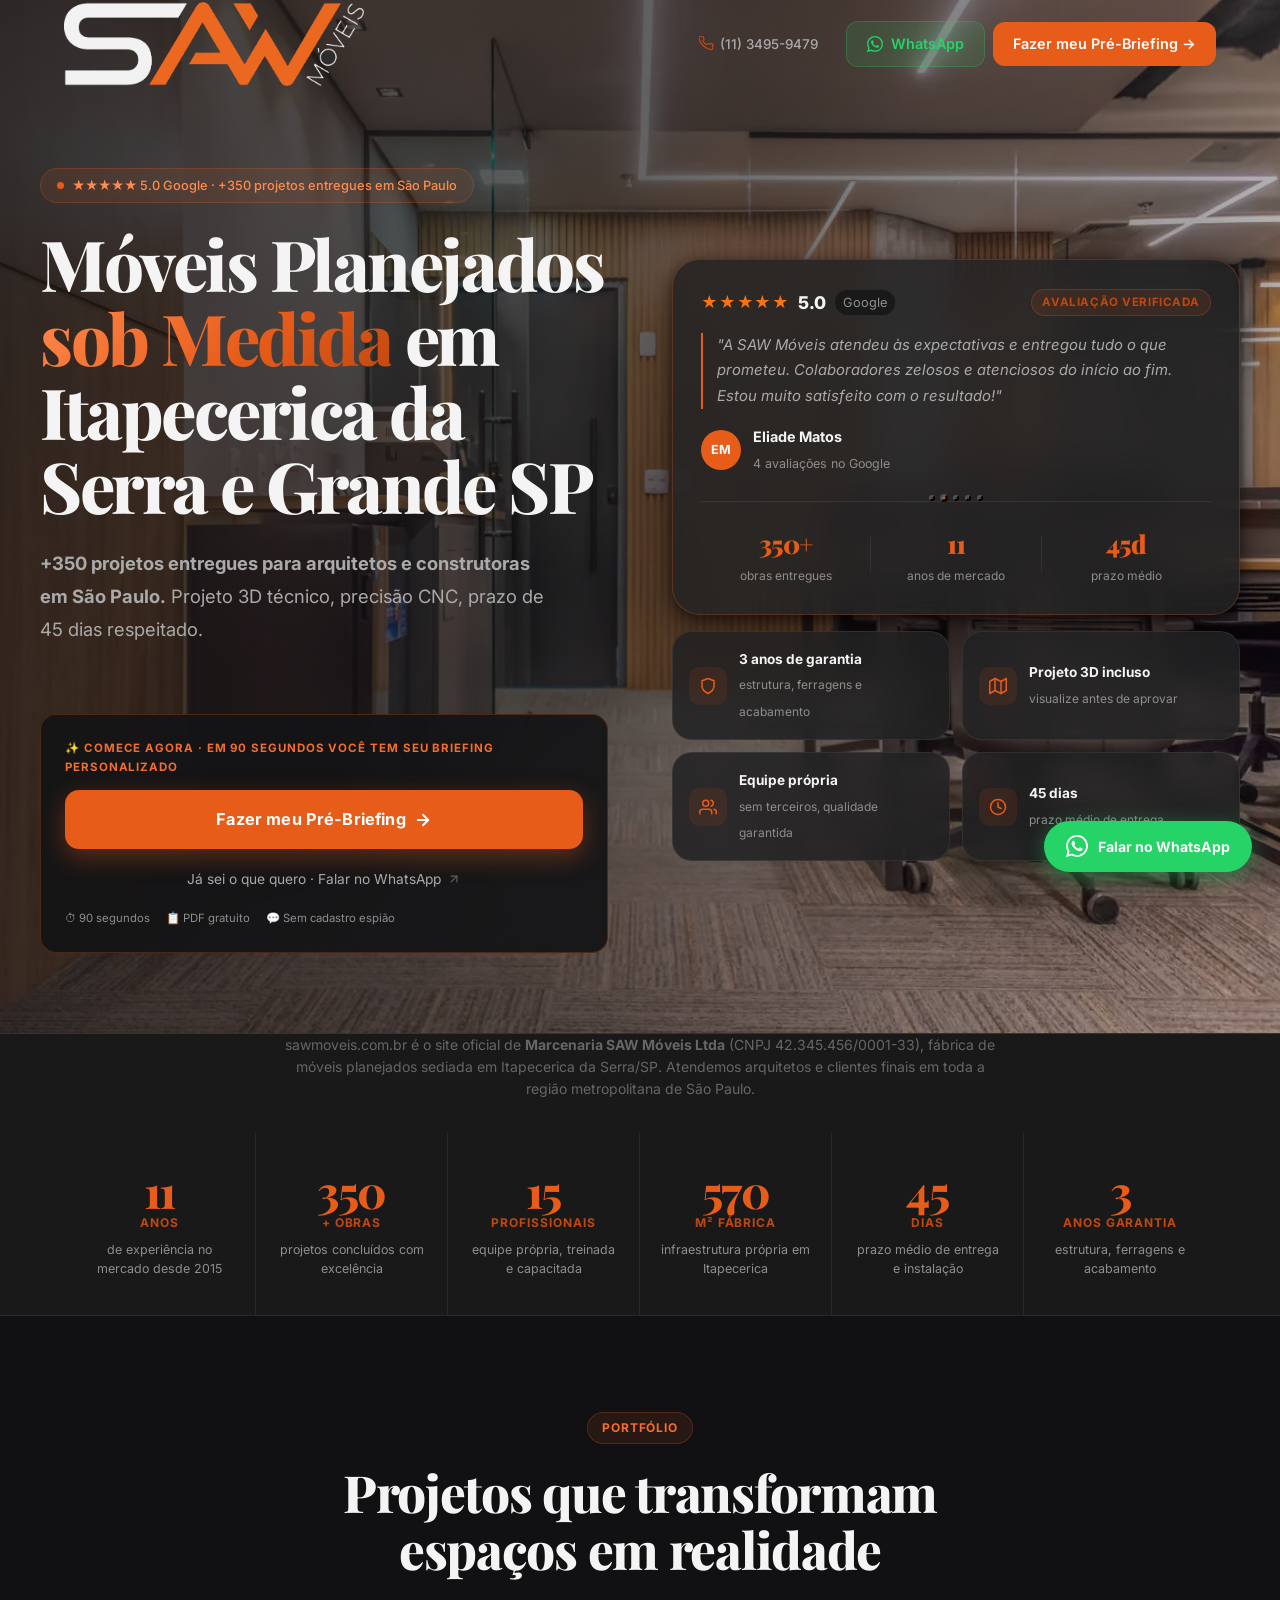
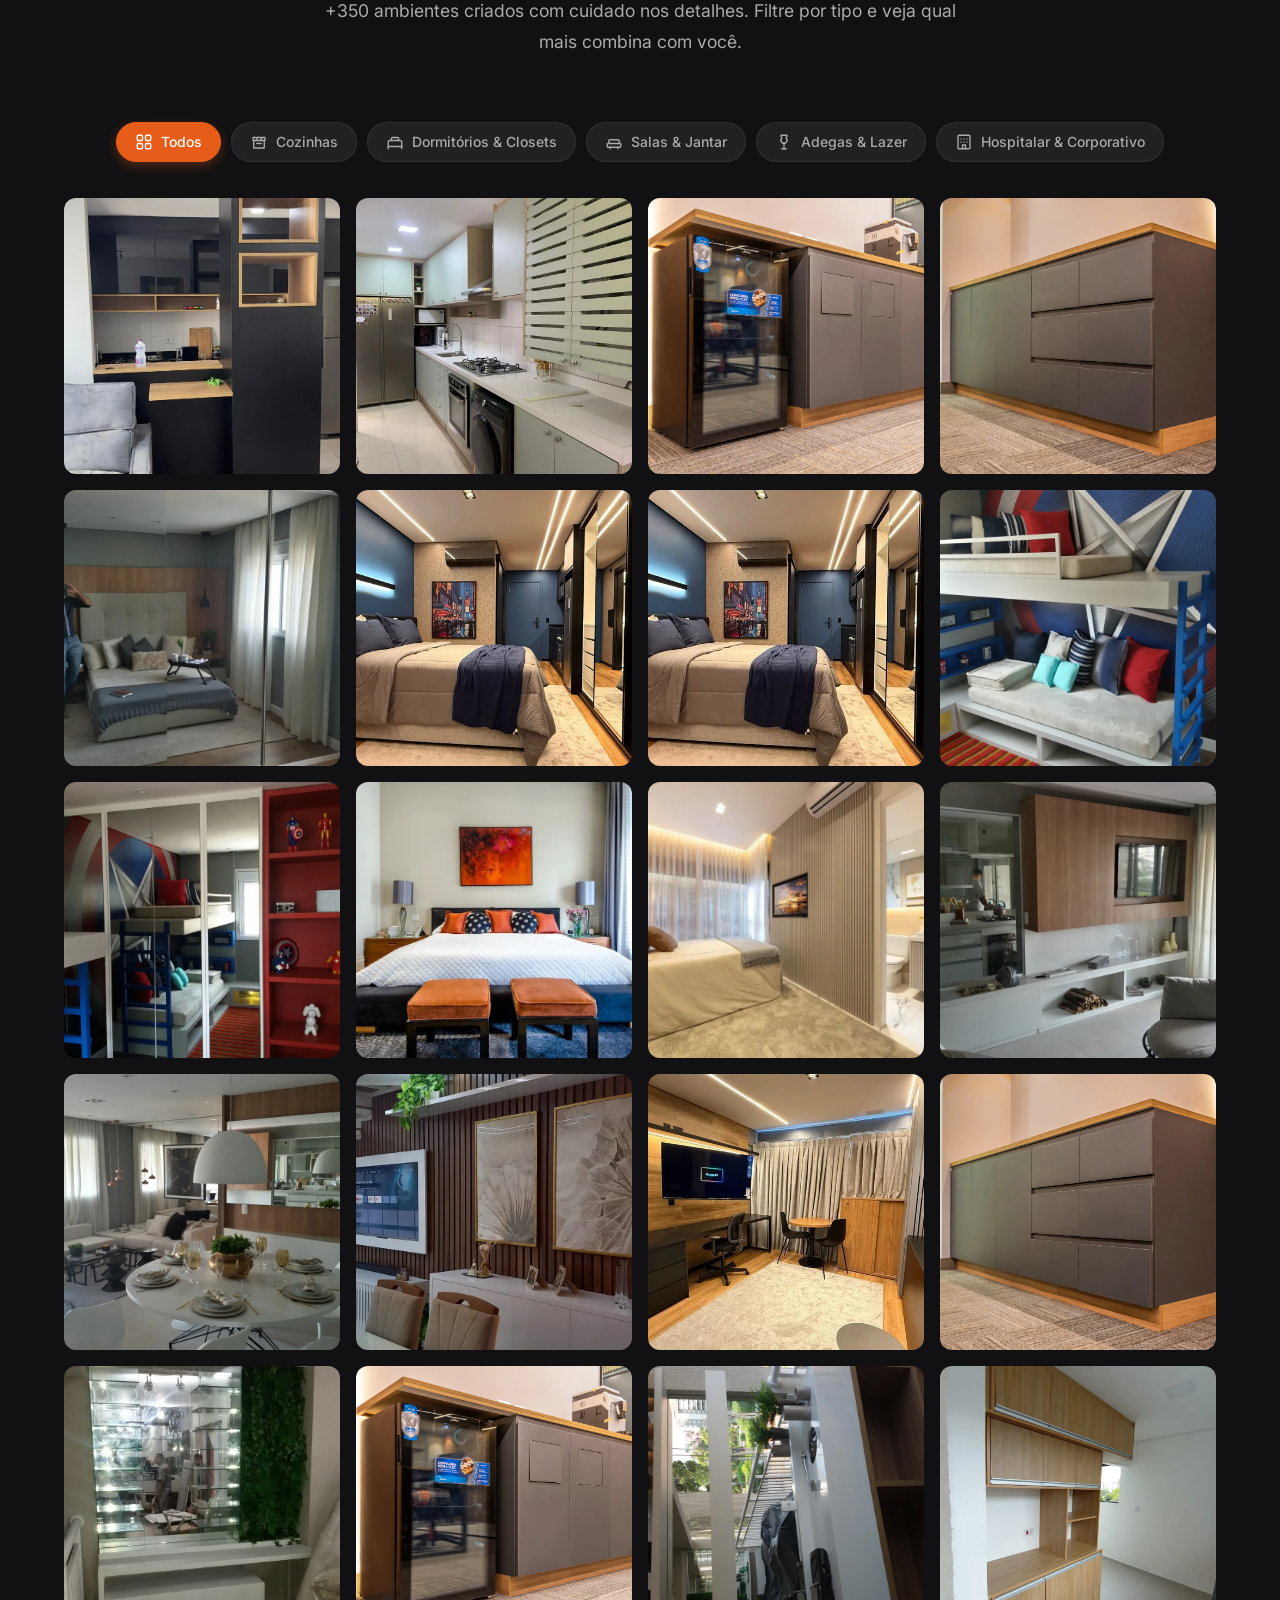
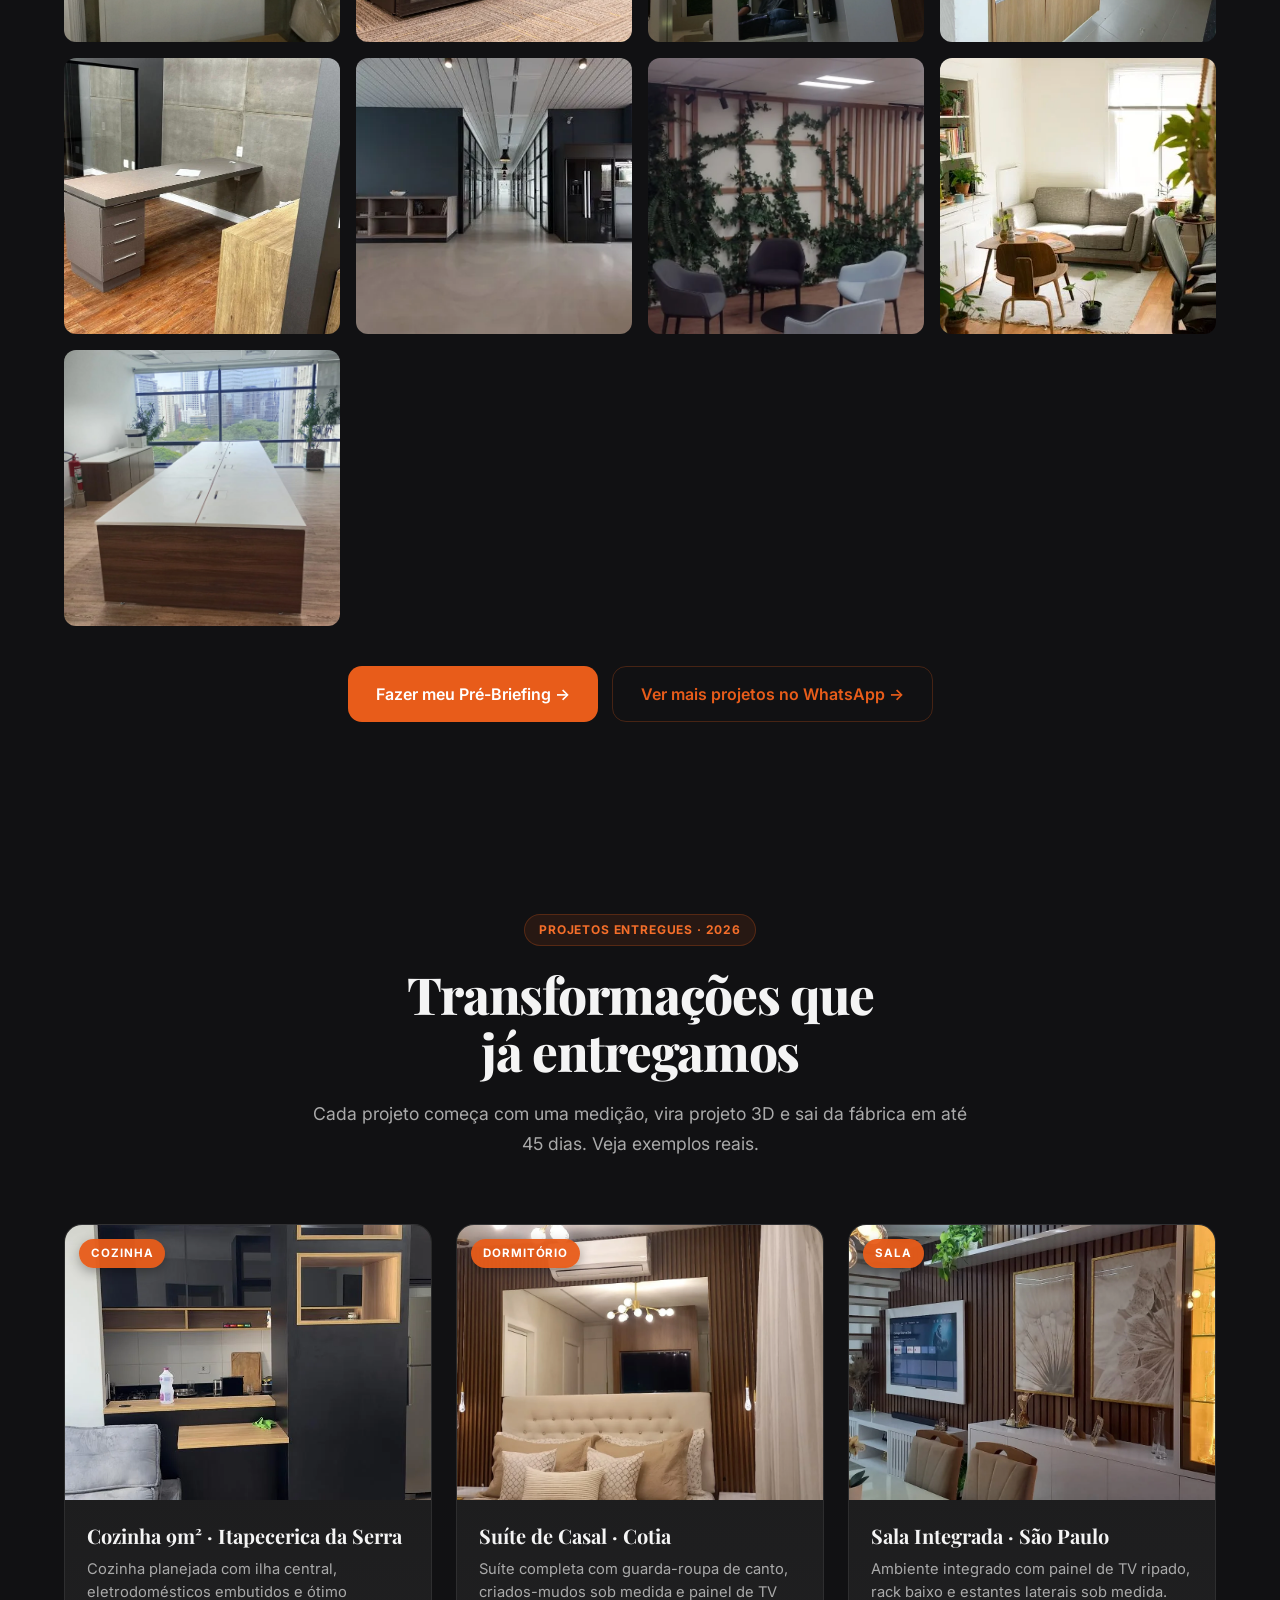
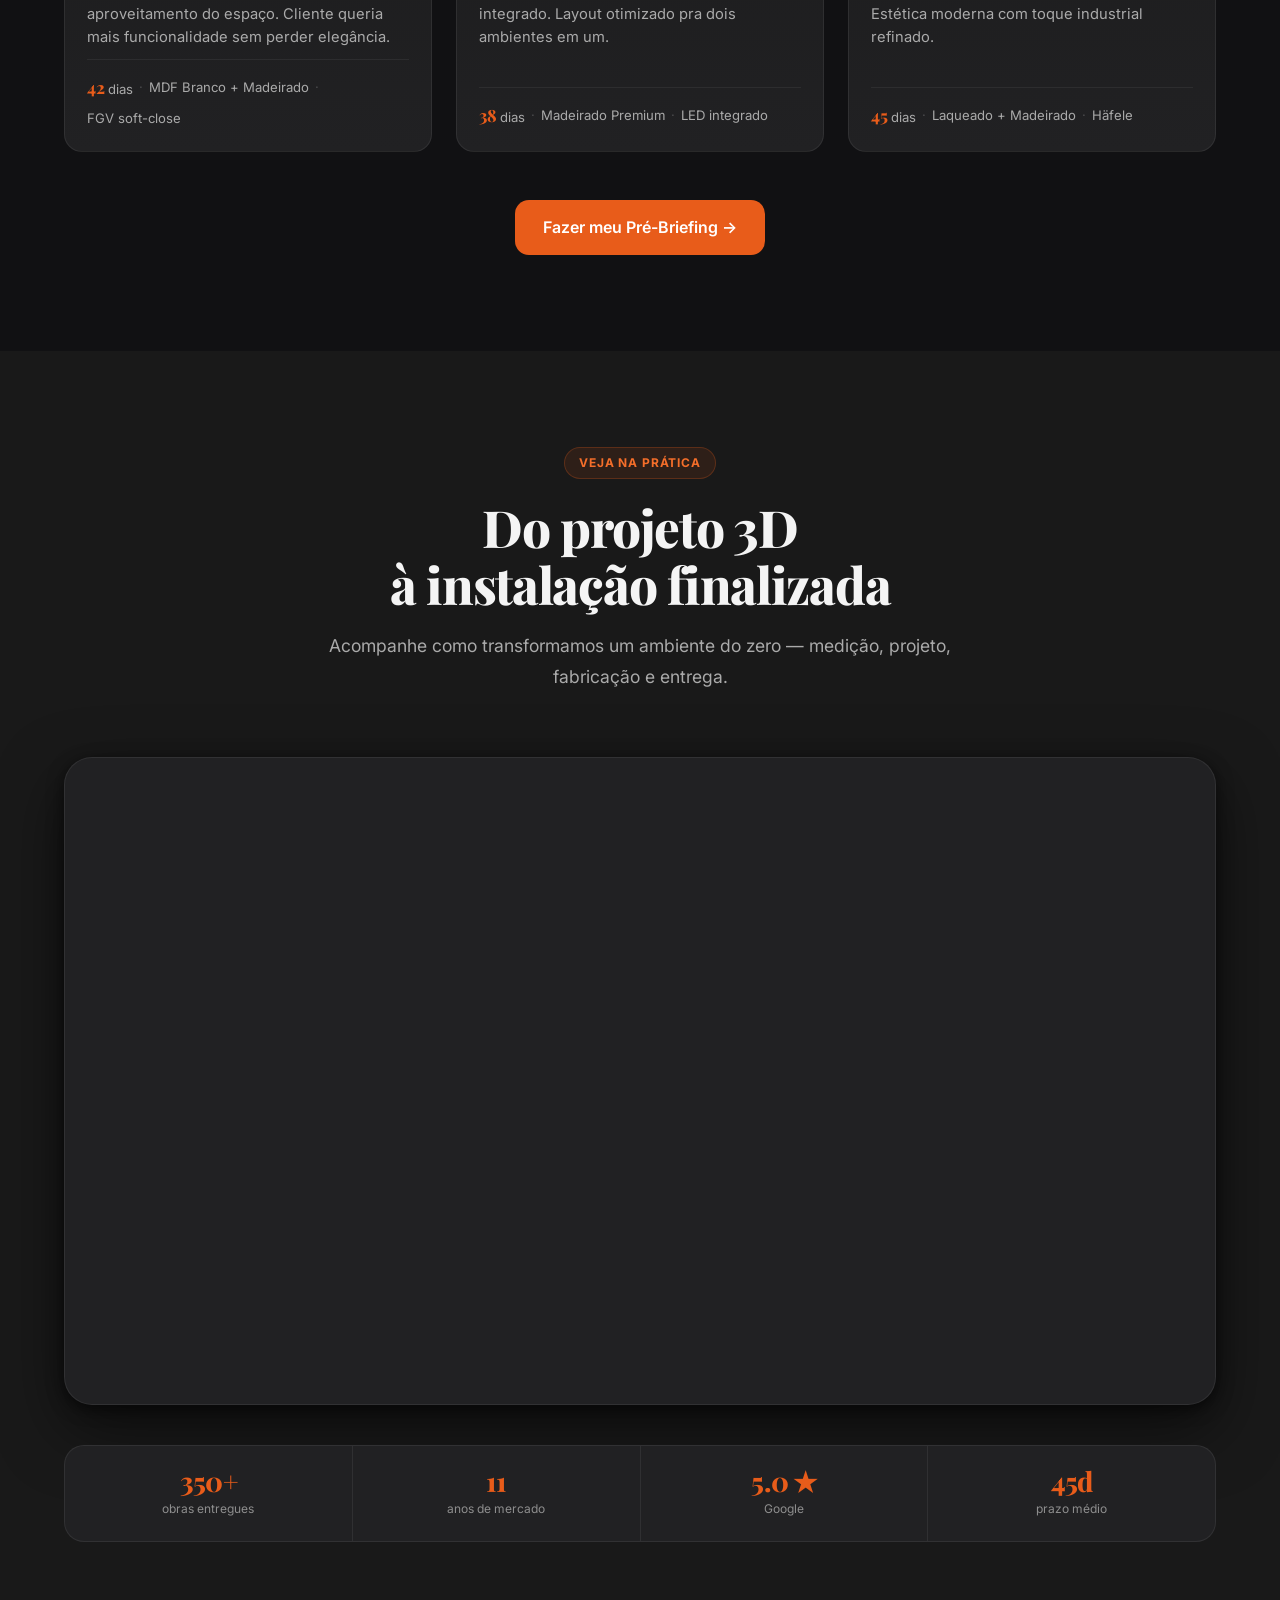
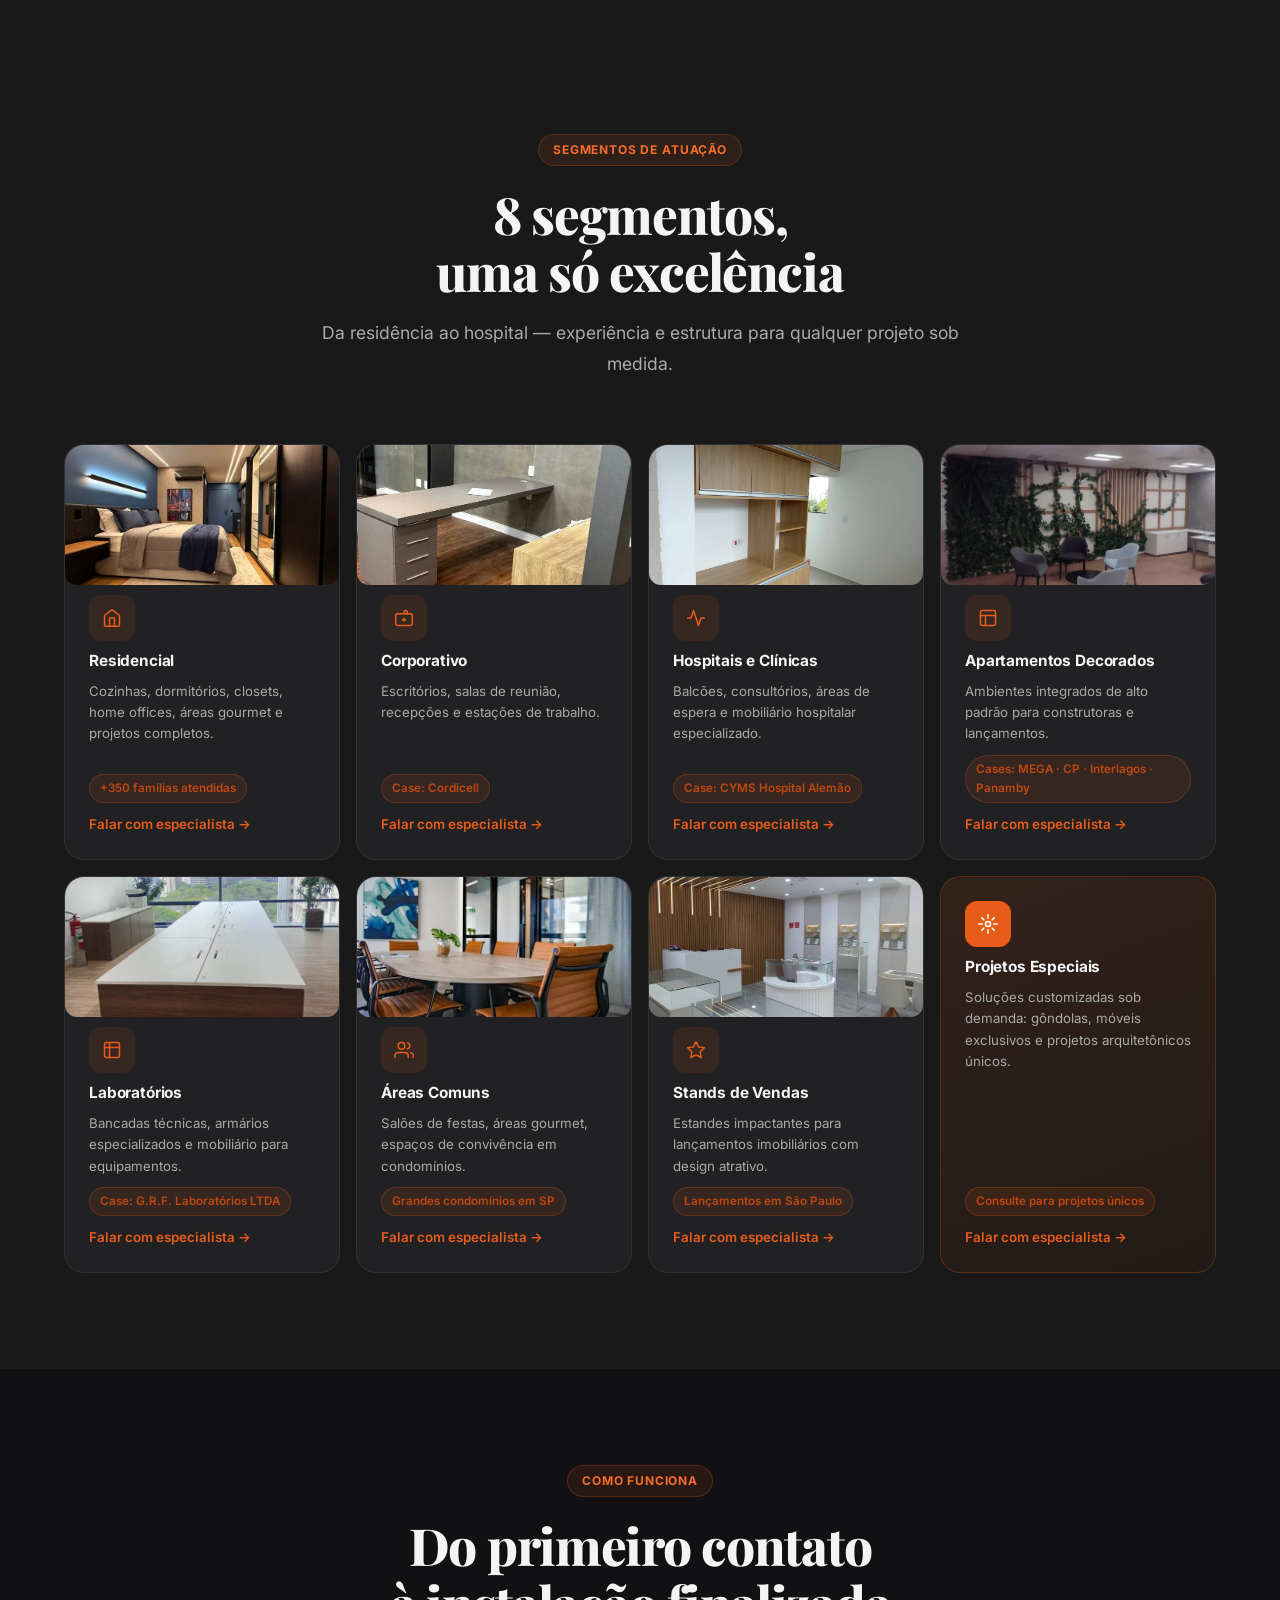
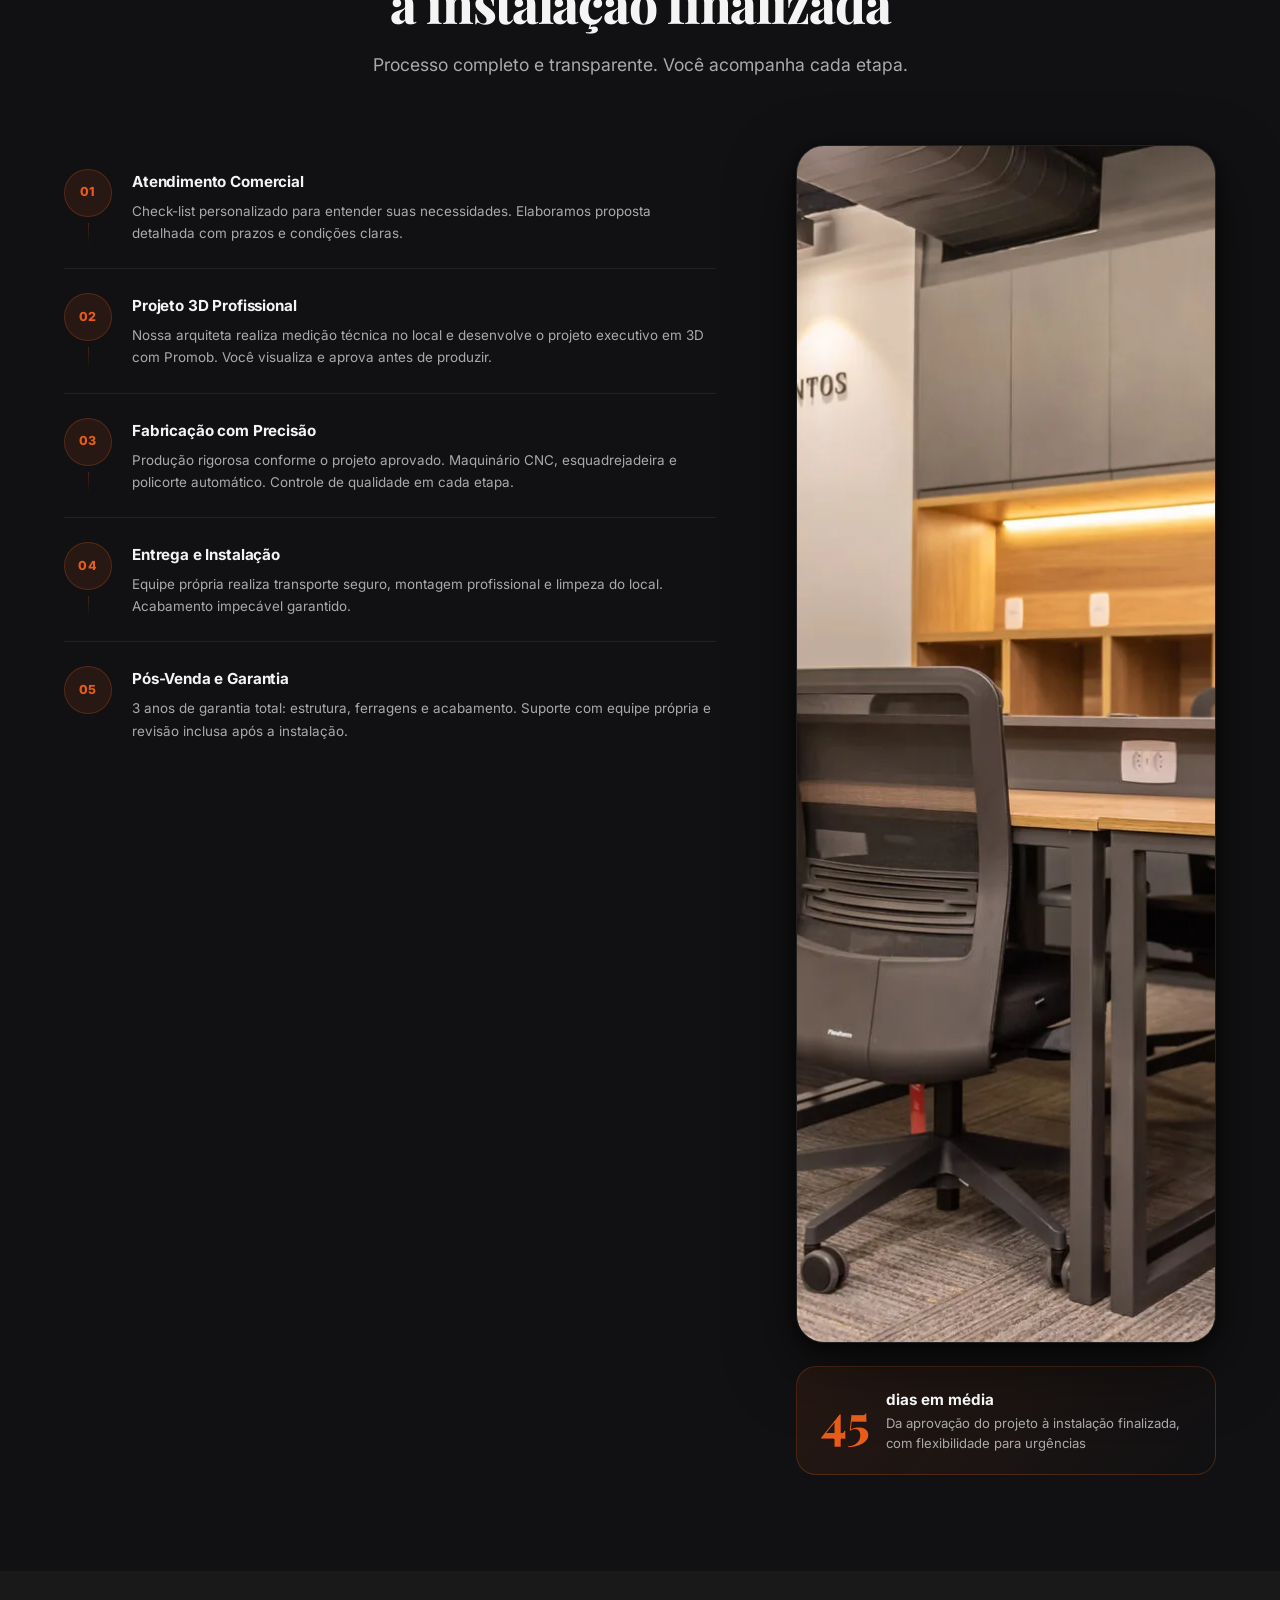
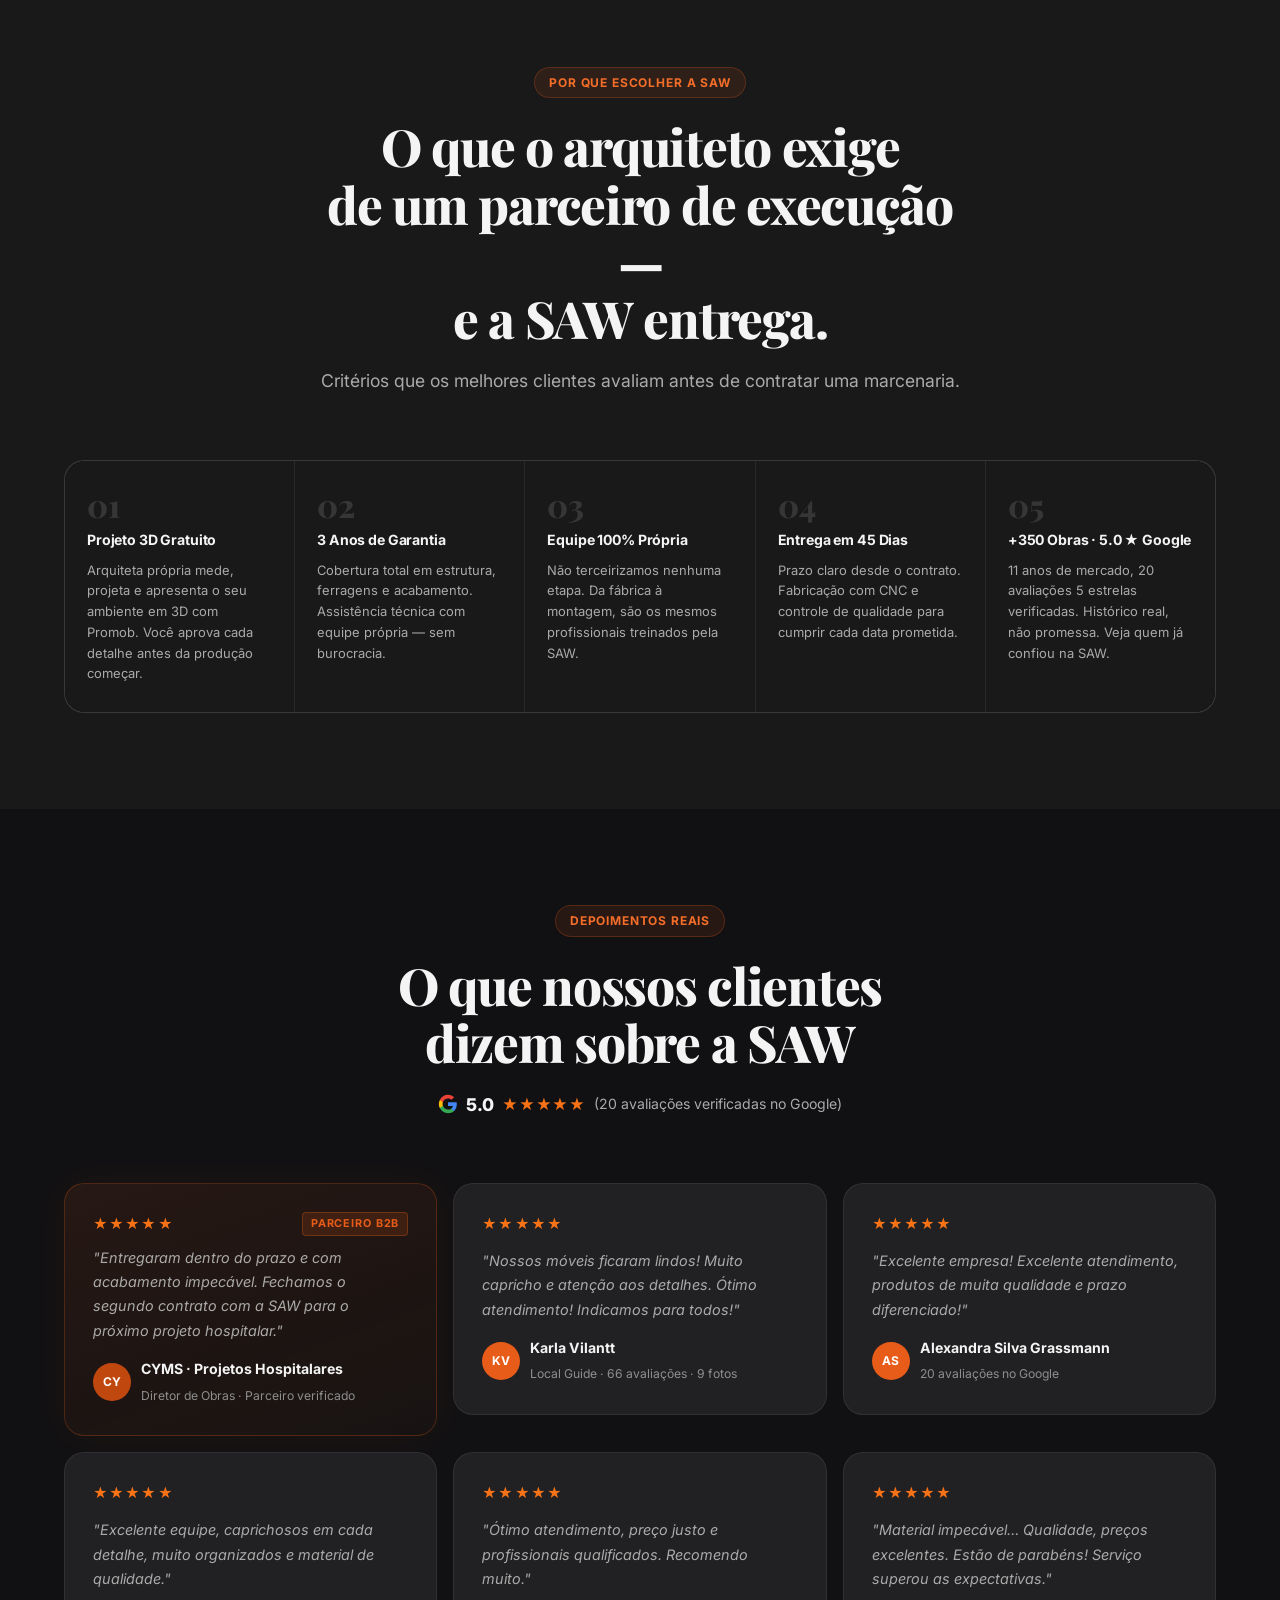
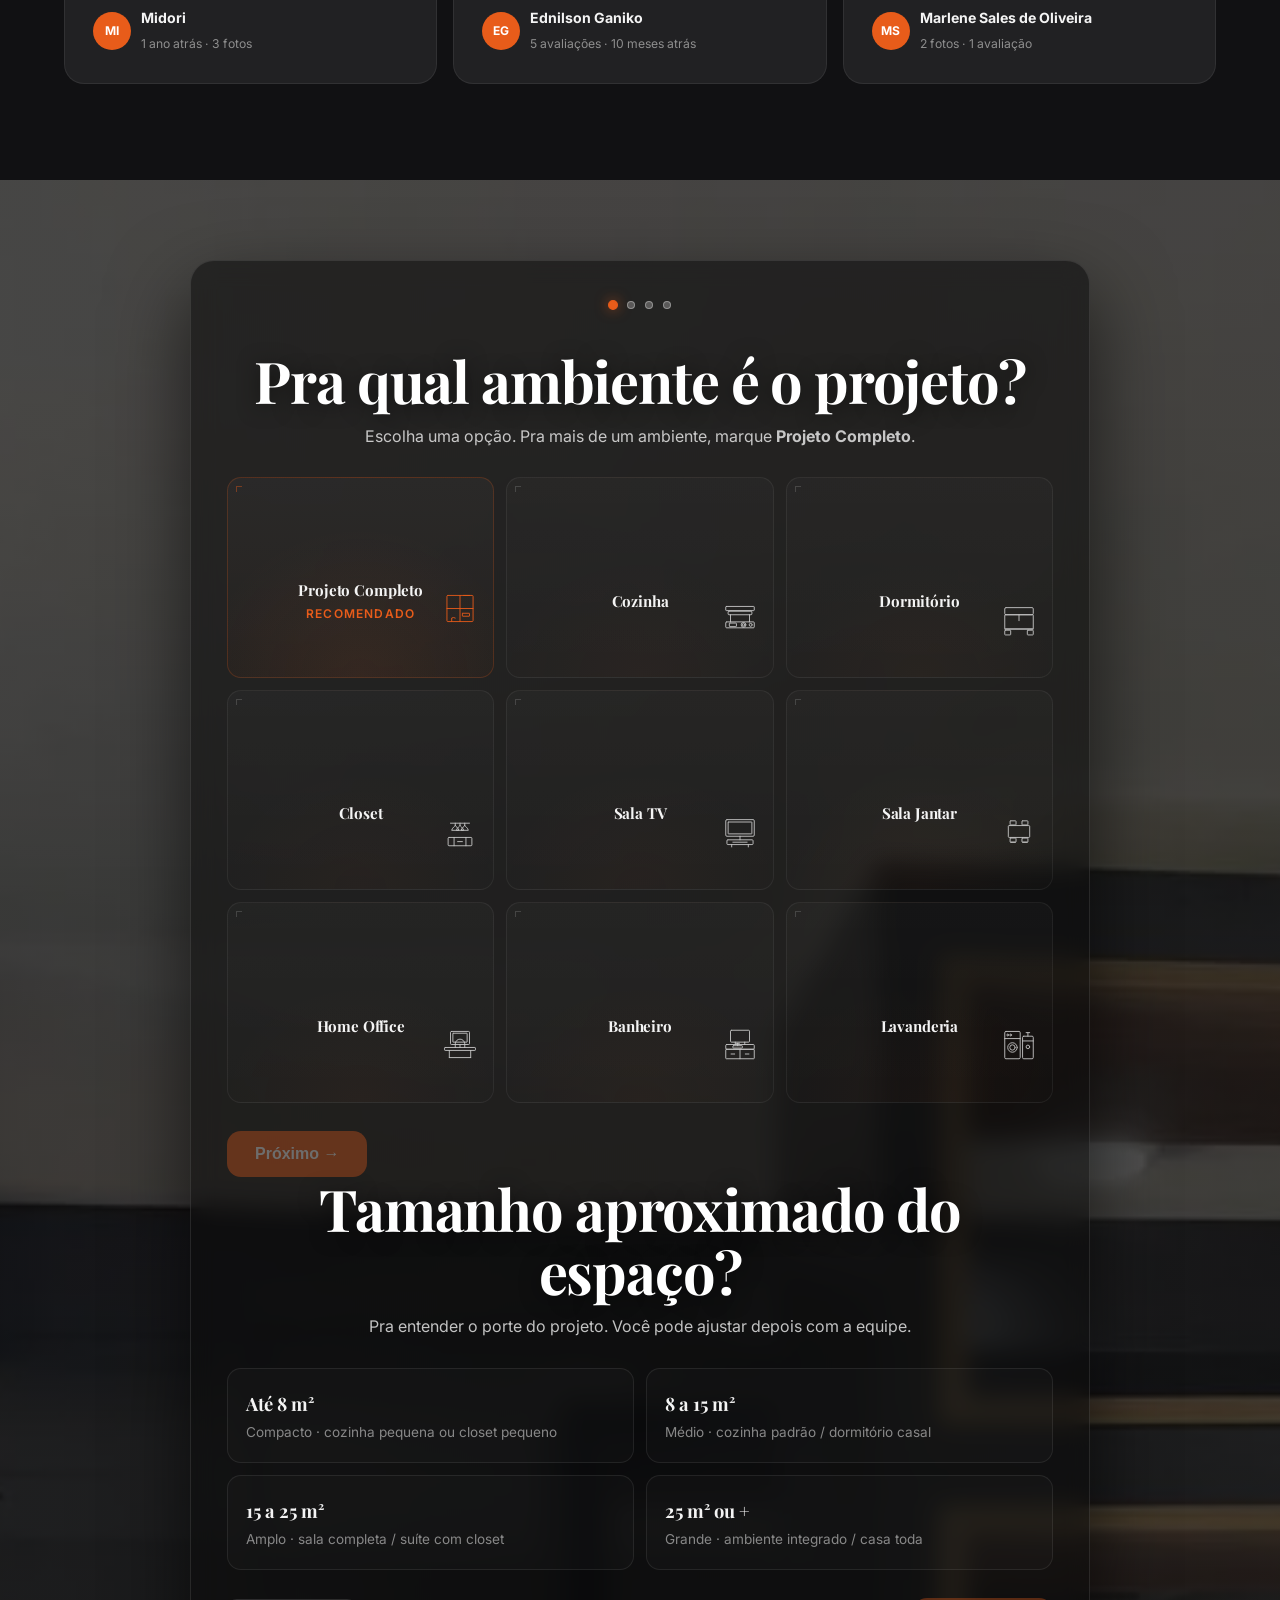
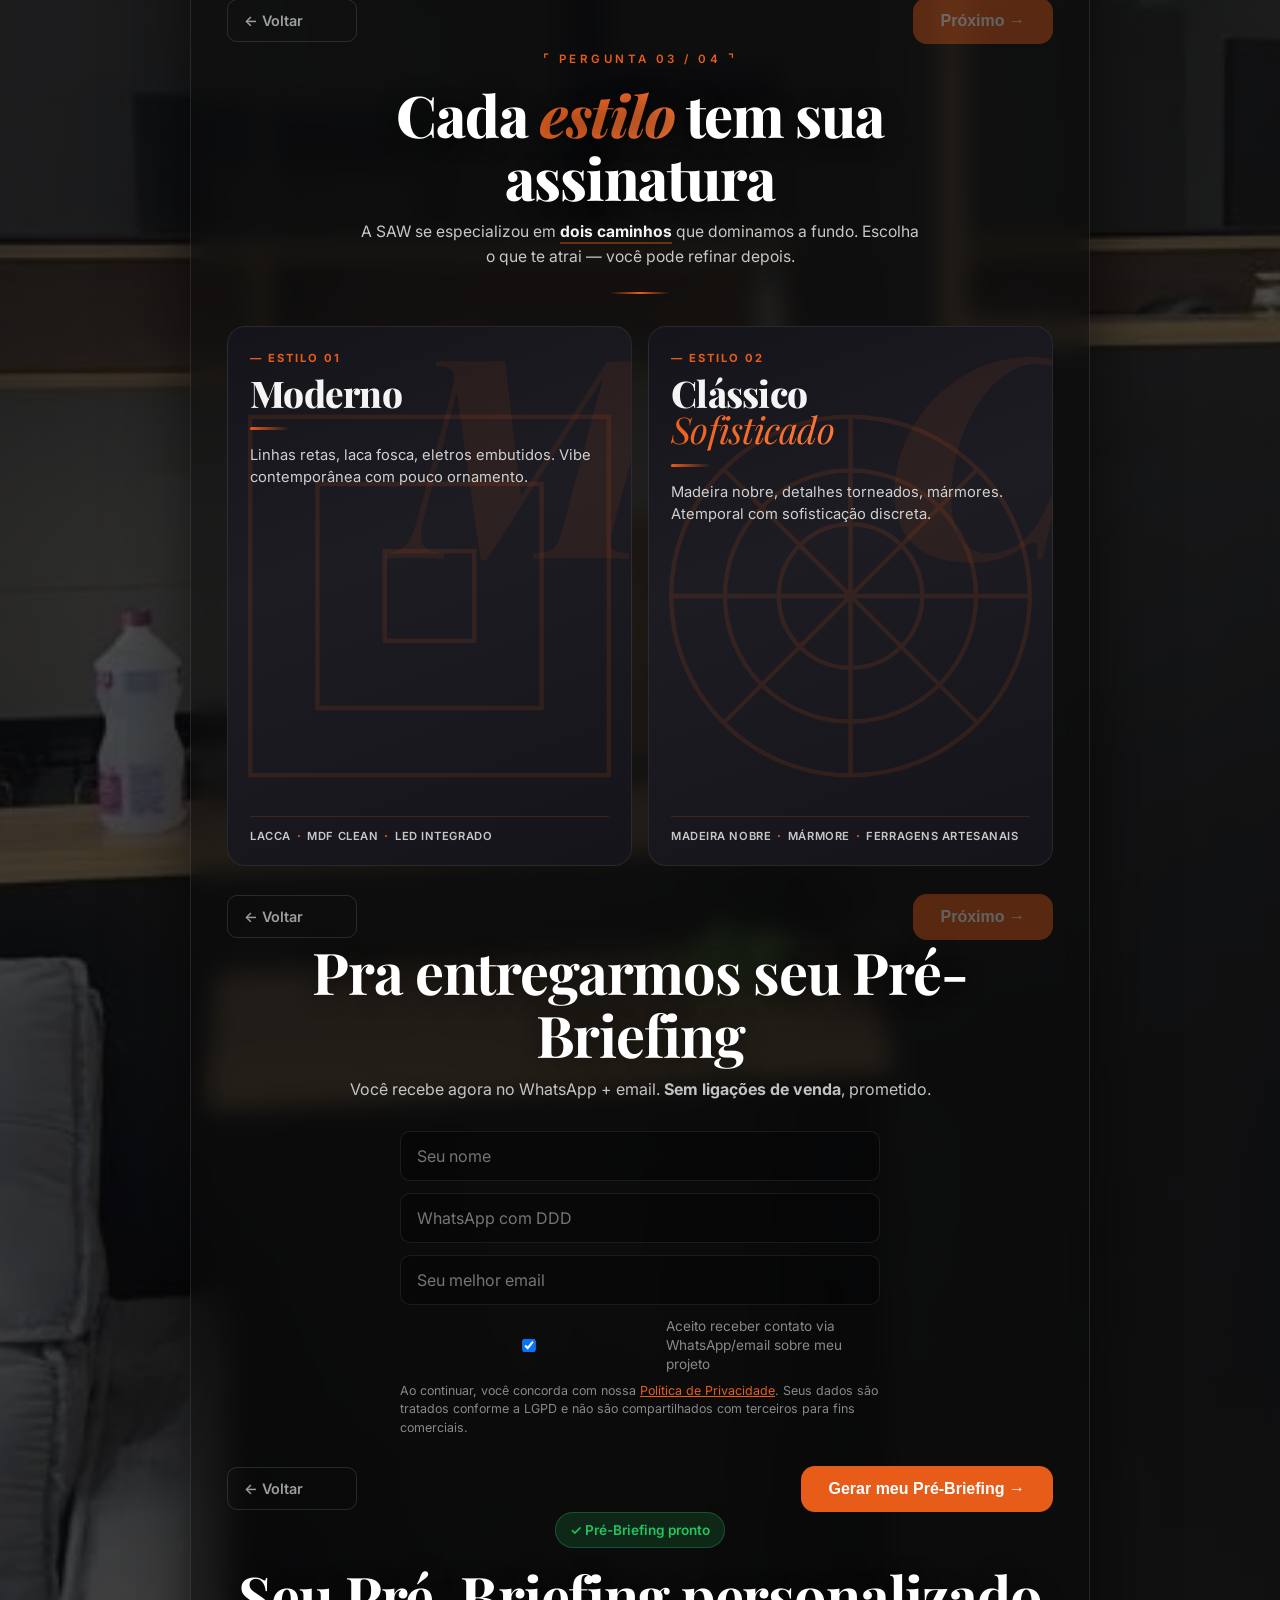
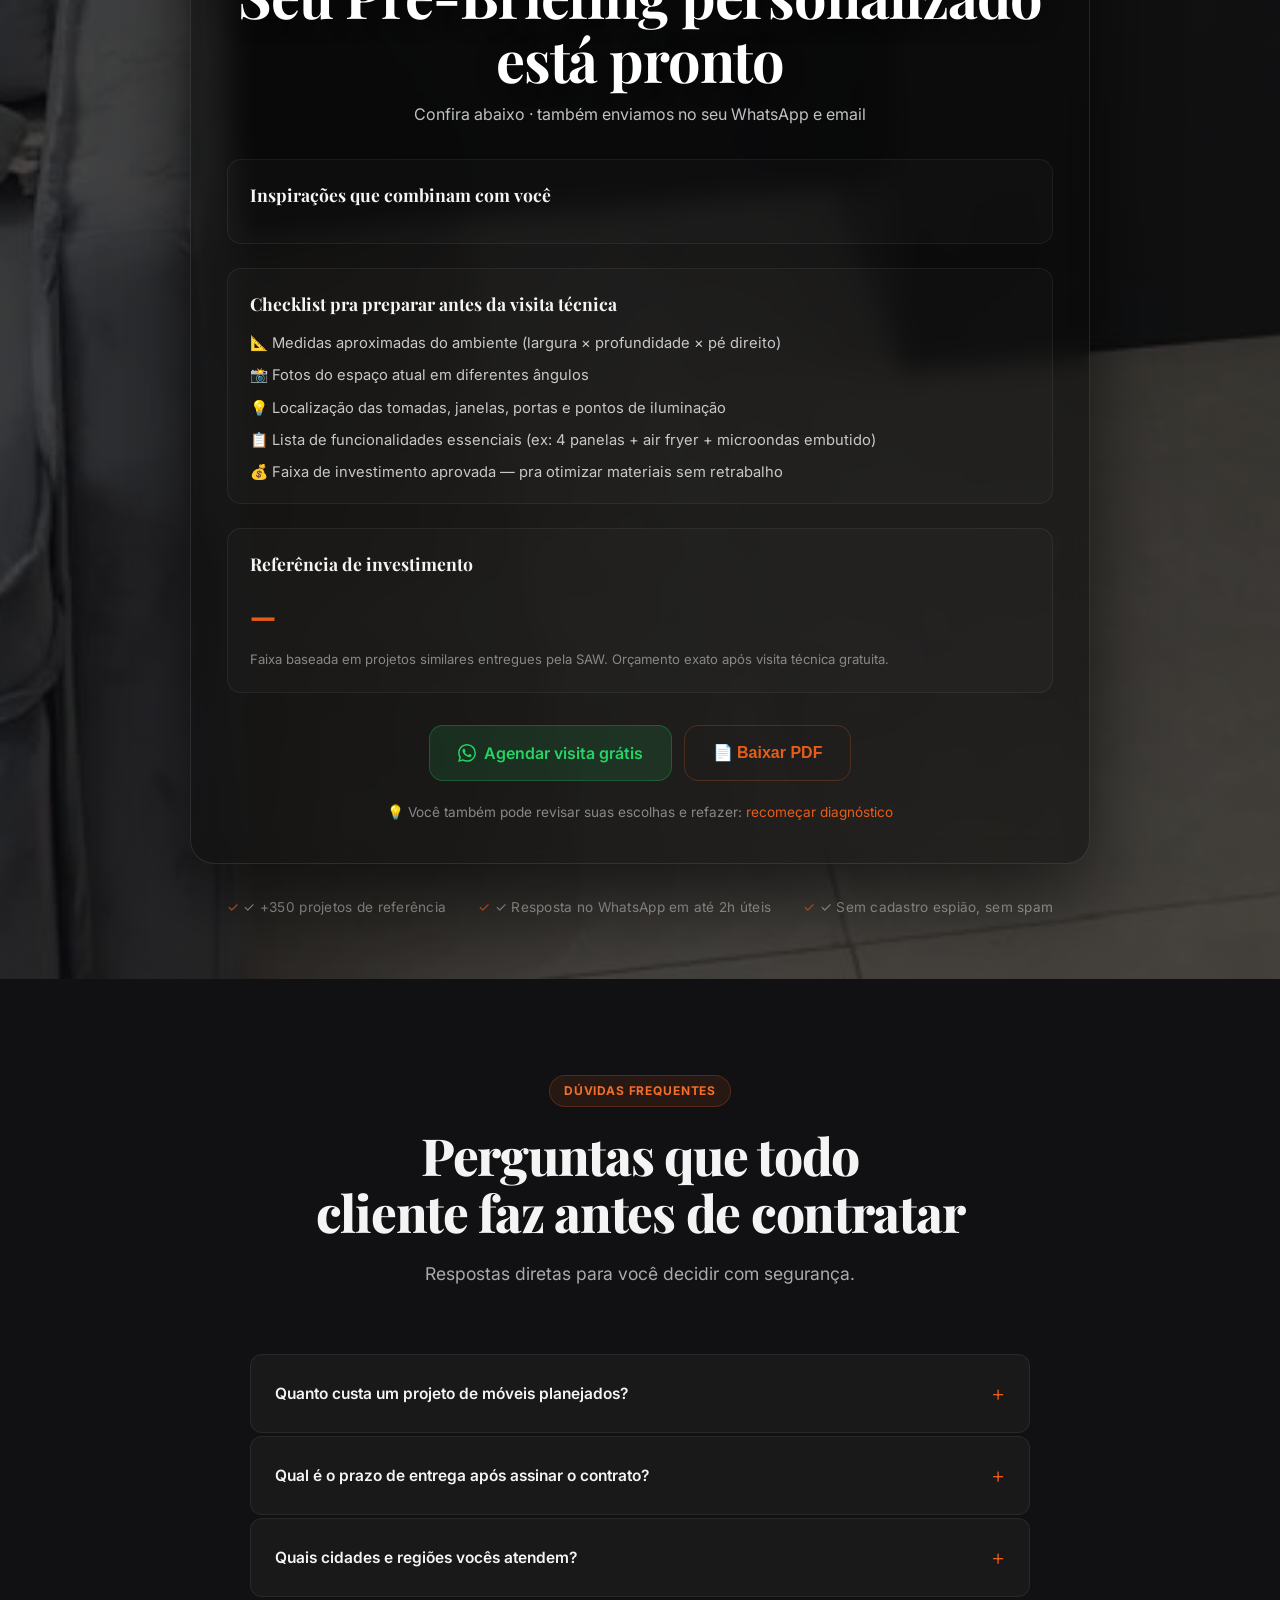
==== index.html @ ccc64287 "mobile: adiciona botão flutuante Pre-Briefing visível em telas < 768px - Botão fixo laranja canto in" ====
<!DOCTYPE html>
<html lang="pt-BR">
<head>
  <meta charset="UTF-8" />
  <meta name="viewport" content="width=device-width, initial-scale=1.0" />
  <title>SAW Móveis — Móveis Planejados sob Medida | Itapecerica da Serra/SP</title>
  <meta name="description" content="Fábrica de móveis planejados em Itapecerica da Serra. 11 anos, +350 obras, projeto 3D e 3 anos de garantia. Residencial, corporativo, hospitalar e construtoras." />
  <link rel="icon" type="image/x-icon" href="assets/favicon.ico" />
  <link rel="icon" type="image/png" sizes="32x32" href="assets/favicon-32.png" />
  <link rel="icon" type="image/png" sizes="16x16" href="assets/favicon-16.png" />
  <link rel="apple-touch-icon" sizes="180x180" href="assets/apple-touch-icon.png" />
  <link rel="stylesheet" href="style.css" />
  <link rel="preconnect" href="https://fonts.googleapis.com" />
  <link rel="preconnect" href="https://fonts.gstatic.com" crossorigin />
  <link rel="preconnect" href="https://connect.facebook.net" />
  <link rel="preconnect" href="https://www.googletagmanager.com" />
  <!-- Preload do LCP image (hero background) - acelera LCP em ~1-2s -->
  <link rel="preload" as="image" href="fotos/hero-bg.webp" fetchpriority="high" />
  <link href="https://fonts.googleapis.com/css2?family=Inter:ital,wght@0,300;0,400;0,500;0,600;0,700;0,800;0,900;1,400&family=Playfair+Display:wght@700;800&display=swap" rel="stylesheet" />

  <!-- ═══════════════════════════════════════════
       SEO CANONICAL + ROBOTS
  ════════════════════════════════════════════ -->
  <link rel="canonical" href="https://www.sawmoveis.com.br/" />
  <meta name="robots" content="index, follow, max-snippet:-1, max-image-preview:large, max-video-preview:-1" />
  <meta name="googlebot" content="index, follow" />
  <meta name="theme-color" content="#0a0a0a" />
  <meta name="author" content="SAW Móveis" />
  <meta name="publisher" content="SAW Móveis" />

  <!-- ═══════════════════════════════════════════
       GEO TAGS (busca local)
  ════════════════════════════════════════════ -->
  <meta name="geo.region" content="BR-SP" />
  <meta name="geo.placename" content="Itapecerica da Serra, São Paulo, Brasil" />
  <meta name="geo.position" content="-23.7156;-46.8492" />
  <meta name="ICBM" content="-23.7156, -46.8492" />

  <!-- ═══════════════════════════════════════════
       OPEN GRAPH (compartilhamento WhatsApp / Facebook / LinkedIn)
  ════════════════════════════════════════════ -->
  <meta property="og:type" content="website" />
  <meta property="og:site_name" content="SAW Móveis" />
  <meta property="og:title" content="SAW Móveis — Móveis Planejados sob Medida em Itapecerica da Serra/SP" />
  <meta property="og:description" content="Fábrica de móveis planejados em Itapecerica da Serra/SP. 11 anos, +350 obras, projeto 3D gratuito e 3 anos de garantia. Entrega em 45 dias." />
  <meta property="og:url" content="https://www.sawmoveis.com.br/" />
  <meta property="og:image" content="https://www.sawmoveis.com.br/assets/gal-cozinha2.webp" />
  <meta property="og:image:width" content="1200" />
  <meta property="og:image:height" content="630" />
  <meta property="og:locale" content="pt_BR" />

  <!-- ═══════════════════════════════════════════
       TWITTER CARDS
  ════════════════════════════════════════════ -->
  <meta name="twitter:card" content="summary_large_image" />
  <meta name="twitter:title" content="SAW Móveis — Móveis Planejados sob Medida em SP" />
  <meta name="twitter:description" content="Fábrica de móveis planejados em Itapecerica da Serra. +350 obras entregues, projeto 3D gratuito, entrega em 45 dias." />
  <meta name="twitter:image" content="https://www.sawmoveis.com.br/assets/gal-cozinha2.webp" />

  <!-- ═══════════════════════════════════════════
       SCHEMA.ORG / JSON-LD - LocalBusiness
       (faz aparecer no Google Maps + rich snippets)
  ════════════════════════════════════════════ -->
  <script type="application/ld+json">
  {
    "@context": "https://schema.org",
    "@type": "FurnitureStore",
    "@id": "https://www.sawmoveis.com.br/#business",
    "name": "SAW Móveis",
    "legalName": "Marcenaria SAW Móveis Ltda",
    "alternateName": "SAW Móveis Marcenaria",
    "taxID": "42.345.456/0001-33",
    "description": "Fábrica de móveis planejados sob medida em Itapecerica da Serra/SP, operada por Marcenaria SAW Móveis Ltda. Cozinhas, dormitórios, closets e ambientes corporativos. 11 anos de mercado, +350 obras entregues, projeto 3D gratuito, entrega em 45 dias e 3 anos de garantia.",
    "url": "https://www.sawmoveis.com.br/",
    "logo": "https://www.sawmoveis.com.br/assets/logo-principal.png",
    "image": "https://www.sawmoveis.com.br/assets/logo-principal.png",
    "telephone": "+55-11-3495-9479",
    "email": "vendas02@sawmoveis.com.br",
    "priceRange": "R$$",
    "address": {
      "@type": "PostalAddress",
      "streetAddress": "Rua Teixeira, 99",
      "addressLocality": "Itapecerica da Serra",
      "addressRegion": "SP",
      "postalCode": "06853-460",
      "addressCountry": "BR"
    },
    "geo": {
      "@type": "GeoCoordinates",
      "latitude": -23.7156,
      "longitude": -46.8492
    },
    "areaServed": [
      { "@type": "City", "name": "Itapecerica da Serra" },
      { "@type": "City", "name": "São Paulo" },
      { "@type": "City", "name": "Taboão da Serra" },
      { "@type": "City", "name": "Embu das Artes" },
      { "@type": "City", "name": "Cotia" }
    ],
    "openingHoursSpecification": [
      {
        "@type": "OpeningHoursSpecification",
        "dayOfWeek": ["Monday", "Tuesday", "Wednesday", "Thursday", "Friday"],
        "opens": "08:00",
        "closes": "18:00"
      },
      {
        "@type": "OpeningHoursSpecification",
        "dayOfWeek": "Saturday",
        "opens": "09:00",
        "closes": "13:00"
      }
    ],
    "sameAs": [
      "https://www.instagram.com/marcenariasawmoveis/",
      "https://www.facebook.com/sawmoveisecia/"
    ],
    "aggregateRating": {
      "@type": "AggregateRating",
      "ratingValue": "5.0",
      "reviewCount": "20",
      "bestRating": "5",
      "worstRating": "1"
    },
    "hasOfferCatalog": {
      "@type": "OfferCatalog",
      "name": "Móveis Planejados",
      "itemListElement": [
        { "@type": "Offer", "itemOffered": { "@type": "Service", "name": "Cozinhas Planejadas" } },
        { "@type": "Offer", "itemOffered": { "@type": "Service", "name": "Dormitórios Planejados" } },
        { "@type": "Offer", "itemOffered": { "@type": "Service", "name": "Closets Sob Medida" } },
        { "@type": "Offer", "itemOffered": { "@type": "Service", "name": "Móveis Corporativos" } },
        { "@type": "Offer", "itemOffered": { "@type": "Service", "name": "Móveis Hospitalares" } }
      ]
    }
  }
  </script>

  <!-- ═══════════════════════════════════════════
       GOOGLE ANALYTICS 4
       1. Acesse analytics.google.com
       2. Crie uma propriedade GA4
       3. Copie o ID (formato: G-VTE07M6DXV)
       4. Substitua "G-VTE07M6DXV" abaixo
  ════════════════════════════════════════════ -->
  <script async src="https://www.googletagmanager.com/gtag/js?id=G-VTE07M6DXV"></script>
  <script>
    window.dataLayer = window.dataLayer || [];
    function gtag(){ dataLayer.push(arguments); }
    gtag('js', new Date());
    gtag('config', 'G-VTE07M6DXV');
    /* Google Ads conversion pixel */
    gtag('config', 'AW-18138350559');
  </script>

  <!-- CLIQUE WHATSAPP → CONVERSÃO Google Ads -->
  <script>
    document.addEventListener('click', function (e) {
      var link = e.target.closest('a[href*="wa.me"]');
      if (!link) return;
      if (typeof gtag === 'function') {
        gtag('event', 'conversion', {
          'send_to': 'AW-18138350559/tYVQCMOXgK8cEN-HhclD',
          'value': 70.0,
          'currency': 'BRL'
        });
        gtag('event', 'whatsapp_click', {
          'link_url': link.href,
          'link_text': (link.innerText || '').trim().slice(0, 80)
        });
      }
      if (typeof fbq === 'function') {
        fbq('track', 'Contact');
      }
    });
  </script>

  <!-- ═══════════════════════════════════════════
       META PIXEL (Facebook / Instagram Ads)
       1. Acesse business.facebook.com → Gerenciador de Eventos
       2. Crie um Pixel → copie o ID numérico (ex: 1234567890123)
       3. Substitua "1781211002580448" abaixo pelos números
  ════════════════════════════════════════════ -->
  <script>
    !function(f,b,e,v,n,t,s){if(f.fbq)return;n=f.fbq=function(){n.callMethod?
    n.callMethod.apply(n,arguments):n.queue.push(arguments)};if(!f._fbq)f._fbq=n;
    n.push=n;n.loaded=!0;n.version='2.0';n.queue=[];t=b.createElement(e);t.async=!0;
    t.src=v;s=b.getElementsByTagName(e)[0];s.parentNode.insertBefore(t,s)}(window,
    document,'script','https://connect.facebook.net/en_US/fbevents.js');
    fbq('init', '1781211002580448');
    fbq('track', 'PageView');
  </script>
  <noscript><img height="1" width="1" style="display:none" src="https://www.facebook.com/tr?id=1781211002580448&ev=PageView&noscript=1"/></noscript>
</head>
<body>

  <!-- ===== NAV ===== -->
  <header class="nav" id="nav">
    <div class="container nav__inner">
      <a href="#" class="nav__logo">
        <img src="assets/logo-principal.png" alt="SAW Móveis" width="771" height="216" />
      </a>
      <div class="nav__phone">
        <svg width="15" height="15" viewBox="0 0 24 24" fill="none" stroke="currentColor" stroke-width="2" stroke-linecap="round" stroke-linejoin="round"><path d="M22 16.92v3a2 2 0 01-2.18 2 19.79 19.79 0 01-8.63-3.07A19.5 19.5 0 013.07 11a19.79 19.79 0 01-3.07-8.67A2 2 0 012 .18h3a2 2 0 012 1.72 12.84 12.84 0 00.7 2.81 2 2 0 01-.45 2.11L6.09 7.91a16 16 0 006 6l1.27-1.27a2 2 0 012.11-.45 12.84 12.84 0 002.81.7A2 2 0 0122 14v2.92z"/></svg>
        <a href="tel:1134959479">(11) 3495-9479</a>
      </div>
      <div class="nav__actions">
        <a href="https://wa.me/551134959479?text=Ol%C3%A1!%20Vim%20pelo%20site%20da%20SAW%20e%20gostaria%20de%20saber%20mais%20sobre%20m%C3%B3veis%20planejados." target="_blank" rel="noopener" class="btn btn--whatsapp">
          <svg width="16" height="16" viewBox="0 0 24 24" fill="currentColor"><path d="M17.472 14.382c-.297-.149-1.758-.867-2.03-.967-.273-.099-.471-.148-.67.15-.197.297-.767.966-.94 1.164-.173.199-.347.223-.644.075-.297-.15-1.255-.463-2.39-1.475-.883-.788-1.48-1.761-1.653-2.059-.173-.297-.018-.458.13-.606.134-.133.298-.347.446-.52.149-.174.198-.298.298-.497.099-.198.05-.371-.025-.52-.075-.149-.669-1.612-.916-2.207-.242-.579-.487-.5-.669-.51-.173-.008-.371-.01-.57-.01-.198 0-.52.074-.792.372-.272.297-1.04 1.016-1.04 2.479 0 1.462 1.065 2.875 1.213 3.074.149.198 2.096 3.2 5.077 4.487.709.306 1.262.489 1.694.625.712.227 1.36.195 1.871.118.571-.085 1.758-.719 2.006-1.413.248-.694.248-1.289.173-1.413-.074-.124-.272-.198-.57-.347m-5.421 7.403h-.004a9.87 9.87 0 01-5.031-1.378l-.361-.214-3.741.982.998-3.648-.235-.374a9.86 9.86 0 01-1.51-5.26c.001-5.45 4.436-9.884 9.888-9.884 2.64 0 5.122 1.03 6.988 2.898a9.825 9.825 0 012.893 6.994c-.003 5.45-4.437 9.884-9.885 9.884m8.413-18.297A11.815 11.815 0 0012.05 0C5.495 0 .16 5.335.157 11.892c0 2.096.547 4.142 1.588 5.945L.057 24l6.305-1.654a11.882 11.882 0 005.683 1.448h.005c6.554 0 11.89-5.335 11.893-11.893a11.821 11.821 0 00-3.48-8.413z"/></svg>
          WhatsApp
        </a>
        <a href="#diag-wizard" class="btn btn--primary">Fazer meu Pré-Briefing →</a>
      </div>
      <!-- botão compacto visível só em mobile (<900px), ao lado do burger -->
      <a href="#diag-wizard" class="nav__prebriefing-mobile" aria-label="Pré-Briefing">
        <svg width="15" height="15" viewBox="0 0 24 24" fill="none" stroke="currentColor" stroke-width="2.5" stroke-linecap="round" stroke-linejoin="round">
          <path d="M14 2H6a2 2 0 0 0-2 2v16a2 2 0 0 0 2 2h12a2 2 0 0 0 2-2V8z"/>
          <polyline points="14 2 14 8 20 8"/>
          <line x1="16" y1="13" x2="8" y2="13"/>
          <line x1="16" y1="17" x2="8" y2="17"/>
        </svg>
        Pre-Briefing →
      </a>
      <button class="nav__burger" id="burger" aria-label="Abrir menu" aria-expanded="false">
        <span></span><span></span><span></span>
      </button>
    </div>
    <div class="nav__mobile" id="mobileMenu">
      <a href="#galeria">Ver Projetos</a>
      <a href="#depoimentos">Depoimentos</a>
      <a href="#faq">Dúvidas Frequentes</a>
      <a href="https://wa.me/551134959479?text=Ol%C3%A1!%20Vim%20pelo%20site%20da%20SAW%20e%20gostaria%20de%20saber%20mais%20sobre%20m%C3%B3veis%20planejados." target="_blank" rel="noopener" class="btn btn--whatsapp">WhatsApp</a>
      <a href="#diag-wizard" class="btn btn--primary">Fazer meu Pré-Briefing →</a>
    </div>
  </header>

  <!-- ===== HERO ===== -->
  <section class="hero">
    <div class="hero__img"></div>
    <div class="container hero__inner">

      <!-- esquerda: texto -->
      <div class="hero__content">
        <div class="hero__badge reveal">
          <span class="badge__dot"></span>
          ★★★★★ 5.0 Google · +350 projetos entregues em São Paulo
        </div>

        <h1 class="hero__title reveal">Móveis Planejados <span class="gradient-text">sob Medida</span> em Itapecerica da Serra e Grande SP</h1>

        <p class="hero__sub reveal">
          <strong>+350 projetos entregues para arquitetos e construtoras em São Paulo.</strong> Projeto 3D técnico, precisão CNC, prazo de 45 dias respeitado.
        </p>

        <!-- CTA primário único pro Diagnóstico (substitui mini-form) -->
        <div class="hero__form reveal hero__form--cta-only">
          <span class="hero__form-label">✨ Comece agora · Em 90 segundos você tem seu briefing personalizado</span>
          <div class="hero__cta-stack">
            <a href="#diag-wizard" id="heroPreBriefingBtn" class="btn btn--primary btn--lg btn--full">
              Fazer meu Pré-Briefing
              <svg width="18" height="18" viewBox="0 0 24 24" fill="none" stroke="currentColor" stroke-width="2.5" stroke-linecap="round" stroke-linejoin="round"><line x1="5" y1="12" x2="19" y2="12"/><polyline points="12 5 19 12 12 19"/></svg>
            </a>
            <a href="https://wa.me/551134959479?text=Ol%C3%A1!%20Vim%20pelo%20site%20da%20SAW%20e%20j%C3%A1%20sei%20o%20que%20quero.%20Pode%20me%20chamar%3F" target="_blank" rel="noopener" id="heroWhatsBtn" class="hero__link-secondary">
              Já sei o que quero · Falar no WhatsApp
              <svg width="14" height="14" viewBox="0 0 24 24" fill="none" stroke="currentColor" stroke-width="2" stroke-linecap="round" stroke-linejoin="round"><path d="M7 17L17 7"/><path d="M7 7h10v10"/></svg>
            </a>
          </div>
          <div class="hero__form-note">
            <span>⏱ 90 segundos</span>
            <span>📋 PDF gratuito</span>
            <span>💬 Sem cadastro espião</span>
          </div>
        </div>
      </div>

      <!-- direita: card de prova social + mini cards -->
      <div class="hero__card-wrap reveal">
        <div class="hcard">
          <div class="hcard__top">
            <div class="hcard__rating">
              <span class="stars">★★★★★</span>
              <span class="rating-val">5.0</span>
              <span class="rating-source">Google</span>
            </div>
            <span class="hcard__tag">Avaliação verificada</span>
          </div>
          <blockquote class="hcard__quote">
            "Entregaram dentro do prazo e com acabamento impecável. Fechamos o segundo contrato."
          </blockquote>
          <div class="hcard__author">
            <div class="avatar-circle">CY</div>
            <div>
              <strong>CYMS · Projetos Hospitalares</strong>
              <span>Cliente B2B verificado · São Paulo</span>
            </div>
          </div>
          <div class="hcard__dots" id="hcardDots"></div>
          <div class="hcard__divider"></div>
          <div class="hcard__stats">
            <div class="hstat">
              <span class="hstat__num" data-target="350">350+</span>
              <span class="hstat__label">obras entregues</span>
            </div>
            <div class="hstat__sep"></div>
            <div class="hstat">
              <span class="hstat__num">11</span>
              <span class="hstat__label">anos de mercado</span>
            </div>
            <div class="hstat__sep"></div>
            <div class="hstat">
              <span class="hstat__num">45d</span>
              <span class="hstat__label">prazo médio</span>
            </div>
          </div>
        </div>

        <div class="hero__mini-cards">
          <div class="mini-card">
            <div class="mini-card__icon">
              <svg width="18" height="18" viewBox="0 0 24 24" fill="none" stroke="currentColor" stroke-width="2" stroke-linecap="round" stroke-linejoin="round"><path d="M12 22s8-4 8-10V5l-8-3-8 3v7c0 6 8 10 8 10z"/></svg>
            </div>
            <div>
              <strong>3 anos de garantia</strong>
              <span>estrutura, ferragens e acabamento</span>
            </div>
          </div>
          <div class="mini-card">
            <div class="mini-card__icon">
              <svg width="18" height="18" viewBox="0 0 24 24" fill="none" stroke="currentColor" stroke-width="2" stroke-linecap="round" stroke-linejoin="round"><polygon points="1 6 1 22 8 18 16 22 23 18 23 2 16 6 8 2 1 6"/><line x1="8" y1="2" x2="8" y2="18"/><line x1="16" y1="6" x2="16" y2="22"/></svg>
            </div>
            <div>
              <strong>Projeto 3D incluso</strong>
              <span>visualize antes de aprovar</span>
            </div>
          </div>
          <div class="mini-card">
            <div class="mini-card__icon">
              <svg width="18" height="18" viewBox="0 0 24 24" fill="none" stroke="currentColor" stroke-width="2" stroke-linecap="round" stroke-linejoin="round"><path d="M17 21v-2a4 4 0 00-4-4H5a4 4 0 00-4 4v2"/><circle cx="9" cy="7" r="4"/><path d="M23 21v-2a4 4 0 00-3-3.87M16 3.13a4 4 0 010 7.75"/></svg>
            </div>
            <div>
              <strong>Equipe própria</strong>
              <span>sem terceiros, qualidade garantida</span>
            </div>
          </div>
          <div class="mini-card">
            <div class="mini-card__icon">
              <svg width="18" height="18" viewBox="0 0 24 24" fill="none" stroke="currentColor" stroke-width="2" stroke-linecap="round" stroke-linejoin="round"><circle cx="12" cy="12" r="10"/><polyline points="12 6 12 12 16 14"/></svg>
            </div>
            <div>
              <strong>45 dias</strong>
              <span>prazo médio de entrega</span>
            </div>
          </div>
        </div>
      </div>

    </div>
  </section>

  <!-- ===== NÚMEROS ===== -->
  <section class="numeros" id="numeros">
    <div class="container" style="text-align:center; max-width:780px; margin:0 auto 32px;">
      <p style="font-size:14px; color:#666; line-height:1.6; margin:0;">
        sawmoveis.com.br é o site oficial de <strong>Marcenaria SAW Móveis Ltda</strong> (CNPJ 42.345.456/0001-33),
        fábrica de móveis planejados sediada em Itapecerica da Serra/SP.
        Atendemos arquitetos e clientes finais em toda a região metropolitana de São Paulo.
      </p>
    </div>
    <div class="numeros__grid container">
      <div class="numero-card reveal">
        <span class="numero-card__val" data-target="11">11</span>
        <span class="numero-card__unit">anos</span>
        <p>de experiência no mercado desde 2015</p>
      </div>
      <div class="numero-card reveal">
        <span class="numero-card__val" data-target="350">350</span>
        <span class="numero-card__unit">+ obras</span>
        <p>projetos concluídos com excelência</p>
      </div>
      <div class="numero-card reveal">
        <span class="numero-card__val" data-target="15">15</span>
        <span class="numero-card__unit">profissionais</span>
        <p>equipe própria, treinada e capacitada</p>
      </div>
      <div class="numero-card reveal">
        <span class="numero-card__val" data-target="570">570</span>
        <span class="numero-card__unit">m² fábrica</span>
        <p>infraestrutura própria em Itapecerica</p>
      </div>
      <div class="numero-card reveal">
        <span class="numero-card__val" data-target="45">45</span>
        <span class="numero-card__unit">dias</span>
        <p>prazo médio de entrega e instalação</p>
      </div>
      <div class="numero-card reveal">
        <span class="numero-card__val" data-target="3">3</span>
        <span class="numero-card__unit">anos garantia</span>
        <p>estrutura, ferragens e acabamento</p>
      </div>
    </div>
  </section>

  <!-- ===== GALERIA / PORTFÓLIO COM FILTROS ===== -->
  <section class="galeria section" id="galeria">
    <div class="container">
      <div class="section-header reveal">
        <span class="section-tag">Portfólio</span>
        <h2>Projetos que transformam<br />espaços em realidade</h2>
        <p>+350 ambientes criados com cuidado nos detalhes. Filtre por tipo e veja qual mais combina com você.</p>
      </div>

      <!-- Toggle mobile pra abrir filtros (escondido no desktop) -->
      <button class="galeria__toggle" id="galeriaToggle" type="button" aria-expanded="false" aria-controls="galeriaFilters">
        <span class="galeria__toggle-text">
          <span class="galeria__toggle-label">Filtrar por ambiente</span>
          <span class="galeria__toggle-current" id="galeriaToggleCurrent">Todos</span>
        </span>
        <svg width="20" height="20" viewBox="0 0 24 24" fill="none" stroke="currentColor" stroke-width="2" stroke-linecap="round" stroke-linejoin="round" class="galeria__toggle-chev">
          <polyline points="6 9 12 15 18 9"></polyline>
        </svg>
      </button>

      <!-- Filtros -->
      <div class="galeria__filters reveal" id="galeriaFilters">
        <button class="gal-filter is-active" data-filter="all">
          <svg class="gal-filter__icon" viewBox="0 0 24 24" fill="none" stroke="currentColor" stroke-width="1.8" stroke-linecap="round" stroke-linejoin="round" aria-hidden="true">
            <rect x="3" y="3" width="7" height="7" rx="1.5"/><rect x="14" y="3" width="7" height="7" rx="1.5"/>
            <rect x="3" y="14" width="7" height="7" rx="1.5"/><rect x="14" y="14" width="7" height="7" rx="1.5"/>
          </svg>
          Todos
        </button>
        <button class="gal-filter" data-filter="cozinha">
          <svg class="gal-filter__icon" viewBox="0 0 24 24" fill="none" stroke="currentColor" stroke-width="1.8" stroke-linecap="round" stroke-linejoin="round" aria-hidden="true">
            <path d="M4 6h16v4H4z"/><path d="M5 10v10h14V10"/><path d="M9 14h6"/><circle cx="9" cy="8" r="0.5" fill="currentColor"/><circle cx="15" cy="8" r="0.5" fill="currentColor"/>
          </svg>
          Cozinhas
        </button>
        <button class="gal-filter" data-filter="dormitorio">
          <svg class="gal-filter__icon" viewBox="0 0 24 24" fill="none" stroke="currentColor" stroke-width="1.8" stroke-linecap="round" stroke-linejoin="round" aria-hidden="true">
            <path d="M3 18v-6a2 2 0 012-2h14a2 2 0 012 2v6"/><path d="M3 18h18"/><path d="M3 21v-3M21 21v-3"/><path d="M7 10V8a2 2 0 012-2h6a2 2 0 012 2v2"/>
          </svg>
          Dormitórios &amp; Closets
        </button>
        <button class="gal-filter" data-filter="sala">
          <svg class="gal-filter__icon" viewBox="0 0 24 24" fill="none" stroke="currentColor" stroke-width="1.8" stroke-linecap="round" stroke-linejoin="round" aria-hidden="true">
            <path d="M3 14v4a1 1 0 001 1h16a1 1 0 001-1v-4"/><path d="M5 14v-3a2 2 0 012-2h10a2 2 0 012 2v3"/><path d="M5 14h14"/><path d="M7 19v2M17 19v2"/>
          </svg>
          Salas &amp; Jantar
        </button>
        <button class="gal-filter" data-filter="lazer">
          <svg class="gal-filter__icon" viewBox="0 0 24 24" fill="none" stroke="currentColor" stroke-width="1.8" stroke-linecap="round" stroke-linejoin="round" aria-hidden="true">
            <path d="M8 3h8l-1 4a4 4 0 11-6 0L8 3z"/><path d="M12 13v7"/><path d="M9 21h6"/>
          </svg>
          Adegas &amp; Lazer
        </button>
        <button class="gal-filter" data-filter="comercial">
          <svg class="gal-filter__icon" viewBox="0 0 24 24" fill="none" stroke="currentColor" stroke-width="1.8" stroke-linecap="round" stroke-linejoin="round" aria-hidden="true">
            <rect x="4" y="3" width="16" height="18" rx="1.5"/><line x1="8" y1="8" x2="8" y2="8"/><line x1="12" y1="8" x2="12" y2="8"/><line x1="16" y1="8" x2="16" y2="8"/><line x1="8" y1="12" x2="8" y2="12"/><line x1="12" y1="12" x2="12" y2="12"/><line x1="16" y1="12" x2="16" y2="12"/><path d="M10 21v-5h4v5"/>
          </svg>
          Hospitalar &amp; Corporativo
        </button>
      </div>

      <!-- Grid -->
      <div class="galeria__grid reveal" id="galeriaGrid">

        <!-- Cozinhas -->
        <div class="gal-item" data-categoria="cozinha">
          <img src="fotos/gal-cozinha-v2.webp" alt="Cozinha planejada sob medida em SP" loading="lazy" width="720" height="1280" />
          <div class="gal-item__overlay"><span class="gal-item__label">Cozinha Planejada</span></div>
        </div>
        <div class="gal-item" data-categoria="cozinha">
          <img src="fotos/gal-cozinha2.webp" alt="Cozinha planejada com ilha em São Paulo" loading="lazy" width="900" height="1200" />
          <div class="gal-item__overlay"><span class="gal-item__label">Cozinha com Ilha</span></div>
        </div>
        <div class="gal-item" data-categoria="cozinha">
          <img src="fotos/foto-prof-1.webp" alt="Cozinha gourmet planejada" loading="lazy" width="1200" height="801" />
          <div class="gal-item__overlay"><span class="gal-item__label">Cozinha Gourmet</span></div>
        </div>
        <div class="gal-item" data-categoria="cozinha">
          <img src="fotos/foto-prof-2.webp" alt="Cozinha completa planejada" loading="lazy" width="1200" height="801" />
          <div class="gal-item__overlay"><span class="gal-item__label">Cozinha Completa</span></div>
        </div>

        <!-- Dormitórios/Closets -->
        <div class="gal-item" data-categoria="dormitorio">
          <img src="fotos/Quarto Casal.webp" alt="Quarto de casal planejado" loading="lazy" width="1920" height="1440" />
          <div class="gal-item__overlay"><span class="gal-item__label">Quarto Casal</span></div>
        </div>
        <div class="gal-item" data-categoria="dormitorio">
          <img src="fotos/quarto-casal-01-v2.webp" alt="Suíte de casal sob medida" loading="lazy" width="1600" height="720" />
          <div class="gal-item__overlay"><span class="gal-item__label">Suíte de Casal</span></div>
        </div>
        <div class="gal-item" data-categoria="dormitorio">
          <img src="fotos/gal-dormitorio.webp" alt="Dormitório planejado completo" loading="lazy" width="1600" height="900" />
          <div class="gal-item__overlay"><span class="gal-item__label">Dormitório Completo</span></div>
        </div>
        <div class="gal-item" data-categoria="dormitorio">
          <img src="fotos/gal-dormitorio-v2.webp" alt="Quarto sob medida em SP" loading="lazy" width="900" height="506" />
          <div class="gal-item__overlay"><span class="gal-item__label">Closet Planejado</span></div>
        </div>
        <div class="gal-item" data-categoria="dormitorio">
          <img src="fotos/Quarto Menino 01.webp" alt="Quarto infantil planejado" loading="lazy" width="1920" height="1440" />
          <div class="gal-item__overlay"><span class="gal-item__label">Quarto Infantil</span></div>
        </div>
        <div class="gal-item" data-categoria="dormitorio">
          <img src="fotos/Quarto Menino 02.webp" alt="Quarto criança sob medida" loading="lazy" width="1920" height="1440" />
          <div class="gal-item__overlay"><span class="gal-item__label">Quarto Infantil</span></div>
        </div>
        <div class="gal-item" data-categoria="dormitorio">
          <img src="fotos/gal-dormitorio1.webp" alt="Dormitório clássico planejado" loading="lazy" width="900" height="609" />
          <div class="gal-item__overlay"><span class="gal-item__label">Dormitório Clássico</span></div>
        </div>
        <div class="gal-item" data-categoria="dormitorio">
          <img src="fotos/quarto.webp" alt="Quarto planejado moderno" loading="lazy" width="900" height="600" />
          <div class="gal-item__overlay"><span class="gal-item__label">Quarto Moderno</span></div>
        </div>

        <!-- Salas -->
        <div class="gal-item" data-categoria="sala">
          <img src="fotos/Sala de Tv 01.webp" alt="Sala de TV planejada" loading="lazy" width="1920" height="1440" />
          <div class="gal-item__overlay"><span class="gal-item__label">Sala de TV</span></div>
        </div>
        <div class="gal-item" data-categoria="sala">
          <img src="fotos/Sala de Jantar 01.webp" alt="Sala de jantar planejada" loading="lazy" width="1920" height="1440" />
          <div class="gal-item__overlay"><span class="gal-item__label">Sala de Jantar</span></div>
        </div>
        <div class="gal-item" data-categoria="sala">
          <img src="fotos/sala-ok-v2.webp" alt="Sala integrada planejada" loading="lazy" width="1600" height="720" />
          <div class="gal-item__overlay"><span class="gal-item__label">Sala Integrada</span></div>
        </div>
        <div class="gal-item" data-categoria="sala">
          <img src="fotos/sala-estar.webp" alt="Sala de estar moderna" loading="lazy" width="900" height="506" />
          <div class="gal-item__overlay"><span class="gal-item__label">Sala de Estar</span></div>
        </div>
        <div class="gal-item" data-categoria="sala">
          <img src="fotos/_D754356-Edit.webp" alt="Aparador planejado em ambiente corporativo" loading="lazy" width="1400" height="935" />
          <div class="gal-item__overlay"><span class="gal-item__label">Aparador Planejado</span></div>
        </div>

        <!-- Adega / Lazer -->
        <div class="gal-item" data-categoria="lazer">
          <img src="fotos/Adega 01.webp" alt="Adega planejada sob medida" loading="lazy" width="1536" height="2048" />
          <div class="gal-item__overlay"><span class="gal-item__label">Adega Planejada</span></div>
        </div>
        <div class="gal-item" data-categoria="lazer">
          <img src="fotos/_D754353.webp" alt="Móvel planejado com cervejeira embutida" loading="lazy" width="1400" height="935" />
          <div class="gal-item__overlay"><span class="gal-item__label">Bar com Cervejeira</span></div>
        </div>
        <div class="gal-item" data-categoria="lazer">
          <img src="fotos/Area de Lazer.webp" alt="Área de lazer planejada" loading="lazy" width="1920" height="1440" />
          <div class="gal-item__overlay"><span class="gal-item__label">Área de Lazer</span></div>
        </div>

        <!-- Hospitalar / Corporativo / Apartamentos -->
        <div class="gal-item" data-categoria="comercial">
          <img src="fotos/seg-hospitais-v2.webp" alt="Mobiliário hospitalar planejado" loading="lazy" width="960" height="1280" />
          <div class="gal-item__overlay"><span class="gal-item__label">Hospital · Case CYMS</span></div>
        </div>
        <div class="gal-item" data-categoria="comercial">
          <img src="fotos/seg-corporativo-v2.webp" alt="Escritório corporativo planejado" loading="lazy" width="720" height="1280" />
          <div class="gal-item__overlay"><span class="gal-item__label">Corporativo · Case Cordicell</span></div>
        </div>
        <div class="gal-item" data-categoria="comercial">
          <img src="fotos/seg-corporativo1.webp" alt="Sala de reunião corporativa" loading="lazy" width="600" height="401" />
          <div class="gal-item__overlay"><span class="gal-item__label">Sala de Reunião</span></div>
        </div>
        <div class="gal-item" data-categoria="comercial">
          <img src="fotos/seg-apartamentos-v2.webp" alt="Apartamento decorado MEGA" loading="lazy" width="1280" height="576" />
          <div class="gal-item__overlay"><span class="gal-item__label">Apto Decorado · MEGA</span></div>
        </div>
        <div class="gal-item" data-categoria="comercial">
          <img src="fotos/seg-apartamentos1.webp" alt="Apartamento Panamby planejado" loading="lazy" width="600" height="446" />
          <div class="gal-item__overlay"><span class="gal-item__label">Apto Decorado · Panamby</span></div>
        </div>
        <div class="gal-item" data-categoria="comercial">
          <img src="fotos/seg-laboratorio-v2.webp" alt="Laboratório planejado" loading="lazy" width="1204" height="1600" />
          <div class="gal-item__overlay"><span class="gal-item__label">Laboratório · Case GRF</span></div>
        </div>

      </div>

      <!-- Empty state quando filtro não tem resultados -->
      <div class="galeria__empty" id="galeriaEmpty" style="display:none;">
        <p>Nenhum projeto desta categoria nesta seleção.<br />Veja todos os <strong>+350 projetos</strong> direto pelo WhatsApp 👇</p>
      </div>

      <!-- CTA dupla -->
      <div class="galeria__cta reveal">
        <a href="#diag-wizard" class="btn btn--primary btn--lg">
          Fazer meu Pré-Briefing →
        </a>
        <a href="https://wa.me/551134959479?text=Ol%C3%A1!%20Quero%20ver%20mais%20projetos%20da%20SAW%20M%C3%B3veis." target="_blank" rel="noopener" class="btn btn--outline btn--lg">
          Ver mais projetos no WhatsApp →
        </a>
      </div>
    </div>
  </section>

  <!-- ===== ANTES & DEPOIS ===== -->
  <section class="transformacoes section" id="antes-depois">
    <div class="container">
      <div class="section-header reveal">
        <span class="section-tag">Projetos entregues · 2026</span>
        <h2>Transformações que<br />já entregamos</h2>
        <p>Cada projeto começa com uma medição, vira projeto 3D e sai da fábrica em até 45 dias. Veja exemplos reais.</p>
      </div>

      <div class="transf-grid">

        <article class="transf-card reveal">
          <div class="transf-card__media">
            <img src="fotos/gal-cozinha-v2.webp" alt="Cozinha planejada · Itapecerica da Serra" loading="lazy" width="720" height="1280" />
            <span class="transf-card__badge">Cozinha</span>
          </div>
          <div class="transf-card__body">
            <h3>Cozinha 9m² · Itapecerica da Serra</h3>
            <p>Cozinha planejada com ilha central, eletrodomésticos embutidos e ótimo aproveitamento do espaço. Cliente queria mais funcionalidade sem perder elegância.</p>
            <div class="transf-card__stats">
              <span><strong>42</strong>dias</span>
              <span class="dot">·</span>
              <span>MDF Branco + Madeirado</span>
              <span class="dot">·</span>
              <span>FGV soft-close</span>
            </div>
          </div>
        </article>

        <article class="transf-card reveal">
          <div class="transf-card__media">
            <img src="fotos/quarto-casal-01-v2.webp" alt="Suíte de casal · Cotia" loading="lazy" width="1600" height="720" />
            <span class="transf-card__badge">Dormitório</span>
          </div>
          <div class="transf-card__body">
            <h3>Suíte de Casal · Cotia</h3>
            <p>Suíte completa com guarda-roupa de canto, criados-mudos sob medida e painel de TV integrado. Layout otimizado pra dois ambientes em um.</p>
            <div class="transf-card__stats">
              <span><strong>38</strong>dias</span>
              <span class="dot">·</span>
              <span>Madeirado Premium</span>
              <span class="dot">·</span>
              <span>LED integrado</span>
            </div>
          </div>
        </article>

        <article class="transf-card reveal">
          <div class="transf-card__media">
            <img src="fotos/sala-ok-v2.webp" alt="Sala integrada · São Paulo" loading="lazy" width="1600" height="720" />
            <span class="transf-card__badge">Sala</span>
          </div>
          <div class="transf-card__body">
            <h3>Sala Integrada · São Paulo</h3>
            <p>Ambiente integrado com painel de TV ripado, rack baixo e estantes laterais sob medida. Estética moderna com toque industrial refinado.</p>
            <div class="transf-card__stats">
              <span><strong>45</strong>dias</span>
              <span class="dot">·</span>
              <span>Laqueado + Madeirado</span>
              <span class="dot">·</span>
              <span>Häfele</span>
            </div>
          </div>
        </article>

      </div>

      <div class="antes-depois__cta reveal">
        <a href="#diag-wizard" class="btn btn--primary btn--lg">Fazer meu Pré-Briefing →</a>
      </div>
    </div>
  </section>

  <style>
    /* ════════ Transformações (substituiu antes/depois) ════════ */
    .transf-grid { display: grid; grid-template-columns: repeat(3, 1fr); gap: 24px; margin-bottom: 48px; }
    @media (max-width: 920px) { .transf-grid { grid-template-columns: 1fr; gap: 18px; } }
    .transf-card {
      background: linear-gradient(180deg, var(--bg-2,#191919), var(--bg-3,#212123));
      border: 1px solid var(--border, rgba(255,255,255,0.07));
      border-radius: 18px;
      overflow: hidden;
      transition: all 0.35s cubic-bezier(0.4,0,0.2,1);
      display: flex; flex-direction: column;
    }
    .transf-card:hover {
      transform: translateY(-4px);
      border-color: rgba(232,92,26,0.35);
      box-shadow: 0 24px 48px rgba(0,0,0,0.4);
    }
    .transf-card__media {
      position: relative;
      aspect-ratio: 4/3;
      overflow: hidden;
    }
    .transf-card__media img {
      width: 100%; height: 100%; object-fit: cover;
      transition: transform 0.6s cubic-bezier(0.4,0,0.2,1);
    }
    .transf-card:hover .transf-card__media img { transform: scale(1.06); }
    .transf-card__badge {
      position: absolute; top: 14px; left: 14px;
      background: rgba(232,92,26,0.95);
      color: #fff;
      padding: 5px 12px;
      border-radius: 999px;
      font-size: 0.72rem;
      font-weight: 700;
      letter-spacing: 0.08em;
      text-transform: uppercase;
      box-shadow: 0 4px 12px rgba(0,0,0,0.3);
    }
    .transf-card__body { padding: 24px 22px 22px; display: flex; flex-direction: column; gap: 10px; flex: 1; }
    .transf-card__body h3 {
      font-family: 'Playfair Display', Georgia, serif;
      font-size: 1.25rem;
      font-weight: 700;
      color: var(--text,#F4F4F4);
      line-height: 1.2;
      margin: 0;
    }
    .transf-card__body p {
      color: var(--text-2,#AAA);
      font-size: 0.92rem;
      line-height: 1.55;
      margin: 0;
    }
    .transf-card__stats {
      display: flex; flex-wrap: wrap; align-items: center; gap: 6px;
      margin-top: auto;
      padding-top: 14px;
      border-top: 1px solid rgba(255,255,255,0.06);
      font-size: 0.82rem;
      color: var(--text-2,#888);
    }
    .transf-card__stats strong {
      color: #E85C1A;
      font-family: 'Playfair Display', serif;
      font-size: 1.05rem;
      font-weight: 800;
      margin-right: 3px;
    }
    .transf-card__stats .dot { color: rgba(255,255,255,0.2); }
  </style>

  <!-- ===== VÍDEO ===== -->
  <!-- ═══════════════════════════════════════════════════════════
       COMO ADICIONAR SEU VÍDEO:
       1. Suba o vídeo no YouTube (pode ser não listado/privado)
       2. Copie o ID do vídeo da URL (ex: youtube.com/watch?v=ABC123 → ID é ABC123)
       3. Substitua "SEU_VIDEO_ID" na linha do iframe abaixo
       ═══════════════════════════════════════════════════════════ -->
  <section class="video-section section" id="video">
    <div class="container">
      <div class="section-header reveal">
        <span class="section-tag">Veja na prática</span>
        <h2>Do projeto 3D<br />à instalação finalizada</h2>
        <p>Acompanhe como transformamos um ambiente do zero — medição, projeto, fabricação e entrega.</p>
      </div>
      <div class="video-wrap reveal">
        <iframe
          src="https://www.youtube.com/embed/mZpSuc0lFcU?rel=0&modestbranding=1&color=white"
          title="SAW Móveis — Do projeto à instalação"
          frameborder="0"
          allow="accelerometer; autoplay; clipboard-write; encrypted-media; gyroscope; picture-in-picture"
          allowfullscreen
          loading="lazy">
        </iframe>
      </div>
      <div class="video-trust reveal">
        <div class="vtrust-item">
          <span class="vtrust-num">350+</span>
          <span class="vtrust-label">obras entregues</span>
        </div>
        <div class="vtrust-sep"></div>
        <div class="vtrust-item">
          <span class="vtrust-num">11</span>
          <span class="vtrust-label">anos de mercado</span>
        </div>
        <div class="vtrust-sep"></div>
        <div class="vtrust-item">
          <span class="vtrust-num">5.0 ★</span>
          <span class="vtrust-label">Google</span>
        </div>
        <div class="vtrust-sep"></div>
        <div class="vtrust-item">
          <span class="vtrust-num">45d</span>
          <span class="vtrust-label">prazo médio</span>
        </div>
      </div>
    </div>
  </section>

  <!-- ===== SEGMENTOS ===== -->
  <section class="segmentos section" id="segmentos">
    <div class="container">
      <div class="section-header reveal">
        <span class="section-tag">Segmentos de atuação</span>
        <h2>8 segmentos,<br />uma só excelência</h2>
        <p>Da residência ao hospital — experiência e estrutura para qualquer projeto sob medida.</p>
      </div>
      <div class="segmentos__grid">

        <div class="seg-card reveal">
          <div class="seg-card__img">
            <img src="fotos/seg-residencial-v2.webp" alt="Cozinha planejada" loading="lazy" width="700" height="394" />
          </div>
          <div class="seg-card__icon seg-card__icon--orange">
            <svg width="20" height="20" viewBox="0 0 24 24" fill="none" stroke="currentColor" stroke-width="1.8" stroke-linecap="round" stroke-linejoin="round"><path d="M3 9l9-7 9 7v11a2 2 0 01-2 2H5a2 2 0 01-2-2z"/><polyline points="9 22 9 12 15 12 15 22"/></svg>
          </div>
          <h3>Residencial</h3>
          <p>Cozinhas, dormitórios, closets, home offices, áreas gourmet e projetos completos.</p>
          <div class="seg-card__case">+350 famílias atendidas</div>
          <a href="https://wa.me/551134959479?text=Ol%C3%A1!%20Vim%20pelo%20site%20da%20SAW.%20Tenho%20um%20projeto%20residencial%20e%20quero%20conversar." target="_blank" rel="noopener" class="seg-card__cta">Falar com especialista →</a>
        </div>

        <div class="seg-card reveal">
          <div class="seg-card__img">
            <img src="fotos/seg-corporativo-v2.webp" alt="Ambiente corporativo" loading="lazy" width="720" height="1280" />
          </div>
          <div class="seg-card__icon seg-card__icon--orange">
            <svg width="20" height="20" viewBox="0 0 24 24" fill="none" stroke="currentColor" stroke-width="1.8" stroke-linecap="round" stroke-linejoin="round"><rect x="2" y="7" width="20" height="14" rx="2"/><path d="M16 7V5a2 2 0 00-4 0v2M12 12v4M10 14h4"/></svg>
          </div>
          <h3>Corporativo</h3>
          <p>Escritórios, salas de reunião, recepções e estações de trabalho.</p>
          <div class="seg-card__case">Case: Cordicell</div>
          <a href="https://wa.me/551134959479?text=Ol%C3%A1!%20Vim%20pelo%20site%20da%20SAW.%20Tenho%20um%20projeto%20corporativo%20e%20quero%20conversar." target="_blank" rel="noopener" class="seg-card__cta">Falar com especialista →</a>
        </div>

        <div class="seg-card reveal">
          <div class="seg-card__img">
            <img src="fotos/seg-hospitais-v2.webp" alt="Mobiliário hospitalar planejado" loading="lazy" width="960" height="1280" />
          </div>
          <div class="seg-card__icon seg-card__icon--orange">
            <svg width="20" height="20" viewBox="0 0 24 24" fill="none" stroke="currentColor" stroke-width="1.8" stroke-linecap="round" stroke-linejoin="round"><path d="M22 12h-4l-3 9L9 3l-3 9H2"/></svg>
          </div>
          <h3>Hospitais e Clínicas</h3>
          <p>Balcões, consultórios, áreas de espera e mobiliário hospitalar especializado.</p>
          <div class="seg-card__case">Case: CYMS Hospital Alemão</div>
          <a href="https://wa.me/551134959479?text=Ol%C3%A1!%20Vim%20pelo%20site%20da%20SAW.%20Tenho%20um%20projeto%20hospitalar%20e%20quero%20conversar." target="_blank" rel="noopener" class="seg-card__cta">Falar com especialista →</a>
        </div>

        <div class="seg-card reveal">
          <div class="seg-card__img">
            <img src="fotos/seg-apartamentos-v2.webp" alt="Apartamento decorado" loading="lazy" width="1280" height="576" />
          </div>
          <div class="seg-card__icon seg-card__icon--orange">
            <svg width="20" height="20" viewBox="0 0 24 24" fill="none" stroke="currentColor" stroke-width="1.8" stroke-linecap="round" stroke-linejoin="round"><rect x="3" y="3" width="18" height="18" rx="2"/><path d="M3 9h18M9 21V9"/></svg>
          </div>
          <h3>Apartamentos Decorados</h3>
          <p>Ambientes integrados de alto padrão para construtoras e lançamentos.</p>
          <div class="seg-card__case">Cases: MEGA · CP · Interlagos · Panamby</div>
          <a href="https://wa.me/551134959479?text=Ol%C3%A1!%20Vim%20pelo%20site%20da%20SAW.%20Tenho%20um%20projeto%20de%20apartamento%20decorado%20e%20quero%20conversar." target="_blank" rel="noopener" class="seg-card__cta">Falar com especialista →</a>
        </div>

        <div class="seg-card reveal">
          <div class="seg-card__img">
            <img src="fotos/seg-laboratorio-v2.webp" alt="Laboratório" loading="lazy" width="1204" height="1600" />
          </div>
          <div class="seg-card__icon seg-card__icon--orange">
            <svg width="20" height="20" viewBox="0 0 24 24" fill="none" stroke="currentColor" stroke-width="1.8" stroke-linecap="round" stroke-linejoin="round"><path d="M9 3H5a2 2 0 00-2 2v4m6-6h10a2 2 0 012 2v4M9 3v18m0 0h10a2 2 0 002-2V9M9 21H5a2 2 0 01-2-2V9m0 0h18"/></svg>
          </div>
          <h3>Laboratórios</h3>
          <p>Bancadas técnicas, armários especializados e mobiliário para equipamentos.</p>
          <div class="seg-card__case">Case: G.R.F. Laboratórios LTDA</div>
          <a href="https://wa.me/551134959479?text=Ol%C3%A1!%20Vim%20pelo%20site%20da%20SAW.%20Tenho%20um%20projeto%20de%20laborat%C3%B3rio%20e%20quero%20conversar." target="_blank" rel="noopener" class="seg-card__cta">Falar com especialista →</a>
        </div>

        <div class="seg-card reveal">
          <div class="seg-card__img">
            <img src="fotos/seg-areas-comuns.webp" alt="Área de lazer planejada" loading="lazy" width="600" height="399" />
          </div>
          <div class="seg-card__icon seg-card__icon--orange">
            <svg width="20" height="20" viewBox="0 0 24 24" fill="none" stroke="currentColor" stroke-width="1.8" stroke-linecap="round" stroke-linejoin="round"><path d="M17 21v-2a4 4 0 00-4-4H5a4 4 0 00-4 4v2"/><circle cx="9" cy="7" r="4"/><path d="M23 21v-2a4 4 0 00-3-3.87M16 3.13a4 4 0 010 7.75"/></svg>
          </div>
          <h3>Áreas Comuns</h3>
          <p>Salões de festas, áreas gourmet, espaços de convivência em condomínios.</p>
          <div class="seg-card__case">Grandes condomínios em SP</div>
          <a href="https://wa.me/551134959479?text=Ol%C3%A1!%20Vim%20pelo%20site%20da%20SAW.%20Tenho%20um%20projeto%20de%20%C3%A1rea%20comum%20de%20condom%C3%ADnio%20e%20quero%20conversar." target="_blank" rel="noopener" class="seg-card__cta">Falar com especialista →</a>
        </div>

        <div class="seg-card reveal">
          <div class="seg-card__img">
            <img src="fotos/lojas.webp" alt="Stand de vendas planejado" loading="lazy" width="700" height="525" />
          </div>
          <div class="seg-card__icon seg-card__icon--orange">
            <svg width="20" height="20" viewBox="0 0 24 24" fill="none" stroke="currentColor" stroke-width="1.8" stroke-linecap="round" stroke-linejoin="round"><polygon points="12 2 15.09 8.26 22 9.27 17 14.14 18.18 21.02 12 17.77 5.82 21.02 7 14.14 2 9.27 8.91 8.26 12 2"/></svg>
          </div>
          <h3>Stands de Vendas</h3>
          <p>Estandes impactantes para lançamentos imobiliários com design atrativo.</p>
          <div class="seg-card__case">Lançamentos em São Paulo</div>
          <a href="https://wa.me/551134959479?text=Ol%C3%A1!%20Vim%20pelo%20site%20da%20SAW.%20Tenho%20um%20projeto%20de%20stand%20de%20vendas%20e%20quero%20conversar." target="_blank" rel="noopener" class="seg-card__cta">Falar com especialista →</a>
        </div>

        <div class="seg-card seg-card--highlight reveal">
          <div class="seg-card__icon seg-card__icon--dark">
            <svg width="20" height="20" viewBox="0 0 24 24" fill="none" stroke="currentColor" stroke-width="1.8" stroke-linecap="round" stroke-linejoin="round"><circle cx="12" cy="12" r="3"/><path d="M12 1v4M12 19v4M4.22 4.22l2.83 2.83M16.95 16.95l2.83 2.83M1 12h4M19 12h4M4.22 19.78l2.83-2.83M16.95 7.05l2.83-2.83"/></svg>
          </div>
          <h3>Projetos Especiais</h3>
          <p>Soluções customizadas sob demanda: gôndolas, móveis exclusivos e projetos arquitetônicos únicos.</p>
          <div class="seg-card__case">Consulte para projetos únicos</div>
          <a href="https://wa.me/551134959479?text=Ol%C3%A1!%20Vim%20pelo%20site%20da%20SAW.%20Tenho%20um%20projeto%20especial%20e%20quero%20conversar." target="_blank" rel="noopener" class="seg-card__cta">Falar com especialista →</a>
        </div>

      </div>
    </div>
  </section>

  <!-- ===== PROCESSO ===== -->
  <section class="processo section" id="processo">
    <div class="container">
      <div class="section-header reveal">
        <span class="section-tag">Como funciona</span>
        <h2>Do primeiro contato<br />à instalação finalizada</h2>
        <p>Processo completo e transparente. Você acompanha cada etapa.</p>
      </div>

      <div class="processo__layout">
        <div class="processo__steps">

          <div class="passo reveal">
            <div class="passo__left">
              <div class="passo__num">01</div>
              <div class="passo__vline"></div>
            </div>
            <div class="passo__content">
              <h3>Atendimento Comercial</h3>
              <p>Check-list personalizado para entender suas necessidades. Elaboramos proposta detalhada com prazos e condições claras.</p>
            </div>
          </div>

          <div class="passo reveal">
            <div class="passo__left">
              <div class="passo__num">02</div>
              <div class="passo__vline"></div>
            </div>
            <div class="passo__content">
              <h3>Projeto 3D Profissional</h3>
              <p>Nossa arquiteta realiza medição técnica no local e desenvolve o projeto executivo em 3D com Promob. Você visualiza e aprova antes de produzir.</p>
            </div>
          </div>

          <div class="passo reveal">
            <div class="passo__left">
              <div class="passo__num">03</div>
              <div class="passo__vline"></div>
            </div>
            <div class="passo__content">
              <h3>Fabricação com Precisão</h3>
              <p>Produção rigorosa conforme o projeto aprovado. Maquinário CNC, esquadrejadeira e policorte automático. Controle de qualidade em cada etapa.</p>
            </div>
          </div>

          <div class="passo reveal">
            <div class="passo__left">
              <div class="passo__num">04</div>
              <div class="passo__vline"></div>
            </div>
            <div class="passo__content">
              <h3>Entrega e Instalação</h3>
              <p>Equipe própria realiza transporte seguro, montagem profissional e limpeza do local. Acabamento impecável garantido.</p>
            </div>
          </div>

          <div class="passo reveal">
            <div class="passo__left">
              <div class="passo__num">05</div>
              <div class="passo__vline"></div>
            </div>
            <div class="passo__content">
              <h3>Pós-Venda e Garantia</h3>
              <p>3 anos de garantia total: estrutura, ferragens e acabamento. Suporte com equipe própria e revisão inclusa após a instalação.</p>
            </div>
          </div>

        </div>

        <div class="processo__visual">
          <img src="fotos/processo.webp" alt="Fabricação e instalação de móveis planejados" loading="lazy" width="800" height="1198" />
          <div class="processo__prazo">
            <span class="prazo-card__num">45</span>
            <div class="prazo-card">
              <strong>dias em média</strong>
              <p>Da aprovação do projeto à instalação finalizada, com flexibilidade para urgências</p>
            </div>
          </div>
        </div>
      </div>
    </div>
  </section>

  <!-- ===== DIFERENCIAIS ===== -->
  <section class="diferenciais section" id="diferenciais">
    <div class="container">
      <div class="section-header reveal">
        <span class="section-tag">Por que escolher a SAW</span>
        <h2>O que o arquiteto exige<br />de um parceiro de execução —<br />e a SAW entrega.</h2>
        <p>Critérios que os melhores clientes avaliam antes de contratar uma marcenaria.</p>
      </div>
      <div class="diferenciais__grid">
        <div class="dif-card reveal">
          <span class="dif-card__num">01</span>
          <h3>Projeto 3D Gratuito</h3>
          <p>Arquiteta própria mede, projeta e apresenta o seu ambiente em 3D com Promob. Você aprova cada detalhe antes da produção começar.</p>
        </div>
        <div class="dif-card reveal">
          <span class="dif-card__num">02</span>
          <h3>3 Anos de Garantia</h3>
          <p>Cobertura total em estrutura, ferragens e acabamento. Assistência técnica com equipe própria — sem burocracia.</p>
        </div>
        <div class="dif-card reveal">
          <span class="dif-card__num">03</span>
          <h3>Equipe 100% Própria</h3>
          <p>Não terceirizamos nenhuma etapa. Da fábrica à montagem, são os mesmos profissionais treinados pela SAW.</p>
        </div>
        <div class="dif-card reveal">
          <span class="dif-card__num">04</span>
          <h3>Entrega em 45 Dias</h3>
          <p>Prazo claro desde o contrato. Fabricação com CNC e controle de qualidade para cumprir cada data prometida.</p>
        </div>
        <div class="dif-card reveal">
          <span class="dif-card__num">05</span>
          <h3>+350 Obras · 5.0 ★ Google</h3>
          <p>11 anos de mercado, 20 avaliações 5 estrelas verificadas. Histórico real, não promessa. Veja quem já confiou na SAW.</p>
        </div>
      </div>
    </div>
  </section>

  <!-- ===== DEPOIMENTOS ===== -->
  <section class="depoimentos section" id="depoimentos">
    <div class="container">
      <div class="section-header reveal">
        <span class="section-tag">Depoimentos reais</span>
        <h2>O que nossos clientes<br />dizem sobre a SAW</h2>
        <div class="google-rating reveal">
          <svg width="20" height="20" viewBox="0 0 24 24" fill="none"><path d="M22.56 12.25c0-.78-.07-1.53-.2-2.25H12v4.26h5.92c-.26 1.37-1.04 2.53-2.21 3.31v2.77h3.57c2.08-1.92 3.28-4.74 3.28-8.09z" fill="#4285F4"/><path d="M12 23c2.97 0 5.46-.98 7.28-2.66l-3.57-2.77c-.98.66-2.23 1.06-3.71 1.06-2.86 0-5.29-1.93-6.16-4.53H2.18v2.84C3.99 20.53 7.7 23 12 23z" fill="#34A853"/><path d="M5.84 14.09c-.22-.66-.35-1.36-.35-2.09s.13-1.43.35-2.09V7.07H2.18C1.43 8.55 1 10.22 1 12s.43 3.45 1.18 4.93l3.66-2.84z" fill="#FBBC05"/><path d="M12 5.38c1.62 0 3.06.56 4.21 1.64l3.15-3.15C17.45 2.09 14.97 1 12 1 7.7 1 3.99 3.47 2.18 7.07l3.66 2.84c.87-2.6 3.3-4.53 6.16-4.53z" fill="#EA4335"/></svg>
          <strong>5.0</strong>
          <span class="depo-stars">★★★★★</span>
          <span>(20 avaliações verificadas no Google)</span>
        </div>
      </div>

      <div class="depoimentos__grid">
        <!-- CYMS B2B — posição 1 (destaque grade) -->
        <div class="depo-card depo-card--featured reveal">
          <div style="display:flex; justify-content:space-between; align-items:flex-start; gap:8px; margin-bottom:-4px;">
            <div class="depo-card__stars">★★★★★</div>
            <span style="font-size:.68rem; font-weight:700; letter-spacing:.08em; background:rgba(232,92,26,.15); color:#E85C1A; border:1px solid rgba(232,92,26,.3); border-radius:4px; padding:2px 8px; white-space:nowrap;">PARCEIRO B2B</span>
          </div>
          <p>"Entregaram dentro do prazo e com acabamento impecável. Fechamos o segundo contrato com a SAW para o próximo projeto hospitalar."</p>
          <div class="depo-card__author">
            <div class="avatar-pill" style="background:#C0480F;">CY</div>
            <div>
              <strong>CYMS · Projetos Hospitalares</strong>
              <span>Diretor de Obras · Parceiro verificado</span>
            </div>
          </div>
        </div>
        <div class="depo-card reveal">
          <div class="depo-card__stars">★★★★★</div>
          <p>"Nossos móveis ficaram lindos! Muito capricho e atenção aos detalhes. Ótimo atendimento! Indicamos para todos!"</p>
          <div class="depo-card__author">
            <div class="avatar-pill">KV</div>
            <div><strong>Karla Vilantt</strong><span>Local Guide · 66 avaliações · 9 fotos</span></div>
          </div>
        </div>
        <div class="depo-card reveal">
          <div class="depo-card__stars">★★★★★</div>
          <p>"Excelente empresa! Excelente atendimento, produtos de muita qualidade e prazo diferenciado!"</p>
          <div class="depo-card__author">
            <div class="avatar-pill">AS</div>
            <div><strong>Alexandra Silva Grassmann</strong><span>20 avaliações no Google</span></div>
          </div>
        </div>
        <div class="depo-card reveal">
          <div class="depo-card__stars">★★★★★</div>
          <p>"Excelente equipe, caprichosos em cada detalhe, muito organizados e material de qualidade."</p>
          <div class="depo-card__author">
            <div class="avatar-pill">MI</div>
            <div><strong>Midori</strong><span>1 ano atrás · 3 fotos</span></div>
          </div>
        </div>
        <div class="depo-card reveal">
          <div class="depo-card__stars">★★★★★</div>
          <p>"Ótimo atendimento, preço justo e profissionais qualificados. Recomendo muito."</p>
          <div class="depo-card__author">
            <div class="avatar-pill">EG</div>
            <div><strong>Ednilson Ganiko</strong><span>5 avaliações · 10 meses atrás</span></div>
          </div>
        </div>
        <div class="depo-card reveal">
          <div class="depo-card__stars">★★★★★</div>
          <p>"Material impecável… Qualidade, preços excelentes. Estão de parabéns! Serviço superou as expectativas."</p>
          <div class="depo-card__author">
            <div class="avatar-pill">MS</div>
            <div><strong>Marlene Sales de Oliveira</strong><span>2 fotos · 1 avaliação</span></div>
          </div>
        </div>
      </div>
    </div>
  </section>

  <!-- ===== DIAGNÓSTICO DE PROJETO — visual Conceito A fullscreen ===== -->
  <section class="diagnostico diagnostico--imersiva" id="diagnostico">
    <!-- âncora de scroll: id="diag-wizard" está direto no .diag, etapa 1 ativa -->
    <div class="diag-imersiva__bg" id="diagBg" aria-hidden="true"></div>
    <div class="container diag-imersiva__container">

      <div class="diag" id="diagWizard">

        <!-- Progress dots minimalistas — Conceito A -->
        <div class="diag__progress-dots" id="diagDots">
          <div class="diag__dot active" data-step="1"></div>
          <div class="diag__dot" data-step="2"></div>
          <div class="diag__dot" data-step="3"></div>
          <div class="diag__dot" data-step="4"></div>
        </div>

        <!-- Progress bar legacy (oculto via CSS) -->
        <div class="diag__progress">
          <div class="diag__progress-bar" id="diagBar" style="width:25%"></div>
          <div class="diag__progress-steps">
            <span class="active" data-step="1">1</span>
            <span data-step="2">2</span>
            <span data-step="3">3</span>
            <span data-step="4">4</span>
          </div>
        </div>

        <!-- ETAPA 1 — Ambiente -->
        <div class="diag__step active" data-step="1" id="diag-wizard">
          <h3>Pra qual ambiente é o projeto?</h3>
          <p class="diag__sub">Escolha uma opção. Pra mais de um ambiente, marque <strong>Projeto Completo</strong>.</p>
          <div class="diag__cards diag__cards--3col diag__cards--minimal" data-field="ambiente">
            <button type="button" class="diag-card diag-card--minimal diag-card--featured" data-value="completo">
              <span class="diag-card__check-mark" aria-hidden="true">✓</span>
              <span class="diag-card__svg" aria-hidden="true">
                <svg viewBox="0 0 64 64" fill="none" stroke="currentColor" stroke-width="1.5" stroke-linecap="round" stroke-linejoin="round">
                  <!-- planta baixa: quatro cômodos vista superior -->
                  <rect x="10" y="10" width="44" height="44" rx="1.5"/>
                  <line x1="10" y1="32" x2="54" y2="32"/>
                  <line x1="32" y1="10" x2="32" y2="54"/>
                  <!-- porta cômodo inferior esq -->
                  <path d="M18 54 v-6 a6 6 0 0 1 6 0"/>
                  <!-- janela cômodo superior dir -->
                  <line x1="38" y1="10" x2="48" y2="10"/>
                  <!-- bancada cômodo inferior dir -->
                  <rect x="36" y="40" width="12" height="5" rx="0.5"/>
                </svg>
              </span>
              <span class="diag-card__label">Projeto Completo</span>
              <span class="diag-card__hint">recomendado</span>
            </button>
            <button type="button" class="diag-card diag-card--minimal" data-value="cozinha">
              <span class="diag-card__check-mark" aria-hidden="true">✓</span>
              <span class="diag-card__svg" aria-hidden="true">
                <svg viewBox="0 0 64 64" fill="none" stroke="currentColor" stroke-width="1.5" stroke-linecap="round" stroke-linejoin="round">
                  <!-- bancada: tampo longo -->
                  <rect x="8" y="36" width="48" height="10" rx="1.5"/>
                  <!-- cuba embutida -->
                  <rect x="14" y="38" width="12" height="6" rx="1"/>
                  <!-- cooktop: 2 queimadores + grill -->
                  <circle cx="38" cy="41" r="4"/>
                  <circle cx="38" cy="41" r="2"/>
                  <circle cx="50" cy="41" r="2.5"/>
                  <!-- capote: perfil acima da bancada -->
                  <rect x="12" y="18" width="40" height="6" rx="1.5"/>
                  <!-- suporte capote esq/dir -->
                  <line x1="16" y1="24" x2="16" y2="36"/>
                  <line x1="48" y1="24" x2="48" y2="36"/>
                  <!-- armários superiores -->
                  <rect x="8" y="10" width="48" height="7" rx="1"/>
                </svg>
              </span>
              <span class="diag-card__label">Cozinha</span>
            </button>
            <button type="button" class="diag-card diag-card--minimal" data-value="dormitorio">
              <span class="diag-card__check-mark" aria-hidden="true">✓</span>
              <span class="diag-card__svg" aria-hidden="true">
                <svg viewBox="0 0 64 64" fill="none" stroke="currentColor" stroke-width="1.5" stroke-linecap="round" stroke-linejoin="round">
                  <!-- cabeceira -->
                  <rect x="8" y="12" width="48" height="12" rx="2"/>
                  <!-- colchão / plataforma cama -->
                  <rect x="8" y="24" width="48" height="24" rx="1"/>
                  <!-- divisória travesseiros -->
                  <line x1="32" y1="24" x2="32" y2="34"/>
                  <!-- criado-mudo esquerdo -->
                  <rect x="8" y="50" width="10" height="8" rx="1"/>
                  <!-- criado-mudo direito -->
                  <rect x="46" y="50" width="10" height="8" rx="1"/>
                  <!-- pé da cama -->
                  <line x1="8" y1="48" x2="56" y2="48"/>
                </svg>
              </span>
              <span class="diag-card__label">Dormitório</span>
            </button>
            <button type="button" class="diag-card diag-card--minimal" data-value="closet">
              <span class="diag-card__check-mark" aria-hidden="true">✓</span>
              <span class="diag-card__svg" aria-hidden="true">
                <svg viewBox="0 0 64 64" fill="none" stroke="currentColor" stroke-width="1.5" stroke-linecap="round" stroke-linejoin="round">
                  <!-- trilho cabide: haste horizontal -->
                  <line x1="16" y1="18" x2="48" y2="18"/>
                  <!-- 3 cabides pendurados -->
                  <path d="M24 18 v4 m0 0 c0 0 -6 5 -6 8 h12 c0-3-6-8-6-8"/>
                  <path d="M32 18 v4 m0 0 c0 0 -6 5 -6 8 h12 c0-3-6-8-6-8"/>
                  <path d="M40 18 v4 m0 0 c0 0 -6 5 -6 8 h12 c0-3-6-8-6-8"/>
                  <!-- gaveta abaixo: bloco com puxador -->
                  <rect x="12" y="42" width="40" height="14" rx="1.5"/>
                  <line x1="22" y1="42" x2="22" y2="56"/>
                  <line x1="42" y1="42" x2="42" y2="56"/>
                  <!-- puxador central gaveta -->
                  <line x1="28" y1="49" x2="36" y2="49"/>
                </svg>
              </span>
              <span class="diag-card__label">Closet</span>
            </button>
            <button type="button" class="diag-card diag-card--minimal" data-value="sala-tv">
              <span class="diag-card__check-mark" aria-hidden="true">✓</span>
              <span class="diag-card__svg" aria-hidden="true">
                <svg viewBox="0 0 64 64" fill="none" stroke="currentColor" stroke-width="1.5" stroke-linecap="round" stroke-linejoin="round">
                  <!-- TV: moldura fina -->
                  <rect x="8" y="12" width="48" height="28" rx="2"/>
                  <!-- tela interna (bisel) -->
                  <rect x="12" y="16" width="40" height="20" rx="0.5"/>
                  <!-- pescoço + base -->
                  <line x1="32" y1="40" x2="32" y2="46"/>
                  <!-- rack baixo: tampo -->
                  <rect x="10" y="46" width="44" height="8" rx="1.5"/>
                  <!-- 2 patas rack -->
                  <line x1="18" y1="54" x2="18" y2="58"/>
                  <line x1="46" y1="54" x2="46" y2="58"/>
                  <!-- detalhe led rack -->
                  <line x1="20" y1="50" x2="44" y2="50"/>
                </svg>
              </span>
              <span class="diag-card__label">Sala TV</span>
            </button>
            <button type="button" class="diag-card diag-card--minimal" data-value="sala-jantar">
              <span class="diag-card__check-mark" aria-hidden="true">✓</span>
              <span class="diag-card__svg" aria-hidden="true">
                <svg viewBox="0 0 64 64" fill="none" stroke="currentColor" stroke-width="1.5" stroke-linecap="round" stroke-linejoin="round">
                  <!-- mesa retangular vista superior -->
                  <rect x="14" y="22" width="36" height="20" rx="1.5"/>
                  <!-- 4 cadeiras: 2 em cima, 2 embaixo -->
                  <!-- cadeira topo esq -->
                  <rect x="17" y="14" width="10" height="7" rx="1"/>
                  <!-- cadeira topo dir -->
                  <rect x="37" y="14" width="10" height="7" rx="1"/>
                  <!-- cadeira base esq -->
                  <rect x="17" y="43" width="10" height="7" rx="1"/>
                  <!-- cadeira base dir -->
                  <rect x="37" y="43" width="10" height="7" rx="1"/>
                  <!-- encosto das cadeiras de baixo -->
                  <line x1="18" y1="50" x2="26" y2="50"/>
                  <line x1="38" y1="50" x2="46" y2="50"/>
                </svg>
              </span>
              <span class="diag-card__label">Sala Jantar</span>
            </button>
            <button type="button" class="diag-card diag-card--minimal" data-value="home-office">
              <span class="diag-card__check-mark" aria-hidden="true">✓</span>
              <span class="diag-card__svg" aria-hidden="true">
                <svg viewBox="0 0 64 64" fill="none" stroke="currentColor" stroke-width="1.5" stroke-linecap="round" stroke-linejoin="round">
                  <!-- monitor: moldura -->
                  <rect x="16" y="10" width="32" height="22" rx="1.5"/>
                  <!-- tela interna -->
                  <rect x="20" y="13" width="24" height="15" rx="0.5"/>
                  <!-- pescoço monitor -->
                  <line x1="32" y1="32" x2="32" y2="37"/>
                  <!-- mesa: tampo longo e fino -->
                  <rect x="6" y="37" width="52" height="5" rx="1"/>
                  <!-- pernas mesa -->
                  <line x1="14" y1="42" x2="14" y2="54"/>
                  <line x1="50" y1="42" x2="50" y2="54"/>
                  <!-- travessa inferior mesa -->
                  <line x1="14" y1="54" x2="50" y2="54"/>
                  <!-- cadeira: encosto atrás da mesa -->
                  <path d="M24 37 v-6 a8 8 0 0 1 16 0 v6"/>
                </svg>
              </span>
              <span class="diag-card__label">Home Office</span>
            </button>
            <button type="button" class="diag-card diag-card--minimal" data-value="banheiro">
              <span class="diag-card__check-mark" aria-hidden="true">✓</span>
              <span class="diag-card__svg" aria-hidden="true">
                <svg viewBox="0 0 64 64" fill="none" stroke="currentColor" stroke-width="1.5" stroke-linecap="round" stroke-linejoin="round">
                  <!-- espelho retangular -->
                  <rect x="16" y="8" width="32" height="20" rx="1.5"/>
                  <!-- suporte espelho -->
                  <line x1="24" y1="28" x2="24" y2="32"/>
                  <line x1="40" y1="28" x2="40" y2="32"/>
                  <!-- bancada -->
                  <rect x="8" y="32" width="48" height="8" rx="1.5"/>
                  <!-- cuba embutida no tampo -->
                  <rect x="20" y="34" width="16" height="4" rx="1"/>
                  <!-- misturador (torneira) -->
                  <line x1="28" y1="34" x2="28" y2="30"/>
                  <line x1="25" y1="30" x2="31" y2="30"/>
                  <!-- armário abaixo da bancada -->
                  <rect x="8" y="40" width="48" height="16" rx="1"/>
                  <line x1="32" y1="40" x2="32" y2="56"/>
                  <!-- puxadores -->
                  <line x1="17" y1="48" x2="23" y2="48"/>
                  <line x1="41" y1="48" x2="47" y2="48"/>
                </svg>
              </span>
              <span class="diag-card__label">Banheiro</span>
            </button>
            <button type="button" class="diag-card diag-card--minimal" data-value="lavanderia">
              <span class="diag-card__check-mark" aria-hidden="true">✓</span>
              <span class="diag-card__svg" aria-hidden="true">
                <svg viewBox="0 0 64 64" fill="none" stroke="currentColor" stroke-width="1.5" stroke-linecap="round" stroke-linejoin="round">
                  <!-- máquina de lavar: caixa -->
                  <rect x="8" y="10" width="26" height="46" rx="2"/>
                  <!-- painel superior máquina -->
                  <line x1="8" y1="22" x2="34" y2="22"/>
                  <!-- visor circular -->
                  <circle cx="21" cy="37" r="8"/>
                  <circle cx="21" cy="37" r="4.5"/>
                  <!-- botão painel esq -->
                  <circle cx="13" cy="16" r="1.5"/>
                  <circle cx="18" cy="16" r="1.5"/>
                  <!-- tanque ao lado: caixa -->
                  <rect x="38" y="18" width="18" height="38" rx="2"/>
                  <!-- borda superior tanque -->
                  <line x1="38" y1="26" x2="56" y2="26"/>
                  <!-- torneira tanque -->
                  <line x1="47" y1="18" x2="47" y2="12"/>
                  <line x1="44" y1="12" x2="50" y2="12"/>
                  <!-- ralo tanque -->
                  <circle cx="47" cy="36" r="3"/>
                </svg>
              </span>
              <span class="diag-card__label">Lavanderia</span>
            </button>
          </div>
          <div class="diag__nav">
            <button type="button" class="btn btn--primary btn--lg" data-action="next" disabled>Próximo →</button>
          </div>
        </div>

        <!-- ETAPA 2 — Tamanho -->
        <div class="diag__step" data-step="2">
          <h3>Tamanho aproximado do espaço?</h3>
          <p class="diag__sub">Pra entender o porte do projeto. Você pode ajustar depois com a equipe.</p>
          <div class="diag__cards diag__cards--2col" data-field="tamanho">
            <button type="button" class="diag-card diag-card--lg" data-value="ate-8">
              <span class="diag-card__title">Até 8 m²</span>
              <span class="diag-card__sub">Compacto · cozinha pequena ou closet pequeno</span>
            </button>
            <button type="button" class="diag-card diag-card--lg" data-value="8-15">
              <span class="diag-card__title">8 a 15 m²</span>
              <span class="diag-card__sub">Médio · cozinha padrão / dormitório casal</span>
            </button>
            <button type="button" class="diag-card diag-card--lg" data-value="15-25">
              <span class="diag-card__title">15 a 25 m²</span>
              <span class="diag-card__sub">Amplo · sala completa / suíte com closet</span>
            </button>
            <button type="button" class="diag-card diag-card--lg" data-value="25-plus">
              <span class="diag-card__title">25 m² ou +</span>
              <span class="diag-card__sub">Grande · ambiente integrado / casa toda</span>
            </button>
          </div>
          <div class="diag__nav">
            <button type="button" class="btn btn--ghost" data-action="back">← Voltar</button>
            <button type="button" class="btn btn--primary btn--lg" data-action="next" disabled>Próximo →</button>
          </div>
        </div>

        <!-- ETAPA 3 — Estilo -->
        <div class="diag__step" data-step="3">
          <!-- Chamada magnética antes dos cards -->
          <div class="diag-style__intro">
            <span class="diag-style__pretitle">⌜ Pergunta 03 / 04 ⌝</span>
            <h3 class="diag-style__title">Cada <em>estilo</em> tem sua assinatura</h3>
            <p class="diag-style__sub">A SAW se especializou em <strong>dois caminhos</strong> que dominamos a fundo. Escolha o que te atrai — você pode refinar depois.</p>
            <div class="diag-style__divider" aria-hidden="true"></div>
          </div>

          <div class="diag__cards diag__cards--2col diag__cards--editorial" data-field="estilo">
            <button type="button" class="diag-card diag-card--editorial" data-value="moderno">
              <span class="diag-card__check-mark" aria-hidden="true">✓</span>
              <span class="diag-editorial__letter" aria-hidden="true">M</span>
              <span class="diag-editorial__pattern" aria-hidden="true">
                <svg viewBox="0 0 120 120" fill="none" stroke="currentColor" stroke-width="1" preserveAspectRatio="xMidYMid slice">
                  <rect x="20" y="20" width="80" height="80"/>
                  <rect x="35" y="35" width="50" height="50"/>
                  <rect x="50" y="50" width="20" height="20"/>
                </svg>
              </span>
              <div class="diag-editorial__body">
                <span class="diag-editorial__kicker">— Estilo 01</span>
                <h4 class="diag-editorial__title">Moderno</h4>
                <span class="diag-editorial__accent-line" aria-hidden="true"></span>
                <p class="diag-editorial__desc">Linhas retas, laca fosca, eletros embutidos. Vibe contemporânea com pouco ornamento.</p>
                <span class="diag-editorial__tags">
                  <span>Lacca</span>
                  <span class="diag-editorial__sep">·</span>
                  <span>MDF clean</span>
                  <span class="diag-editorial__sep">·</span>
                  <span>LED integrado</span>
                </span>
              </div>
            </button>
            <button type="button" class="diag-card diag-card--editorial" data-value="classico">
              <span class="diag-card__check-mark" aria-hidden="true">✓</span>
              <span class="diag-editorial__letter" aria-hidden="true">C</span>
              <span class="diag-editorial__pattern" aria-hidden="true">
                <svg viewBox="0 0 120 120" fill="none" stroke="currentColor" stroke-width="1" preserveAspectRatio="xMidYMid slice">
                  <circle cx="60" cy="60" r="40"/>
                  <circle cx="60" cy="60" r="28"/>
                  <circle cx="60" cy="60" r="16"/>
                  <path d="M60 20v80M20 60h80M32 32l56 56M88 32l-56 56"/>
                </svg>
              </span>
              <div class="diag-editorial__body">
                <span class="diag-editorial__kicker">— Estilo 02</span>
                <h4 class="diag-editorial__title">Clássico<br/><em>Sofisticado</em></h4>
                <span class="diag-editorial__accent-line" aria-hidden="true"></span>
                <p class="diag-editorial__desc">Madeira nobre, detalhes torneados, mármores. Atemporal com sofisticação discreta.</p>
                <span class="diag-editorial__tags">
                  <span>Madeira nobre</span>
                  <span class="diag-editorial__sep">·</span>
                  <span>Mármore</span>
                  <span class="diag-editorial__sep">·</span>
                  <span>Ferragens artesanais</span>
                </span>
              </div>
            </button>
          </div>
          <div class="diag__nav">
            <button type="button" class="btn btn--ghost" data-action="back">← Voltar</button>
            <button type="button" class="btn btn--primary btn--lg" data-action="next" disabled>Próximo →</button>
          </div>
        </div>

        <!-- ETAPA 4 — Contato -->
        <div class="diag__step" data-step="4">
          <h3>Pra entregarmos seu Pré-Briefing</h3>
          <p class="diag__sub">Você recebe agora no WhatsApp + email. <strong>Sem ligações de venda</strong>, prometido.</p>
          <div class="diag__form">
            <input type="text" id="diag-nome" placeholder="Seu nome" required />
            <input type="tel" id="diag-tel" placeholder="WhatsApp com DDD" required />
            <input type="email" id="diag-email" placeholder="Seu melhor email" />
            <label class="diag__check">
              <input type="checkbox" id="diag-consent" checked /> Aceito receber contato via WhatsApp/email sobre meu projeto
            </label>
            <p style="font-size:.78rem; color:#888; margin-top:-4px; line-height:1.5;">
              Ao continuar, você concorda com nossa <a href="/politica-de-privacidade.html" target="_blank" rel="noopener" style="color:#E85C1A; text-decoration:underline;">Política de Privacidade</a>. Seus dados são tratados conforme a LGPD e não são compartilhados com terceiros para fins comerciais.
            </p>
          </div>
          <div class="diag__nav">
            <button type="button" class="btn btn--ghost" data-action="back">← Voltar</button>
            <button type="button" class="btn btn--primary btn--lg" data-action="finish">Gerar meu Pré-Briefing →</button>
          </div>
        </div>

        <!-- ETAPA FINAL — Resultado -->
        <div class="diag__step diag__final" data-step="5">
          <div class="diag__final-badge">✓ Pré-Briefing pronto</div>
          <h3>Seu Pré-Briefing personalizado <span id="diagNomeFinal">está pronto</span></h3>
          <p class="diag__sub">Confira abaixo · também enviamos no seu WhatsApp e email</p>

          <div class="diag__result">
            <div class="diag__result-block">
              <h4>Inspirações que combinam com você</h4>
              <div class="diag__inspirations" id="diagInsp"></div>
            </div>
            <div class="diag__result-block">
              <h4>Checklist pra preparar antes da visita técnica</h4>
              <ul class="diag__checklist">
                <li>📐 Medidas aproximadas do ambiente (largura × profundidade × pé direito)</li>
                <li>📸 Fotos do espaço atual em diferentes ângulos</li>
                <li>💡 Localização das tomadas, janelas, portas e pontos de iluminação</li>
                <li>📋 Lista de funcionalidades essenciais (ex: 4 panelas + air fryer + microondas embutido)</li>
                <li>💰 Faixa de investimento aprovada — pra otimizar materiais sem retrabalho</li>
              </ul>
            </div>
            <div class="diag__result-block diag__budget" id="diagBudget">
              <h4>Referência de investimento</h4>
              <p class="diag__budget-range" id="diagBudgetRange">—</p>
              <small>Faixa baseada em projetos similares entregues pela SAW. Orçamento exato após visita técnica gratuita.</small>
            </div>
          </div>

          <div class="diag__final-cta">
            <a href="#" id="diagWhatsBtn" target="_blank" rel="noopener" class="btn btn--whatsapp btn--lg">
              <svg width="18" height="18" viewBox="0 0 24 24" fill="currentColor"><path d="M17.472 14.382c-.297-.149-1.758-.867-2.03-.967-.273-.099-.471-.148-.67.15-.197.297-.767.966-.94 1.164-.173.199-.347.223-.644.075-.297-.15-1.255-.463-2.39-1.475-.883-.788-1.48-1.761-1.653-2.059-.173-.297-.018-.458.13-.606.134-.133.298-.347.446-.52.149-.174.198-.298.298-.497.099-.198.05-.371-.025-.52-.075-.149-.669-1.612-.916-2.207-.242-.579-.487-.5-.669-.51-.173-.008-.371-.01-.57-.01-.198 0-.52.074-.792.372-.272.297-1.04 1.016-1.04 2.479 0 1.462 1.065 2.875 1.213 3.074.149.198 2.096 3.2 5.077 4.487.709.306 1.262.489 1.694.625.712.227 1.36.195 1.871.118.571-.085 1.758-.719 2.006-1.413.248-.694.248-1.289.173-1.413-.074-.124-.272-.198-.57-.347m-5.421 7.403h-.004a9.87 9.87 0 01-5.031-1.378l-.361-.214-3.741.982.998-3.648-.235-.374a9.86 9.86 0 01-1.51-5.26c.001-5.45 4.436-9.884 9.888-9.884 2.64 0 5.122 1.03 6.988 2.898a9.825 9.825 0 012.893 6.994c-.003 5.45-4.437 9.884-9.885 9.884m8.413-18.297A11.815 11.815 0 0012.05 0C5.495 0 .16 5.335.157 11.892c0 2.096.547 4.142 1.588 5.945L.057 24l6.305-1.654a11.882 11.882 0 005.683 1.448h.005c6.554 0 11.89-5.335 11.893-11.893a11.821 11.821 0 00-3.48-8.413z"/></svg>
              Agendar visita grátis
            </a>
            <button type="button" id="diagPdfBtn" class="btn btn--outline btn--lg">📄 Baixar PDF</button>
          </div>
          <p class="diag__final-foot">💡 Você também pode revisar suas escolhas e refazer: <a href="#" id="diagRestart">recomeçar diagnóstico</a></p>
        </div>

      </div>

      <div class="diag-imersiva__trust">
        <span>✓ +350 projetos de referência</span>
        <span>✓ Resposta no WhatsApp em até 2h úteis</span>
        <span>✓ Sem cadastro espião, sem spam</span>
      </div>
    </div>
  </section>

  <!-- Estilos do Diagnóstico — visual Conceito A fullscreen imersivo -->
  <style>
    /* ════ SEÇÃO FULLSCREEN IMERSIVA ════ */
    .diagnostico--imersiva {
      position: relative;
      min-height: 100vh;
      padding: 0;
      overflow: hidden;
      display: flex;
      align-items: center;
    }
    .diag-imersiva__bg {
      position: absolute;
      inset: 0;
      background-size: cover;
      background-position: center;
      background-repeat: no-repeat;
      transition: background-image 0.6s ease, opacity 0.4s ease;
      z-index: 0;
    }
    .diag-imersiva__bg::after {
      content: '';
      position: absolute;
      inset: 0;
      background: linear-gradient(rgba(10,10,10,0.72), rgba(10,10,10,0.72));
    }
    .diag-imersiva__container {
      position: relative;
      z-index: 2;
      width: 100%;
      padding-top: 80px;
      padding-bottom: 60px;
    }

    /* ════ DOTS DE PROGRESSO MINIMALISTAS ════ */
    .diag__progress-dots {
      display: flex;
      justify-content: center;
      gap: 10px;
      margin-bottom: 40px;
    }
    .diag__dot {
      width: 8px;
      height: 8px;
      border-radius: 50%;
      background: rgba(255,255,255,0.25);
      border: 1px solid rgba(255,255,255,0.35);
      transition: all 0.35s cubic-bezier(0.4,0,0.2,1);
      cursor: default;
    }
    .diag__dot.active {
      background: #E85C1A;
      border-color: #E85C1A;
      box-shadow: 0 0 10px rgba(232,92,26,0.6);
      transform: scale(1.25);
    }
    .diag__dot.done {
      background: rgba(232,92,26,0.45);
      border-color: rgba(232,92,26,0.5);
    }

    /* ════ CARD WIZARD TRANSPARENTE NO FULLSCREEN ════ */
    .diag { max-width: 900px; margin: 0 auto; background: rgba(10,10,10,0.55); backdrop-filter: blur(12px); -webkit-backdrop-filter: blur(12px); border: 1px solid rgba(255,255,255,0.1); border-radius: 24px; padding: 40px 36px; box-shadow: 0 32px 80px rgba(0,0,0,0.6); }
    @media (max-width:680px){ .diag{ padding: 28px 18px; border-radius: 18px; } }

    /* Progresso bar original — oculto (substituído pelos dots) */
    .diag__progress { display: none; }

    #diag-wizard { scroll-margin-top: 80px; }
    @keyframes diagFade { from { opacity: 0; transform: translateY(12px); } to { opacity: 1; transform: translateY(0); } }
    /* Headline Playfair gigante — Conceito A */
    .diag__step h3 { font-family: 'Playfair Display', serif; font-size: clamp(2rem, 5vw, 3.6rem); color: #fff; margin-bottom: 10px; text-align: center; line-height: 1.1; letter-spacing: -0.02em; text-shadow: 0 2px 20px rgba(0,0,0,0.5); }
    .diag__sub { color: rgba(255,255,255,0.75); margin-bottom: 28px; font-size: 1rem; text-align: center; }
    .diag__cards { display: grid; gap: 12px; margin-bottom: 28px; }
    .diag__cards--3col { grid-template-columns: repeat(3, 1fr); }
    .diag__cards--2col { grid-template-columns: repeat(2, 1fr); }
    @media (max-width:680px){ .diag__cards--3col, .diag__cards--2col { grid-template-columns: repeat(2,1fr); } }
    .diag-card { padding: 16px 12px; background: rgba(255,255,255,0.02); border: 1.5px solid rgba(255,255,255,0.08); border-radius: 14px; color: #F4F4F4; font-family: inherit; font-size: 0.92rem; cursor: pointer; transition: all 0.2s; display: flex; flex-direction: column; align-items: center; gap: 8px; text-align: center; }
    .diag-card:hover { border-color: rgba(232,92,26,0.5); background: rgba(232,92,26,0.05); transform: translateY(-2px); }
    .diag-card.selected { border-color: #E85C1A; background: rgba(232,92,26,0.12); box-shadow: 0 4px 16px rgba(232,92,26,0.2); }
    .diag-card__emoji { font-size: 1.6rem; }

    /* ════════ Cards MINIMAL (boutique premium · SVG line-art) ════════
       Refinamentos sutis (sites premium usam, ninguém percebe que percebeu):
       - corner-pip no canto superior esquerdo (indica "clicável")
       - sweep gradient ao selecionar (animação radial laranja)
       - SVG stroke-dasharray "desenho" no hover
       - aspect 4:3 mais compacto, padding ajustado
    ════════════════════════════════════════════════════════════════════ */
    .diag__cards--minimal { gap: 12px; }
    .diag-card--minimal {
      padding: 18px 14px 16px;
      aspect-ratio: 4/3;
      position: relative;
      background:
        radial-gradient(ellipse 70% 80% at 50% 100%, rgba(232,92,26,0.03) 0%, transparent 75%),
        linear-gradient(180deg, rgba(255,255,255,0.022), rgba(255,255,255,0.008));
      border: 1px solid rgba(255,255,255,0.06);
      border-radius: 14px;
      transition: all 0.3s cubic-bezier(0.4,0,0.2,1);
      display: flex;
      flex-direction: column;
      align-items: center;
      justify-content: center;
      gap: 8px;
      overflow: hidden;
    }
    /* SURPRESA 1 — corner-pip discreto no canto (indica "isso é clicável") */
    .diag-card--minimal::before {
      content: '';
      position: absolute;
      top: 8px;
      left: 8px;
      width: 6px;
      height: 6px;
      border-top: 1px solid rgba(255,255,255,0.15);
      border-left: 1px solid rgba(255,255,255,0.15);
      transition: all 0.3s;
      pointer-events: none;
    }
    /* SURPRESA 2 — sweep gradient ao selecionar (faz "luz passar" pelo card) */
    .diag-card--minimal::after {
      content: '';
      position: absolute;
      inset: -2px;
      background: conic-gradient(from 0deg at 50% 50%,
        transparent 0deg,
        rgba(232,92,26,0.25) 60deg,
        transparent 120deg,
        transparent 360deg);
      opacity: 0;
      animation: none;
      pointer-events: none;
      border-radius: inherit;
      z-index: 0;
    }
    .diag-card--minimal:hover {
      border-color: rgba(232,92,26,0.35);
      transform: translateY(-2px);
      box-shadow: 0 8px 24px rgba(0,0,0,0.25);
    }
    .diag-card--minimal:hover::before {
      border-color: rgba(232,92,26,0.6);
      transform: scale(1.2);
    }
    .diag-card--minimal .diag-card__svg {
      width: 38px;
      height: 38px;
      color: #C8C8C8;
      transition: color 0.3s, transform 0.35s cubic-bezier(0.4,0,0.2,1);
      flex-shrink: 0;
      position: relative;
      z-index: 1;
    }
    /* SURPRESA 3 — stroke "desenha" no hover (efeito assinatura premium) */
    .diag-card--minimal .diag-card__svg svg * {
      stroke-dasharray: 500;
      stroke-dashoffset: 0;
      transition: stroke-dashoffset 0.8s cubic-bezier(0.4,0,0.2,1);
    }
    .diag-card--minimal:hover .diag-card__svg svg * {
      animation: drawStroke 1.2s cubic-bezier(0.4,0,0.2,1);
    }
    @keyframes drawStroke {
      0%   { stroke-dashoffset: 500; }
      100% { stroke-dashoffset: 0; }
    }
    .diag-card--minimal:hover .diag-card__svg {
      color: #E85C1A;
      transform: scale(1.05) translateY(-1px);
    }
    .diag-card--minimal .diag-card__label {
      font-family: 'Playfair Display', Georgia, serif;
      font-size: 0.95rem;
      font-weight: 700;
      color: #F4F4F4;
      letter-spacing: -0.01em;
      text-align: center;
      line-height: 1.15;
      position: relative;
      z-index: 1;
    }
    .diag-card--minimal .diag-card__hint {
      font-size: 0.62rem;
      color: #E85C1A;
      text-transform: uppercase;
      letter-spacing: 1.2px;
      font-weight: 600;
      margin-top: -2px;
      position: relative;
      z-index: 1;
    }
    .diag-card--minimal.selected {
      border-color: #E85C1A;
      background:
        radial-gradient(ellipse 80% 100% at 50% 100%, rgba(232,92,26,0.15) 0%, transparent 75%),
        linear-gradient(180deg, rgba(232,92,26,0.06), rgba(232,92,26,0.02));
      box-shadow:
        0 0 0 2px rgba(232,92,26,0.18),
        0 8px 24px rgba(232,92,26,0.18);
      transform: translateY(-2px);
    }
    .diag-card--minimal.selected::after {
      opacity: 1;
      animation: sweepGlow 0.7s cubic-bezier(0.4,0,0.2,1);
    }
    @keyframes sweepGlow {
      0%   { opacity: 0; transform: rotate(0deg); }
      50%  { opacity: 1; }
      100% { opacity: 0; transform: rotate(180deg); }
    }
    .diag-card--minimal.selected::before {
      border-color: #E85C1A;
      transform: scale(1.4);
    }
    .diag-card--minimal.selected .diag-card__svg {
      color: #E85C1A;
    }
    .diag-card--minimal.selected .diag-card__label {
      color: #fff;
    }
    .diag-card--minimal .diag-card__check-mark {
      position: absolute;
      top: 8px;
      right: 8px;
      width: 22px;
      height: 22px;
      background: #E85C1A;
      color: #fff;
      border-radius: 50%;
      display: flex;
      align-items: center;
      justify-content: center;
      font-size: 0.72rem;
      font-weight: 800;
      opacity: 0;
      transform: scale(0.4) rotate(-90deg);
      transition: all 0.35s cubic-bezier(0.34, 1.56, 0.64, 1);
      box-shadow: 0 3px 10px rgba(232,92,26,0.5);
      z-index: 3;
    }
    .diag-card--minimal.selected .diag-card__check-mark {
      opacity: 1;
      transform: scale(1) rotate(0);
    }
    /* Featured card (Projeto Completo) — recomendado */
    .diag-card--featured {
      background:
        radial-gradient(ellipse 80% 100% at 50% 100%, rgba(232,92,26,0.08) 0%, transparent 75%),
        linear-gradient(180deg, rgba(255,255,255,0.03), rgba(232,92,26,0.02));
      border-color: rgba(232,92,26,0.22);
    }
    .diag-card--featured .diag-card__svg { color: #E85C1A; }
    .diag-card--featured::before { border-color: rgba(232,92,26,0.4); }
    @media (max-width: 680px) {
      .diag-card--minimal { padding: 14px 10px 12px; aspect-ratio: 4/3; }
      .diag-card--minimal .diag-card__svg { width: 32px; height: 32px; }
      .diag-card--minimal .diag-card__label { font-size: 0.85rem; }
      .diag-card--minimal .diag-card__hint { font-size: 0.58rem; }
    }

    /* ════════ Cards com FOTO real do portfólio SAW ════════ */
    .diag__cards--photo { gap: 14px; }
    .diag-card--photo {
      padding: 0;
      overflow: hidden;
      aspect-ratio: 4/3;
      position: relative;
      border-radius: 16px;
      border-width: 2px;
      align-items: stretch;
      transform-origin: center;
    }
    .diag-card--photo img {
      position: absolute;
      inset: 0;
      width: 100%;
      height: 100%;
      object-fit: cover;
      transition: transform 0.5s cubic-bezier(0.4,0,0.2,1), filter 0.3s;
      filter: brightness(0.85) saturate(1.05);
    }
    .diag-card--photo::after {
      /* Gradient escuro pra texto legível */
      content: '';
      position: absolute;
      inset: 0;
      background: linear-gradient(180deg, rgba(0,0,0,0) 30%, rgba(0,0,0,0.85) 100%);
      pointer-events: none;
      transition: opacity 0.3s;
    }
    .diag-card--photo:hover img {
      transform: scale(1.08);
      filter: brightness(0.95) saturate(1.15);
    }
    .diag-card--photo .diag-card__label {
      position: absolute;
      bottom: 12px;
      left: 14px;
      right: 14px;
      color: #fff;
      font-family: 'Playfair Display', Georgia, serif;
      font-size: 1.1rem;
      font-weight: 700;
      text-shadow: 0 2px 8px rgba(0,0,0,0.6);
      letter-spacing: -0.01em;
      z-index: 2;
      text-align: left;
    }
    .diag-card__check-mark {
      position: absolute;
      top: 10px;
      right: 10px;
      width: 28px;
      height: 28px;
      background: #E85C1A;
      color: #fff;
      border-radius: 50%;
      display: flex;
      align-items: center;
      justify-content: center;
      font-size: 0.95rem;
      font-weight: 800;
      opacity: 0;
      transform: scale(0.5);
      transition: all 0.25s cubic-bezier(0.34, 1.56, 0.64, 1);
      box-shadow: 0 4px 12px rgba(232,92,26,0.4);
      z-index: 2;
    }
    .diag-card--photo.selected {
      border-color: #E85C1A;
      box-shadow: 0 0 0 4px rgba(232,92,26,0.25), 0 8px 24px rgba(232,92,26,0.4);
      transform: translateY(-4px);
    }
    .diag-card--photo.selected img {
      filter: brightness(1.05) saturate(1.2);
      transform: scale(1.05);
    }
    .diag-card--photo.selected::after {
      background: linear-gradient(180deg, rgba(232,92,26,0.1) 0%, rgba(0,0,0,0.85) 100%);
    }
    .diag-card--photo.selected .diag-card__check-mark {
      opacity: 1;
      transform: scale(1);
    }
    /* Icon variant (banheiro, lavanderia — sem foto) */
    .diag-card--icon {
      background: linear-gradient(135deg, #1A1A1C 0%, #232325 100%);
    }
    .diag-card--icon img { display: none; }
    .diag-card--icon::after {
      background: linear-gradient(180deg, rgba(232,92,26,0.06) 0%, rgba(0,0,0,0.4) 100%);
    }
    .diag-card__svg {
      position: absolute;
      top: 50%;
      left: 50%;
      transform: translate(-50%, -75%);
      width: 56px;
      height: 56px;
      color: #E85C1A;
      transition: all 0.3s;
      z-index: 1;
    }
    .diag-card__svg svg { width: 100%; height: 100%; }
    .diag-card--icon:hover .diag-card__svg {
      color: #FF7B3B;
      transform: translate(-50%, -78%) scale(1.1);
    }
    .diag-card--icon.selected .diag-card__svg {
      color: #fff;
      transform: translate(-50%, -78%);
    }
    /* Special: Projeto Completo (mais destacado) */
    .diag-card--special {
      grid-column: span 1;
    }
    .diag-card--special .diag-card__label--special {
      background: linear-gradient(135deg, rgba(232,92,26,0.95), rgba(200,74,14,0.95));
      padding: 6px 14px;
      border-radius: 999px;
      display: inline-block;
      font-size: 0.95rem;
      bottom: 14px;
      left: 50%;
      right: auto;
      transform: translateX(-50%);
      text-align: center;
      white-space: nowrap;
    }
    @media (max-width: 680px) {
      .diag-card--photo .diag-card__label { font-size: 1rem; bottom: 10px; left: 10px; right: 10px; }
      .diag-card__svg { width: 44px; height: 44px; }
    }

    .diag-card--lg { padding: 22px 18px; align-items: flex-start; text-align: left; }
    .diag-card--lg .diag-card__title { font-family: 'Playfair Display', serif; font-size: 1.15rem; font-weight: 700; color: #F4F4F4; }
    .diag-card--lg .diag-card__sub { color: #888; font-size: 0.85rem; }
    .diag-card--style { padding: 0; overflow: hidden; align-items: stretch; }
    .diag-card--style img { width: 100%; aspect-ratio: 4/3; object-fit: cover; }
    .diag-card--style > div { padding: 14px 16px; text-align: left; }
    .diag-card--style .diag-card__title { display: block; font-family: 'Playfair Display', serif; font-size: 1.1rem; color: #F4F4F4; margin-bottom: 4px; }
    .diag-card--style .diag-card__sub { display: block; color: #888; font-size: 0.82rem; line-height: 1.4; }

    /* ════════ Chamada magnética antes dos cards de estilo ════════ */
    .diag-style__intro {
      text-align: center;
      margin: 0 auto 32px;
      max-width: 560px;
      position: relative;
    }
    .diag-style__pretitle {
      display: inline-block;
      font-size: 0.72rem;
      letter-spacing: 0.3em;
      color: #E85C1A;
      font-weight: 600;
      text-transform: uppercase;
      margin-bottom: 14px;
      font-family: 'Inter', sans-serif;
    }
    .diag-style__title {
      font-family: 'Playfair Display', Georgia, serif;
      font-size: clamp(1.7rem, 3.5vw, 2.3rem);
      font-weight: 800;
      line-height: 1.1;
      color: #F4F4F4;
      letter-spacing: -0.02em;
      margin: 0 0 14px;
    }
    .diag-style__title em {
      font-style: italic;
      color: #E85C1A;
      background: linear-gradient(135deg, #E85C1A, #FF7B3B);
      -webkit-background-clip: text;
      -webkit-text-fill-color: transparent;
      background-clip: text;
    }
    .diag-style__sub {
      color: #C8C8C8;
      font-size: 0.98rem;
      line-height: 1.6;
      margin: 0 0 22px;
    }
    .diag-style__sub strong {
      color: #F4F4F4;
      border-bottom: 2px solid rgba(232,92,26,0.4);
      padding-bottom: 1px;
    }
    .diag-style__divider {
      width: 60px;
      height: 2px;
      background: linear-gradient(90deg, transparent, #E85C1A, transparent);
      margin: 0 auto;
    }

    /* ════════ Cards EDITORIAL (estilo "menu premium" tipográfico) ════════
       Inspiração: cardápios de restaurantes alta gastronomia + revistas Wallpaper/Vogue
       Sem foto, foco em tipografia + letra inicial gigante + pattern geométrico sutil
    ════════════════════════════════════════════════════════════════════════ */
    .diag__cards--editorial { gap: 16px; }
    .diag-card--editorial {
      padding: 0;
      aspect-ratio: 3/4;
      position: relative;
      overflow: hidden;
      align-items: stretch;
      background: linear-gradient(160deg, #14141a 0%, #1c1c22 40%, #14141a 100%);
      border: 1px solid rgba(255,255,255,0.08);
      border-radius: 18px;
      transition: all 0.4s cubic-bezier(0.4,0,0.2,1);
      isolation: isolate;
    }
    @media (max-width: 680px) { .diag-card--editorial { aspect-ratio: 4/5; } }
    .diag-card--editorial:hover {
      border-color: rgba(232,92,26,0.5);
      transform: translateY(-4px);
      box-shadow: 0 24px 48px rgba(0,0,0,0.4), 0 0 32px rgba(232,92,26,0.08);
    }
    /* Letra inicial gigante decorativa */
    .diag-editorial__letter {
      position: absolute;
      top: -24px;
      right: -16px;
      font-family: 'Playfair Display', Georgia, serif;
      font-size: clamp(180px, 24vw, 280px);
      font-weight: 800;
      line-height: 1;
      color: rgba(232,92,26,0.08);
      letter-spacing: -0.04em;
      pointer-events: none;
      z-index: 0;
      transition: all 0.4s cubic-bezier(0.4,0,0.2,1);
      font-style: italic;
    }
    .diag-card--editorial:hover .diag-editorial__letter {
      color: rgba(232,92,26,0.15);
      transform: scale(1.05) rotate(-2deg);
    }
    /* Pattern geométrico de fundo */
    .diag-editorial__pattern {
      position: absolute;
      inset: 0;
      opacity: 0.12;
      color: #E85C1A;
      z-index: 0;
      pointer-events: none;
      transition: opacity 0.4s;
    }
    .diag-editorial__pattern svg {
      width: 100%; height: 100%;
      stroke-dasharray: 400;
      stroke-dashoffset: 0;
      transition: stroke-dashoffset 1.5s cubic-bezier(0.4,0,0.2,1);
    }
    .diag-card--editorial:hover .diag-editorial__pattern svg {
      animation: editorialDraw 2s cubic-bezier(0.4,0,0.2,1);
    }
    @keyframes editorialDraw {
      0%   { stroke-dashoffset: 400; opacity: 0.18; }
      100% { stroke-dashoffset: 0; opacity: 0.12; }
    }
    /* Corpo do card — nova ordem: kicker → título → linha laranja → descrição → tags */
    .diag-editorial__body {
      position: relative;
      z-index: 2;
      display: flex;
      flex-direction: column;
      justify-content: flex-start;  /* mudou: agora flui de cima pra baixo */
      align-items: flex-start;
      width: 100%;
      height: 100%;
      padding: 24px 22px 22px;
      text-align: left;
      gap: 10px;
    }
    .diag-editorial__kicker {
      display: inline-block;
      font-size: 0.7rem;
      font-weight: 700;
      color: #E85C1A;
      letter-spacing: 0.18em;
      text-transform: uppercase;
      margin: 0;
    }
    .diag-editorial__title {
      font-family: 'Playfair Display', Georgia, serif;
      font-size: clamp(1.7rem, 3.2vw, 2.3rem);
      font-weight: 800;
      color: #F4F4F4;
      line-height: 1.0;
      letter-spacing: -0.02em;
      margin: 0;
    }
    .diag-editorial__title em {
      font-style: italic;
      font-weight: 400;
      background: linear-gradient(135deg, #E85C1A, #FF7B3B);
      -webkit-background-clip: text;
      -webkit-text-fill-color: transparent;
      background-clip: text;
    }
    /* Linha laranja decorativa entre título e descrição */
    .diag-editorial__accent-line {
      display: block;
      width: 40px;
      height: 3px;
      background: linear-gradient(90deg, #E85C1A, transparent);
      border-radius: 2px;
      margin: 6px 0 4px;
      transition: width 0.4s cubic-bezier(0.4,0,0.2,1);
    }
    .diag-card--editorial:hover .diag-editorial__accent-line {
      width: 80px;
      background: linear-gradient(90deg, #FF7B3B, #E85C1A 50%, transparent);
    }
    .diag-card--editorial.selected .diag-editorial__accent-line {
      width: 100px;
      background: linear-gradient(90deg, #FF7B3B, #E85C1A 60%, transparent);
      height: 4px;
    }
    .diag-editorial__desc {
      font-size: 0.92rem;
      color: #D0D0D0;
      line-height: 1.5;
      margin: 0;
      max-width: 100%;
    }
    .diag-editorial__tags {
      display: flex;
      flex-wrap: wrap;
      align-items: center;
      gap: 6px;
      font-size: 0.7rem;
      color: #888;
      letter-spacing: 0.05em;
      text-transform: uppercase;
      font-weight: 600;
      margin-top: auto;
      padding-top: 12px;
      border-top: 1px solid rgba(232,92,26,0.18);
      width: 100%;
    }
    .diag-editorial__tags > span:not(.diag-editorial__sep) {
      color: #C8C8C8;
    }
    .diag-editorial__sep {
      color: #E85C1A;
      font-weight: 800;
    }
    /* Selected state */
    .diag-card--editorial.selected {
      border-color: #E85C1A;
      box-shadow: 0 0 0 2px rgba(232,92,26,0.25), 0 20px 48px rgba(232,92,26,0.25);
      transform: translateY(-4px);
      background: linear-gradient(160deg, #1f1610 0%, #251a13 40%, #1c1410 100%);
    }
    .diag-card--editorial.selected .diag-editorial__letter {
      color: rgba(232,92,26,0.25);
    }
    .diag-card--editorial.selected .diag-editorial__pattern {
      opacity: 0.22;
    }
    .diag-card--editorial.selected .diag-editorial__title {
      color: #fff;
    }
    .diag-card--editorial .diag-card__check-mark {
      position: absolute;
      top: 16px;
      right: 16px;
      width: 28px;
      height: 28px;
      background: #E85C1A;
      color: #fff;
      border-radius: 50%;
      display: flex;
      align-items: center;
      justify-content: center;
      font-size: 0.85rem;
      font-weight: 800;
      opacity: 0;
      transform: scale(0.4) rotate(-90deg);
      transition: all 0.35s cubic-bezier(0.34, 1.56, 0.64, 1);
      box-shadow: 0 4px 12px rgba(232,92,26,0.5);
      z-index: 3;
    }
    .diag-card--editorial.selected .diag-card__check-mark {
      opacity: 1;
      transform: scale(1) rotate(0);
    }
    @media (max-width: 680px) {
      .diag-editorial__body { padding: 22px 18px; }
      .diag-editorial__letter { font-size: 180px; top: -20px; right: -10px; }
    }
    .diag__form { display: flex; flex-direction: column; gap: 12px; max-width: 480px; margin: 0 auto 28px; }
    .diag__form input { width: 100%; padding: 14px 16px; background: rgba(0,0,0,0.3); border: 1px solid rgba(255,255,255,0.08); border-radius: 10px; color: #F4F4F4; font-family: inherit; font-size: 1rem; transition: border 0.2s; }
    .diag__form input:focus { outline: none; border-color: #E85C1A; }
    .diag__check { display: flex; align-items: center; gap: 8px; color: #888; font-size: 0.85rem; line-height: 1.4; }
    .diag__nav { display: flex; gap: 12px; justify-content: space-between; align-items: center; }
    .diag__nav .btn { min-width: 130px; }
    .diag__nav .btn--ghost { background: transparent; color: #888; border: none; padding: 12px 16px; cursor: pointer; font-family: inherit; }
    .diag__nav .btn--ghost:hover { color: #F4F4F4; }
    .diag__nav .btn[disabled] { opacity: 0.4; cursor: not-allowed; }
    .diag__final { text-align: center; }
    .diag__final-badge { display: inline-block; padding: 6px 14px; background: rgba(34,197,94,0.15); color: #22c55e; border: 1px solid rgba(34,197,94,0.3); border-radius: 999px; font-size: 0.85rem; font-weight: 600; margin-bottom: 16px; }
    .diag__result { text-align: left; margin: 32px 0; display: flex; flex-direction: column; gap: 24px; }
    .diag__result-block { background: rgba(255,255,255,0.02); border: 1px solid rgba(255,255,255,0.06); border-radius: 14px; padding: 20px 22px; }
    .diag__result-block h4 { font-family: 'Playfair Display', serif; font-size: 1.1rem; color: #F4F4F4; margin-bottom: 14px; }
    .diag__inspirations { display: grid; grid-template-columns: repeat(3, 1fr); gap: 10px; }
    @media (max-width:680px){ .diag__inspirations { grid-template-columns: 1fr; } }
    .diag__inspirations img { width: 100%; aspect-ratio: 4/3; object-fit: cover; border-radius: 10px; }
    .diag__checklist { list-style: none; padding: 0; margin: 0; display: flex; flex-direction: column; gap: 10px; color: #C8C8C8; font-size: 0.92rem; line-height: 1.5; }
    .diag__budget-range { font-family: 'Playfair Display', serif; font-size: 1.8rem; color: #E85C1A; font-weight: 800; margin-bottom: 6px; }
    .diag__budget small { color: #888; font-size: 0.82rem; line-height: 1.5; }
    .diag__final-cta { display: flex; gap: 12px; justify-content: center; flex-wrap: wrap; margin-bottom: 20px; }
    .diag__final-foot { font-size: 0.85rem; color: #888; }
    .diag__final-foot a { color: #E85C1A; text-decoration: none; }

    /* ════ TRUST BAR IMERSIVA ════ */
    .diag-imersiva__trust {
      display: flex;
      justify-content: center;
      flex-wrap: wrap;
      gap: 20px 32px;
      margin-top: 32px;
      color: rgba(255,255,255,0.55);
      font-size: 0.85rem;
      letter-spacing: 0.02em;
    }
    .diag-imersiva__trust span::before { content: '✓ '; color: #E85C1A; }

    /* ════ CARD HOVER LARANJA SAW — reforço Conceito A ════ */
    .diag-card:hover {
      border-color: #E85C1A !important;
      background: rgba(232,92,26,0.1) !important;
      transform: translateY(-2px);
    }
    .diag-card.selected {
      border-color: #E85C1A !important;
      background: rgba(232,92,26,0.14) !important;
      box-shadow: 0 0 0 2px rgba(232,92,26,0.25), 0 8px 24px rgba(232,92,26,0.2);
    }

    /* ════ NAV ════ */
    .diag__nav { display: flex; gap: 12px; justify-content: space-between; align-items: center; margin-top: 8px; }
    .diag__nav .btn--ghost { background: transparent; color: rgba(255,255,255,0.6); border: 1px solid rgba(255,255,255,0.12); padding: 12px 16px; cursor: pointer; font-family: inherit; border-radius: 10px; transition: all 0.2s; }
    .diag__nav .btn--ghost:hover { color: #fff; border-color: rgba(255,255,255,0.3); }
    .diag__nav .btn[disabled] { opacity: 0.35; cursor: not-allowed; }
  </style>

  <!-- ===== FAQ ===== -->
  <section class="faq section" id="faq">
    <div class="container">
      <div class="section-header reveal">
        <span class="section-tag">Dúvidas frequentes</span>
        <h2>Perguntas que todo<br />cliente faz antes de contratar</h2>
        <p>Respostas diretas para você decidir com segurança.</p>
      </div>
      <div class="faq__list">

        <details class="faq__item reveal">
          <summary>Quanto custa um projeto de móveis planejados?</summary>
          <div class="faq__body">
            O valor varia conforme o ambiente, metragem, materiais e acabamentos escolhidos. Uma cozinha planejada completa começa em torno de R$ 8.000 e pode chegar a R$ 40.000+ dependendo do projeto. O orçamento é feito sob medida e totalmente gratuito — sem visita você não saberá o preço real. Entre em contato e nossa equipe prepara uma proposta detalhada em até 24h.
          </div>
        </details>

        <details class="faq__item reveal">
          <summary>Qual é o prazo de entrega após assinar o contrato?</summary>
          <div class="faq__body">
            O prazo médio é de <strong>45 dias</strong> contados a partir da aprovação do projeto 3D e assinatura do contrato. Esse prazo inclui medição técnica, projeto, fabricação, transporte e instalação. Para projetos urgentes (obras com data fixa), consulte nossa equipe — trabalhamos com flexibilidade quando a agenda permite.
          </div>
        </details>

        <details class="faq__item reveal">
          <summary>Quais cidades e regiões vocês atendem?</summary>
          <div class="faq__body">
            Atendemos toda a <strong>Região Metropolitana de São Paulo</strong>, incluindo São Paulo capital, Itapecerica da Serra, Embu das Artes, Taboão da Serra, Cotia, São Bernardo do Campo, Santo André, Osasco, Barueri e cidades vizinhas. Para projetos fora dessa área, consulte disponibilidade — analisamos caso a caso.
          </div>
        </details>

        <details class="faq__item reveal">
          <summary>Como funciona o processo de aprovação do projeto 3D?</summary>
          <div class="faq__body">
            Nossa arquiteta vai até o seu imóvel para realizar a medição técnica gratuita. Em seguida, desenvolve o projeto executivo em 3D com software Promob. Você recebe a visualização completa do ambiente e pode solicitar quantas alterações forem necessárias <strong>antes de qualquer produção começar</strong>. Só aprovamos e iniciamos a fabricação quando você estiver 100% satisfeito com o projeto.
          </div>
        </details>

        <details class="faq__item reveal">
          <summary>O que cobre a garantia de 3 anos?</summary>
          <div class="faq__body">
            Nossa garantia cobre <strong>estrutura dos móveis, ferragens (dobradiças, corrediças, puxadores) e acabamento</strong> contra defeitos de fabricação e instalação. Em caso de problema, nossa equipe própria realiza a visita técnica e resolve sem custo adicional. A garantia não cobre danos causados por mau uso, umidade excessiva ou modificações feitas por terceiros.
          </div>
        </details>

      </div>
    </div>
  </section>

  <!-- ===== FAQ B2B — ARQUITETOS & PARCEIROS ===== -->
  <section class="faq section" id="faq-b2b" style="background: var(--bg-2); border-top: 1px solid var(--border);">
    <div class="container">
      <div class="section-header reveal">
        <span class="section-tag">Para arquitetos e parceiros</span>
        <h2>Dúvidas frequentes<br />de quem projeta</h2>
        <p>A SAW pensa antes de cortar a primeira chapa. Aqui estão as respostas que escritórios de arquitetura e design pedem antes de indicar.</p>
      </div>

      <!-- BLOCO 1: Parceria e suporte técnico -->
      <div class="faq__list reveal" style="margin-bottom: 32px;">
        <p style="font-size:.75rem; font-weight:700; letter-spacing:.12em; text-transform:uppercase; color:var(--orange); margin-bottom:12px;">Parceria e suporte técnico</p>

        <!-- P1 — ABERTA por padrão (top 5) -->
        <details class="faq__item reveal" open>
          <summary>Como funciona a parceria da SAW com arquitetos e designers de interiores?</summary>
          <div class="faq__body">
            <p>A SAW trabalha diretamente com escritórios de arquitetura e design há mais de 11 anos. O fluxo é simples: você traz o projeto, a gente viabiliza — com medição técnica, compatibilização de plantas, renderização em Promob e acompanhamento até a instalação.</p>
            <p>Seu cliente é atendido com o padrão SAW, e você mantém a curadoria do projeto. Não existe conflito de relacionamento: nunca abordamos o cliente final fora do seu projeto sem sua ciência.</p>
          </div>
        </details>

        <!-- P2 — ABERTA por padrão (top 5) -->
        <details class="faq__item reveal" open>
          <summary>Qual suporte técnico vocês oferecem ao projeto do arquiteto?</summary>
          <div class="faq__body">
            <p>Compatibilizamos o seu projeto executivo com nossa linha de produção. Oferecemos projeto 3D em Promob para validação visual, consultoria de especificação (materiais, ferragens, acabamentos), visita técnica de medição e laudo de instalação ao final.</p>
            <p>Se o projeto tiver detalhes fora do padrão — nicho de embutir, perfil de alumínio específico, altura fora do módulo — nosso projetista analisa a viabilidade antes de qualquer compromisso de prazo.</p>
          </div>
        </details>

        <!-- P3 — ABERTA por padrão (top 5) -->
        <details class="faq__item reveal" open>
          <summary>A SAW executa exatamente o que está no projeto — inclusive chapas e acabamentos fora do catálogo padrão?</summary>
          <div class="faq__body">
            <p>Sim, dentro do que a cadeia de fornecimento permite. Trabalhamos com chapas MDF e MDP de fabricantes nacionais de primeira linha e conseguimos acessar referências especiais mediante consulta. Antes de fechar o contrato, validamos com o setor de compras se o material especificado está disponível no prazo da obra.</p>
            <p>O que não aceitamos: comprometer prazo de entrega por material com lead time imprevisível sem sinalizar isso ao arquiteto com antecedência. Transparência na entrada evita problema na entrega.</p>
          </div>
        </details>

        <!-- P4 — ABERTA por padrão (top 5) -->
        <details class="faq__item reveal" open>
          <summary>Quais ferragens vocês usam? É possível especificar marca?</summary>
          <div class="faq__body">
            <p>Nossa alocação padrão: corrediças <strong>FGV</strong> (italiana) e <strong>Häfele</strong> (alemã), dobradiças <strong>Rena</strong> (brasileira). São marcas que entregam consistência de qualidade em escala, com peças de reposição disponíveis no mercado nacional.</p>
            <p>Se o seu projeto especifica outra ferragem por razão técnica ou estética, avaliamos caso a caso. Desde que o fornecimento seja garantido dentro do prazo da obra, adaptamos. O que não fazemos é trocar ferragem sem alinhar com você — a especificação do projeto é sua.</p>
          </div>
        </details>

        <!-- P5 — ABERTA por padrão (top 5) -->
        <details class="faq__item reveal" open>
          <summary>Vocês conseguem absorver obras com prazo apertado ou em andamento?</summary>
          <div class="faq__body">
            <p>Depende da agenda de produção no momento da consulta. Não prometemos prazo sem verificar. O que fazemos: ao receber o briefing do seu projeto, consultamos a linha de produção e damos um retorno honesto em até 24h sobre viabilidade e data de início.</p>
            <p>Para obras com data de chaves fixa, recomendamos acionar com no mínimo 60 dias de antecedência. Projetos com menos prazo entram em análise especial — e se não tivermos janela, falamos isso antes, não depois de assinar.</p>
          </div>
        </details>

      </div>

      <!-- BLOCO 2: Comissão e relacionamento comercial -->
      <div class="faq__list reveal" style="margin-bottom: 32px;">
        <p style="font-size:.75rem; font-weight:700; letter-spacing:.12em; text-transform:uppercase; color:var(--orange); margin-bottom:12px;">Comissão e relacionamento comercial</p>

        <!-- P6 — colapsada -->
        <details class="faq__item reveal">
          <summary>A SAW tem política formal de comissão para arquiteto indicador?</summary>
          <div class="faq__body">
            <p>Sim. Arquitetos e designers que indicam clientes e acompanham o projeto recebem comissão de até <strong>10%</strong> sobre o valor total do orçamento aprovado. O pagamento é feito após a assinatura do contrato com o cliente final.</p>
            <p>A política é formal e documentada. Antes de qualquer indicação, assinamos um acordo de parceria que define percentual, forma de pagamento e responsabilidades de cada parte. Não trabalhamos com acerto informal — isso protege você tanto quanto protege a gente.</p>
          </div>
        </details>

        <!-- P7 — colapsada -->
        <details class="faq__item reveal">
          <summary>Posso usar os projetos SAW no meu portfólio? Como funciona o NDA?</summary>
          <div class="faq__body">
            <p>Respeitamos NDAs solicitados. Os cases publicados no nosso site e redes sociais têm autorização explícita do cliente final. Projetos sob sigilo contratual são discutidos somente após assinatura de acordo de confidencialidade entre SAW e o escritório parceiro.</p>
            <p>Se você quer usar o projeto no seu portfólio, a tratativa é direta: alinhamos com o cliente final antes de qualquer publicação. Você não precisa deixar de mostrar o seu trabalho por causa de sigilo SAW.</p>
          </div>
        </details>

        <!-- P8 — colapsada -->
        <details class="faq__item reveal">
          <summary>A SAW emite nota fiscal e documentação completa para construtoras e obras corporativas?</summary>
          <div class="faq__body">
            <p>Sim. A <strong>Marcenaria SAW Móveis Ltda</strong> (Itapecerica da Serra/SP) emite NF de prestação de serviço e venda de produto conforme exigência do contratante. Para obras corporativas, consórcios ou construtoras que exigem documentação específica (ART, laudo de instalação, certificado de garantia por ambiente), consulte nossa equipe antes de fechar — documentamos o que for necessário.</p>
          </div>
        </details>

        <!-- P9 — colapsada -->
        <details class="faq__item reveal">
          <summary>Como funcionam os marcos de pagamento para projetos B2B?</summary>
          <div class="faq__body">
            <p>O formato padrão é: <strong>30% de sinal</strong> na assinatura do contrato, <strong>30% na medição definitiva</strong>, <strong>30% no início da instalação</strong> e <strong>10% na entrega com aceite</strong>. Ajustável conforme contrato — aceitamos boleto, PIX e transferência bancária.</p>
            <p>Para projetos com múltiplos ambientes ou entregas parciais, estruturamos marcos de pagamento por fase de entrega. O cronograma financeiro é definido antes da assinatura e não muda sem acordo por escrito das duas partes.</p>
          </div>
        </details>

        <!-- P10 — colapsada -->
        <details class="faq__item reveal">
          <summary>Quais regiões vocês atendem? Fazem projetos fora da Grande SP?</summary>
          <div class="faq__body">
            <p>Atendemos a <strong>Grande São Paulo</strong> com estrutura completa de medição, produção e instalação própria. Itapecerica da Serra, capital, ABC, Osasco/Barueri e cidades do entorno são cobertura padrão.</p>
            <p>Interior do estado e outras regiões: atendemos mediante consulta. O orçamento nesses casos inclui logística de transporte e equipe de instalação — colocamos esse custo na mesa antes de qualquer proposta. Se a obra for relevante, não negamos de cara; analisamos com você.</p>
          </div>
        </details>

      </div>

      <!-- BLOCO 3: Produção, prazo e garantia -->
      <div class="faq__list reveal" style="margin-bottom: 32px;">
        <p style="font-size:.75rem; font-weight:700; letter-spacing:.12em; text-transform:uppercase; color:var(--orange); margin-bottom:12px;">Produção, prazo e garantia</p>

        <!-- P11 — colapsada -->
        <details class="faq__item reveal">
          <summary>Qual a garantia contratual de prazo para projetos com data de obra definida?</summary>
          <div class="faq__body">
            <p>Garantimos <strong>45 dias úteis</strong> de prazo de produção e instalação contados a partir da assinatura do contrato e da medição definitiva aprovada. Em caso de atraso por responsabilidade SAW, aplicamos multa contratual conforme acordado.</p>
            <p>Atraso causado por terceiros — obra atrasada, mudança de projeto pelo cliente, acesso negado ao imóvel, entrega de materiais de responsabilidade do contratante — resulta em reagendamento sem ônus para a SAW. Essas condições ficam explícitas no contrato antes da assinatura.</p>
          </div>
        </details>

        <!-- P12 — colapsada -->
        <details class="faq__item reveal">
          <summary>A SAW consegue atender múltiplos projetos simultâneos do mesmo escritório?</summary>
          <div class="faq__body">
            <p>Sim, e é justamente esse o modelo que funciona melhor para escritórios com demanda recorrente. Com parceria formalizada, priorizamos a fila de projetos do escritório parceiro na programação de produção.</p>
            <p>O que não fazemos é comprometer uma entrega existente para encaixar um projeto novo sem margem. Quando a agenda permite, informamos. Quando não permite, falamos antes de comprometer. Volume de trabalho contínuo é bem-vindo — desde que gerenciado com transparência nos dois lados.</p>
          </div>
        </details>

        <!-- P13 — colapsada -->
        <details class="faq__item reveal">
          <summary>Vocês fornecem amostras e padrões de chapas para aprovação antes da produção?</summary>
          <div class="faq__body">
            <p>Sim. Disponibilizamos catálogo físico de chapas e acabamentos para consulta no showroom ou, para escritórios parceiros, enviamos amostras das referências mais solicitadas. Para projetos com especificação de material fora do catálogo padrão, consultamos disponibilidade do fornecedor antes de incluir no orçamento.</p>
            <p>A aprovação de material é uma etapa do projeto, não um detalhe de última hora. Fazemos questão de resolver isso antes de qualquer produção começar.</p>
          </div>
        </details>

        <!-- P14 — colapsada -->
        <details class="faq__item reveal">
          <summary>Como funciona a visita técnica para projetos em andamento ou pré-entrega de obra?</summary>
          <div class="faq__body">
            <p>A visita técnica de medição é gratuita e realizada pela equipe SAW. Para obras em andamento, agendamos a visita na janela mais próxima da entrega da alvenaria — momento ideal para medição definitiva sem risco de correção posterior.</p>
            <p>Para obras em estágio inicial, podemos fazer uma visita prévia de levantamento com planta — mas o contrato e a produção só iniciam após medição definitiva do imóvel finalizado. Isso evita retrabalho dos dois lados.</p>
          </div>
        </details>

        <!-- P15 — colapsada -->
        <details class="faq__item reveal">
          <summary>Qual o projeto mínimo para uma parceria B2B com a SAW?</summary>
          <div class="faq__body">
            <p>Não trabalhamos com ticket mínimo fixo para parceiros — avaliamos o projeto. O que define a viabilidade de atendimento é a complexidade do projeto, o prazo disponível e a localização da obra, não um número de corte.</p>
            <p>Se você tem um projeto residencial de alto padrão com um único ambiente ou um complexo corporativo com 40 ambientes, o processo de consulta é o mesmo: traga o projeto, a gente analisa e responde com honestidade sobre o que consegue entregar e quando.</p>
          </div>
        </details>

      </div>

      <div class="reveal" style="text-align:center; margin-top: 8px;">
        <p style="font-size:.92rem; color:var(--text-2); margin-bottom:20px;">Tem uma dúvida que não está aqui? Fala direto com nossa equipe técnica.</p>
        <a href="https://wa.me/5511947345529?text=Ol%C3%A1%2C+sou+arquiteto%2Fa+e+tenho+d%C3%BAvidas+sobre+parceria+com+a+SAW." class="btn btn--primary" target="_blank" rel="noopener">Falar com a equipe SAW</a>
      </div>

    </div>
  </section>

  <!-- ===== FORMULÁRIO DE PROJETO ===== -->
  <section class="formulario section" id="formulario">
    <div class="container">
      <div class="section-header reveal">
        <span class="section-tag">Caminho alternativo</span>
        <h2>Prefere preencher um<br />formulário rápido?</h2>
        <p>Se já sabe o que quer e não precisa do <a href="#diagnostico" style="color:#E85C1A;text-decoration:underline;">Pré-Briefing</a>, preencha aqui. Nossa equipe responde em até 2h com proposta personalizada.</p>
      </div>

      <div class="formulario__simples reveal">
        <form class="form-simples" id="projetoForm" novalidate>

          <div class="form-simples__fields">
            <div class="form-group">
              <label for="f-nome">Seu nome *</label>
              <input type="text" id="f-nome" name="nome" placeholder="Como podemos te chamar?" required />
            </div>
            <div class="form-group">
              <label for="f-tel">WhatsApp *</label>
              <input type="tel" id="f-tel" name="telefone" placeholder="(11) 9 0000-0000" required />
            </div>
            <div class="form-group">
              <label for="f-amb">Qual ambiente? *</label>
              <select id="f-amb" name="ambiente" required>
                <option value="">Selecione o ambiente</option>
                <option>Cozinha</option>
                <option>Dormitório / Closet</option>
                <option>Sala de TV / Estar</option>
                <option>Sala de Jantar</option>
                <option>Home Office</option>
                <option>Área Gourmet / Lazer</option>
                <option>Projeto Completo</option>
                <option>Corporativo / Escritório</option>
                <option>Outro</option>
              </select>
            </div>
            <div class="form-group form-group--full">
              <label for="f-desc">Mensagem (opcional)</label>
              <textarea id="f-desc" name="descricao" placeholder="Conta um pouco sobre o projeto — tamanho do espaço, estilo, prazo..."></textarea>
            </div>
          </div>

          <button type="submit" class="btn btn--primary btn--full btn--lg form-simples__btn">
            <svg width="20" height="20" viewBox="0 0 24 24" fill="currentColor"><path d="M17.472 14.382c-.297-.149-1.758-.867-2.03-.967-.273-.099-.471-.148-.67.15-.197.297-.767.966-.94 1.164-.173.199-.347.223-.644.075-.297-.15-1.255-.463-2.39-1.475-.883-.788-1.48-1.761-1.653-2.059-.173-.297-.018-.458.13-.606.134-.133.298-.347.446-.52.149-.174.198-.298.298-.497.099-.198.05-.371-.025-.52-.075-.149-.669-1.612-.916-2.207-.242-.579-.487-.5-.669-.51-.173-.008-.371-.01-.57-.01-.198 0-.52.074-.792.372-.272.297-1.04 1.016-1.04 2.479 0 1.462 1.065 2.875 1.213 3.074.149.198 2.096 3.2 5.077 4.487.709.306 1.262.489 1.694.625.712.227 1.36.195 1.871.118.571-.085 1.758-.719 2.006-1.413.248-.694.248-1.289.173-1.413-.074-.124-.272-.198-.57-.347m-5.421 7.403h-.004a9.87 9.87 0 01-5.031-1.378l-.361-.214-3.741.982.998-3.648-.235-.374a9.86 9.86 0 01-1.51-5.26c.001-5.45 4.436-9.884 9.888-9.884 2.64 0 5.122 1.03 6.988 2.898a9.825 9.825 0 012.893 6.994c-.003 5.45-4.437 9.884-9.885 9.884m8.413-18.297A11.815 11.815 0 0012.05 0C5.495 0 .16 5.335.157 11.892c0 2.096.547 4.142 1.588 5.945L.057 24l6.305-1.654a11.882 11.882 0 005.683 1.448h.005c6.554 0 11.89-5.335 11.893-11.893a11.821 11.821 0 00-3.48-8.413z"/></svg>
            Falar com a SAW
          </button>

          <div class="form-simples__trust">
            <span>🔒 Sem spam</span>
            <span>✓ Resposta em até 2h</span>
            <span>✓ Visita gratuita</span>
            <span>✓ Atendimento técnico</span>
          </div>

        </form>

        <div class="form-simples__aside">
          <div class="aside-trust">
            <div class="aside-stars">★★★★★ <strong>5.0</strong> <span>no Google</span></div>
            <blockquote>"A SAW Móveis entregou tudo o que prometeu. Colaboradores zelosos e atenciosos do início ao fim."</blockquote>
            <div class="aside-author">
              <div class="avatar-circle">EM</div>
              <div><strong>Eliade Matos</strong><span>Cliente verificado</span></div>
            </div>
          </div>
          <div class="aside-stats">
            <div class="aside-stat">
              <strong>350+</strong><span>obras entregues</span>
            </div>
            <div class="aside-stat">
              <strong>11 anos</strong><span>de experiência</span>
            </div>
            <div class="aside-stat">
              <strong>3 anos</strong><span>de garantia</span>
            </div>
            <div class="aside-stat">
              <strong>45 dias</strong><span>prazo médio</span>
            </div>
          </div>
          <a href="https://wa.me/551134959479?text=Ol%C3%A1!%20Vi%20os%20projetos%20no%20site%20e%20quero%20conversar%20sobre%20um%20or%C3%A7amento." target="_blank" rel="noopener" class="aside-whatsapp">
            <svg width="18" height="18" viewBox="0 0 24 24" fill="currentColor"><path d="M17.472 14.382c-.297-.149-1.758-.867-2.03-.967-.273-.099-.471-.148-.67.15-.197.297-.767.966-.94 1.164-.173.199-.347.223-.644.075-.297-.15-1.255-.463-2.39-1.475-.883-.788-1.48-1.761-1.653-2.059-.173-.297-.018-.458.13-.606.134-.133.298-.347.446-.52.149-.174.198-.298.298-.497.099-.198.05-.371-.025-.52-.075-.149-.669-1.612-.916-2.207-.242-.579-.487-.5-.669-.51-.173-.008-.371-.01-.57-.01-.198 0-.52.074-.792.372-.272.297-1.04 1.016-1.04 2.479 0 1.462 1.065 2.875 1.213 3.074.149.198 2.096 3.2 5.077 4.487.709.306 1.262.489 1.694.625.712.227 1.36.195 1.871.118.571-.085 1.758-.719 2.006-1.413.248-.694.248-1.289.173-1.413-.074-.124-.272-.198-.57-.347m-5.421 7.403h-.004a9.87 9.87 0 01-5.031-1.378l-.361-.214-3.741.982.998-3.648-.235-.374a9.86 9.86 0 01-1.51-5.26c.001-5.45 4.436-9.884 9.888-9.884 2.64 0 5.122 1.03 6.988 2.898a9.825 9.825 0 012.893 6.994c-.003 5.45-4.437 9.884-9.885 9.884m8.413-18.297A11.815 11.815 0 0012.05 0C5.495 0 .16 5.335.157 11.892c0 2.096.547 4.142 1.588 5.945L.057 24l6.305-1.654a11.882 11.882 0 005.683 1.448h.005c6.554 0 11.89-5.335 11.893-11.893a11.821 11.821 0 00-3.48-8.413z"/></svg>
            Prefere chamar direto no WhatsApp?
          </a>
        </div>
      </div>
    </div>
  </section>

  <!-- ===== ORÇAMENTO / CTA ===== -->
  <section class="orcamento section" id="orcamento">
    <div class="container">
      <div class="orcamento__card reveal">
        <div class="orcamento__orb orcamento__orb--1"></div>
        <div class="orcamento__orb orcamento__orb--2"></div>
        <div class="orcamento__content">
          <span class="section-tag">Solicite seu orçamento</span>
          <h2>Transforme seu projeto<br />em realidade agora</h2>
          <p>Entre em contato e receba atendimento personalizado. Da medição ao projeto 3D — render incluso no orçamento.</p>
          <div class="orcamento__actions">
            <a href="https://wa.me/551134959479?text=Ol%C3%A1!%20Vi%20os%20projetos%20no%20site%20e%20quero%20conversar%20sobre%20um%20or%C3%A7amento." target="_blank" rel="noopener" class="btn btn--whatsapp btn--lg">
              <svg width="18" height="18" viewBox="0 0 24 24" fill="currentColor"><path d="M17.472 14.382c-.297-.149-1.758-.867-2.03-.967-.273-.099-.471-.148-.67.15-.197.297-.767.966-.94 1.164-.173.199-.347.223-.644.075-.297-.15-1.255-.463-2.39-1.475-.883-.788-1.48-1.761-1.653-2.059-.173-.297-.018-.458.13-.606.134-.133.298-.347.446-.52.149-.174.198-.298.298-.497.099-.198.05-.371-.025-.52-.075-.149-.669-1.612-.916-2.207-.242-.579-.487-.5-.669-.51-.173-.008-.371-.01-.57-.01-.198 0-.52.074-.792.372-.272.297-1.04 1.016-1.04 2.479 0 1.462 1.065 2.875 1.213 3.074.149.198 2.096 3.2 5.077 4.487.709.306 1.262.489 1.694.625.712.227 1.36.195 1.871.118.571-.085 1.758-.719 2.006-1.413.248-.694.248-1.289.173-1.413-.074-.124-.272-.198-.57-.347m-5.421 7.403h-.004a9.87 9.87 0 01-5.031-1.378l-.361-.214-3.741.982.998-3.648-.235-.374a9.86 9.86 0 01-1.51-5.26c.001-5.45 4.436-9.884 9.888-9.884 2.64 0 5.122 1.03 6.988 2.898a9.825 9.825 0 012.893 6.994c-.003 5.45-4.437 9.884-9.885 9.884m8.413-18.297A11.815 11.815 0 0012.05 0C5.495 0 .16 5.335.157 11.892c0 2.096.547 4.142 1.588 5.945L.057 24l6.305-1.654a11.882 11.882 0 005.683 1.448h.005c6.554 0 11.89-5.335 11.893-11.893a11.821 11.821 0 00-3.48-8.413z"/></svg>
              Falar no WhatsApp
            </a>
            <a href="tel:1134959479" class="btn btn--ghost btn--lg">
              <svg width="16" height="16" viewBox="0 0 24 24" fill="none" stroke="currentColor" stroke-width="2" stroke-linecap="round" stroke-linejoin="round"><path d="M22 16.92v3a2 2 0 01-2.18 2 19.79 19.79 0 01-8.63-3.07A19.5 19.5 0 013.07 11a19.79 19.79 0 01-3.07-8.67A2 2 0 012 .18h3a2 2 0 012 1.72 12.84 12.84 0 00.7 2.81 2 2 0 01-.45 2.11L6.09 7.91a16 16 0 006 6l1.27-1.27a2 2 0 012.11-.45 12.84 12.84 0 002.81.7A2 2 0 0122 14v2.92z"/></svg>
              (11) 3495-9479
            </a>
          </div>
          <p class="orcamento__note">Atendemos toda a região metropolitana de São Paulo</p>
        </div>
        <div class="orcamento__info">
          <div class="info-item">
            <svg width="18" height="18" viewBox="0 0 24 24" fill="none" stroke="currentColor" stroke-width="2" stroke-linecap="round" stroke-linejoin="round"><path d="M21 10c0 7-9 13-9 13s-9-6-9-13a9 9 0 0118 0z"/><circle cx="12" cy="10" r="3"/></svg>
            <div><strong>Endereço</strong><span>Rua Teixeira, 99 — Jardim Itapecerica<br />Itapecerica da Serra/SP · CEP 06853-460</span></div>
          </div>
          <div class="info-item">
            <svg width="18" height="18" viewBox="0 0 24 24" fill="none" stroke="currentColor" stroke-width="2" stroke-linecap="round" stroke-linejoin="round"><path d="M22 16.92v3a2 2 0 01-2.18 2 19.79 19.79 0 01-8.63-3.07A19.5 19.5 0 013.07 11a19.79 19.79 0 01-3.07-8.67A2 2 0 012 .18h3a2 2 0 012 1.72 12.84 12.84 0 00.7 2.81 2 2 0 01-.45 2.11L6.09 7.91a16 16 0 006 6l1.27-1.27a2 2 0 012.11-.45 12.84 12.84 0 002.81.7A2 2 0 0122 14v2.92z"/></svg>
            <div><strong>Telefone / WhatsApp</strong><span>(11) 3495-9479</span></div>
          </div>
          <div class="info-item">
            <svg width="18" height="18" viewBox="0 0 24 24" fill="none" stroke="currentColor" stroke-width="2" stroke-linecap="round" stroke-linejoin="round"><path d="M4 4h16c1.1 0 2 .9 2 2v12c0 1.1-.9 2-2 2H4c-1.1 0-2-.9-2-2V6c0-1.1.9-2 2-2z"/><polyline points="22,6 12,13 2,6"/></svg>
            <div><strong>E-mail</strong><span>vendas02@sawmoveis.com.br</span></div>
          </div>
          <div class="info-item">
            <svg width="18" height="18" viewBox="0 0 24 24" fill="none" stroke="currentColor" stroke-width="2" stroke-linecap="round" stroke-linejoin="round"><rect x="2" y="2" width="20" height="20" rx="5"/><path d="M16 11.37A4 4 0 1112.63 8 4 4 0 0116 11.37zM17.5 6.5h.01"/></svg>
            <div><strong>Instagram</strong><span>@marcenariasawmoveis</span></div>
          </div>
        </div>
      </div>
    </div>
  </section>

  <!-- ===== FOOTER ===== -->
  <footer class="footer">
    <div class="container footer__inner">
      <div class="footer__brand">
        <a href="#" class="nav__logo" style="margin-bottom:14px; display:inline-flex;">
          <img src="assets/logo-principal.png" alt="SAW Móveis" width="771" height="216" style="height:64px; width:auto;" />
        </a>
        <p>"Produtividade de fábrica<br />com essência artesanal"</p>
        <div class="footer__google">
          <span class="stars-sm">★★★★★</span>
          <span>5.0 no Google · 20 avaliações</span>
        </div>
      </div>
      <div class="footer__links">
        <div class="footer__col">
          <strong>Segmentos</strong>
          <a href="#segmentos">Residencial</a>
          <a href="#segmentos">Corporativo</a>
          <a href="#segmentos">Hospitalar</a>
          <a href="#segmentos">Laboratorial</a>
          <a href="#segmentos">Construtoras</a>
        </div>
        <div class="footer__col">
          <strong>Empresa</strong>
          <a href="#numeros">Quem somos</a>
          <a href="#processo">Como funciona</a>
          <a href="#diferenciais">Diferenciais</a>
          <a href="#depoimentos">Depoimentos</a>
          <a href="#galeria">Portfólio</a>
          <a href="catalogo-saw-moveis.pdf" download="Catalogo-SAW-Moveis.pdf" id="footerCatalogoLink">📄 Baixar Catálogo</a>
          <a href="/politica-de-privacidade.html">Política de Privacidade</a>
        </div>
        <div class="footer__col">
          <strong>Contato</strong>
          <a href="https://wa.me/551134959479" target="_blank" rel="noopener">(11) 3495-9479</a>
          <a href="mailto:vendas02@sawmoveis.com.br">vendas02@sawmoveis.com.br</a>
          <a href="https://www.sawmoveis.com.br" target="_blank" rel="noopener">www.sawmoveis.com.br</a>
          <a href="https://www.instagram.com/marcenariasawmoveis/" target="_blank" rel="noopener">@marcenariasawmoveis</a>
        </div>
      </div>
    </div>
    <div class="container footer__bottom">
      <span>© 2026 Marcenaria SAW Móveis Ltda · CNPJ 42.345.456/0001-33</span>
      <span>R. Teixeira, 99 · Jardim Itapecerica · Itapecerica da Serra/SP · CEP 06853-460</span>
      <span>vendas02@sawmoveis.com.br · (11) 3495-9479</span>
    </div>
    <div class="container footer__legal" style="padding: 16px 0 24px; font-size: 0.78rem; color: rgba(255,255,255,0.6); line-height: 1.6; max-width: 920px;">
      <p style="margin: 0;">
        <strong>Dados da empresa:</strong> a marca <strong>SAW Móveis</strong> é operada pela pessoa jurídica
        <strong>Marcenaria SAW Móveis Ltda</strong> (CNPJ <strong>42.345.456/0001-33</strong>), com sede em Itapecerica da Serra/SP — Região Metropolitana de São Paulo.
        Todos os contratos, notas fiscais e atendimentos comerciais são emitidos por esta entidade legal.
        Contato oficial: <a href="mailto:atendimento@sawmoveis.com.br" style="color: inherit; text-decoration: underline;">atendimento@sawmoveis.com.br</a>.
      </p>
    </div>
  </footer>

  <!-- ===== PRÉ-BRIEFING FLUTUANTE (mobile only — esquerda) ===== -->
  <a href="#diag-wizard" class="pre-briefing-float" aria-label="Fazer meu Pré-Briefing">
    <svg width="18" height="18" viewBox="0 0 24 24" fill="none" stroke="currentColor" stroke-width="2.5" stroke-linecap="round" stroke-linejoin="round">
      <path d="M14 2H6a2 2 0 0 0-2 2v16a2 2 0 0 0 2 2h12a2 2 0 0 0 2-2V8z"/>
      <polyline points="14 2 14 8 20 8"/>
      <line x1="16" y1="13" x2="8" y2="17"/>
    </svg>
    <span>Pré-Briefing</span>
  </a>

  <!-- ===== WHATSAPP FLUTUANTE ===== -->
  <a href="https://wa.me/551134959479?text=Ol%C3%A1!%20Vim%20pelo%20site%20da%20SAW%20e%20gostaria%20de%20saber%20mais%20sobre%20m%C3%B3veis%20planejados." target="_blank" rel="noopener" class="whatsapp-float" aria-label="Falar no WhatsApp">
    <svg width="22" height="22" viewBox="0 0 24 24" fill="currentColor"><path d="M17.472 14.382c-.297-.149-1.758-.867-2.03-.967-.273-.099-.471-.148-.67.15-.197.297-.767.966-.94 1.164-.173.199-.347.223-.644.075-.297-.15-1.255-.463-2.39-1.475-.883-.788-1.48-1.761-1.653-2.059-.173-.297-.018-.458.13-.606.134-.133.298-.347.446-.52.149-.174.198-.298.298-.497.099-.198.05-.371-.025-.52-.075-.149-.669-1.612-.916-2.207-.242-.579-.487-.5-.669-.51-.173-.008-.371-.01-.57-.01-.198 0-.52.074-.792.372-.272.297-1.04 1.016-1.04 2.479 0 1.462 1.065 2.875 1.213 3.074.149.198 2.096 3.2 5.077 4.487.709.306 1.262.489 1.694.625.712.227 1.36.195 1.871.118.571-.085 1.758-.719 2.006-1.413.248-.694.248-1.289.173-1.413-.074-.124-.272-.198-.57-.347m-5.421 7.403h-.004a9.87 9.87 0 01-5.031-1.378l-.361-.214-3.741.982.998-3.648-.235-.374a9.86 9.86 0 01-1.51-5.26c.001-5.45 4.436-9.884 9.888-9.884 2.64 0 5.122 1.03 6.988 2.898a9.825 9.825 0 012.893 6.994c-.003 5.45-4.437 9.884-9.885 9.884m8.413-18.297A11.815 11.815 0 0012.05 0C5.495 0 .16 5.335.157 11.892c0 2.096.547 4.142 1.588 5.945L.057 24l6.305-1.654a11.882 11.882 0 005.683 1.448h.005c6.554 0 11.89-5.335 11.893-11.893a11.821 11.821 0 00-3.48-8.413z"/></svg>
    <span>Falar no WhatsApp</span>
  </a>

  <!-- ===== BOTÃO FLUTUANTE — CATÁLOGO PDF ===== -->
  <button type="button" class="catalogo-float" id="openCatalogo" aria-label="Baixar catálogo grátis">
    <span class="catalogo-float__icon">📘</span>
    <span class="catalogo-float__text">
      <strong>Baixar Catálogo</strong>
      <small>30 projetos · grátis</small>
    </span>
  </button>

  <!-- ===== MODAL — CAPTURA EMAIL PARA CATÁLOGO ===== -->
  <div class="catalogo-modal" id="catalogoModal" aria-hidden="true">
    <div class="catalogo-modal__backdrop" data-close-modal></div>
    <div class="catalogo-modal__dialog" role="dialog" aria-labelledby="catalogoModalTitle">
      <button type="button" class="catalogo-modal__close" data-close-modal aria-label="Fechar">×</button>

      <div class="catalogo-modal__header">
        <span class="catalogo-modal__badge">📘 Catálogo Grátis</span>
        <h3 id="catalogoModalTitle">30 projetos reais da SAW Móveis em PDF</h3>
        <p>Cozinhas, dormitórios, closets, salas e áreas de lazer · Detalhes de acabamento, materiais e dimensões.</p>
      </div>

      <form class="catalogo-form" id="catalogoForm" novalidate>
        <div class="catalogo-form__field">
          <label for="cat-nome">Como podemos te chamar?</label>
          <input type="text" id="cat-nome" name="nome" placeholder="Seu nome" />
        </div>

        <div class="catalogo-form__field">
          <label for="cat-email">Seu melhor e-mail <span class="req">*</span></label>
          <input type="email" id="cat-email" name="email" placeholder="email@exemplo.com" required />
        </div>

        <div class="catalogo-form__field">
          <label for="cat-tel">WhatsApp (opcional, pra mandar projetos extras)</label>
          <input type="tel" id="cat-tel" name="telefone" placeholder="(11) 9 0000-0000" />
        </div>

        <button type="submit" class="btn btn--primary btn--full btn--lg">
          📥 Baixar Catálogo Agora
        </button>

        <p class="catalogo-form__note">🔒 Sem spam. Você recebe APENAS o catálogo. Sem ligação invasiva.</p>
      </form>

      <div class="catalogo-modal__benefits">
        <span>✓ 30 projetos</span>
        <span>✓ 8 segmentos</span>
        <span>✓ Materiais detalhados</span>
        <span>✓ Faixa de preço por ambiente</span>
      </div>
    </div>
  </div>

  <script src="script.js?v=2026-05-13-2"></script>

  <!-- ════════ DIAGNÓSTICO DE PROJETO — Lógica do wizard ════════ -->
  <script>
  (function() {
    const wizard = document.getElementById('diagWizard');
    if (!wizard) return;

    // Inicializa background da seção imersiva na etapa 1
    (function() {
      const bg = document.getElementById('diagBg');
      if (bg) bg.style.backgroundImage = "url('fotos/gal-cozinha-v2.webp')";
    })();

    const state = {
      step: 1,
      ambiente: null,
      tamanho: null,
      estilo: null,
      nome: '',
      tel: '',
      email: '',
      consent: true,
    };

    // Mapeamento de inspirações por estilo (3 fotos do catálogo SAW)
    const INSP = {
      moderno: ['fotos/gal-cozinha-v2.webp', 'fotos/sala-estar.webp', 'fotos/gal-dormitorio1.webp'],
      classico: ['fotos/gal-cozinha2.webp', 'fotos/sala-ok-v2.webp', 'fotos/gal-dormitorio.webp'],
    };

    // Faixas de valor por tamanho × estilo (referência 2026, Grande SP)
    const BUDGET = {
      'ate-8':     { moderno: [6,12],   classico: [8,15]   },
      '8-15':      { moderno: [12,22],  classico: [15,28]  },
      '15-25':     { moderno: [22,38],  classico: [28,48]  },
      '25-plus':   { moderno: [38,80],  classico: [48,120] },
    };

    // Mapa de nome de etapa pro GA4/Meta
    const STEP_NAMES = { 1: 'ambiente', 2: 'tamanho', 3: 'estilo', 4: 'contato' };

    // Mapa de background por etapa — Conceito A
    const STEP_BG = {
      1: 'fotos/gal-cozinha-v2.webp',
      2: 'fotos/gal-dormitorio-v2.webp',
      3: 'fotos/sala-ok-v2.webp',
      4: 'fotos/gal-sala.webp',
      5: 'fotos/gal-cozinha2.webp'
    };
    const diagBgEl = document.getElementById('diagBg');

    function updateDiagBg(n) {
      if (!diagBgEl) return;
      const img = STEP_BG[n] || STEP_BG[1];
      diagBgEl.style.backgroundImage = `url('${img}')`;
    }

    function updateDots(n) {
      document.querySelectorAll('#diagDots .diag__dot').forEach(dot => {
        const s = parseInt(dot.dataset.step, 10);
        dot.classList.remove('active', 'done');
        if (s < n) dot.classList.add('done');
        else if (s === n) dot.classList.add('active');
      });
    }

    function showStep(n) {
      wizard.querySelectorAll('.diag__step').forEach(s => s.classList.remove('active'));
      wizard.querySelector(`.diag__step[data-step="${n}"]`)?.classList.add('active');
      // progress bar legacy
      const totalSteps = 4;
      const pct = Math.min(100, (Math.min(n, totalSteps) / totalSteps) * 100);
      document.getElementById('diagBar').style.width = pct + '%';
      // step indicators legacy
      wizard.querySelectorAll('.diag__progress-steps span').forEach(el => {
        const step = parseInt(el.dataset.step, 10);
        el.classList.remove('active', 'done');
        if (step < n) el.classList.add('done');
        else if (step === n) el.classList.add('active');
      });
      // NOVO — dots + bg por etapa (Conceito A)
      updateDots(n);
      updateDiagBg(n);
      state.step = n;
      // Scroll suave pro topo da seção fullscreen
      const diagSec = document.getElementById('diagnostico');
      if (diagSec) diagSec.scrollIntoView({ behavior: 'smooth', block: 'start' });
      // Tracking de etapa (GA4 + Meta) — só etapas 1-4
      if (n >= 1 && n <= 4) {
        const stepName = STEP_NAMES[n] || String(n);
        if (typeof gtag !== 'undefined') {
          gtag('event', 'diagnostic_step', { step: n, step_name: stepName, event_category: 'wizard' });
        }
        if (typeof fbq !== 'undefined') {
          fbq('trackCustom', 'DiagnosticStep', { step: n, step_name: stepName });
        }
      }
    }

    function updateNext() {
      const stepEl = wizard.querySelector(`.diag__step[data-step="${state.step}"]`);
      if (!stepEl) return;
      const nextBtn = stepEl.querySelector('[data-action="next"], [data-action="finish"]');
      if (!nextBtn) return;
      let ok = false;
      if (state.step === 1) ok = !!state.ambiente;
      else if (state.step === 2) ok = !!state.tamanho;
      else if (state.step === 3) ok = !!state.estilo;
      else if (state.step === 4) ok = state.nome.length > 2 && state.tel.length >= 10;
      nextBtn.disabled = !ok;
    }

    // Cards (ambiente, tamanho, estilo)
    wizard.querySelectorAll('.diag__cards').forEach(group => {
      const field = group.dataset.field;
      const multi = group.dataset.multi === 'true';
      group.querySelectorAll('.diag-card').forEach(card => {
        card.addEventListener('click', () => {
          const val = card.dataset.value;
          if (multi) {
            // Toggle
            const idx = state[field].indexOf(val);
            if (idx >= 0) state[field].splice(idx, 1);
            else state[field].push(val);
            card.classList.toggle('selected');
            updateNext();
          } else {
            // Single-select: marca + AUTO-AVANÇA depois de 500ms
            // (delay pra usuário ver o feedback visual da seleção: glow, check, sweep)
            group.querySelectorAll('.diag-card').forEach(c => c.classList.remove('selected'));
            card.classList.add('selected');
            state[field] = val;
            updateNext();
            // Auto-avança se não for a última etapa
            if (state.step < 4) {
              setTimeout(() => {
                if (state.step < 4) showStep(state.step + 1);
                updateNext();
              }, 500);
            }
          }
        });
      });
    });

    // Inputs da etapa 4
    document.getElementById('diag-nome')?.addEventListener('input', e => { state.nome = e.target.value.trim(); updateNext(); });
    document.getElementById('diag-tel')?.addEventListener('input', e => { state.tel = e.target.value.trim(); updateNext(); });
    document.getElementById('diag-email')?.addEventListener('input', e => { state.email = e.target.value.trim(); });
    document.getElementById('diag-consent')?.addEventListener('change', e => { state.consent = e.target.checked; });

    // Navegação
    wizard.addEventListener('click', e => {
      const t = e.target.closest('[data-action]');
      if (!t) return;
      const action = t.dataset.action;
      if (action === 'back') {
        if (state.step > 1) showStep(state.step - 1);
      } else if (action === 'next') {
        if (state.step < 4) {
          showStep(state.step + 1);
          updateNext();
        }
      } else if (action === 'finish') {
        finishDiagnostico();
      }
    });

    // Restart
    document.getElementById('diagRestart')?.addEventListener('click', e => {
      e.preventDefault();
      // Reset state
      state.ambiente = null; state.tamanho = null; state.estilo = null;
      state.nome = ''; state.tel = ''; state.email = '';
      wizard.querySelectorAll('.diag-card.selected').forEach(c => c.classList.remove('selected'));
      ['diag-nome','diag-tel','diag-email'].forEach(id => { const el = document.getElementById(id); if (el) el.value = ''; });
      showStep(1);
      updateNext();
    });

    // Finaliza diagnóstico
    function finishDiagnostico() {
      // Preencher tela final
      document.getElementById('diagNomeFinal').textContent = state.nome ? state.nome.split(' ')[0] + ', está pronto!' : 'está pronto!';

      // Inspirações
      const insp = INSP[state.estilo] || INSP['moderno'];
      document.getElementById('diagInsp').innerHTML = insp.map(src =>
        `<img src="${src}" alt="Inspiração ${state.estilo}" loading="lazy"/>`
      ).join('');

      // Budget
      const range = (BUDGET[state.tamanho] && BUDGET[state.tamanho][state.estilo]) || [10, 30];
      const min = range[0].toLocaleString('pt-BR');
      const max = range[1].toLocaleString('pt-BR');
      document.getElementById('diagBudgetRange').textContent = `R$ ${min} mil – R$ ${max} mil`;

      // Mensagem WhatsApp pré-preenchida
      const ambientes = state.ambiente ? state.ambiente.charAt(0).toUpperCase() + state.ambiente.slice(1) : '';
      const msg =
        `Olá! Acabei de fazer o Pré-Briefing pelo site.%0A%0A` +
        `*Nome:* ${state.nome}%0A` +
        `*Ambiente(s):* ${ambientes}%0A` +
        `*Tamanho:* ${state.tamanho}%0A` +
        `*Estilo:* ${state.estilo}%0A` +
        `*Faixa de referência:* R$ ${min}k – R$ ${max}k%0A%0A` +
        `Quero agendar a visita grátis.`;
      const whatsBtn = document.getElementById('diagWhatsBtn');
      if (whatsBtn) whatsBtn.href = `https://wa.me/551134959479?text=${msg}`;

      // PDF download
      document.getElementById('diagPdfBtn')?.addEventListener('click', () => gerarPDF(state, min, max));

      // Captura no Worker (mesma URL do form principal — auto-detect localhost)
      const CAMPANHAS_API = (location.hostname === 'localhost' || location.hostname === '127.0.0.1')
        ? 'http://localhost:3000'
        : 'https://saw-leads.ivan-fbarbosa31.workers.dev';

      fetch(CAMPANHAS_API + '/leads', {
        method: 'POST',
        headers: { 'Content-Type': 'application/json' },
        body: JSON.stringify({
          nome: state.nome,
          telefone: state.tel,
          interesse: ambientes,
          origem: 'pre_briefing_imersivo',
          tags: ['pre-briefing', 'cliente-final', 'morno'],
          metadata: {
            email: state.email,
            ambiente: state.ambiente,
            tamanho: state.tamanho,
            estilo: state.estilo,
            faixa_min: range[0],
            faixa_max: range[1],
            score: 70,
            consent: state.consent
          }
        })
      })
      .then(r => r.json())
      .then(d => {
        console.log('[pre-briefing] OK lead:', d?.lead?.id || 'sem-id');
        // Redireciona pra obrigado com nome
        const primeiroNome = encodeURIComponent((state.nome || '').split(' ')[0]);
        window.location.href = 'obrigado.html?nome=' + primeiroNome;
      })
      .catch(err => {
        console.error('[pre-briefing] FALHOU:', err.message);
        // Mesmo com erro de rede: redireciona (lead pode não ter gravado, mas UX não quebra)
        const primeiroNome = encodeURIComponent((state.nome || '').split(' ')[0]);
        window.location.href = 'obrigado.html?nome=' + primeiroNome;
      });

      // Tracking
      if (typeof gtag !== 'undefined') gtag('event', 'diagnostic_completed', { event_category: 'lead_qualification', value: 70 });
      if (typeof fbq !== 'undefined') fbq('track', 'Lead', { content_category: 'diagnostico', value: 70, currency: 'BRL' });

      // Vai pra tela final
      showStep(5);
    }

    // Carrega jsPDF dinâmicamente (CDN) só quando necessário
    function carregarJsPDF() {
      return new Promise((resolve, reject) => {
        if (window.jspdf) return resolve(window.jspdf);
        const s = document.createElement('script');
        s.src = 'https://cdnjs.cloudflare.com/ajax/libs/jspdf/2.5.1/jspdf.umd.min.js';
        s.onload = () => resolve(window.jspdf);
        s.onerror = () => reject(new Error('Falha ao carregar jsPDF'));
        document.head.appendChild(s);
      });
    }

    // Gera PDF profissional do Pré-Briefing (visual SAW + branding)
    async function gerarPDF(s, min, max) {
      const ambientes = Array.isArray(s.ambiente)
        ? s.ambiente.join(', ')
        : (s.ambiente || '—');
      const tamanhos = {'ate-8': 'até 8 m²', '8-15': '8 a 15 m²', '15-25': '15 a 25 m²', '25-plus': '25 m² ou +'};
      const tamanhoLabel = tamanhos[s.tamanho] || s.tamanho || '—';
      const estiloLabel = (s.estilo === 'moderno') ? 'Moderno' : (s.estilo === 'classico' ? 'Clássico / Sofisticado' : s.estilo || '—');
      const dataAtual = new Date().toLocaleDateString('pt-BR', { day: '2-digit', month: 'long', year: 'numeric' });

      try {
        const { jsPDF } = await carregarJsPDF();
        const doc = new jsPDF({ unit: 'pt', format: 'a4' });
        const W = doc.internal.pageSize.getWidth();
        const H = doc.internal.pageSize.getHeight();

        // Paleta SAW
        const orange = [232, 92, 26];
        const orangeLight = [255, 123, 59];
        const dark = [17, 17, 19];
        const text = [50, 50, 55];
        const muted = [120, 120, 125];

        // ═══ FUNDO ESCURO TOPO ═══
        doc.setFillColor(...dark);
        doc.rect(0, 0, W, 130, 'F');
        // Faixa laranja
        doc.setFillColor(...orange);
        doc.rect(0, 125, W, 6, 'F');

        // Logo SAW (texto)
        doc.setFont('helvetica', 'bold');
        doc.setTextColor(255, 255, 255);
        doc.setFontSize(28);
        doc.text('SAW', 40, 60);
        doc.setTextColor(...orange);
        doc.text('MÓVEIS', 100, 60);

        doc.setFont('helvetica', 'normal');
        doc.setTextColor(200, 200, 200);
        doc.setFontSize(9);
        doc.text('Móveis Planejados sob Medida · 11 anos · +350 obras entregues', 40, 80);

        doc.setFontSize(8);
        doc.setTextColor(150, 150, 150);
        doc.text(`Documento gerado em ${dataAtual}`, W - 40, 80, { align: 'right' });

        // ═══ TÍTULO ═══
        doc.setTextColor(...dark);
        doc.setFont('helvetica', 'bold');
        doc.setFontSize(22);
        doc.text('Pré-Briefing Personalizado', 40, 175);

        doc.setFont('helvetica', 'normal');
        doc.setFontSize(11);
        doc.setTextColor(...muted);
        doc.text(`Preparado para ${s.nome || 'você'}`, 40, 195);

        // ═══ DADOS DO CLIENTE ═══
        let y = 230;
        doc.setFontSize(10);
        doc.setFont('helvetica', 'bold');
        doc.setTextColor(...orange);
        doc.text('CLIENTE', 40, y);
        doc.setDrawColor(...orange);
        doc.setLineWidth(1);
        doc.line(40, y + 4, 110, y + 4);
        y += 22;

        doc.setFont('helvetica', 'normal');
        doc.setFontSize(11);
        doc.setTextColor(...text);
        doc.text(`Nome:  ${s.nome || '—'}`, 40, y); y += 18;
        doc.text(`WhatsApp:  ${s.tel || '—'}`, 40, y); y += 18;
        if (s.email) { doc.text(`E-mail:  ${s.email}`, 40, y); y += 18; }
        y += 10;

        // ═══ PROJETO ═══
        doc.setFont('helvetica', 'bold');
        doc.setFontSize(10);
        doc.setTextColor(...orange);
        doc.text('SEU PROJETO', 40, y);
        doc.line(40, y + 4, 150, y + 4);
        y += 22;

        doc.setFont('helvetica', 'normal');
        doc.setFontSize(11);
        doc.setTextColor(...text);
        doc.text(`Ambiente:  ${ambientes.charAt(0).toUpperCase() + ambientes.slice(1)}`, 40, y); y += 18;
        doc.text(`Tamanho:  ${tamanhoLabel}`, 40, y); y += 18;
        doc.text(`Estilo:  ${estiloLabel}`, 40, y); y += 28;

        // ═══ INVESTIMENTO (destaque) ═══
        doc.setFillColor(252, 245, 240);
        doc.roundedRect(40, y, W - 80, 80, 6, 6, 'F');
        doc.setDrawColor(...orange);
        doc.setLineWidth(0.5);
        doc.roundedRect(40, y, W - 80, 80, 6, 6, 'S');

        doc.setFont('helvetica', 'bold');
        doc.setFontSize(9);
        doc.setTextColor(...orange);
        doc.text('REFERÊNCIA DE INVESTIMENTO', 56, y + 22);

        doc.setFont('helvetica', 'bold');
        doc.setFontSize(22);
        doc.setTextColor(...dark);
        doc.text(`R$ ${min} mil  –  R$ ${max} mil`, 56, y + 50);

        doc.setFont('helvetica', 'italic');
        doc.setFontSize(9);
        doc.setTextColor(...muted);
        doc.text('Baseado em projetos similares já entregues pela SAW. Orçamento exato após visita técnica.', 56, y + 70);
        y += 105;

        // ═══ CHECKLIST ═══
        doc.setFont('helvetica', 'bold');
        doc.setFontSize(10);
        doc.setTextColor(...orange);
        doc.text('CHECKLIST PARA SUA VISITA TÉCNICA', 40, y);
        doc.line(40, y + 4, 230, y + 4);
        y += 22;

        const items = [
          'Medidas aproximadas do ambiente (largura × profundidade × pé direito)',
          'Fotos do espaço atual em diferentes ângulos',
          'Localização de tomadas, janelas, portas e pontos de iluminação',
          'Lista de funcionalidades essenciais (ex: 4 panelas + air fryer)',
          'Faixa de investimento aprovada — otimiza materiais sem retrabalho'
        ];
        doc.setFont('helvetica', 'normal');
        doc.setFontSize(10);
        doc.setTextColor(...text);
        items.forEach(item => {
          doc.setTextColor(...orange);
          doc.text('☐', 42, y);
          doc.setTextColor(...text);
          const linhas = doc.splitTextToSize(item, W - 90);
          doc.text(linhas, 58, y);
          y += linhas.length * 14 + 4;
        });
        y += 10;

        // ═══ FOOTER (rodapé escuro) ═══
        const footerY = H - 90;
        doc.setFillColor(...dark);
        doc.rect(0, footerY, W, 90, 'F');
        doc.setFillColor(...orange);
        doc.rect(0, footerY, W, 4, 'F');

        doc.setTextColor(255, 255, 255);
        doc.setFont('helvetica', 'bold');
        doc.setFontSize(12);
        doc.text('Quando estiver pronto:', 40, footerY + 28);

        doc.setFont('helvetica', 'normal');
        doc.setFontSize(11);
        doc.setTextColor(...orangeLight);
        doc.text('WhatsApp:', 40, footerY + 48);
        doc.setTextColor(255, 255, 255);
        doc.text(' (11) 3495-9479', 100, footerY + 48);

        doc.setTextColor(...orangeLight);
        doc.text('Endereço:', 40, footerY + 64);
        doc.setTextColor(255, 255, 255);
        doc.text(' Rua Taquaral, Sala 10 — Itapecerica da Serra/SP', 100, footerY + 64);

        doc.setFontSize(8);
        doc.setTextColor(150, 150, 150);
        doc.text('11 anos · +350 obras · 45 dias entrega · 3 anos garantia', W / 2, footerY + 82, { align: 'center' });

        // Salvar
        const filename = `pre-briefing-saw-${(s.nome || 'cliente').split(' ')[0].toLowerCase()}.pdf`;
        doc.save(filename);

        if (typeof gtag !== 'undefined') gtag('event', 'pre_briefing_pdf_downloaded', { format: 'pdf' });
        return;
      } catch (err) {
        console.error('[gerarPDF] falhou jsPDF, fallback pra TXT:', err);
      }

      // Fallback TXT (se jsPDF falhar — sem internet, etc)
      const conteudo = `SAW MÓVEIS — Pré-Briefing\n\nCliente: ${s.nome}\nWhatsApp: ${s.tel}\nAmbiente: ${ambientes}\nTamanho: ${tamanhoLabel}\nEstilo: ${estiloLabel}\n\nReferência: R$ ${min} mil – R$ ${max} mil\n\nContato: (11) 3495-9479`;
      const blob = new Blob([conteudo], { type: 'text/plain;charset=utf-8' });
      const url = URL.createObjectURL(blob);
      const link = document.createElement('a');
      link.href = url;
      link.download = `pre-briefing-saw-${(s.nome || 'cliente').split(' ')[0].toLowerCase()}.txt`;
      document.body.appendChild(link);
      link.click();
      document.body.removeChild(link);
      setTimeout(() => URL.revokeObjectURL(url), 100);

      if (typeof gtag !== 'undefined') gtag('event', 'diagnostic_pdf_download', {});
    }

    // Inicializa
    updateNext();
  })();
  </script>

  <!-- ════════ Tracking pre_briefing_start (consolidação CTAs) ════════ -->
  <script>
  (function() {
    // Botão primário do Hero
    const heroBtn = document.getElementById('heroPreBriefingBtn');
    if (heroBtn) {
      heroBtn.addEventListener('click', function() {
        if (typeof gtag !== 'undefined') gtag('event', 'pre_briefing_start', { location: 'hero', cta: 'primary' });
        if (typeof fbq !== 'undefined') fbq('trackCustom', 'PreBriefingStart', { location: 'hero' });
      });
    }
    // Link secundário WhatsApp do Hero
    const heroWhats = document.getElementById('heroWhatsBtn');
    if (heroWhats) {
      heroWhats.addEventListener('click', function() {
        if (typeof gtag !== 'undefined') gtag('event', 'whatsapp_click', { location: 'hero_secondary' });
        if (typeof fbq !== 'undefined') fbq('trackCustom', 'WhatsAppClick', { location: 'hero_secondary' });
      });
    }
    // Outros CTAs primários que vão pro Diagnóstico
    document.querySelectorAll('a[href="#diag-wizard"].btn--primary').forEach(function(a) {
      if (a.id === 'heroPreBriefingBtn') return; // já tem tracking
      a.addEventListener('click', function() {
        if (typeof gtag !== 'undefined') gtag('event', 'pre_briefing_start', { location: 'inline', cta: 'primary' });
        if (typeof fbq !== 'undefined') fbq('trackCustom', 'PreBriefingStart', { location: 'inline' });
      });
    });
    // Catálogo no rodapé
    const footerCat = document.getElementById('footerCatalogoLink');
    if (footerCat) {
      footerCat.addEventListener('click', function() {
        if (typeof gtag !== 'undefined') gtag('event', 'catalog_pdf_downloaded', { location: 'footer' });
        if (typeof fbq !== 'undefined') fbq('trackCustom', 'CatalogDownloaded', { location: 'footer' });
      });
    }
  })();
  </script>
</body>
</html>
---- style.css ----
/* =============================================
   SAW MÓVEIS — Design System
   Paleta oficial: laranja #E85C1A · escuro #1A1A1C
   ============================================= */

:root {
  /* Backgrounds escuros */
  --bg:      #111113;
  --bg-2:    #191919;
  --bg-3:    #212123;
  --bg-4:    #2A2A2C;

  /* Laranja oficial da marca */
  --orange:        #E85C1A;
  --orange-2:      #F46E2A;
  --orange-3:      #C04810;
  --orange-light:  #FF8B4E;
  --orange-glow:   rgba(232,92,26,.30);
  --orange-subtle: rgba(232,92,26,.10);
  --orange-border: rgba(232,92,26,.25);

  /* Text */
  --text:   #F4F4F4;
  --text-2: #AAAAAA;
  --text-3: #8E8E8E;
  --text-4: #3A3A3A;

  /* Borders */
  --border:        rgba(255,255,255,.07);
  --border-2:      rgba(255,255,255,.13);
  --border-orange: rgba(232,92,26,.25);

  /* Misc */
  --radius:    12px;
  --radius-lg: 20px;
  --radius-xl: 28px;
  --shadow:    0 2px 8px rgba(0,0,0,.5), 0 8px 32px rgba(0,0,0,.35);
  --shadow-lg: 0 4px 16px rgba(0,0,0,.6), 0 24px 64px rgba(0,0,0,.5);
  --transition: .25s cubic-bezier(.4,0,.2,1);
}

/* ── RESET ── */
*, *::before, *::after { box-sizing: border-box; margin: 0; padding: 0; }
html { scroll-behavior: smooth; }
body {
  font-family: 'Inter', system-ui, -apple-system, sans-serif;
  font-size: 16px;
  background: var(--bg);
  color: var(--text);
  line-height: 1.65;
  overflow-x: hidden;
  -webkit-font-smoothing: antialiased;
  -moz-osx-font-smoothing: grayscale;
}

/* ── UTILITIES ── */
.container { width: 100%; max-width: 1200px; margin: 0 auto; padding: 0 24px; }
.section { padding: 96px 0; }

.gradient-text {
  background: linear-gradient(135deg, var(--orange-light) 0%, var(--orange) 60%, var(--orange-3) 100%);
  -webkit-background-clip: text;
  -webkit-text-fill-color: transparent;
  background-clip: text;
}

.section-tag {
  display: inline-flex;
  align-items: center;
  gap: 6px;
  padding: 5px 14px;
  background: var(--orange-subtle);
  border: 1px solid var(--orange-border);
  border-radius: 100px;
  font-size: .75rem;
  font-weight: 700;
  letter-spacing: .07em;
  text-transform: uppercase;
  color: var(--orange-2);
  margin-bottom: 20px;
}

.section-header { text-align: center; max-width: 660px; margin: 0 auto 64px; }
.section-header h2 {
  font-family: 'Playfair Display', 'Georgia', serif;
  font-size: clamp(2.2rem, 4.5vw, 3.2rem);
  font-weight: 800;
  line-height: 1.12;
  letter-spacing: -.025em;
  margin-bottom: 18px;
}
.section-header p { font-size: 1.1rem; color: var(--text-2); line-height: 1.75; }

/* ── REVEAL ── */
.reveal { opacity: 0; transform: translateY(24px); transition: opacity .65s ease, transform .65s ease; }
.reveal.is-visible { opacity: 1; transform: translateY(0); }

/* ── BUTTONS ── */
.btn {
  display: inline-flex; align-items: center; gap: 8px;
  padding: 10px 20px; border-radius: var(--radius);
  font-size: .9rem; font-weight: 600; cursor: pointer;
  text-decoration: none; border: none; transition: var(--transition);
  white-space: nowrap;
}
.btn--primary {
  background: var(--orange);
  color: #fff;
  box-shadow: 0 0 0 0 var(--orange-glow);
}
.btn--primary:hover {
  background: var(--orange-2);
  box-shadow: 0 0 28px 6px var(--orange-glow);
  transform: translateY(-2px);
}
.btn--ghost {
  background: transparent; color: var(--text-2); border: 1px solid var(--border-2);
}
.btn--ghost:hover { background: var(--bg-3); color: var(--text); border-color: var(--orange-border); }
.btn--outline {
  background: transparent; color: var(--orange); border: 1.5px solid var(--orange-border);
}
.btn--outline:hover { background: var(--orange-subtle); border-color: var(--orange); }
.btn--whatsapp {
  background: rgba(37,211,102,.12); color: #25D366; border: 1px solid rgba(37,211,102,.25);
}
.btn--whatsapp:hover { background: rgba(37,211,102,.22); transform: translateY(-1px); }
.btn--lg { padding: 14px 28px; font-size: 1rem; border-radius: 14px; }
.btn--full { width: 100%; justify-content: center; }

/* ══════════════════════════════
   NAV
══════════════════════════════ */
.nav {
  position: fixed; top: 0; left: 0; right: 0; z-index: 100;
  transition: background var(--transition), border-color var(--transition);
  border-bottom: 1px solid transparent;
}
.nav.scrolled {
  background: rgba(17,17,19,.93);
  backdrop-filter: blur(20px);
  -webkit-backdrop-filter: blur(20px);
  border-bottom-color: var(--border);
}
.nav__inner { display: flex; align-items: center; height: 88px; gap: 28px; }
.nav__logo { display: flex; align-items: center; gap: 0; text-decoration: none; flex-shrink: 0; }
.nav__logo img { height: 84px; width: auto; display: block; }

.nav__links { display: flex; align-items: center; gap: 4px; margin-left: auto; }
.nav__links a {
  color: var(--text-2); text-decoration: none; font-size: .88rem;
  font-weight: 500; padding: 6px 12px; border-radius: 8px; transition: var(--transition);
}
.nav__links a:hover { color: var(--text); background: var(--bg-3); }

.nav__phone {
  display: flex; align-items: center; gap: 6px;
  font-size: .84rem; font-weight: 500; color: var(--text-2);
  margin-left: auto;
}
.nav__phone svg { color: var(--orange-3); flex-shrink: 0; }
.nav__phone a { color: inherit; text-decoration: none; transition: color var(--transition); }
.nav__phone a:hover { color: var(--text); }

.nav__actions { display: flex; align-items: center; gap: 8px; }

.nav__burger {
  display: none; flex-direction: column; gap: 5px;
  background: none; border: none; cursor: pointer; padding: 6px; margin-left: auto;
}
.nav__burger span {
  display: block; width: 22px; height: 2px;
  background: var(--text-2); border-radius: 2px; transition: var(--transition);
}

.nav__mobile {
  display: none; flex-direction: column; gap: 4px;
  padding: 12px 24px 20px;
  border-top: 1px solid var(--orange-border);
  background: rgba(17,17,19,.97);
  backdrop-filter: blur(20px);
}
.nav__mobile a {
  color: var(--text-2); text-decoration: none; font-size: .95rem;
  font-weight: 500; padding: 10px 12px; border-radius: 8px; transition: var(--transition);
}
.nav__mobile a:hover { color: var(--text); background: var(--bg-3); }
.nav__mobile .btn { margin-top: 8px; }
.nav__mobile.is-open { display: flex; }

/* ══════════════════════════════
   HERO
══════════════════════════════ */
.hero {
  position: relative;
  min-height: 100svh;
  display: flex; align-items: center;
  overflow: hidden;
  padding-top: 88px;
}

.hero__img {
  position: absolute; inset: 0;
  background-image: url('fotos/hero-bg.webp');
  background-size: cover;
  background-position: center;
  z-index: 0;
}
.hero__img::after {
  content: '';
  position: absolute; inset: 0;
  background: linear-gradient(
    105deg,
    rgba(17,17,19,.85) 0%,
    rgba(17,17,19,.65) 45%,
    rgba(17,17,19,.40) 75%,
    rgba(17,17,19,.20) 100%
  );
}

.hero__inner {
  position: relative; z-index: 1;
  display: grid;
  grid-template-columns: 1fr 1fr;
  gap: 64px;
  align-items: center;
  padding: 80px 0;
}

.hero__content { display: flex; flex-direction: column; align-items: flex-start; }

.hero__badge {
  display: inline-flex; align-items: center; gap: 8px;
  padding: 6px 16px;
  background: var(--orange-subtle);
  border: 1px solid var(--orange-border);
  border-radius: 100px;
  font-size: .8rem; font-weight: 500; color: var(--orange-light);
  margin-bottom: 24px;
}
.badge__dot {
  width: 7px; height: 7px; background: var(--orange); border-radius: 50%;
  animation: pulse 2.2s infinite;
}
@keyframes pulse {
  0%,100% { opacity:1; transform:scale(1); box-shadow:0 0 0 0 rgba(232,92,26,.4); }
  50%      { opacity:.7; transform:scale(.85); box-shadow:0 0 0 5px rgba(232,92,26,0); }
}

.hero__title {
  font-family: 'Playfair Display', 'Georgia', serif;
  font-size: clamp(3rem, 5.5vw, 5rem);
  font-weight: 800; line-height: 1.05; letter-spacing: -.035em;
  margin-bottom: 24px;
  text-align: left;
}

.hero__sub {
  font-size: 1.15rem; color: var(--text-2); line-height: 1.8;
  margin-bottom: 36px; max-width: 520px;
}

.hero__cta { display: flex; gap: 12px; flex-wrap: wrap; margin-bottom: 32px; }

.hero__trust { display: flex; flex-direction: column; gap: 10px; }
.trust-row { display: flex; align-items: center; gap: 8px; font-size: .84rem; color: var(--text-3); }
.trust-row svg { color: var(--orange); flex-shrink: 0; }

/* hero card (right side) */
.hero__card-wrap {
  display: flex; flex-direction: column; gap: 16px; align-items: stretch;
}

.hcard {
  background: rgba(33,33,35,.85);
  backdrop-filter: blur(20px);
  border: 1px solid var(--orange-border);
  border-radius: var(--radius-xl);
  padding: 28px;
  box-shadow: var(--shadow-lg), 0 0 60px rgba(232,92,26,.08);
}

.hcard__top { display: flex; align-items: center; justify-content: space-between; margin-bottom: 16px; }
.hcard__rating { display: flex; align-items: center; gap: 8px; }
.stars { color: #F97316; font-size: 1rem; letter-spacing: .05em; }
.rating-val { font-size: 1.1rem; font-weight: 800; }
.rating-source {
  font-size: .8rem; color: var(--text-3);
  background: var(--bg-2); padding: 2px 8px;
  border-radius: 100px; border: 1px solid var(--border);
}
.hcard__tag {
  font-size: .72rem; font-weight: 700;
  color: var(--orange-3); background: var(--orange-subtle);
  padding: 3px 10px; border-radius: 100px;
  border: 1px solid var(--orange-border);
  text-transform: uppercase; letter-spacing: .05em;
}

.hcard__quote {
  font-size: .93rem; color: var(--text-2); line-height: 1.7;
  font-style: italic;
  border-left: 2px solid var(--orange); padding-left: 14px;
  margin-bottom: 16px;
  transition: opacity .4s ease, transform .4s ease;
}

.hcard__author { display: flex; align-items: center; gap: 12px; margin-bottom: 20px;
  transition: opacity .4s ease, transform .4s ease;
}

.hcard__quote.fading,
.hcard__author.fading {
  opacity: 0;
  transform: translateY(6px);
}

/* Indicadores de slide */
.hcard__dots {
  display: flex; gap: 6px; justify-content: center; margin-top: 14px;
}
.hcard__dot {
  width: 6px; height: 6px; border-radius: 50%;
  background: var(--border-2);
  transition: background .3s ease, transform .3s ease;
  cursor: pointer;
}
.hcard__dot.active {
  background: var(--orange);
  transform: scale(1.3);
}
.avatar-circle {
  width: 40px; height: 40px; border-radius: 50%;
  background: var(--orange); display: grid; place-items: center;
  font-size: .78rem; font-weight: 700; color: #fff; flex-shrink: 0;
}
.hcard__author strong { display: block; font-size: .9rem; }
.hcard__author span   { font-size: .78rem; color: var(--text-3); }

.hcard__divider { height: 1px; background: var(--border); margin-bottom: 20px; }

.hcard__stats { display: flex; align-items: center; }
.hstat { flex: 1; display: flex; flex-direction: column; align-items: center; gap: 2px; }
.hstat__num {
  font-size: 1.6rem; font-weight: 900; color: var(--orange);
  letter-spacing: -.03em; font-family: 'Playfair Display', serif;
}
.hstat__label { font-size: .75rem; color: var(--text-3); }
.hstat__sep { width: 1px; height: 36px; background: var(--border); }

/* mini cards abaixo do hcard */
.hero__mini-cards { display: grid; grid-template-columns: 1fr 1fr; gap: 12px; }
.mini-card {
  background: rgba(33,33,35,.85); backdrop-filter: blur(12px);
  border: 1px solid var(--border); border-radius: var(--radius-lg);
  padding: 16px; display: flex; align-items: center; gap: 12px;
}
.mini-card__icon {
  width: 38px; height: 38px; border-radius: 10px;
  background: var(--orange-subtle); display: grid; place-items: center;
  color: var(--orange); flex-shrink: 0;
}
.mini-card strong { display: block; font-size: .85rem; font-weight: 700; }
.mini-card span   { font-size: .75rem; color: var(--text-3); }

/* ══════════════════════════════
   NÚMEROS
══════════════════════════════ */
.numeros {
  background: var(--bg-2);
  border-top: 1px solid var(--orange-border);
  border-bottom: 1px solid var(--border);
  padding: 0;
}
.numeros__grid { display: grid; grid-template-columns: repeat(6, 1fr); }
.numero-card {
  padding: 36px 20px; text-align: center;
  border-right: 1px solid var(--border);
  transition: background var(--transition);
}
.numero-card:last-child { border-right: none; }
.numero-card:hover { background: var(--bg-3); }
.numero-card__val {
  display: block;
  font-family: 'Playfair Display', serif;
  font-size: 2.8rem; font-weight: 800; color: var(--orange);
  line-height: 1; letter-spacing: -.03em;
}
.numero-card__unit {
  display: block; font-size: .75rem; font-weight: 700;
  color: var(--orange-3); text-transform: uppercase;
  letter-spacing: .08em; margin-bottom: 8px;
}
.numero-card__label { display: inline; font-size: 1.2rem; font-weight: 700; color: var(--orange-3); }
.numero-card p { font-size: .78rem; color: var(--text-3); line-height: 1.5; margin-top: 4px; }

/* ══════════════════════════════
   GALERIA / PORTFÓLIO
══════════════════════════════ */
.galeria { background: var(--bg); padding: 96px 0; }

.galeria__mosaic {
  display: grid;
  grid-template-columns: repeat(12, 1fr);
  grid-template-rows: 260px 260px;
  gap: 12px;
}

.gal-item {
  position: relative; overflow: hidden; border-radius: var(--radius-lg);
  cursor: pointer;
}
.gal-item:nth-child(1) { grid-column: span 5; grid-row: span 2; } /* grande esquerda */
.gal-item:nth-child(2) { grid-column: span 4; grid-row: span 1; }
.gal-item:nth-child(3) { grid-column: span 3; grid-row: span 1; }
.gal-item:nth-child(4) { grid-column: span 3; grid-row: span 1; }
.gal-item:nth-child(5) { grid-column: span 4; grid-row: span 1; }
.gal-item:nth-child(6) { grid-column: span 5; grid-row: span 1; display: none; }

.gal-item img {
  width: 100%; height: 100%; object-fit: cover;
  transition: transform .6s ease;
  display: block;
}
.gal-item:hover img { transform: scale(1.06); }

.gal-item__overlay {
  position: absolute; inset: 0;
  background: linear-gradient(to top, rgba(17,17,19,.85) 0%, transparent 60%);
  opacity: 0; transition: opacity var(--transition);
  display: flex; align-items: flex-end; padding: 20px;
}
.gal-item:hover .gal-item__overlay { opacity: 1; }
.gal-item__label {
  font-size: .85rem; font-weight: 700; color: #fff;
  display: flex; align-items: center; gap: 6px;
}
.gal-item__label span {
  width: 6px; height: 6px; background: var(--orange);
  border-radius: 50%; flex-shrink: 0;
}

.galeria__cta {
  text-align: center;
  margin-top: 32px;
}

/* ══════════════════════════════
   SEGMENTOS
══════════════════════════════ */
.segmentos { background: var(--bg-2); }
.segmentos__grid { display: grid; grid-template-columns: repeat(4, 1fr); gap: 16px; }
.seg-card {
  padding: 24px; background: var(--bg-3);
  border: 1px solid var(--border); border-radius: var(--radius-lg);
  transition: border-color var(--transition), transform var(--transition), box-shadow var(--transition);
  display: flex; flex-direction: column; gap: 10px; overflow: hidden;
}
.seg-card:hover {
  border-color: var(--orange-border);
  transform: translateY(-3px);
  box-shadow: 0 8px 32px rgba(232,92,26,.08);
}
.seg-card--highlight {
  background: linear-gradient(160deg, rgba(232,92,26,.12), rgba(192,72,16,.05));
  border-color: var(--orange-border);
}
.seg-card__img {
  height: 140px; border-radius: var(--radius);
  overflow: hidden; margin: -24px -24px 0; flex-shrink: 0;
}
.seg-card__img img { width: 100%; height: 100%; object-fit: cover; transition: transform .5s ease; }
.seg-card:hover .seg-card__img img { transform: scale(1.07); }
.seg-card__icon {
  width: 46px; height: 46px; border-radius: 12px;
  display: grid; place-items: center; flex-shrink: 0;
}
.seg-card__icon--orange { background: var(--orange-subtle); color: var(--orange); }
.seg-card__icon--dark   { background: var(--orange); color: #fff; }
.seg-card h3 { font-size: .96rem; font-weight: 700; letter-spacing: -.01em; line-height: 1.3; }
.seg-card p  { font-size: .83rem; color: var(--text-2); line-height: 1.6; flex: 1; }
.seg-card__case {
  font-size: .73rem; font-weight: 600; color: var(--orange-3);
  background: var(--orange-subtle); padding: 4px 10px;
  border-radius: 100px; border: 1px solid var(--orange-border); width: fit-content;
}
.seg-card__cta { font-size: .84rem; font-weight: 600; color: var(--orange); text-decoration: none; transition: color var(--transition); }
.seg-card__cta:hover { color: var(--orange-light); }

/* ══════════════════════════════
   PROCESSO
══════════════════════════════ */
.processo { background: var(--bg); }

/* 2-column layout: timeline left, image right */
.processo__layout {
  display: grid; grid-template-columns: 1fr 420px; gap: 80px; align-items: start;
}

.processo__steps { display: flex; flex-direction: column; gap: 0; }

.passo {
  display: flex; gap: 20px; padding: 24px 0;
  border-bottom: 1px solid var(--border);
  transition: background var(--transition);
}
.passo:last-child { border-bottom: none; }

.passo__left { display: flex; flex-direction: column; align-items: center; flex-shrink: 0; }
.passo__num {
  width: 48px; height: 48px; border-radius: 50%;
  background: var(--orange-subtle); border: 1.5px solid var(--orange-border);
  display: grid; place-items: center;
  font-size: .78rem; font-weight: 800; color: var(--orange);
  letter-spacing: .05em; transition: background var(--transition), color var(--transition);
}
.passo:hover .passo__num { background: var(--orange); color: #fff; border-color: var(--orange); }
.passo__vline {
  width: 1px; flex: 1; min-height: 16px;
  background: linear-gradient(180deg, var(--orange-border), transparent);
  margin-top: 6px;
}
.passo:last-child .passo__vline { display: none; }

.passo__content h3 { font-size: .95rem; font-weight: 700; margin-bottom: 6px; letter-spacing: -.01em; }
.passo__content p  { font-size: .84rem; color: var(--text-2); line-height: 1.65; }

.processo__visual { position: sticky; top: 100px; }
.processo__visual img {
  width: 100%; aspect-ratio: 3/4; object-fit: cover;
  border-radius: var(--radius-xl);
  border: 1px solid var(--border);
  box-shadow: var(--shadow-lg);
}
.processo__prazo {
  margin-top: 16px;
  background: linear-gradient(135deg, var(--orange-subtle), transparent);
  border: 1px solid var(--orange-border);
  border-radius: var(--radius-lg); padding: 20px 24px;
  display: flex; align-items: center; gap: 16px;
}
.prazo-card__num {
  font-family: 'Playfair Display', serif;
  font-size: 3rem; font-weight: 800; color: var(--orange); line-height: 1;
}
.prazo-card strong { display: block; font-size: .95rem; font-weight: 700; margin-bottom: 2px; }
.prazo-card p { font-size: .82rem; color: var(--text-2); line-height: 1.5; }

/* ══════════════════════════════
   DIFERENCIAIS
══════════════════════════════ */
.diferenciais { background: var(--bg-2); }
.diferenciais__grid {
  display: grid; grid-template-columns: repeat(5, 1fr);
  gap: 1px; background: var(--border);
  border: 1px solid var(--border); border-radius: var(--radius-lg); overflow: hidden;
}
.dif-card { padding: 28px 22px; background: var(--bg-2); display: flex; flex-direction: column; gap: 10px; transition: background var(--transition); }
.dif-card:hover { background: var(--bg-3); }
.dif-card__num {
  font-family: 'Playfair Display', serif;
  font-size: 2rem; font-weight: 800; color: var(--border-2); line-height: 1;
  transition: color var(--transition);
}
.dif-card:hover .dif-card__num { color: var(--orange); }
.dif-card h3 { font-size: .88rem; font-weight: 700; letter-spacing: -.01em; line-height: 1.3; }
.dif-card p  { font-size: .81rem; color: var(--text-2); line-height: 1.6; }

/* ══════════════════════════════
   DEPOIMENTOS
══════════════════════════════ */
.depoimentos { background: var(--bg); }
.google-rating {
  display: flex; align-items: center; justify-content: center;
  gap: 8px; margin-top: 12px; font-size: .88rem; color: var(--text-2);
}
.depo-stars { color: #F97316; letter-spacing: .05em; font-size: .95rem; }
.google-rating strong { font-size: 1.1rem; font-weight: 800; color: var(--text); }

.depoimentos__grid { display: grid; grid-template-columns: repeat(3, 1fr); gap: 16px; align-items: start; }
.depo-card {
  padding: 28px; background: var(--bg-3);
  border: 1px solid var(--border); border-radius: var(--radius-lg);
  display: flex; flex-direction: column; gap: 14px; transition: border-color var(--transition);
}
.depo-card:hover { border-color: var(--orange-border); }
.depo-card--featured {
  background: linear-gradient(160deg, rgba(232,92,26,.10), rgba(192,72,16,.04));
  border-color: var(--orange-border);
  box-shadow: 0 0 40px rgba(232,92,26,.07);
  transform: scale(1.02);
}
.depo-card__stars { color: #F97316; font-size: .88rem; letter-spacing: .08em; }
.depo-card p { font-size: .9rem; color: var(--text-2); line-height: 1.7; font-style: italic; }
.depo-card__author { display: flex; align-items: center; gap: 10px; margin-top: auto; }
.avatar-pill {
  width: 38px; height: 38px; border-radius: 50%;
  background: var(--orange); display: grid; place-items: center;
  font-size: .75rem; font-weight: 700; color: #fff; flex-shrink: 0;
}
.depo-card__author strong { display: block; font-size: .88rem; font-weight: 700; }
.depo-card__author span   { font-size: .76rem; color: var(--text-3); }

/* ══════════════════════════════
   ORÇAMENTO / CTA
══════════════════════════════ */
.orcamento { background: var(--bg-2); }
.orcamento__card {
  background: var(--bg-3); border: 1px solid var(--orange-border);
  border-radius: var(--radius-xl); display: grid; grid-template-columns: 1fr 1fr;
  overflow: hidden; position: relative;
  box-shadow: 0 0 80px rgba(232,92,26,.08);
}
.orcamento__orb { position: absolute; border-radius: 50%; filter: blur(70px); pointer-events: none; }
.orcamento__orb--1 {
  width: 400px; height: 400px;
  background: radial-gradient(circle, rgba(232,92,26,.18) 0%, transparent 70%);
  top: -150px; left: -100px;
}
.orcamento__orb--2 {
  width: 300px; height: 300px;
  background: radial-gradient(circle, rgba(232,92,26,.10) 0%, transparent 70%);
  bottom: -100px; right: 0;
}
.orcamento__content {
  padding: 60px 48px; position: relative; border-right: 1px solid var(--orange-border);
}
.orcamento__content h2 {
  font-family: 'Playfair Display', serif;
  font-size: clamp(1.8rem, 3vw, 2.4rem); font-weight: 800;
  line-height: 1.2; letter-spacing: -.03em; margin-bottom: 16px;
}
.orcamento__content > p { font-size: 1rem; color: var(--text-2); line-height: 1.7; margin-bottom: 28px; }
.orcamento__actions { display: flex; gap: 12px; flex-wrap: wrap; margin-bottom: 12px; }
.orcamento__note { font-size: .82rem; color: var(--text-3); }
.orcamento__info { padding: 60px 48px; display: flex; flex-direction: column; gap: 28px; justify-content: center; }
.info-item { display: flex; align-items: flex-start; gap: 14px; }
.info-item svg { color: var(--orange-3); flex-shrink: 0; margin-top: 2px; }
.info-item strong { display: block; font-size: .85rem; font-weight: 700; margin-bottom: 2px; }
.info-item span   { font-size: .83rem; color: var(--text-2); line-height: 1.5; }

/* ══════════════════════════════
   FOOTER
══════════════════════════════ */
.footer { background: var(--bg); border-top: 1px solid var(--border); }
.footer__inner { display: grid; grid-template-columns: 1.2fr 2fr; gap: 64px; padding: 60px 24px 48px; }
.footer__brand .nav__logo { margin-bottom: 14px; }
.footer__brand p { font-size: .87rem; color: var(--text-3); line-height: 1.7; font-style: italic; margin-bottom: 14px; }
.footer__google { display: flex; align-items: center; gap: 6px; font-size: .8rem; color: var(--text-3); }
.stars-sm { color: #F97316; font-size: .85rem; }
.footer__links { display: grid; grid-template-columns: repeat(3, 1fr); gap: 32px; }
.footer__col { display: flex; flex-direction: column; gap: 10px; }
.footer__col strong { font-size: .78rem; font-weight: 700; color: var(--orange-3); text-transform: uppercase; letter-spacing: .08em; margin-bottom: 6px; }
.footer__col a { font-size: .85rem; color: var(--text-3); text-decoration: none; transition: color var(--transition); }
.footer__col a:hover { color: var(--text-2); }
.footer__bottom { display: flex; align-items: center; justify-content: space-between; padding: 20px 24px; border-top: 1px solid var(--border); font-size: .8rem; color: var(--text-4); }

/* ══════════════════════════════
   URGENCY BAR
══════════════════════════════ */
.urgency-bar {
  background: var(--orange-3);
  color: #fff;
  text-align: center;
  padding: 10px 24px;
  font-size: .82rem;
  font-weight: 500;
  position: relative;
  z-index: 101;
  letter-spacing: .01em;
}
.urgency-bar a {
  color: #fff;
  font-weight: 700;
  text-decoration: underline;
  text-underline-offset: 2px;
  margin-left: 6px;
}
.urgency-bar a:hover { opacity: .85; }

/* ══════════════════════════════
   HERO MINI-FORM
══════════════════════════════ */
.hero__form {
  background: rgba(20,20,22,.92);
  backdrop-filter: blur(16px);
  -webkit-backdrop-filter: blur(16px);
  border: 1px solid var(--orange-border);
  border-radius: 16px;
  padding: 22px 24px 18px;
  margin-top: 32px;
}
.hero__form-label {
  display: block;
  font-size: .72rem;
  font-weight: 700;
  text-transform: uppercase;
  letter-spacing: .08em;
  color: var(--orange-2);
  margin-bottom: 13px;
}
.hero__form-fields {
  display: grid;
  grid-template-columns: 1fr 1fr;
  gap: 10px;
}
.hero__form-fields input,
.hero__form-fields select {
  background: var(--bg-3);
  border: 1px solid var(--border-2);
  border-radius: 10px;
  padding: 13px 14px;
  font-size: .88rem;
  font-family: inherit;
  color: var(--text);
  outline: none;
  transition: border-color var(--transition), box-shadow var(--transition);
  width: 100%;
}
.hero__form-fields input::placeholder { color: var(--text-3); }
.hero__form-fields input:focus,
.hero__form-fields select:focus {
  border-color: var(--orange);
  box-shadow: 0 0 0 3px rgba(232,92,26,.12);
}
.hero__form-fields select {
  appearance: none; -webkit-appearance: none; cursor: pointer;
  background-image: url("data:image/svg+xml,%3Csvg xmlns='http://www.w3.org/2000/svg' width='12' height='12' viewBox='0 0 24 24' fill='none' stroke='%236A6A6A' stroke-width='2.5'%3E%3Cpolyline points='6 9 12 15 18 9'/%3E%3C/svg%3E");
  background-repeat: no-repeat; background-position: right 12px center; background-size: 13px;
  padding-right: 36px;
}
.hero__form-fields select option { background: var(--bg-2); }
.hero__form-fields .btn { grid-column: span 2; justify-content: center; padding: 14px; }
.hero__form-note {
  display: flex; gap: 16px; flex-wrap: wrap;
  margin-top: 11px; font-size: .71rem; color: var(--text-3);
}

/* ════════ Hero novo (consolidação CTAs — diagnóstico como caminho principal) ════════ */
.hero__form--cta-only { padding: 24px; }
.hero__cta-stack {
  display: flex;
  flex-direction: column;
  gap: 12px;
  align-items: center;
}
.hero__cta-stack .btn--primary {
  padding: 16px 28px;
  font-size: 1.02rem;
  font-weight: 700;
  letter-spacing: 0.01em;
  box-shadow: 0 8px 24px rgba(232,92,26,0.35);
}
.hero__cta-stack .btn--primary:hover {
  transform: translateY(-2px);
  box-shadow: 0 12px 32px rgba(232,92,26,0.5);
}
.hero__link-secondary {
  display: inline-flex;
  align-items: center;
  gap: 6px;
  color: var(--text-2);
  font-size: 0.86rem;
  text-decoration: none;
  padding: 6px 12px;
  border-radius: 999px;
  transition: all 0.2s;
  border: 1px solid transparent;
}
.hero__link-secondary:hover {
  color: #25D366;
  border-color: rgba(37,211,102,0.25);
  background: rgba(37,211,102,0.05);
}
.hero__link-secondary svg { opacity: 0.5; transition: opacity 0.2s; }
.hero__link-secondary:hover svg { opacity: 1; }

/* ══════════════════════════════
   WHATSAPP FLUTUANTE
══════════════════════════════ */
.whatsapp-float {
  position: fixed; bottom: 28px; right: 28px; z-index: 998;
  background: #25D366; color: #fff;
  border-radius: 50px; padding: 14px 22px;
  display: flex; align-items: center; gap: 10px;
  font-weight: 700; font-size: .88rem;
  text-decoration: none;
  box-shadow: 0 4px 20px rgba(37,211,102,.45), 0 2px 8px rgba(0,0,0,.3);
  transition: transform .2s ease, box-shadow .2s ease;
  animation: wa-glow 3s ease-in-out infinite;
}
.whatsapp-float:hover {
  transform: translateY(-3px) scale(1.04);
  box-shadow: 0 8px 36px rgba(37,211,102,.6);
}
@keyframes wa-glow {
  0%,100% { box-shadow: 0 4px 20px rgba(37,211,102,.45), 0 2px 8px rgba(0,0,0,.3); }
  50%      { box-shadow: 0 4px 36px rgba(37,211,102,.7),  0 2px 8px rgba(0,0,0,.3); }
}

/* ═══════════════════════════════════════
   PRÉ-BRIEFING FLUTUANTE (mobile only)
═══════════════════════════════════════ */
.pre-briefing-float {
  position: fixed;
  bottom: 28px;
  left: 28px;
  z-index: 9999;
  background: #E85C1A;
  color: #fff;
  padding: 14px 18px;
  border-radius: 50px;
  font-family: Inter, sans-serif;
  font-weight: 700;
  font-size: .88rem;
  box-shadow: 0 4px 20px rgba(232,92,26,.45), 0 2px 8px rgba(0,0,0,.3);
  display: none;
  align-items: center;
  gap: 8px;
  text-decoration: none;
  transition: transform .2s ease, box-shadow .2s ease;
  animation: pb-glow 3s ease-in-out infinite;
}
.pre-briefing-float:hover {
  transform: translateY(-3px) scale(1.04);
  box-shadow: 0 8px 36px rgba(232,92,26,.6);
  color: #fff;
}
@keyframes pb-glow {
  0%,100% { box-shadow: 0 4px 20px rgba(232,92,26,.45), 0 2px 8px rgba(0,0,0,.3); }
  50%      { box-shadow: 0 4px 36px rgba(232,92,26,.7),  0 2px 8px rgba(0,0,0,.3); }
}
@media (max-width: 768px) {
  .pre-briefing-float { display: inline-flex; }
}
@media (max-width: 640px) {
  .pre-briefing-float { bottom: 16px; left: 16px; padding: 12px; border-radius: 50%; }
  .pre-briefing-float span { display: none; }
}

/* Header mobile — botão Pre-Briefing compacto ao lado do burger */
.nav__prebriefing-mobile {
  display: none;
  align-items: center;
  gap: 6px;
  background: #E85C1A;
  color: #fff;
  padding: 8px 14px;
  border-radius: 50px;
  font-weight: 700;
  font-size: .78rem;
  text-decoration: none;
  white-space: nowrap;
  transition: opacity .2s;
}
.nav__prebriefing-mobile:hover { opacity: .88; color: #fff; }
@media (max-width: 900px) {
  .nav__prebriefing-mobile { display: inline-flex; }
}

/* ══════════════════════════════
   FAQ
══════════════════════════════ */
.faq { background: var(--bg); }
.faq__list { max-width: 780px; margin: 0 auto; display: flex; flex-direction: column; gap: 3px; }
.faq__item {
  background: var(--bg-2);
  border: 1px solid var(--border);
  border-radius: var(--radius);
  overflow: hidden;
  transition: border-color var(--transition);
}
.faq__item:hover,
.faq__item[open] { border-color: var(--orange-border); }
.faq__item summary {
  padding: 20px 24px; font-size: .97rem; font-weight: 600;
  cursor: pointer; display: flex; justify-content: space-between; align-items: center;
  list-style: none; user-select: none; gap: 16px;
}
.faq__item summary::-webkit-details-marker { display: none; }
.faq__item summary::after {
  content: '+'; font-size: 1.4rem; color: var(--orange); font-weight: 300;
  flex-shrink: 0; transition: transform .3s ease;
}
.faq__item[open] summary::after { transform: rotate(45deg); }
.faq__body {
  padding: 0 24px 22px; font-size: .92rem;
  color: var(--text-2); line-height: 1.78;
  border-top: 1px solid var(--border);
  padding-top: 16px;
}

/* ══════════════════════════════
   FORMULÁRIO DE PROJETO
══════════════════════════════ */
.formulario { background: var(--bg); }

.formulario__card {
  background: var(--bg-2);
  border: 1px solid var(--orange-border);
  border-radius: var(--radius-xl);
  display: grid;
  grid-template-columns: 1fr 1.7fr;
  overflow: hidden;
  box-shadow: 0 0 80px rgba(232,92,26,.06);
}

.formulario__left {
  padding: 56px 44px;
  background: linear-gradient(160deg, rgba(232,92,26,.12), rgba(17,17,19,0));
  border-right: 1px solid var(--orange-border);
  display: flex;
  flex-direction: column;
  gap: 24px;
  justify-content: center;
}

.formulario__left h3 {
  font-family: 'Playfair Display', serif;
  font-size: clamp(1.5rem, 2.5vw, 1.9rem);
  font-weight: 800;
  line-height: 1.25;
  letter-spacing: -.02em;
}

.formulario__left > p {
  font-size: .95rem;
  color: var(--text-2);
  line-height: 1.75;
}

.form-trust { display: flex; flex-direction: column; gap: 14px; margin-top: 8px; }
.form-trust-item {
  display: flex;
  align-items: center;
  gap: 10px;
  font-size: .88rem;
  color: var(--text-2);
}
.form-trust-item svg { color: var(--orange); flex-shrink: 0; }

.formulario__form {
  padding: 56px 48px;
  display: flex;
  flex-direction: column;
  gap: 18px;
}

.form-row { display: grid; grid-template-columns: 1fr 1fr; gap: 16px; }

.form-group { display: flex; flex-direction: column; gap: 7px; }

.form-group label {
  font-size: .75rem;
  font-weight: 700;
  color: var(--text-3);
  text-transform: uppercase;
  letter-spacing: .06em;
}

.form-group input,
.form-group select,
.form-group textarea {
  background: var(--bg-3);
  border: 1px solid var(--border-2);
  border-radius: var(--radius);
  padding: 13px 16px;
  font-size: .95rem;
  font-family: inherit;
  color: var(--text);
  transition: border-color var(--transition), box-shadow var(--transition);
  outline: none;
  width: 100%;
}

.form-group input::placeholder,
.form-group textarea::placeholder { color: var(--text-3); }

.form-group input:focus,
.form-group select:focus,
.form-group textarea:focus {
  border-color: var(--orange);
  box-shadow: 0 0 0 3px rgba(232,92,26,.12);
}

.form-group select {
  cursor: pointer;
  appearance: none;
  -webkit-appearance: none;
  background-image: url("data:image/svg+xml,%3Csvg xmlns='http://www.w3.org/2000/svg' width='12' height='12' viewBox='0 0 24 24' fill='none' stroke='%236A6A6A' stroke-width='2.5' stroke-linecap='round' stroke-linejoin='round'%3E%3Cpolyline points='6 9 12 15 18 9'/%3E%3C/svg%3E");
  background-repeat: no-repeat;
  background-position: right 14px center;
  background-size: 14px;
  padding-right: 40px;
}

.form-group select option { background: var(--bg-2); color: var(--text); }

.form-group textarea { resize: vertical; min-height: 120px; line-height: 1.6; }

/* Upload de arquivo */
.file-upload {
  display: flex;
  flex-direction: column;
  align-items: center;
  justify-content: center;
  gap: 6px;
  padding: 22px 20px;
  background: var(--bg-3);
  border: 2px dashed var(--border-2);
  border-radius: var(--radius);
  cursor: pointer;
  transition: border-color var(--transition), background var(--transition);
  text-align: center;
  color: var(--text-2);
}
.file-upload:hover {
  border-color: var(--orange);
  background: var(--orange-subtle);
  color: var(--text);
}
.file-upload svg { color: var(--orange); margin-bottom: 2px; }
.file-upload span { font-size: .9rem; font-weight: 500; }
.file-upload small { font-size: .75rem; color: var(--text-3); }
.file-upload.has-file {
  border-color: var(--orange);
  background: var(--orange-subtle);
}
.file-upload.has-file span { color: var(--orange); font-weight: 600; }

.form-disclaimer {
  font-size: .77rem;
  color: var(--text-3);
  text-align: center;
  margin-top: -4px;
}

/* ══════════════════════════════
   VÍDEO
══════════════════════════════ */
.video-section { background: var(--bg-2); }

.video-wrap {
  position: relative;
  border-radius: var(--radius-xl);
  overflow: hidden;
  aspect-ratio: 16/9;
  background: var(--bg-3);
  border: 1px solid var(--border);
  box-shadow: var(--shadow-lg);
  margin-bottom: 40px;
}
.video-wrap iframe {
  position: absolute; inset: 0;
  width: 100%; height: 100%;
  border: none;
}

/* Placeholder enquanto não há vídeo */
.video-placeholder {
  position: absolute; inset: 0;
  display: flex; align-items: center; justify-content: center;
  background: var(--bg-3);
  border-radius: var(--radius-xl);
}
.video-placeholder__inner {
  display: flex; flex-direction: column; align-items: center; gap: 14px;
  text-align: center; padding: 40px;
}
.video-placeholder__icon {
  width: 72px; height: 72px; border-radius: 50%;
  background: var(--orange-subtle); border: 1.5px solid var(--orange-border);
  display: grid; place-items: center;
  font-size: 1.8rem; color: var(--orange);
}
.video-placeholder__inner strong { font-size: 1.1rem; color: var(--text); }
.video-placeholder__inner span  { font-size: .85rem; color: var(--text-3); max-width: 340px; line-height: 1.6; }

.video-trust {
  display: flex; align-items: center; justify-content: center;
  gap: 0; background: var(--bg-3);
  border: 1px solid var(--border); border-radius: var(--radius-lg);
  overflow: hidden;
}
.vtrust-item {
  flex: 1; padding: 22px 16px; text-align: center;
  display: flex; flex-direction: column; gap: 4px;
}
.vtrust-num {
  font-family: 'Playfair Display', serif;
  font-size: 1.7rem; font-weight: 800; color: var(--orange);
  line-height: 1; letter-spacing: -.03em;
}
.vtrust-label { font-size: .75rem; color: var(--text-3); }
.vtrust-sep { width: 1px; background: var(--border); align-self: stretch; }

/* ══════════════════════════════
   FORMULÁRIO SIMPLIFICADO
══════════════════════════════ */
.formulario__simples {
  display: grid;
  grid-template-columns: 1.4fr 1fr;
  gap: 48px;
  align-items: start;
  max-width: 1000px;
  margin: 0 auto;
}

.form-simples {
  background: var(--bg-2);
  border: 1px solid var(--orange-border);
  border-radius: var(--radius-xl);
  padding: 40px;
  box-shadow: 0 0 60px rgba(232,92,26,.06);
}

.form-simples__fields {
  display: grid;
  grid-template-columns: 1fr 1fr;
  gap: 16px;
  margin-bottom: 20px;
}
.form-group--full { grid-column: span 2; }

.form-simples__btn {
  font-size: 1.05rem;
  padding: 16px 28px;
  margin-bottom: 16px;
}

.form-simples__trust {
  display: flex; gap: 16px; flex-wrap: wrap;
  font-size: .76rem; color: var(--text-3);
  justify-content: center;
}

/* Coluna lateral do formulário */
.form-simples__aside {
  display: flex; flex-direction: column; gap: 24px;
}

.aside-trust {
  background: var(--bg-2);
  border: 1px solid var(--border);
  border-radius: var(--radius-lg);
  padding: 28px;
}
.aside-stars {
  display: flex; align-items: center; gap: 8px;
  color: #F97316; font-size: .95rem; margin-bottom: 14px;
}
.aside-stars strong { color: var(--text); font-size: 1.1rem; font-weight: 800; }
.aside-stars span   { color: var(--text-3); font-size: .8rem; }
.aside-trust blockquote {
  font-size: .9rem; color: var(--text-2); line-height: 1.7;
  font-style: italic; border-left: 2px solid var(--orange);
  padding-left: 14px; margin-bottom: 16px;
}
.aside-author { display: flex; align-items: center; gap: 10px; }
.aside-author strong { display: block; font-size: .88rem; font-weight: 700; }
.aside-author span   { font-size: .76rem; color: var(--text-3); }

.aside-stats {
  display: grid; grid-template-columns: 1fr 1fr; gap: 12px;
}
.aside-stat {
  background: var(--bg-2); border: 1px solid var(--border);
  border-radius: var(--radius); padding: 16px;
  display: flex; flex-direction: column; gap: 3px;
  transition: border-color var(--transition);
}
.aside-stat:hover { border-color: var(--orange-border); }
.aside-stat strong {
  font-family: 'Playfair Display', serif;
  font-size: 1.3rem; font-weight: 800; color: var(--orange); line-height: 1;
}
.aside-stat span { font-size: .76rem; color: var(--text-3); }

.aside-whatsapp {
  display: flex; align-items: center; gap: 10px;
  padding: 14px 20px; border-radius: var(--radius-lg);
  background: rgba(37,211,102,.10); border: 1px solid rgba(37,211,102,.25);
  color: #25D366; font-size: .88rem; font-weight: 600;
  text-decoration: none; transition: background var(--transition);
}
.aside-whatsapp:hover { background: rgba(37,211,102,.18); }

/* ══════════════════════════════
   RESPONSIVE
══════════════════════════════ */
@media (max-width: 1100px) {
  .hero__inner { gap: 40px; }
  .numeros__grid { grid-template-columns: repeat(3, 1fr); }
  .numero-card:nth-child(3) { border-right: none; }
  .numero-card { border-bottom: 1px solid var(--border); }
  .segmentos__grid { grid-template-columns: repeat(2, 1fr); }
  .diferenciais__grid { grid-template-columns: repeat(2, 1fr); }
  .processo__layout { grid-template-columns: 1fr; }
  .processo__visual { display: none; }
  .formulario__simples { grid-template-columns: 1fr; gap: 32px; }
  .form-simples__aside { display: grid; grid-template-columns: 1fr 1fr; gap: 16px; }
  .aside-trust { grid-column: span 2; }
}

@media (max-width: 900px) {
  .nav__links, .nav__actions, .nav__phone { display: none; }
  .nav__burger { display: flex; }
  .video-trust { flex-wrap: wrap; }
  .vtrust-sep { display: none; }
  .vtrust-item { flex: 0 0 50%; border-bottom: 1px solid var(--border); }
  .vtrust-item:last-child, .vtrust-item:nth-last-child(2) { border-bottom: none; }
  .form-simples__aside { grid-template-columns: 1fr; }
  .aside-trust { grid-column: span 1; }
  .hero__inner { grid-template-columns: 1fr; gap: 40px; padding: 60px 0; }
  .hero__img::after { background: rgba(17,17,19,.75); }
  .hero__content { align-items: center; text-align: center; }
  .hero__title { font-size: clamp(2.5rem, 7vw, 3.5rem); text-align: center; }
  .hero__sub { text-align: center; max-width: 100%; }
  .hero__cta { justify-content: center; }
  .hero__trust { align-items: center; }
  .hero__card-wrap { display: none; }
  .galeria__mosaic { grid-template-rows: 200px 200px; }
  .gal-item:nth-child(1) { grid-column: span 6; grid-row: span 1; }
  .gal-item:nth-child(2) { grid-column: span 6; }
  .gal-item:nth-child(3) { grid-column: span 4; }
  .gal-item:nth-child(4) { grid-column: span 4; }
  .gal-item:nth-child(5) { grid-column: span 4; }
  .depoimentos__grid { grid-template-columns: 1fr; }
  .depo-card--featured { transform: none; }
  .orcamento__card { grid-template-columns: 1fr; }
  .orcamento__content { border-right: none; border-bottom: 1px solid var(--orange-border); padding: 40px 28px; }
  .orcamento__info { padding: 36px 28px; }
  .formulario__card { grid-template-columns: 1fr; }
  .formulario__left { border-right: none; border-bottom: 1px solid var(--orange-border); padding: 40px 28px; }
  .formulario__form { padding: 40px 28px; }
  .footer__inner { grid-template-columns: 1fr; gap: 36px; }
  .footer__links { grid-template-columns: repeat(2, 1fr); }
}

@media (max-width: 640px) {
  .whatsapp-float { padding: 14px; border-radius: 50%; }
  .whatsapp-float span { display: none; }
  .form-simples { padding: 28px 20px; }
  .form-simples__fields { grid-template-columns: 1fr; }
  .form-group--full { grid-column: span 1; }
  .aside-stats { grid-template-columns: 1fr 1fr; }
  .section { padding: 64px 0; }
  .hero { padding-top: 88px; }
  .hero__title { font-size: clamp(2rem, 9vw, 2.8rem); }
  .hero__sub { font-size: 1rem; line-height: 1.7; padding-inline: 4px; }
  .hero__cta { flex-direction: column; align-items: stretch; }
  .numeros__grid { grid-template-columns: 1fr 1fr; }
  .segmentos__grid { grid-template-columns: 1fr; }
  .diferenciais__grid { grid-template-columns: 1fr; }
  .galeria__mosaic { grid-template-columns: 1fr 1fr; grid-template-rows: auto; }
  .gal-item { grid-column: span 1 !important; grid-row: span 1 !important; height: 180px; }
  .footer__links { grid-template-columns: 1fr; }
  .footer__bottom { flex-direction: column; gap: 6px; text-align: center; }
  .hero__mini-cards { grid-template-columns: 1fr; }
  .form-row { grid-template-columns: 1fr; }
  .formulario__form { padding: 32px 20px; }
  .formulario__left { padding: 32px 20px; }
}

/* ═══════════════════════════════════════════════════════════
   GALERIA EXPANDIDA COM FILTROS
   ═══════════════════════════════════════════════════════════ */
.galeria__filters {
  display: flex; flex-wrap: wrap; gap: 10px;
  justify-content: center; margin: 0 auto 36px;
}
/* Toggle do mobile (escondido no desktop) */
.galeria__toggle {
  display: none;
  width: 100%; max-width: 420px; margin: 0 auto 16px;
  background: var(--bg-3);
  border: 1px solid var(--border);
  border-radius: 14px;
  padding: 14px 18px;
  align-items: center; justify-content: space-between;
  cursor: pointer; font-family: inherit;
  color: var(--text);
  transition: var(--transition);
}
.galeria__toggle:hover { border-color: var(--orange-border); }
.galeria__toggle[aria-expanded="true"] { border-color: var(--orange); }
.galeria__toggle-text { display: flex; flex-direction: column; align-items: flex-start; gap: 2px; }
.galeria__toggle-label { font-size: 11px; color: var(--text-2); text-transform: uppercase; letter-spacing: 0.08em; font-weight: 600; }
.galeria__toggle-current { font-family: 'Playfair Display', serif; font-size: 1.1rem; color: var(--text); font-weight: 700; }
.galeria__toggle-chev { transition: transform 0.3s ease; color: var(--orange); flex-shrink: 0; }
.galeria__toggle[aria-expanded="true"] .galeria__toggle-chev { transform: rotate(180deg); }

.gal-filter {
  background: var(--bg-3); color: var(--text-2);
  border: 1px solid var(--border);
  padding: 10px 18px; border-radius: 50px;
  font-size: 14px; font-weight: 500; cursor: pointer;
  transition: var(--transition); font-family: inherit;
  display: inline-flex; align-items: center; gap: 8px;
  line-height: 1;
}
.gal-filter__icon {
  width: 18px !important; height: 18px !important;
  max-width: 18px; max-height: 18px;
  stroke: currentColor;
  flex-shrink: 0;
  transition: transform 0.25s cubic-bezier(0.4,0,0.2,1);
}
.gal-filter:hover { border-color: var(--orange-border); color: var(--text); background: var(--bg-4); }
.gal-filter:hover .gal-filter__icon { transform: scale(1.15) rotate(-3deg); }
.gal-filter.is-active { background: var(--orange); color: white; border-color: var(--orange); box-shadow: 0 4px 12px rgba(232,92,26,0.3); }
.gal-filter.is-active .gal-filter__icon { stroke: white; }
.galeria__grid {
  display: grid; grid-template-columns: repeat(4, 1fr);
  gap: 16px; margin-bottom: 40px;
}
.galeria__grid .gal-item {
  position: relative; aspect-ratio: 1;
  border-radius: var(--radius); overflow: hidden;
  cursor: zoom-in; background: var(--bg-3);
  transition: transform var(--transition);
  grid-column: auto !important; grid-row: auto !important; height: auto !important;
}
.galeria__grid .gal-item:hover { transform: translateY(-4px); }
.galeria__grid .gal-item img {
  width: 100%; height: 100%; object-fit: cover;
  transition: transform .4s cubic-bezier(.4,0,.2,1);
}
.galeria__grid .gal-item:hover img { transform: scale(1.05); }
.galeria__grid .gal-item__overlay {
  position: absolute; inset: 0;
  background: linear-gradient(180deg, transparent 50%, rgba(0,0,0,.85) 100%);
  display: flex; align-items: flex-end; justify-content: center;
  padding: 16px; opacity: 0; transition: opacity var(--transition);
}
.galeria__grid .gal-item:hover .gal-item__overlay { opacity: 1; }
.galeria__grid .gal-item__label {
  color: white; font-weight: 600; font-size: 13px;
  letter-spacing: .3px; text-transform: uppercase;
}
.galeria__grid .gal-item.is-hidden { display: none; }
.galeria__empty {
  text-align: center; padding: 60px 20px;
  color: var(--text-2); background: var(--bg-2);
  border-radius: var(--radius-lg); margin-bottom: 32px;
}
.galeria__cta {
  display: flex; flex-wrap: wrap; gap: 14px;
  justify-content: center; margin-top: 36px;
}
@media (max-width: 980px) {
  .galeria__grid { grid-template-columns: repeat(3, 1fr); gap: 12px; }
}
@media (max-width: 640px) {
  .galeria__grid { grid-template-columns: repeat(2, 1fr); gap: 10px; }
  .gal-filter { padding: 8px 14px; font-size: 13px; }
}

/* ═══════════════════════════════════════════════════════════
   LIGHTBOX
   ═══════════════════════════════════════════════════════════ */
.lightbox {
  position: fixed; inset: 0;
  background: rgba(0,0,0,.95); z-index: 9999;
  display: none; align-items: center; justify-content: center;
  padding: 40px; cursor: zoom-out; animation: lbFade .25s ease;
}
.lightbox.is-open { display: flex; }
@keyframes lbFade { from { opacity: 0; } to { opacity: 1; } }
.lightbox img {
  max-width: 100%; max-height: 90vh;
  border-radius: var(--radius); box-shadow: var(--shadow-lg);
}
.lightbox__close {
  position: absolute; top: 24px; right: 24px;
  background: rgba(255,255,255,.1); border: none; color: white;
  width: 44px; height: 44px; border-radius: 50%;
  font-size: 28px; cursor: pointer;
  display: flex; align-items: center; justify-content: center;
  transition: var(--transition);
}
.lightbox__close:hover { background: rgba(255,255,255,.2); }

/* ═══════════════════════════════════════════════════════════
   ANTES & DEPOIS
   ═══════════════════════════════════════════════════════════ */
.antes-depois { background: linear-gradient(180deg, var(--bg) 0%, var(--bg-2) 50%, var(--bg) 100%); }
.ad-grid { display: grid; grid-template-columns: 1fr; gap: 32px; margin-bottom: 40px; }
@media (min-width: 980px) {
  .ad-grid { grid-template-columns: repeat(2, 1fr); }
  .ad-card:first-child { grid-column: 1 / -1; }
}
.ad-card {
  background: var(--bg-2); border: 1px solid var(--border);
  border-radius: var(--radius-lg); overflow: hidden;
}
.ad-slider { position: relative; aspect-ratio: 16 / 10; overflow: hidden; user-select: none; }
.ad-img { position: absolute; inset: 0; width: 100%; height: 100%; object-fit: cover; pointer-events: none; }
.ad-img-clip {
  position: absolute; inset: 0; width: 50%; overflow: hidden;
  border-right: 3px solid var(--orange);
  box-shadow: 4px 0 20px rgba(0,0,0,.4);
}
.ad-img-clip .ad-img--before { width: calc(100% / 0.5); max-width: none; }
.ad-range {
  position: absolute; inset: 0; width: 100%; height: 100%;
  opacity: 0; cursor: ew-resize; z-index: 10; margin: 0;
}
.ad-handle {
  position: absolute; top: 50%; left: 50%;
  transform: translate(-50%, -50%);
  width: 44px; height: 44px;
  background: var(--orange); color: white; border-radius: 50%;
  display: flex; align-items: center; justify-content: center;
  pointer-events: none;
  box-shadow: 0 4px 16px rgba(0,0,0,.5), 0 0 0 4px rgba(232,92,26,.2);
  z-index: 5;
}
.ad-tag {
  position: absolute; top: 16px; padding: 6px 12px;
  border-radius: 50px; font-size: 11px; font-weight: 700;
  text-transform: uppercase; letter-spacing: .5px;
  z-index: 4; pointer-events: none;
}
.ad-tag--before { left: 16px; background: rgba(0,0,0,.7); color: white; border: 1px solid rgba(255,255,255,.2); }
.ad-tag--after { right: 16px; background: var(--orange); color: white; }
.ad-info { padding: 24px; }
.ad-info h3 { font-size: 18px; font-weight: 700; margin-bottom: 8px; color: var(--text); }
.ad-info p { color: var(--text-2); font-size: 14px; margin-bottom: 12px; line-height: 1.6; }
.ad-meta {
  display: inline-block; background: var(--orange-subtle); color: var(--orange-2);
  padding: 5px 12px; border-radius: 50px; font-size: 12px; font-weight: 600;
}
.antes-depois__cta { text-align: center; margin-top: 16px; }

/* ═══════════════════════════════════════════════════════════
   CALCULADORA DE ORÇAMENTO
   ═══════════════════════════════════════════════════════════ */
.calc { background: var(--bg); }
.calc__wrap {
  display: grid; grid-template-columns: 1fr 1fr; gap: 24px;
  background: var(--bg-2); border: 1px solid var(--border);
  border-radius: var(--radius-xl); padding: 40px;
  max-width: 1080px; margin: 0 auto;
}
@media (max-width: 880px) { .calc__wrap { grid-template-columns: 1fr; padding: 28px 20px; } }
.calc__form { display: flex; flex-direction: column; gap: 18px; }
.calc-field { display: flex; flex-direction: column; gap: 6px; }
.calc-field label { font-size: 13px; font-weight: 600; color: var(--text-2); margin-left: 4px; }
.calc-field select {
  background: var(--bg-3); border: 1px solid var(--border); color: var(--text);
  padding: 14px 16px; border-radius: var(--radius);
  font-size: 15px; font-family: inherit; cursor: pointer; transition: var(--transition);
}
.calc-field select:focus { outline: none; border-color: var(--orange); }
.calc__result {
  background: var(--bg-3); border-radius: var(--radius-lg); padding: 28px;
  display: flex; flex-direction: column; justify-content: center; align-items: center;
  text-align: center; min-height: 280px; border: 1px dashed var(--border-2);
}
.calc__placeholder p { color: var(--text-3); font-size: 14px; max-width: 240px; margin-top: 16px; }
.calc__output { width: 100%; }
.calc__output-label {
  display: block; font-size: 13px; font-weight: 600; color: var(--orange-2);
  text-transform: uppercase; letter-spacing: .8px; margin-bottom: 12px;
}
.calc__output-range {
  display: flex; flex-wrap: wrap; align-items: baseline; justify-content: center;
  gap: 8px; margin-bottom: 18px; line-height: 1;
}
.calc__output-currency { font-size: 20px; color: var(--text-2); font-weight: 600; }
.calc__output-min, .calc__output-max {
  font-size: 42px; font-weight: 800; color: var(--text);
  background: linear-gradient(135deg, var(--orange-light), var(--orange));
  -webkit-background-clip: text; -webkit-text-fill-color: transparent; background-clip: text;
}
.calc__output-sep { font-size: 18px; color: var(--text-3); font-style: italic; }
.calc__output-disclaimer {
  font-size: 12px; color: var(--text-3); margin-bottom: 18px;
  line-height: 1.5; max-width: 320px;
}
.calc__trust {
  display: flex; flex-wrap: wrap; justify-content: center; gap: 24px;
  margin-top: 24px; color: var(--text-3); font-size: 13px;
}

/* ═══════════════════════════════════════════════════════════
   BOTÃO FLUTUANTE — CATÁLOGO
   ═══════════════════════════════════════════════════════════ */
.catalogo-float {
  /* REMOVIDO do site em todos os breakpoints — virou link no rodapé.
     Decisão CRO: reduzir CTAs concorrentes (Lei de Hick).
     Catálogo ainda acessível via rodapé pra cliente que procura. */
  display: none !important;
  position: fixed; bottom: 24px; left: 24px; z-index: 999;
  background: linear-gradient(135deg, var(--bg-3), var(--bg-4));
  color: var(--text); border: 1px solid var(--orange-border);
  padding: 12px 18px; border-radius: 50px;
  align-items: center; gap: 12px; cursor: pointer;
  box-shadow: 0 8px 24px rgba(0,0,0,.4), 0 0 0 1px rgba(232,92,26,.1);
  transition: var(--transition); font-family: inherit;
  animation: catalogoBounce 2.5s ease-in-out 3s infinite;
}
.catalogo-float:hover {
  transform: translateY(-2px);
  box-shadow: 0 12px 32px rgba(232,92,26,.3);
  border-color: var(--orange);
}
@keyframes catalogoBounce {
  0%, 100% { transform: translateY(0); }
  50% { transform: translateY(-6px); }
}
.catalogo-float__icon { font-size: 22px; }
.catalogo-float__text { display: flex; flex-direction: column; text-align: left; line-height: 1.2; }
.catalogo-float__text strong { font-size: 13px; font-weight: 700; }
.catalogo-float__text small { font-size: 11px; color: var(--text-2); }
@media (max-width: 640px) {
  /* Esconde no mobile: WhatsApp flutuante já cobre essa função, evita poluição visual sobrepondo conteúdo */
  .catalogo-float { display: none !important; }
}

/* ════════ Mobile UX fixes (auditoria 2026-05-13) ════════ */
@media (max-width: 768px) {
  /* Prevenir overflow horizontal global (era 397>390px) */
  html, body { overflow-x: hidden; max-width: 100vw; }
  /* Container respeita viewport */
  .container { max-width: 100%; padding-left: 16px; padding-right: 16px; }
  /* Tamanho mínimo legível pra textos do hero/form */
  .hero__form-label, .hero__form-note, .hero__pills span,
  .hero__form-fields input, .hero__form-fields select { font-size: 13px !important; }
  /* Botão WhatsApp flutuante menor + posicionamento que não cobre form */
  .whatsapp-float { bottom: 16px; right: 16px; padding: 12px !important; }
}
@media (max-width: 768px) {
  /* No diagnóstico, esconde botão "Próximo" das etapas single-select (auto-avança) */
  .diag__step[data-step="1"] [data-action="next"],
  .diag__step[data-step="2"] [data-action="next"],
  .diag__step[data-step="3"] [data-action="next"] { display: none; }
  /* Labels dos cards do diagnóstico maiores (eram 11.52px, agora 13px+) */
  .diag-card--minimal .diag-card__label { font-size: 0.95rem !important; }
  .diag-card--minimal .diag-card__hint { font-size: 0.66rem !important; }

  /* Galeria: troca filtros horizontais por accordion ─────────────────── */
  .galeria__toggle { display: flex !important; }
  /* Esconde filtros por padrão no mobile, só mostra quando toggle abre */
  .galeria__filters {
    display: none;
    flex-direction: column;
    max-width: 420px;
    margin: 0 auto 24px;
    padding: 12px;
    background: var(--bg-2);
    border: 1px solid var(--border);
    border-radius: 14px;
    gap: 4px;
  }
  .galeria__filters.is-open { display: flex !important; animation: galFiltersOpen 0.25s cubic-bezier(0.4,0,0.2,1); }
  @keyframes galFiltersOpen {
    from { opacity: 0; transform: translateY(-8px); }
    to   { opacity: 1; transform: translateY(0); }
  }
  /* Filtros viram lista vertical compacta */
  .gal-filter {
    width: 100%;
    justify-content: flex-start;
    padding: 12px 16px;
    border-radius: 10px;
    font-size: 15px;
  }
  .gal-filter.is-active {
    background: rgba(232,92,26,0.12);
    color: var(--orange);
    border-color: var(--orange-border);
    box-shadow: none;
  }
  .gal-filter.is-active .gal-filter__icon { stroke: var(--orange); }
  .gal-filter__icon { width: 20px !important; height: 20px !important; }
}

/* ═══════════════════════════════════════════════════════════
   MODAL CATÁLOGO
   ═══════════════════════════════════════════════════════════ */
.catalogo-modal {
  position: fixed; inset: 0; z-index: 10000;
  display: none; align-items: center; justify-content: center; padding: 20px;
}
.catalogo-modal.is-open { display: flex; animation: lbFade .25s ease; }
.catalogo-modal__backdrop {
  position: absolute; inset: 0;
  background: rgba(0,0,0,.85); backdrop-filter: blur(4px);
}
.catalogo-modal__dialog {
  position: relative; background: var(--bg-2);
  border: 1px solid var(--border-2); border-radius: var(--radius-xl);
  padding: 36px 28px 28px; max-width: 480px; width: 100%;
  max-height: 95vh; overflow-y: auto; box-shadow: var(--shadow-lg);
  animation: modalSlide .35s cubic-bezier(.4,0,.2,1);
}
@keyframes modalSlide {
  from { transform: translateY(20px); opacity: 0; }
  to { transform: translateY(0); opacity: 1; }
}
.catalogo-modal__close {
  position: absolute; top: 12px; right: 12px;
  background: var(--bg-3); border: none;
  width: 36px; height: 36px; border-radius: 50%;
  font-size: 24px; color: var(--text-2); cursor: pointer;
  display: flex; align-items: center; justify-content: center;
  transition: var(--transition);
}
.catalogo-modal__close:hover { background: var(--bg-4); color: var(--text); }
.catalogo-modal__header { text-align: center; margin-bottom: 24px; }
.catalogo-modal__badge {
  display: inline-block; background: var(--orange-subtle); color: var(--orange-2);
  padding: 6px 14px; border-radius: 50px;
  font-size: 12px; font-weight: 700; letter-spacing: .5px; margin-bottom: 16px;
}
.catalogo-modal__header h3 {
  font-family: 'Playfair Display', serif; font-size: 24px;
  font-weight: 700; margin-bottom: 10px; line-height: 1.2;
}
.catalogo-modal__header p { color: var(--text-2); font-size: 14px; line-height: 1.5; }
.catalogo-form { display: flex; flex-direction: column; gap: 14px; }
.catalogo-form__field { display: flex; flex-direction: column; gap: 5px; }
.catalogo-form__field label { font-size: 13px; font-weight: 600; color: var(--text-2); margin-left: 4px; }
.catalogo-form__field label .req { color: var(--orange); }
.catalogo-form__field input {
  background: var(--bg-3); border: 1px solid var(--border); color: var(--text);
  padding: 12px 14px; border-radius: var(--radius);
  font-size: 14px; font-family: inherit; transition: var(--transition);
}
.catalogo-form__field input:focus { outline: none; border-color: var(--orange); }
.catalogo-form__note { text-align: center; font-size: 11px; color: var(--text-3); margin-top: 8px; }
.catalogo-modal__benefits {
  display: flex; flex-wrap: wrap; justify-content: center; gap: 12px;
  margin-top: 18px; padding-top: 18px; border-top: 1px solid var(--border);
  font-size: 12px; color: var(--text-3);
}

/* ===== FIXES DE LEGIBILIDADE MOBILE — audit 2026-05-13 ===== */
/* Fonte mínima 12px em mobile pra labels pequenos (era 10.56-11.52px) */
.galeria__toggle-label { font-size: 12px; }
.transf-card__badge { font-size: 12px; font-weight: 600; }
.diag-card--minimal .diag-card__hint { font-size: 0.75rem !important; }
.diag-card__hint { font-size: 12px; }
/* Hamburger nav — touch target >= 44px (era 28px) */
.nav__burger { padding: 12px; }
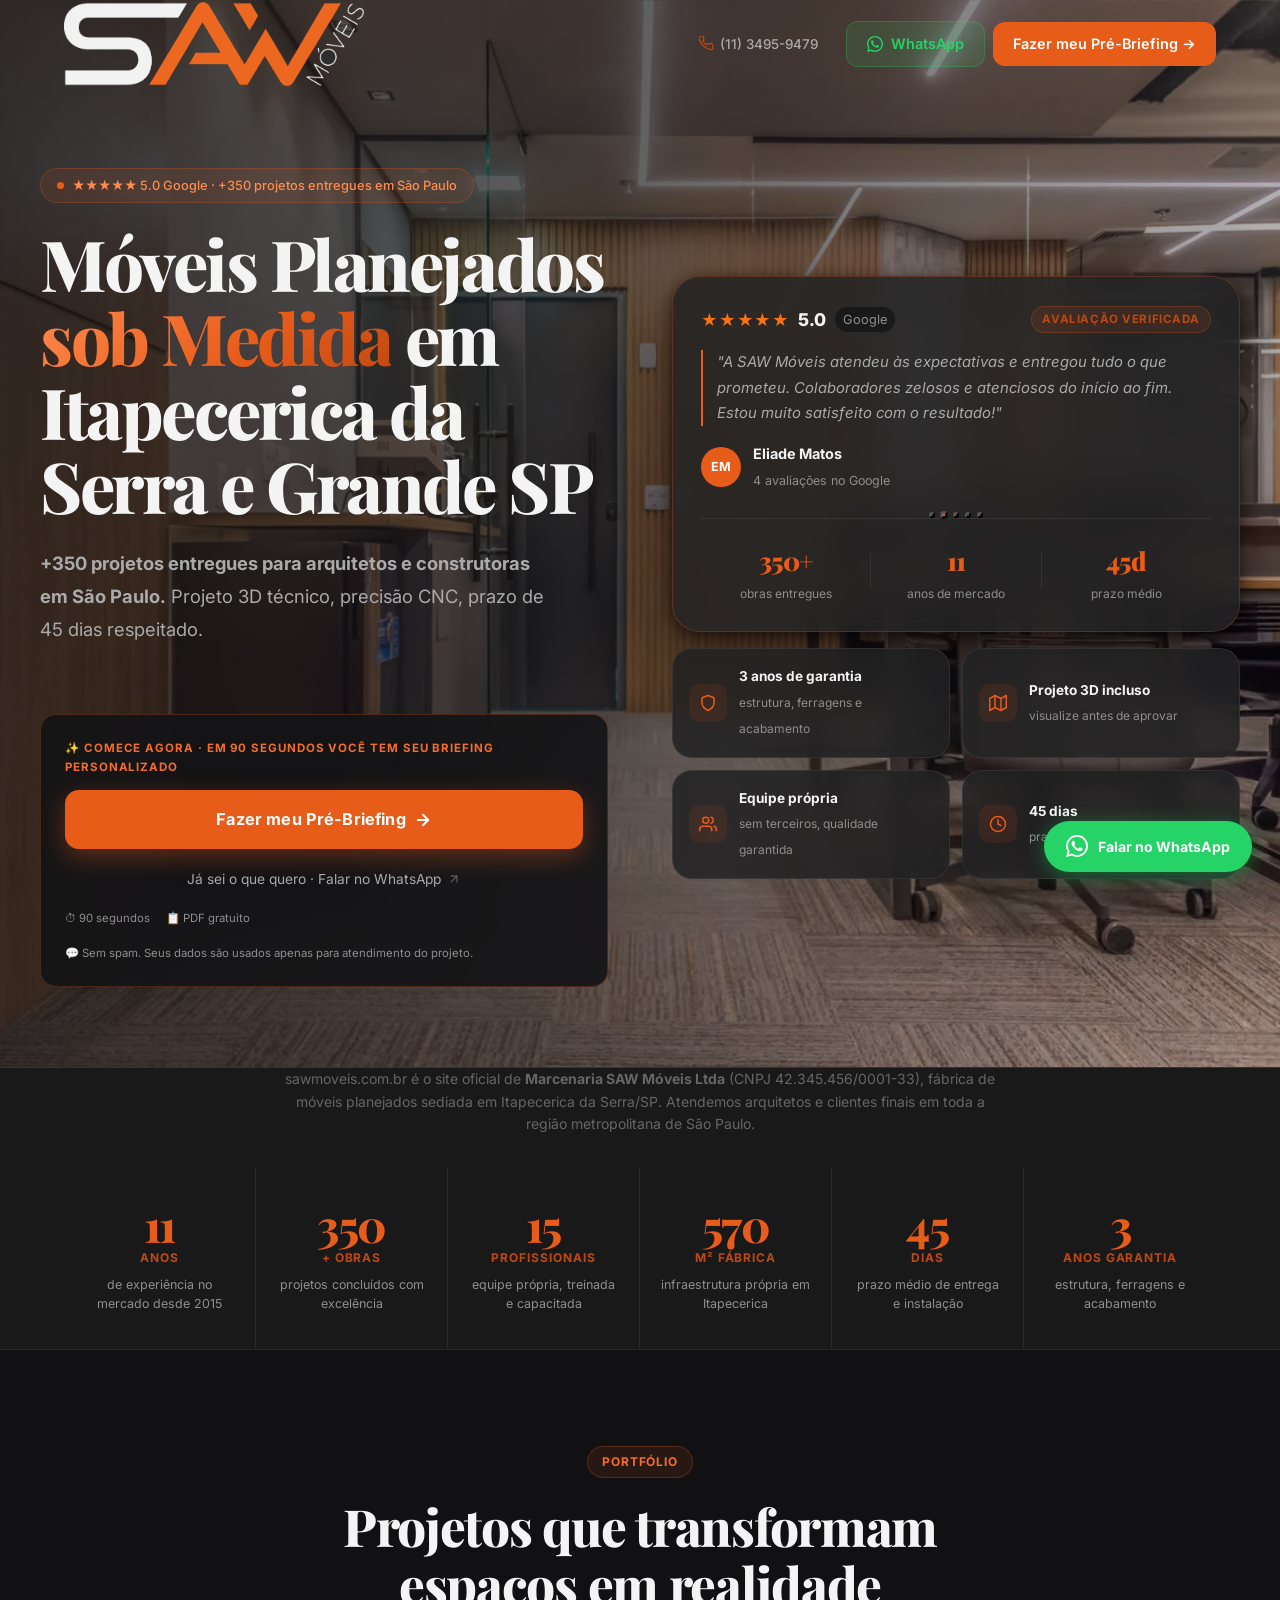
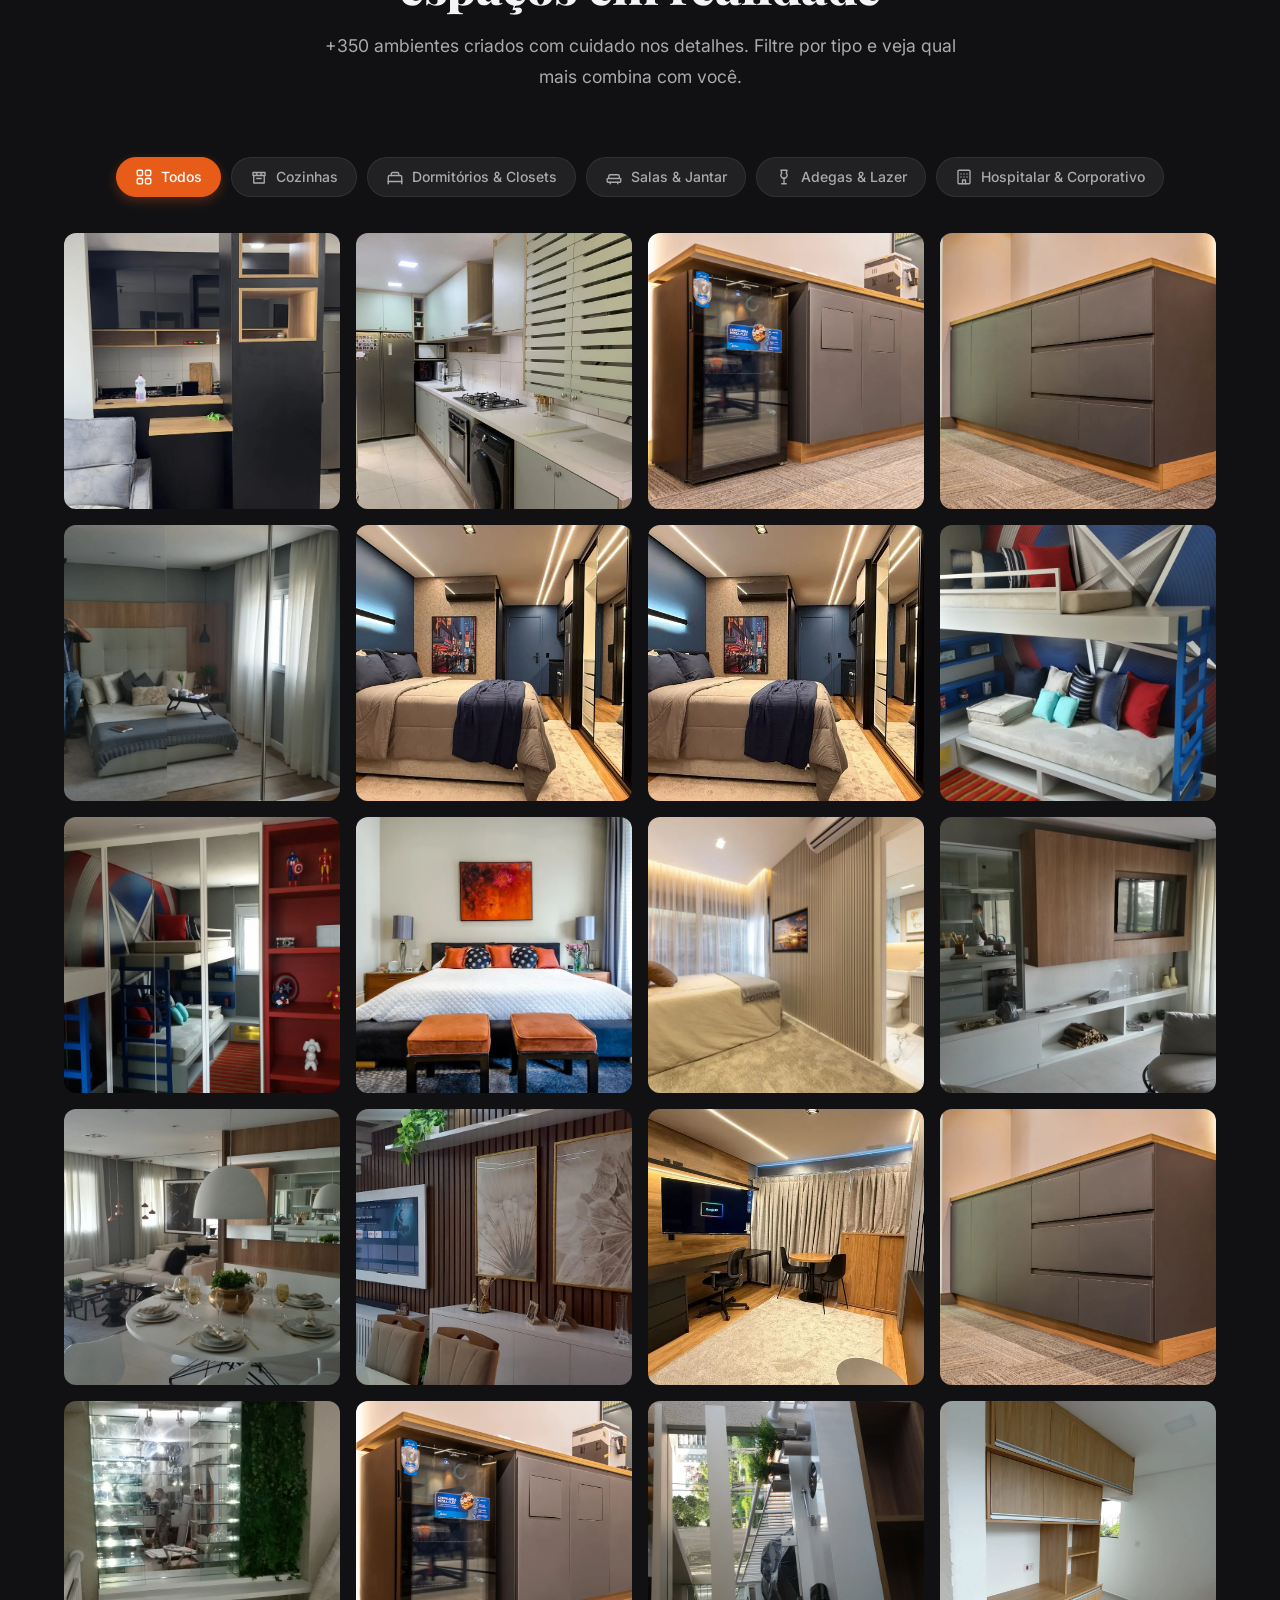
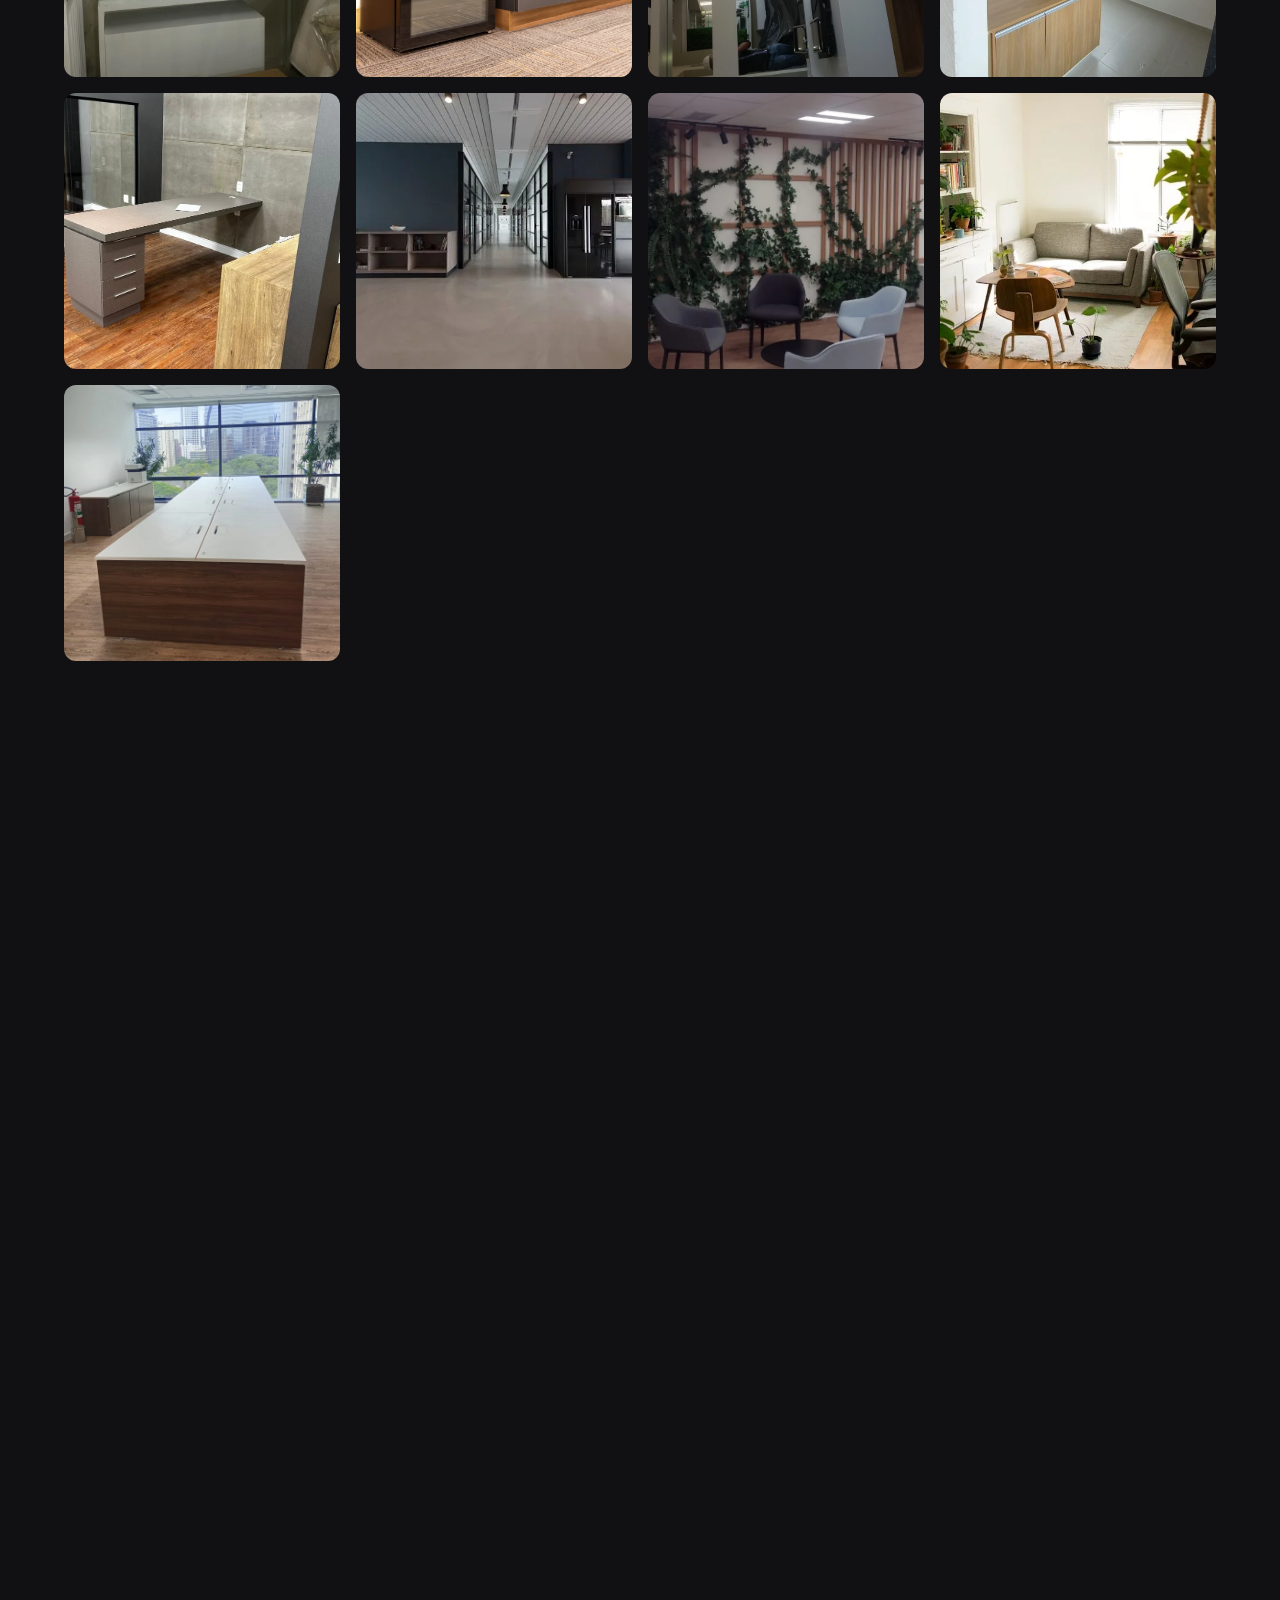
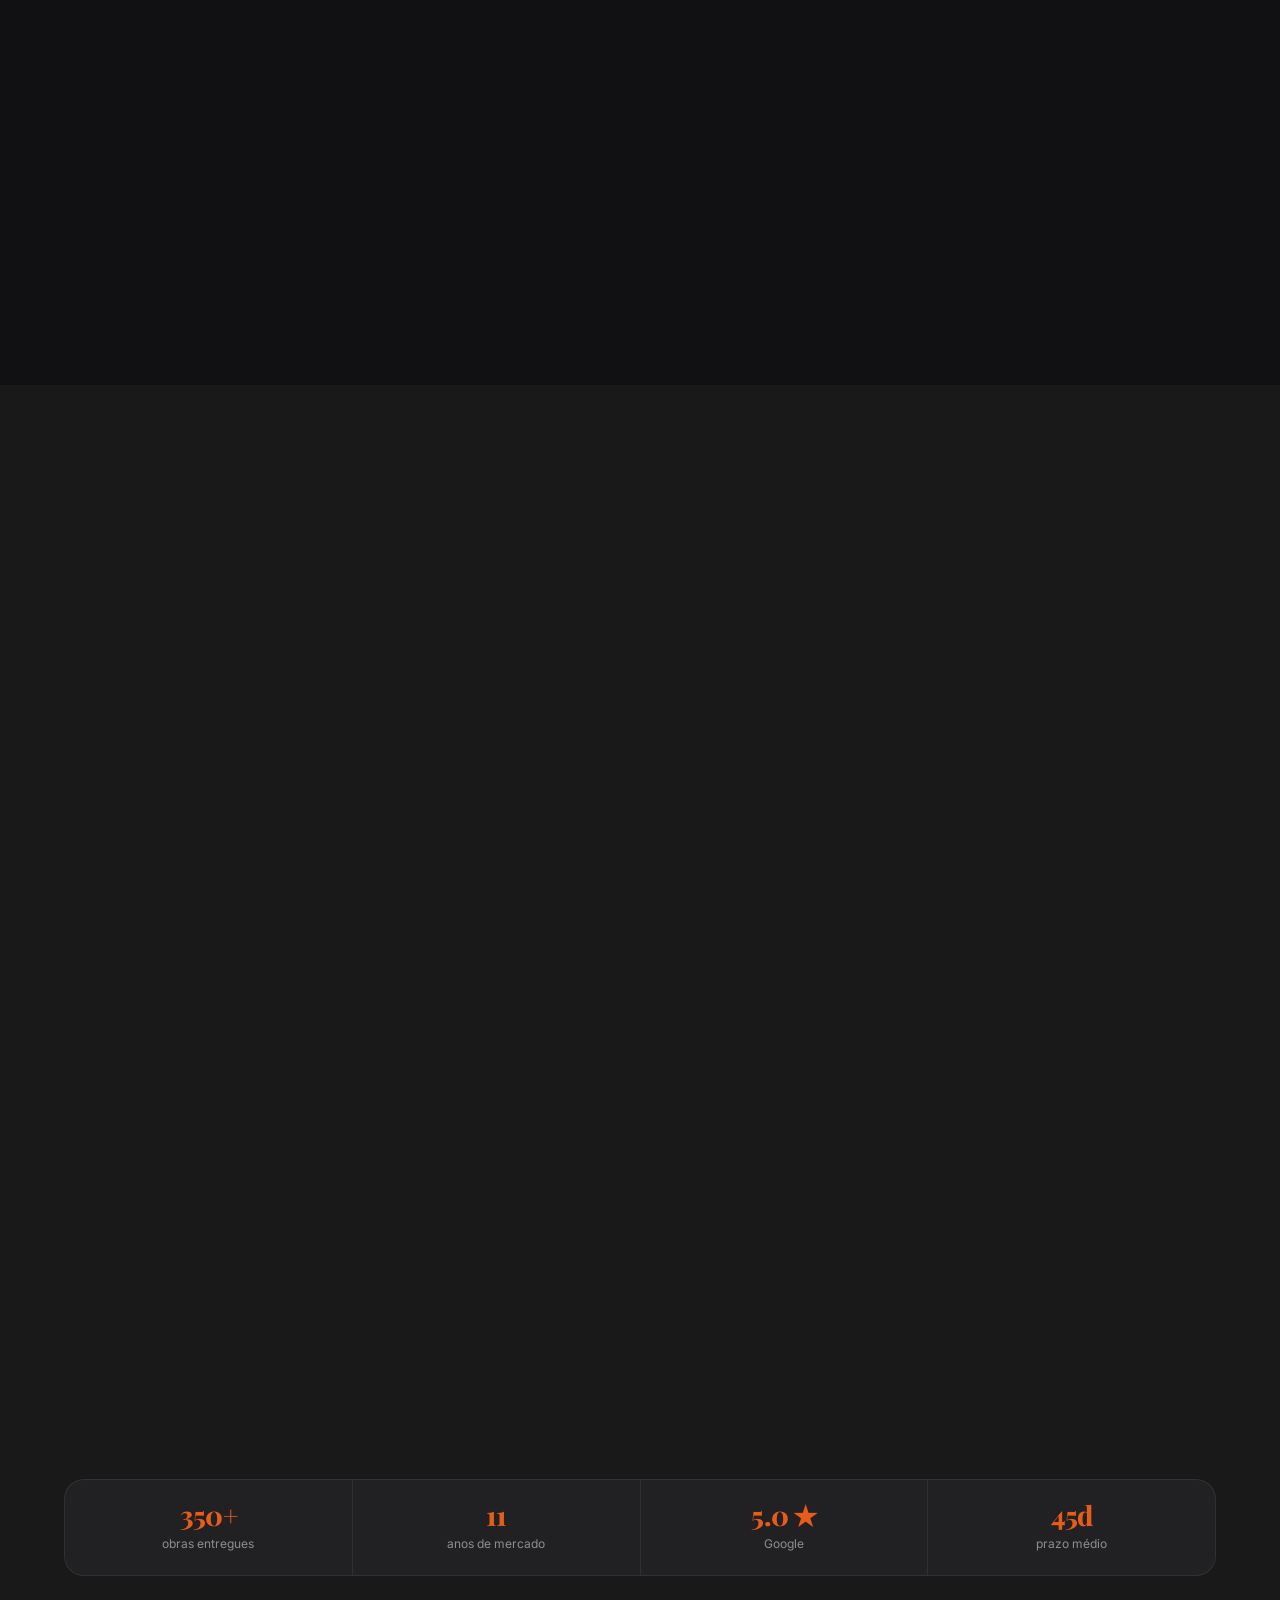
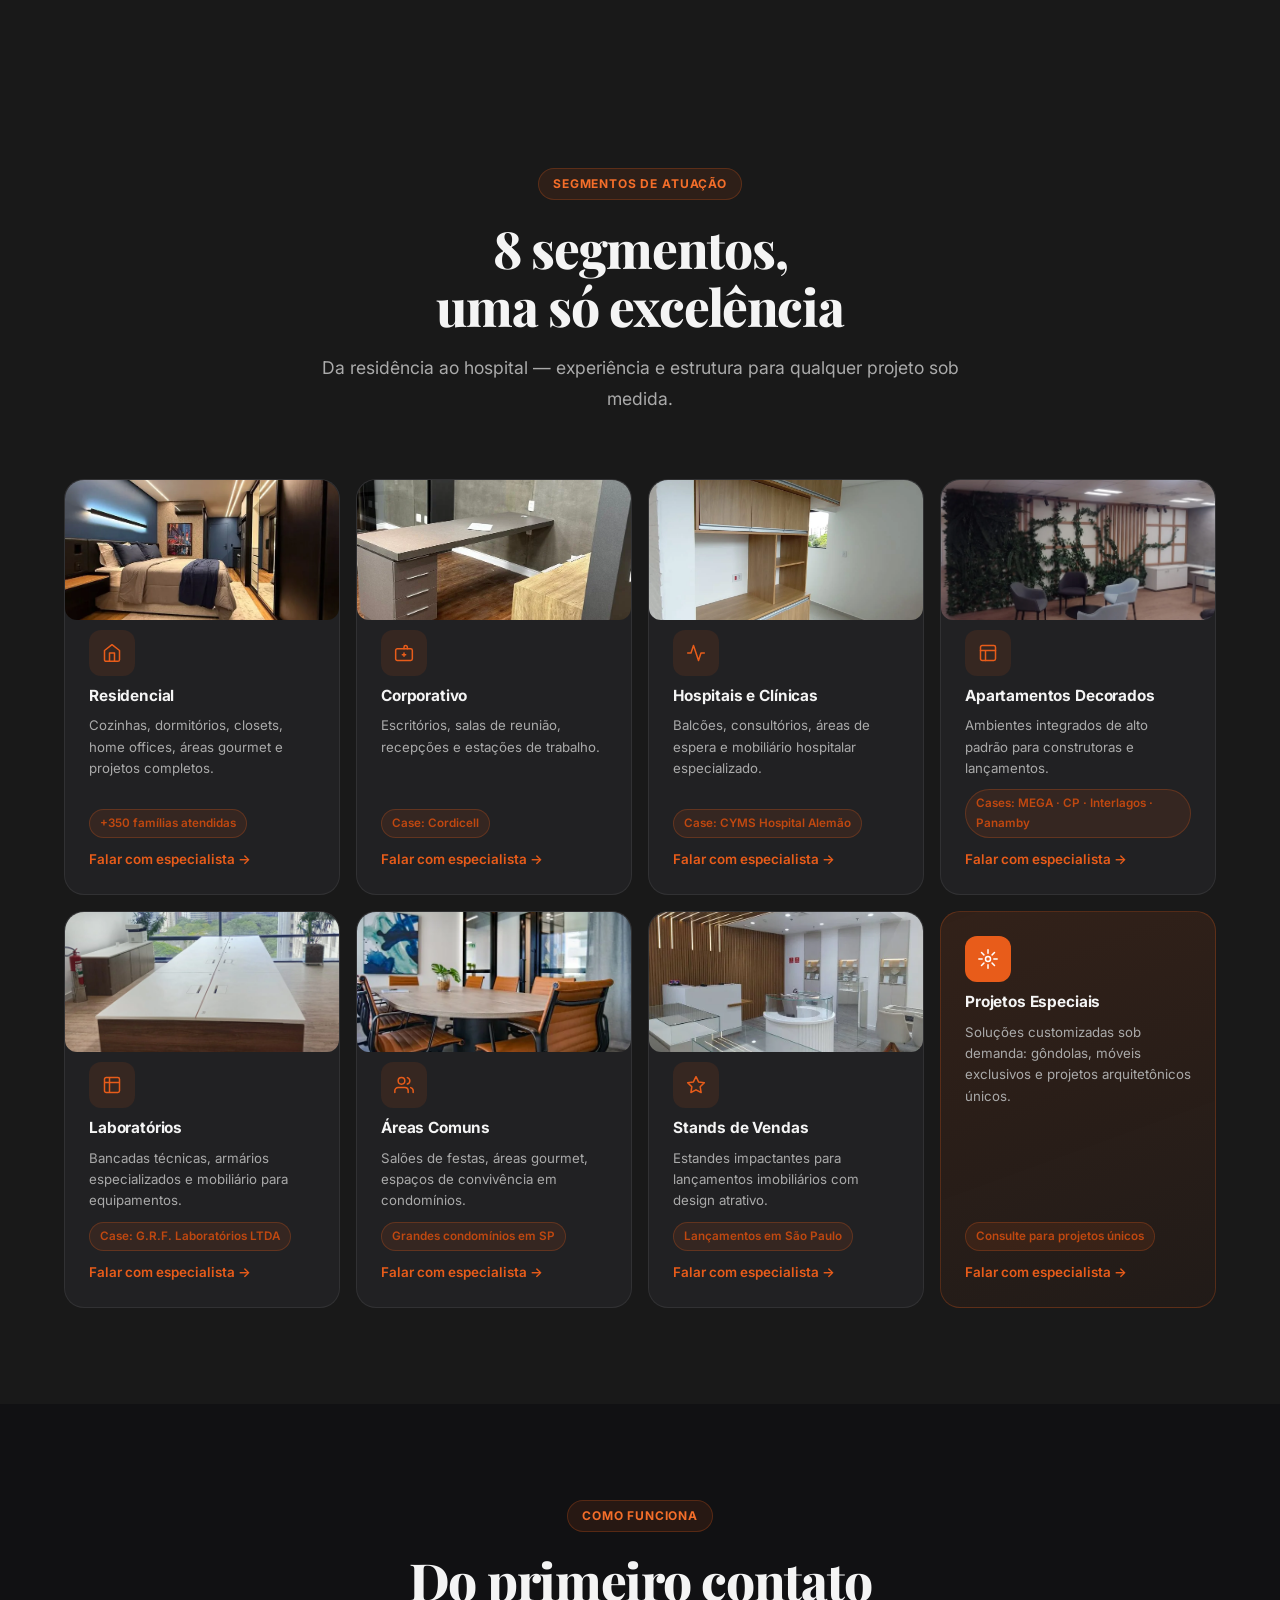
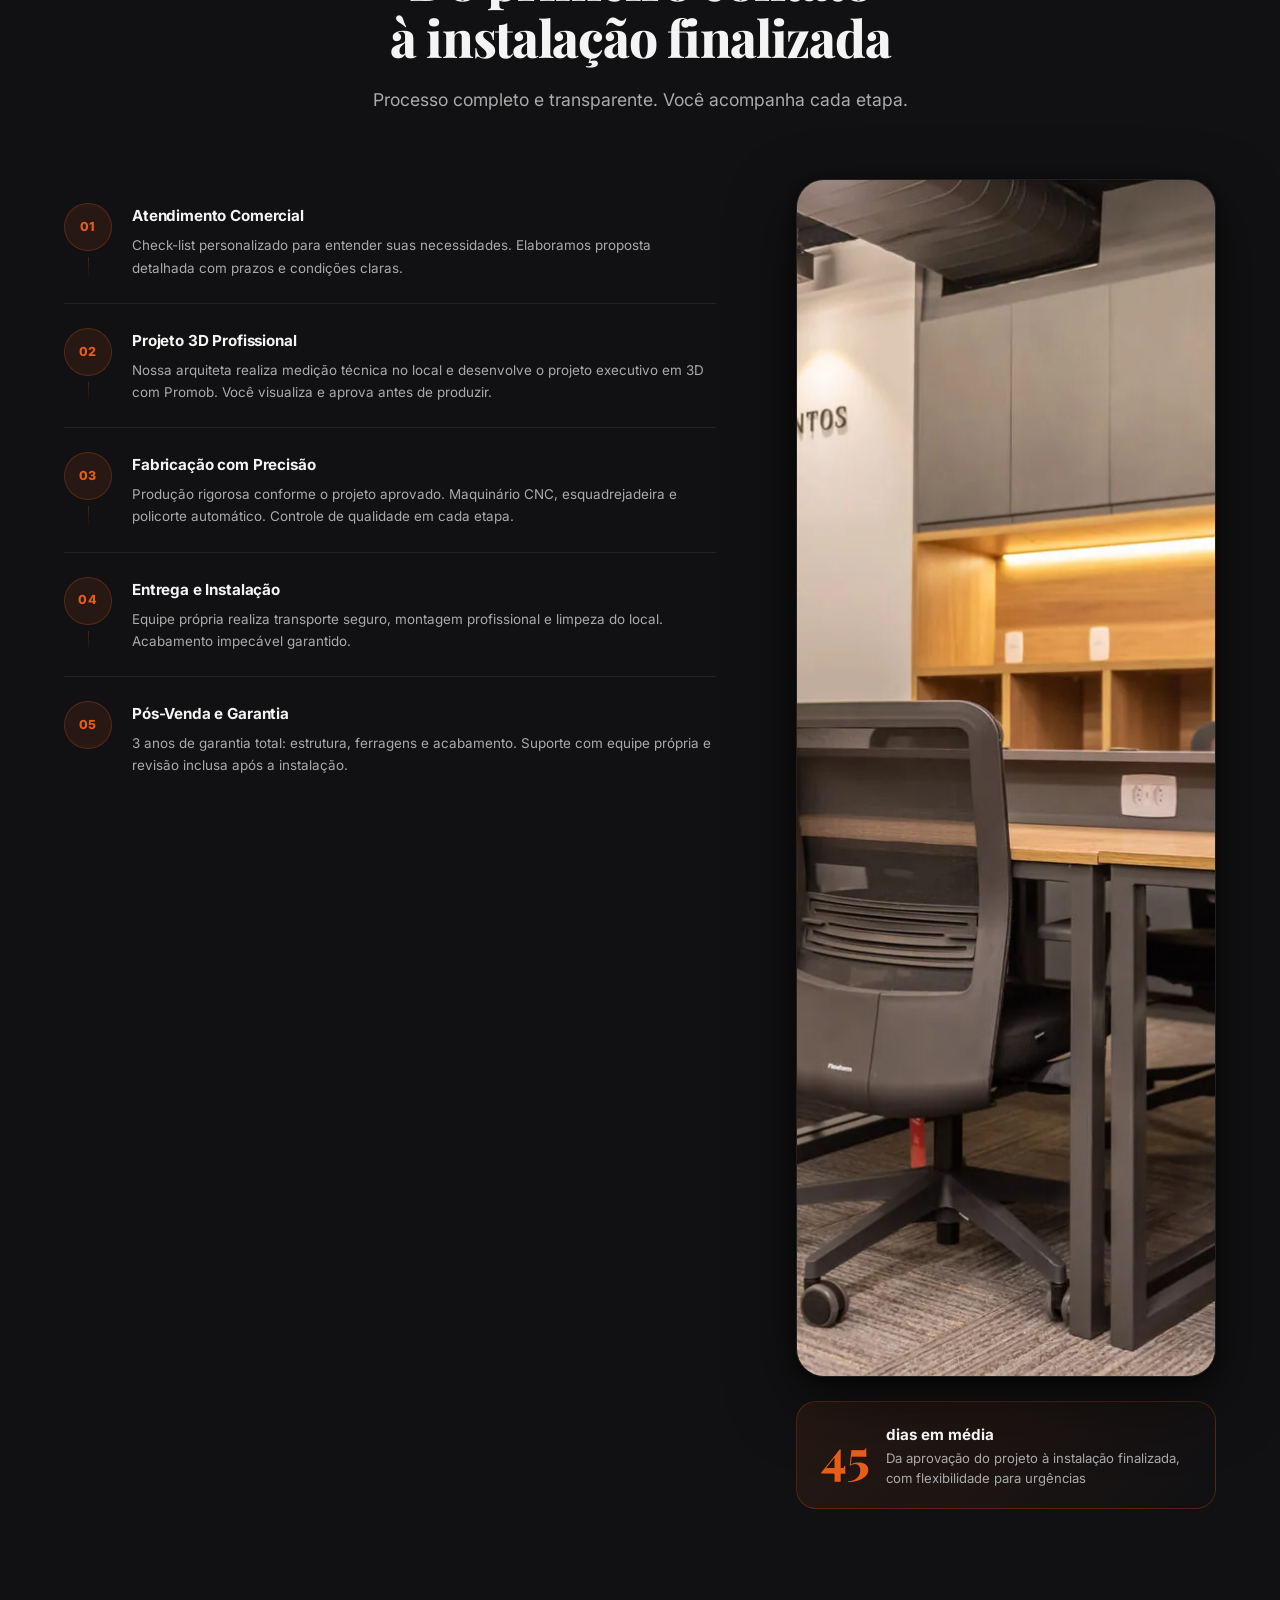
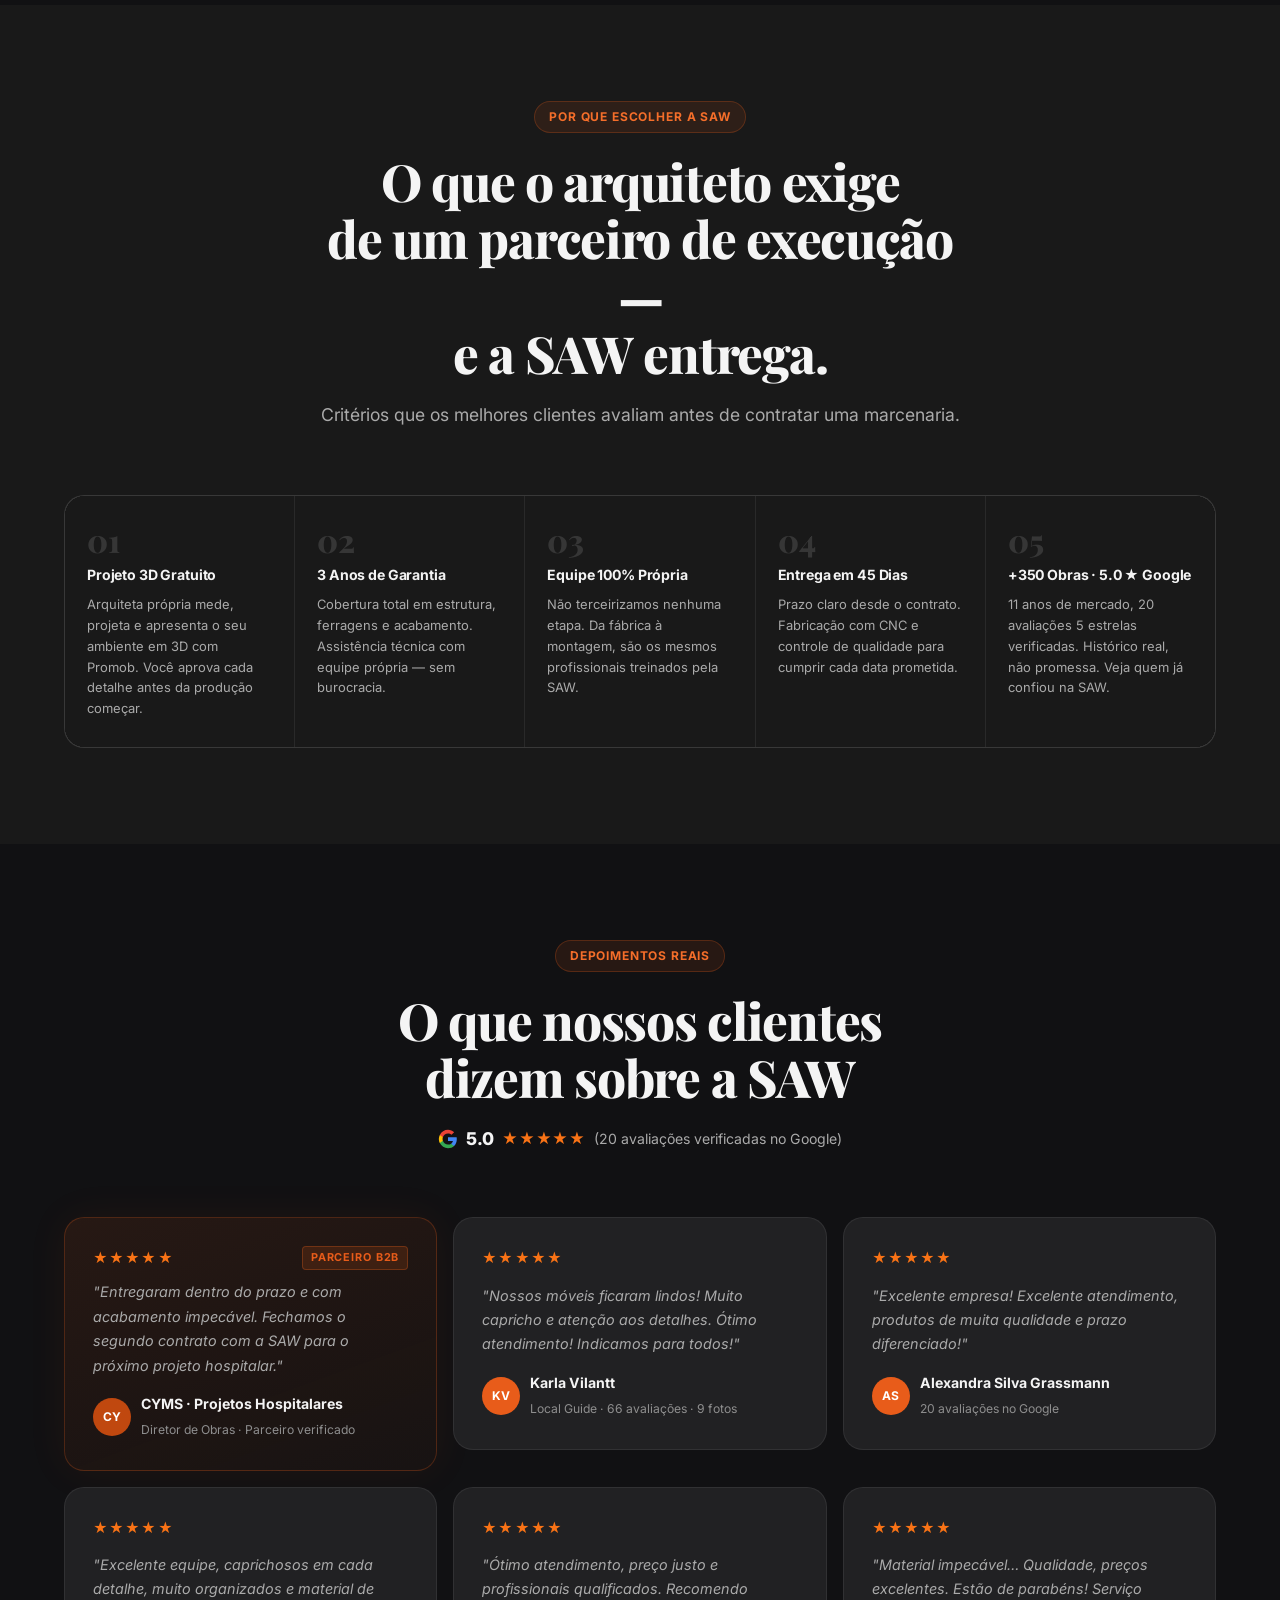
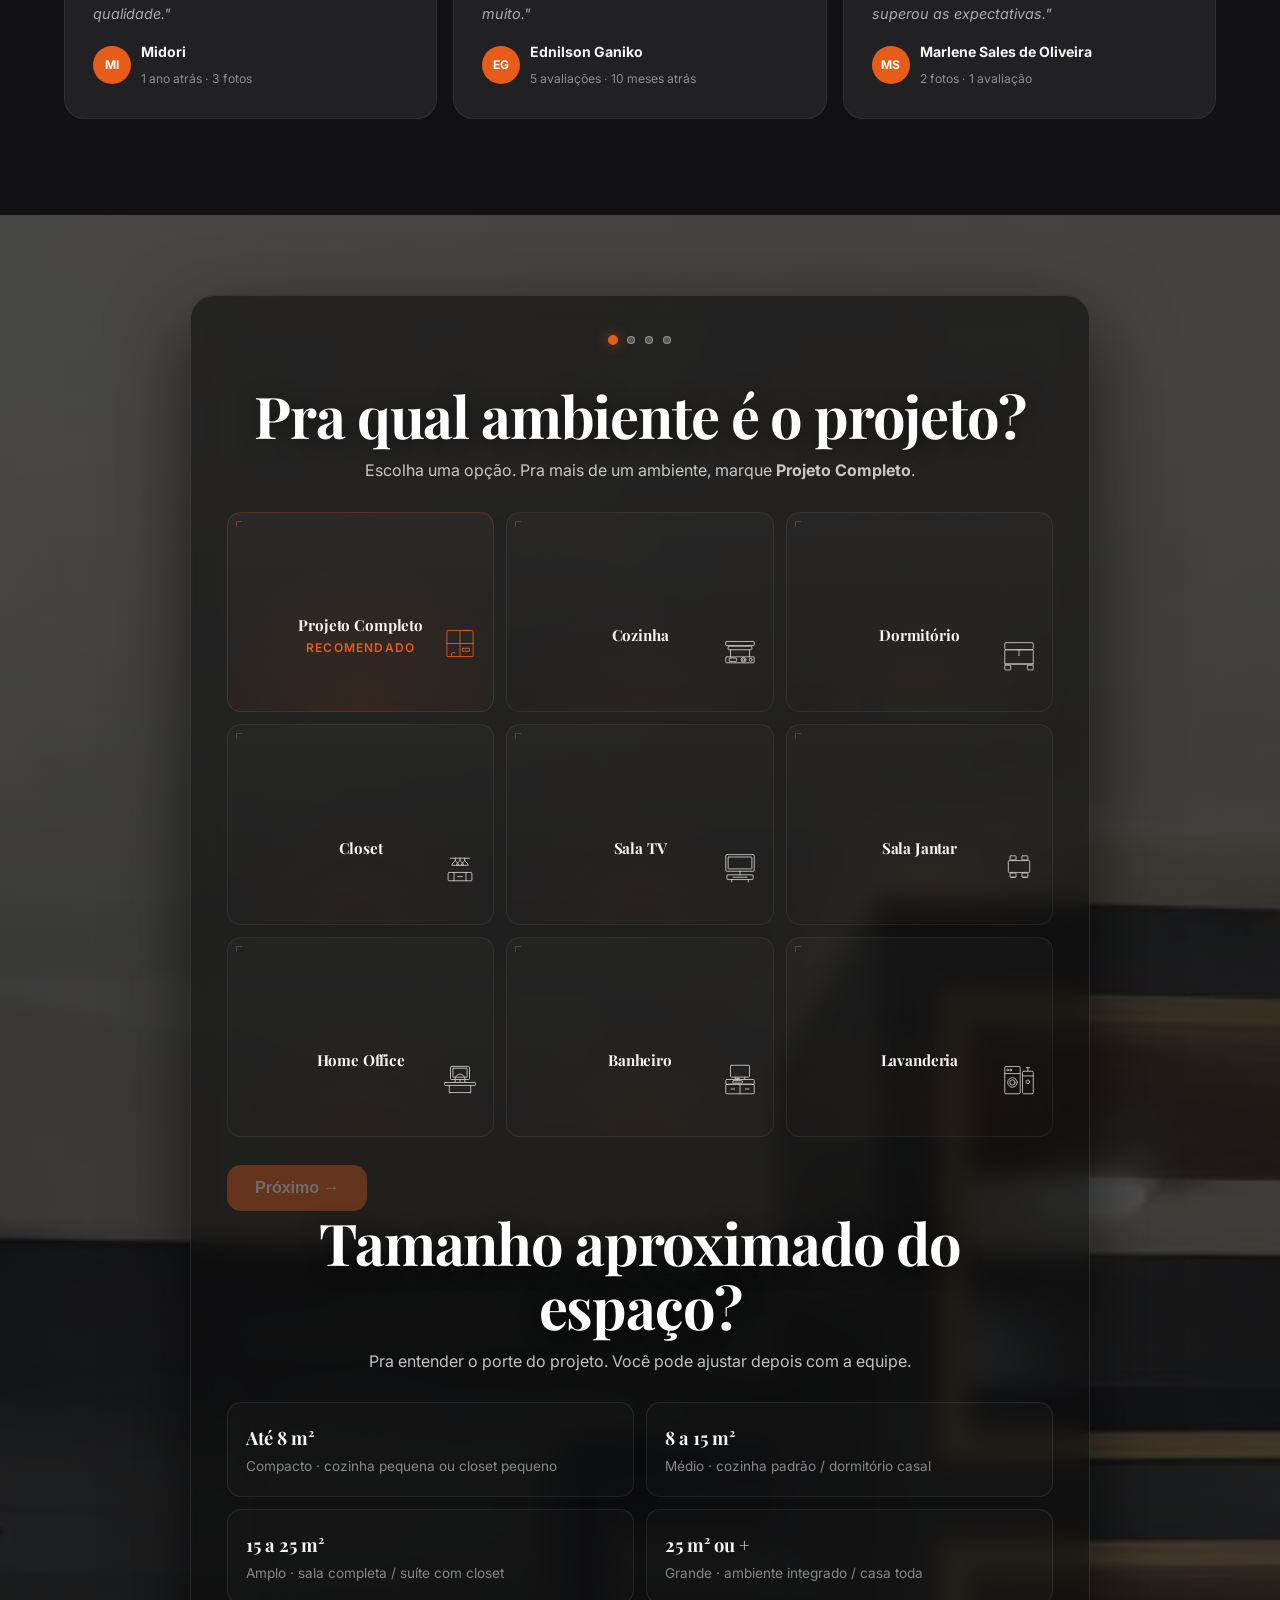
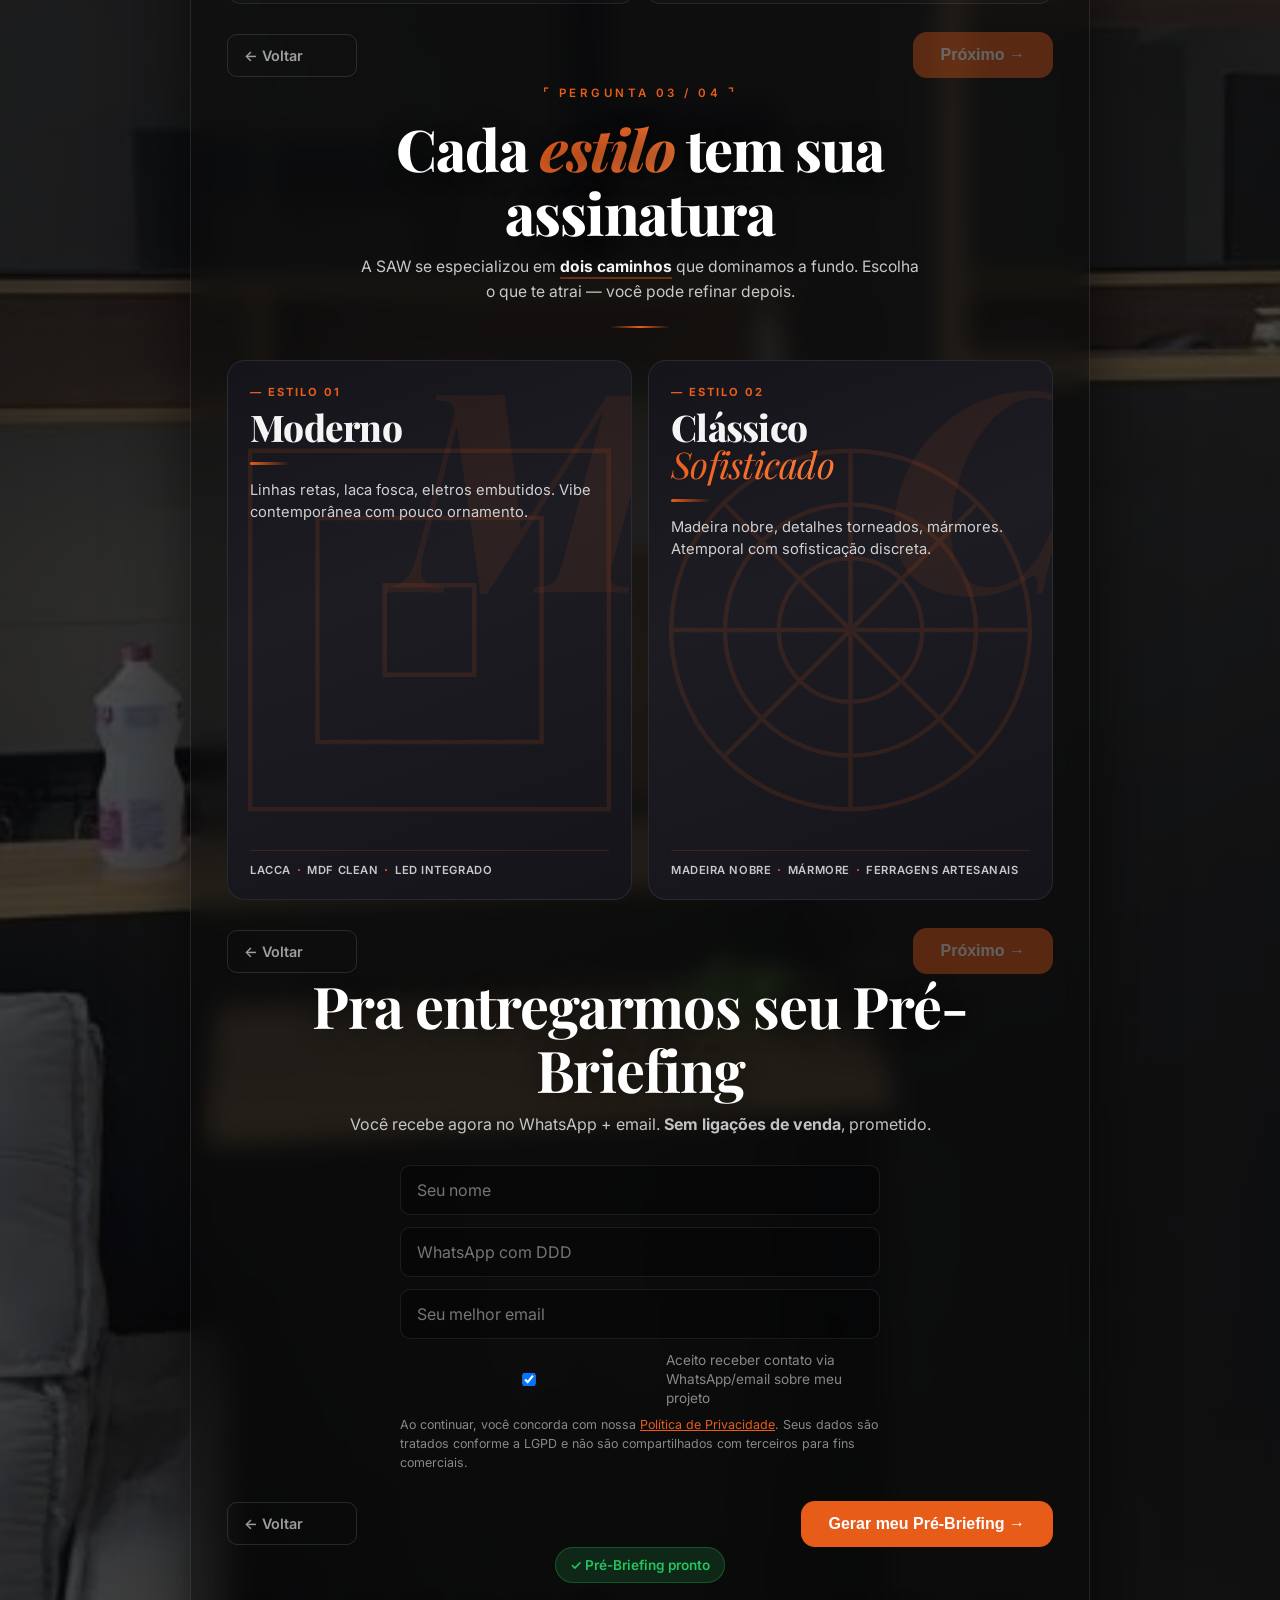
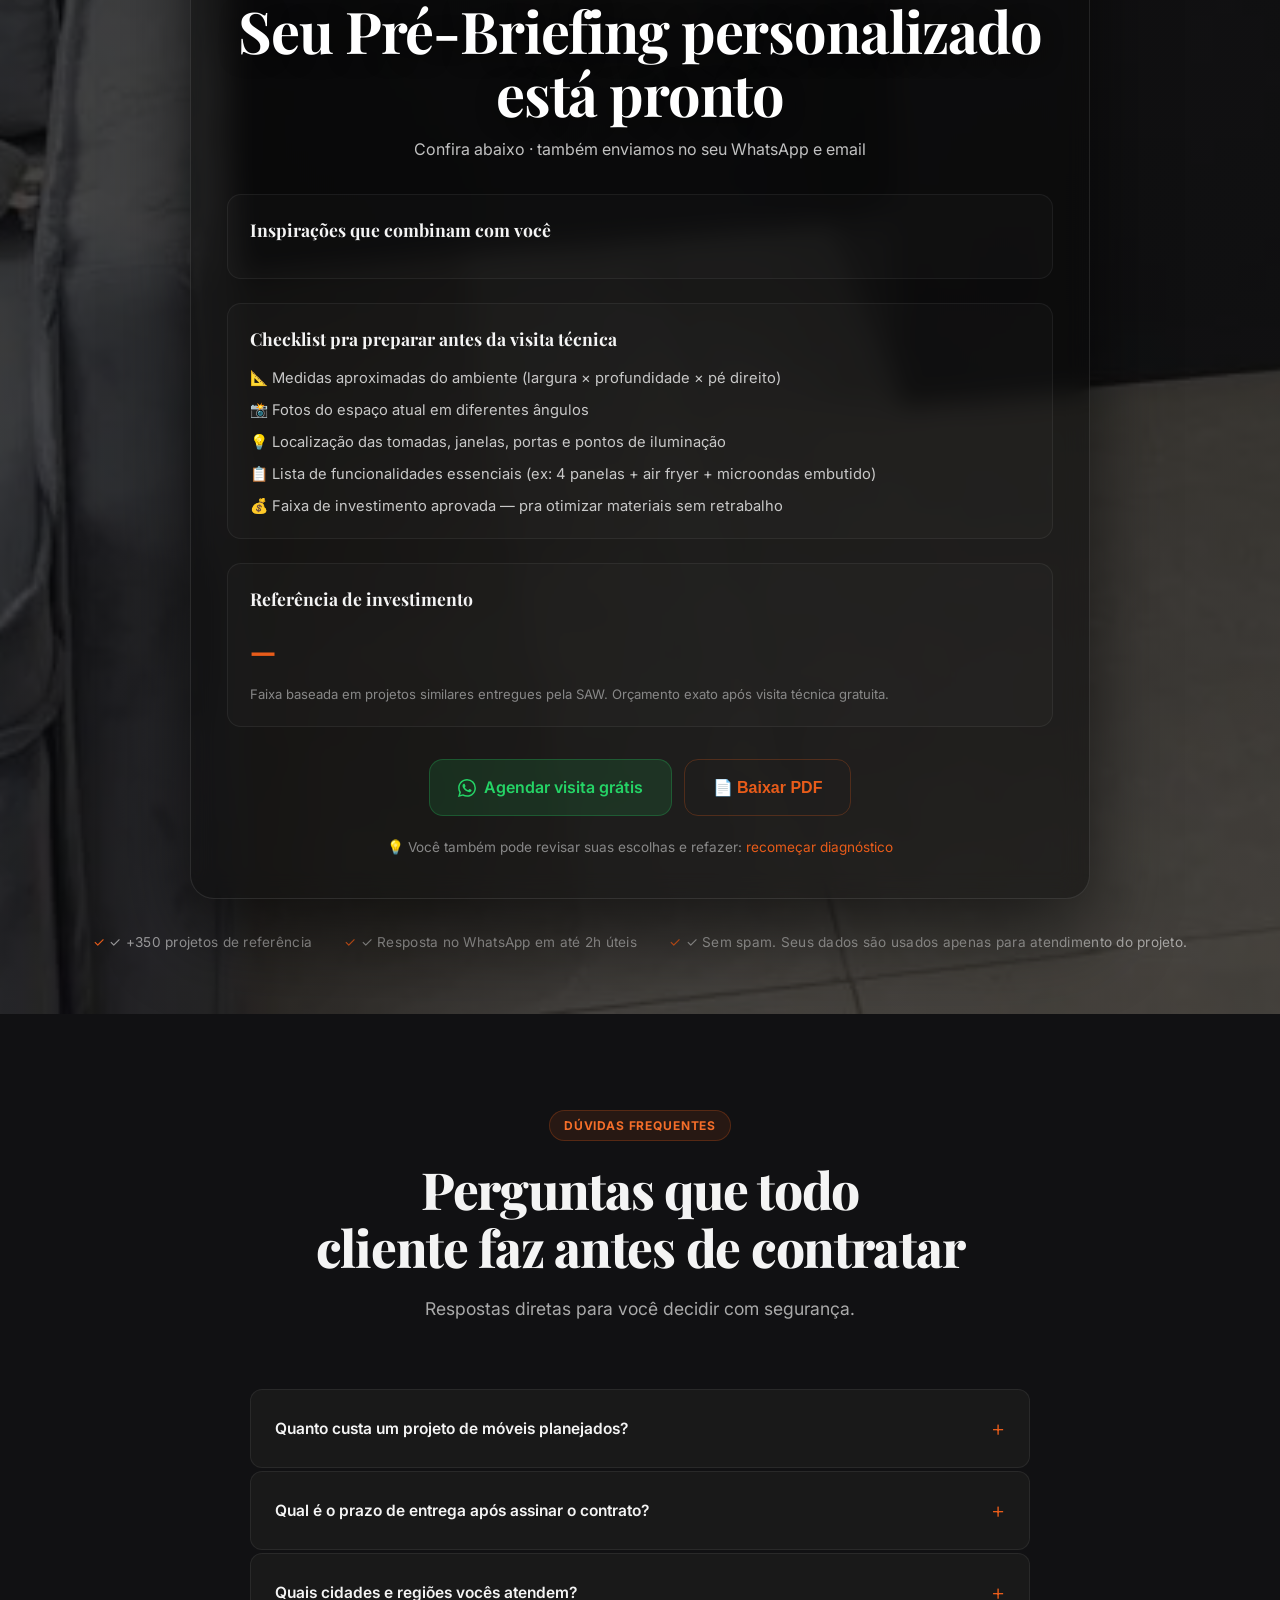
==== commit d1335787: "fix: substituir copy LGPD informal por linguagem premium Remove 'Sem cadastro espiao' (2 ocorrencias" ====
--- a/index.html
+++ b/index.html
@@ -268,7 +268,7 @@
           <div class="hero__form-note">
             <span>⏱ 90 segundos</span>
             <span>📋 PDF gratuito</span>
-            <span>💬 Sem cadastro espião</span>
+            <span>💬 Sem spam. Seus dados são usados apenas para atendimento do projeto.</span>
           </div>
         </div>
       </div>
@@ -1498,7 +1498,7 @@
       <div class="diag-imersiva__trust">
         <span>✓ +350 projetos de referência</span>
         <span>✓ Resposta no WhatsApp em até 2h úteis</span>
-        <span>✓ Sem cadastro espião, sem spam</span>
+        <span>✓ Sem spam. Seus dados são usados apenas para atendimento do projeto.</span>
       </div>
     </div>
   </section>
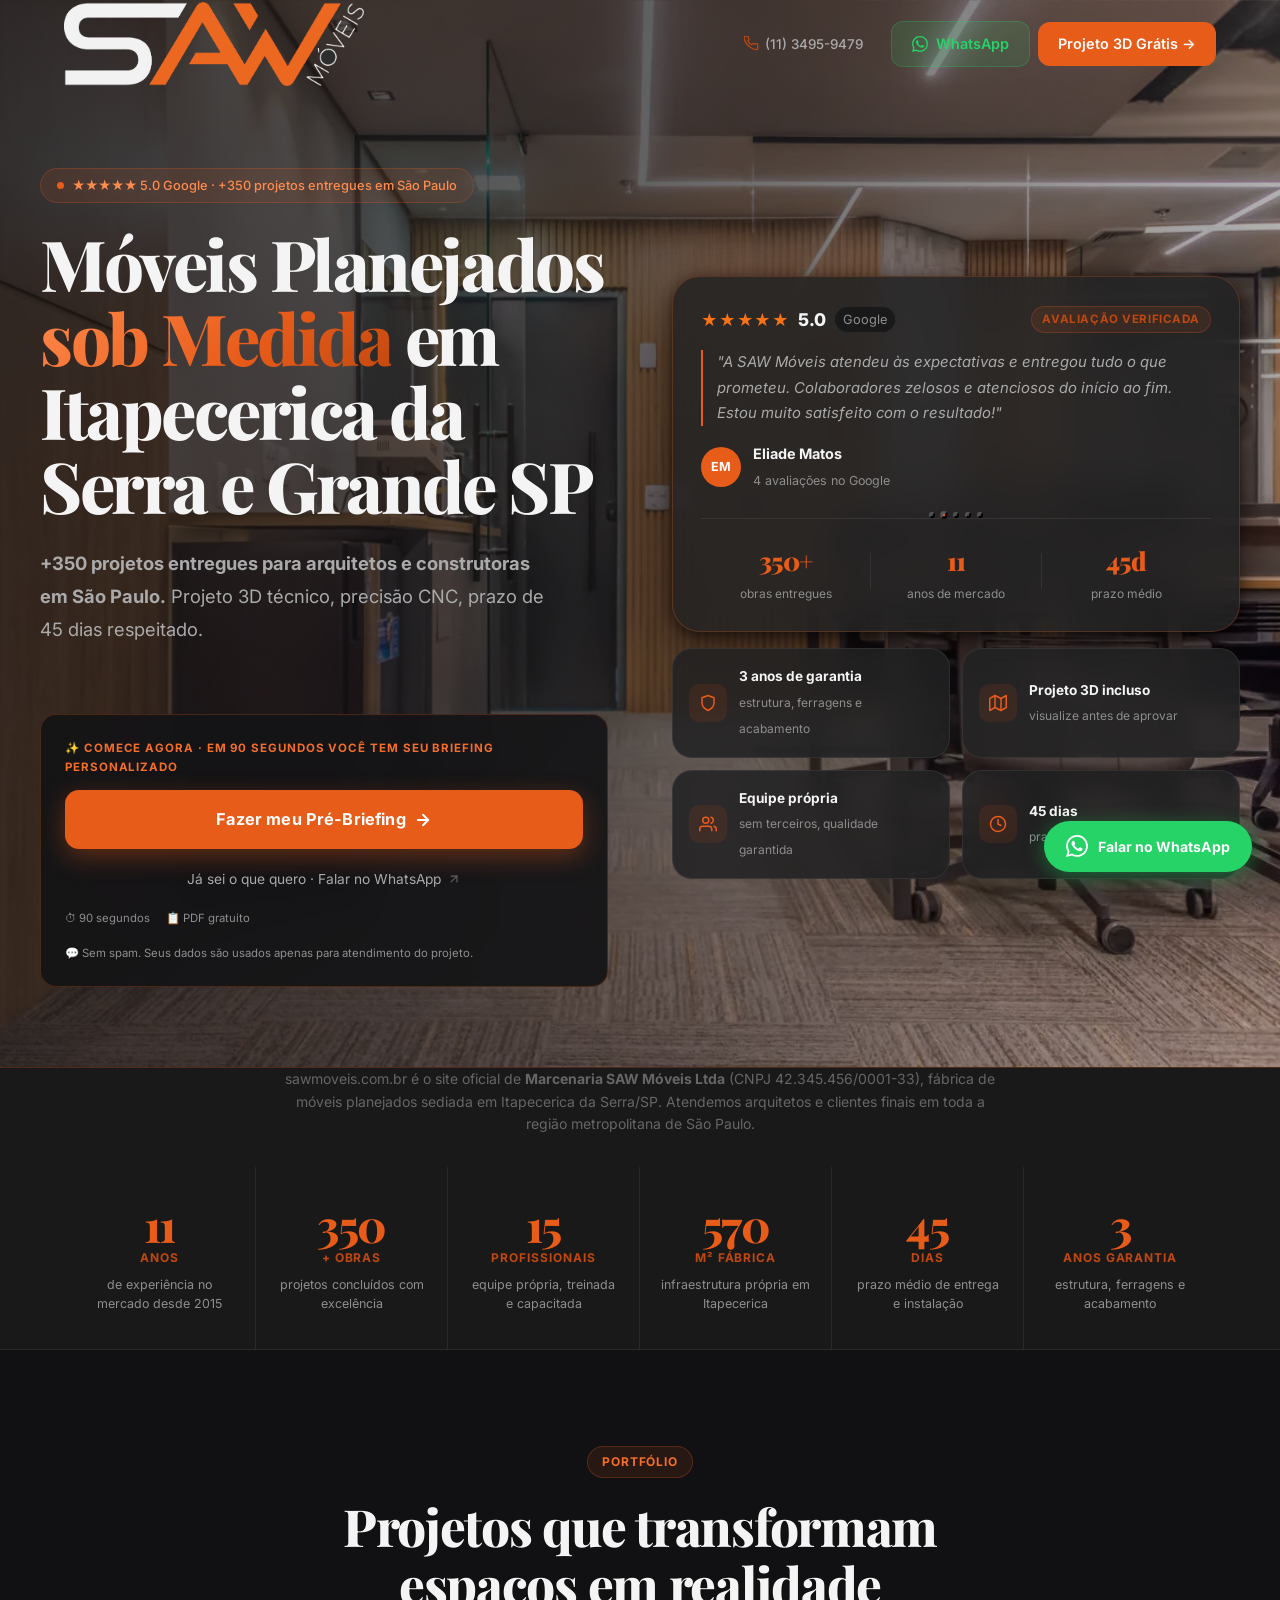
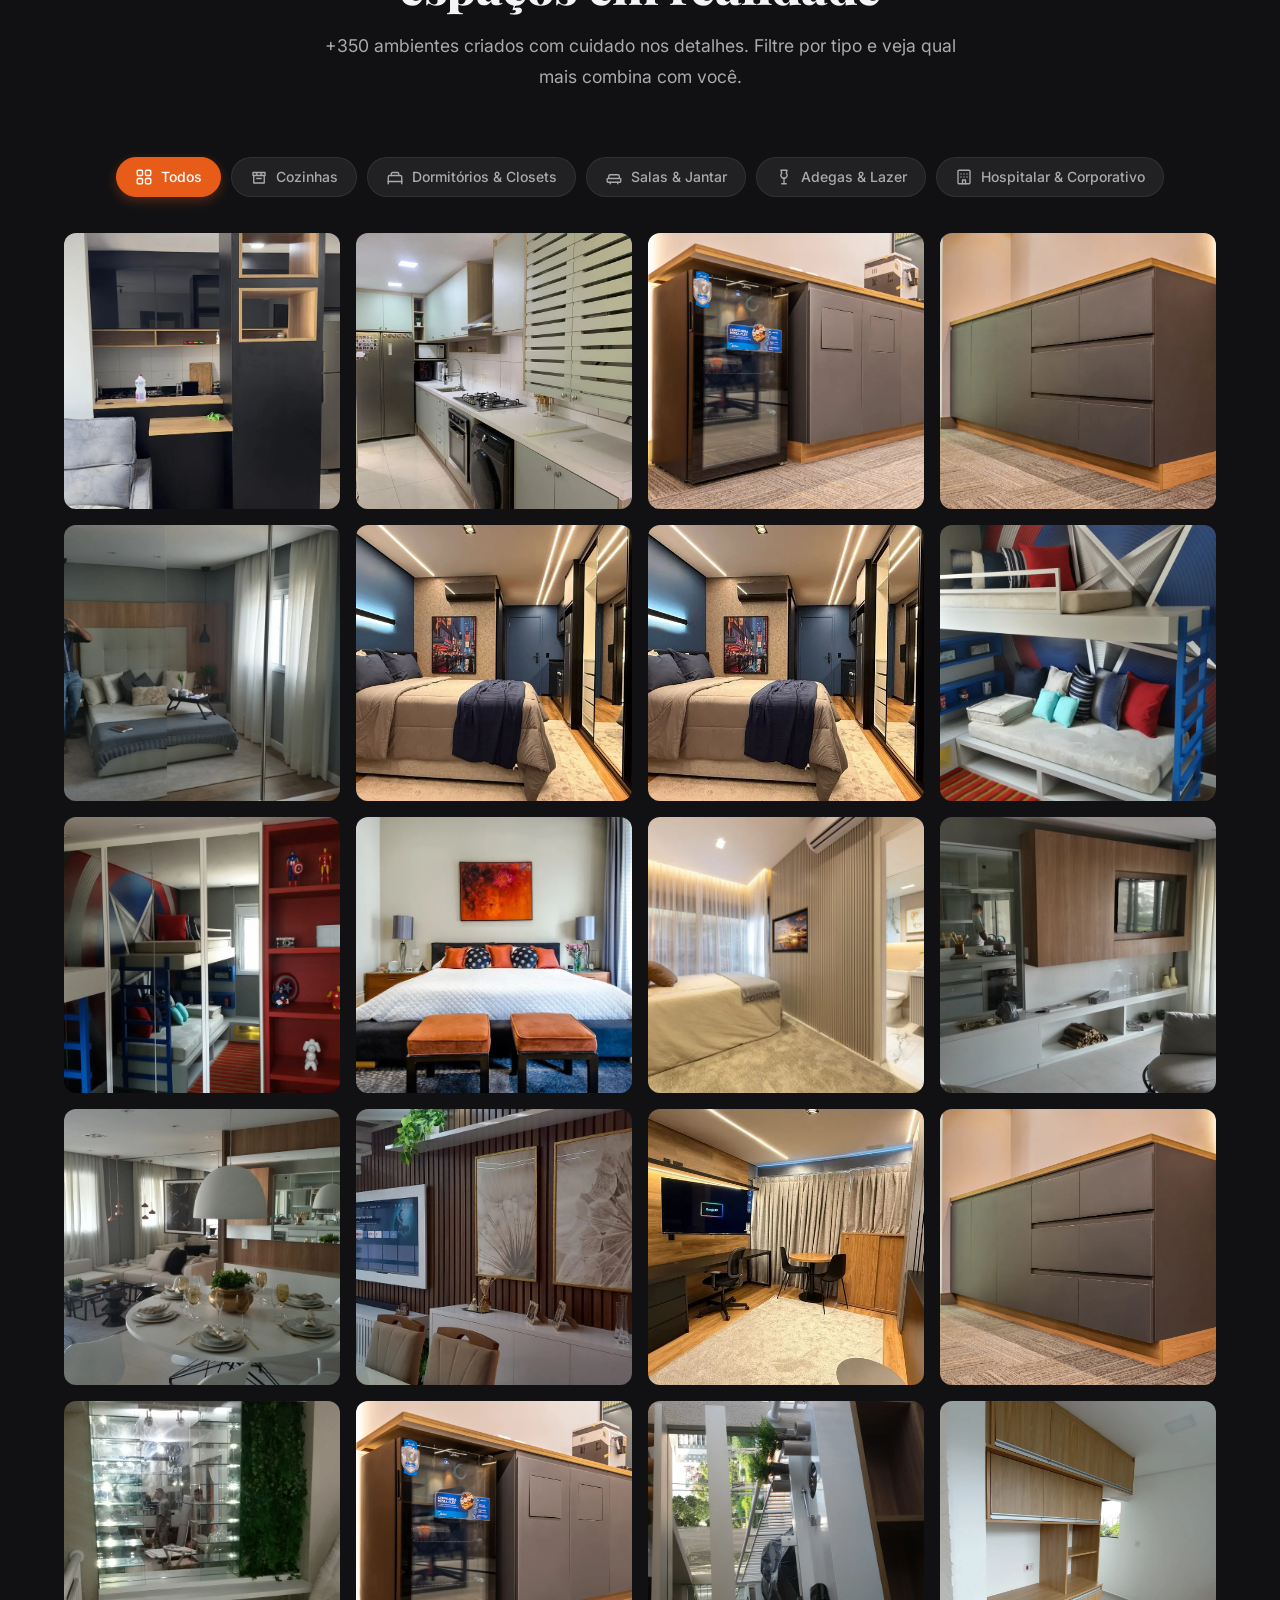
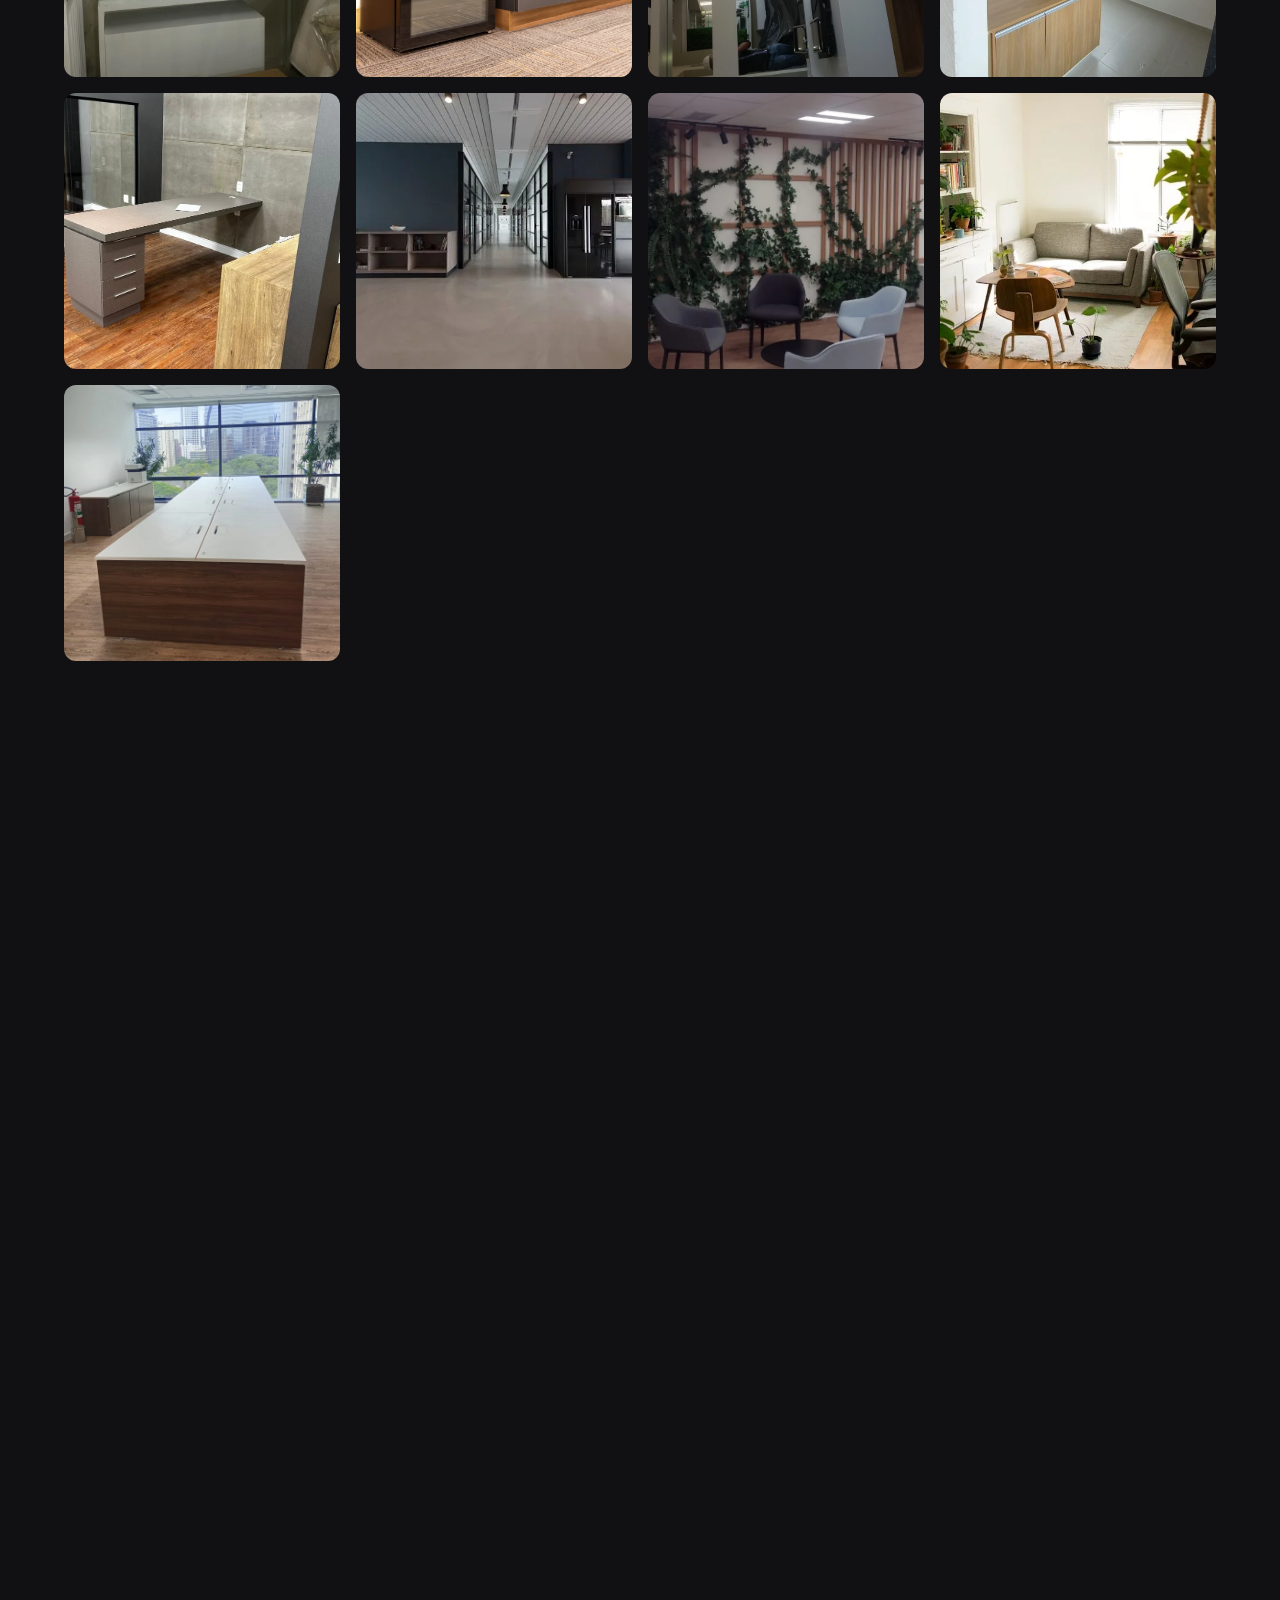
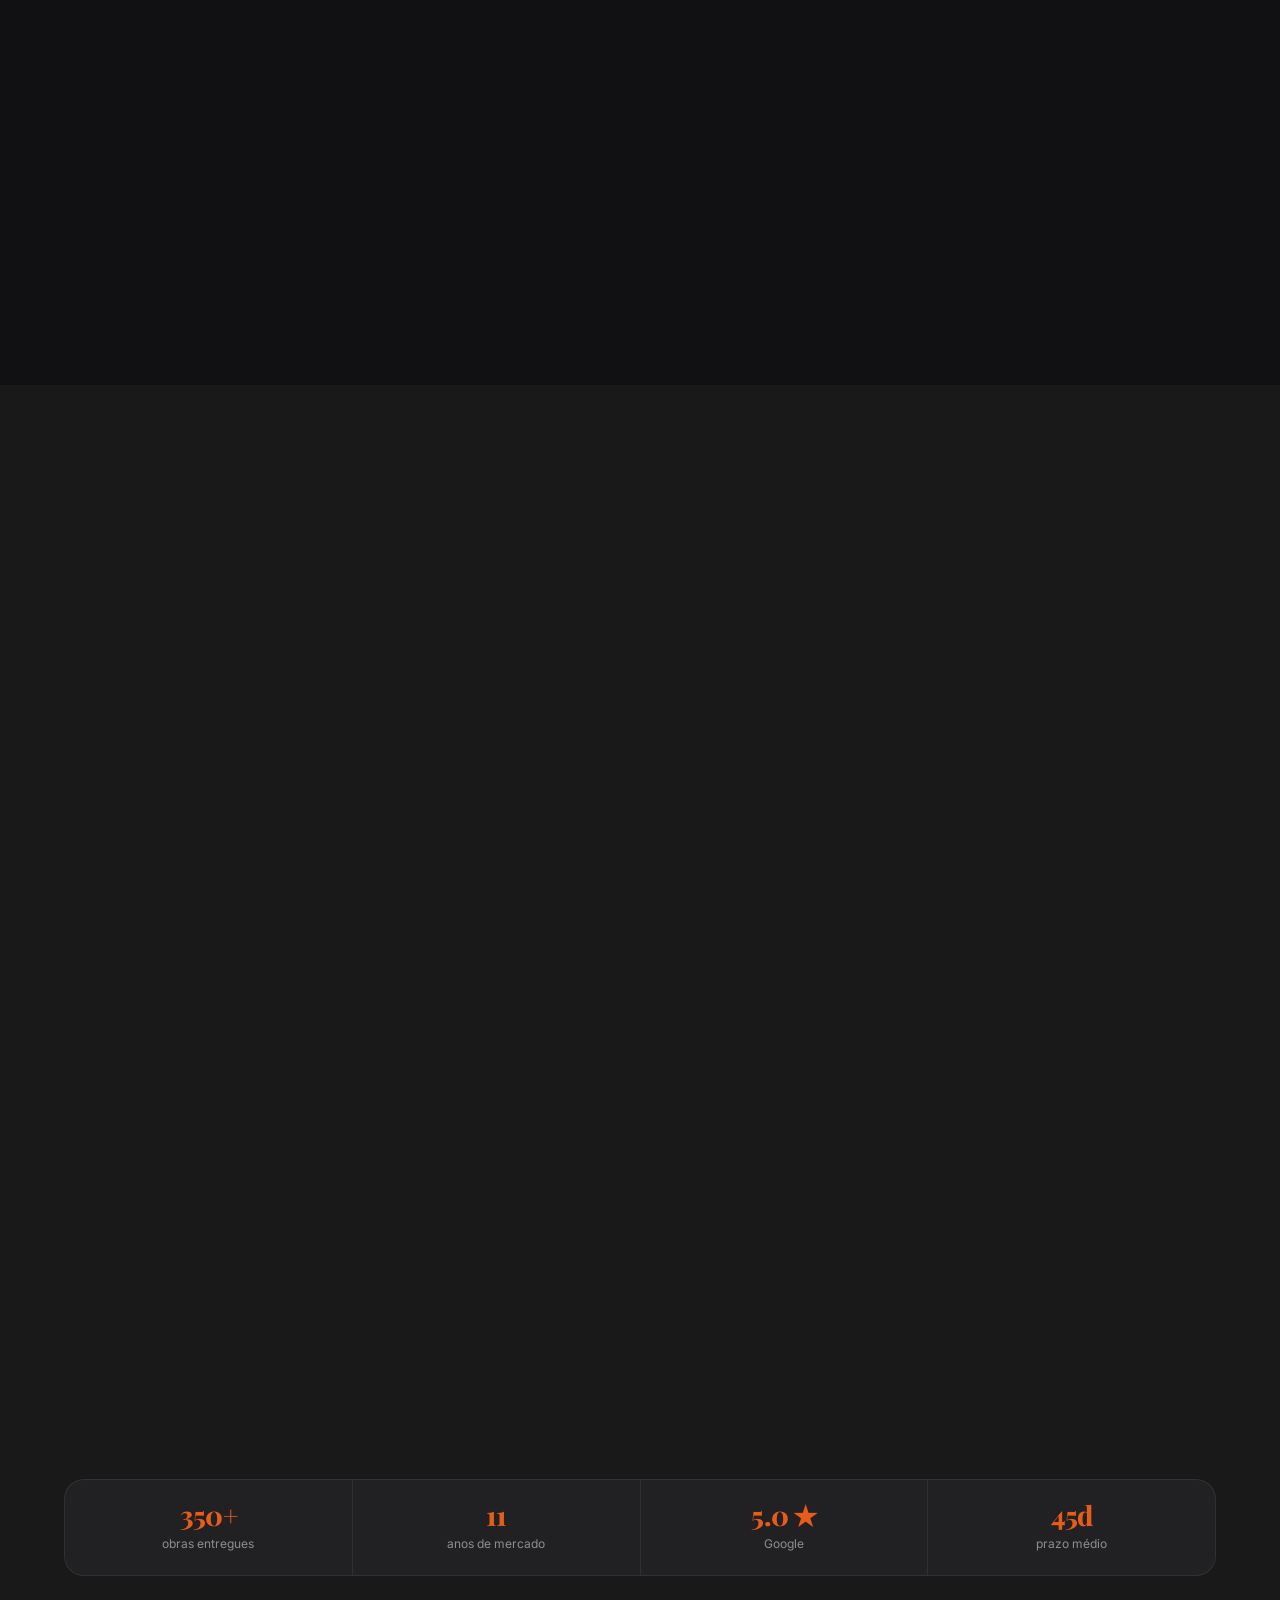
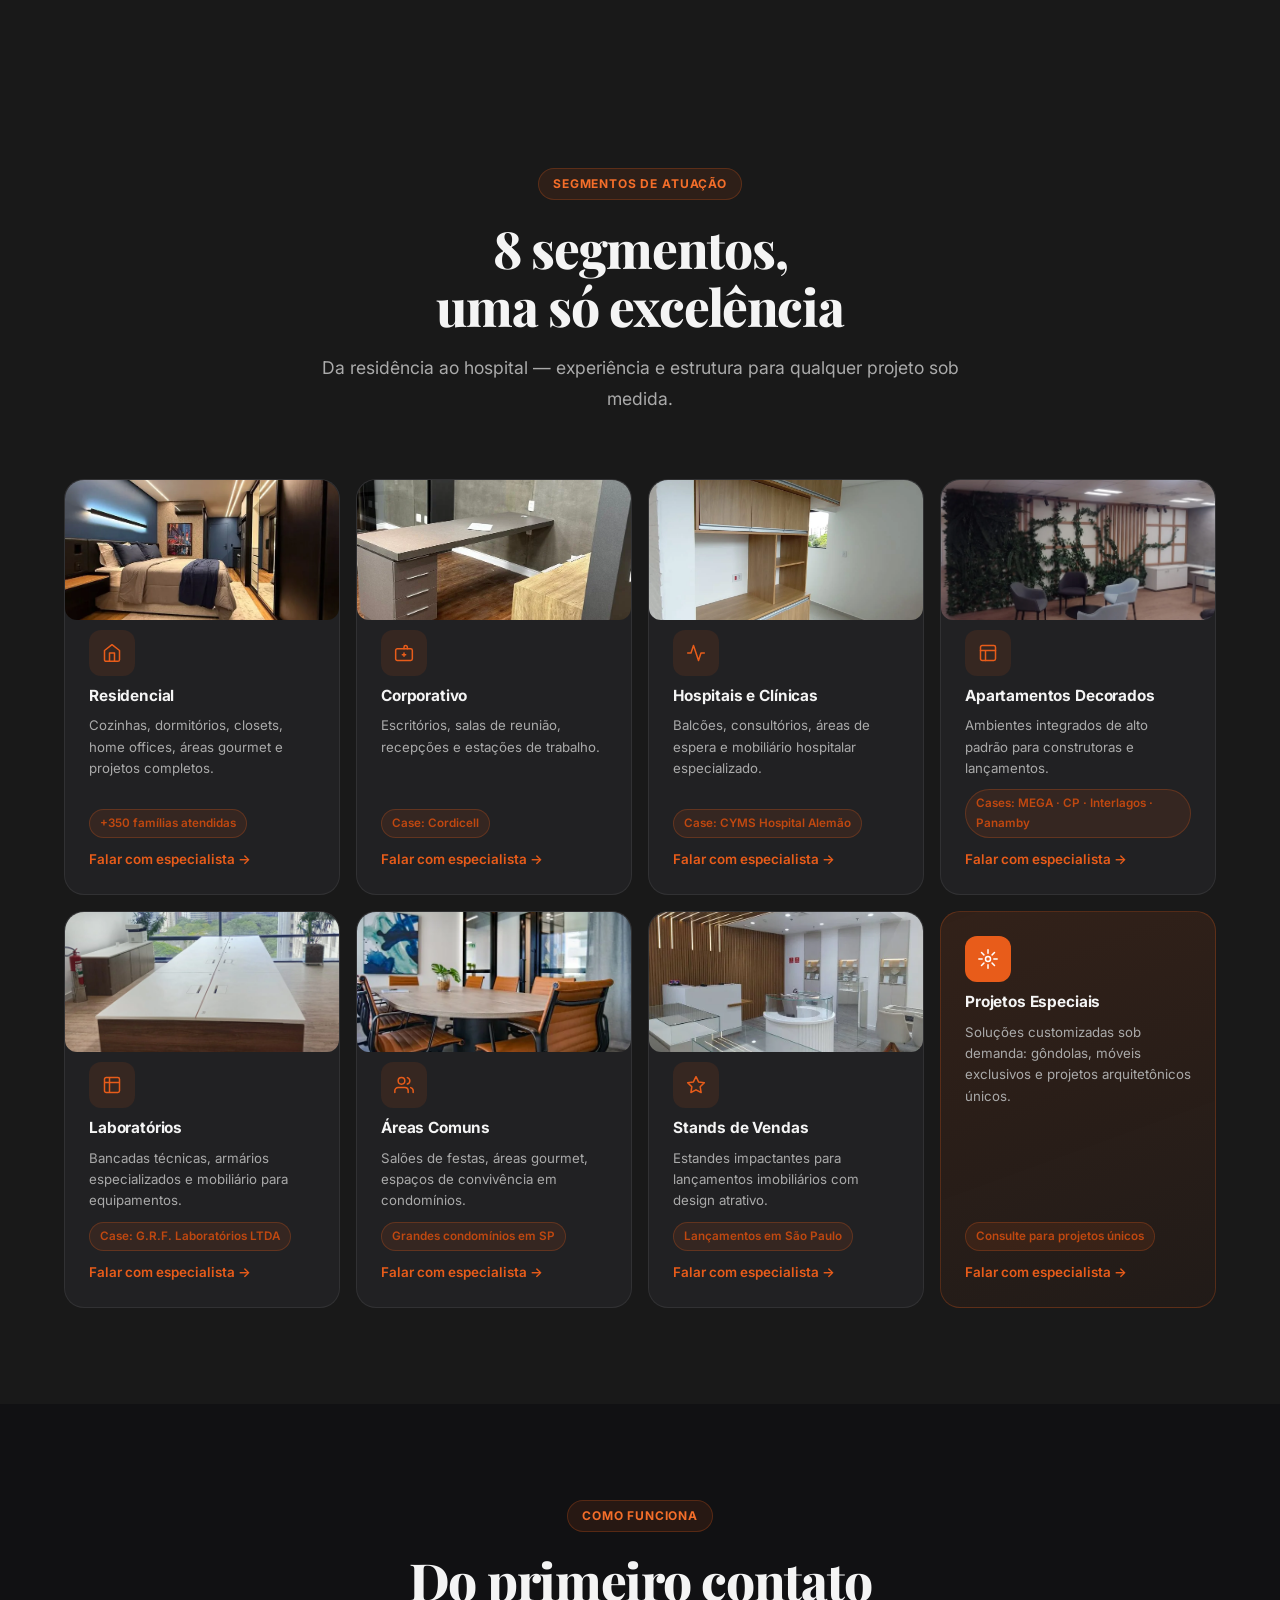
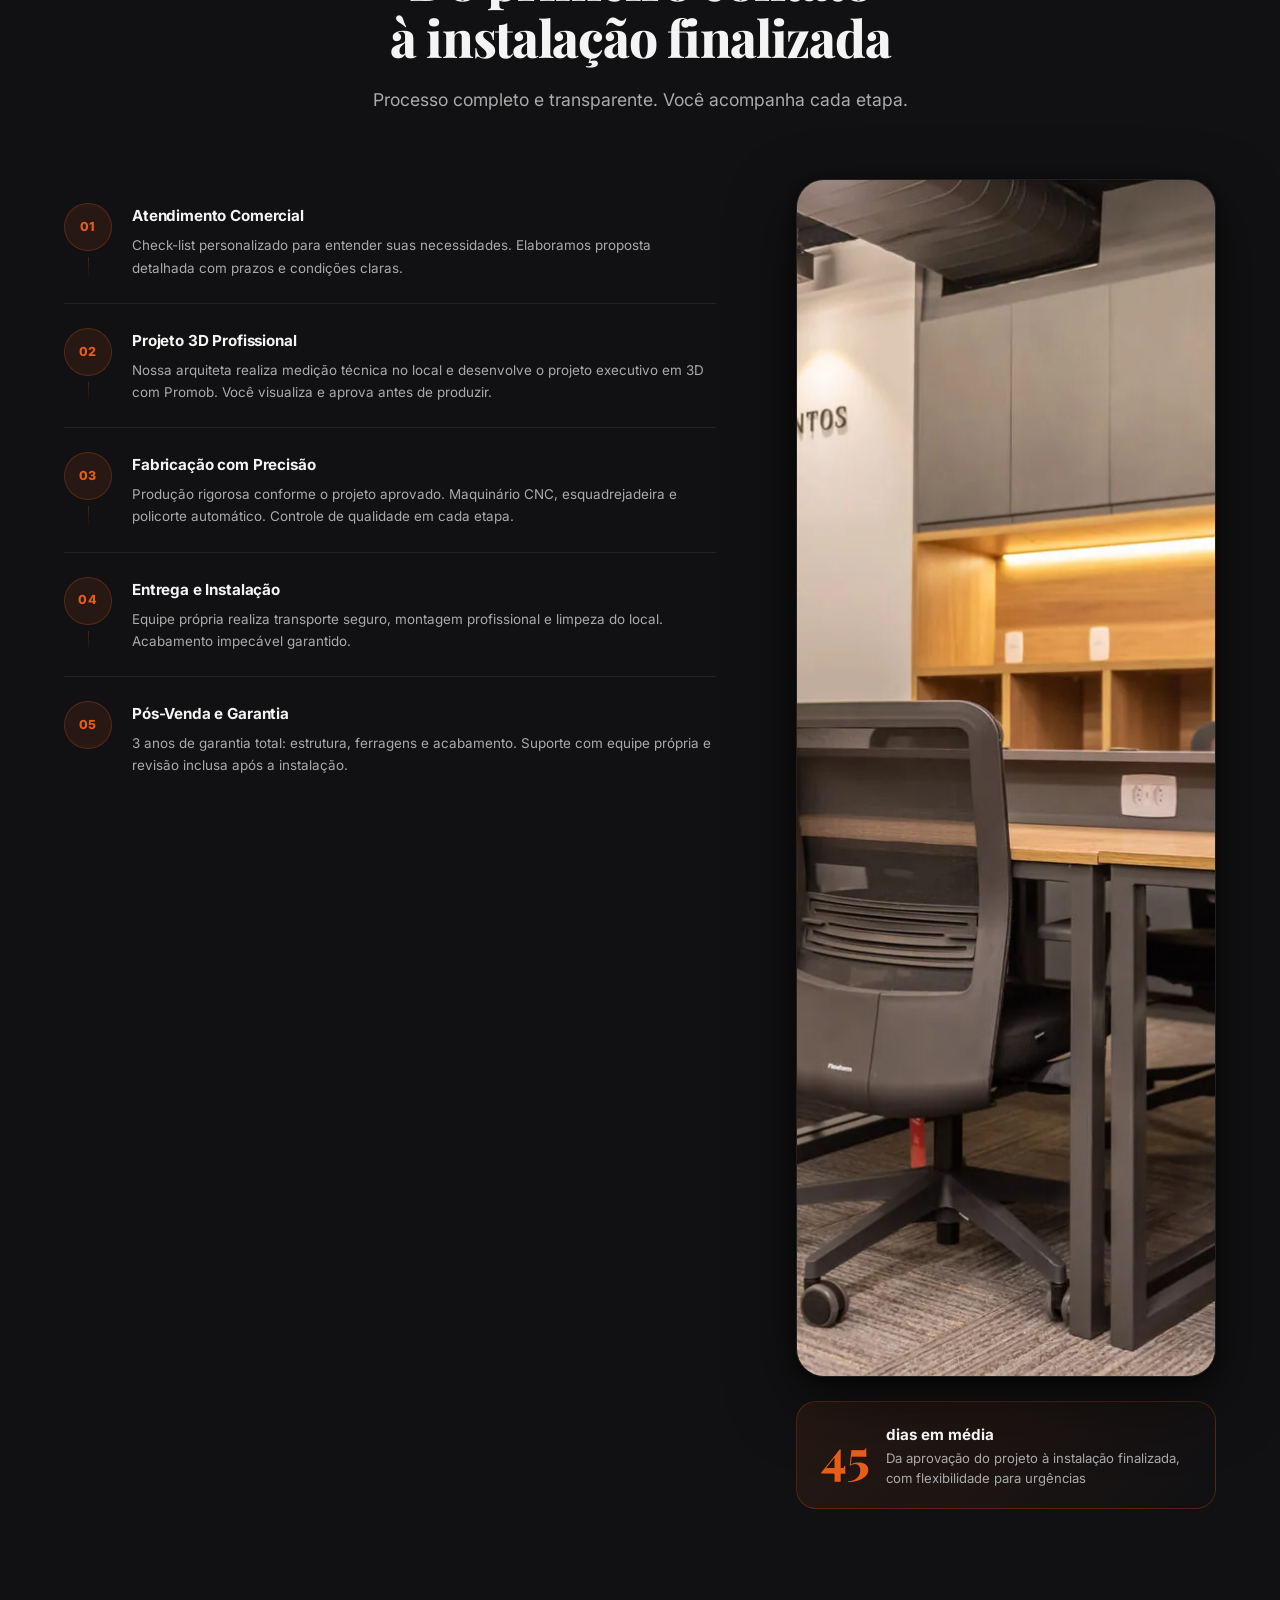
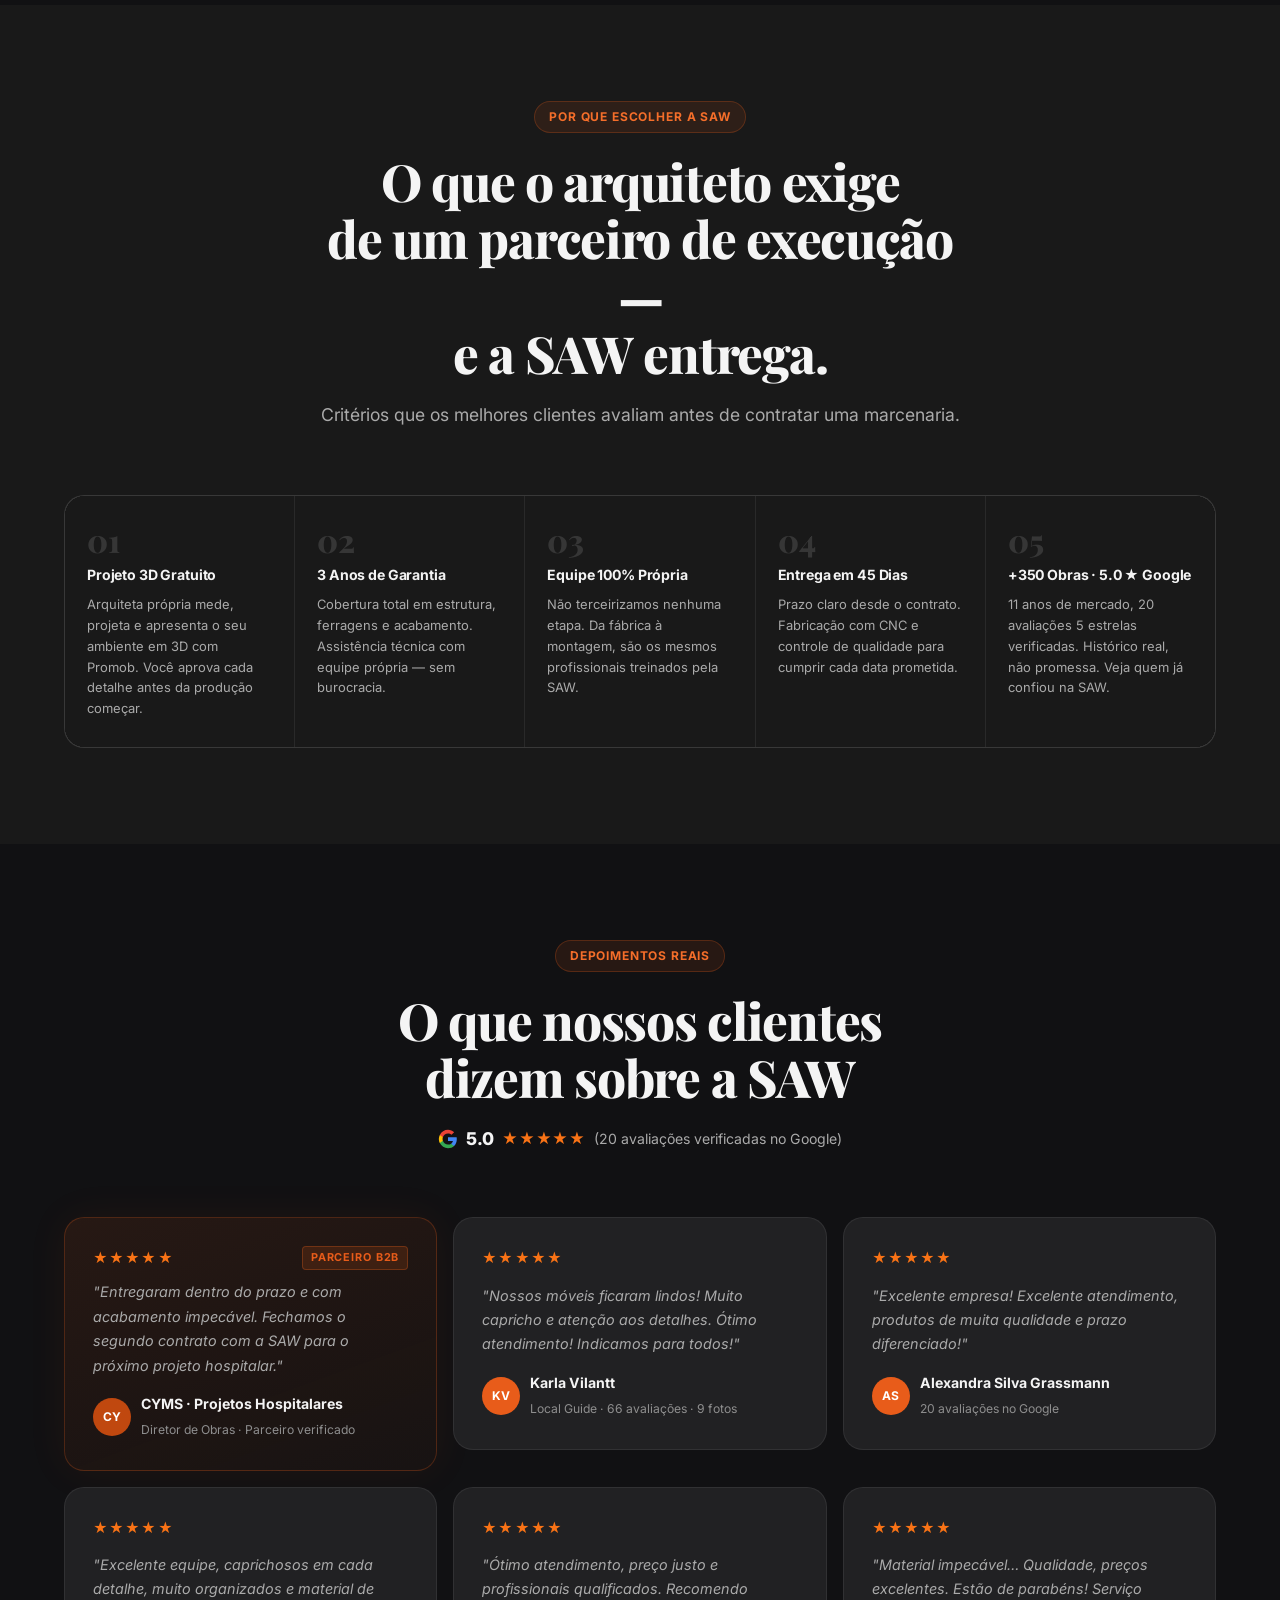
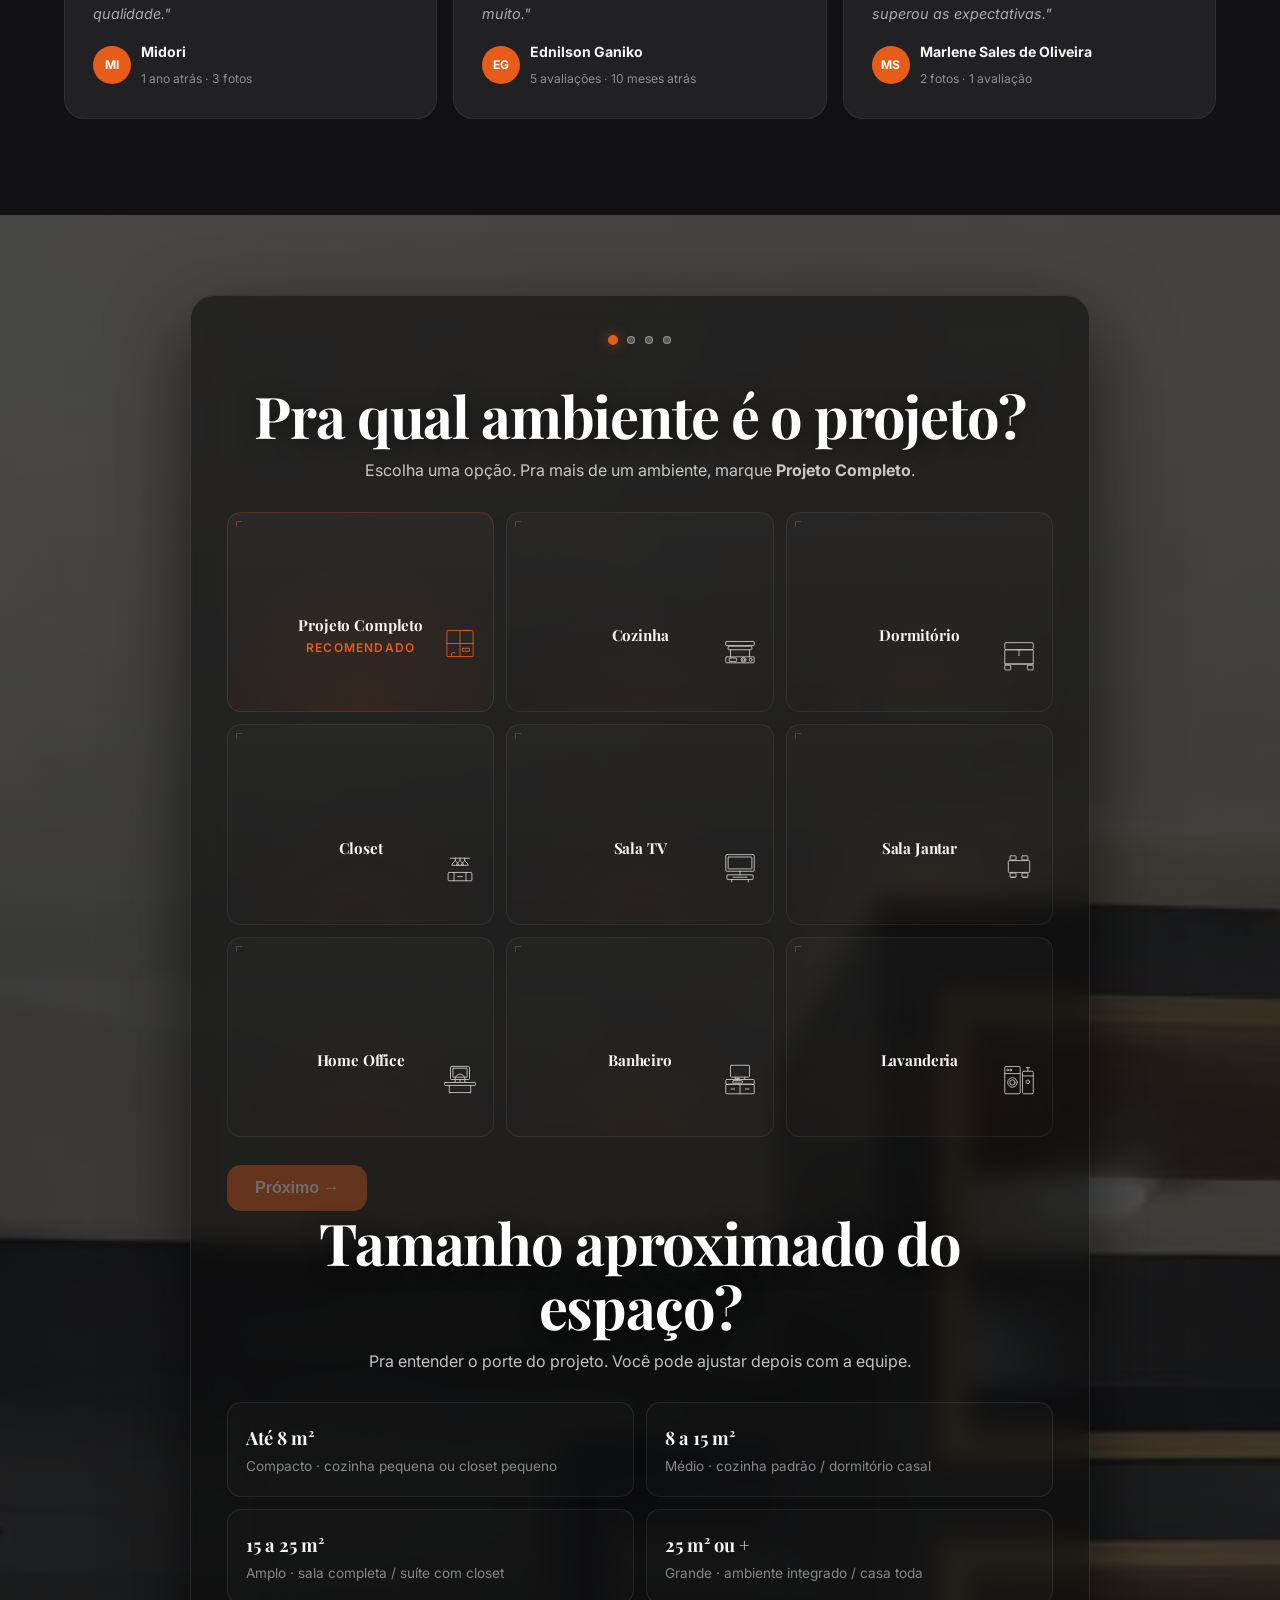
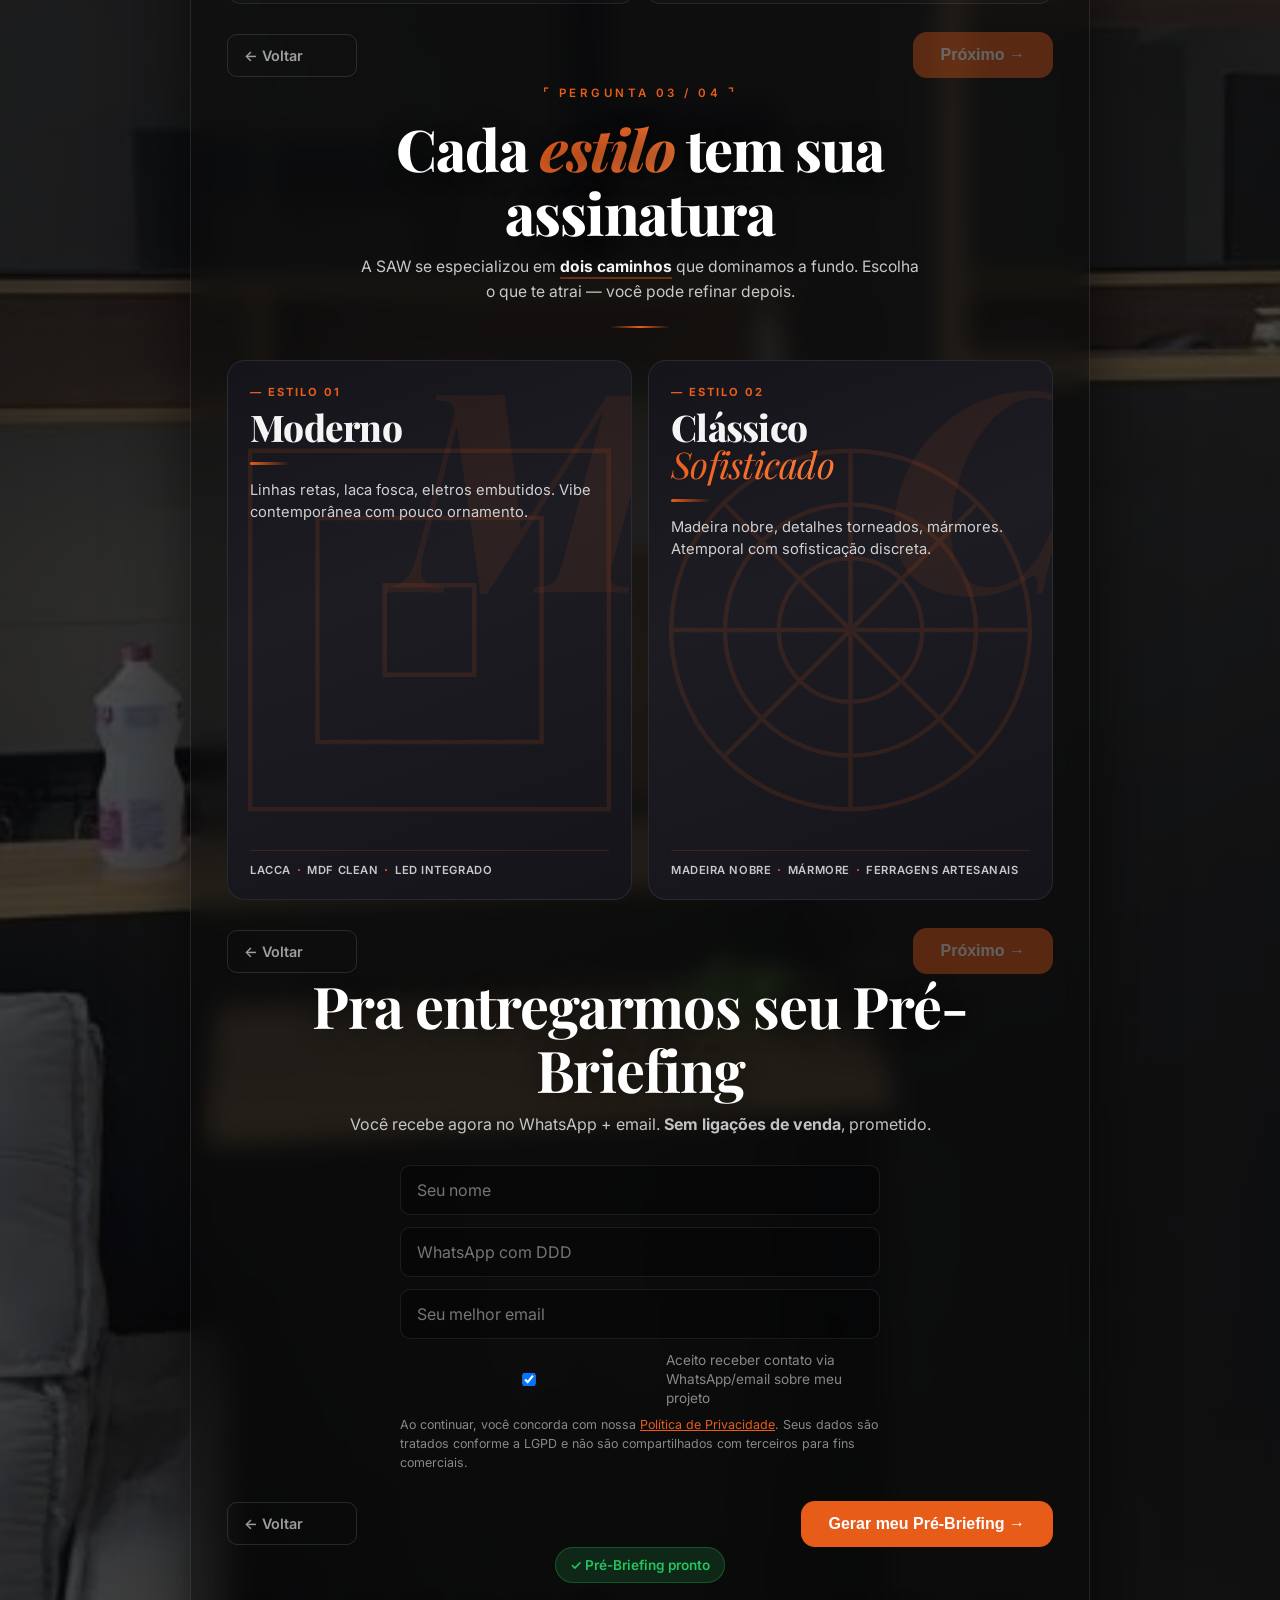
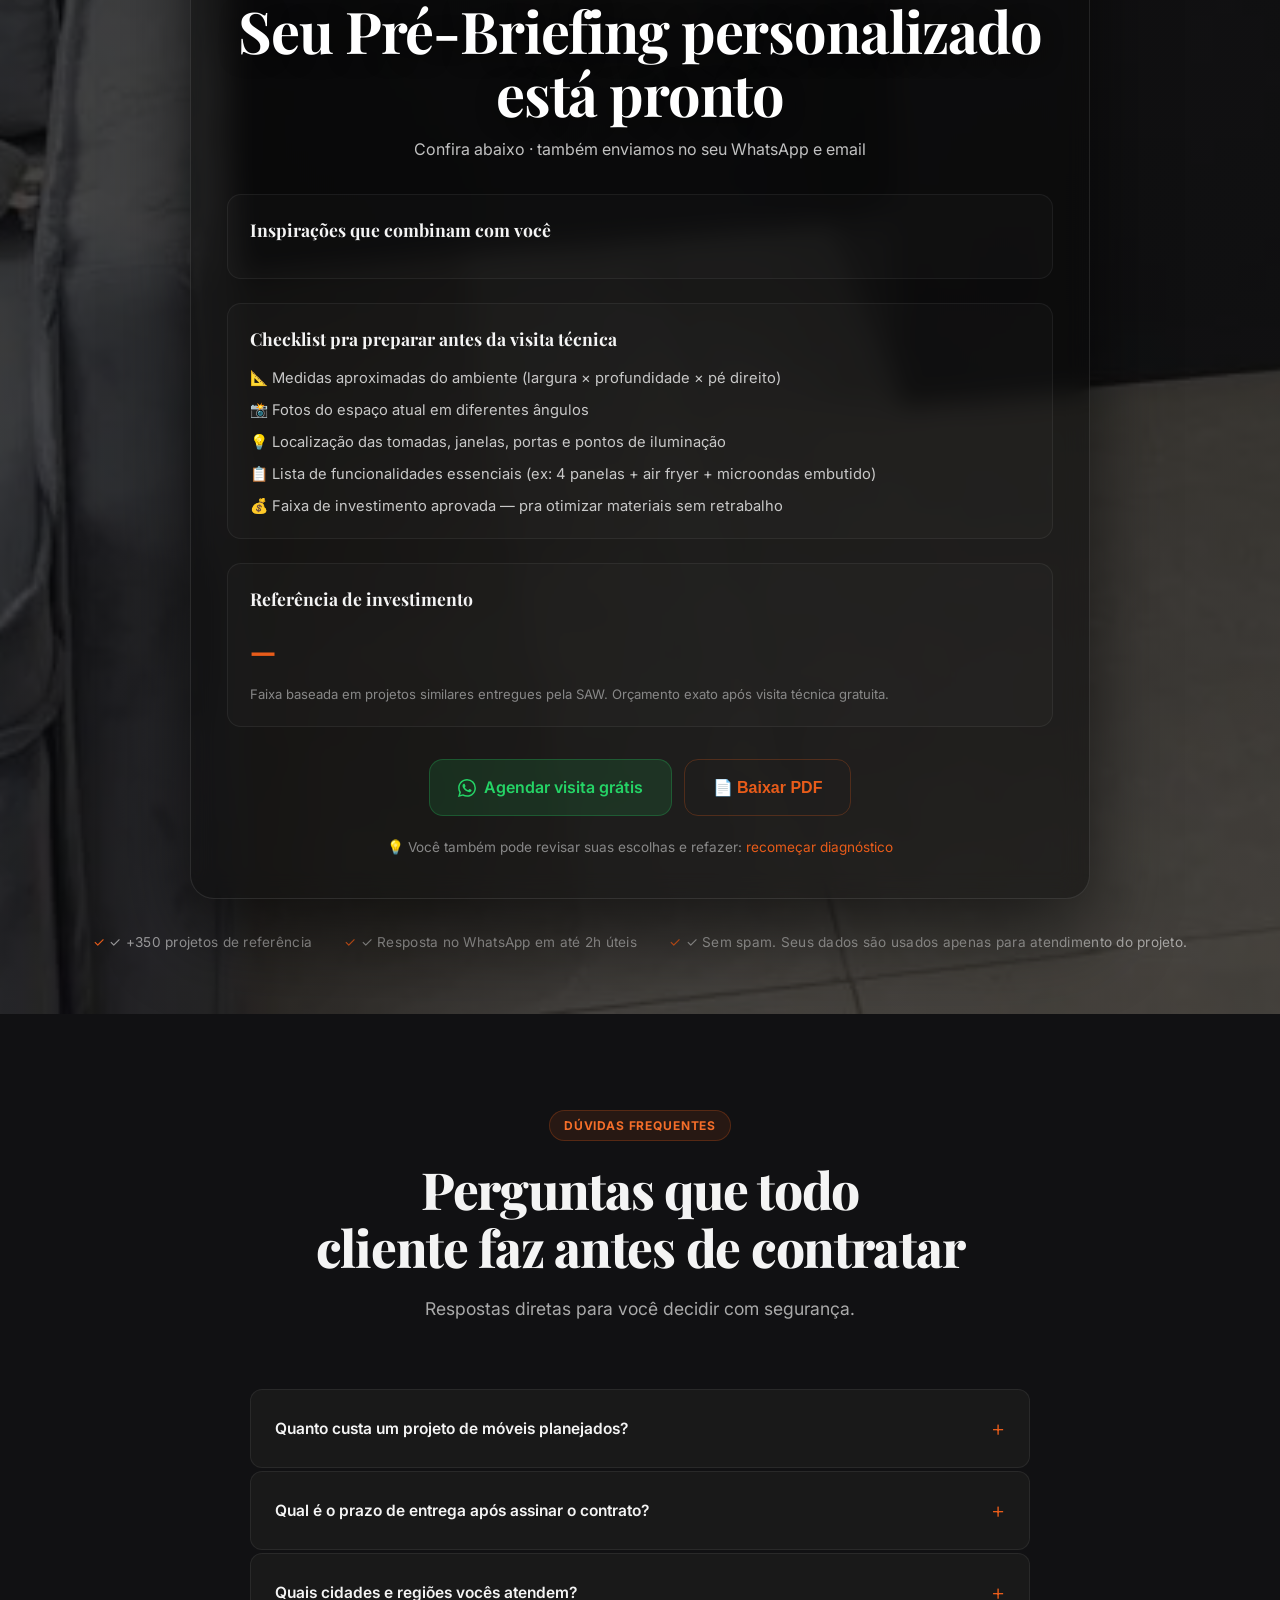
==== commit 4d01882b: "cta: Pre-Briefing atrativo - copy 'Projeto 3D Gratis' + badge GRATIS + pulse + icone planta baixa - " ====
--- a/index.html
+++ b/index.html
@@ -209,17 +209,17 @@
           <svg width="16" height="16" viewBox="0 0 24 24" fill="currentColor"><path d="M17.472 14.382c-.297-.149-1.758-.867-2.03-.967-.273-.099-.471-.148-.67.15-.197.297-.767.966-.94 1.164-.173.199-.347.223-.644.075-.297-.15-1.255-.463-2.39-1.475-.883-.788-1.48-1.761-1.653-2.059-.173-.297-.018-.458.13-.606.134-.133.298-.347.446-.52.149-.174.198-.298.298-.497.099-.198.05-.371-.025-.52-.075-.149-.669-1.612-.916-2.207-.242-.579-.487-.5-.669-.51-.173-.008-.371-.01-.57-.01-.198 0-.52.074-.792.372-.272.297-1.04 1.016-1.04 2.479 0 1.462 1.065 2.875 1.213 3.074.149.198 2.096 3.2 5.077 4.487.709.306 1.262.489 1.694.625.712.227 1.36.195 1.871.118.571-.085 1.758-.719 2.006-1.413.248-.694.248-1.289.173-1.413-.074-.124-.272-.198-.57-.347m-5.421 7.403h-.004a9.87 9.87 0 01-5.031-1.378l-.361-.214-3.741.982.998-3.648-.235-.374a9.86 9.86 0 01-1.51-5.26c.001-5.45 4.436-9.884 9.888-9.884 2.64 0 5.122 1.03 6.988 2.898a9.825 9.825 0 012.893 6.994c-.003 5.45-4.437 9.884-9.885 9.884m8.413-18.297A11.815 11.815 0 0012.05 0C5.495 0 .16 5.335.157 11.892c0 2.096.547 4.142 1.588 5.945L.057 24l6.305-1.654a11.882 11.882 0 005.683 1.448h.005c6.554 0 11.89-5.335 11.893-11.893a11.821 11.821 0 00-3.48-8.413z"/></svg>
           WhatsApp
         </a>
-        <a href="#diag-wizard" class="btn btn--primary">Fazer meu Pré-Briefing →</a>
+        <a href="#diag-wizard" class="btn btn--primary">Projeto 3D Grátis →</a>
       </div>
       <!-- botão compacto visível só em mobile (<900px), ao lado do burger -->
-      <a href="#diag-wizard" class="nav__prebriefing-mobile" aria-label="Pré-Briefing">
-        <svg width="15" height="15" viewBox="0 0 24 24" fill="none" stroke="currentColor" stroke-width="2.5" stroke-linecap="round" stroke-linejoin="round">
-          <path d="M14 2H6a2 2 0 0 0-2 2v16a2 2 0 0 0 2 2h12a2 2 0 0 0 2-2V8z"/>
-          <polyline points="14 2 14 8 20 8"/>
-          <line x1="16" y1="13" x2="8" y2="13"/>
-          <line x1="16" y1="17" x2="8" y2="17"/>
+      <a href="#diag-wizard" class="nav__prebriefing-mobile" aria-label="Projeto 3D Grátis">
+        <svg width="15" height="15" viewBox="0 0 24 24" fill="none" stroke="currentColor" stroke-width="2" stroke-linecap="round" stroke-linejoin="round">
+          <rect x="3" y="3" width="18" height="18" rx="1"/>
+          <line x1="3" y1="12" x2="12" y2="12"/>
+          <line x1="12" y1="3" x2="12" y2="21"/>
+          <line x1="12" y1="17" x2="21" y2="17"/>
         </svg>
-        Pre-Briefing →
+        Projeto 3D Grátis →
       </a>
       <button class="nav__burger" id="burger" aria-label="Abrir menu" aria-expanded="false">
         <span></span><span></span><span></span>
@@ -230,7 +230,7 @@
       <a href="#depoimentos">Depoimentos</a>
       <a href="#faq">Dúvidas Frequentes</a>
       <a href="https://wa.me/551134959479?text=Ol%C3%A1!%20Vim%20pelo%20site%20da%20SAW%20e%20gostaria%20de%20saber%20mais%20sobre%20m%C3%B3veis%20planejados." target="_blank" rel="noopener" class="btn btn--whatsapp">WhatsApp</a>
-      <a href="#diag-wizard" class="btn btn--primary">Fazer meu Pré-Briefing →</a>
+      <a href="#diag-wizard" class="btn btn--primary">Projeto 3D Grátis →</a>
     </div>
   </header>
 
@@ -2620,13 +2620,14 @@
   </footer>
 
   <!-- ===== PRÉ-BRIEFING FLUTUANTE (mobile only — esquerda) ===== -->
-  <a href="#diag-wizard" class="pre-briefing-float" aria-label="Fazer meu Pré-Briefing">
-    <svg width="18" height="18" viewBox="0 0 24 24" fill="none" stroke="currentColor" stroke-width="2.5" stroke-linecap="round" stroke-linejoin="round">
-      <path d="M14 2H6a2 2 0 0 0-2 2v16a2 2 0 0 0 2 2h12a2 2 0 0 0 2-2V8z"/>
-      <polyline points="14 2 14 8 20 8"/>
-      <line x1="16" y1="13" x2="8" y2="17"/>
+  <a href="#diag-wizard" class="pre-briefing-float" aria-label="Projeto 3D Grátis">
+    <svg width="20" height="20" viewBox="0 0 24 24" fill="none" stroke="currentColor" stroke-width="2" stroke-linecap="round" stroke-linejoin="round">
+      <rect x="3" y="3" width="18" height="18" rx="1"/>
+      <line x1="3" y1="12" x2="12" y2="12"/>
+      <line x1="12" y1="3" x2="12" y2="21"/>
+      <line x1="12" y1="17" x2="21" y2="17"/>
     </svg>
-    <span>Pré-Briefing</span>
+    <span>Projeto 3D Grátis</span>
   </a>
 
   <!-- ===== WHATSAPP FLUTUANTE ===== -->
--- a/style.css
+++ b/style.css
@@ -800,7 +800,12 @@
 
 /* ═══════════════════════════════════════
    PRÉ-BRIEFING FLUTUANTE (mobile only)
+   v2 — "Projeto 3D Grátis" · badge · pulse
 ═══════════════════════════════════════ */
+@keyframes prebriefing-pulse {
+  0%, 100% { transform: scale(1); }
+  50%       { transform: scale(1.04); }
+}
 .pre-briefing-float {
   position: fixed;
   bottom: 28px;
@@ -808,33 +813,48 @@
   z-index: 9999;
   background: #E85C1A;
   color: #fff;
-  padding: 14px 18px;
+  padding: 15px 22px;
   border-radius: 50px;
   font-family: Inter, sans-serif;
   font-weight: 700;
   font-size: .88rem;
-  box-shadow: 0 4px 20px rgba(232,92,26,.45), 0 2px 8px rgba(0,0,0,.3);
+  box-shadow: 0 6px 20px rgba(232,92,26,.5), 0 2px 8px rgba(0,0,0,.3);
   display: none;
   align-items: center;
   gap: 8px;
   text-decoration: none;
   transition: transform .2s ease, box-shadow .2s ease;
-  animation: pb-glow 3s ease-in-out infinite;
+  animation: prebriefing-pulse 4s ease-in-out infinite;
+}
+/* badge GRÁTIS */
+.pre-briefing-float::before {
+  content: 'GRÁTIS';
+  position: absolute;
+  top: -9px;
+  right: -4px;
+  background: #FFD700;
+  color: #1a1a1a;
+  font-size: 10px;
+  font-weight: 800;
+  letter-spacing: .5px;
+  padding: 3px 8px;
+  border-radius: 100px;
+  box-shadow: 0 2px 6px rgba(0,0,0,.3);
 }
 .pre-briefing-float:hover {
-  transform: translateY(-3px) scale(1.04);
-  box-shadow: 0 8px 36px rgba(232,92,26,.6);
+  animation: none;
+  transform: scale(1.08);
+  box-shadow: 0 8px 36px rgba(232,92,26,.65);
   color: #fff;
-}
-@keyframes pb-glow {
-  0%,100% { box-shadow: 0 4px 20px rgba(232,92,26,.45), 0 2px 8px rgba(0,0,0,.3); }
-  50%      { box-shadow: 0 4px 36px rgba(232,92,26,.7),  0 2px 8px rgba(0,0,0,.3); }
 }
 @media (max-width: 768px) {
   .pre-briefing-float { display: inline-flex; }
 }
 @media (max-width: 640px) {
-  .pre-briefing-float { bottom: 16px; left: 16px; padding: 12px; border-radius: 50%; }
+  .pre-briefing-float { bottom: 16px; left: 16px; padding: 14px 18px; border-radius: 50px; }
+}
+@media (max-width: 420px) {
+  .pre-briefing-float { padding: 14px; border-radius: 50%; }
   .pre-briefing-float span { display: none; }
 }
 
@@ -845,10 +865,10 @@
   gap: 6px;
   background: #E85C1A;
   color: #fff;
-  padding: 8px 14px;
+  padding: 9px 15px;
   border-radius: 50px;
   font-weight: 700;
-  font-size: .78rem;
+  font-size: .82rem;
   text-decoration: none;
   white-space: nowrap;
   transition: opacity .2s;
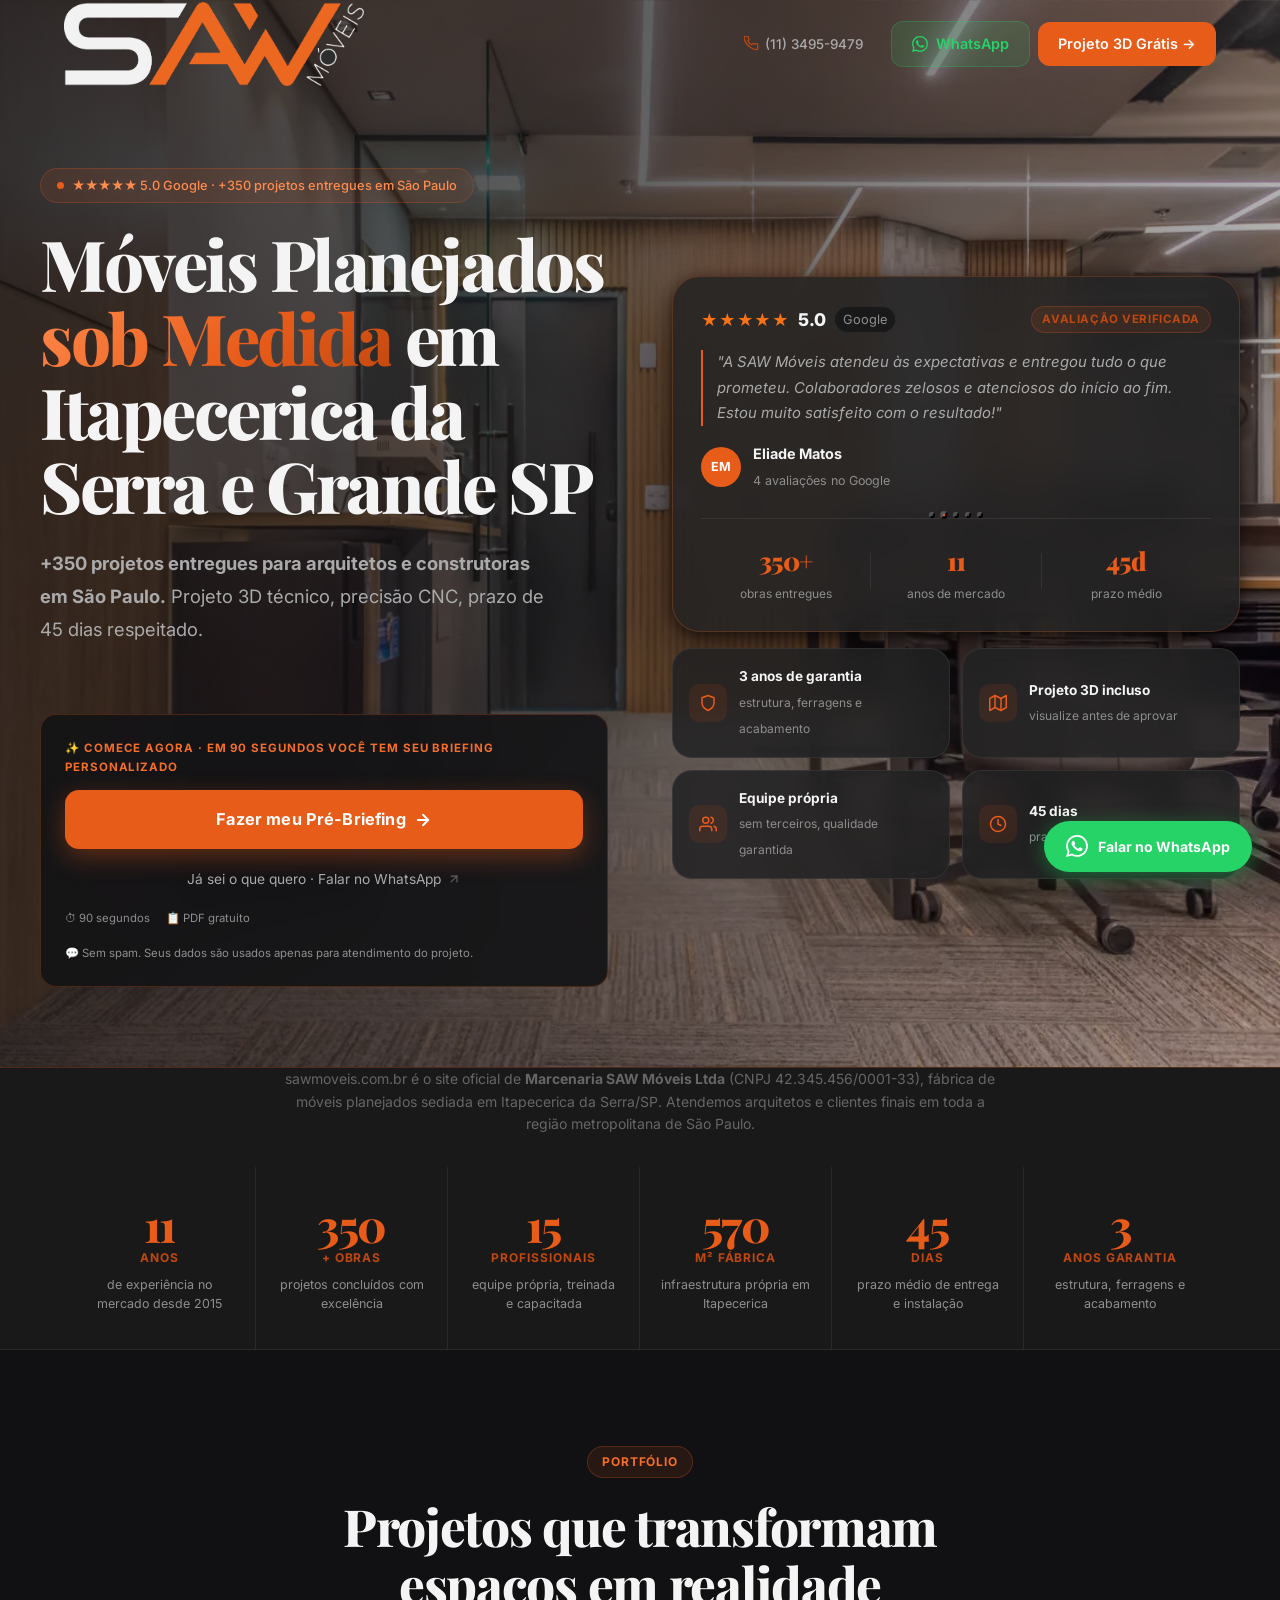
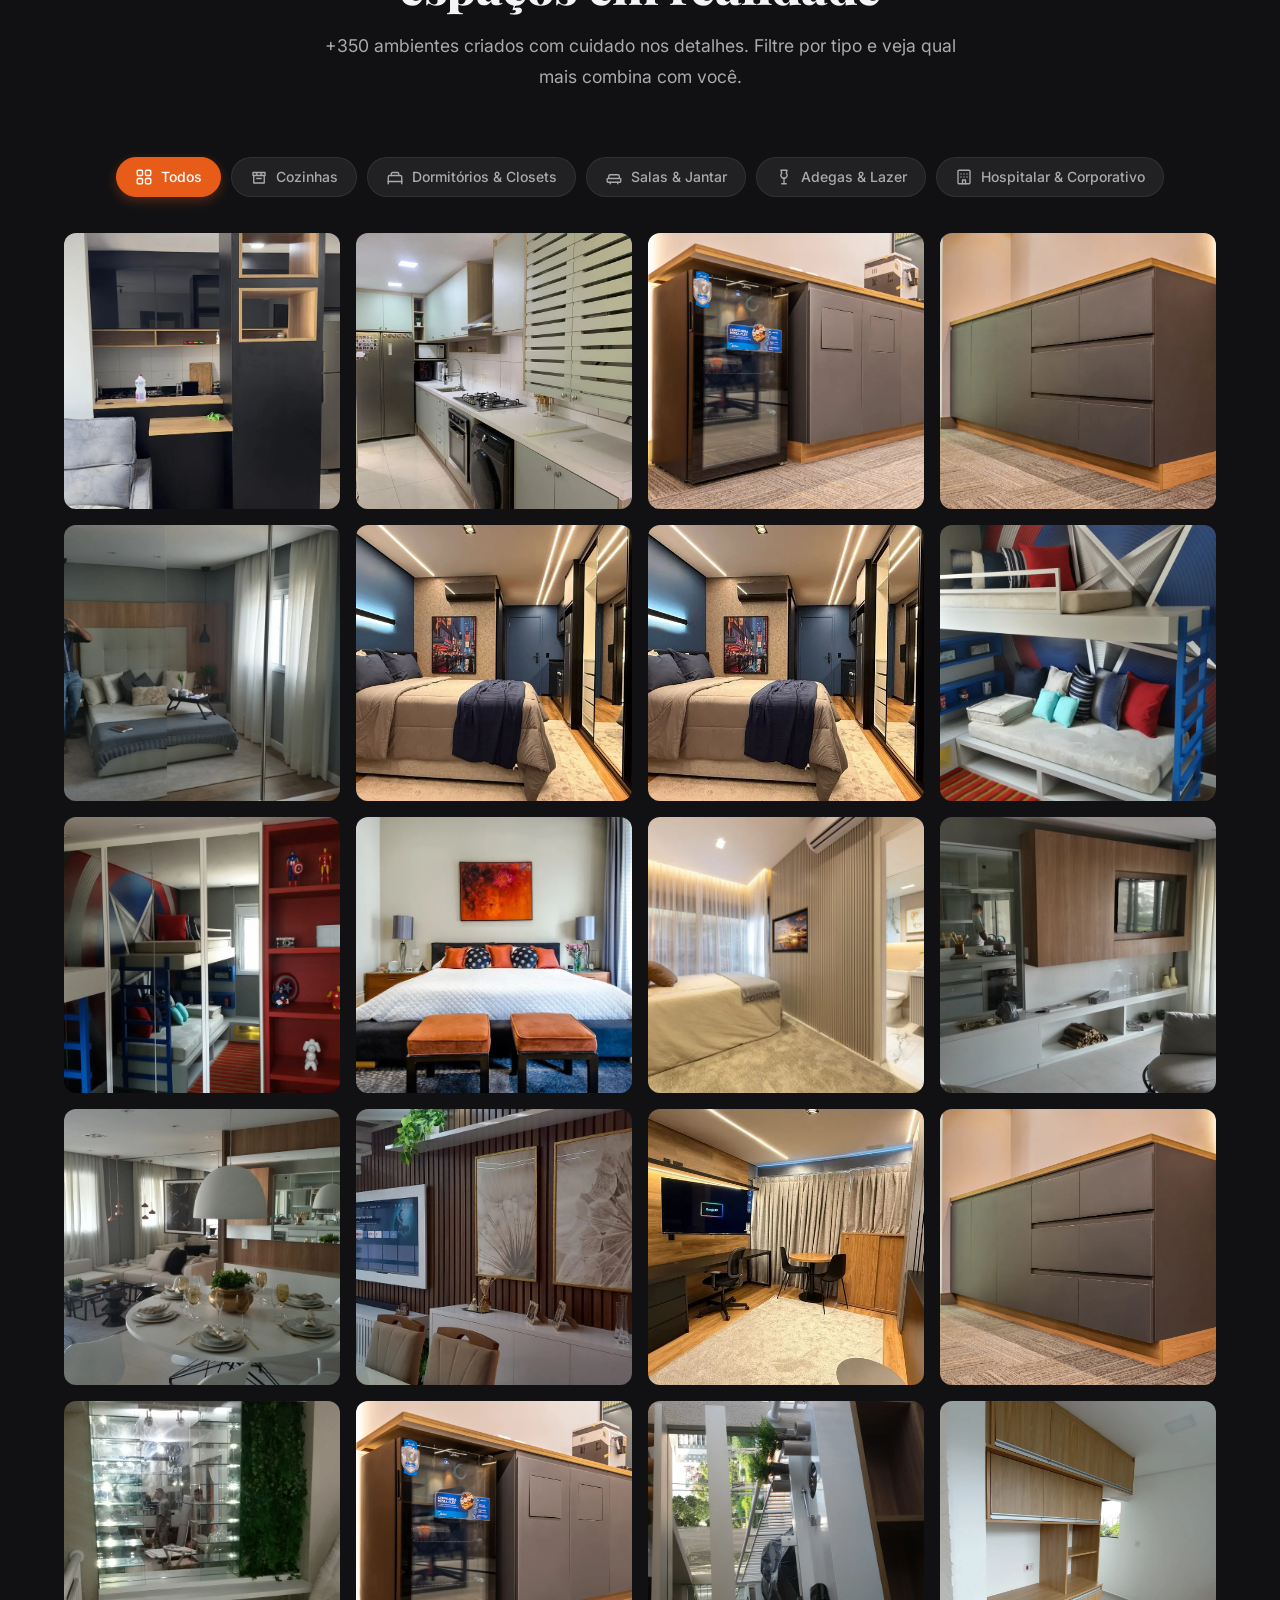
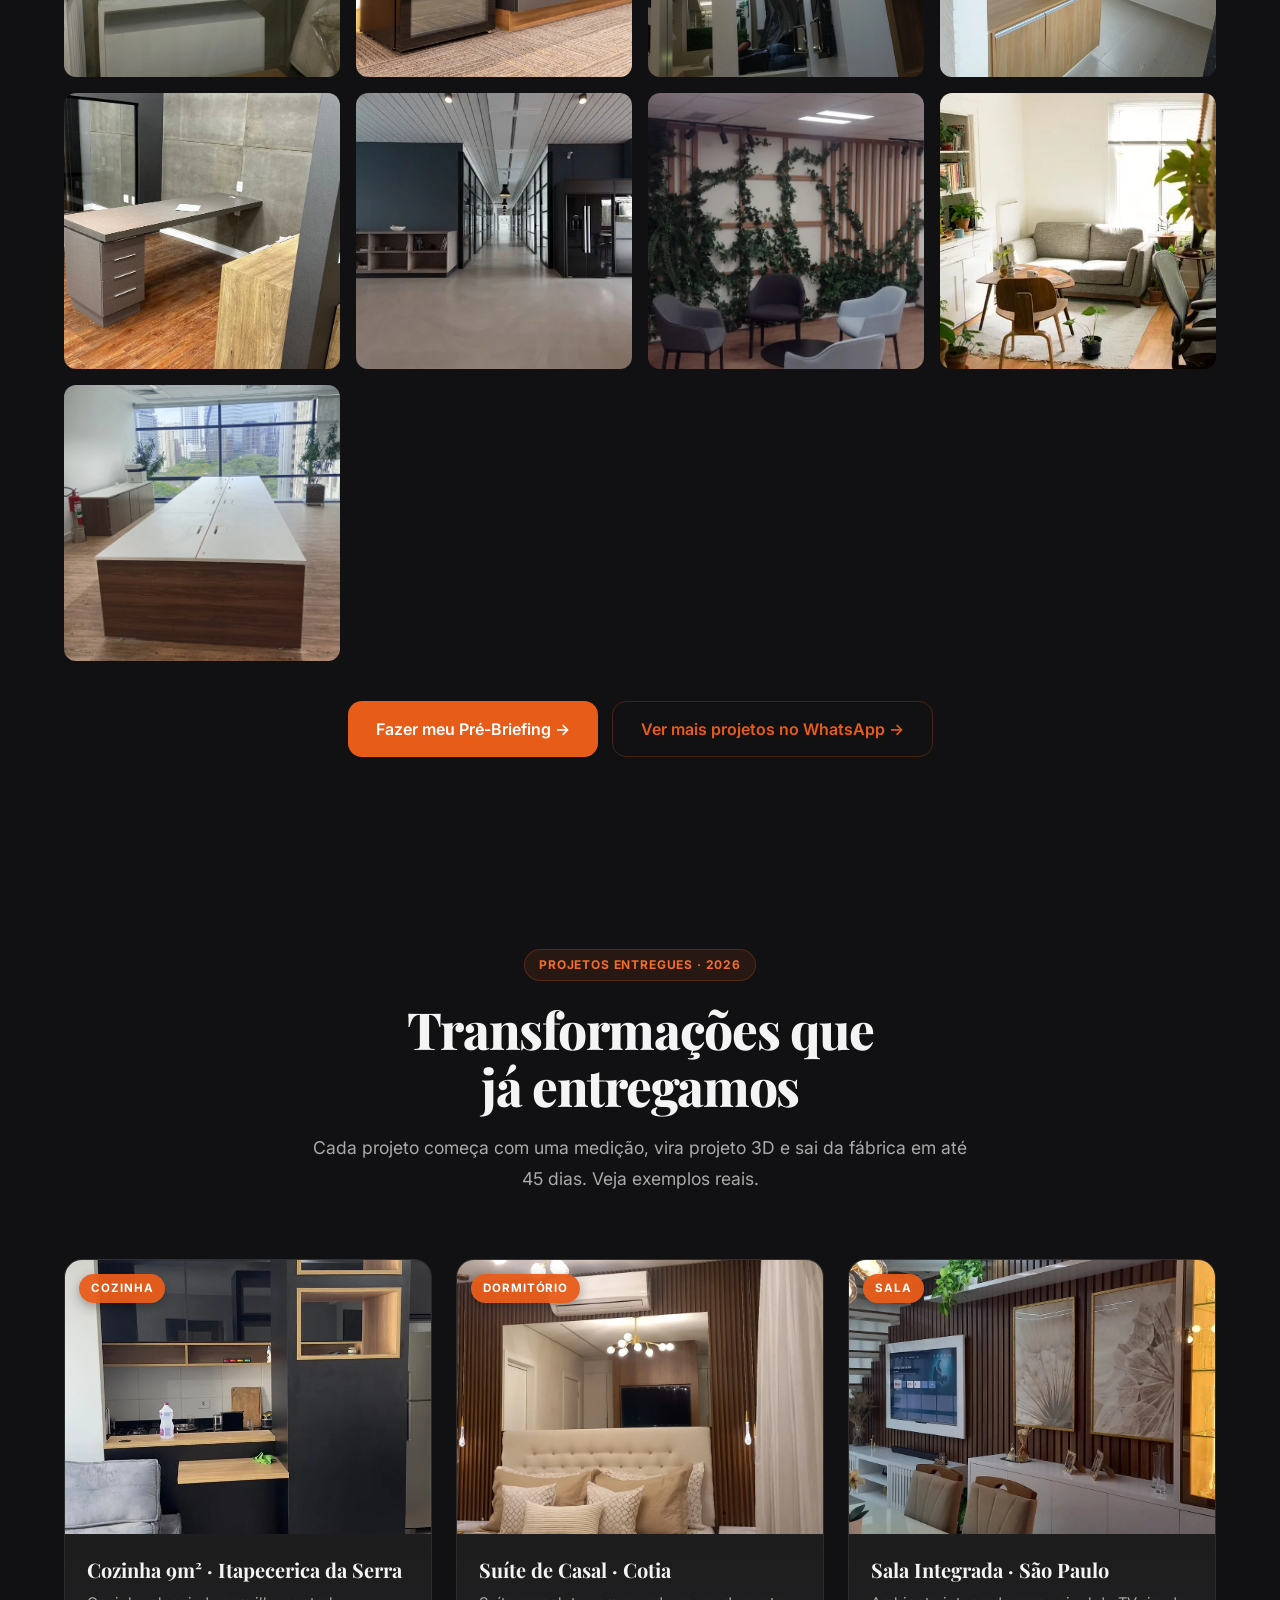
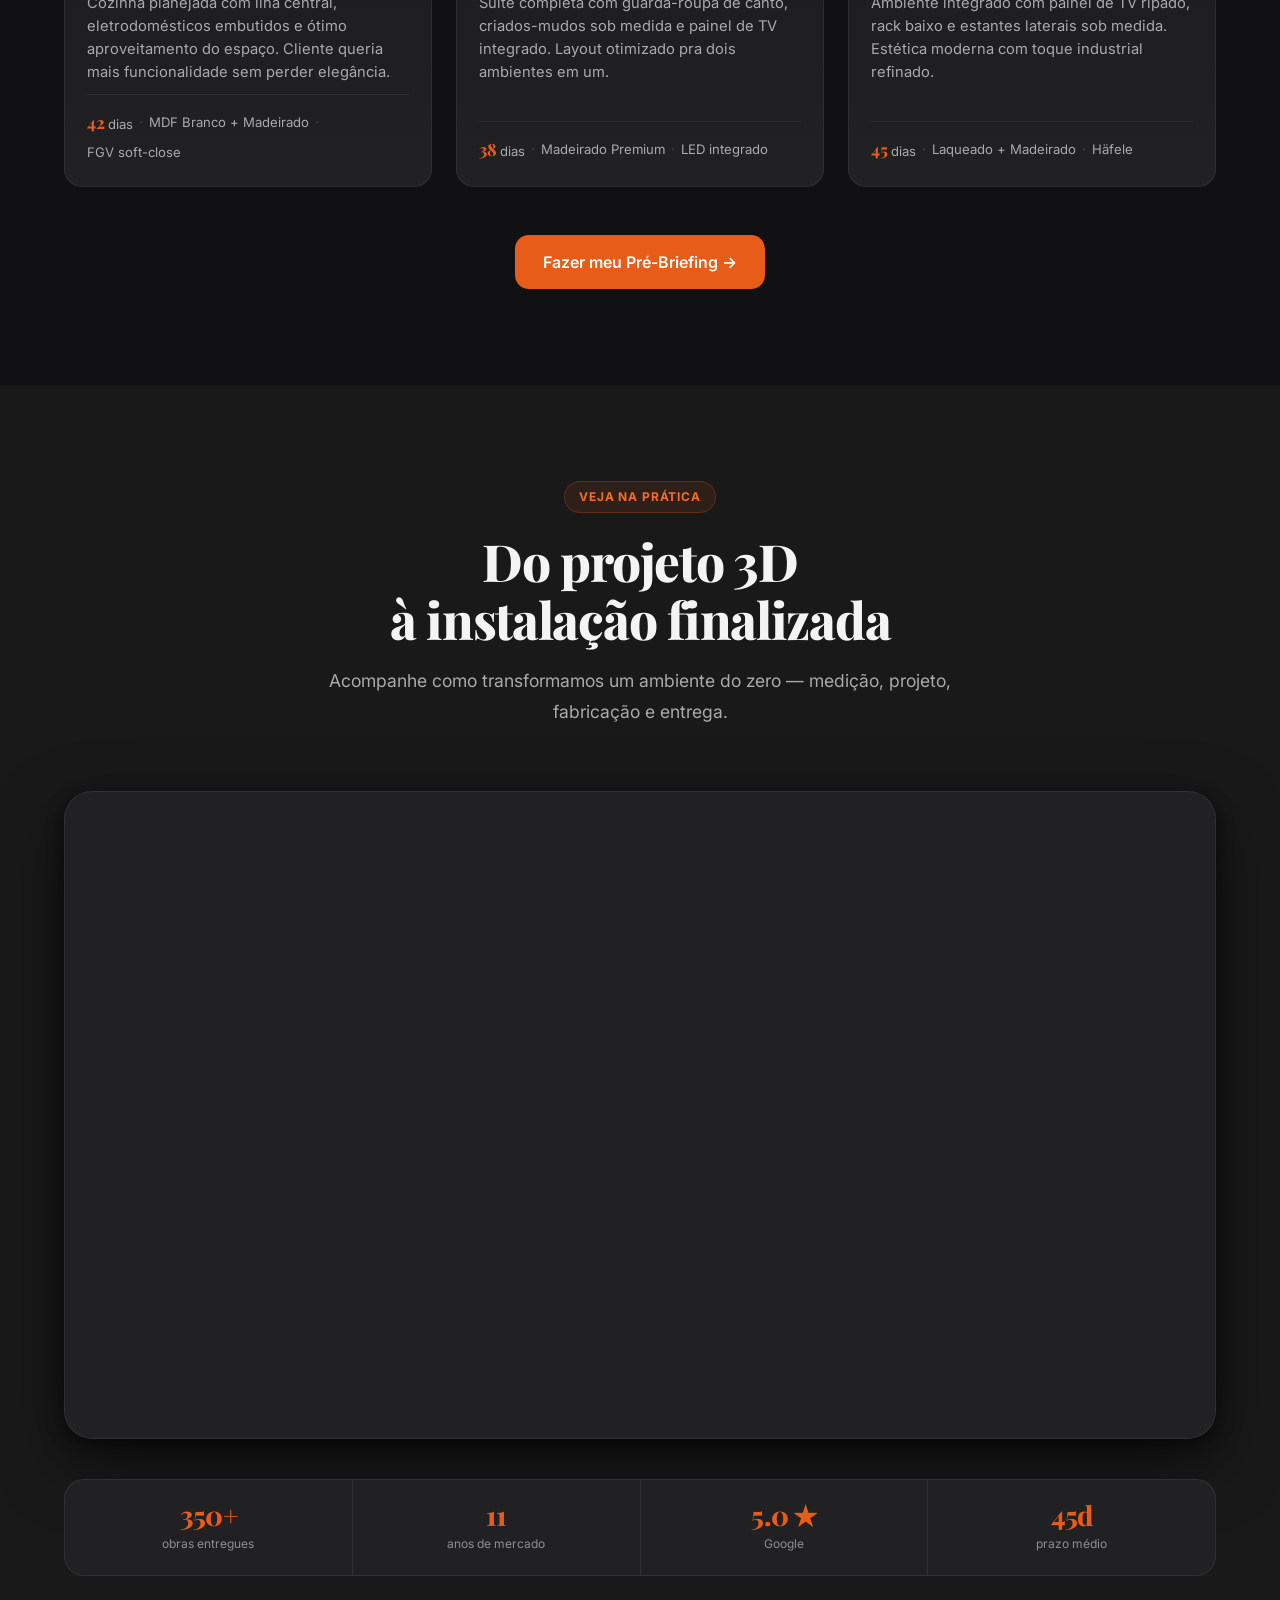
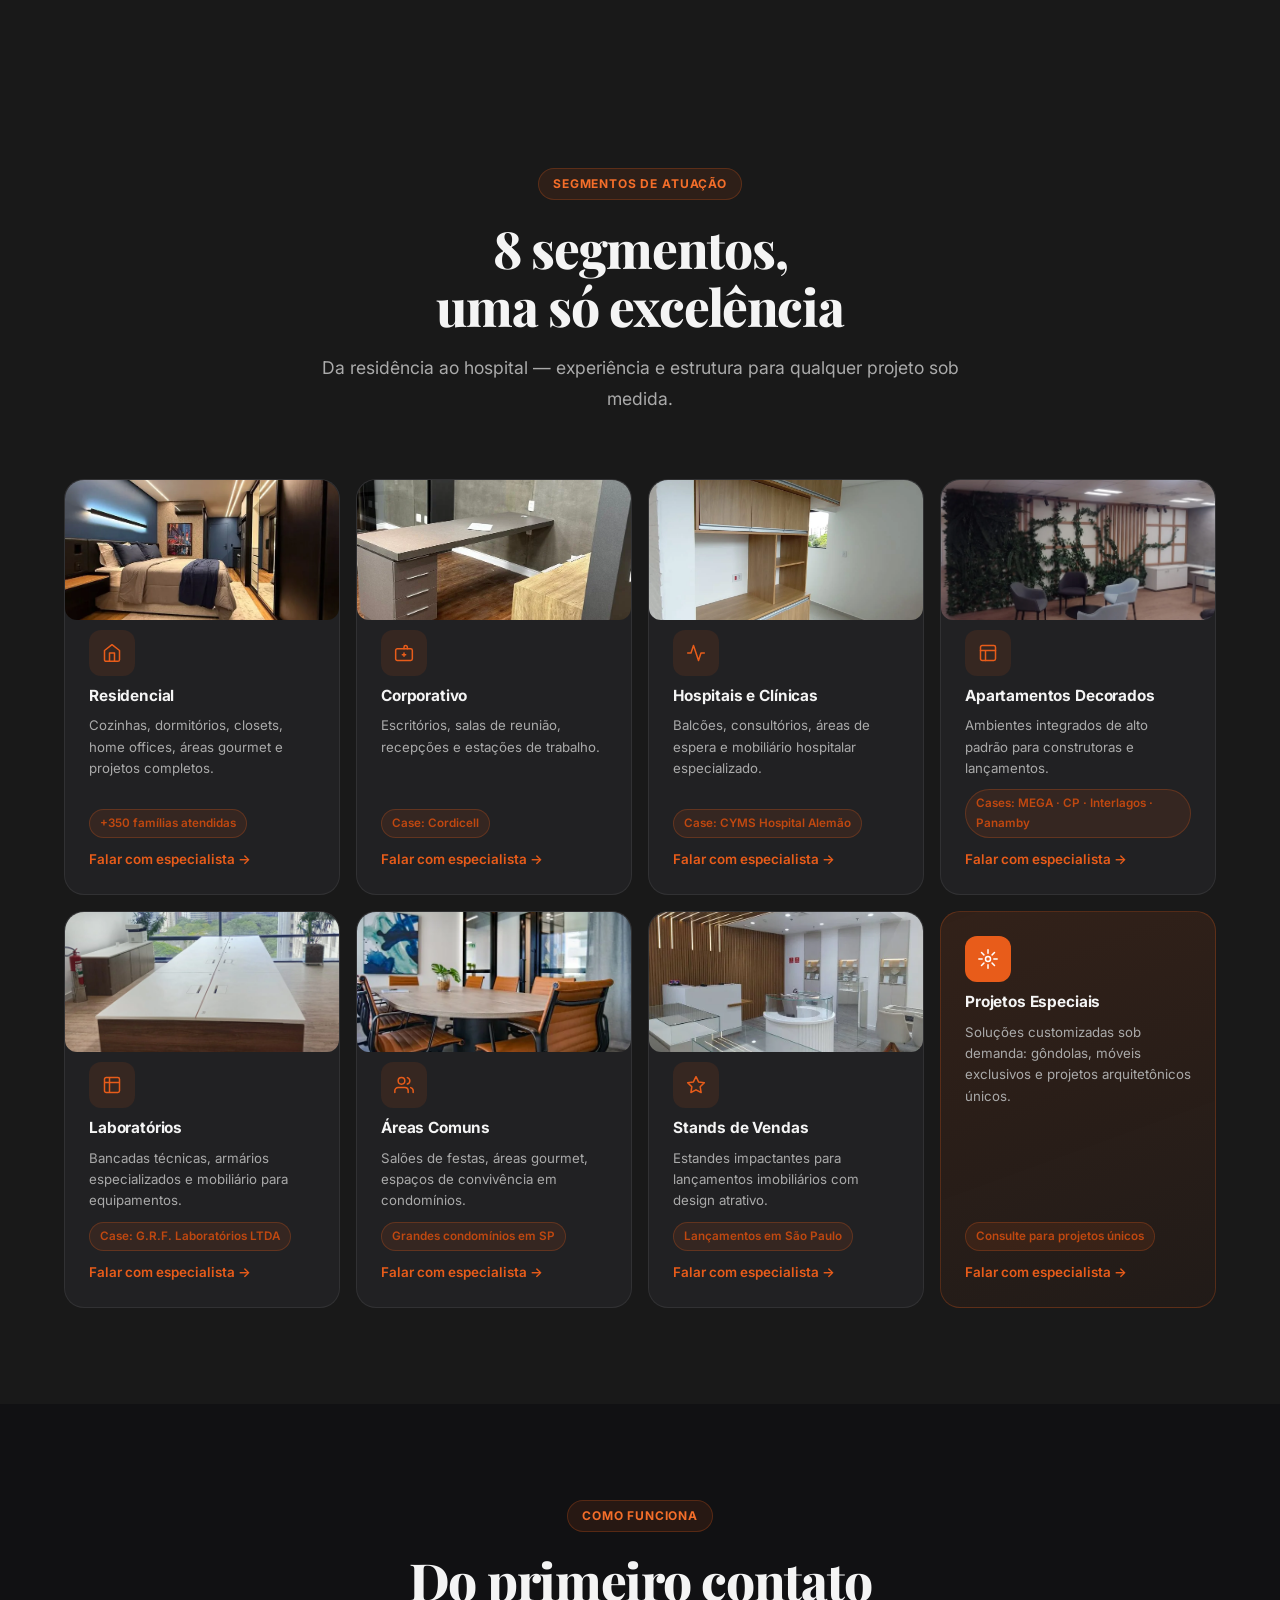
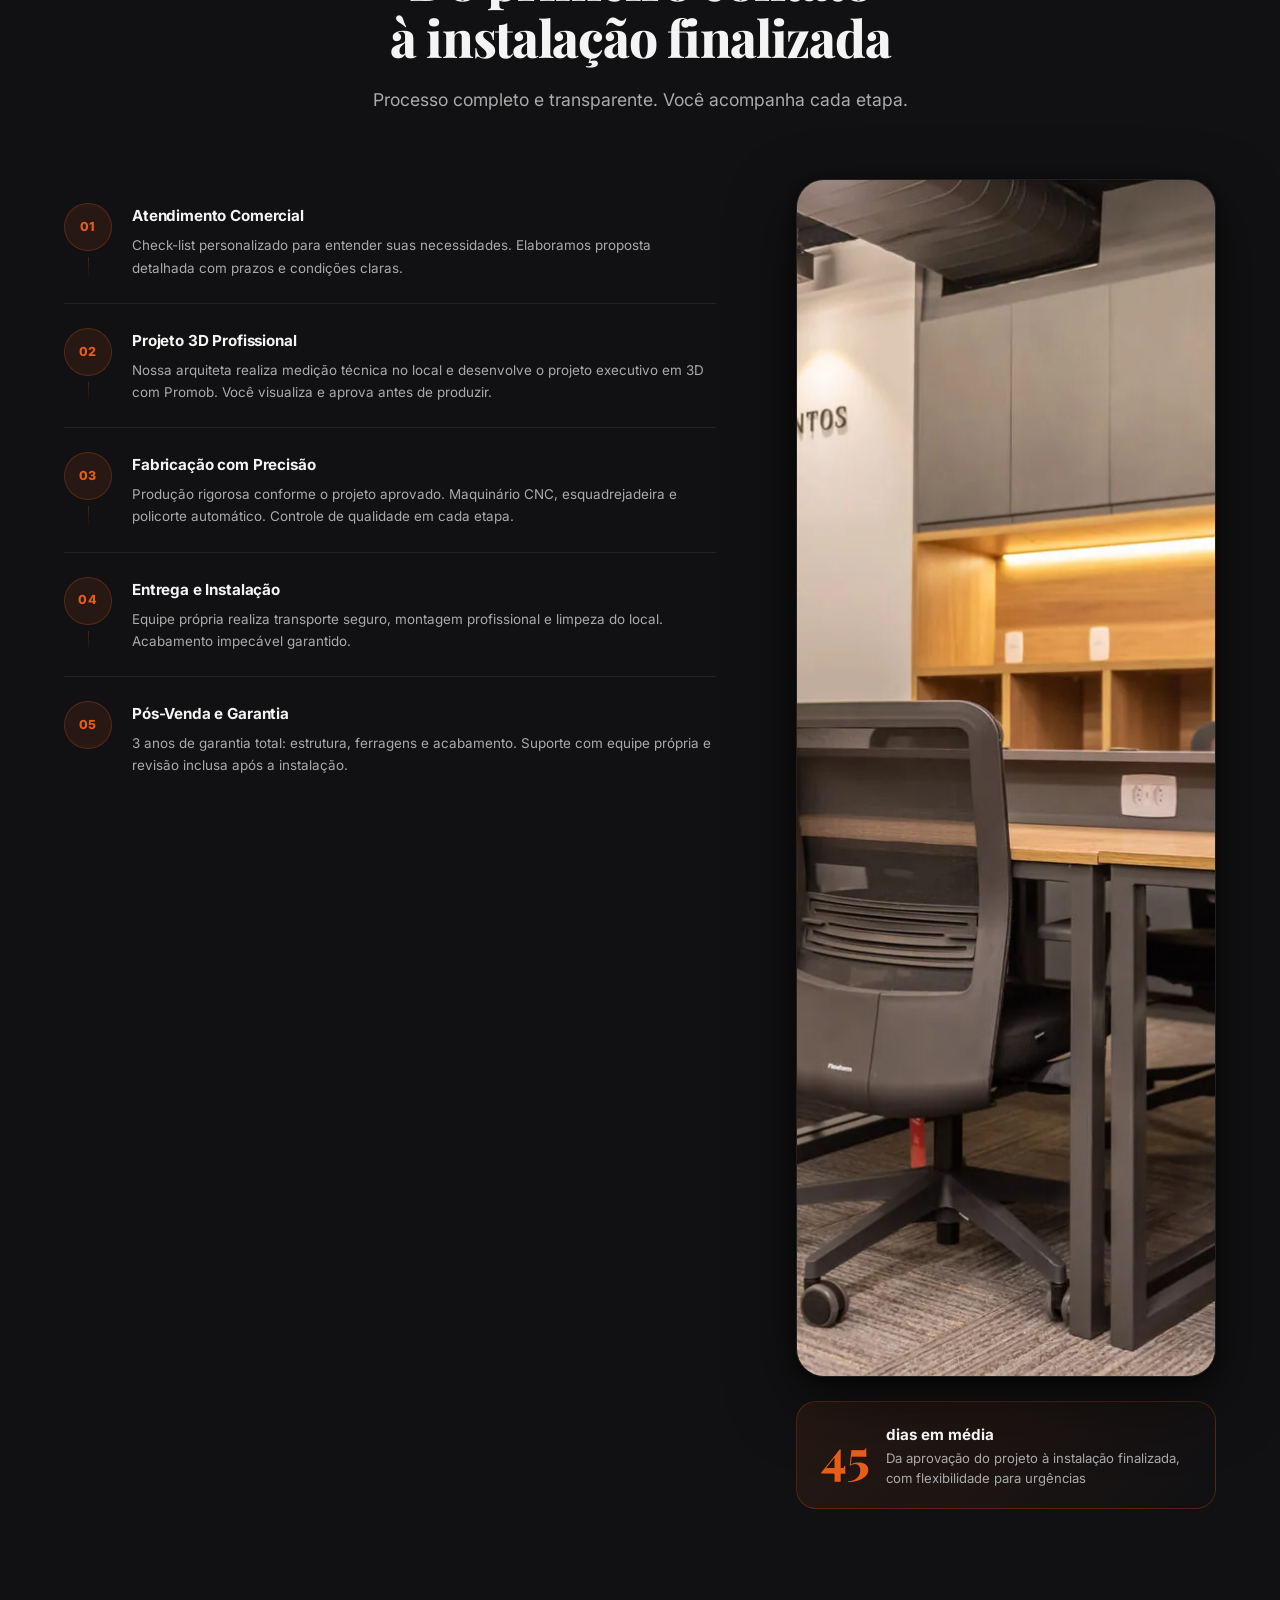
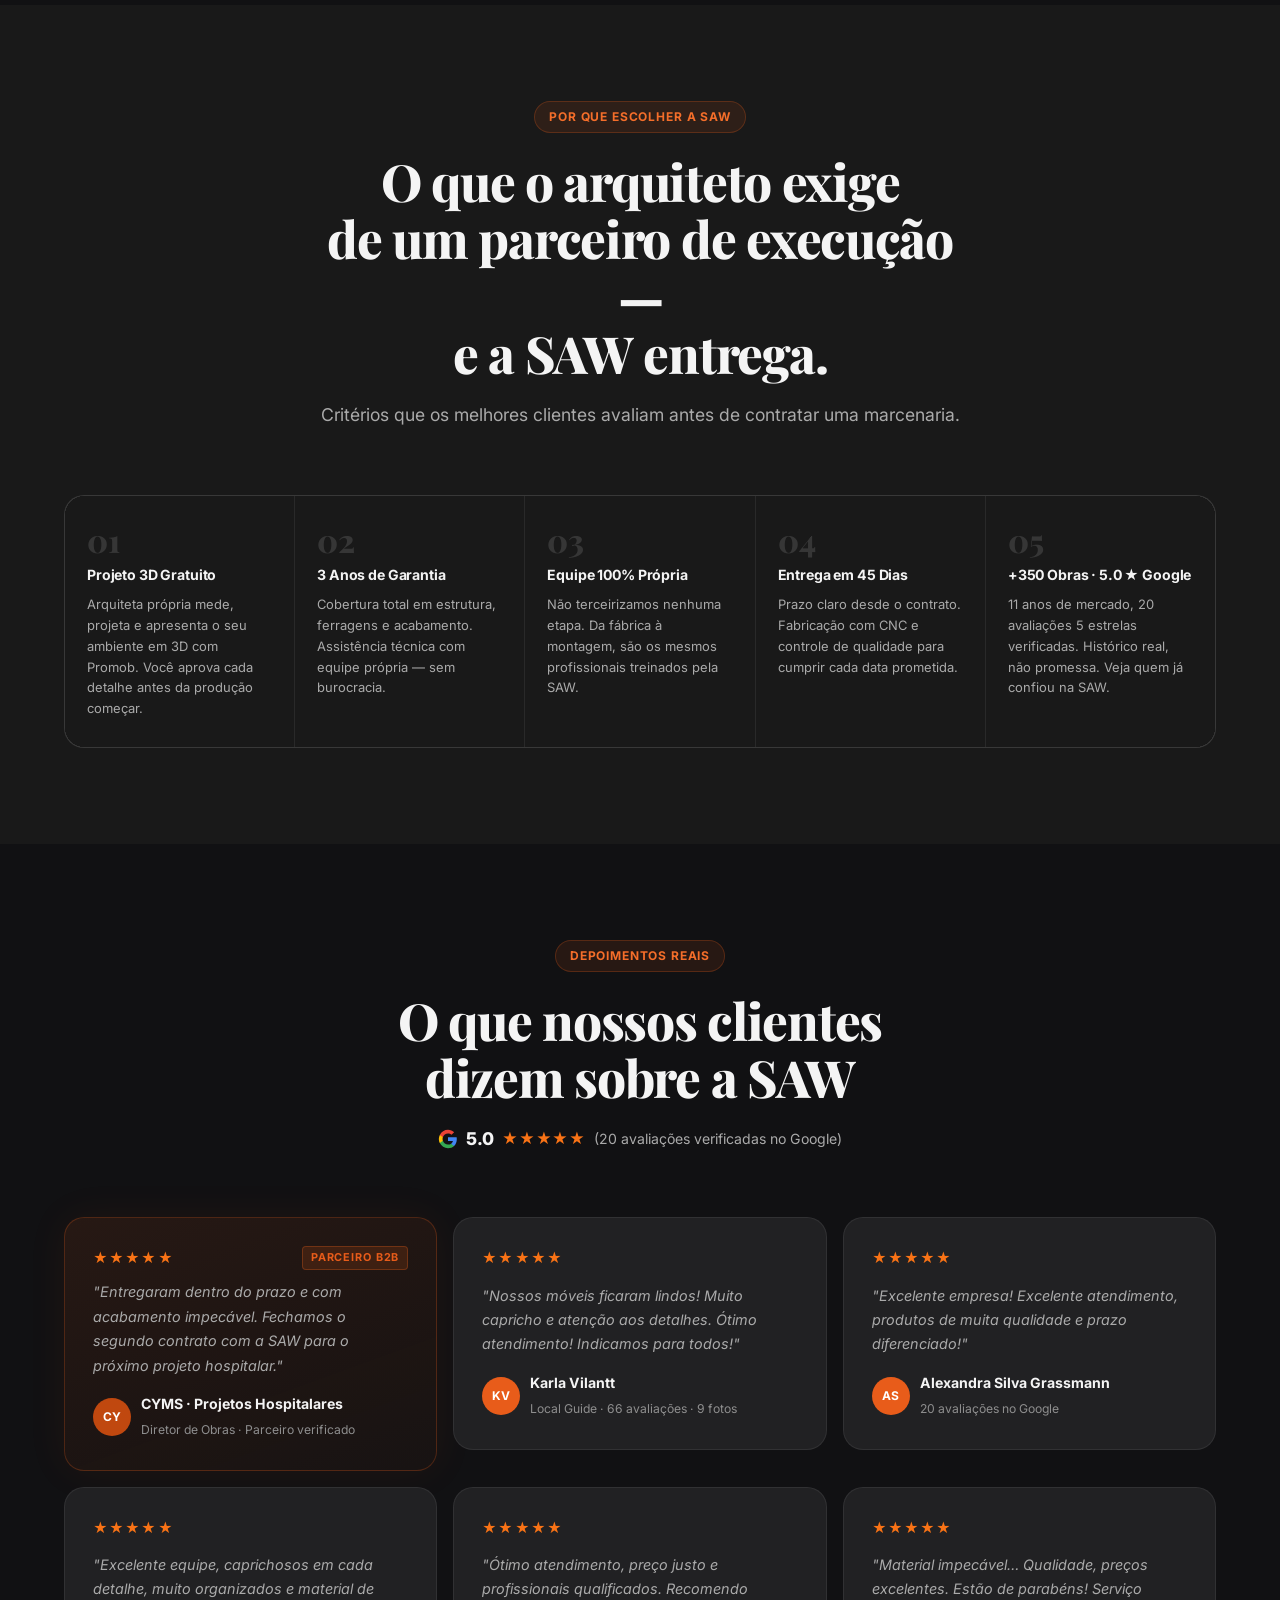
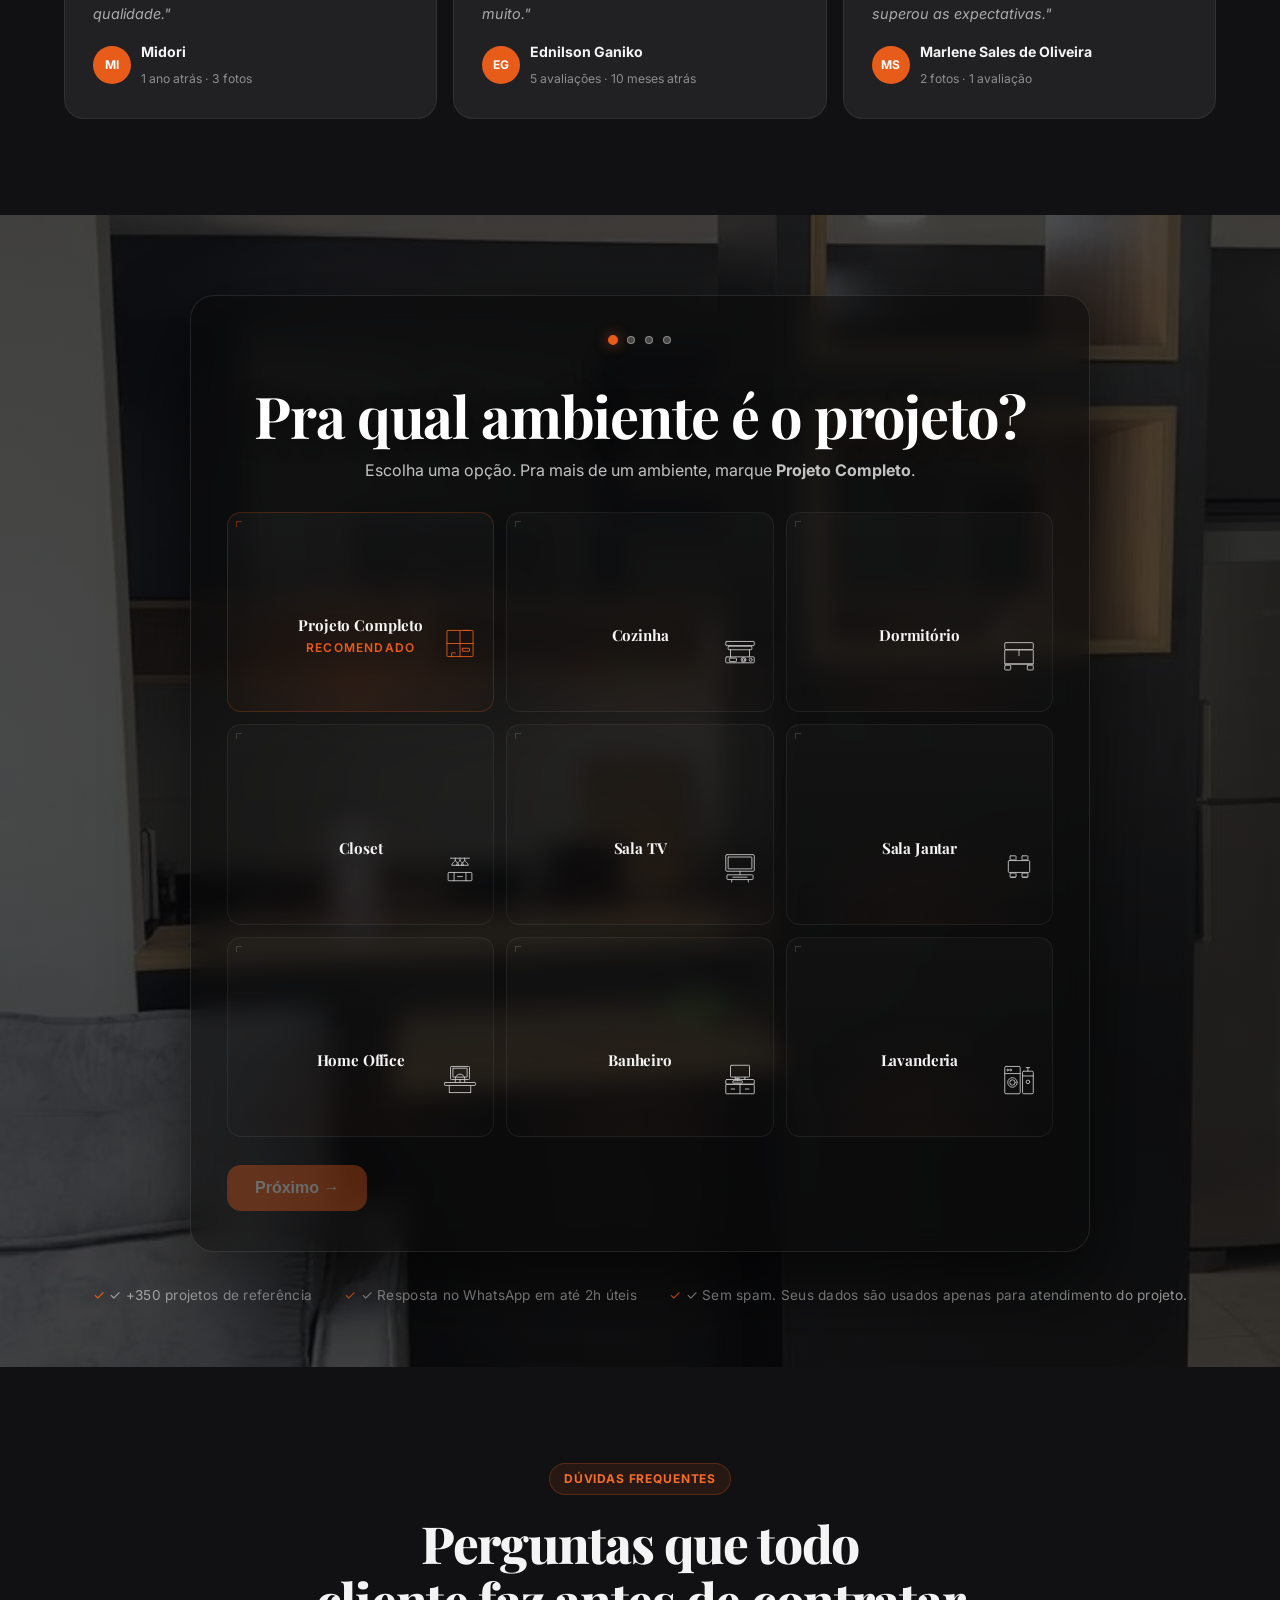
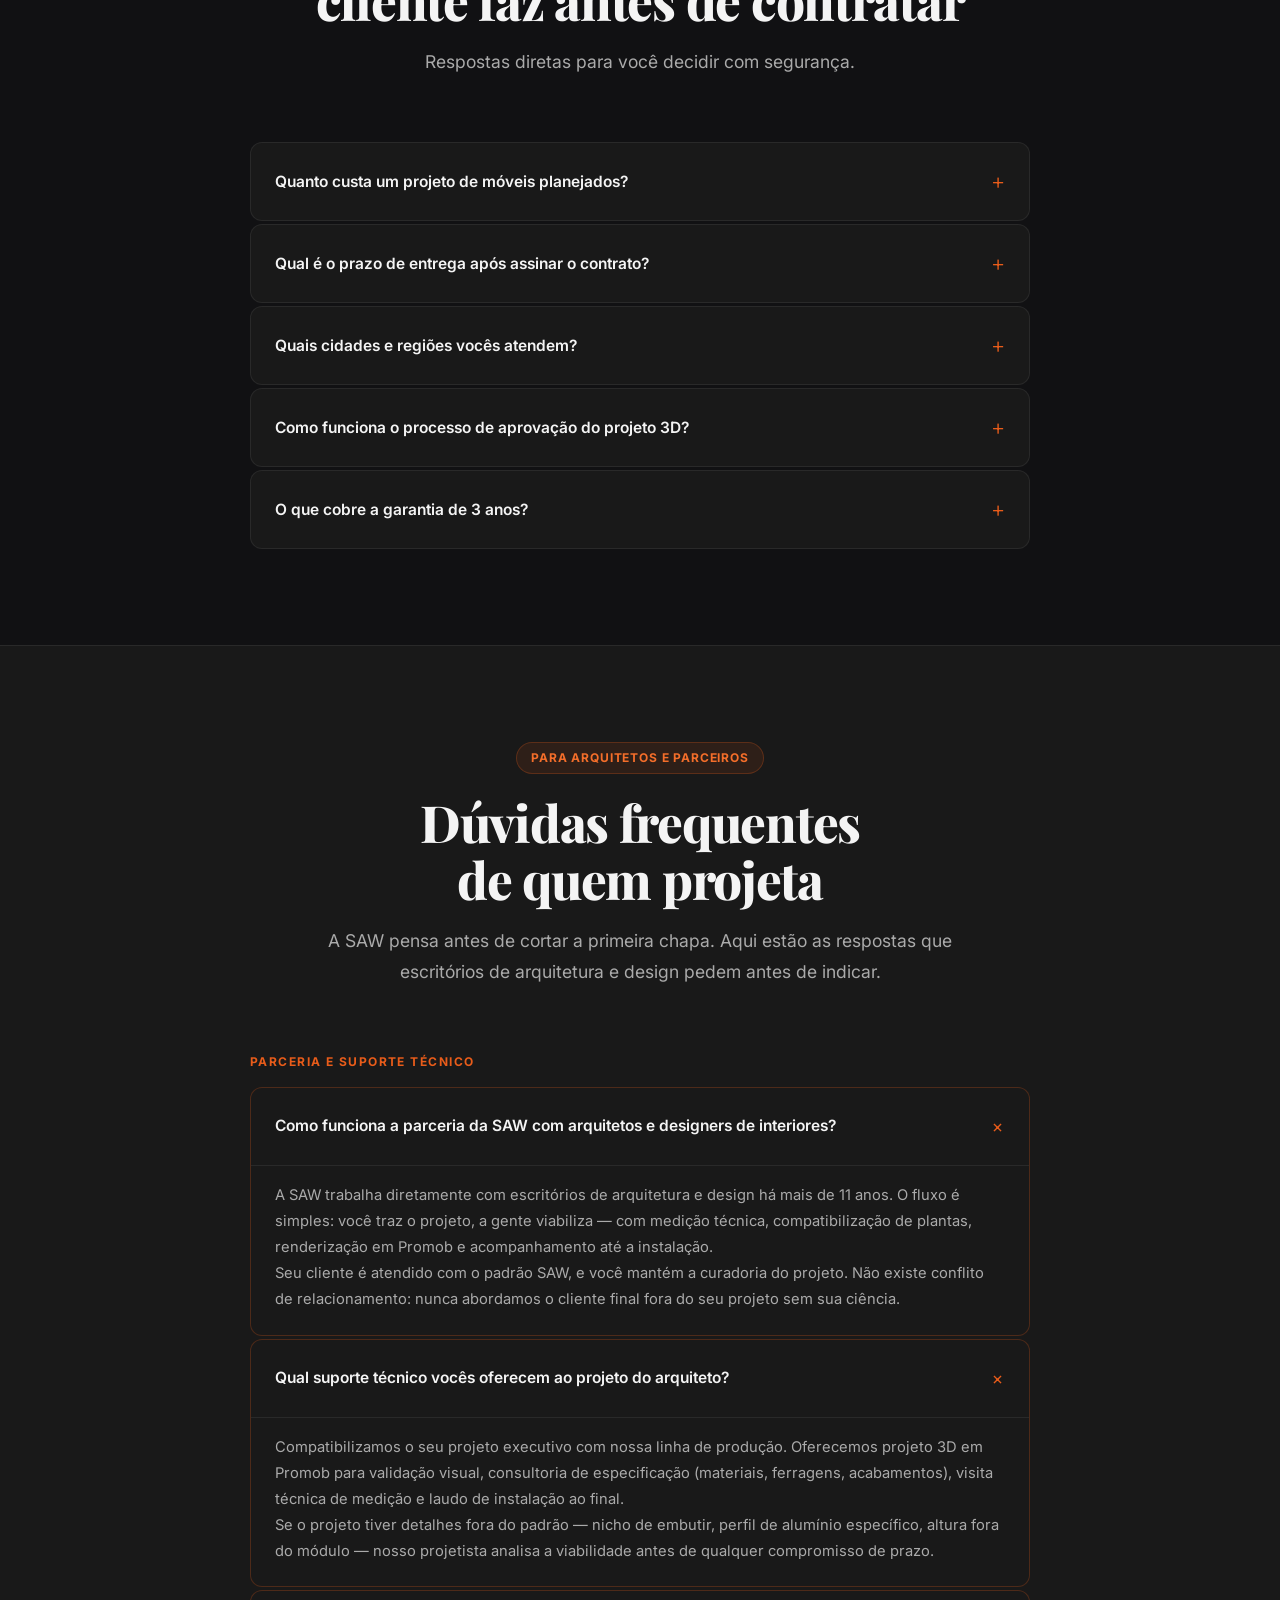
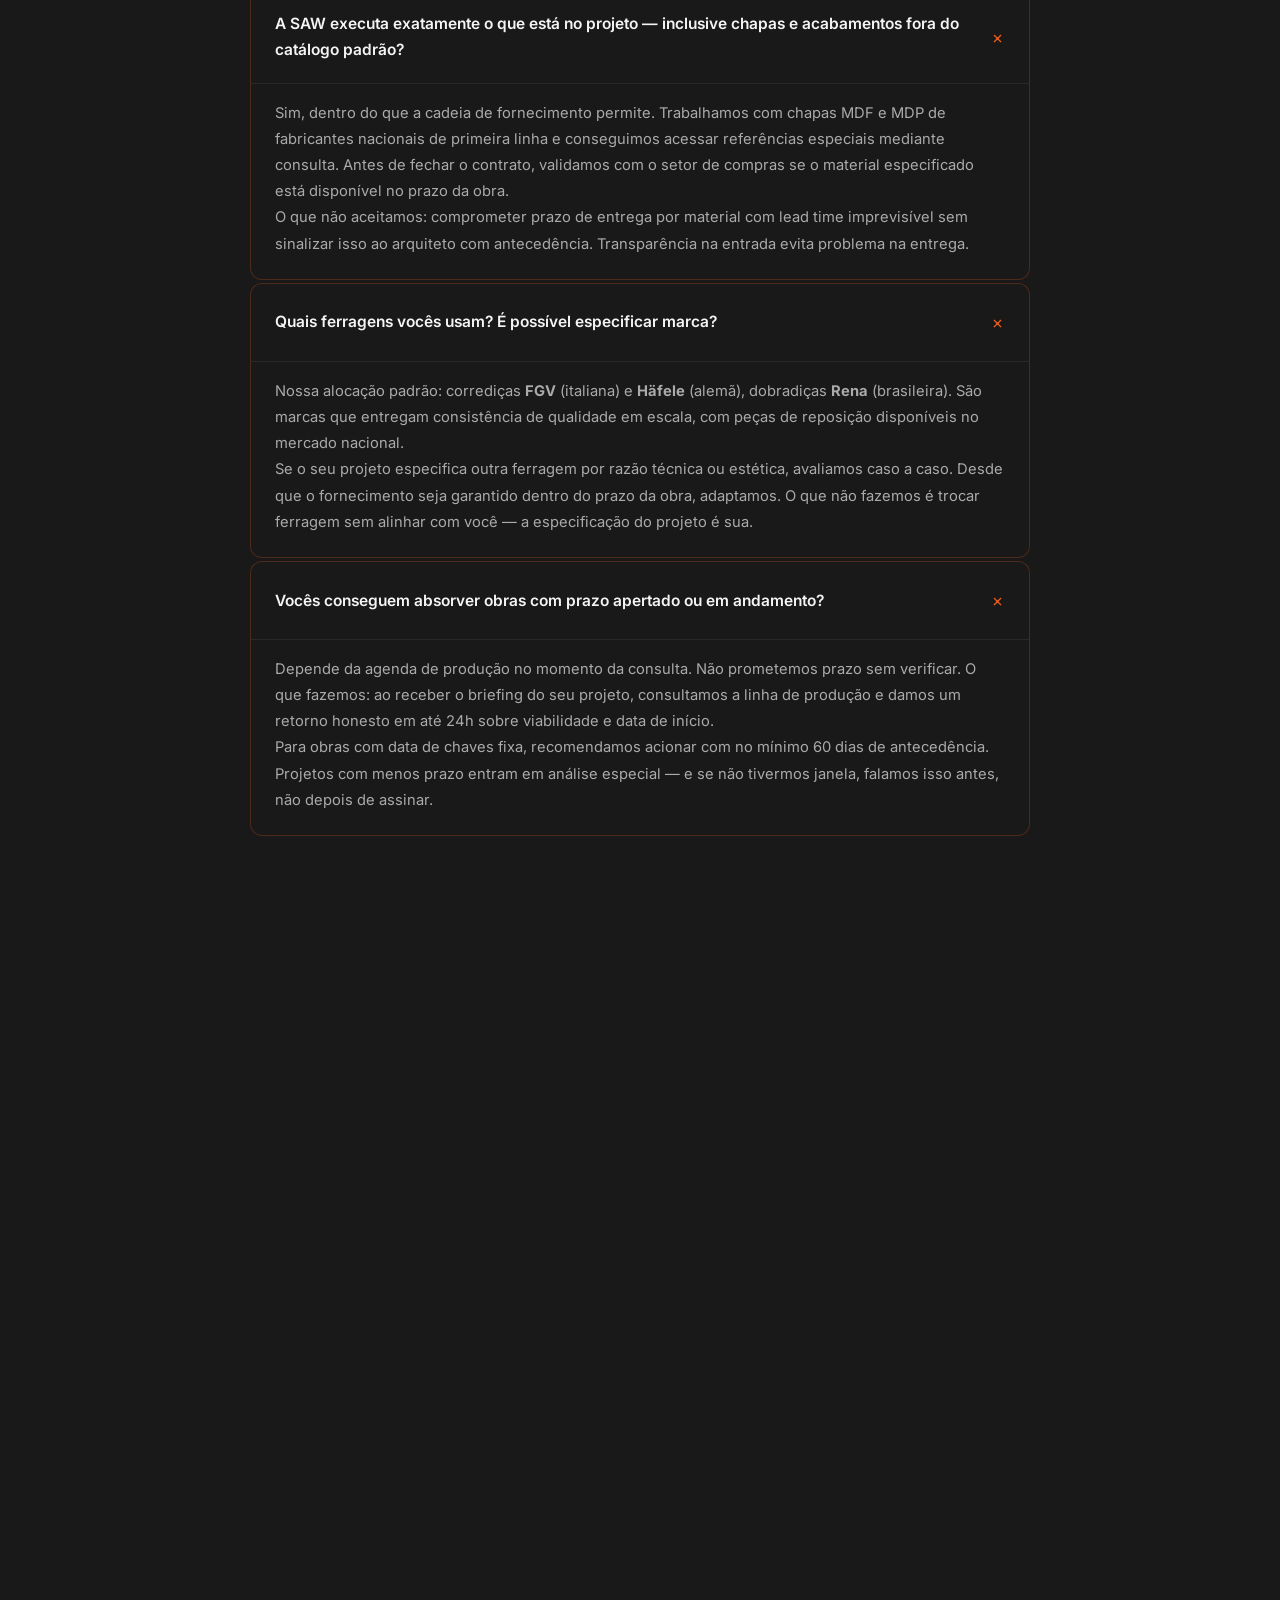
==== commit 49f9357a: "fix: wizard travado etapa 1 — adiciona display:none/active nos diag__step CSS obrigatorio para contr" ====
--- a/index.html
+++ b/index.html
@@ -1571,6 +1571,10 @@
     /* Progresso bar original — oculto (substituído pelos dots) */
     .diag__progress { display: none; }
 
+    /* ════ CONTROLE DE ETAPAS — obrigatório pra navegação funcionar ════ */
+    .diag__step { display: none; }
+    .diag__step.active { display: block; }
+
     #diag-wizard { scroll-margin-top: 80px; }
     @keyframes diagFade { from { opacity: 0; transform: translateY(12px); } to { opacity: 1; transform: translateY(0); } }
     /* Headline Playfair gigante — Conceito A */
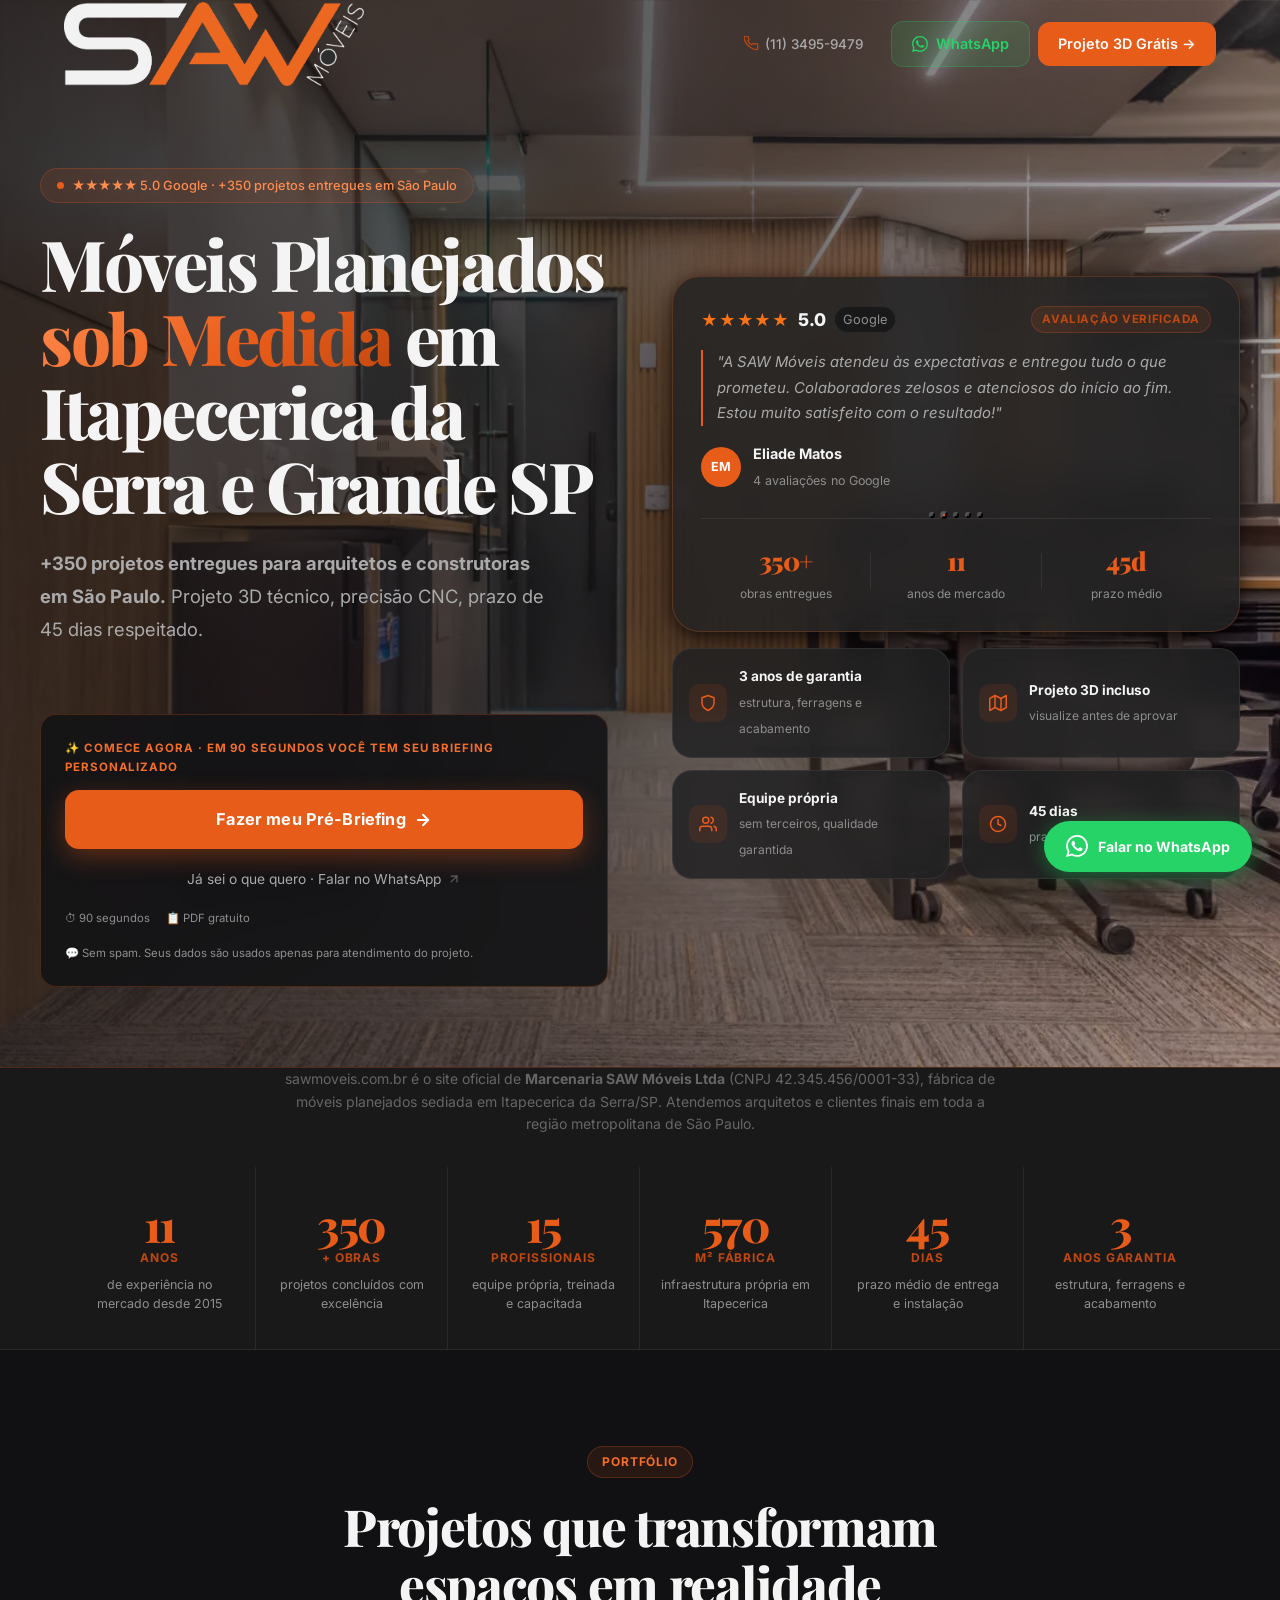
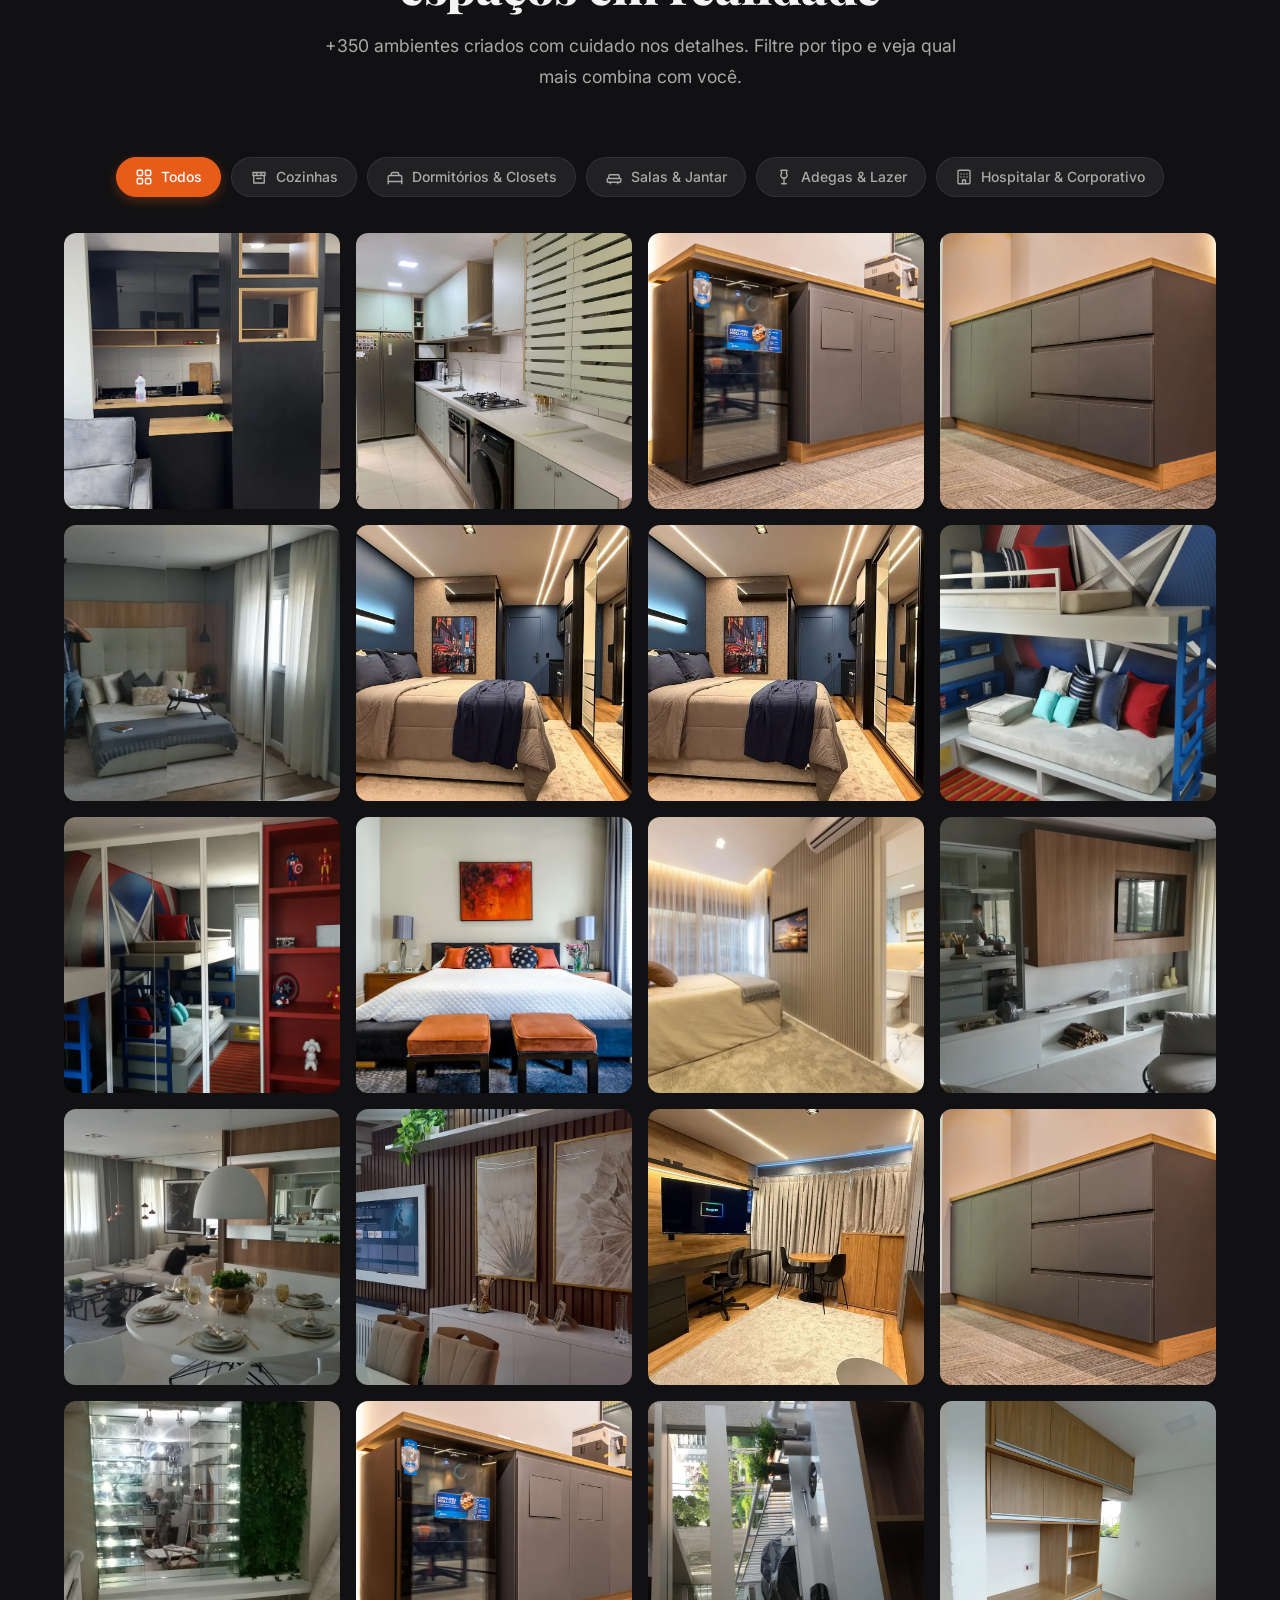
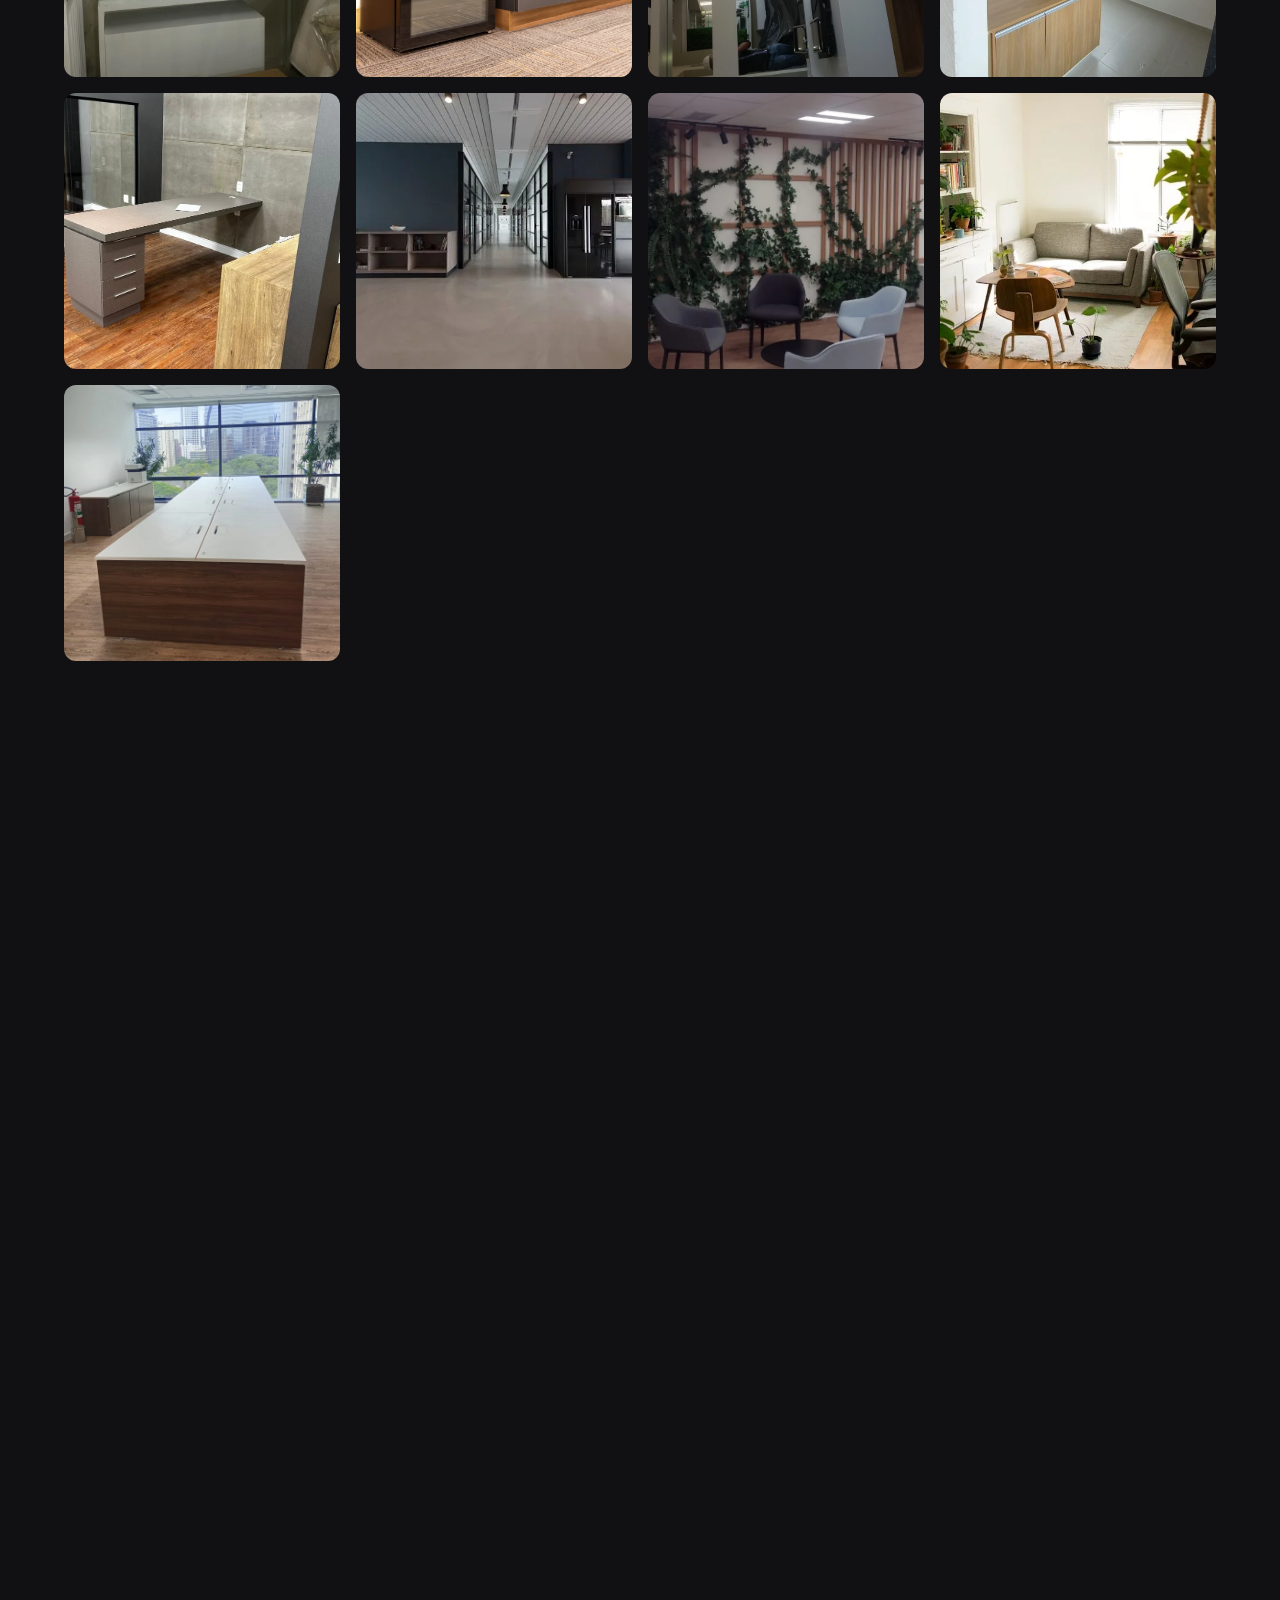
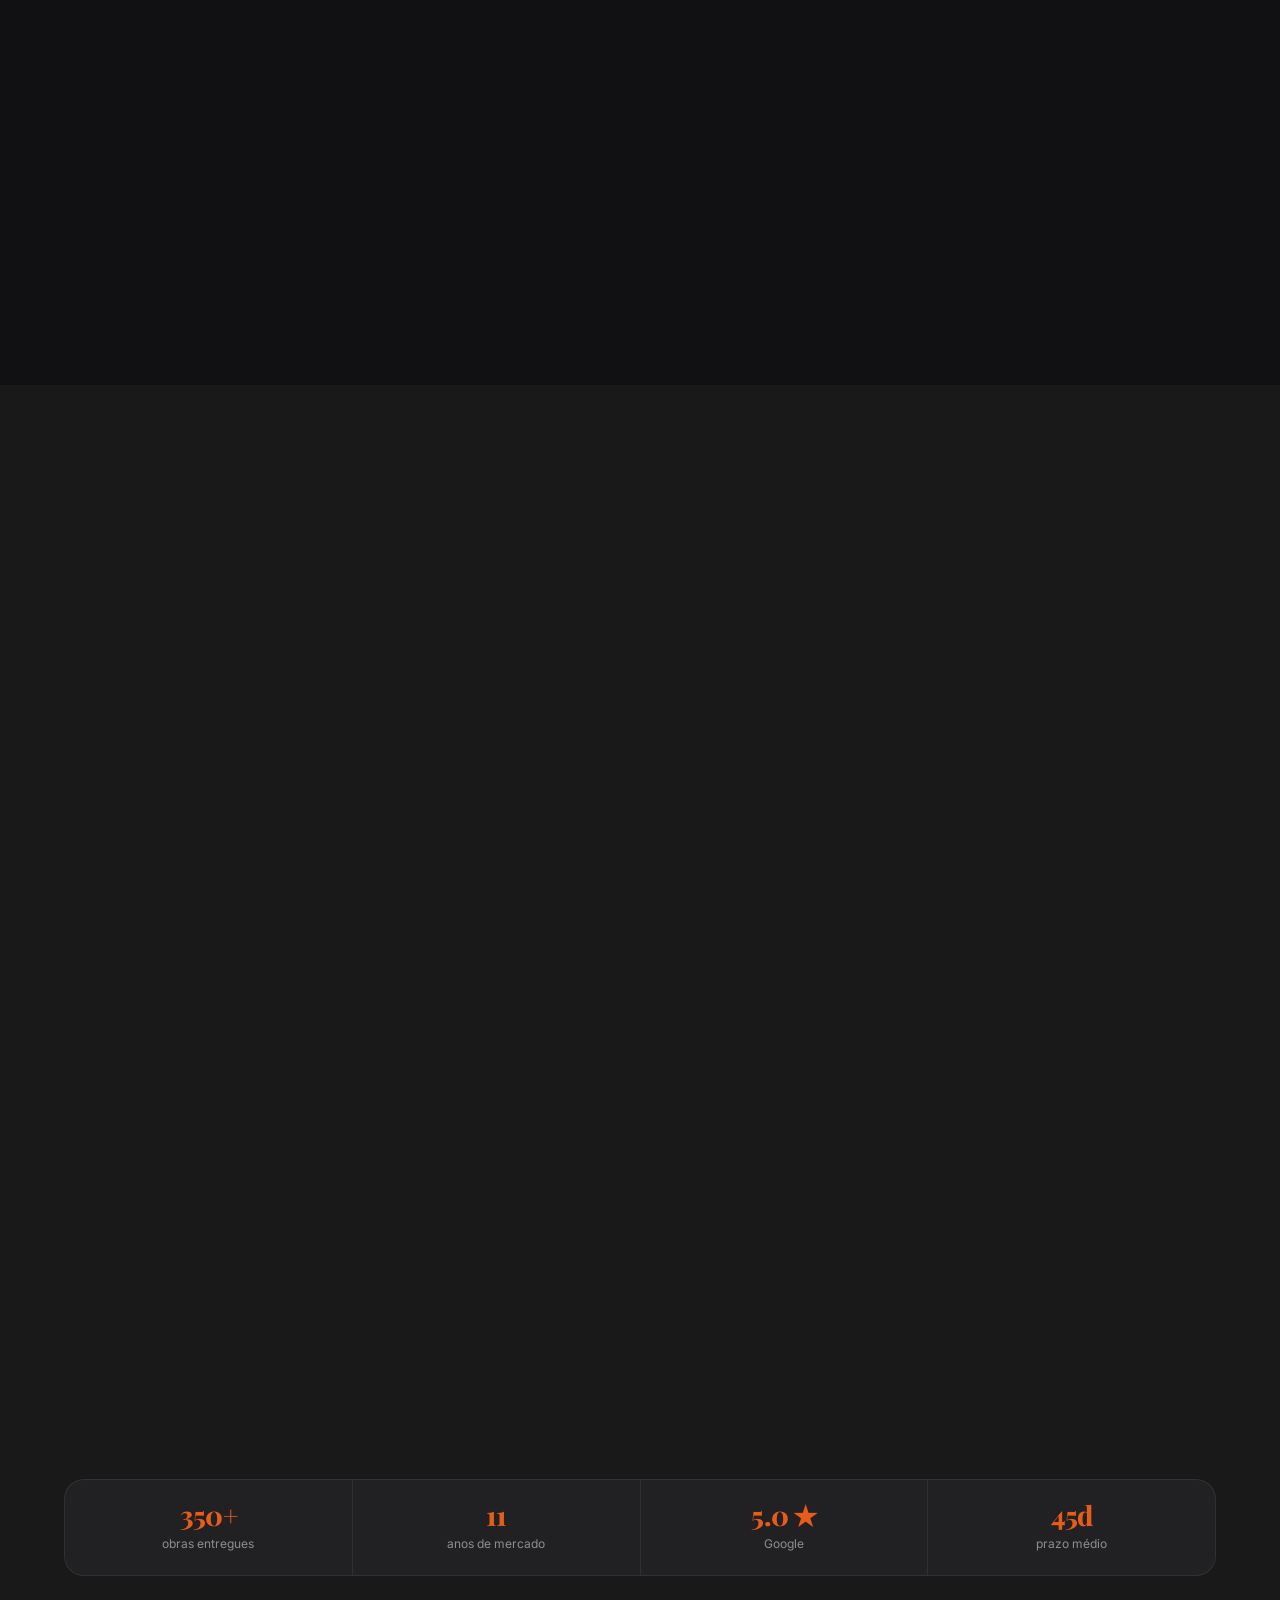
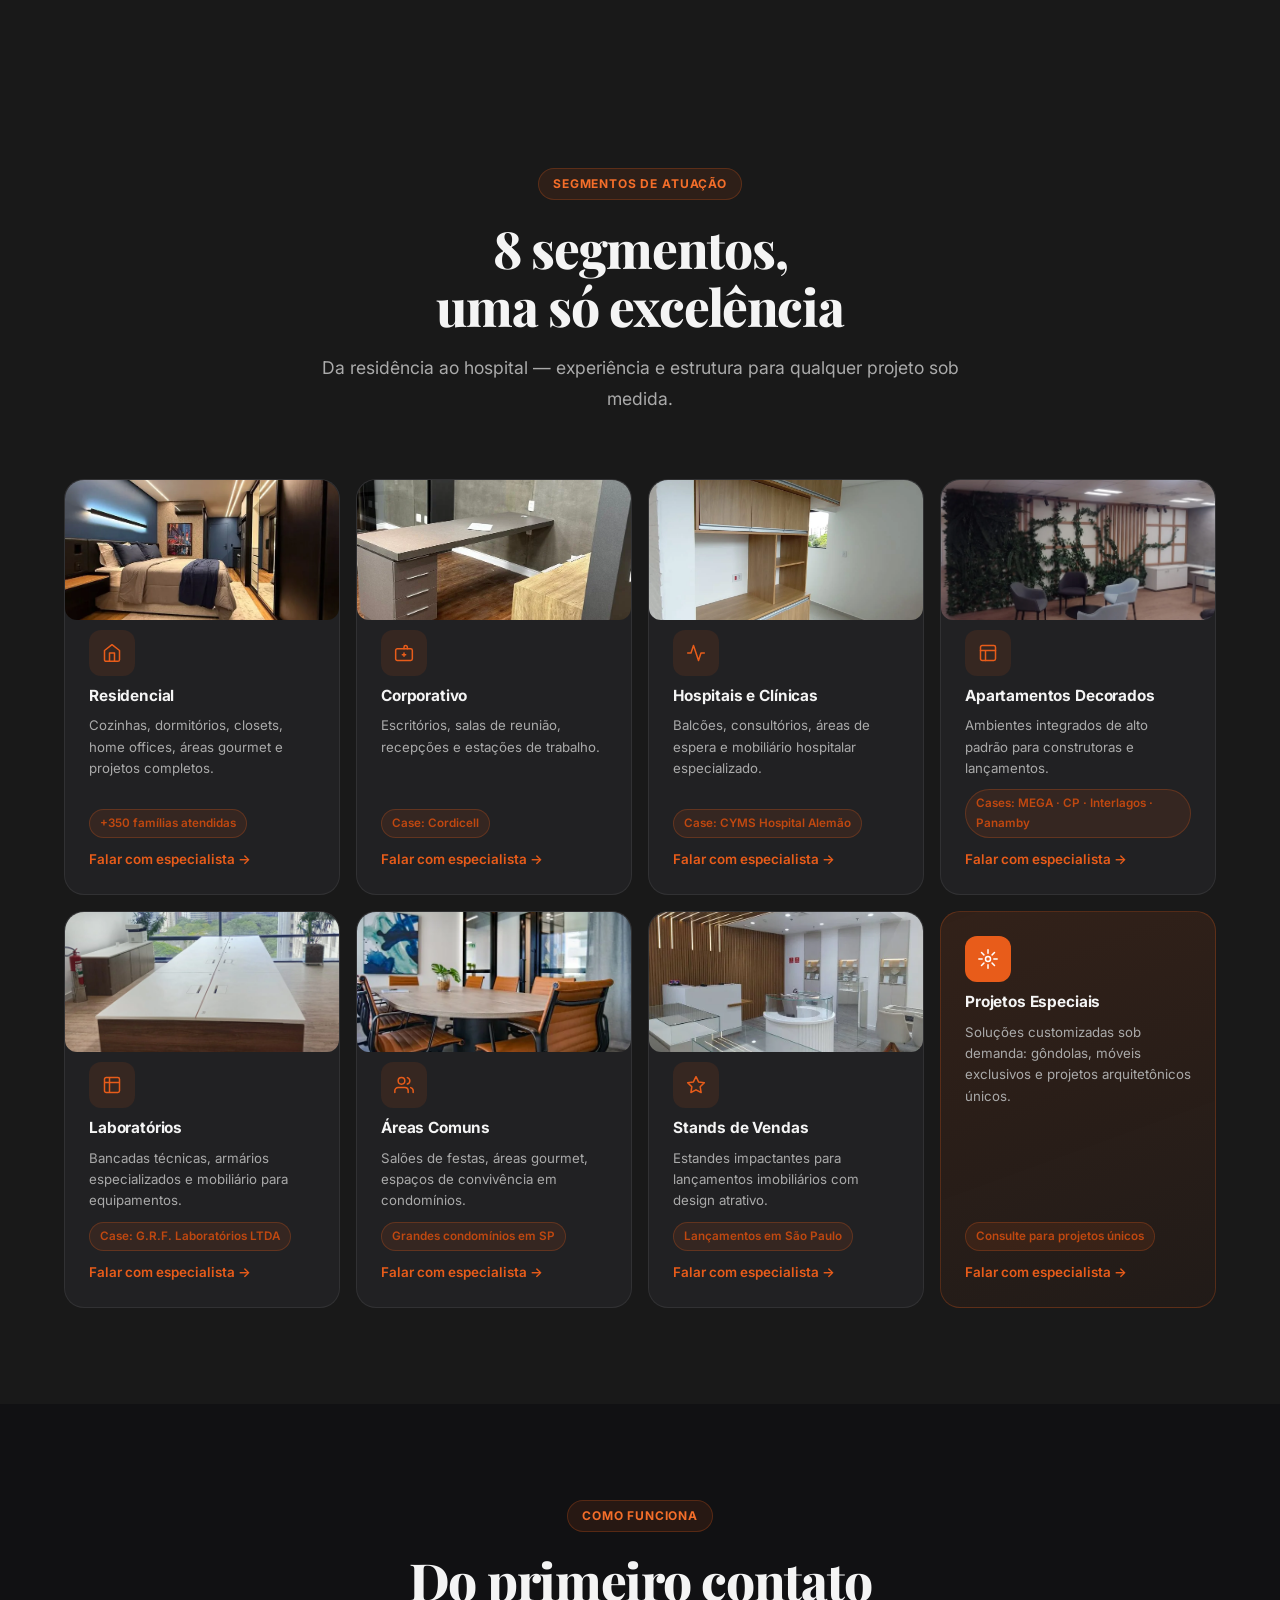
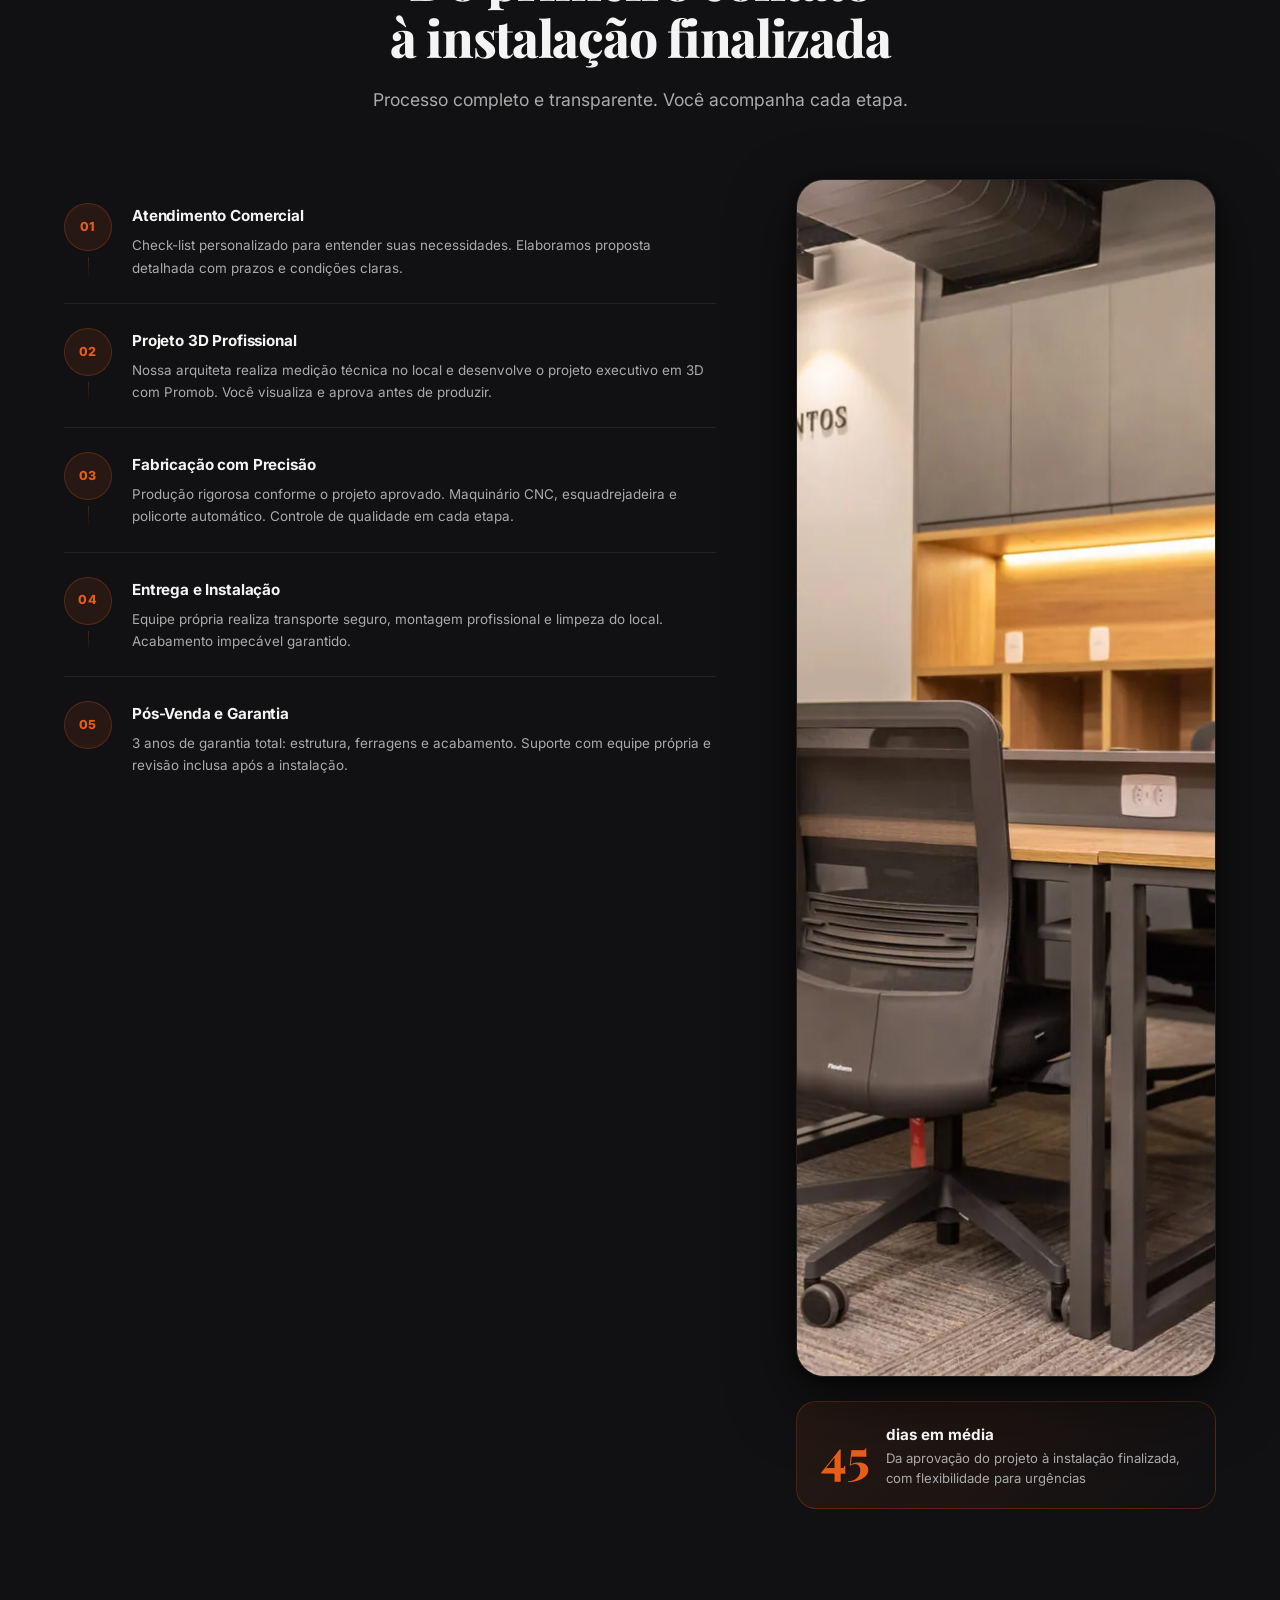
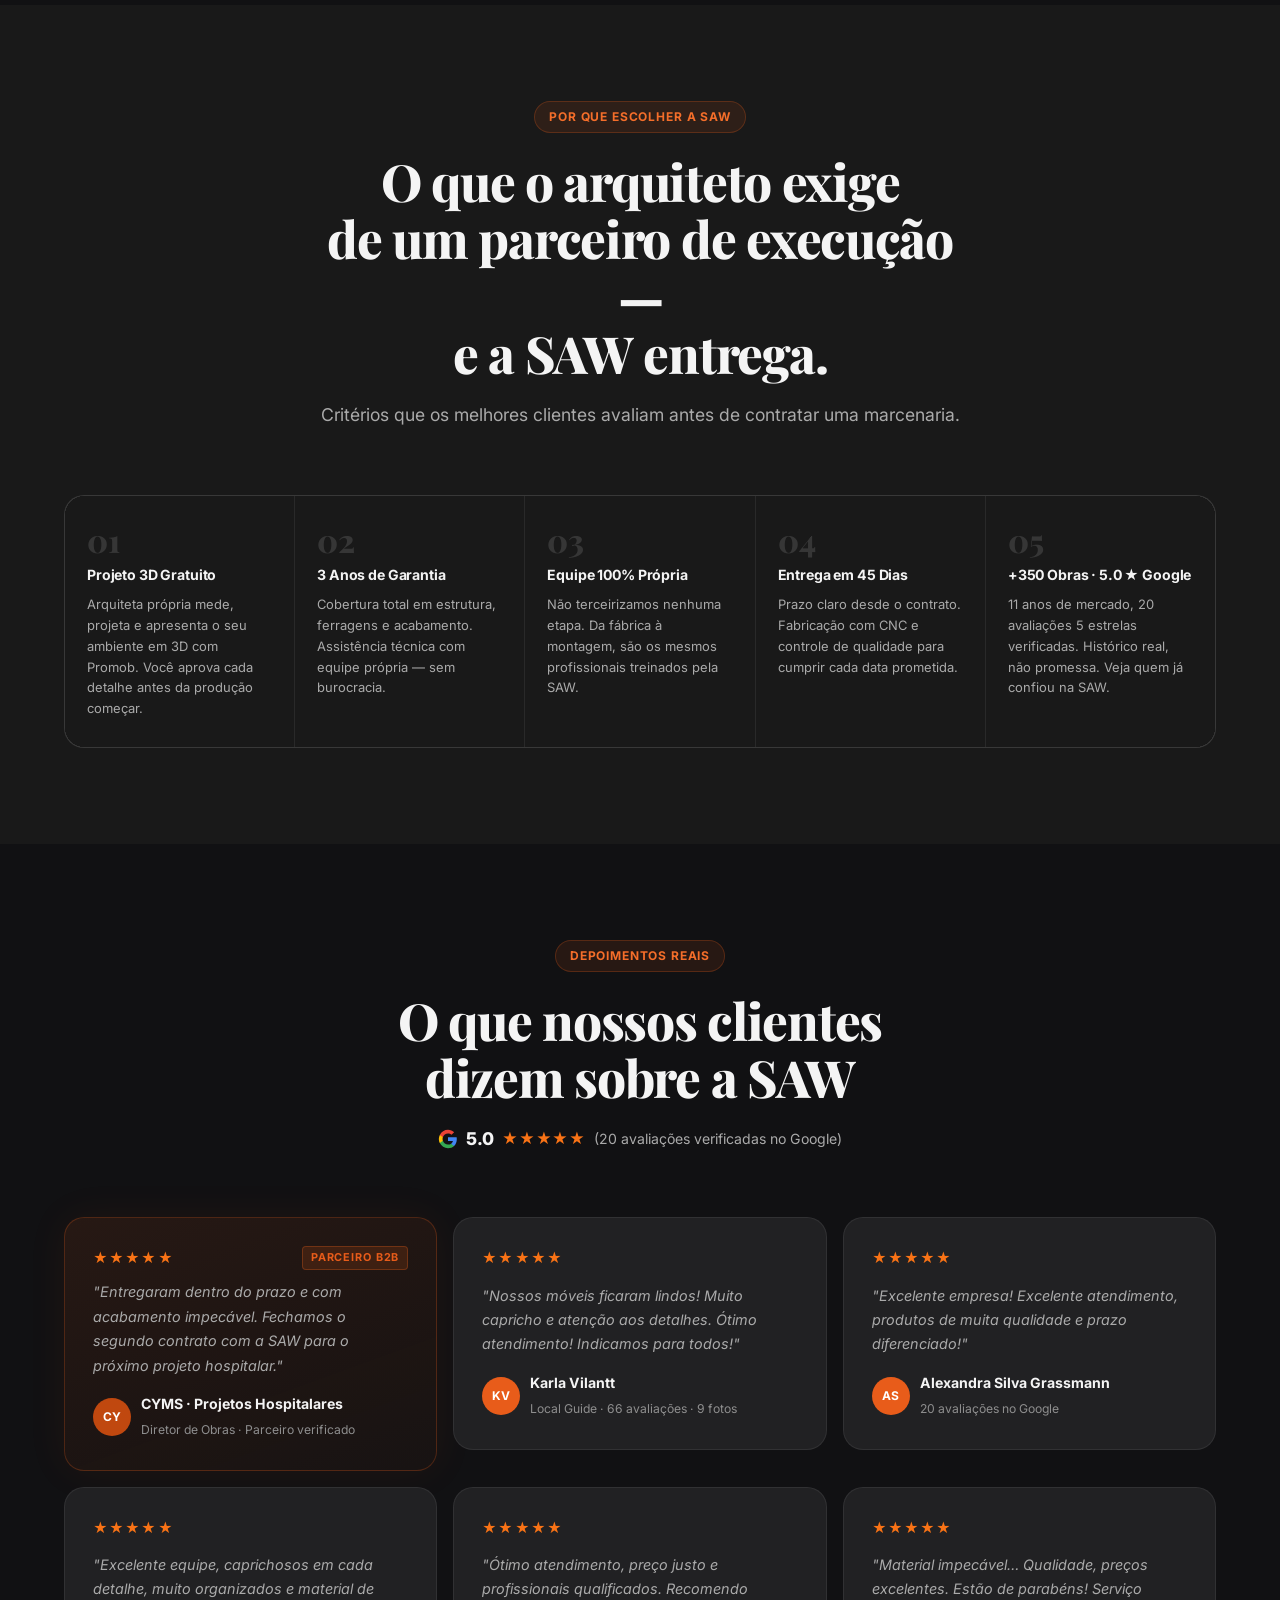
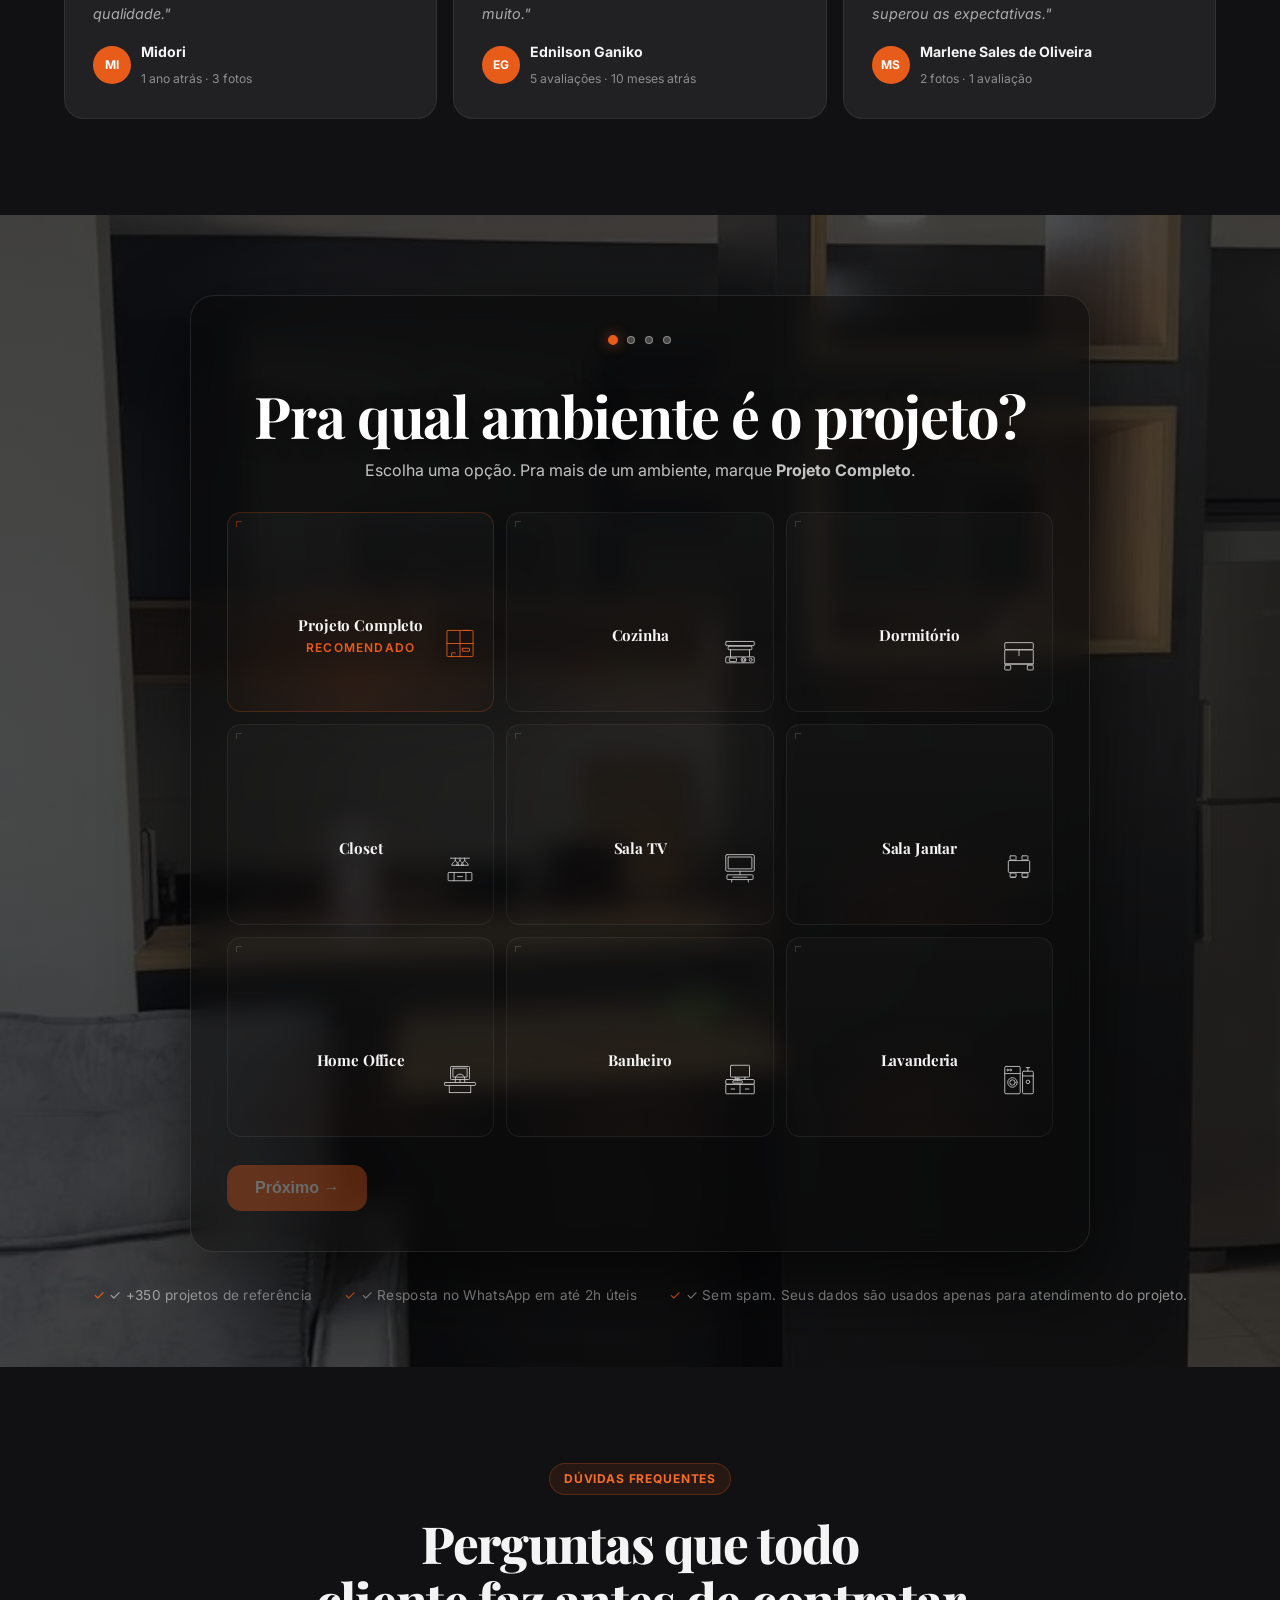
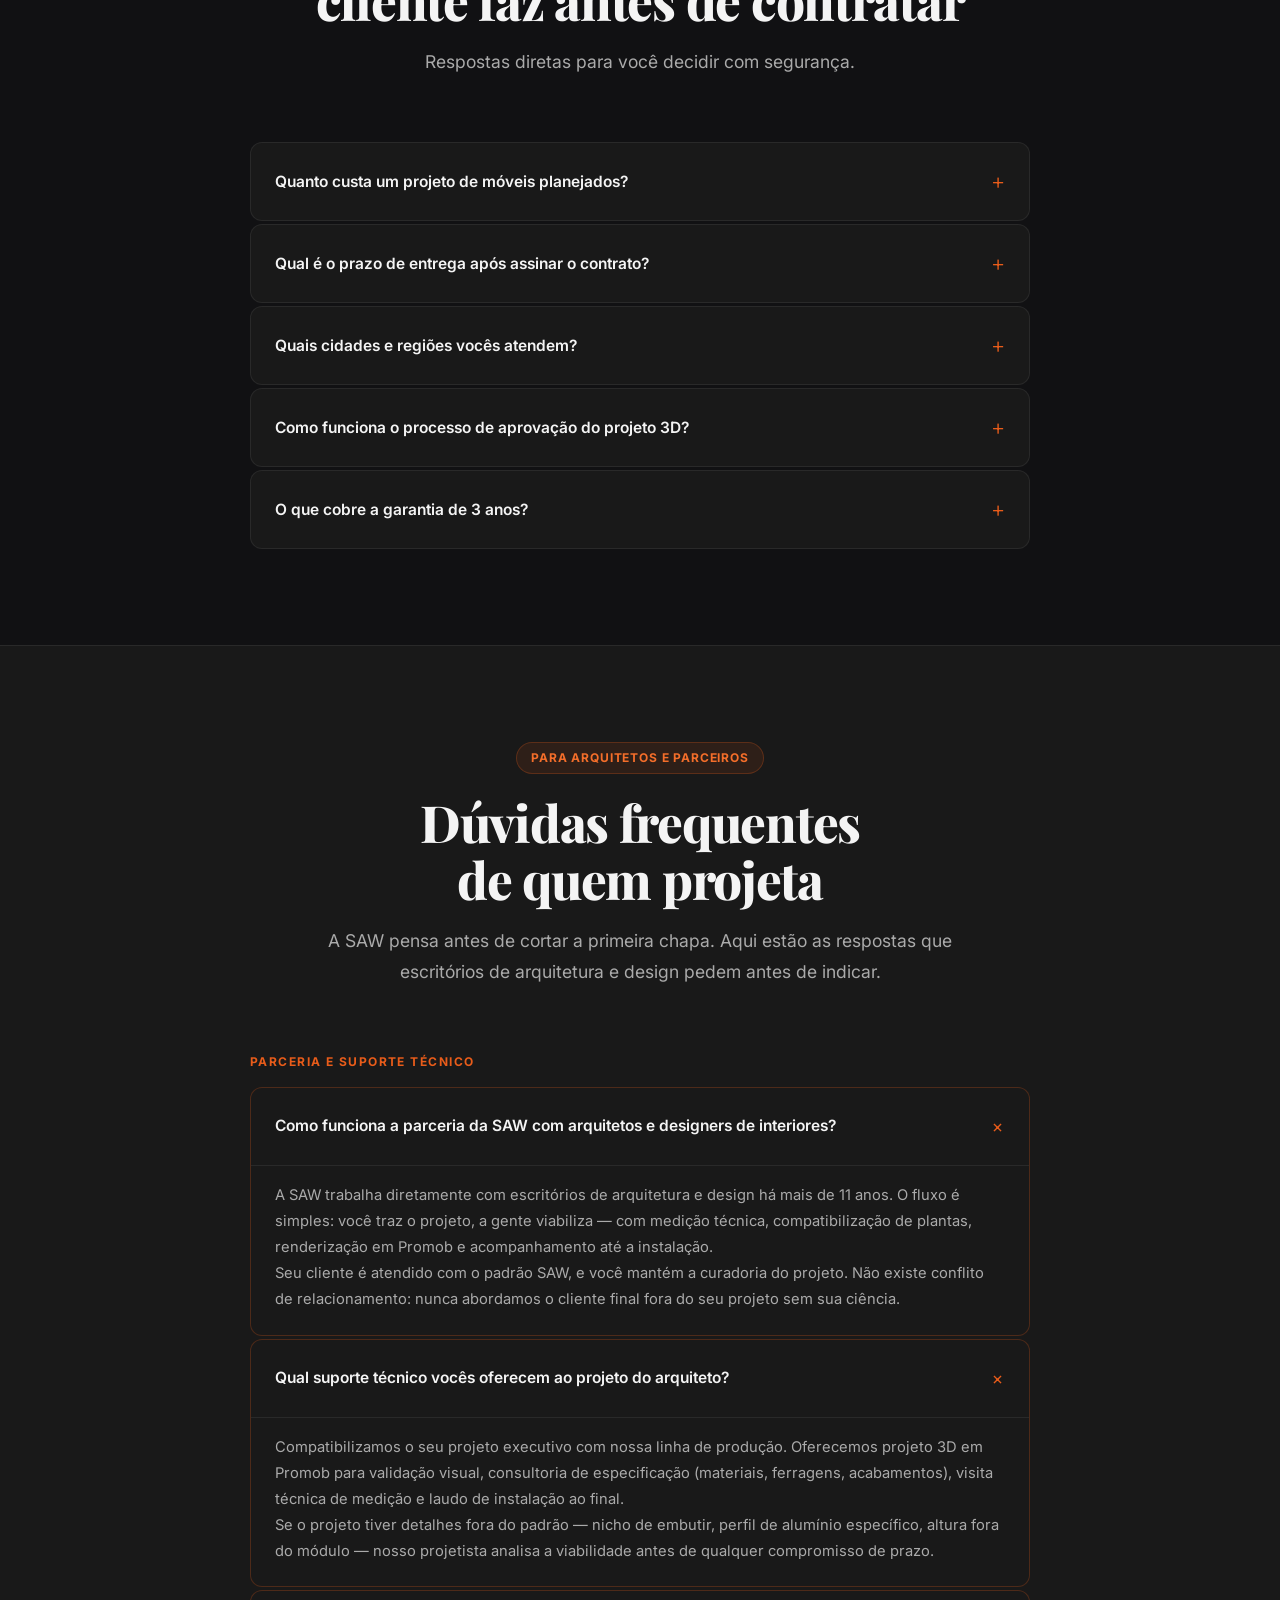
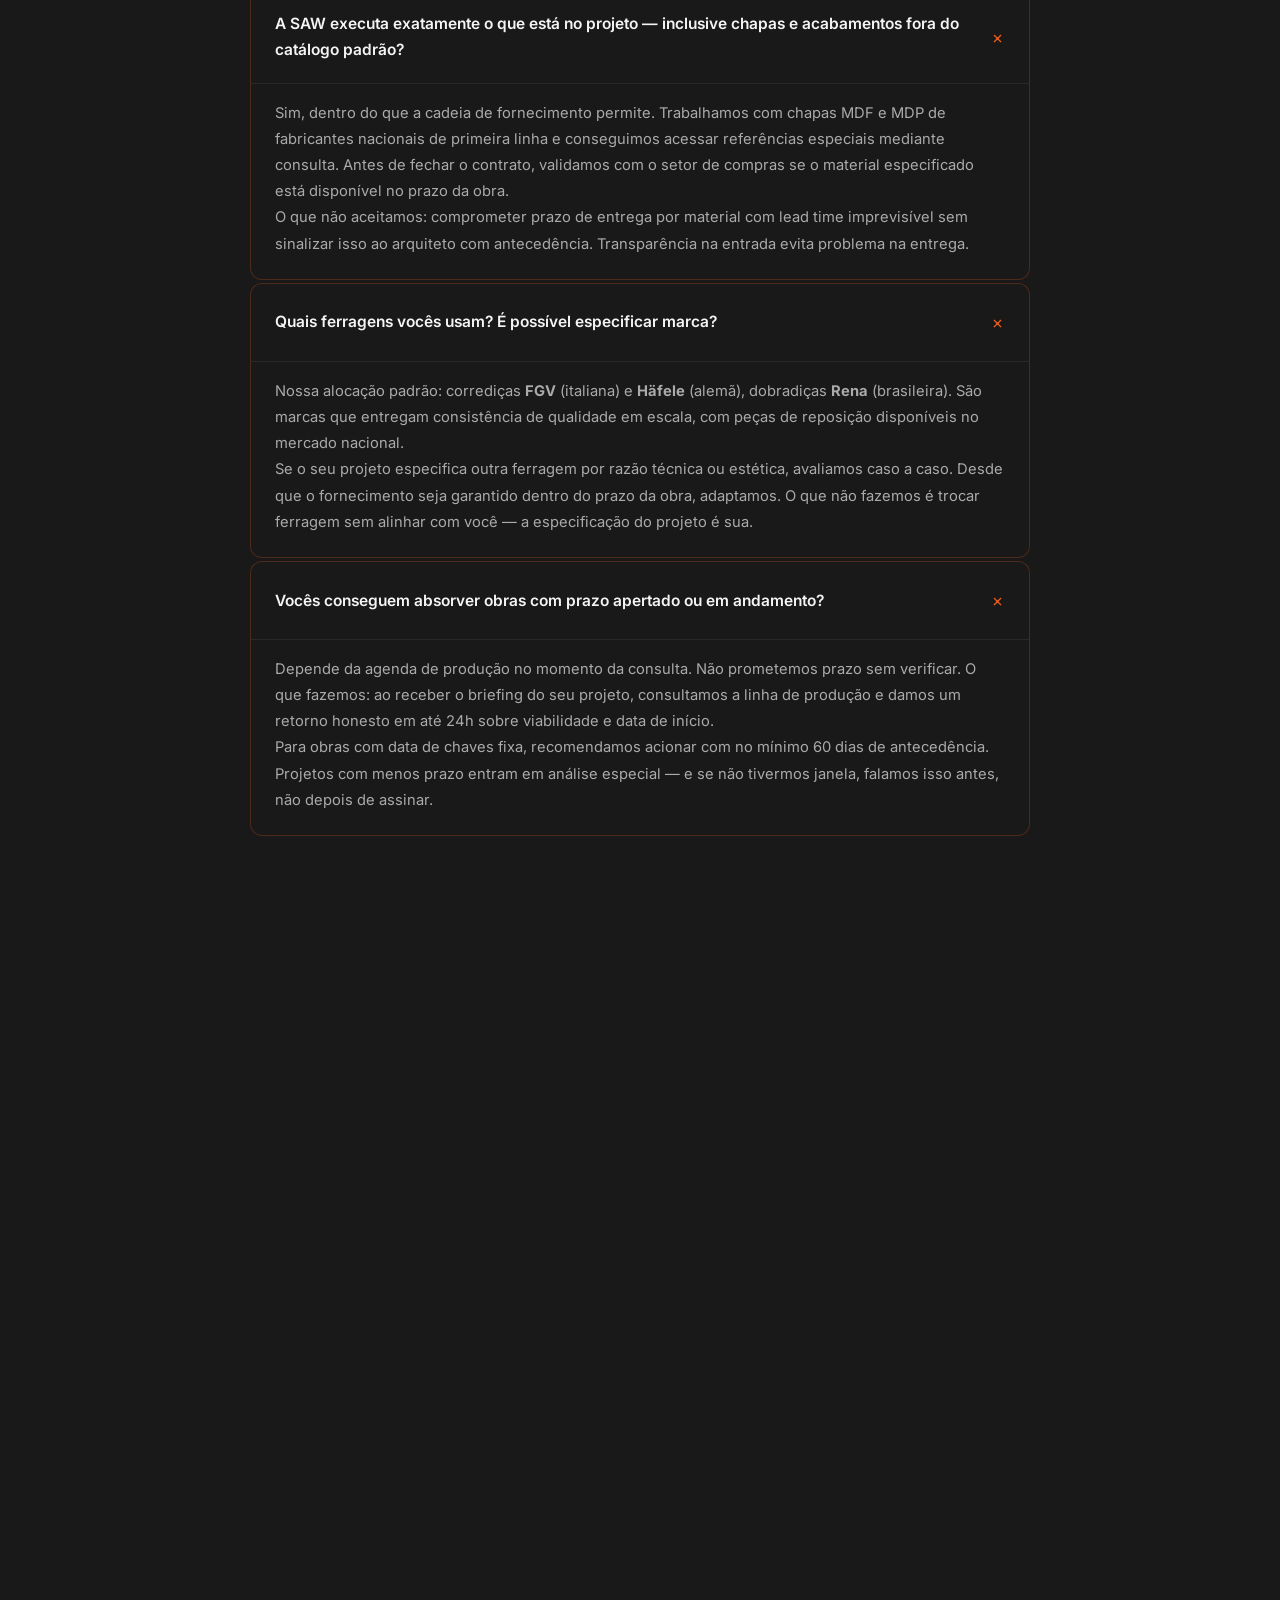
==== commit 072e0d1e: "fix: Etapa 5 wizard — remove CTA WhatsApp, foco em entrega de briefing ao cliente Sara recebe os dad" ====
--- a/index.html
+++ b/index.html
@@ -1459,7 +1459,7 @@
         <div class="diag__step diag__final" data-step="5">
           <div class="diag__final-badge">✓ Pré-Briefing pronto</div>
           <h3>Seu Pré-Briefing personalizado <span id="diagNomeFinal">está pronto</span></h3>
-          <p class="diag__sub">Confira abaixo · também enviamos no seu WhatsApp e email</p>
+          <p class="diag__sub">Recebemos seu projeto — nossa equipe entra em contato pelo WhatsApp em até 2h úteis</p>
 
           <div class="diag__result">
             <div class="diag__result-block">
@@ -1484,12 +1484,9 @@
           </div>
 
           <div class="diag__final-cta">
-            <a href="#" id="diagWhatsBtn" target="_blank" rel="noopener" class="btn btn--whatsapp btn--lg">
-              <svg width="18" height="18" viewBox="0 0 24 24" fill="currentColor"><path d="M17.472 14.382c-.297-.149-1.758-.867-2.03-.967-.273-.099-.471-.148-.67.15-.197.297-.767.966-.94 1.164-.173.199-.347.223-.644.075-.297-.15-1.255-.463-2.39-1.475-.883-.788-1.48-1.761-1.653-2.059-.173-.297-.018-.458.13-.606.134-.133.298-.347.446-.52.149-.174.198-.298.298-.497.099-.198.05-.371-.025-.52-.075-.149-.669-1.612-.916-2.207-.242-.579-.487-.5-.669-.51-.173-.008-.371-.01-.57-.01-.198 0-.52.074-.792.372-.272.297-1.04 1.016-1.04 2.479 0 1.462 1.065 2.875 1.213 3.074.149.198 2.096 3.2 5.077 4.487.709.306 1.262.489 1.694.625.712.227 1.36.195 1.871.118.571-.085 1.758-.719 2.006-1.413.248-.694.248-1.289.173-1.413-.074-.124-.272-.198-.57-.347m-5.421 7.403h-.004a9.87 9.87 0 01-5.031-1.378l-.361-.214-3.741.982.998-3.648-.235-.374a9.86 9.86 0 01-1.51-5.26c.001-5.45 4.436-9.884 9.888-9.884 2.64 0 5.122 1.03 6.988 2.898a9.825 9.825 0 012.893 6.994c-.003 5.45-4.437 9.884-9.885 9.884m8.413-18.297A11.815 11.815 0 0012.05 0C5.495 0 .16 5.335.157 11.892c0 2.096.547 4.142 1.588 5.945L.057 24l6.305-1.654a11.882 11.882 0 005.683 1.448h.005c6.554 0 11.89-5.335 11.893-11.893a11.821 11.821 0 00-3.48-8.413z"/></svg>
-              Agendar visita grátis
-            </a>
-            <button type="button" id="diagPdfBtn" class="btn btn--outline btn--lg">📄 Baixar PDF</button>
-          </div>
+            <button type="button" id="diagPdfBtn" class="btn btn--primary btn--lg">📄 Baixar PDF do meu Pré-Briefing</button>
+          </div>
+          <p class="diag__final-sla">Nossa equipe já recebeu seus dados e vai chamar você no WhatsApp em até 2h úteis.</p>
           <p class="diag__final-foot">💡 Você também pode revisar suas escolhas e refazer: <a href="#" id="diagRestart">recomeçar diagnóstico</a></p>
         </div>
 
@@ -2184,6 +2181,7 @@
     .diag__final-cta { display: flex; gap: 12px; justify-content: center; flex-wrap: wrap; margin-bottom: 20px; }
     .diag__final-foot { font-size: 0.85rem; color: #888; }
     .diag__final-foot a { color: #E85C1A; text-decoration: none; }
+    .diag__final-sla { font-size: 0.92rem; color: #C8C8C8; margin-top: 16px; line-height: 1.5; }
 
     /* ════ TRUST BAR IMERSIVA ════ */
     .diag-imersiva__trust {
@@ -2890,19 +2888,6 @@
       const min = range[0].toLocaleString('pt-BR');
       const max = range[1].toLocaleString('pt-BR');
       document.getElementById('diagBudgetRange').textContent = `R$ ${min} mil – R$ ${max} mil`;
-
-      // Mensagem WhatsApp pré-preenchida
-      const ambientes = state.ambiente ? state.ambiente.charAt(0).toUpperCase() + state.ambiente.slice(1) : '';
-      const msg =
-        `Olá! Acabei de fazer o Pré-Briefing pelo site.%0A%0A` +
-        `*Nome:* ${state.nome}%0A` +
-        `*Ambiente(s):* ${ambientes}%0A` +
-        `*Tamanho:* ${state.tamanho}%0A` +
-        `*Estilo:* ${state.estilo}%0A` +
-        `*Faixa de referência:* R$ ${min}k – R$ ${max}k%0A%0A` +
-        `Quero agendar a visita grátis.`;
-      const whatsBtn = document.getElementById('diagWhatsBtn');
-      if (whatsBtn) whatsBtn.href = `https://wa.me/551134959479?text=${msg}`;
 
       // PDF download
       document.getElementById('diagPdfBtn')?.addEventListener('click', () => gerarPDF(state, min, max));
--- a/style.css
+++ b/style.css
@@ -1666,3 +1666,22 @@
 /* Hamburger nav — touch target >= 44px (era 28px) */
 .nav__burger { padding: 12px; }
 
+/* ===== FIX MOBILE — botão "Gerar meu Pré-Briefing" Etapa 4 wizard (2026-06-05) ===== */
+/* Fonte menor e padding reduzido para evitar texto vazando em telas <768px (~390px iPhone) */
+@media (max-width: 768px) {
+  .diag__nav .btn--lg {
+    font-size: clamp(0.82rem, 3.5vw, 1rem);
+    padding: 14px 16px;
+    max-width: 100%;
+    overflow: hidden;
+    text-overflow: ellipsis;
+  }
+}
+
+@media (max-width: 420px) {
+  .diag__nav .btn--lg {
+    padding: 14px 12px;
+    font-size: 0.82rem;
+  }
+}
+
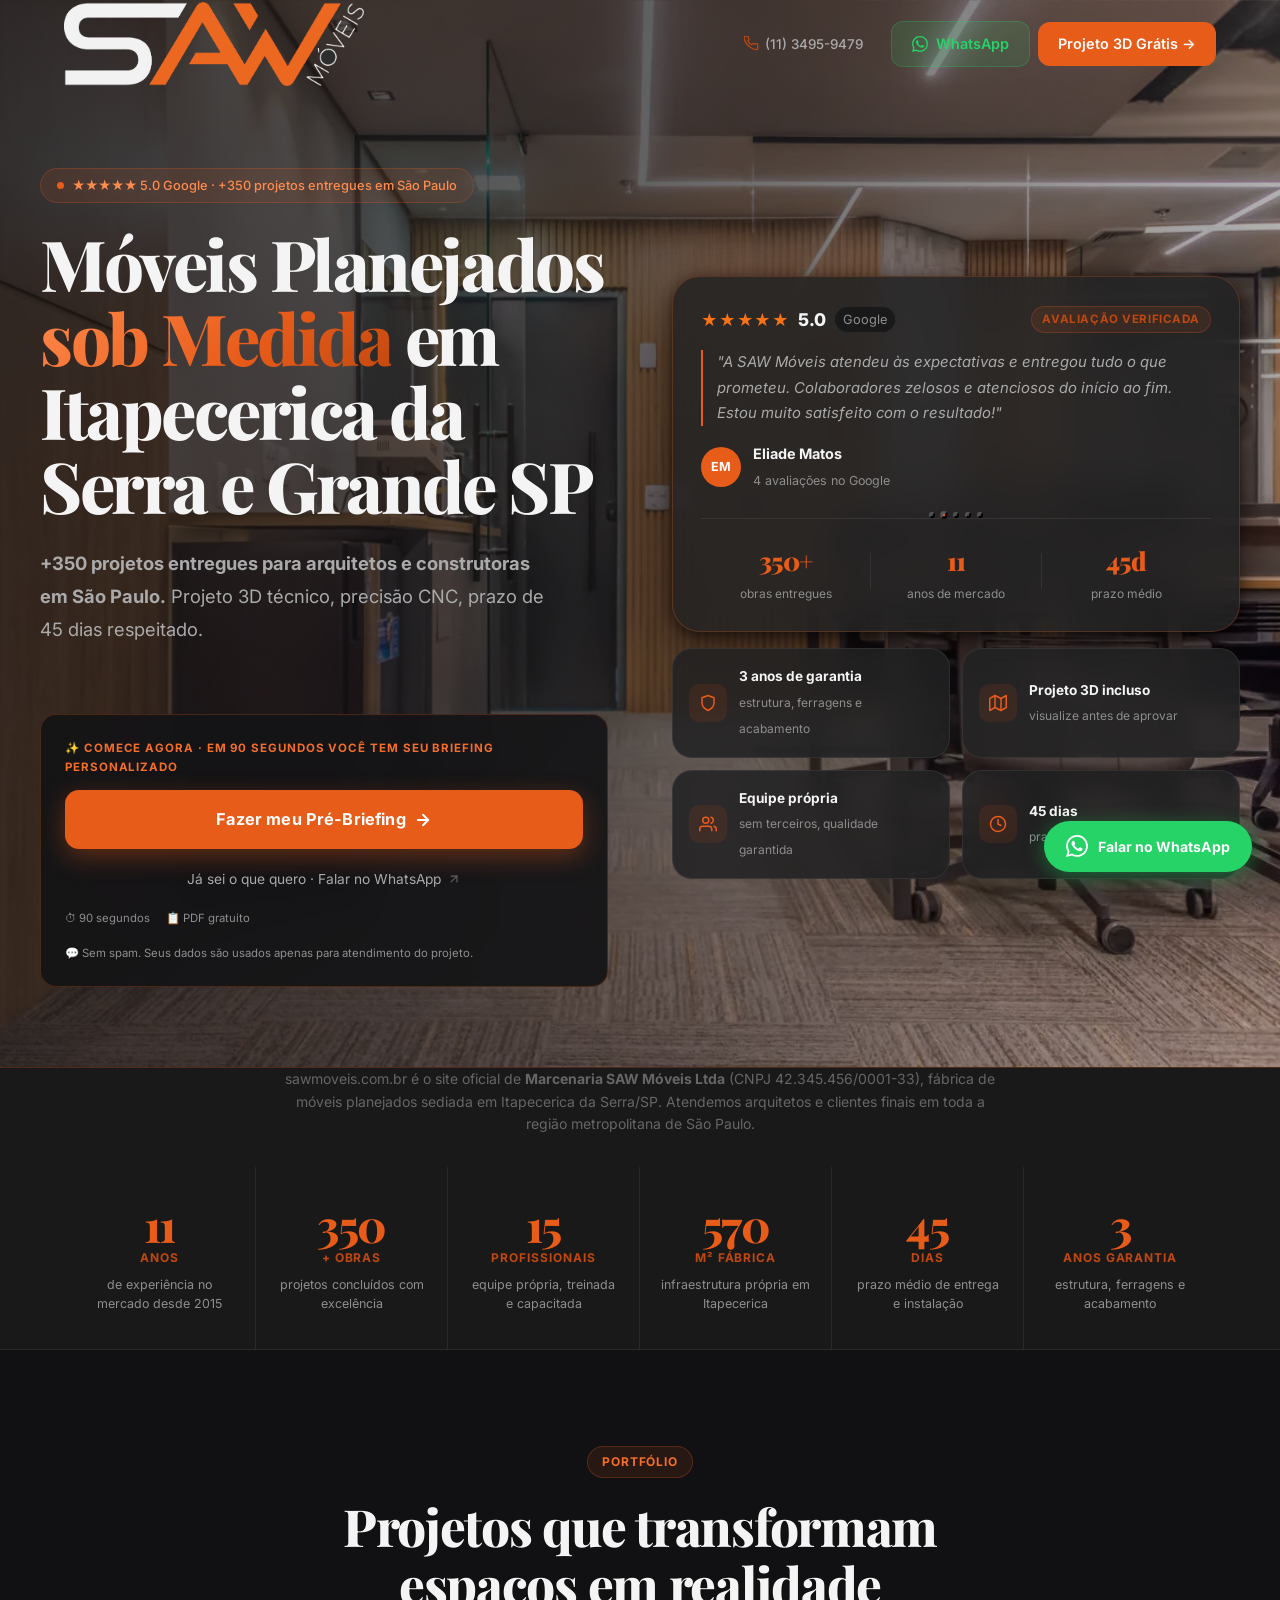
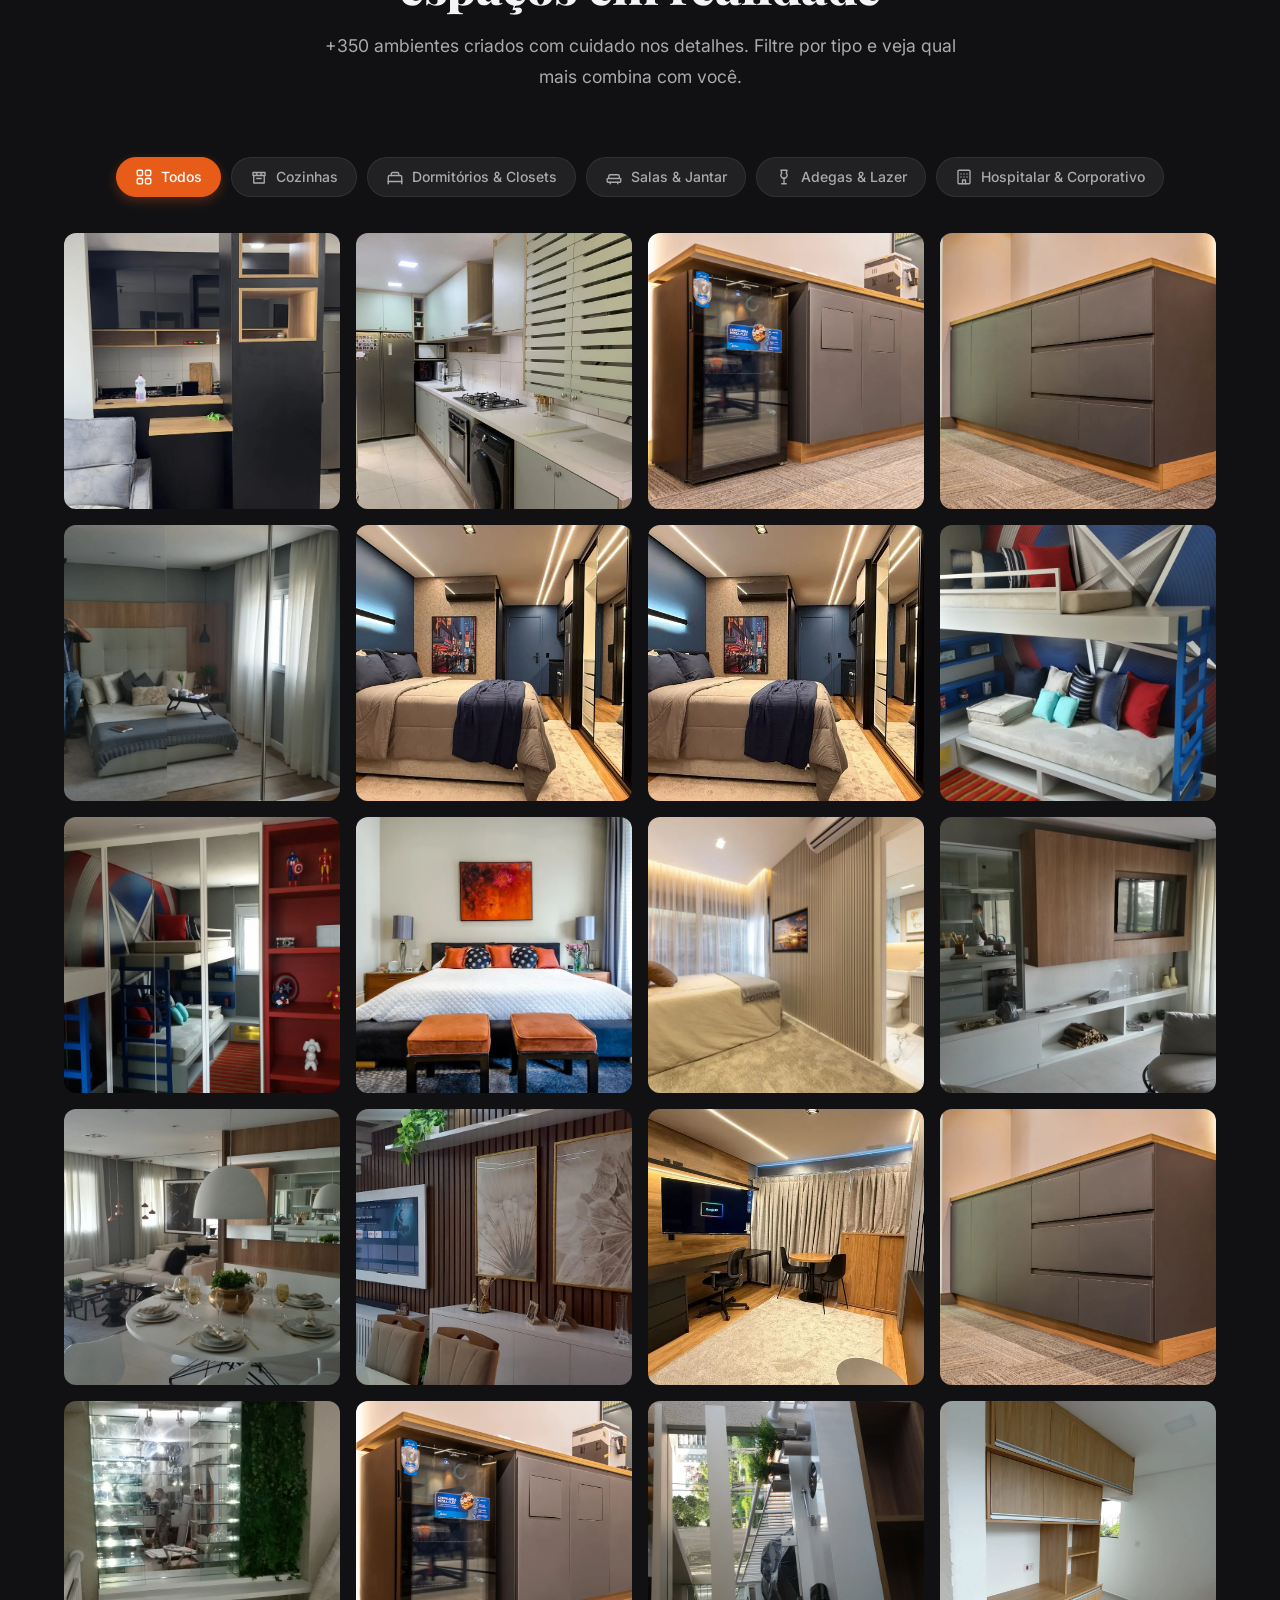
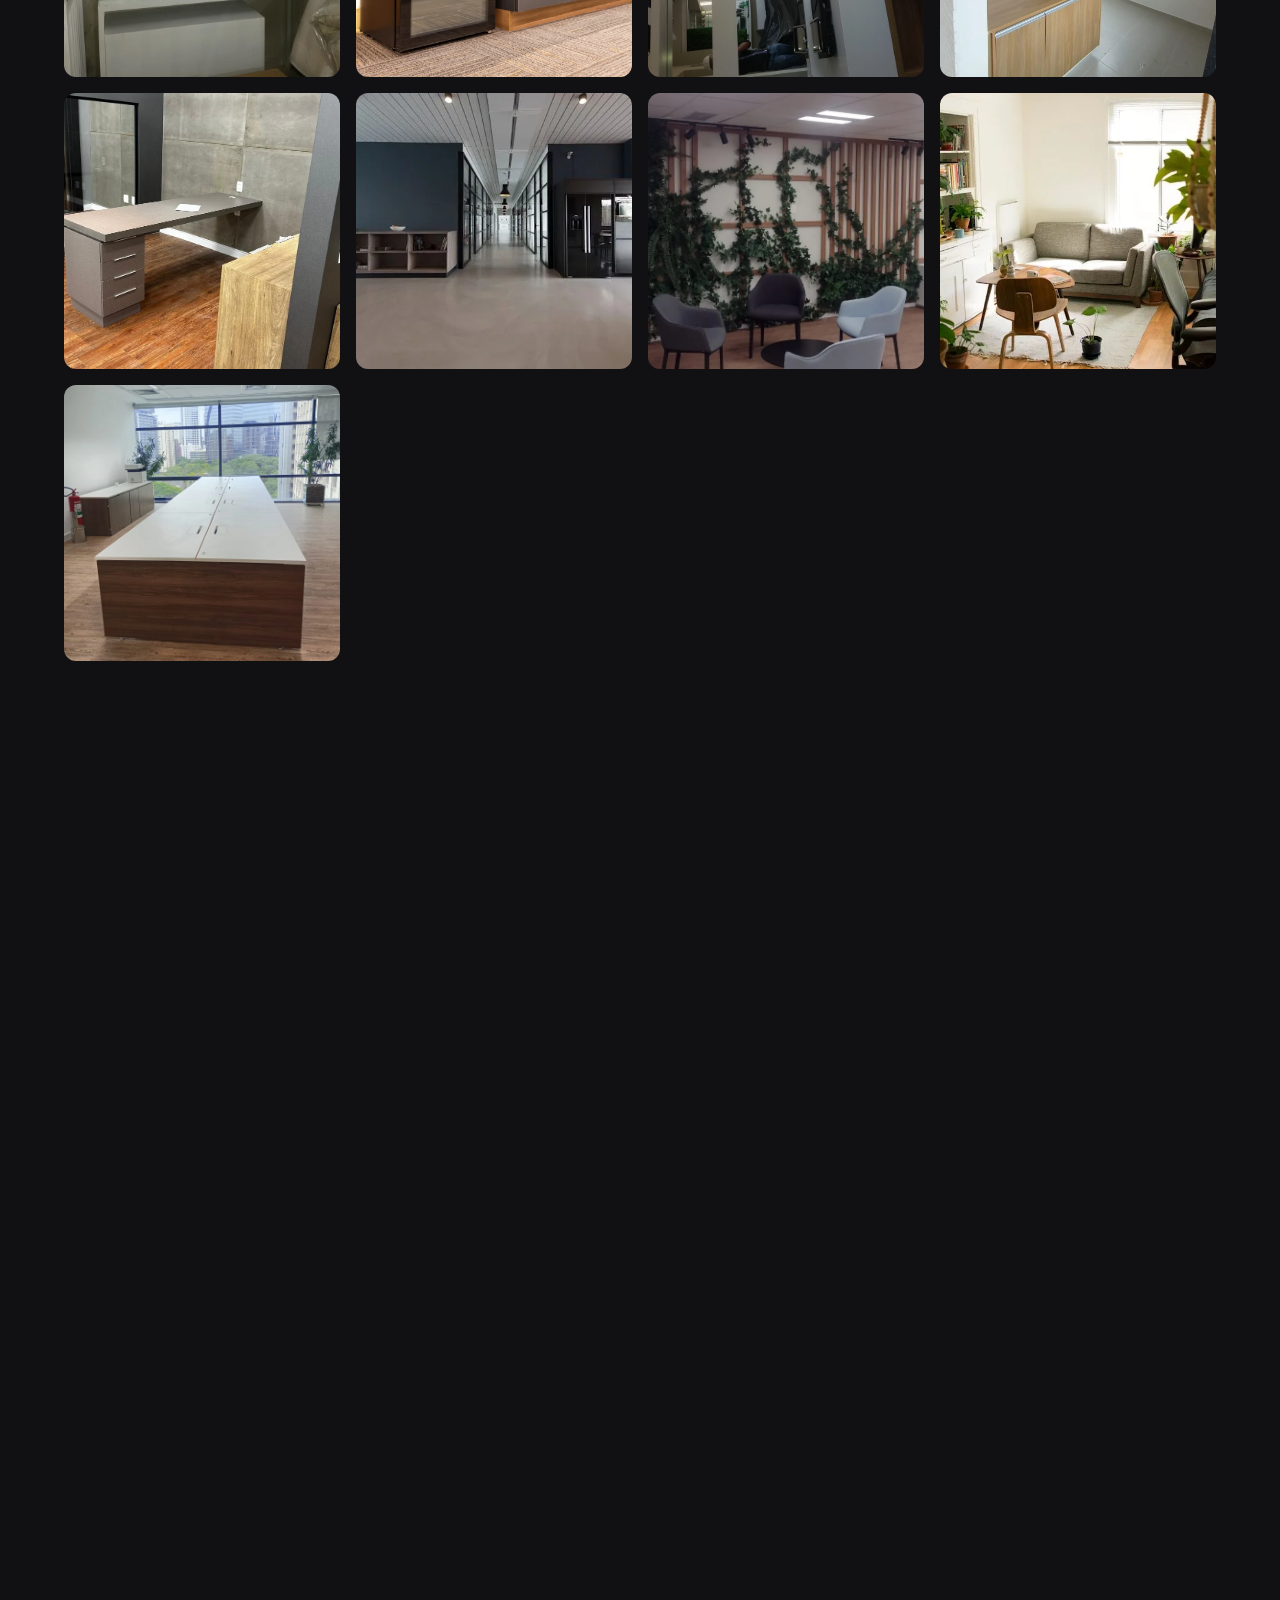
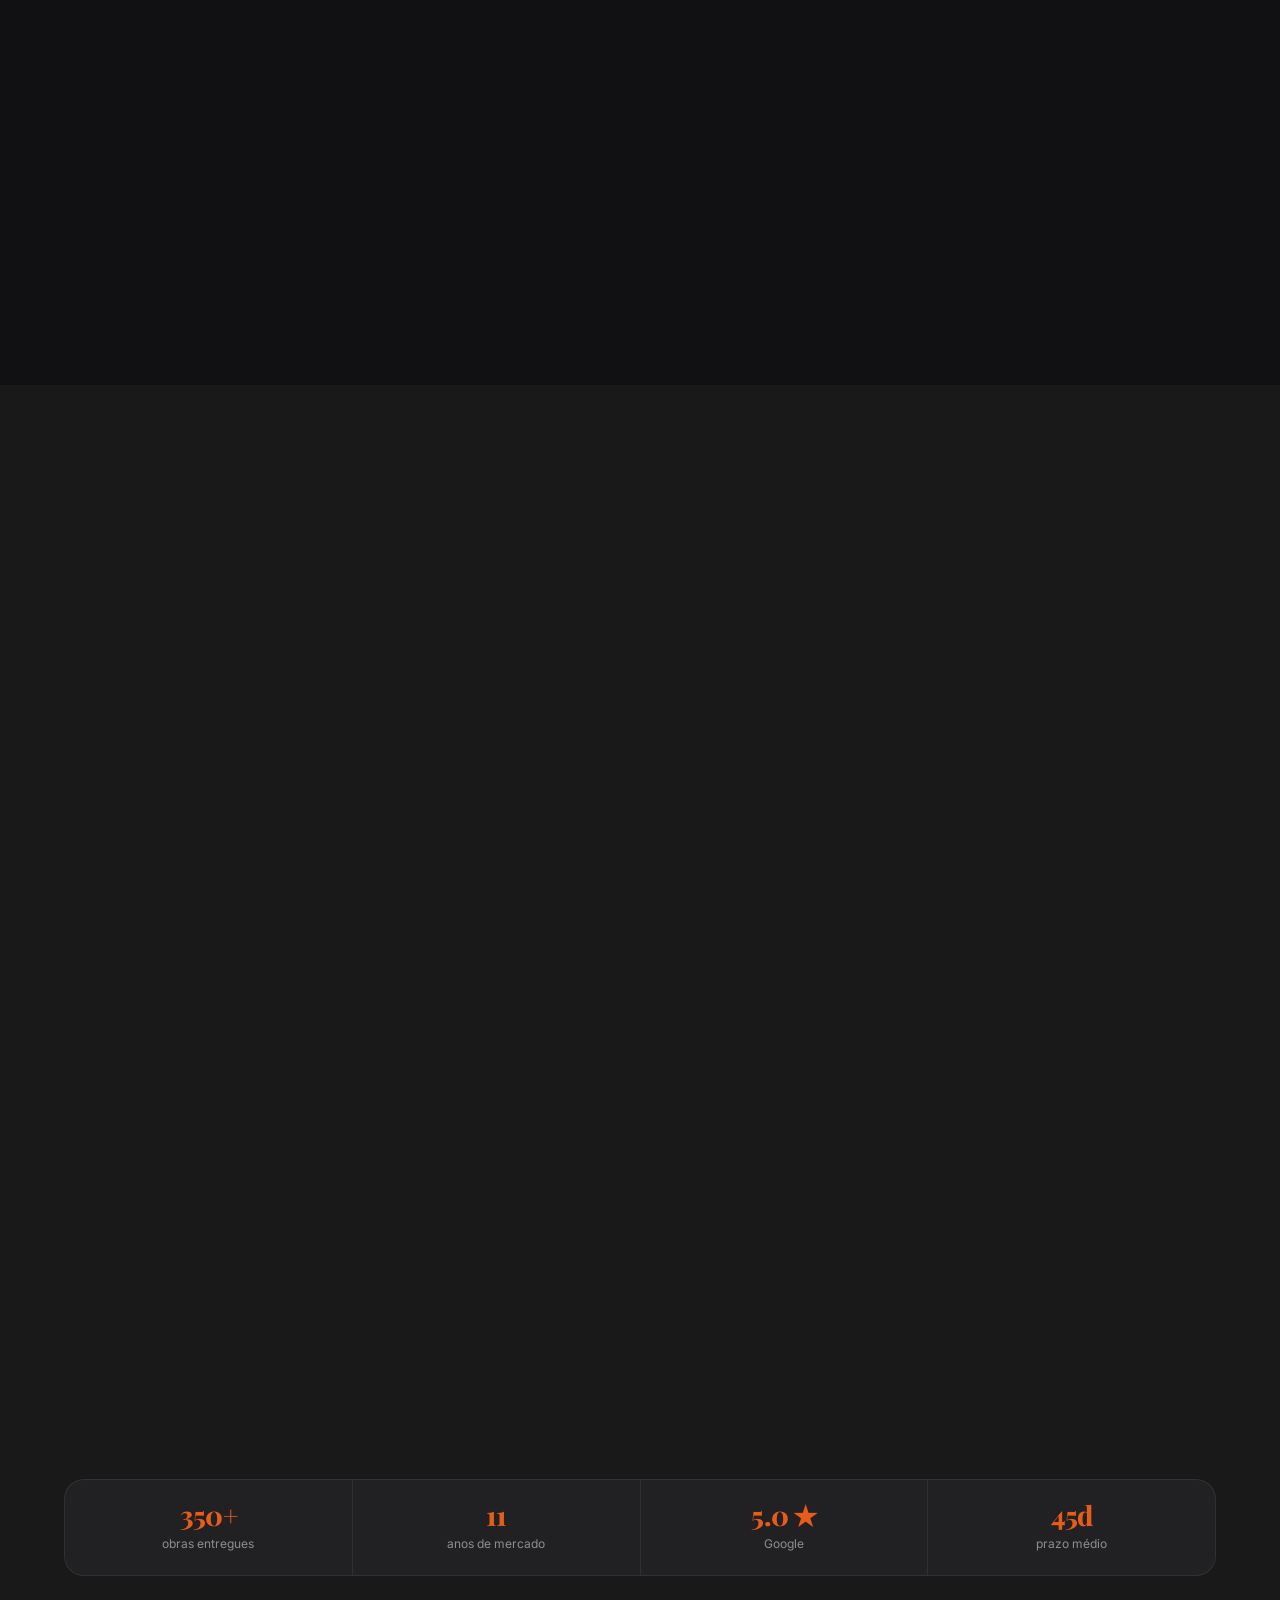
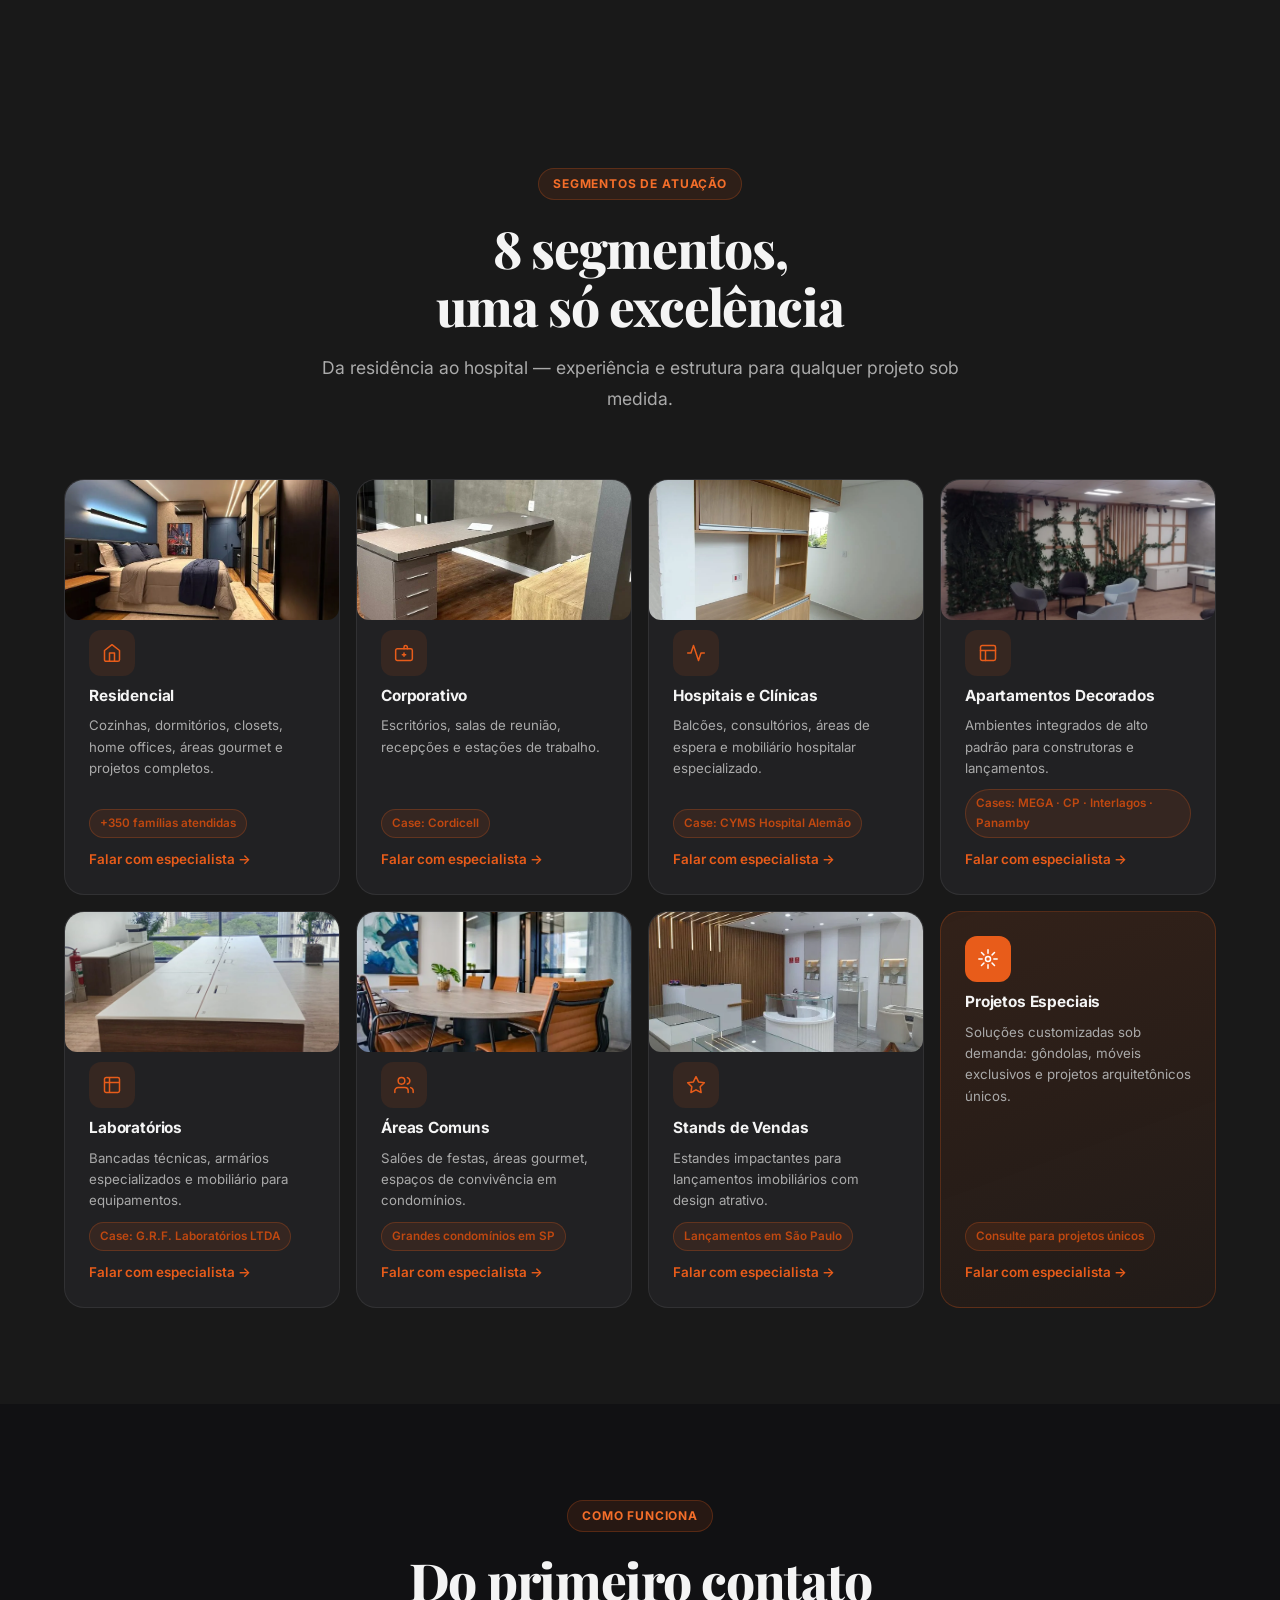
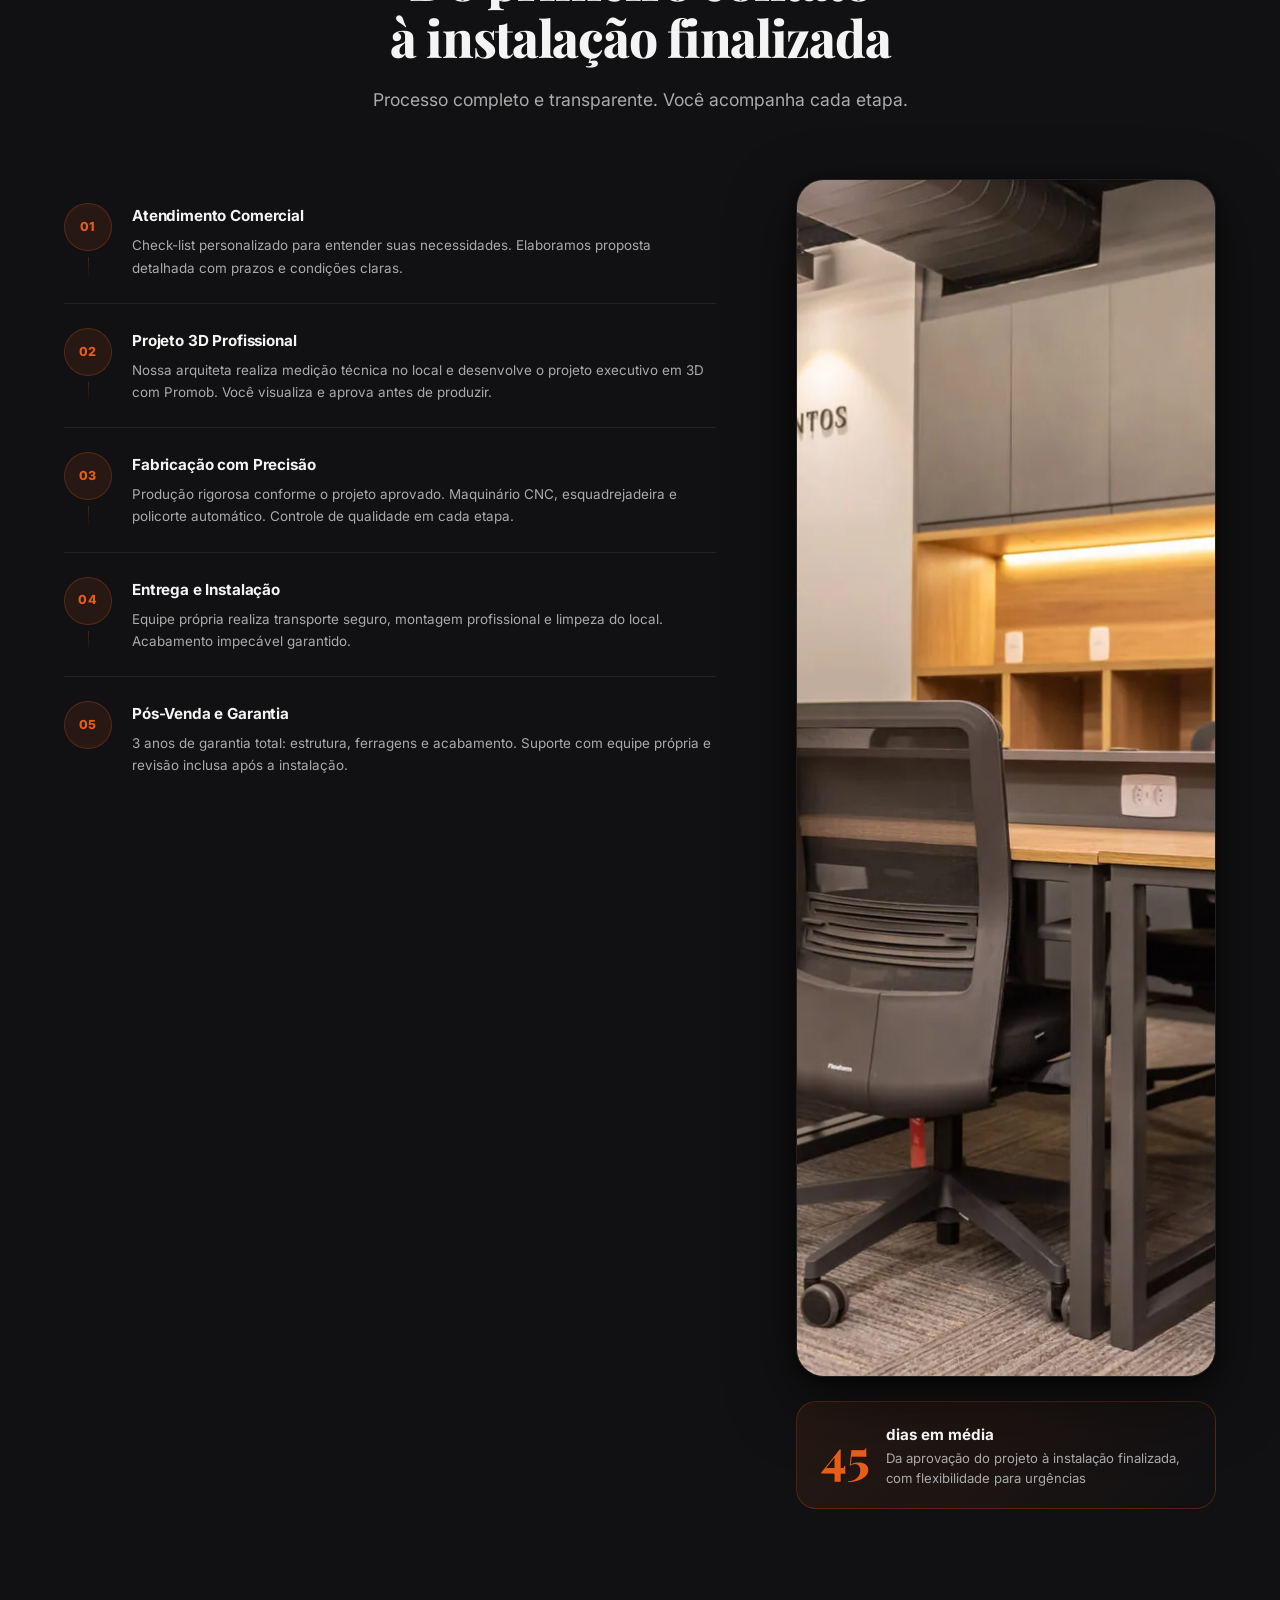
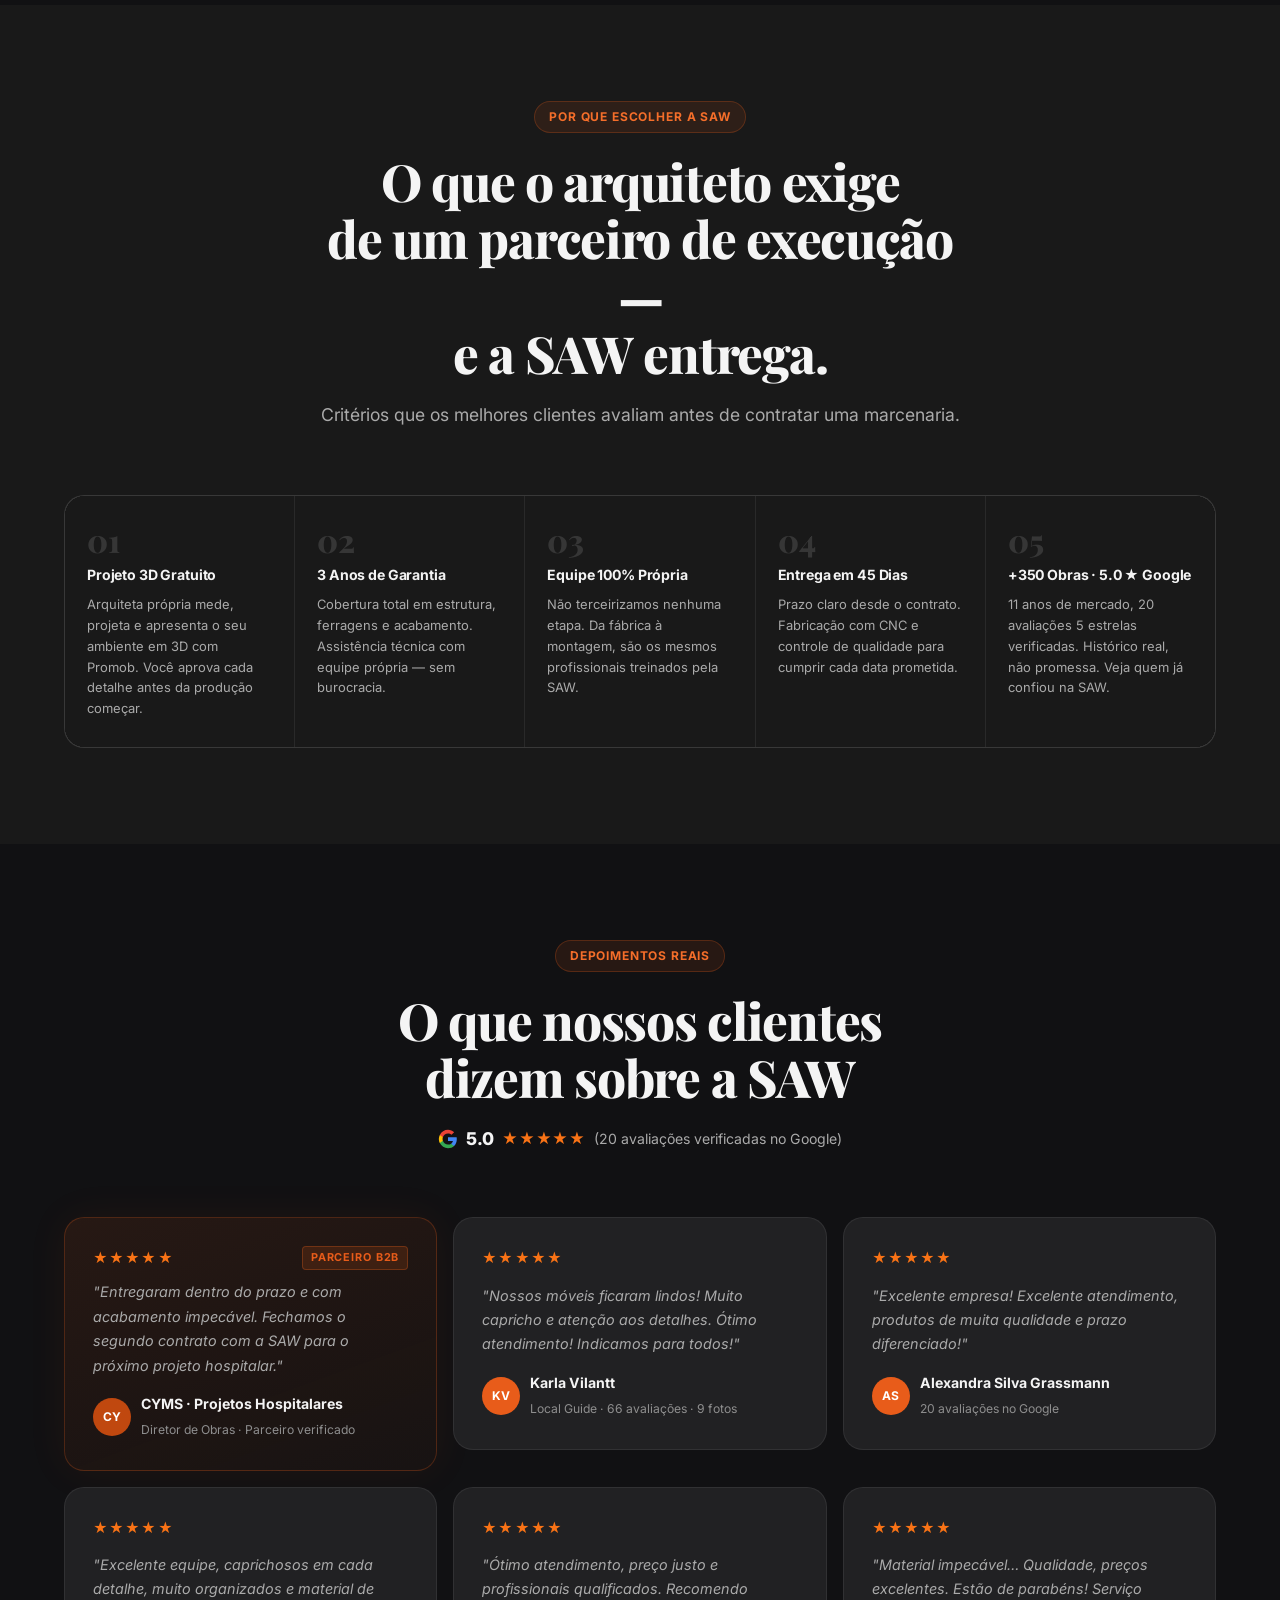
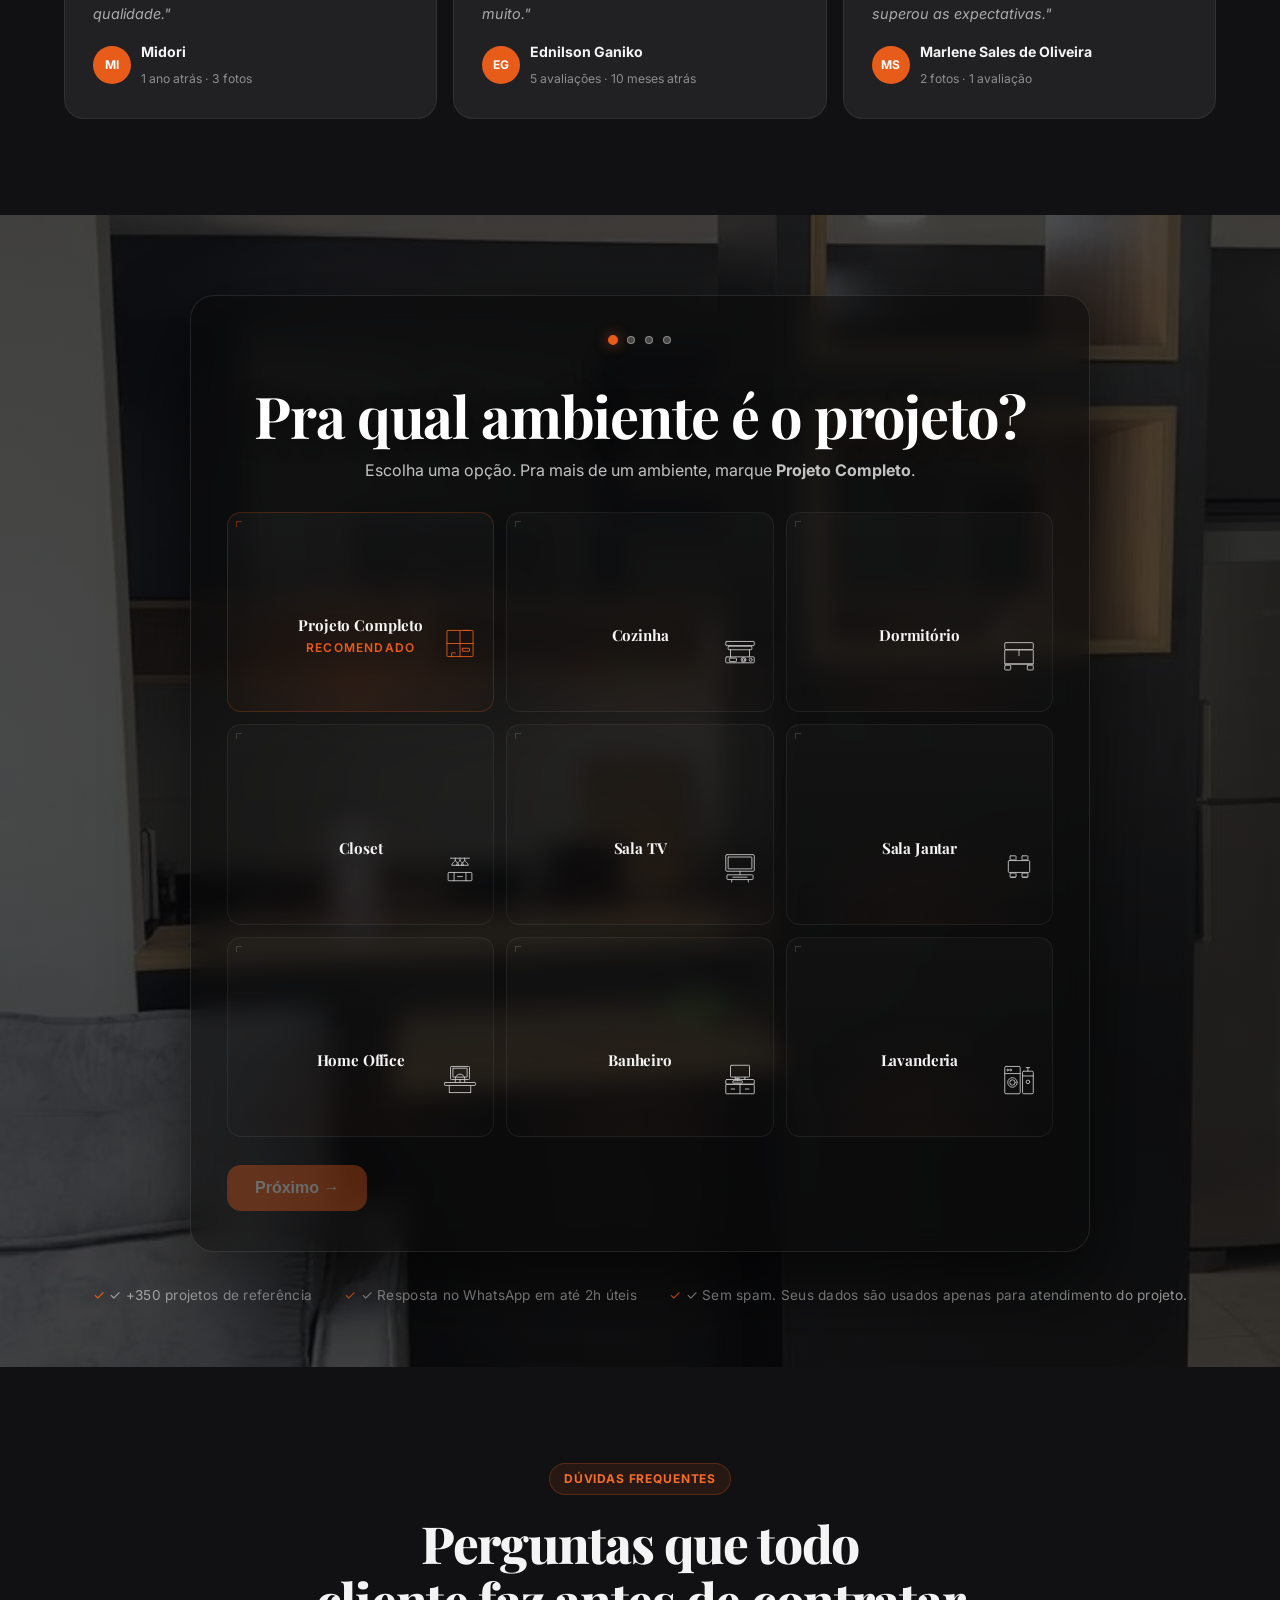
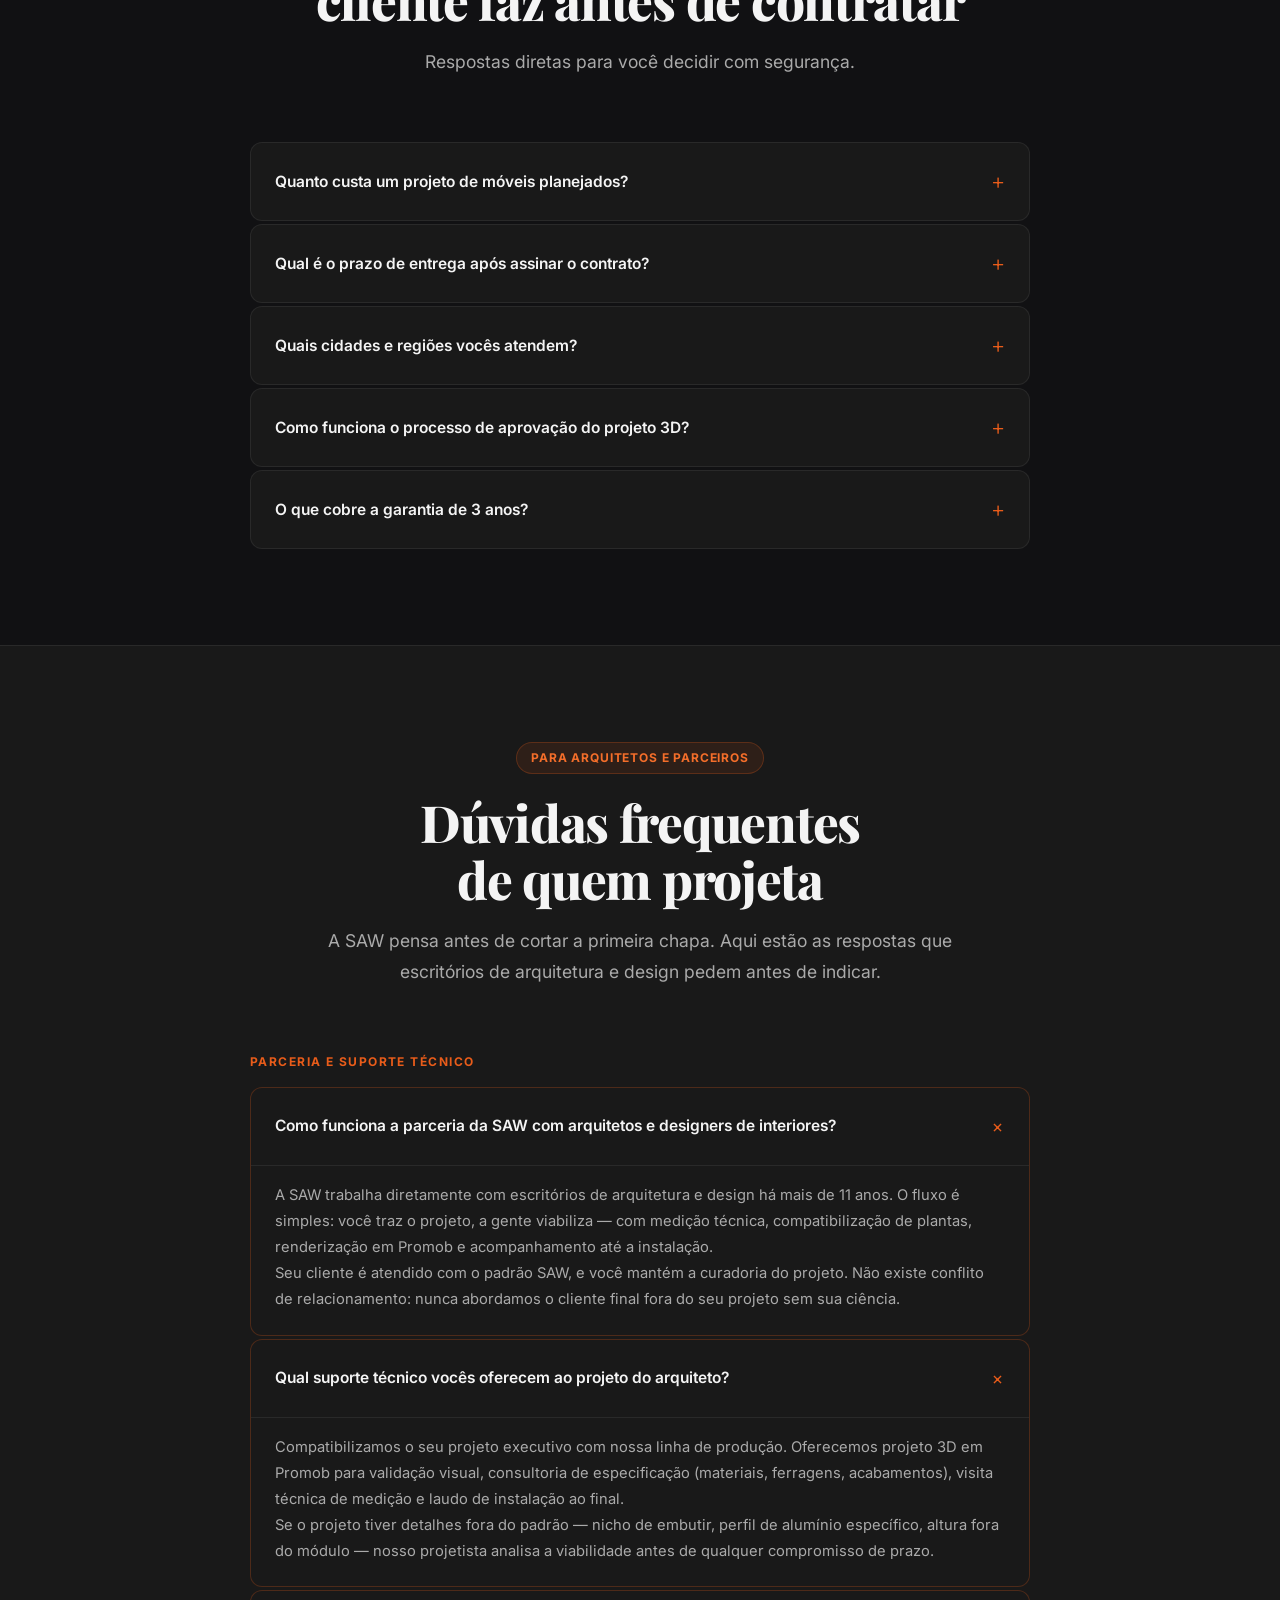
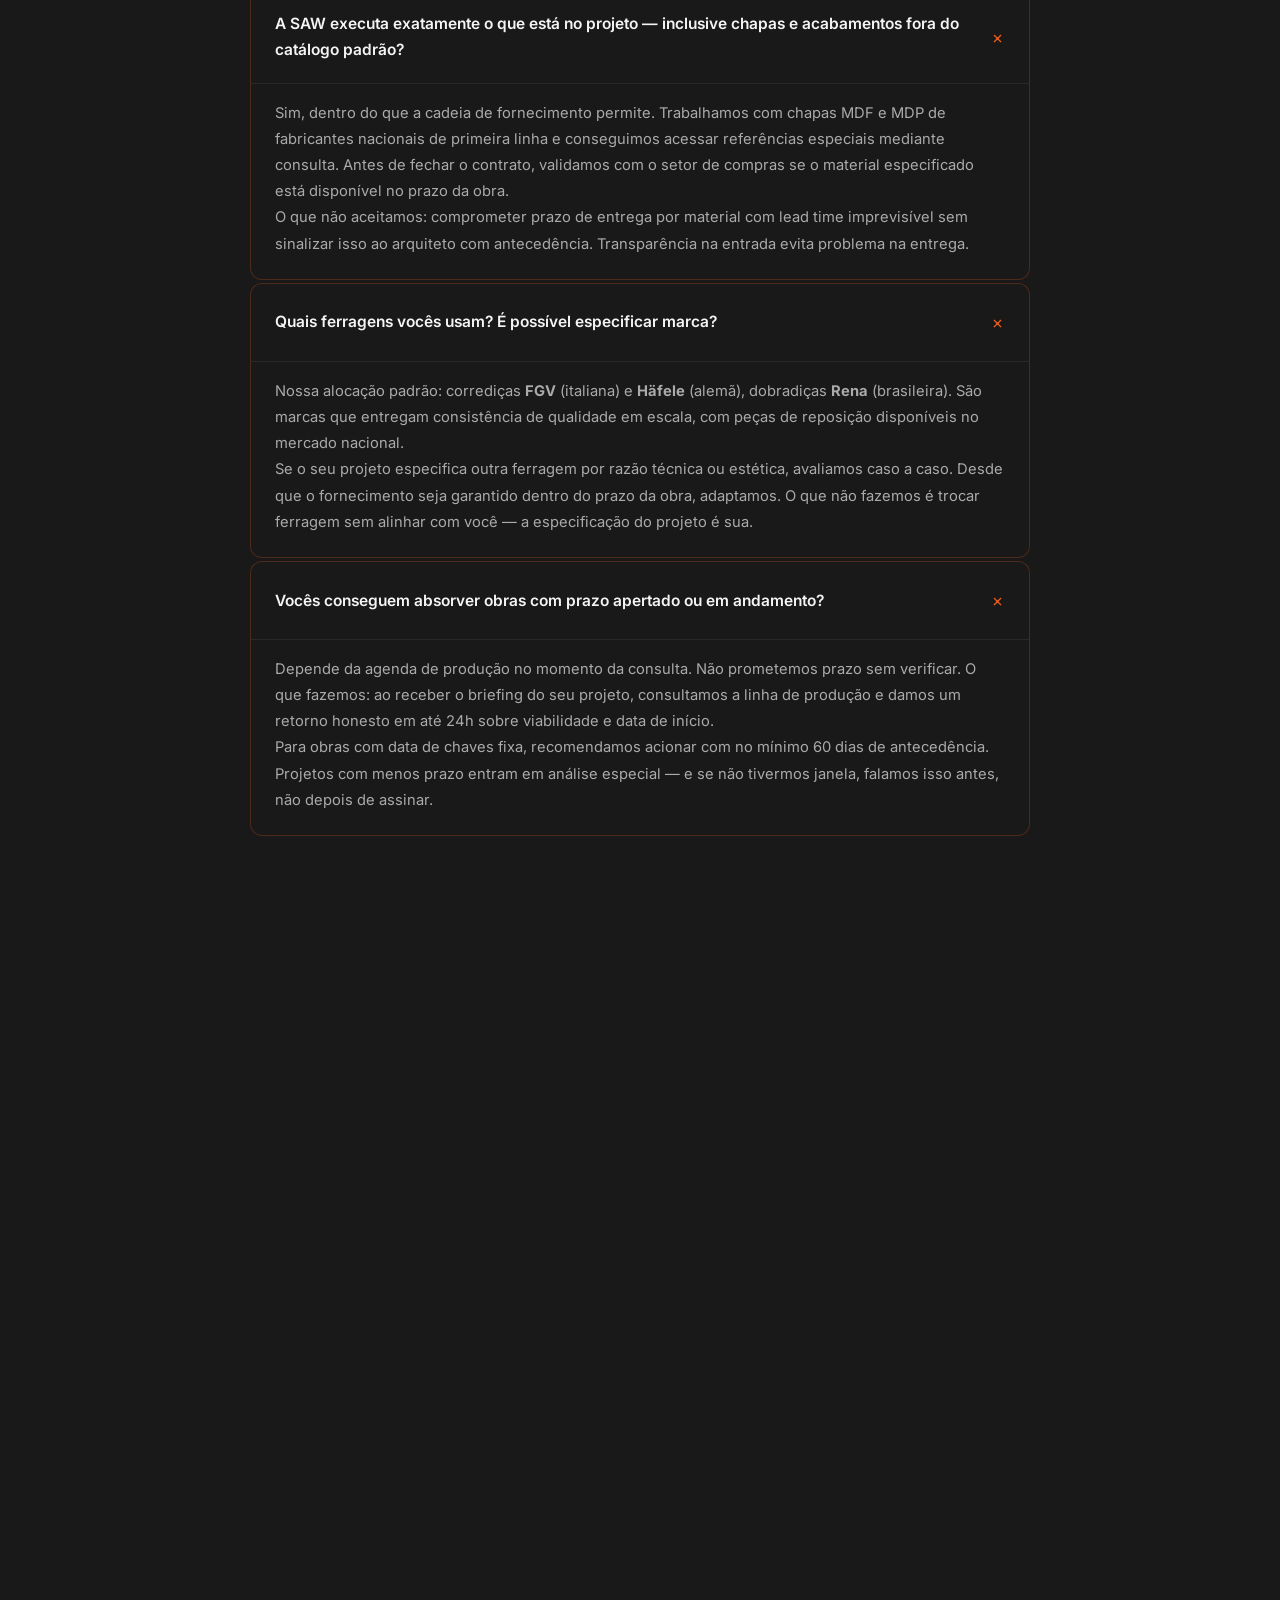
==== commit df9ef4b8: "feat(pdf): Pre-Briefing v2 premium — capa foto SAG6701, Playfair, paleta brand kit, copy Marina - Ca" ====
--- a/index.html
+++ b/index.html
@@ -2952,189 +2952,369 @@
       });
     }
 
-    // Gera PDF profissional do Pré-Briefing (visual SAW + branding)
+    // Gera PDF premium do Pré-Briefing SAW — v2 (Bárbara + Marina, 2026-06-05)
+    // Capa: foto _SAG6701 + overlay betume 50% + logo SAW + Playfair
+    // Página 2: header/footer betume, 7 blocos copy Marina, paleta brand kit
     async function gerarPDF(s, min, max) {
       const ambientes = Array.isArray(s.ambiente)
         ? s.ambiente.join(', ')
         : (s.ambiente || '—');
-      const tamanhos = {'ate-8': 'até 8 m²', '8-15': '8 a 15 m²', '15-25': '15 a 25 m²', '25-plus': '25 m² ou +'};
-      const tamanhoLabel = tamanhos[s.tamanho] || s.tamanho || '—';
+      const tamanhoMap = {'ate-8': 'até 8 m²', '8-15': '8 a 15 m²', '15-25': '15 a 25 m²', '25-plus': '25 m² ou +'};
       const estiloLabel = (s.estilo === 'moderno') ? 'Moderno' : (s.estilo === 'classico' ? 'Clássico / Sofisticado' : s.estilo || '—');
+      const ambienteLabel = ambientes.charAt(0).toUpperCase() + ambientes.slice(1);
       const dataAtual = new Date().toLocaleDateString('pt-BR', { day: '2-digit', month: 'long', year: 'numeric' });
+
+      // Assets base64 — carregados via fetch (mesma origem, sem CORS)
+      async function loadAssetB64(url) {
+        try {
+          const r = await fetch(url);
+          const buf = await r.arrayBuffer();
+          const bytes = new Uint8Array(buf);
+          let bin = '';
+          bytes.forEach(b => bin += String.fromCharCode(b));
+          return btoa(bin);
+        } catch(e) {
+          console.warn('[gerarPDF] asset não carregado:', url, e.message);
+          return null;
+        }
+      }
 
       try {
         const { jsPDF } = await carregarJsPDF();
         const doc = new jsPDF({ unit: 'pt', format: 'a4' });
         const W = doc.internal.pageSize.getWidth();
         const H = doc.internal.pageSize.getHeight();
-
-        // Paleta SAW
-        const orange = [232, 92, 26];
-        const orangeLight = [255, 123, 59];
-        const dark = [17, 17, 19];
-        const text = [50, 50, 55];
-        const muted = [120, 120, 125];
-
-        // ═══ FUNDO ESCURO TOPO ═══
-        doc.setFillColor(...dark);
-        doc.rect(0, 0, W, 130, 'F');
-        // Faixa laranja
-        doc.setFillColor(...orange);
-        doc.rect(0, 125, W, 6, 'F');
-
-        // Logo SAW (texto)
-        doc.setFont('helvetica', 'bold');
-        doc.setTextColor(255, 255, 255);
+        const MARGIN = 40;
+        const CW = W - MARGIN * 2;
+
+        // ── Paleta SAW Brand Kit (Bárbara) ──────────────────────────────────
+        const C = {
+          betume:    [26, 25, 24],
+          offwhite:  [248, 245, 240],
+          orange:    [232, 92, 26],
+          bege:      [244, 237, 227],
+          bodyText:  [61, 58, 55],
+          separator: [154, 149, 144],
+        };
+
+        // ── Fontes brand ─────────────────────────────────────────────────────
+        // Fontes carregadas via fetch (relativo ao index.html)
+        const fontPaths = [
+          { url: '_samples/fonts/Inter-Regular.ttf',  name: 'Inter-Regular.ttf',  family: 'Inter', style: 'normal' },
+          { url: '_samples/fonts/Inter-Bold.ttf',     name: 'Inter-Bold.ttf',     family: 'Inter', style: 'bold'   },
+          { url: '_samples/fonts/Inter-Italic.ttf',   name: 'Inter-Italic.ttf',   family: 'Inter', style: 'italic' },
+          { url: '_samples/fonts/PlayfairDisplay-Variable.ttf', name: 'Playfair.ttf', family: 'PlayfairDisplay', style: 'normal' },
+          { url: '_samples/fonts/PlayfairDisplay-Variable.ttf', name: 'Playfair-Bold.ttf', family: 'PlayfairDisplay', style: 'bold' },
+        ];
+        let fontsOk = false;
+        try {
+          for (const f of fontPaths) {
+            const b64 = await loadAssetB64(f.url);
+            if (b64) {
+              doc.addFileToVFS(f.name, b64);
+              doc.addFont(f.name, f.family, f.style);
+            }
+          }
+          fontsOk = true;
+        } catch(fe) {
+          console.warn('[gerarPDF] fontes brand não carregadas, usando helvetica:', fe.message);
+        }
+
+        const setInter = (style) => doc.setFont(fontsOk ? 'Inter' : 'helvetica', style);
+        const setPlayfair = (style) => doc.setFont(fontsOk ? 'PlayfairDisplay' : 'helvetica', style);
+
+        // ── Logo SAW ─────────────────────────────────────────────────────────
+        const logoB64 = await loadAssetB64('_samples/logo-saw-base64.txt')
+          .then(async () => {
+            // logo-saw-base64.txt já é texto base64, não binário — carrega direto
+            const r = await fetch('_samples/logo-saw-base64.txt');
+            return r.ok ? (await r.text()).trim() : null;
+          }).catch(() => null);
+
+        // ── Foto capa ─────────────────────────────────────────────────────────
+        const capaB64 = await loadAssetB64('_samples/capa-SAG6701-base64.txt')
+          .then(async () => {
+            const r = await fetch('_samples/capa-SAG6701-base64.txt');
+            return r.ok ? (await r.text()).trim() : null;
+          }).catch(() => null);
+
+        // ════════════════════════════════════════════════════════
+        //  PÁGINA 1 — CAPA PREMIUM
+        // ════════════════════════════════════════════════════════
+        if (capaB64) {
+          doc.addImage(capaB64, 'JPEG', 0, 0, W, H);
+        } else {
+          // fallback: fundo betume sólido se foto não carregar
+          doc.setFillColor(...C.betume);
+          doc.rect(0, 0, W, H, 'F');
+        }
+
+        // Overlay betume 50%
+        doc.setGState(doc.GState({ opacity: 0.50 }));
+        doc.setFillColor(...C.betume);
+        doc.rect(0, 0, W, H, 'F');
+        doc.setGState(doc.GState({ opacity: 1.0 }));
+
+        // Logo topo esquerdo
+        if (logoB64) {
+          doc.addImage(logoB64, 'PNG', MARGIN, 40, 100, 28);
+        } else {
+          setPlayfair('bold');
+          doc.setFontSize(20);
+          doc.setTextColor(...C.offwhite);
+          doc.text('SAW MÓVEIS', MARGIN, 60);
+        }
+
+        // Bloco central capa
+        const centerY = H * 0.44;
+
+        setPlayfair('normal');
+        doc.setFontSize(11);
+        doc.setTextColor(...C.separator);
+        doc.text('Preparado exclusivamente para', W / 2, centerY - 60, { align: 'center' });
+
+        setPlayfair('bold');
         doc.setFontSize(28);
-        doc.text('SAW', 40, 60);
-        doc.setTextColor(...orange);
-        doc.text('MÓVEIS', 100, 60);
-
-        doc.setFont('helvetica', 'normal');
-        doc.setTextColor(200, 200, 200);
+        doc.setTextColor(...C.offwhite);
+        doc.text('Pré-Briefing', W / 2, centerY - 26, { align: 'center' });
+
+        setPlayfair('normal');
+        doc.setFontSize(18);
+        doc.setTextColor(...C.offwhite);
+        doc.text('personalizado', W / 2, centerY + 4, { align: 'center' });
+
+        // Linha laranja
+        doc.setDrawColor(...C.orange);
+        doc.setLineWidth(1);
+        doc.line(W / 2 - 20, centerY + 20, W / 2 + 20, centerY + 20);
+
+        // Nome cliente
+        setInter('bold');
+        doc.setFontSize(16);
+        doc.setTextColor(...C.offwhite);
+        doc.text(s.nome || 'Cliente', W / 2, centerY + 46, { align: 'center' });
+
+        // Data
+        setInter('normal');
+        doc.setFontSize(11);
+        doc.setTextColor(...C.separator);
+        doc.text(dataAtual, W / 2, centerY + 64, { align: 'center' });
+
+        // Rodapé capa
+        setInter('normal');
         doc.setFontSize(9);
-        doc.text('Móveis Planejados sob Medida · 11 anos · +350 obras entregues', 40, 80);
-
-        doc.setFontSize(8);
-        doc.setTextColor(150, 150, 150);
-        doc.text(`Documento gerado em ${dataAtual}`, W - 40, 80, { align: 'right' });
-
-        // ═══ TÍTULO ═══
-        doc.setTextColor(...dark);
-        doc.setFont('helvetica', 'bold');
+        doc.setTextColor(...C.offwhite);
+        doc.text('Marcenaria SAW Móveis · Itapecerica da Serra', W / 2, H - 36, { align: 'center' });
+
+        // ════════════════════════════════════════════════════════
+        //  PÁGINA 2 — CONTEÚDO
+        // ════════════════════════════════════════════════════════
+        doc.addPage();
+
+        // ── Header fixo pg2 ──────────────────────────────────────────────────
+        doc.setFillColor(...C.betume);
+        doc.rect(0, 0, W, 56, 'F');
+        if (logoB64) {
+          doc.addImage(logoB64, 'PNG', MARGIN, 14, 72, 20);
+        }
+        setInter('normal');
+        doc.setFontSize(9);
+        doc.setTextColor(...C.separator);
+        doc.text(`Pré-Briefing · ${s.nome || 'Cliente'}`, W - MARGIN, 32, { align: 'right' });
+
+        let y = 74;
+
+        // ── Helper section label ──────────────────────────────────────────────
+        function secLabel(lbl) {
+          setInter('normal');
+          doc.setFontSize(9);
+          doc.setTextColor(...C.separator);
+          doc.text(lbl.toUpperCase(), MARGIN, y);
+          doc.setDrawColor(...C.separator);
+          doc.setLineWidth(0.5);
+          doc.line(MARGIN, y + 4, W - MARGIN, y + 4);
+          y += 20;
+        }
+
+        // ── APRESENTAÇÃO ─────────────────────────────────────────────────────
+        secLabel('Apresentação');
+        setInter('normal');
+        doc.setFontSize(11);
+        doc.setTextColor(...C.bodyText);
+        const introParas = [
+          'Recebemos as informações do seu projeto.',
+          'Este documento reúne uma referência de investimento baseada no ambiente, dimensão e estilo que você escolheu — projetada a partir de obras similares já entregues pela SAW.',
+          'Nossa equipe entra em contato em até 2 horas úteis pelo WhatsApp informado para alinhar agenda e responder qualquer dúvida.',
+        ];
+        introParas.forEach(p => {
+          const linhas = doc.splitTextToSize(p, CW);
+          doc.text(linhas, MARGIN, y);
+          y += linhas.length * 15 + 5;
+        });
+        y += 8;
+
+        // ── CLIENTE + SEU PROJETO (2 colunas) ────────────────────────────────
+        const colW = (CW - 20) / 2;
+        const colL = MARGIN;
+        const colR = MARGIN + colW + 20;
+        let yL = y;
+        let yR = y;
+
+        // Coluna esquerda — CLIENTE
+        setInter('bold');
+        doc.setFontSize(9);
+        doc.setTextColor(...C.orange);
+        doc.text('CLIENTE', colL, yL);
+        doc.setDrawColor(...C.orange);
+        doc.setLineWidth(0.7);
+        doc.line(colL, yL + 3, colL + 48, yL + 3);
+        yL += 18;
+
+        [['Nome', s.nome || '—'], ['WhatsApp', s.tel || '—'], ['E-mail', s.email || '—']].forEach(([lbl, val]) => {
+          setInter('bold');
+          doc.setFontSize(9);
+          doc.setTextColor(...C.bodyText);
+          doc.text(lbl + ':', colL, yL);
+          setInter('normal');
+          doc.setFontSize(11);
+          const ls = doc.splitTextToSize(val, colW - 8);
+          doc.text(ls, colL, yL + 13);
+          yL += ls.length * 14 + 10;
+        });
+
+        // Coluna direita — SEU PROJETO
+        setInter('bold');
+        doc.setFontSize(9);
+        doc.setTextColor(...C.orange);
+        doc.text('SEU PROJETO', colR, yR);
+        doc.setDrawColor(...C.orange);
+        doc.setLineWidth(0.7);
+        doc.line(colR, yR + 3, colR + 70, yR + 3);
+        yR += 18;
+
+        [
+          ['Ambiente', ambienteLabel],
+          ['Dimensão aprox.', `${s.tamanho === 'ate-8' ? 'até 8' : s.tamanho === '25-plus' ? '25 m² ou +' : s.tamanho.replace('-', ' a ')} m²`],
+          ['Estilo', estiloLabel],
+        ].forEach(([lbl, val]) => {
+          setInter('bold');
+          doc.setFontSize(9);
+          doc.setTextColor(...C.bodyText);
+          doc.text(lbl + ':', colR, yR);
+          setInter('normal');
+          doc.setFontSize(11);
+          const ls = doc.splitTextToSize(val, colW - 8);
+          doc.text(ls, colR, yR + 13);
+          yR += ls.length * 14 + 10;
+        });
+
+        y = Math.max(yL, yR) + 12;
+
+        // ── REFERÊNCIA DE INVESTIMENTO ────────────────────────────────────────
+        const boxH = 86;
+        doc.setFillColor(...C.bege);
+        doc.roundedRect(MARGIN, y, CW, boxH, 5, 5, 'F');
+        doc.setFillColor(...C.orange);
+        doc.rect(MARGIN, y, 3, boxH, 'F');
+
+        setInter('bold');
+        doc.setFontSize(9);
+        doc.setTextColor(...C.orange);
+        doc.text('REFERÊNCIA DE INVESTIMENTO', MARGIN + 14, y + 20);
+
+        setPlayfair('bold');
         doc.setFontSize(22);
-        doc.text('Pré-Briefing Personalizado', 40, 175);
-
-        doc.setFont('helvetica', 'normal');
-        doc.setFontSize(11);
-        doc.setTextColor(...muted);
-        doc.text(`Preparado para ${s.nome || 'você'}`, 40, 195);
-
-        // ═══ DADOS DO CLIENTE ═══
-        let y = 230;
-        doc.setFontSize(10);
-        doc.setFont('helvetica', 'bold');
-        doc.setTextColor(...orange);
-        doc.text('CLIENTE', 40, y);
-        doc.setDrawColor(...orange);
-        doc.setLineWidth(1);
-        doc.line(40, y + 4, 110, y + 4);
-        y += 22;
-
-        doc.setFont('helvetica', 'normal');
-        doc.setFontSize(11);
-        doc.setTextColor(...text);
-        doc.text(`Nome:  ${s.nome || '—'}`, 40, y); y += 18;
-        doc.text(`WhatsApp:  ${s.tel || '—'}`, 40, y); y += 18;
-        if (s.email) { doc.text(`E-mail:  ${s.email}`, 40, y); y += 18; }
-        y += 10;
-
-        // ═══ PROJETO ═══
-        doc.setFont('helvetica', 'bold');
-        doc.setFontSize(10);
-        doc.setTextColor(...orange);
-        doc.text('SEU PROJETO', 40, y);
-        doc.line(40, y + 4, 150, y + 4);
-        y += 22;
-
-        doc.setFont('helvetica', 'normal');
-        doc.setFontSize(11);
-        doc.setTextColor(...text);
-        doc.text(`Ambiente:  ${ambientes.charAt(0).toUpperCase() + ambientes.slice(1)}`, 40, y); y += 18;
-        doc.text(`Tamanho:  ${tamanhoLabel}`, 40, y); y += 18;
-        doc.text(`Estilo:  ${estiloLabel}`, 40, y); y += 28;
-
-        // ═══ INVESTIMENTO (destaque) ═══
-        doc.setFillColor(252, 245, 240);
-        doc.roundedRect(40, y, W - 80, 80, 6, 6, 'F');
-        doc.setDrawColor(...orange);
-        doc.setLineWidth(0.5);
-        doc.roundedRect(40, y, W - 80, 80, 6, 6, 'S');
-
-        doc.setFont('helvetica', 'bold');
+        doc.setTextColor(...C.betume);
+        doc.text(`R$ ${min} mil  –  R$ ${max} mil`, MARGIN + 14, y + 48);
+
+        setInter('italic');
         doc.setFontSize(9);
-        doc.setTextColor(...orange);
-        doc.text('REFERÊNCIA DE INVESTIMENTO', 56, y + 22);
-
-        doc.setFont('helvetica', 'bold');
-        doc.setFontSize(22);
-        doc.setTextColor(...dark);
-        doc.text(`R$ ${min} mil  –  R$ ${max} mil`, 56, y + 50);
-
-        doc.setFont('helvetica', 'italic');
-        doc.setFontSize(9);
-        doc.setTextColor(...muted);
-        doc.text('Baseado em projetos similares já entregues pela SAW. Orçamento exato após visita técnica.', 56, y + 70);
-        y += 105;
-
-        // ═══ CHECKLIST ═══
-        doc.setFont('helvetica', 'bold');
-        doc.setFontSize(10);
-        doc.setTextColor(...orange);
-        doc.text('CHECKLIST PARA SUA VISITA TÉCNICA', 40, y);
-        doc.line(40, y + 4, 230, y + 4);
-        y += 22;
-
-        const items = [
+        doc.setTextColor(...C.bodyText);
+        doc.text(
+          'Baseado em projetos similares já entregues pela SAW.\nO valor exato é definido após visita técnica e detalhamento de materiais.',
+          MARGIN + 14, y + 65, { maxWidth: CW - 20 }
+        );
+        y += boxH + 18;
+
+        // ── CHECKLIST ─────────────────────────────────────────────────────────
+        secLabel('Checklist para sua visita técnica');
+        const checkItems = [
           'Medidas aproximadas do ambiente (largura × profundidade × pé direito)',
           'Fotos do espaço atual em diferentes ângulos',
           'Localização de tomadas, janelas, portas e pontos de iluminação',
-          'Lista de funcionalidades essenciais (ex: 4 panelas + air fryer)',
-          'Faixa de investimento aprovada — otimiza materiais sem retrabalho'
+          'Lista de funcionalidades essenciais (ex: 4 panelas, air fryer, lava-louças)',
+          'Referências visuais que você gosta — foto de revista, Pinterest, obra vista',
+          'Faixa de investimento confirmada com quem decide — agiliza o processo',
         ];
-        doc.setFont('helvetica', 'normal');
+        setInter('normal');
         doc.setFontSize(10);
-        doc.setTextColor(...text);
-        items.forEach(item => {
-          doc.setTextColor(...orange);
-          doc.text('☐', 42, y);
-          doc.setTextColor(...text);
-          const linhas = doc.splitTextToSize(item, W - 90);
-          doc.text(linhas, 58, y);
-          y += linhas.length * 14 + 4;
+        doc.setTextColor(...C.bodyText);
+        checkItems.forEach(item => {
+          doc.setDrawColor(...C.separator);
+          doc.setLineWidth(0.5);
+          doc.rect(MARGIN, y - 9, 10, 10);
+          const ls = doc.splitTextToSize(item, CW - 18);
+          doc.text(ls, MARGIN + 14, y);
+          y += ls.length * 14 + 4;
         });
         y += 10;
 
-        // ═══ FOOTER (rodapé escuro) ═══
-        const footerY = H - 90;
-        doc.setFillColor(...dark);
-        doc.rect(0, footerY, W, 90, 'F');
-        doc.setFillColor(...orange);
-        doc.rect(0, footerY, W, 4, 'F');
-
-        doc.setTextColor(255, 255, 255);
-        doc.setFont('helvetica', 'bold');
-        doc.setFontSize(12);
-        doc.text('Quando estiver pronto:', 40, footerY + 28);
-
-        doc.setFont('helvetica', 'normal');
-        doc.setFontSize(11);
-        doc.setTextColor(...orangeLight);
-        doc.text('WhatsApp:', 40, footerY + 48);
-        doc.setTextColor(255, 255, 255);
-        doc.text(' (11) 3495-9479', 100, footerY + 48);
-
-        doc.setTextColor(...orangeLight);
-        doc.text('Endereço:', 40, footerY + 64);
-        doc.setTextColor(255, 255, 255);
-        doc.text(' Rua Taquaral, Sala 10 — Itapecerica da Serra/SP', 100, footerY + 64);
-
+        // ── O QUE ACONTECE AGORA ─────────────────────────────────────────────
+        secLabel('O que acontece agora');
+        const steps = [
+          'Em até 2 horas úteis, nossa equipe entra em contato pelo WhatsApp informado para confirmar interesse e alinhar agenda.',
+          'Agendamos visita técnica gratuita — vemos o ambiente, tiramos as medidas e entendemos o que você precisa que o projeto resolva.',
+          'Em até 5 dias úteis após a visita, você recebe orçamento detalhado com projeto 3D técnico. Incluso, sem custo adicional.',
+          'Projeto aprovado: fabricamos em 45 dias na nossa fábrica própria em Itapecerica da Serra. Garantia de 3 anos em estrutura, ferragens e acabamento — escrita em contrato.',
+        ];
+        steps.forEach((step, i) => {
+          setInter('bold');
+          doc.setFontSize(11);
+          doc.setTextColor(...C.orange);
+          doc.text(`${i + 1}.`, MARGIN, y);
+          setInter('normal');
+          doc.setFontSize(10);
+          doc.setTextColor(...C.bodyText);
+          const ls = doc.splitTextToSize(step, CW - 18);
+          doc.text(ls, MARGIN + 14, y);
+          y += ls.length * 14 + 7;
+        });
+
+        // ── FOOTER pg2 ────────────────────────────────────────────────────────
+        const fY = H - 80;
+        doc.setFillColor(...C.betume);
+        doc.rect(0, fY, W, 80, 'F');
+        doc.setFillColor(...C.orange);
+        doc.rect(0, fY, W, 2, 'F');
+
+        setInter('normal');
         doc.setFontSize(8);
-        doc.setTextColor(150, 150, 150);
-        doc.text('11 anos · +350 obras · 45 dias entrega · 3 anos garantia', W / 2, footerY + 82, { align: 'center' });
+        doc.setTextColor(...C.offwhite);
+        doc.text('Marcenaria SAW Móveis Ltda  ·  CNPJ 42.345.456/0001-33  ·  Rua Teixeira, 99  ·  Itapecerica da Serra/SP  ·  CEP 06853-460', W / 2, fY + 14, { align: 'center' });
+        doc.text('WhatsApp (11) 3495-9479  ·  sawmoveis.com.br', W / 2, fY + 26, { align: 'center' });
+        doc.text('11 anos no mercado  ·  +350 obras entregues  ·  45 dias de fabricação  ·  Ferragens FGV (Itália) e Häfele (Alemanha)  ·  MDF Eucatex', W / 2, fY + 38, { align: 'center' });
+        doc.text('3 anos de garantia em estrutura, ferragens e acabamento', W / 2, fY + 50, { align: 'center' });
+
+        // LGPD
+        doc.setFontSize(7);
+        doc.setTextColor(...C.separator);
+        doc.text(
+          'Seus dados são usados exclusivamente para elaboração do orçamento e contato sobre seu projeto. Não compartilhamos com terceiros.  Política de Privacidade: sawmoveis.com.br/politica-de-privacidade',
+          W / 2, fY + 64, { align: 'center', maxWidth: CW }
+        );
 
         // Salvar
         const filename = `pre-briefing-saw-${(s.nome || 'cliente').split(' ')[0].toLowerCase()}.pdf`;
         doc.save(filename);
 
-        if (typeof gtag !== 'undefined') gtag('event', 'pre_briefing_pdf_downloaded', { format: 'pdf' });
+        if (typeof gtag !== 'undefined') gtag('event', 'pre_briefing_pdf_downloaded', { format: 'pdf', version: 'v2_premium' });
         return;
       } catch (err) {
         console.error('[gerarPDF] falhou jsPDF, fallback pra TXT:', err);
       }
 
-      // Fallback TXT (se jsPDF falhar — sem internet, etc)
-      const conteudo = `SAW MÓVEIS — Pré-Briefing\n\nCliente: ${s.nome}\nWhatsApp: ${s.tel}\nAmbiente: ${ambientes}\nTamanho: ${tamanhoLabel}\nEstilo: ${estiloLabel}\n\nReferência: R$ ${min} mil – R$ ${max} mil\n\nContato: (11) 3495-9479`;
+      // Fallback TXT (se jsPDF falhar)
+      const conteudo = `SAW MÓVEIS — Pré-Briefing\n\nCliente: ${s.nome}\nWhatsApp: ${s.tel}\nAmbiente: ${ambientes}\nEstilo: ${estiloLabel}\n\nReferência: R$ ${min} mil – R$ ${max} mil\n\nContato: (11) 3495-9479\nsawmoveis.com.br`;
       const blob = new Blob([conteudo], { type: 'text/plain;charset=utf-8' });
       const url = URL.createObjectURL(blob);
       const link = document.createElement('a');
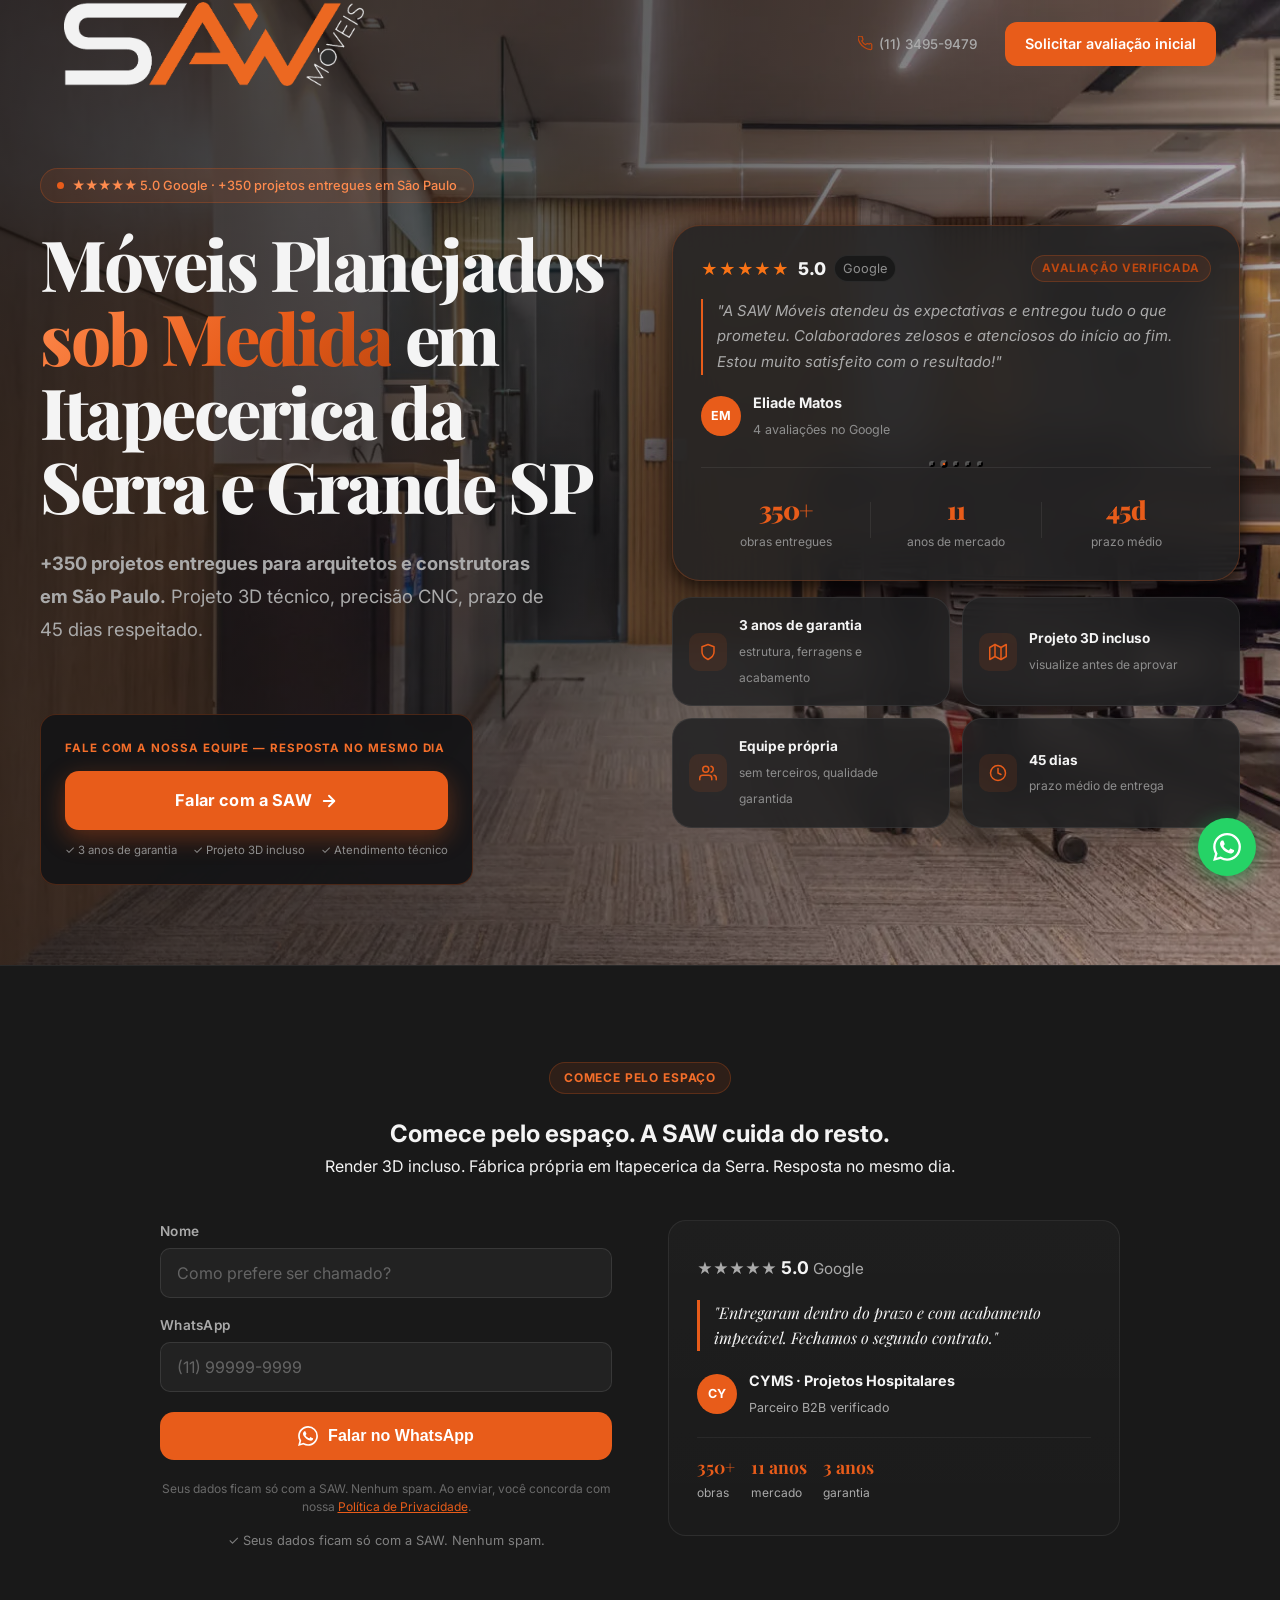
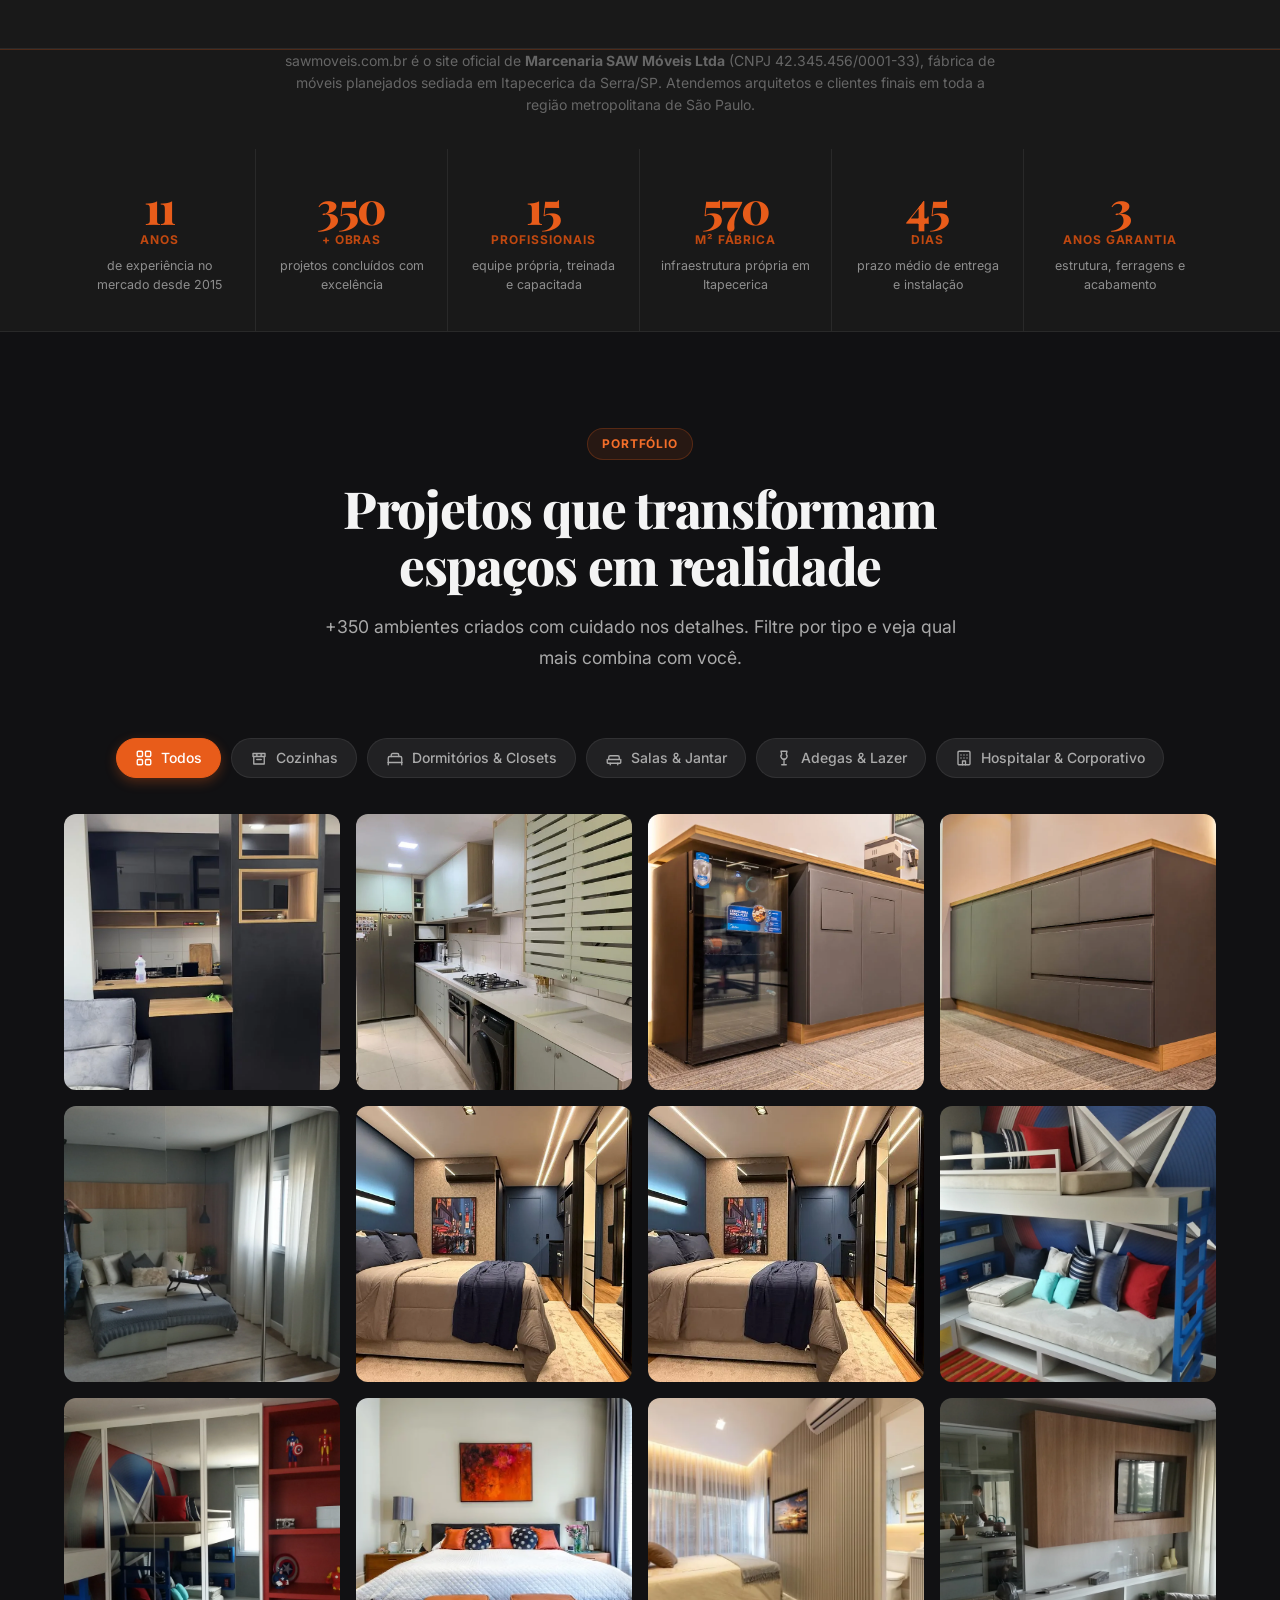
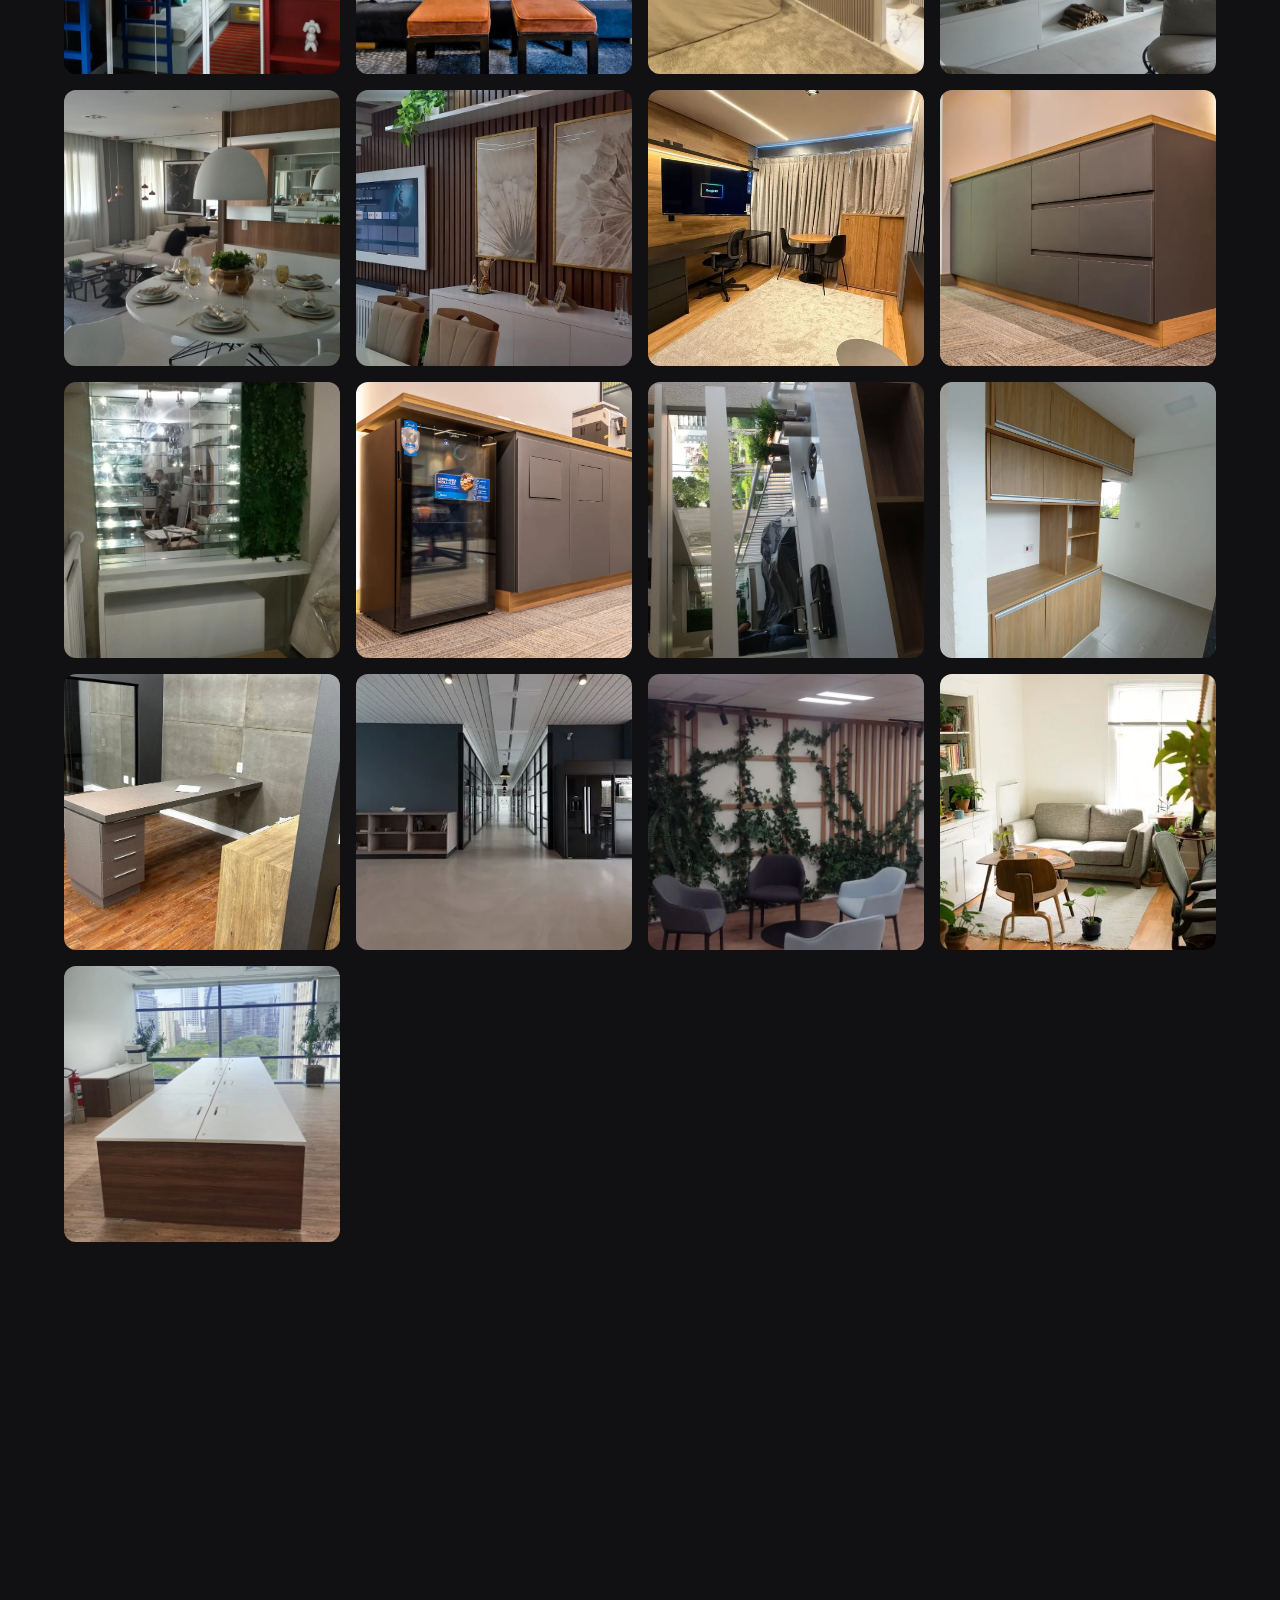
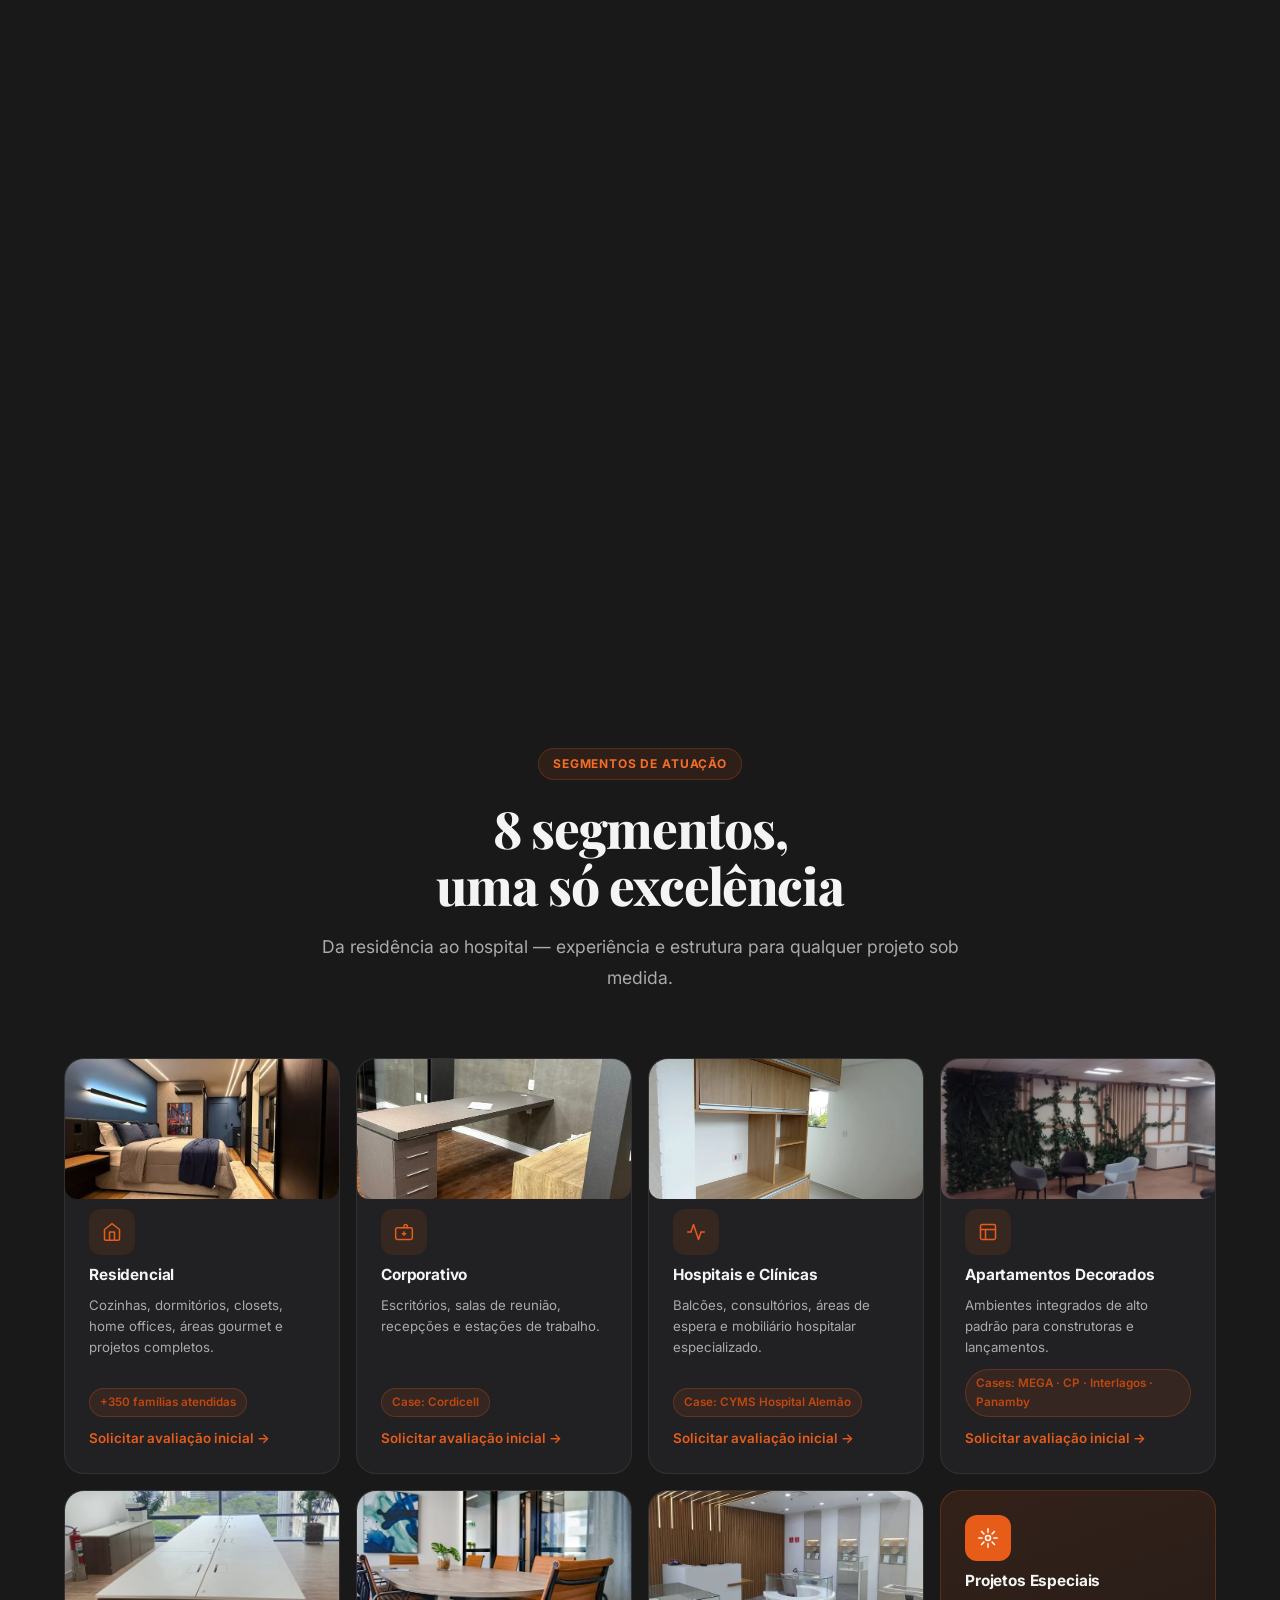
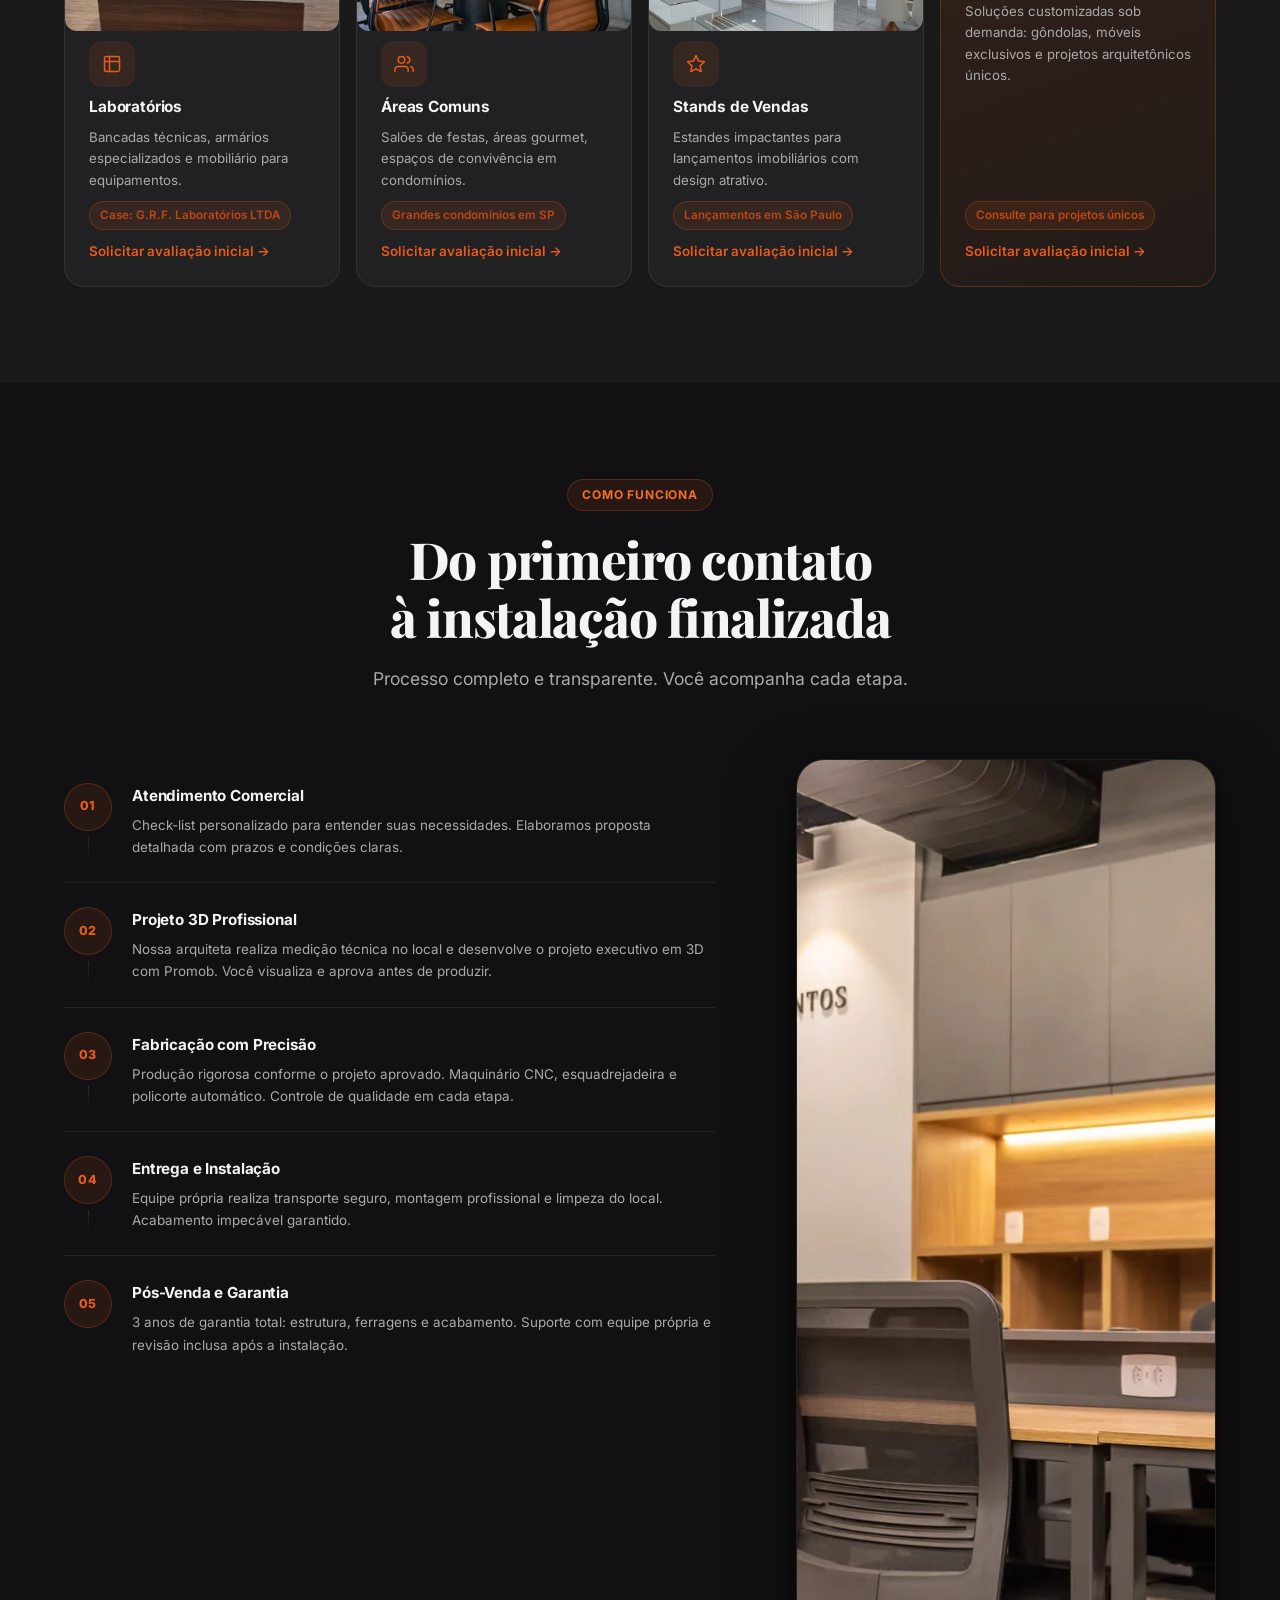
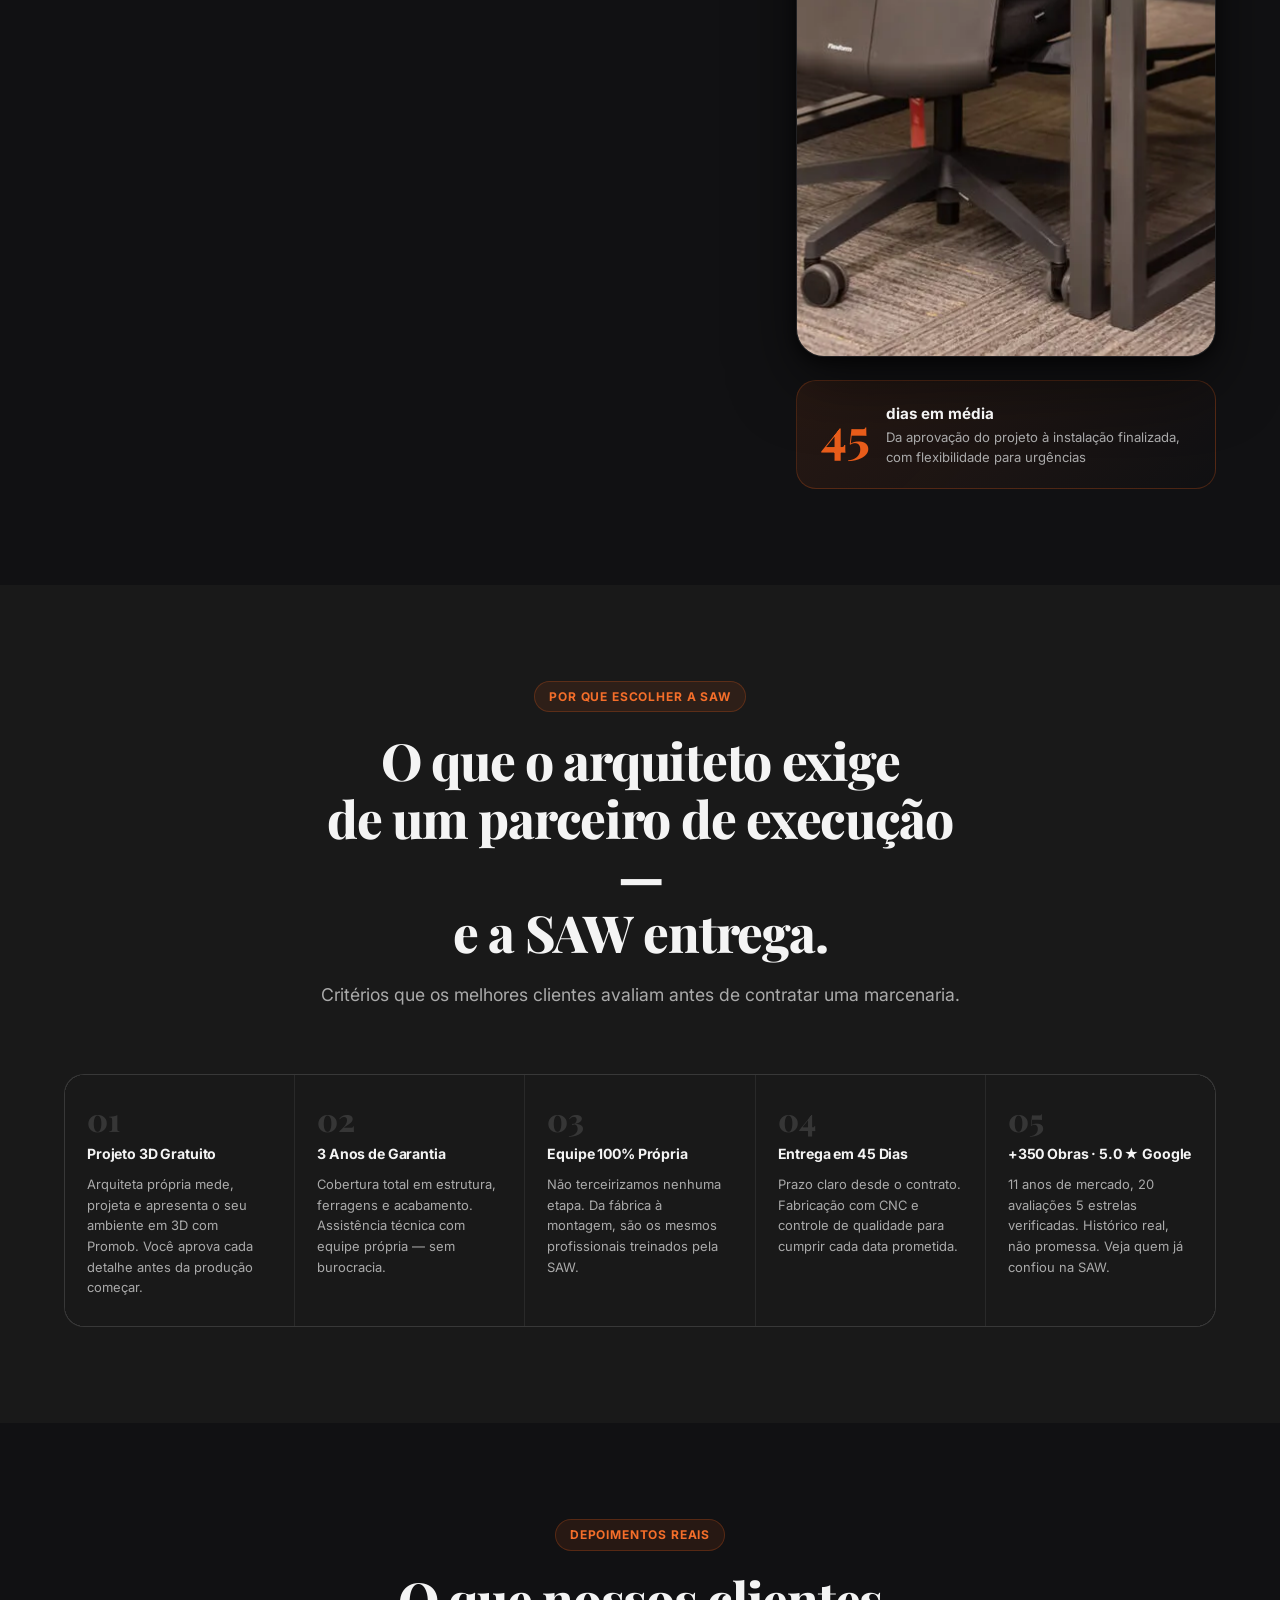
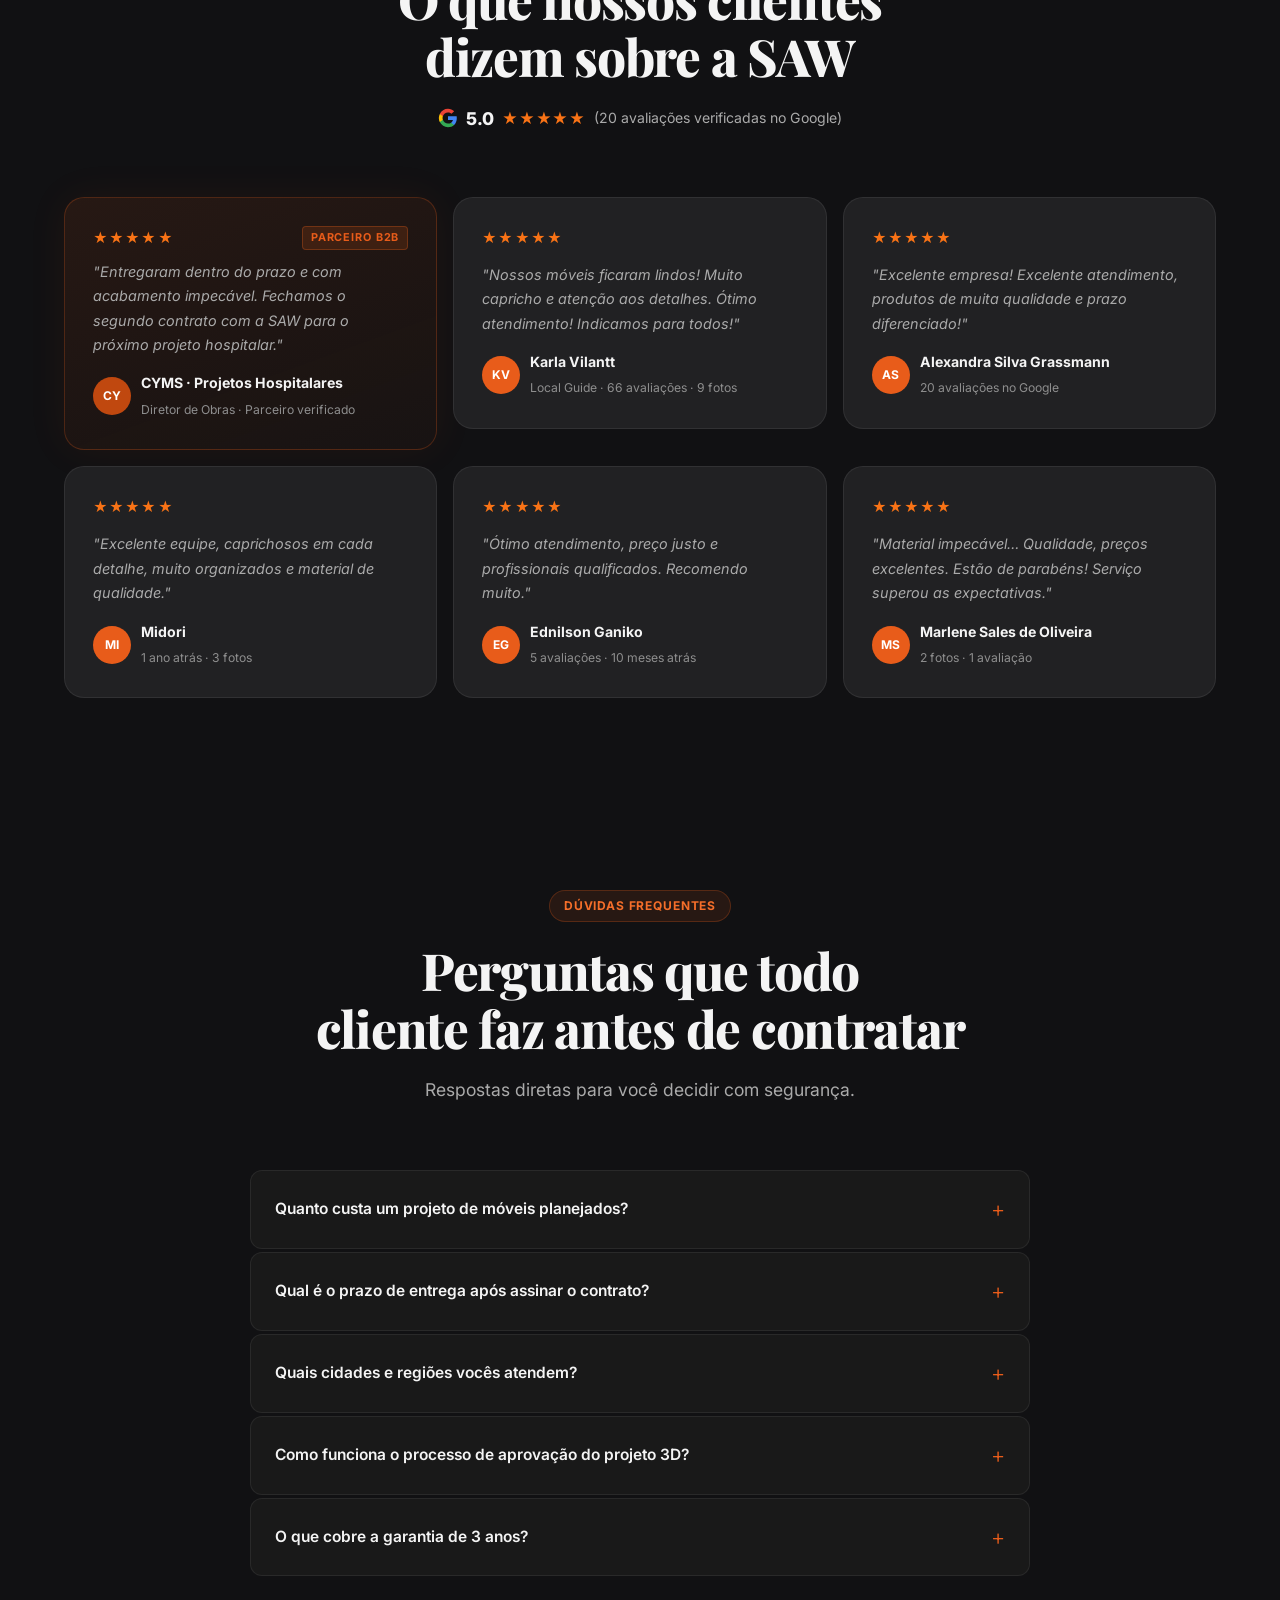
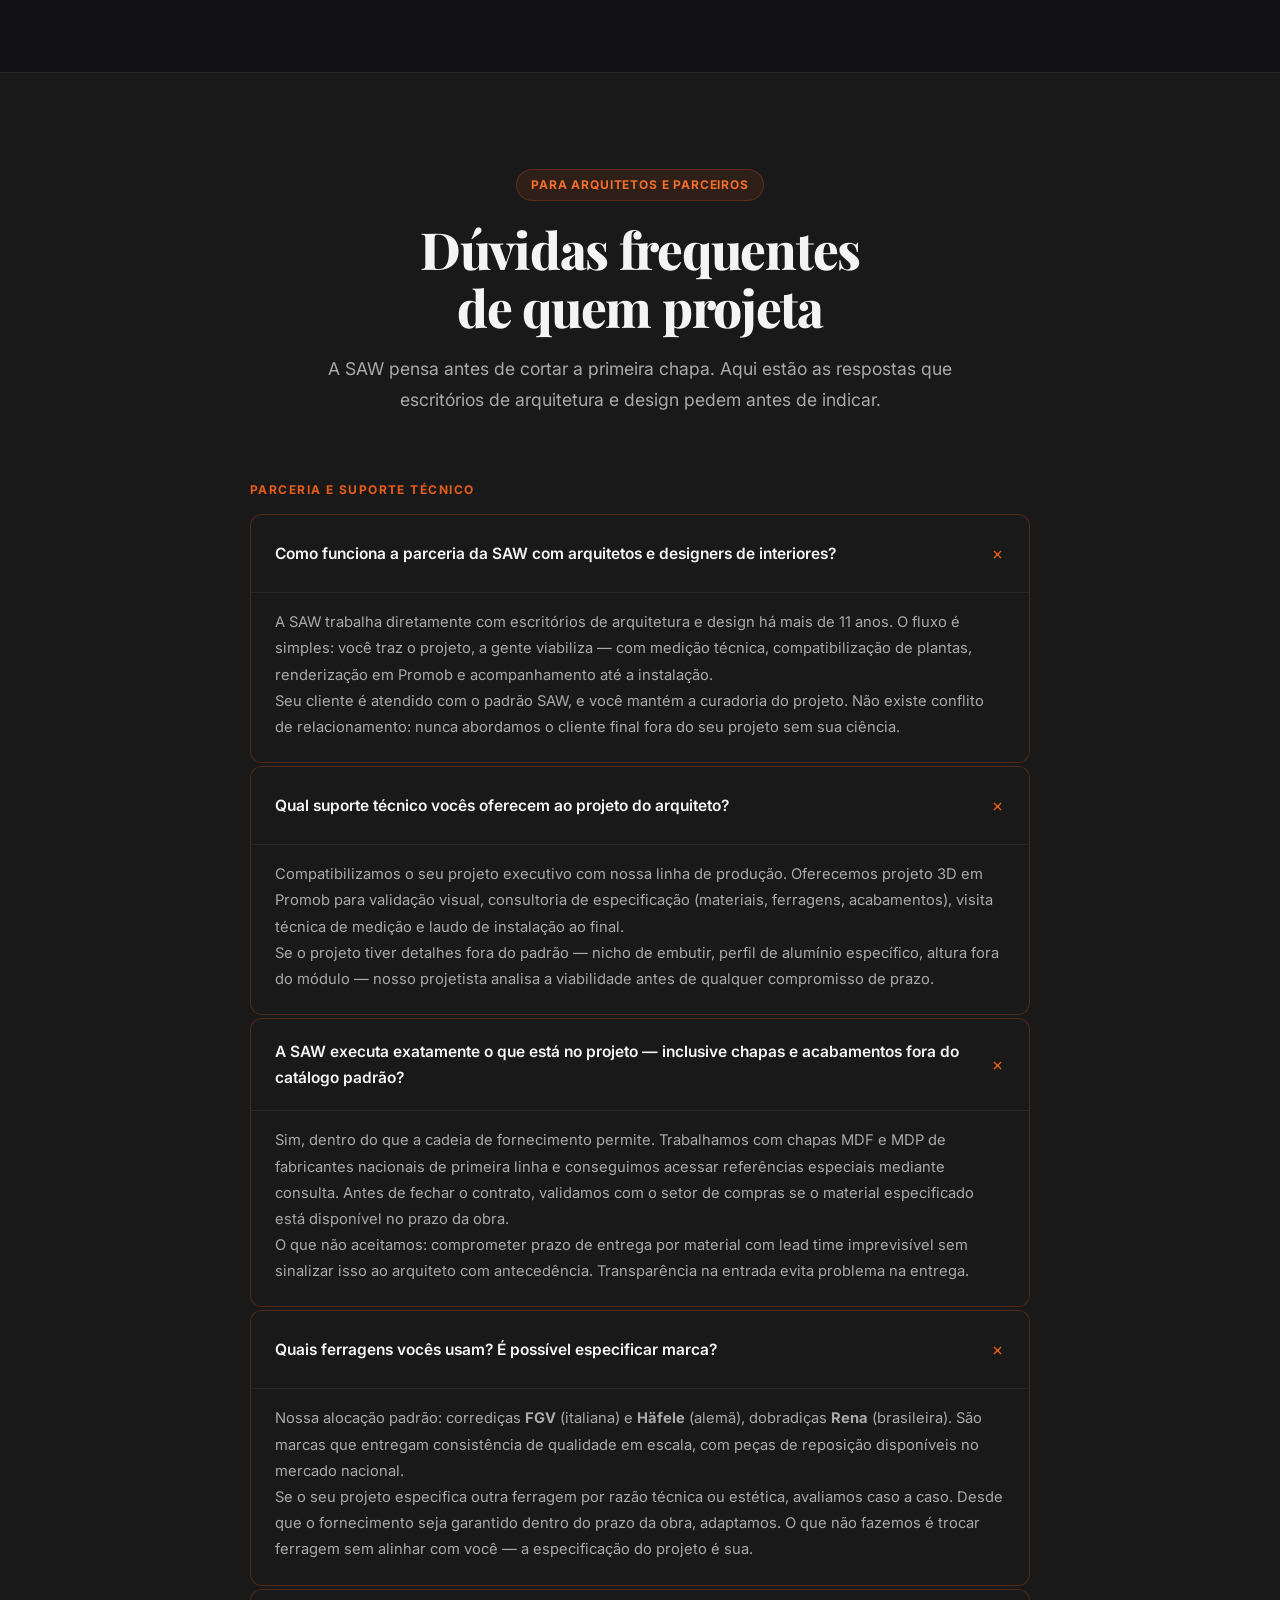
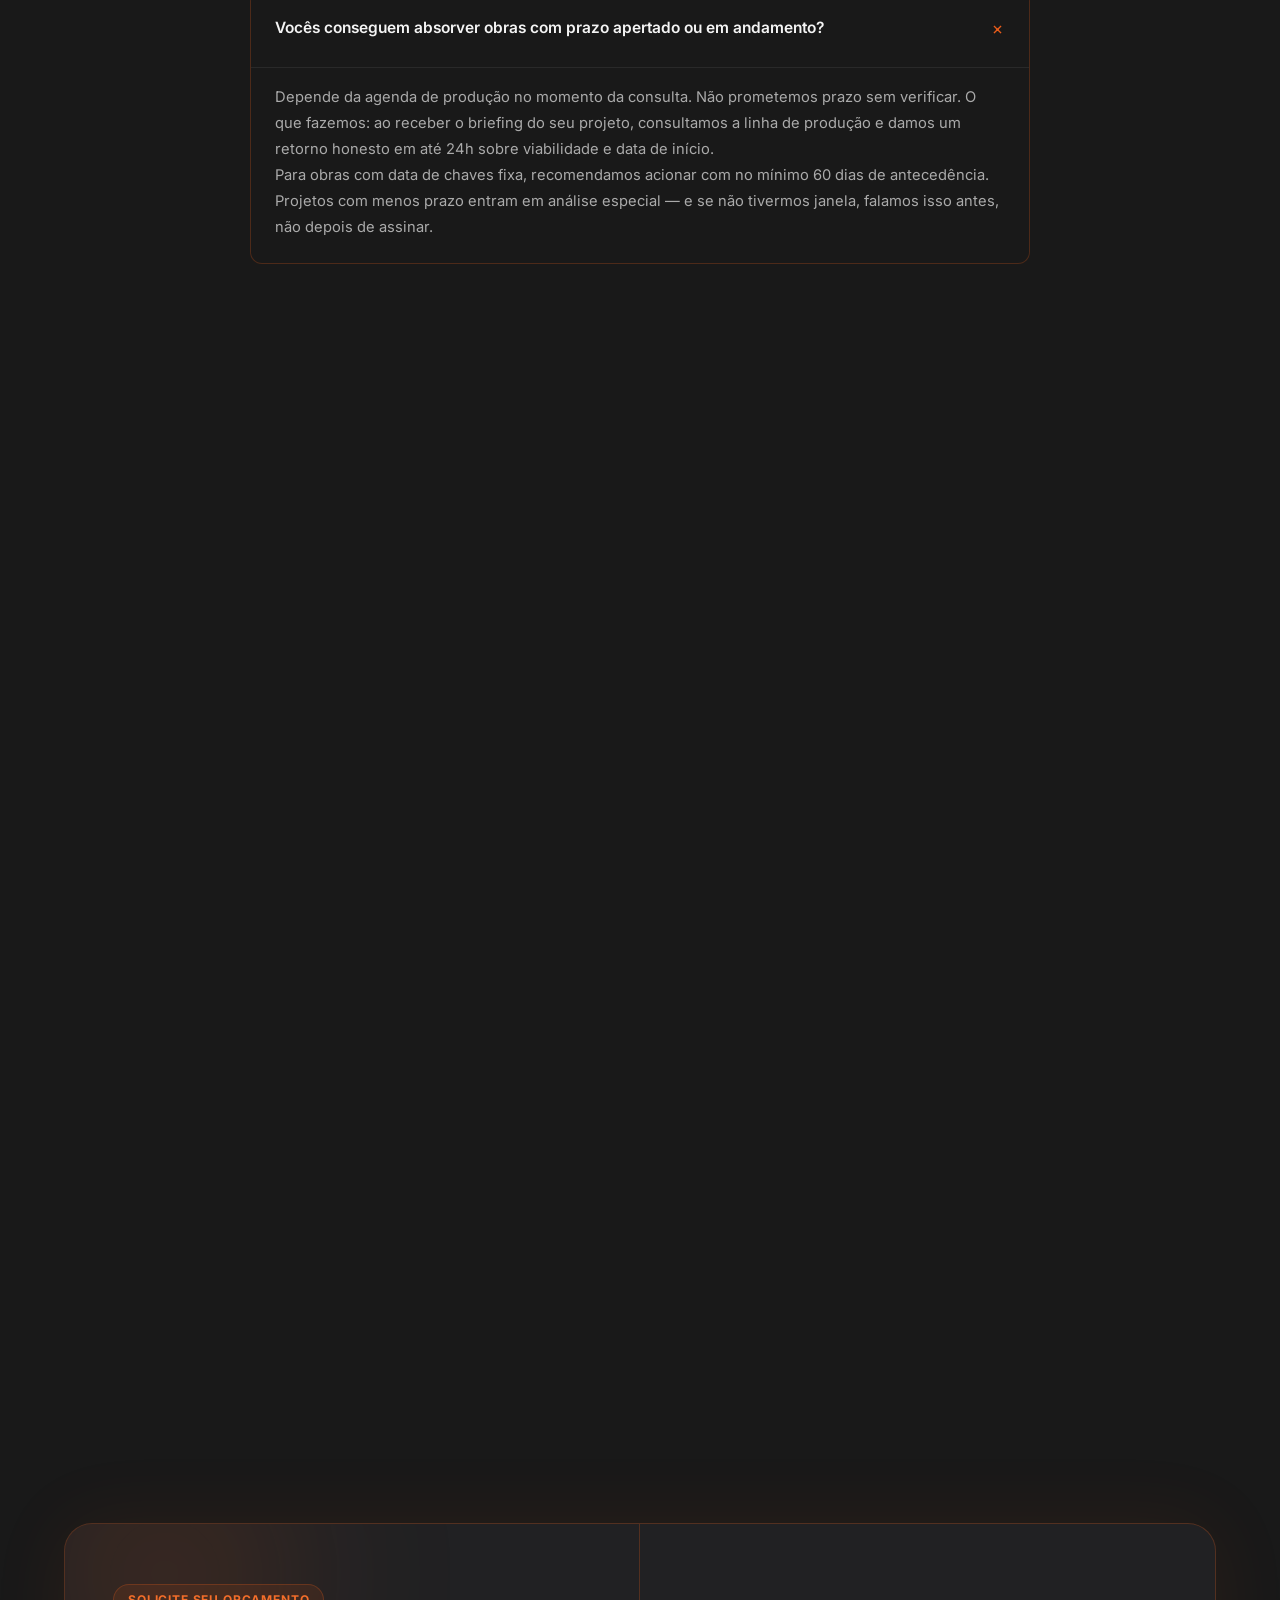
==== commit b53e5c79: "fix(landpage): botao WhatsApp flutuante vai direto ao WhatsApp Botao verde flutuante (#whatsappFab) " ====
--- a/index.html
+++ b/index.html
@@ -1,4 +1,5 @@
 <!DOCTYPE html>
+<!-- build:2026-06-17-v2 -->
 <html lang="pt-BR">
 <head>
   <meta charset="UTF-8" />
@@ -9,7 +10,7 @@
   <link rel="icon" type="image/png" sizes="32x32" href="assets/favicon-32.png" />
   <link rel="icon" type="image/png" sizes="16x16" href="assets/favicon-16.png" />
   <link rel="apple-touch-icon" sizes="180x180" href="assets/apple-touch-icon.png" />
-  <link rel="stylesheet" href="style.css" />
+  <link rel="stylesheet" href="style.css?v=2026-06-17-v2" />
   <link rel="preconnect" href="https://fonts.googleapis.com" />
   <link rel="preconnect" href="https://fonts.gstatic.com" crossorigin />
   <link rel="preconnect" href="https://connect.facebook.net" />
@@ -154,16 +155,52 @@
   </script>
 
   <!-- CLIQUE WHATSAPP → CONVERSÃO Google Ads -->
+  <!-- FIX 2026-06-07 Rafael: Tag 1 deduplicated — max 1 conversion per page session
+       Prevents users clicking 2+ of the 6 WhatsApp buttons from counting as
+       2+ conversions. whatsapp_click still fires on every click (engagement metric). -->
   <script>
+    // Passo 0 Plannus (2026-06-15 Rafael): links wa.me substituídos por /to-whatsapp?origem=
+    // O tracking detecta ambos os padrões para manter retrocompatibilidade
+    // getSawParam: lê UTM/gclid do sessionStorage (mesmo padrão do script.js)
+    function getSawParam(k) {
+      try { return sessionStorage.getItem('saw_' + k) || ''; } catch(e) { return ''; }
+    }
+    // buildWaTrackerHref: injeta UTMs do sessionStorage na URL /to-whatsapp
+    // Chamado no momento do clique para pegar os valores mais recentes
+    function buildWaTrackerHref(link) {
+      var href = link.getAttribute('href');
+      // Só manipula links /to-whatsapp (links wa.me diretos passam inalterados)
+      if (!href || href.indexOf('/to-whatsapp') === -1) return href;
+      var u = new URL(href, location.origin);
+      var keys = ['utm_source','utm_medium','utm_campaign','utm_term','utm_content','gclid'];
+      keys.forEach(function(k) {
+        var v = getSawParam(k);
+        if (v && !u.searchParams.get(k)) u.searchParams.set(k, v);
+      });
+      // Passa o referrer atual (path apenas, sem dados externos)
+      if (!u.searchParams.get('referrer')) u.searchParams.set('referrer', location.pathname);
+      return u.toString();
+    }
+
+    var _waCvFired = false;
     document.addEventListener('click', function (e) {
-      var link = e.target.closest('a[href*="wa.me"]');
+      // Detecta clique em botão WhatsApp — tanto /to-whatsapp quanto wa.me (fallback)
+      var link = e.target.closest('a[href*="/to-whatsapp"], a[href*="wa.me"]');
       if (!link) return;
+      // Injeta UTMs na href /to-whatsapp antes de navegar
+      var newHref = buildWaTrackerHref(link);
+      if (newHref && newHref !== link.href) {
+        link.href = newHref;
+      }
       if (typeof gtag === 'function') {
-        gtag('event', 'conversion', {
-          'send_to': 'AW-18138350559/tYVQCMOXgK8cEN-HhclD',
-          'value': 70.0,
-          'currency': 'BRL'
-        });
+        if (!_waCvFired) {
+          _waCvFired = true;
+          gtag('event', 'conversion', {
+            'send_to': 'AW-18138350559/tYVQCMOXgK8cEN-HhclD',
+            'value': 70.0,
+            'currency': 'BRL'
+          });
+        }
         gtag('event', 'whatsapp_click', {
           'link_url': link.href,
           'link_text': (link.innerText || '').trim().slice(0, 80)
@@ -205,22 +242,8 @@
         <a href="tel:1134959479">(11) 3495-9479</a>
       </div>
       <div class="nav__actions">
-        <a href="https://wa.me/551134959479?text=Ol%C3%A1!%20Vim%20pelo%20site%20da%20SAW%20e%20gostaria%20de%20saber%20mais%20sobre%20m%C3%B3veis%20planejados." target="_blank" rel="noopener" class="btn btn--whatsapp">
-          <svg width="16" height="16" viewBox="0 0 24 24" fill="currentColor"><path d="M17.472 14.382c-.297-.149-1.758-.867-2.03-.967-.273-.099-.471-.148-.67.15-.197.297-.767.966-.94 1.164-.173.199-.347.223-.644.075-.297-.15-1.255-.463-2.39-1.475-.883-.788-1.48-1.761-1.653-2.059-.173-.297-.018-.458.13-.606.134-.133.298-.347.446-.52.149-.174.198-.298.298-.497.099-.198.05-.371-.025-.52-.075-.149-.669-1.612-.916-2.207-.242-.579-.487-.5-.669-.51-.173-.008-.371-.01-.57-.01-.198 0-.52.074-.792.372-.272.297-1.04 1.016-1.04 2.479 0 1.462 1.065 2.875 1.213 3.074.149.198 2.096 3.2 5.077 4.487.709.306 1.262.489 1.694.625.712.227 1.36.195 1.871.118.571-.085 1.758-.719 2.006-1.413.248-.694.248-1.289.173-1.413-.074-.124-.272-.198-.57-.347m-5.421 7.403h-.004a9.87 9.87 0 01-5.031-1.378l-.361-.214-3.741.982.998-3.648-.235-.374a9.86 9.86 0 01-1.51-5.26c.001-5.45 4.436-9.884 9.888-9.884 2.64 0 5.122 1.03 6.988 2.898a9.825 9.825 0 012.893 6.994c-.003 5.45-4.437 9.884-9.885 9.884m8.413-18.297A11.815 11.815 0 0012.05 0C5.495 0 .16 5.335.157 11.892c0 2.096.547 4.142 1.588 5.945L.057 24l6.305-1.654a11.882 11.882 0 005.683 1.448h.005c6.554 0 11.89-5.335 11.893-11.893a11.821 11.821 0 00-3.48-8.413z"/></svg>
-          WhatsApp
-        </a>
-        <a href="#diag-wizard" class="btn btn--primary">Projeto 3D Grátis →</a>
-      </div>
-      <!-- botão compacto visível só em mobile (<900px), ao lado do burger -->
-      <a href="#diag-wizard" class="nav__prebriefing-mobile" aria-label="Projeto 3D Grátis">
-        <svg width="15" height="15" viewBox="0 0 24 24" fill="none" stroke="currentColor" stroke-width="2" stroke-linecap="round" stroke-linejoin="round">
-          <rect x="3" y="3" width="18" height="18" rx="1"/>
-          <line x1="3" y1="12" x2="12" y2="12"/>
-          <line x1="12" y1="3" x2="12" y2="21"/>
-          <line x1="12" y1="17" x2="21" y2="17"/>
-        </svg>
-        Projeto 3D Grátis →
-      </a>
+        <a href="#form-principal" class="btn btn--primary">Solicitar avaliação inicial</a>
+      </div>
       <button class="nav__burger" id="burger" aria-label="Abrir menu" aria-expanded="false">
         <span></span><span></span><span></span>
       </button>
@@ -229,12 +252,11 @@
       <a href="#galeria">Ver Projetos</a>
       <a href="#depoimentos">Depoimentos</a>
       <a href="#faq">Dúvidas Frequentes</a>
-      <a href="https://wa.me/551134959479?text=Ol%C3%A1!%20Vim%20pelo%20site%20da%20SAW%20e%20gostaria%20de%20saber%20mais%20sobre%20m%C3%B3veis%20planejados." target="_blank" rel="noopener" class="btn btn--whatsapp">WhatsApp</a>
-      <a href="#diag-wizard" class="btn btn--primary">Projeto 3D Grátis →</a>
+      <a href="#form-principal" class="btn btn--primary">Solicitar avaliação inicial</a>
     </div>
   </header>
 
-  <!-- ===== HERO ===== -->
+  <!-- ===== HERO — original (revertido 17/06/2026) ===== -->
   <section class="hero">
     <div class="hero__img"></div>
     <div class="container hero__inner">
@@ -252,23 +274,18 @@
           <strong>+350 projetos entregues para arquitetos e construtoras em São Paulo.</strong> Projeto 3D técnico, precisão CNC, prazo de 45 dias respeitado.
         </p>
 
-        <!-- CTA primário único pro Diagnóstico (substitui mini-form) -->
         <div class="hero__form reveal hero__form--cta-only">
-          <span class="hero__form-label">✨ Comece agora · Em 90 segundos você tem seu briefing personalizado</span>
+          <span class="hero__form-label">Fale com a nossa equipe — resposta no mesmo dia</span>
           <div class="hero__cta-stack">
-            <a href="#diag-wizard" id="heroPreBriefingBtn" class="btn btn--primary btn--lg btn--full">
-              Fazer meu Pré-Briefing
+            <a href="#form-principal" class="btn btn--primary btn--lg btn--full" id="heroCTABtn">
+              Falar com a SAW
               <svg width="18" height="18" viewBox="0 0 24 24" fill="none" stroke="currentColor" stroke-width="2.5" stroke-linecap="round" stroke-linejoin="round"><line x1="5" y1="12" x2="19" y2="12"/><polyline points="12 5 19 12 12 19"/></svg>
             </a>
-            <a href="https://wa.me/551134959479?text=Ol%C3%A1!%20Vim%20pelo%20site%20da%20SAW%20e%20j%C3%A1%20sei%20o%20que%20quero.%20Pode%20me%20chamar%3F" target="_blank" rel="noopener" id="heroWhatsBtn" class="hero__link-secondary">
-              Já sei o que quero · Falar no WhatsApp
-              <svg width="14" height="14" viewBox="0 0 24 24" fill="none" stroke="currentColor" stroke-width="2" stroke-linecap="round" stroke-linejoin="round"><path d="M7 17L17 7"/><path d="M7 7h10v10"/></svg>
-            </a>
           </div>
           <div class="hero__form-note">
-            <span>⏱ 90 segundos</span>
-            <span>📋 PDF gratuito</span>
-            <span>💬 Sem spam. Seus dados são usados apenas para atendimento do projeto.</span>
+            <span>&#10003; 3 anos de garantia</span>
+            <span>&#10003; Projeto 3D incluso</span>
+            <span>&#10003; Atendimento técnico</span>
           </div>
         </div>
       </div>
@@ -356,6 +373,287 @@
 
     </div>
   </section>
+
+  <!-- ===== FORMULÁRIO PRINCIPAL — 2 campos: Nome + WhatsApp ===== -->
+  <section class="form-principal-section section" id="form-principal">
+    <div class="container">
+
+      <div class="fpa__wrap reveal">
+
+        <div class="fpa__header reveal">
+          <span class="section-tag">Comece pelo espaço</span>
+          <h2>Comece pelo espaço. A SAW cuida do resto.</h2>
+          <p>Render 3D incluso. Fábrica própria em Itapecerica da Serra. Resposta no mesmo dia.</p>
+        </div>
+
+        <div class="fpa__body reveal">
+          <form class="fpa__form" id="formPrincipal" novalidate>
+
+            <div class="fpa__field">
+              <label for="fpa-nome">Nome</label>
+              <input type="text" id="fpa-nome" name="nome" placeholder="Como prefere ser chamado?" autocomplete="name" required />
+            </div>
+
+            <div class="fpa__field">
+              <label for="fpa-tel">WhatsApp</label>
+              <input type="tel" id="fpa-tel" name="telefone" placeholder="(11) 99999-9999" autocomplete="tel" inputmode="numeric" required />
+            </div>
+
+            <button type="submit" class="btn btn--primary btn--full btn--lg fpa__btn" id="fpaSubmitBtn">
+              <svg width="20" height="20" viewBox="0 0 24 24" fill="currentColor" style="flex-shrink:0"><path d="M17.472 14.382c-.297-.149-1.758-.867-2.03-.967-.273-.099-.471-.148-.67.15-.197.297-.767.966-.94 1.164-.173.199-.347.223-.644.075-.297-.15-1.255-.463-2.39-1.475-.883-.788-1.48-1.761-1.653-2.059-.173-.297-.018-.458.13-.606.134-.133.298-.347.446-.52.149-.174.198-.298.298-.497.099-.198.05-.371-.025-.52-.075-.149-.669-1.612-.916-2.207-.242-.579-.487-.5-.669-.51-.173-.008-.371-.01-.57-.01-.198 0-.52.074-.792.372-.272.297-1.04 1.016-1.04 2.479 0 1.462 1.065 2.875 1.213 3.074.149.198 2.096 3.2 5.077 4.487.709.306 1.262.489 1.694.625.712.227 1.36.195 1.871.118.571-.085 1.758-.719 2.006-1.413.248-.694.248-1.289.173-1.413-.074-.124-.272-.198-.57-.347m-5.421 7.403h-.004a9.87 9.87 0 01-5.031-1.378l-.361-.214-3.741.982.998-3.648-.235-.374a9.86 9.86 0 01-1.51-5.26c.001-5.45 4.436-9.884 9.888-9.884 2.64 0 5.122 1.03 6.988 2.898a9.825 9.825 0 012.893 6.994c-.003 5.45-4.437 9.884-9.885 9.884m8.413-18.297A11.815 11.815 0 0012.05 0C5.495 0 .16 5.335.157 11.892c0 2.096.547 4.142 1.588 5.945L.057 24l6.305-1.654a11.882 11.882 0 005.683 1.448h.005c6.554 0 11.89-5.335 11.893-11.893a11.821 11.821 0 00-3.48-8.413z"/></svg>
+              Falar no WhatsApp
+            </button>
+
+            <p class="fpa__lgpd">
+              Seus dados ficam só com a SAW. Nenhum spam.
+              Ao enviar, você concorda com nossa <a href="/politica-de-privacidade.html" target="_blank" rel="noopener">Política de Privacidade</a>.
+            </p>
+
+          </form>
+
+          <!-- Estado de sucesso (oculto até submit OK) -->
+          <div class="fpa__success" id="fpaSuccess" aria-live="polite" style="display:none;">
+            <div class="fpa__success-icon">&#10003;</div>
+            <h3>Recebido!</h3>
+            <p>Abrindo o WhatsApp agora...</p>
+          </div>
+
+          <div class="fpa__microcopy">
+            <span>&#10003; Seus dados ficam só com a SAW. Nenhum spam.</span>
+          </div>
+        </div>
+
+        <div class="fpa__aside reveal">
+          <div class="fpa__aside-rating">&#9733;&#9733;&#9733;&#9733;&#9733; <strong>5.0</strong> <span>Google</span></div>
+          <blockquote class="fpa__aside-quote">
+            "Entregaram dentro do prazo e com acabamento impecável. Fechamos o segundo contrato."
+          </blockquote>
+          <div class="fpa__aside-author">
+            <div class="avatar-circle">CY</div>
+            <div>
+              <strong>CYMS &middot; Projetos Hospitalares</strong>
+              <span>Parceiro B2B verificado</span>
+            </div>
+          </div>
+          <div class="fpa__aside-stats">
+            <div><strong>350+</strong><span>obras</span></div>
+            <div><strong>11 anos</strong><span>mercado</span></div>
+            <div><strong>3 anos</strong><span>garantia</span></div>
+          </div>
+        </div>
+
+      </div><!-- /.fpa__wrap -->
+    </div>
+  </section>
+
+  <!-- cta-float removido 17/06/2026 — substituído pelo whatsapp-float verde -->
+
+  <!-- ===== ESTILOS — FORM PRINCIPAL + WHATSAPP FLUTUANTE (ajuste 17/06/2026) ===== -->
+  <style>
+
+    /* ════ BOTÃO WHATSAPP FLUTUANTE VERDE ════ */
+    .whatsapp-fab {
+      position: fixed;
+      bottom: 24px;
+      right: 24px;
+      z-index: 999;
+      width: 58px;
+      height: 58px;
+      border-radius: 50%;
+      background: #25D366;
+      color: #fff;
+      border: none;
+      cursor: pointer;
+      display: flex;
+      align-items: center;
+      justify-content: center;
+      box-shadow: 0 4px 20px rgba(37,211,102,.45), 0 2px 8px rgba(0,0,0,.30);
+      transition: transform .2s ease, box-shadow .2s ease;
+      text-decoration: none;
+    }
+    .whatsapp-fab:hover {
+      transform: translateY(-3px);
+      box-shadow: 0 8px 28px rgba(37,211,102,.60);
+    }
+    .whatsapp-fab:active { transform: translateY(-1px); }
+    @media (max-width: 480px) {
+      .whatsapp-fab { bottom: 16px; right: 16px; width: 52px; height: 52px; }
+    }
+
+    /* ════ SEÇÃO FORM PRINCIPAL ════ */
+    /* scroll-margin-top: garante que o header fixo (88px) não cubra o form ao usar âncora */
+    #form-principal {
+      scroll-margin-top: 96px;
+    }
+    .form-principal-section {
+      background: var(--bg-2, #191919);
+      border-top: 1px solid var(--border, rgba(255,255,255,0.07));
+      border-bottom: 1px solid var(--border, rgba(255,255,255,0.07));
+    }
+    .fpa__wrap {
+      display: grid;
+      grid-template-columns: 1fr 1fr;
+      grid-template-rows: auto 1fr;
+      gap: 0 56px;
+      align-items: start;
+      max-width: 960px;
+      margin: 0 auto;
+    }
+    .fpa__header {
+      grid-column: 1 / -1;
+      text-align: center;
+      margin-bottom: 40px;
+    }
+    .fpa__body {
+      display: flex;
+      flex-direction: column;
+      gap: 0;
+    }
+    .fpa__aside {
+      padding: 32px 28px;
+      background: linear-gradient(180deg, rgba(255,255,255,0.025), rgba(255,255,255,0.01));
+      border: 1px solid var(--border, rgba(255,255,255,0.07));
+      border-radius: 18px;
+      display: flex;
+      flex-direction: column;
+      gap: 18px;
+    }
+    @media (max-width: 768px) {
+      .fpa__wrap { grid-template-columns: 1fr; gap: 32px 0; }
+      .fpa__aside { order: -1; }
+    }
+
+    /* ════ FORM ════ */
+    .fpa__form {
+      display: flex;
+      flex-direction: column;
+      gap: 16px;
+    }
+    .fpa__field {
+      display: flex;
+      flex-direction: column;
+      gap: 6px;
+    }
+    .fpa__field label {
+      font-size: 0.85rem;
+      font-weight: 600;
+      color: var(--text-2, #AAA);
+      letter-spacing: 0.02em;
+    }
+    .fpa__field input,
+    .fpa__field select {
+      width: 100%;
+      padding: 14px 16px;
+      background: rgba(255,255,255,0.04);
+      border: 1px solid rgba(255,255,255,0.1);
+      border-radius: 10px;
+      color: var(--text, #F4F4F4);
+      font-family: inherit;
+      font-size: 1rem;
+      transition: border-color 0.2s, box-shadow 0.2s;
+      -webkit-appearance: none;
+      appearance: none;
+    }
+    .fpa__field select {
+      background-image: url("data:image/svg+xml,%3Csvg xmlns='http://www.w3.org/2000/svg' width='16' height='16' viewBox='0 0 24 24' fill='none' stroke='%23888' stroke-width='2' stroke-linecap='round' stroke-linejoin='round'%3E%3Cpolyline points='6 9 12 15 18 9'/%3E%3C/svg%3E");
+      background-repeat: no-repeat;
+      background-position: right 14px center;
+      background-color: rgba(255,255,255,0.04);
+      padding-right: 40px;
+      cursor: pointer;
+    }
+    .fpa__field input:focus,
+    .fpa__field select:focus {
+      outline: none;
+      border-color: #E85C1A;
+      box-shadow: 0 0 0 3px rgba(232,92,26,0.12);
+    }
+    .fpa__field input::placeholder { color: rgba(255,255,255,0.3); }
+    .fpa__field select option { background: #1a1a1a; color: #F4F4F4; }
+    .fpa__field.is-error input,
+    .fpa__field.is-error select { border-color: #ef4444; }
+
+    /* ════ CTA ════ */
+    .fpa__btn {
+      margin-top: 4px;
+      display: flex;
+      align-items: center;
+      justify-content: center;
+      gap: 10px;
+    }
+    .fpa__btn:disabled { opacity: 0.6; cursor: not-allowed; }
+
+    /* ════ LGPD ════ */
+    .fpa__lgpd {
+      font-size: 0.75rem;
+      color: rgba(255,255,255,0.35);
+      line-height: 1.5;
+      text-align: center;
+      margin-top: 4px;
+    }
+    .fpa__lgpd a { color: #E85C1A; text-decoration: underline; }
+
+    /* ════ MICROCOPY ════ */
+    .fpa__microcopy {
+      display: flex;
+      flex-wrap: wrap;
+      gap: 8px 20px;
+      margin-top: 14px;
+      justify-content: center;
+    }
+    .fpa__microcopy span { font-size: 0.8rem; color: rgba(255,255,255,0.45); }
+
+    /* ════ SUCCESS STATE ════ */
+    .fpa__success {
+      text-align: center;
+      padding: 32px 16px;
+      display: flex;
+      flex-direction: column;
+      align-items: center;
+      gap: 12px;
+    }
+    .fpa__success-icon {
+      width: 56px;
+      height: 56px;
+      border-radius: 50%;
+      background: rgba(34,197,94,0.15);
+      border: 1px solid rgba(34,197,94,0.35);
+      color: #22c55e;
+      font-size: 1.6rem;
+      font-weight: 800;
+      display: flex;
+      align-items: center;
+      justify-content: center;
+    }
+    .fpa__success h3 { font-family: 'Playfair Display', serif; font-size: 1.5rem; color: var(--text, #F4F4F4); margin: 0; }
+    .fpa__success p { color: var(--text-2, #AAA); font-size: 0.95rem; margin: 0; }
+
+    /* ════ ASIDE ════ */
+    .fpa__aside-rating { font-size: 0.95rem; color: var(--text-2, #888); }
+    .fpa__aside-rating strong { color: var(--text, #F4F4F4); font-size: 1.1rem; }
+    .fpa__aside-quote {
+      font-family: 'Playfair Display', serif;
+      font-size: 1rem;
+      color: var(--text, #F4F4F4);
+      font-style: italic;
+      line-height: 1.6;
+      border-left: 3px solid #E85C1A;
+      padding-left: 14px;
+      margin: 0;
+    }
+    .fpa__aside-author { display: flex; align-items: center; gap: 12px; }
+    .fpa__aside-author strong { display: block; font-size: 0.9rem; color: var(--text, #F4F4F4); }
+    .fpa__aside-author span { font-size: 0.78rem; color: var(--text-2, #888); }
+    .fpa__aside-stats {
+      display: flex;
+      gap: 16px;
+      padding-top: 14px;
+      border-top: 1px solid rgba(255,255,255,0.06);
+    }
+    .fpa__aside-stats div { display: flex; flex-direction: column; gap: 2px; }
+    .fpa__aside-stats strong { color: #E85C1A; font-size: 1.1rem; font-family: 'Playfair Display', serif; }
+    .fpa__aside-stats span { font-size: 0.75rem; color: var(--text-2, #888); }
+  </style>
 
   <!-- ===== NÚMEROS ===== -->
   <section class="numeros" id="numeros">
@@ -585,13 +883,10 @@
         <p>Nenhum projeto desta categoria nesta seleção.<br />Veja todos os <strong>+350 projetos</strong> direto pelo WhatsApp 👇</p>
       </div>
 
-      <!-- CTA dupla -->
+      <!-- CTA -->
       <div class="galeria__cta reveal">
-        <a href="#diag-wizard" class="btn btn--primary btn--lg">
-          Fazer meu Pré-Briefing →
-        </a>
-        <a href="https://wa.me/551134959479?text=Ol%C3%A1!%20Quero%20ver%20mais%20projetos%20da%20SAW%20M%C3%B3veis." target="_blank" rel="noopener" class="btn btn--outline btn--lg">
-          Ver mais projetos no WhatsApp →
+        <a href="#form-principal" class="btn btn--primary btn--lg">
+          Fazer meu Pré-Orçamento →
         </a>
       </div>
     </div>
@@ -665,7 +960,7 @@
       </div>
 
       <div class="antes-depois__cta reveal">
-        <a href="#diag-wizard" class="btn btn--primary btn--lg">Fazer meu Pré-Briefing →</a>
+        <a href="#form-principal" class="btn btn--primary btn--lg">Fazer meu Pré-Orçamento →</a>
       </div>
     </div>
   </section>
@@ -810,7 +1105,7 @@
           <h3>Residencial</h3>
           <p>Cozinhas, dormitórios, closets, home offices, áreas gourmet e projetos completos.</p>
           <div class="seg-card__case">+350 famílias atendidas</div>
-          <a href="https://wa.me/551134959479?text=Ol%C3%A1!%20Vim%20pelo%20site%20da%20SAW.%20Tenho%20um%20projeto%20residencial%20e%20quero%20conversar." target="_blank" rel="noopener" class="seg-card__cta">Falar com especialista →</a>
+          <a href="#form-principal" class="seg-card__cta">Solicitar avaliação inicial →</a>
         </div>
 
         <div class="seg-card reveal">
@@ -823,7 +1118,7 @@
           <h3>Corporativo</h3>
           <p>Escritórios, salas de reunião, recepções e estações de trabalho.</p>
           <div class="seg-card__case">Case: Cordicell</div>
-          <a href="https://wa.me/551134959479?text=Ol%C3%A1!%20Vim%20pelo%20site%20da%20SAW.%20Tenho%20um%20projeto%20corporativo%20e%20quero%20conversar." target="_blank" rel="noopener" class="seg-card__cta">Falar com especialista →</a>
+          <a href="#form-principal" class="seg-card__cta">Solicitar avaliação inicial →</a>
         </div>
 
         <div class="seg-card reveal">
@@ -836,7 +1131,7 @@
           <h3>Hospitais e Clínicas</h3>
           <p>Balcões, consultórios, áreas de espera e mobiliário hospitalar especializado.</p>
           <div class="seg-card__case">Case: CYMS Hospital Alemão</div>
-          <a href="https://wa.me/551134959479?text=Ol%C3%A1!%20Vim%20pelo%20site%20da%20SAW.%20Tenho%20um%20projeto%20hospitalar%20e%20quero%20conversar." target="_blank" rel="noopener" class="seg-card__cta">Falar com especialista →</a>
+          <a href="#form-principal" class="seg-card__cta">Solicitar avaliação inicial →</a>
         </div>
 
         <div class="seg-card reveal">
@@ -849,7 +1144,7 @@
           <h3>Apartamentos Decorados</h3>
           <p>Ambientes integrados de alto padrão para construtoras e lançamentos.</p>
           <div class="seg-card__case">Cases: MEGA · CP · Interlagos · Panamby</div>
-          <a href="https://wa.me/551134959479?text=Ol%C3%A1!%20Vim%20pelo%20site%20da%20SAW.%20Tenho%20um%20projeto%20de%20apartamento%20decorado%20e%20quero%20conversar." target="_blank" rel="noopener" class="seg-card__cta">Falar com especialista →</a>
+          <a href="#form-principal" class="seg-card__cta">Solicitar avaliação inicial →</a>
         </div>
 
         <div class="seg-card reveal">
@@ -862,7 +1157,7 @@
           <h3>Laboratórios</h3>
           <p>Bancadas técnicas, armários especializados e mobiliário para equipamentos.</p>
           <div class="seg-card__case">Case: G.R.F. Laboratórios LTDA</div>
-          <a href="https://wa.me/551134959479?text=Ol%C3%A1!%20Vim%20pelo%20site%20da%20SAW.%20Tenho%20um%20projeto%20de%20laborat%C3%B3rio%20e%20quero%20conversar." target="_blank" rel="noopener" class="seg-card__cta">Falar com especialista →</a>
+          <a href="#form-principal" class="seg-card__cta">Solicitar avaliação inicial →</a>
         </div>
 
         <div class="seg-card reveal">
@@ -875,7 +1170,7 @@
           <h3>Áreas Comuns</h3>
           <p>Salões de festas, áreas gourmet, espaços de convivência em condomínios.</p>
           <div class="seg-card__case">Grandes condomínios em SP</div>
-          <a href="https://wa.me/551134959479?text=Ol%C3%A1!%20Vim%20pelo%20site%20da%20SAW.%20Tenho%20um%20projeto%20de%20%C3%A1rea%20comum%20de%20condom%C3%ADnio%20e%20quero%20conversar." target="_blank" rel="noopener" class="seg-card__cta">Falar com especialista →</a>
+          <a href="#form-principal" class="seg-card__cta">Solicitar avaliação inicial →</a>
         </div>
 
         <div class="seg-card reveal">
@@ -888,7 +1183,7 @@
           <h3>Stands de Vendas</h3>
           <p>Estandes impactantes para lançamentos imobiliários com design atrativo.</p>
           <div class="seg-card__case">Lançamentos em São Paulo</div>
-          <a href="https://wa.me/551134959479?text=Ol%C3%A1!%20Vim%20pelo%20site%20da%20SAW.%20Tenho%20um%20projeto%20de%20stand%20de%20vendas%20e%20quero%20conversar." target="_blank" rel="noopener" class="seg-card__cta">Falar com especialista →</a>
+          <a href="#form-principal" class="seg-card__cta">Solicitar avaliação inicial →</a>
         </div>
 
         <div class="seg-card seg-card--highlight reveal">
@@ -898,7 +1193,7 @@
           <h3>Projetos Especiais</h3>
           <p>Soluções customizadas sob demanda: gôndolas, móveis exclusivos e projetos arquitetônicos únicos.</p>
           <div class="seg-card__case">Consulte para projetos únicos</div>
-          <a href="https://wa.me/551134959479?text=Ol%C3%A1!%20Vim%20pelo%20site%20da%20SAW.%20Tenho%20um%20projeto%20especial%20e%20quero%20conversar." target="_blank" rel="noopener" class="seg-card__cta">Falar com especialista →</a>
+          <a href="#form-principal" class="seg-card__cta">Solicitar avaliação inicial →</a>
         </div>
 
       </div>
@@ -1100,1121 +1395,6 @@
     </div>
   </section>
 
-  <!-- ===== DIAGNÓSTICO DE PROJETO — visual Conceito A fullscreen ===== -->
-  <section class="diagnostico diagnostico--imersiva" id="diagnostico">
-    <!-- âncora de scroll: id="diag-wizard" está direto no .diag, etapa 1 ativa -->
-    <div class="diag-imersiva__bg" id="diagBg" aria-hidden="true"></div>
-    <div class="container diag-imersiva__container">
-
-      <div class="diag" id="diagWizard">
-
-        <!-- Progress dots minimalistas — Conceito A -->
-        <div class="diag__progress-dots" id="diagDots">
-          <div class="diag__dot active" data-step="1"></div>
-          <div class="diag__dot" data-step="2"></div>
-          <div class="diag__dot" data-step="3"></div>
-          <div class="diag__dot" data-step="4"></div>
-        </div>
-
-        <!-- Progress bar legacy (oculto via CSS) -->
-        <div class="diag__progress">
-          <div class="diag__progress-bar" id="diagBar" style="width:25%"></div>
-          <div class="diag__progress-steps">
-            <span class="active" data-step="1">1</span>
-            <span data-step="2">2</span>
-            <span data-step="3">3</span>
-            <span data-step="4">4</span>
-          </div>
-        </div>
-
-        <!-- ETAPA 1 — Ambiente -->
-        <div class="diag__step active" data-step="1" id="diag-wizard">
-          <h3>Pra qual ambiente é o projeto?</h3>
-          <p class="diag__sub">Escolha uma opção. Pra mais de um ambiente, marque <strong>Projeto Completo</strong>.</p>
-          <div class="diag__cards diag__cards--3col diag__cards--minimal" data-field="ambiente">
-            <button type="button" class="diag-card diag-card--minimal diag-card--featured" data-value="completo">
-              <span class="diag-card__check-mark" aria-hidden="true">✓</span>
-              <span class="diag-card__svg" aria-hidden="true">
-                <svg viewBox="0 0 64 64" fill="none" stroke="currentColor" stroke-width="1.5" stroke-linecap="round" stroke-linejoin="round">
-                  <!-- planta baixa: quatro cômodos vista superior -->
-                  <rect x="10" y="10" width="44" height="44" rx="1.5"/>
-                  <line x1="10" y1="32" x2="54" y2="32"/>
-                  <line x1="32" y1="10" x2="32" y2="54"/>
-                  <!-- porta cômodo inferior esq -->
-                  <path d="M18 54 v-6 a6 6 0 0 1 6 0"/>
-                  <!-- janela cômodo superior dir -->
-                  <line x1="38" y1="10" x2="48" y2="10"/>
-                  <!-- bancada cômodo inferior dir -->
-                  <rect x="36" y="40" width="12" height="5" rx="0.5"/>
-                </svg>
-              </span>
-              <span class="diag-card__label">Projeto Completo</span>
-              <span class="diag-card__hint">recomendado</span>
-            </button>
-            <button type="button" class="diag-card diag-card--minimal" data-value="cozinha">
-              <span class="diag-card__check-mark" aria-hidden="true">✓</span>
-              <span class="diag-card__svg" aria-hidden="true">
-                <svg viewBox="0 0 64 64" fill="none" stroke="currentColor" stroke-width="1.5" stroke-linecap="round" stroke-linejoin="round">
-                  <!-- bancada: tampo longo -->
-                  <rect x="8" y="36" width="48" height="10" rx="1.5"/>
-                  <!-- cuba embutida -->
-                  <rect x="14" y="38" width="12" height="6" rx="1"/>
-                  <!-- cooktop: 2 queimadores + grill -->
-                  <circle cx="38" cy="41" r="4"/>
-                  <circle cx="38" cy="41" r="2"/>
-                  <circle cx="50" cy="41" r="2.5"/>
-                  <!-- capote: perfil acima da bancada -->
-                  <rect x="12" y="18" width="40" height="6" rx="1.5"/>
-                  <!-- suporte capote esq/dir -->
-                  <line x1="16" y1="24" x2="16" y2="36"/>
-                  <line x1="48" y1="24" x2="48" y2="36"/>
-                  <!-- armários superiores -->
-                  <rect x="8" y="10" width="48" height="7" rx="1"/>
-                </svg>
-              </span>
-              <span class="diag-card__label">Cozinha</span>
-            </button>
-            <button type="button" class="diag-card diag-card--minimal" data-value="dormitorio">
-              <span class="diag-card__check-mark" aria-hidden="true">✓</span>
-              <span class="diag-card__svg" aria-hidden="true">
-                <svg viewBox="0 0 64 64" fill="none" stroke="currentColor" stroke-width="1.5" stroke-linecap="round" stroke-linejoin="round">
-                  <!-- cabeceira -->
-                  <rect x="8" y="12" width="48" height="12" rx="2"/>
-                  <!-- colchão / plataforma cama -->
-                  <rect x="8" y="24" width="48" height="24" rx="1"/>
-                  <!-- divisória travesseiros -->
-                  <line x1="32" y1="24" x2="32" y2="34"/>
-                  <!-- criado-mudo esquerdo -->
-                  <rect x="8" y="50" width="10" height="8" rx="1"/>
-                  <!-- criado-mudo direito -->
-                  <rect x="46" y="50" width="10" height="8" rx="1"/>
-                  <!-- pé da cama -->
-                  <line x1="8" y1="48" x2="56" y2="48"/>
-                </svg>
-              </span>
-              <span class="diag-card__label">Dormitório</span>
-            </button>
-            <button type="button" class="diag-card diag-card--minimal" data-value="closet">
-              <span class="diag-card__check-mark" aria-hidden="true">✓</span>
-              <span class="diag-card__svg" aria-hidden="true">
-                <svg viewBox="0 0 64 64" fill="none" stroke="currentColor" stroke-width="1.5" stroke-linecap="round" stroke-linejoin="round">
-                  <!-- trilho cabide: haste horizontal -->
-                  <line x1="16" y1="18" x2="48" y2="18"/>
-                  <!-- 3 cabides pendurados -->
-                  <path d="M24 18 v4 m0 0 c0 0 -6 5 -6 8 h12 c0-3-6-8-6-8"/>
-                  <path d="M32 18 v4 m0 0 c0 0 -6 5 -6 8 h12 c0-3-6-8-6-8"/>
-                  <path d="M40 18 v4 m0 0 c0 0 -6 5 -6 8 h12 c0-3-6-8-6-8"/>
-                  <!-- gaveta abaixo: bloco com puxador -->
-                  <rect x="12" y="42" width="40" height="14" rx="1.5"/>
-                  <line x1="22" y1="42" x2="22" y2="56"/>
-                  <line x1="42" y1="42" x2="42" y2="56"/>
-                  <!-- puxador central gaveta -->
-                  <line x1="28" y1="49" x2="36" y2="49"/>
-                </svg>
-              </span>
-              <span class="diag-card__label">Closet</span>
-            </button>
-            <button type="button" class="diag-card diag-card--minimal" data-value="sala-tv">
-              <span class="diag-card__check-mark" aria-hidden="true">✓</span>
-              <span class="diag-card__svg" aria-hidden="true">
-                <svg viewBox="0 0 64 64" fill="none" stroke="currentColor" stroke-width="1.5" stroke-linecap="round" stroke-linejoin="round">
-                  <!-- TV: moldura fina -->
-                  <rect x="8" y="12" width="48" height="28" rx="2"/>
-                  <!-- tela interna (bisel) -->
-                  <rect x="12" y="16" width="40" height="20" rx="0.5"/>
-                  <!-- pescoço + base -->
-                  <line x1="32" y1="40" x2="32" y2="46"/>
-                  <!-- rack baixo: tampo -->
-                  <rect x="10" y="46" width="44" height="8" rx="1.5"/>
-                  <!-- 2 patas rack -->
-                  <line x1="18" y1="54" x2="18" y2="58"/>
-                  <line x1="46" y1="54" x2="46" y2="58"/>
-                  <!-- detalhe led rack -->
-                  <line x1="20" y1="50" x2="44" y2="50"/>
-                </svg>
-              </span>
-              <span class="diag-card__label">Sala TV</span>
-            </button>
-            <button type="button" class="diag-card diag-card--minimal" data-value="sala-jantar">
-              <span class="diag-card__check-mark" aria-hidden="true">✓</span>
-              <span class="diag-card__svg" aria-hidden="true">
-                <svg viewBox="0 0 64 64" fill="none" stroke="currentColor" stroke-width="1.5" stroke-linecap="round" stroke-linejoin="round">
-                  <!-- mesa retangular vista superior -->
-                  <rect x="14" y="22" width="36" height="20" rx="1.5"/>
-                  <!-- 4 cadeiras: 2 em cima, 2 embaixo -->
-                  <!-- cadeira topo esq -->
-                  <rect x="17" y="14" width="10" height="7" rx="1"/>
-                  <!-- cadeira topo dir -->
-                  <rect x="37" y="14" width="10" height="7" rx="1"/>
-                  <!-- cadeira base esq -->
-                  <rect x="17" y="43" width="10" height="7" rx="1"/>
-                  <!-- cadeira base dir -->
-                  <rect x="37" y="43" width="10" height="7" rx="1"/>
-                  <!-- encosto das cadeiras de baixo -->
-                  <line x1="18" y1="50" x2="26" y2="50"/>
-                  <line x1="38" y1="50" x2="46" y2="50"/>
-                </svg>
-              </span>
-              <span class="diag-card__label">Sala Jantar</span>
-            </button>
-            <button type="button" class="diag-card diag-card--minimal" data-value="home-office">
-              <span class="diag-card__check-mark" aria-hidden="true">✓</span>
-              <span class="diag-card__svg" aria-hidden="true">
-                <svg viewBox="0 0 64 64" fill="none" stroke="currentColor" stroke-width="1.5" stroke-linecap="round" stroke-linejoin="round">
-                  <!-- monitor: moldura -->
-                  <rect x="16" y="10" width="32" height="22" rx="1.5"/>
-                  <!-- tela interna -->
-                  <rect x="20" y="13" width="24" height="15" rx="0.5"/>
-                  <!-- pescoço monitor -->
-                  <line x1="32" y1="32" x2="32" y2="37"/>
-                  <!-- mesa: tampo longo e fino -->
-                  <rect x="6" y="37" width="52" height="5" rx="1"/>
-                  <!-- pernas mesa -->
-                  <line x1="14" y1="42" x2="14" y2="54"/>
-                  <line x1="50" y1="42" x2="50" y2="54"/>
-                  <!-- travessa inferior mesa -->
-                  <line x1="14" y1="54" x2="50" y2="54"/>
-                  <!-- cadeira: encosto atrás da mesa -->
-                  <path d="M24 37 v-6 a8 8 0 0 1 16 0 v6"/>
-                </svg>
-              </span>
-              <span class="diag-card__label">Home Office</span>
-            </button>
-            <button type="button" class="diag-card diag-card--minimal" data-value="banheiro">
-              <span class="diag-card__check-mark" aria-hidden="true">✓</span>
-              <span class="diag-card__svg" aria-hidden="true">
-                <svg viewBox="0 0 64 64" fill="none" stroke="currentColor" stroke-width="1.5" stroke-linecap="round" stroke-linejoin="round">
-                  <!-- espelho retangular -->
-                  <rect x="16" y="8" width="32" height="20" rx="1.5"/>
-                  <!-- suporte espelho -->
-                  <line x1="24" y1="28" x2="24" y2="32"/>
-                  <line x1="40" y1="28" x2="40" y2="32"/>
-                  <!-- bancada -->
-                  <rect x="8" y="32" width="48" height="8" rx="1.5"/>
-                  <!-- cuba embutida no tampo -->
-                  <rect x="20" y="34" width="16" height="4" rx="1"/>
-                  <!-- misturador (torneira) -->
-                  <line x1="28" y1="34" x2="28" y2="30"/>
-                  <line x1="25" y1="30" x2="31" y2="30"/>
-                  <!-- armário abaixo da bancada -->
-                  <rect x="8" y="40" width="48" height="16" rx="1"/>
-                  <line x1="32" y1="40" x2="32" y2="56"/>
-                  <!-- puxadores -->
-                  <line x1="17" y1="48" x2="23" y2="48"/>
-                  <line x1="41" y1="48" x2="47" y2="48"/>
-                </svg>
-              </span>
-              <span class="diag-card__label">Banheiro</span>
-            </button>
-            <button type="button" class="diag-card diag-card--minimal" data-value="lavanderia">
-              <span class="diag-card__check-mark" aria-hidden="true">✓</span>
-              <span class="diag-card__svg" aria-hidden="true">
-                <svg viewBox="0 0 64 64" fill="none" stroke="currentColor" stroke-width="1.5" stroke-linecap="round" stroke-linejoin="round">
-                  <!-- máquina de lavar: caixa -->
-                  <rect x="8" y="10" width="26" height="46" rx="2"/>
-                  <!-- painel superior máquina -->
-                  <line x1="8" y1="22" x2="34" y2="22"/>
-                  <!-- visor circular -->
-                  <circle cx="21" cy="37" r="8"/>
-                  <circle cx="21" cy="37" r="4.5"/>
-                  <!-- botão painel esq -->
-                  <circle cx="13" cy="16" r="1.5"/>
-                  <circle cx="18" cy="16" r="1.5"/>
-                  <!-- tanque ao lado: caixa -->
-                  <rect x="38" y="18" width="18" height="38" rx="2"/>
-                  <!-- borda superior tanque -->
-                  <line x1="38" y1="26" x2="56" y2="26"/>
-                  <!-- torneira tanque -->
-                  <line x1="47" y1="18" x2="47" y2="12"/>
-                  <line x1="44" y1="12" x2="50" y2="12"/>
-                  <!-- ralo tanque -->
-                  <circle cx="47" cy="36" r="3"/>
-                </svg>
-              </span>
-              <span class="diag-card__label">Lavanderia</span>
-            </button>
-          </div>
-          <div class="diag__nav">
-            <button type="button" class="btn btn--primary btn--lg" data-action="next" disabled>Próximo →</button>
-          </div>
-        </div>
-
-        <!-- ETAPA 2 — Tamanho -->
-        <div class="diag__step" data-step="2">
-          <h3>Tamanho aproximado do espaço?</h3>
-          <p class="diag__sub">Pra entender o porte do projeto. Você pode ajustar depois com a equipe.</p>
-          <div class="diag__cards diag__cards--2col" data-field="tamanho">
-            <button type="button" class="diag-card diag-card--lg" data-value="ate-8">
-              <span class="diag-card__title">Até 8 m²</span>
-              <span class="diag-card__sub">Compacto · cozinha pequena ou closet pequeno</span>
-            </button>
-            <button type="button" class="diag-card diag-card--lg" data-value="8-15">
-              <span class="diag-card__title">8 a 15 m²</span>
-              <span class="diag-card__sub">Médio · cozinha padrão / dormitório casal</span>
-            </button>
-            <button type="button" class="diag-card diag-card--lg" data-value="15-25">
-              <span class="diag-card__title">15 a 25 m²</span>
-              <span class="diag-card__sub">Amplo · sala completa / suíte com closet</span>
-            </button>
-            <button type="button" class="diag-card diag-card--lg" data-value="25-plus">
-              <span class="diag-card__title">25 m² ou +</span>
-              <span class="diag-card__sub">Grande · ambiente integrado / casa toda</span>
-            </button>
-          </div>
-          <div class="diag__nav">
-            <button type="button" class="btn btn--ghost" data-action="back">← Voltar</button>
-            <button type="button" class="btn btn--primary btn--lg" data-action="next" disabled>Próximo →</button>
-          </div>
-        </div>
-
-        <!-- ETAPA 3 — Estilo -->
-        <div class="diag__step" data-step="3">
-          <!-- Chamada magnética antes dos cards -->
-          <div class="diag-style__intro">
-            <span class="diag-style__pretitle">⌜ Pergunta 03 / 04 ⌝</span>
-            <h3 class="diag-style__title">Cada <em>estilo</em> tem sua assinatura</h3>
-            <p class="diag-style__sub">A SAW se especializou em <strong>dois caminhos</strong> que dominamos a fundo. Escolha o que te atrai — você pode refinar depois.</p>
-            <div class="diag-style__divider" aria-hidden="true"></div>
-          </div>
-
-          <div class="diag__cards diag__cards--2col diag__cards--editorial" data-field="estilo">
-            <button type="button" class="diag-card diag-card--editorial" data-value="moderno">
-              <span class="diag-card__check-mark" aria-hidden="true">✓</span>
-              <span class="diag-editorial__letter" aria-hidden="true">M</span>
-              <span class="diag-editorial__pattern" aria-hidden="true">
-                <svg viewBox="0 0 120 120" fill="none" stroke="currentColor" stroke-width="1" preserveAspectRatio="xMidYMid slice">
-                  <rect x="20" y="20" width="80" height="80"/>
-                  <rect x="35" y="35" width="50" height="50"/>
-                  <rect x="50" y="50" width="20" height="20"/>
-                </svg>
-              </span>
-              <div class="diag-editorial__body">
-                <span class="diag-editorial__kicker">— Estilo 01</span>
-                <h4 class="diag-editorial__title">Moderno</h4>
-                <span class="diag-editorial__accent-line" aria-hidden="true"></span>
-                <p class="diag-editorial__desc">Linhas retas, laca fosca, eletros embutidos. Vibe contemporânea com pouco ornamento.</p>
-                <span class="diag-editorial__tags">
-                  <span>Lacca</span>
-                  <span class="diag-editorial__sep">·</span>
-                  <span>MDF clean</span>
-                  <span class="diag-editorial__sep">·</span>
-                  <span>LED integrado</span>
-                </span>
-              </div>
-            </button>
-            <button type="button" class="diag-card diag-card--editorial" data-value="classico">
-              <span class="diag-card__check-mark" aria-hidden="true">✓</span>
-              <span class="diag-editorial__letter" aria-hidden="true">C</span>
-              <span class="diag-editorial__pattern" aria-hidden="true">
-                <svg viewBox="0 0 120 120" fill="none" stroke="currentColor" stroke-width="1" preserveAspectRatio="xMidYMid slice">
-                  <circle cx="60" cy="60" r="40"/>
-                  <circle cx="60" cy="60" r="28"/>
-                  <circle cx="60" cy="60" r="16"/>
-                  <path d="M60 20v80M20 60h80M32 32l56 56M88 32l-56 56"/>
-                </svg>
-              </span>
-              <div class="diag-editorial__body">
-                <span class="diag-editorial__kicker">— Estilo 02</span>
-                <h4 class="diag-editorial__title">Clássico<br/><em>Sofisticado</em></h4>
-                <span class="diag-editorial__accent-line" aria-hidden="true"></span>
-                <p class="diag-editorial__desc">Madeira nobre, detalhes torneados, mármores. Atemporal com sofisticação discreta.</p>
-                <span class="diag-editorial__tags">
-                  <span>Madeira nobre</span>
-                  <span class="diag-editorial__sep">·</span>
-                  <span>Mármore</span>
-                  <span class="diag-editorial__sep">·</span>
-                  <span>Ferragens artesanais</span>
-                </span>
-              </div>
-            </button>
-          </div>
-          <div class="diag__nav">
-            <button type="button" class="btn btn--ghost" data-action="back">← Voltar</button>
-            <button type="button" class="btn btn--primary btn--lg" data-action="next" disabled>Próximo →</button>
-          </div>
-        </div>
-
-        <!-- ETAPA 4 — Contato -->
-        <div class="diag__step" data-step="4">
-          <h3>Pra entregarmos seu Pré-Briefing</h3>
-          <p class="diag__sub">Você recebe agora no WhatsApp + email. <strong>Sem ligações de venda</strong>, prometido.</p>
-          <div class="diag__form">
-            <input type="text" id="diag-nome" placeholder="Seu nome" required />
-            <input type="tel" id="diag-tel" placeholder="WhatsApp com DDD" required />
-            <input type="email" id="diag-email" placeholder="Seu melhor email" />
-            <label class="diag__check">
-              <input type="checkbox" id="diag-consent" checked /> Aceito receber contato via WhatsApp/email sobre meu projeto
-            </label>
-            <p style="font-size:.78rem; color:#888; margin-top:-4px; line-height:1.5;">
-              Ao continuar, você concorda com nossa <a href="/politica-de-privacidade.html" target="_blank" rel="noopener" style="color:#E85C1A; text-decoration:underline;">Política de Privacidade</a>. Seus dados são tratados conforme a LGPD e não são compartilhados com terceiros para fins comerciais.
-            </p>
-          </div>
-          <div class="diag__nav">
-            <button type="button" class="btn btn--ghost" data-action="back">← Voltar</button>
-            <button type="button" class="btn btn--primary btn--lg" data-action="finish">Gerar meu Pré-Briefing →</button>
-          </div>
-        </div>
-
-        <!-- ETAPA FINAL — Resultado -->
-        <div class="diag__step diag__final" data-step="5">
-          <div class="diag__final-badge">✓ Pré-Briefing pronto</div>
-          <h3>Seu Pré-Briefing personalizado <span id="diagNomeFinal">está pronto</span></h3>
-          <p class="diag__sub">Recebemos seu projeto — nossa equipe entra em contato pelo WhatsApp em até 2h úteis</p>
-
-          <div class="diag__result">
-            <div class="diag__result-block">
-              <h4>Inspirações que combinam com você</h4>
-              <div class="diag__inspirations" id="diagInsp"></div>
-            </div>
-            <div class="diag__result-block">
-              <h4>Checklist pra preparar antes da visita técnica</h4>
-              <ul class="diag__checklist">
-                <li>📐 Medidas aproximadas do ambiente (largura × profundidade × pé direito)</li>
-                <li>📸 Fotos do espaço atual em diferentes ângulos</li>
-                <li>💡 Localização das tomadas, janelas, portas e pontos de iluminação</li>
-                <li>📋 Lista de funcionalidades essenciais (ex: 4 panelas + air fryer + microondas embutido)</li>
-                <li>💰 Faixa de investimento aprovada — pra otimizar materiais sem retrabalho</li>
-              </ul>
-            </div>
-            <div class="diag__result-block diag__budget" id="diagBudget">
-              <h4>Referência de investimento</h4>
-              <p class="diag__budget-range" id="diagBudgetRange">—</p>
-              <small>Faixa baseada em projetos similares entregues pela SAW. Orçamento exato após visita técnica gratuita.</small>
-            </div>
-          </div>
-
-          <div class="diag__final-cta">
-            <button type="button" id="diagPdfBtn" class="btn btn--primary btn--lg">📄 Baixar PDF do meu Pré-Briefing</button>
-          </div>
-          <p class="diag__final-sla">Nossa equipe já recebeu seus dados e vai chamar você no WhatsApp em até 2h úteis.</p>
-          <p class="diag__final-foot">💡 Você também pode revisar suas escolhas e refazer: <a href="#" id="diagRestart">recomeçar diagnóstico</a></p>
-        </div>
-
-      </div>
-
-      <div class="diag-imersiva__trust">
-        <span>✓ +350 projetos de referência</span>
-        <span>✓ Resposta no WhatsApp em até 2h úteis</span>
-        <span>✓ Sem spam. Seus dados são usados apenas para atendimento do projeto.</span>
-      </div>
-    </div>
-  </section>
-
-  <!-- Estilos do Diagnóstico — visual Conceito A fullscreen imersivo -->
-  <style>
-    /* ════ SEÇÃO FULLSCREEN IMERSIVA ════ */
-    .diagnostico--imersiva {
-      position: relative;
-      min-height: 100vh;
-      padding: 0;
-      overflow: hidden;
-      display: flex;
-      align-items: center;
-    }
-    .diag-imersiva__bg {
-      position: absolute;
-      inset: 0;
-      background-size: cover;
-      background-position: center;
-      background-repeat: no-repeat;
-      transition: background-image 0.6s ease, opacity 0.4s ease;
-      z-index: 0;
-    }
-    .diag-imersiva__bg::after {
-      content: '';
-      position: absolute;
-      inset: 0;
-      background: linear-gradient(rgba(10,10,10,0.72), rgba(10,10,10,0.72));
-    }
-    .diag-imersiva__container {
-      position: relative;
-      z-index: 2;
-      width: 100%;
-      padding-top: 80px;
-      padding-bottom: 60px;
-    }
-
-    /* ════ DOTS DE PROGRESSO MINIMALISTAS ════ */
-    .diag__progress-dots {
-      display: flex;
-      justify-content: center;
-      gap: 10px;
-      margin-bottom: 40px;
-    }
-    .diag__dot {
-      width: 8px;
-      height: 8px;
-      border-radius: 50%;
-      background: rgba(255,255,255,0.25);
-      border: 1px solid rgba(255,255,255,0.35);
-      transition: all 0.35s cubic-bezier(0.4,0,0.2,1);
-      cursor: default;
-    }
-    .diag__dot.active {
-      background: #E85C1A;
-      border-color: #E85C1A;
-      box-shadow: 0 0 10px rgba(232,92,26,0.6);
-      transform: scale(1.25);
-    }
-    .diag__dot.done {
-      background: rgba(232,92,26,0.45);
-      border-color: rgba(232,92,26,0.5);
-    }
-
-    /* ════ CARD WIZARD TRANSPARENTE NO FULLSCREEN ════ */
-    .diag { max-width: 900px; margin: 0 auto; background: rgba(10,10,10,0.55); backdrop-filter: blur(12px); -webkit-backdrop-filter: blur(12px); border: 1px solid rgba(255,255,255,0.1); border-radius: 24px; padding: 40px 36px; box-shadow: 0 32px 80px rgba(0,0,0,0.6); }
-    @media (max-width:680px){ .diag{ padding: 28px 18px; border-radius: 18px; } }
-
-    /* Progresso bar original — oculto (substituído pelos dots) */
-    .diag__progress { display: none; }
-
-    /* ════ CONTROLE DE ETAPAS — obrigatório pra navegação funcionar ════ */
-    .diag__step { display: none; }
-    .diag__step.active { display: block; }
-
-    #diag-wizard { scroll-margin-top: 80px; }
-    @keyframes diagFade { from { opacity: 0; transform: translateY(12px); } to { opacity: 1; transform: translateY(0); } }
-    /* Headline Playfair gigante — Conceito A */
-    .diag__step h3 { font-family: 'Playfair Display', serif; font-size: clamp(2rem, 5vw, 3.6rem); color: #fff; margin-bottom: 10px; text-align: center; line-height: 1.1; letter-spacing: -0.02em; text-shadow: 0 2px 20px rgba(0,0,0,0.5); }
-    .diag__sub { color: rgba(255,255,255,0.75); margin-bottom: 28px; font-size: 1rem; text-align: center; }
-    .diag__cards { display: grid; gap: 12px; margin-bottom: 28px; }
-    .diag__cards--3col { grid-template-columns: repeat(3, 1fr); }
-    .diag__cards--2col { grid-template-columns: repeat(2, 1fr); }
-    @media (max-width:680px){ .diag__cards--3col, .diag__cards--2col { grid-template-columns: repeat(2,1fr); } }
-    .diag-card { padding: 16px 12px; background: rgba(255,255,255,0.02); border: 1.5px solid rgba(255,255,255,0.08); border-radius: 14px; color: #F4F4F4; font-family: inherit; font-size: 0.92rem; cursor: pointer; transition: all 0.2s; display: flex; flex-direction: column; align-items: center; gap: 8px; text-align: center; }
-    .diag-card:hover { border-color: rgba(232,92,26,0.5); background: rgba(232,92,26,0.05); transform: translateY(-2px); }
-    .diag-card.selected { border-color: #E85C1A; background: rgba(232,92,26,0.12); box-shadow: 0 4px 16px rgba(232,92,26,0.2); }
-    .diag-card__emoji { font-size: 1.6rem; }
-
-    /* ════════ Cards MINIMAL (boutique premium · SVG line-art) ════════
-       Refinamentos sutis (sites premium usam, ninguém percebe que percebeu):
-       - corner-pip no canto superior esquerdo (indica "clicável")
-       - sweep gradient ao selecionar (animação radial laranja)
-       - SVG stroke-dasharray "desenho" no hover
-       - aspect 4:3 mais compacto, padding ajustado
-    ════════════════════════════════════════════════════════════════════ */
-    .diag__cards--minimal { gap: 12px; }
-    .diag-card--minimal {
-      padding: 18px 14px 16px;
-      aspect-ratio: 4/3;
-      position: relative;
-      background:
-        radial-gradient(ellipse 70% 80% at 50% 100%, rgba(232,92,26,0.03) 0%, transparent 75%),
-        linear-gradient(180deg, rgba(255,255,255,0.022), rgba(255,255,255,0.008));
-      border: 1px solid rgba(255,255,255,0.06);
-      border-radius: 14px;
-      transition: all 0.3s cubic-bezier(0.4,0,0.2,1);
-      display: flex;
-      flex-direction: column;
-      align-items: center;
-      justify-content: center;
-      gap: 8px;
-      overflow: hidden;
-    }
-    /* SURPRESA 1 — corner-pip discreto no canto (indica "isso é clicável") */
-    .diag-card--minimal::before {
-      content: '';
-      position: absolute;
-      top: 8px;
-      left: 8px;
-      width: 6px;
-      height: 6px;
-      border-top: 1px solid rgba(255,255,255,0.15);
-      border-left: 1px solid rgba(255,255,255,0.15);
-      transition: all 0.3s;
-      pointer-events: none;
-    }
-    /* SURPRESA 2 — sweep gradient ao selecionar (faz "luz passar" pelo card) */
-    .diag-card--minimal::after {
-      content: '';
-      position: absolute;
-      inset: -2px;
-      background: conic-gradient(from 0deg at 50% 50%,
-        transparent 0deg,
-        rgba(232,92,26,0.25) 60deg,
-        transparent 120deg,
-        transparent 360deg);
-      opacity: 0;
-      animation: none;
-      pointer-events: none;
-      border-radius: inherit;
-      z-index: 0;
-    }
-    .diag-card--minimal:hover {
-      border-color: rgba(232,92,26,0.35);
-      transform: translateY(-2px);
-      box-shadow: 0 8px 24px rgba(0,0,0,0.25);
-    }
-    .diag-card--minimal:hover::before {
-      border-color: rgba(232,92,26,0.6);
-      transform: scale(1.2);
-    }
-    .diag-card--minimal .diag-card__svg {
-      width: 38px;
-      height: 38px;
-      color: #C8C8C8;
-      transition: color 0.3s, transform 0.35s cubic-bezier(0.4,0,0.2,1);
-      flex-shrink: 0;
-      position: relative;
-      z-index: 1;
-    }
-    /* SURPRESA 3 — stroke "desenha" no hover (efeito assinatura premium) */
-    .diag-card--minimal .diag-card__svg svg * {
-      stroke-dasharray: 500;
-      stroke-dashoffset: 0;
-      transition: stroke-dashoffset 0.8s cubic-bezier(0.4,0,0.2,1);
-    }
-    .diag-card--minimal:hover .diag-card__svg svg * {
-      animation: drawStroke 1.2s cubic-bezier(0.4,0,0.2,1);
-    }
-    @keyframes drawStroke {
-      0%   { stroke-dashoffset: 500; }
-      100% { stroke-dashoffset: 0; }
-    }
-    .diag-card--minimal:hover .diag-card__svg {
-      color: #E85C1A;
-      transform: scale(1.05) translateY(-1px);
-    }
-    .diag-card--minimal .diag-card__label {
-      font-family: 'Playfair Display', Georgia, serif;
-      font-size: 0.95rem;
-      font-weight: 700;
-      color: #F4F4F4;
-      letter-spacing: -0.01em;
-      text-align: center;
-      line-height: 1.15;
-      position: relative;
-      z-index: 1;
-    }
-    .diag-card--minimal .diag-card__hint {
-      font-size: 0.62rem;
-      color: #E85C1A;
-      text-transform: uppercase;
-      letter-spacing: 1.2px;
-      font-weight: 600;
-      margin-top: -2px;
-      position: relative;
-      z-index: 1;
-    }
-    .diag-card--minimal.selected {
-      border-color: #E85C1A;
-      background:
-        radial-gradient(ellipse 80% 100% at 50% 100%, rgba(232,92,26,0.15) 0%, transparent 75%),
-        linear-gradient(180deg, rgba(232,92,26,0.06), rgba(232,92,26,0.02));
-      box-shadow:
-        0 0 0 2px rgba(232,92,26,0.18),
-        0 8px 24px rgba(232,92,26,0.18);
-      transform: translateY(-2px);
-    }
-    .diag-card--minimal.selected::after {
-      opacity: 1;
-      animation: sweepGlow 0.7s cubic-bezier(0.4,0,0.2,1);
-    }
-    @keyframes sweepGlow {
-      0%   { opacity: 0; transform: rotate(0deg); }
-      50%  { opacity: 1; }
-      100% { opacity: 0; transform: rotate(180deg); }
-    }
-    .diag-card--minimal.selected::before {
-      border-color: #E85C1A;
-      transform: scale(1.4);
-    }
-    .diag-card--minimal.selected .diag-card__svg {
-      color: #E85C1A;
-    }
-    .diag-card--minimal.selected .diag-card__label {
-      color: #fff;
-    }
-    .diag-card--minimal .diag-card__check-mark {
-      position: absolute;
-      top: 8px;
-      right: 8px;
-      width: 22px;
-      height: 22px;
-      background: #E85C1A;
-      color: #fff;
-      border-radius: 50%;
-      display: flex;
-      align-items: center;
-      justify-content: center;
-      font-size: 0.72rem;
-      font-weight: 800;
-      opacity: 0;
-      transform: scale(0.4) rotate(-90deg);
-      transition: all 0.35s cubic-bezier(0.34, 1.56, 0.64, 1);
-      box-shadow: 0 3px 10px rgba(232,92,26,0.5);
-      z-index: 3;
-    }
-    .diag-card--minimal.selected .diag-card__check-mark {
-      opacity: 1;
-      transform: scale(1) rotate(0);
-    }
-    /* Featured card (Projeto Completo) — recomendado */
-    .diag-card--featured {
-      background:
-        radial-gradient(ellipse 80% 100% at 50% 100%, rgba(232,92,26,0.08) 0%, transparent 75%),
-        linear-gradient(180deg, rgba(255,255,255,0.03), rgba(232,92,26,0.02));
-      border-color: rgba(232,92,26,0.22);
-    }
-    .diag-card--featured .diag-card__svg { color: #E85C1A; }
-    .diag-card--featured::before { border-color: rgba(232,92,26,0.4); }
-    @media (max-width: 680px) {
-      .diag-card--minimal { padding: 14px 10px 12px; aspect-ratio: 4/3; }
-      .diag-card--minimal .diag-card__svg { width: 32px; height: 32px; }
-      .diag-card--minimal .diag-card__label { font-size: 0.85rem; }
-      .diag-card--minimal .diag-card__hint { font-size: 0.58rem; }
-    }
-
-    /* ════════ Cards com FOTO real do portfólio SAW ════════ */
-    .diag__cards--photo { gap: 14px; }
-    .diag-card--photo {
-      padding: 0;
-      overflow: hidden;
-      aspect-ratio: 4/3;
-      position: relative;
-      border-radius: 16px;
-      border-width: 2px;
-      align-items: stretch;
-      transform-origin: center;
-    }
-    .diag-card--photo img {
-      position: absolute;
-      inset: 0;
-      width: 100%;
-      height: 100%;
-      object-fit: cover;
-      transition: transform 0.5s cubic-bezier(0.4,0,0.2,1), filter 0.3s;
-      filter: brightness(0.85) saturate(1.05);
-    }
-    .diag-card--photo::after {
-      /* Gradient escuro pra texto legível */
-      content: '';
-      position: absolute;
-      inset: 0;
-      background: linear-gradient(180deg, rgba(0,0,0,0) 30%, rgba(0,0,0,0.85) 100%);
-      pointer-events: none;
-      transition: opacity 0.3s;
-    }
-    .diag-card--photo:hover img {
-      transform: scale(1.08);
-      filter: brightness(0.95) saturate(1.15);
-    }
-    .diag-card--photo .diag-card__label {
-      position: absolute;
-      bottom: 12px;
-      left: 14px;
-      right: 14px;
-      color: #fff;
-      font-family: 'Playfair Display', Georgia, serif;
-      font-size: 1.1rem;
-      font-weight: 700;
-      text-shadow: 0 2px 8px rgba(0,0,0,0.6);
-      letter-spacing: -0.01em;
-      z-index: 2;
-      text-align: left;
-    }
-    .diag-card__check-mark {
-      position: absolute;
-      top: 10px;
-      right: 10px;
-      width: 28px;
-      height: 28px;
-      background: #E85C1A;
-      color: #fff;
-      border-radius: 50%;
-      display: flex;
-      align-items: center;
-      justify-content: center;
-      font-size: 0.95rem;
-      font-weight: 800;
-      opacity: 0;
-      transform: scale(0.5);
-      transition: all 0.25s cubic-bezier(0.34, 1.56, 0.64, 1);
-      box-shadow: 0 4px 12px rgba(232,92,26,0.4);
-      z-index: 2;
-    }
-    .diag-card--photo.selected {
-      border-color: #E85C1A;
-      box-shadow: 0 0 0 4px rgba(232,92,26,0.25), 0 8px 24px rgba(232,92,26,0.4);
-      transform: translateY(-4px);
-    }
-    .diag-card--photo.selected img {
-      filter: brightness(1.05) saturate(1.2);
-      transform: scale(1.05);
-    }
-    .diag-card--photo.selected::after {
-      background: linear-gradient(180deg, rgba(232,92,26,0.1) 0%, rgba(0,0,0,0.85) 100%);
-    }
-    .diag-card--photo.selected .diag-card__check-mark {
-      opacity: 1;
-      transform: scale(1);
-    }
-    /* Icon variant (banheiro, lavanderia — sem foto) */
-    .diag-card--icon {
-      background: linear-gradient(135deg, #1A1A1C 0%, #232325 100%);
-    }
-    .diag-card--icon img { display: none; }
-    .diag-card--icon::after {
-      background: linear-gradient(180deg, rgba(232,92,26,0.06) 0%, rgba(0,0,0,0.4) 100%);
-    }
-    .diag-card__svg {
-      position: absolute;
-      top: 50%;
-      left: 50%;
-      transform: translate(-50%, -75%);
-      width: 56px;
-      height: 56px;
-      color: #E85C1A;
-      transition: all 0.3s;
-      z-index: 1;
-    }
-    .diag-card__svg svg { width: 100%; height: 100%; }
-    .diag-card--icon:hover .diag-card__svg {
-      color: #FF7B3B;
-      transform: translate(-50%, -78%) scale(1.1);
-    }
-    .diag-card--icon.selected .diag-card__svg {
-      color: #fff;
-      transform: translate(-50%, -78%);
-    }
-    /* Special: Projeto Completo (mais destacado) */
-    .diag-card--special {
-      grid-column: span 1;
-    }
-    .diag-card--special .diag-card__label--special {
-      background: linear-gradient(135deg, rgba(232,92,26,0.95), rgba(200,74,14,0.95));
-      padding: 6px 14px;
-      border-radius: 999px;
-      display: inline-block;
-      font-size: 0.95rem;
-      bottom: 14px;
-      left: 50%;
-      right: auto;
-      transform: translateX(-50%);
-      text-align: center;
-      white-space: nowrap;
-    }
-    @media (max-width: 680px) {
-      .diag-card--photo .diag-card__label { font-size: 1rem; bottom: 10px; left: 10px; right: 10px; }
-      .diag-card__svg { width: 44px; height: 44px; }
-    }
-
-    .diag-card--lg { padding: 22px 18px; align-items: flex-start; text-align: left; }
-    .diag-card--lg .diag-card__title { font-family: 'Playfair Display', serif; font-size: 1.15rem; font-weight: 700; color: #F4F4F4; }
-    .diag-card--lg .diag-card__sub { color: #888; font-size: 0.85rem; }
-    .diag-card--style { padding: 0; overflow: hidden; align-items: stretch; }
-    .diag-card--style img { width: 100%; aspect-ratio: 4/3; object-fit: cover; }
-    .diag-card--style > div { padding: 14px 16px; text-align: left; }
-    .diag-card--style .diag-card__title { display: block; font-family: 'Playfair Display', serif; font-size: 1.1rem; color: #F4F4F4; margin-bottom: 4px; }
-    .diag-card--style .diag-card__sub { display: block; color: #888; font-size: 0.82rem; line-height: 1.4; }
-
-    /* ════════ Chamada magnética antes dos cards de estilo ════════ */
-    .diag-style__intro {
-      text-align: center;
-      margin: 0 auto 32px;
-      max-width: 560px;
-      position: relative;
-    }
-    .diag-style__pretitle {
-      display: inline-block;
-      font-size: 0.72rem;
-      letter-spacing: 0.3em;
-      color: #E85C1A;
-      font-weight: 600;
-      text-transform: uppercase;
-      margin-bottom: 14px;
-      font-family: 'Inter', sans-serif;
-    }
-    .diag-style__title {
-      font-family: 'Playfair Display', Georgia, serif;
-      font-size: clamp(1.7rem, 3.5vw, 2.3rem);
-      font-weight: 800;
-      line-height: 1.1;
-      color: #F4F4F4;
-      letter-spacing: -0.02em;
-      margin: 0 0 14px;
-    }
-    .diag-style__title em {
-      font-style: italic;
-      color: #E85C1A;
-      background: linear-gradient(135deg, #E85C1A, #FF7B3B);
-      -webkit-background-clip: text;
-      -webkit-text-fill-color: transparent;
-      background-clip: text;
-    }
-    .diag-style__sub {
-      color: #C8C8C8;
-      font-size: 0.98rem;
-      line-height: 1.6;
-      margin: 0 0 22px;
-    }
-    .diag-style__sub strong {
-      color: #F4F4F4;
-      border-bottom: 2px solid rgba(232,92,26,0.4);
-      padding-bottom: 1px;
-    }
-    .diag-style__divider {
-      width: 60px;
-      height: 2px;
-      background: linear-gradient(90deg, transparent, #E85C1A, transparent);
-      margin: 0 auto;
-    }
-
-    /* ════════ Cards EDITORIAL (estilo "menu premium" tipográfico) ════════
-       Inspiração: cardápios de restaurantes alta gastronomia + revistas Wallpaper/Vogue
-       Sem foto, foco em tipografia + letra inicial gigante + pattern geométrico sutil
-    ════════════════════════════════════════════════════════════════════════ */
-    .diag__cards--editorial { gap: 16px; }
-    .diag-card--editorial {
-      padding: 0;
-      aspect-ratio: 3/4;
-      position: relative;
-      overflow: hidden;
-      align-items: stretch;
-      background: linear-gradient(160deg, #14141a 0%, #1c1c22 40%, #14141a 100%);
-      border: 1px solid rgba(255,255,255,0.08);
-      border-radius: 18px;
-      transition: all 0.4s cubic-bezier(0.4,0,0.2,1);
-      isolation: isolate;
-    }
-    @media (max-width: 680px) { .diag-card--editorial { aspect-ratio: 4/5; } }
-    .diag-card--editorial:hover {
-      border-color: rgba(232,92,26,0.5);
-      transform: translateY(-4px);
-      box-shadow: 0 24px 48px rgba(0,0,0,0.4), 0 0 32px rgba(232,92,26,0.08);
-    }
-    /* Letra inicial gigante decorativa */
-    .diag-editorial__letter {
-      position: absolute;
-      top: -24px;
-      right: -16px;
-      font-family: 'Playfair Display', Georgia, serif;
-      font-size: clamp(180px, 24vw, 280px);
-      font-weight: 800;
-      line-height: 1;
-      color: rgba(232,92,26,0.08);
-      letter-spacing: -0.04em;
-      pointer-events: none;
-      z-index: 0;
-      transition: all 0.4s cubic-bezier(0.4,0,0.2,1);
-      font-style: italic;
-    }
-    .diag-card--editorial:hover .diag-editorial__letter {
-      color: rgba(232,92,26,0.15);
-      transform: scale(1.05) rotate(-2deg);
-    }
-    /* Pattern geométrico de fundo */
-    .diag-editorial__pattern {
-      position: absolute;
-      inset: 0;
-      opacity: 0.12;
-      color: #E85C1A;
-      z-index: 0;
-      pointer-events: none;
-      transition: opacity 0.4s;
-    }
-    .diag-editorial__pattern svg {
-      width: 100%; height: 100%;
-      stroke-dasharray: 400;
-      stroke-dashoffset: 0;
-      transition: stroke-dashoffset 1.5s cubic-bezier(0.4,0,0.2,1);
-    }
-    .diag-card--editorial:hover .diag-editorial__pattern svg {
-      animation: editorialDraw 2s cubic-bezier(0.4,0,0.2,1);
-    }
-    @keyframes editorialDraw {
-      0%   { stroke-dashoffset: 400; opacity: 0.18; }
-      100% { stroke-dashoffset: 0; opacity: 0.12; }
-    }
-    /* Corpo do card — nova ordem: kicker → título → linha laranja → descrição → tags */
-    .diag-editorial__body {
-      position: relative;
-      z-index: 2;
-      display: flex;
-      flex-direction: column;
-      justify-content: flex-start;  /* mudou: agora flui de cima pra baixo */
-      align-items: flex-start;
-      width: 100%;
-      height: 100%;
-      padding: 24px 22px 22px;
-      text-align: left;
-      gap: 10px;
-    }
-    .diag-editorial__kicker {
-      display: inline-block;
-      font-size: 0.7rem;
-      font-weight: 700;
-      color: #E85C1A;
-      letter-spacing: 0.18em;
-      text-transform: uppercase;
-      margin: 0;
-    }
-    .diag-editorial__title {
-      font-family: 'Playfair Display', Georgia, serif;
-      font-size: clamp(1.7rem, 3.2vw, 2.3rem);
-      font-weight: 800;
-      color: #F4F4F4;
-      line-height: 1.0;
-      letter-spacing: -0.02em;
-      margin: 0;
-    }
-    .diag-editorial__title em {
-      font-style: italic;
-      font-weight: 400;
-      background: linear-gradient(135deg, #E85C1A, #FF7B3B);
-      -webkit-background-clip: text;
-      -webkit-text-fill-color: transparent;
-      background-clip: text;
-    }
-    /* Linha laranja decorativa entre título e descrição */
-    .diag-editorial__accent-line {
-      display: block;
-      width: 40px;
-      height: 3px;
-      background: linear-gradient(90deg, #E85C1A, transparent);
-      border-radius: 2px;
-      margin: 6px 0 4px;
-      transition: width 0.4s cubic-bezier(0.4,0,0.2,1);
-    }
-    .diag-card--editorial:hover .diag-editorial__accent-line {
-      width: 80px;
-      background: linear-gradient(90deg, #FF7B3B, #E85C1A 50%, transparent);
-    }
-    .diag-card--editorial.selected .diag-editorial__accent-line {
-      width: 100px;
-      background: linear-gradient(90deg, #FF7B3B, #E85C1A 60%, transparent);
-      height: 4px;
-    }
-    .diag-editorial__desc {
-      font-size: 0.92rem;
-      color: #D0D0D0;
-      line-height: 1.5;
-      margin: 0;
-      max-width: 100%;
-    }
-    .diag-editorial__tags {
-      display: flex;
-      flex-wrap: wrap;
-      align-items: center;
-      gap: 6px;
-      font-size: 0.7rem;
-      color: #888;
-      letter-spacing: 0.05em;
-      text-transform: uppercase;
-      font-weight: 600;
-      margin-top: auto;
-      padding-top: 12px;
-      border-top: 1px solid rgba(232,92,26,0.18);
-      width: 100%;
-    }
-    .diag-editorial__tags > span:not(.diag-editorial__sep) {
-      color: #C8C8C8;
-    }
-    .diag-editorial__sep {
-      color: #E85C1A;
-      font-weight: 800;
-    }
-    /* Selected state */
-    .diag-card--editorial.selected {
-      border-color: #E85C1A;
-      box-shadow: 0 0 0 2px rgba(232,92,26,0.25), 0 20px 48px rgba(232,92,26,0.25);
-      transform: translateY(-4px);
-      background: linear-gradient(160deg, #1f1610 0%, #251a13 40%, #1c1410 100%);
-    }
-    .diag-card--editorial.selected .diag-editorial__letter {
-      color: rgba(232,92,26,0.25);
-    }
-    .diag-card--editorial.selected .diag-editorial__pattern {
-      opacity: 0.22;
-    }
-    .diag-card--editorial.selected .diag-editorial__title {
-      color: #fff;
-    }
-    .diag-card--editorial .diag-card__check-mark {
-      position: absolute;
-      top: 16px;
-      right: 16px;
-      width: 28px;
-      height: 28px;
-      background: #E85C1A;
-      color: #fff;
-      border-radius: 50%;
-      display: flex;
-      align-items: center;
-      justify-content: center;
-      font-size: 0.85rem;
-      font-weight: 800;
-      opacity: 0;
-      transform: scale(0.4) rotate(-90deg);
-      transition: all 0.35s cubic-bezier(0.34, 1.56, 0.64, 1);
-      box-shadow: 0 4px 12px rgba(232,92,26,0.5);
-      z-index: 3;
-    }
-    .diag-card--editorial.selected .diag-card__check-mark {
-      opacity: 1;
-      transform: scale(1) rotate(0);
-    }
-    @media (max-width: 680px) {
-      .diag-editorial__body { padding: 22px 18px; }
-      .diag-editorial__letter { font-size: 180px; top: -20px; right: -10px; }
-    }
-    .diag__form { display: flex; flex-direction: column; gap: 12px; max-width: 480px; margin: 0 auto 28px; }
-    .diag__form input { width: 100%; padding: 14px 16px; background: rgba(0,0,0,0.3); border: 1px solid rgba(255,255,255,0.08); border-radius: 10px; color: #F4F4F4; font-family: inherit; font-size: 1rem; transition: border 0.2s; }
-    .diag__form input:focus { outline: none; border-color: #E85C1A; }
-    .diag__check { display: flex; align-items: center; gap: 8px; color: #888; font-size: 0.85rem; line-height: 1.4; }
-    .diag__nav { display: flex; gap: 12px; justify-content: space-between; align-items: center; }
-    .diag__nav .btn { min-width: 130px; }
-    .diag__nav .btn--ghost { background: transparent; color: #888; border: none; padding: 12px 16px; cursor: pointer; font-family: inherit; }
-    .diag__nav .btn--ghost:hover { color: #F4F4F4; }
-    .diag__nav .btn[disabled] { opacity: 0.4; cursor: not-allowed; }
-    .diag__final { text-align: center; }
-    .diag__final-badge { display: inline-block; padding: 6px 14px; background: rgba(34,197,94,0.15); color: #22c55e; border: 1px solid rgba(34,197,94,0.3); border-radius: 999px; font-size: 0.85rem; font-weight: 600; margin-bottom: 16px; }
-    .diag__result { text-align: left; margin: 32px 0; display: flex; flex-direction: column; gap: 24px; }
-    .diag__result-block { background: rgba(255,255,255,0.02); border: 1px solid rgba(255,255,255,0.06); border-radius: 14px; padding: 20px 22px; }
-    .diag__result-block h4 { font-family: 'Playfair Display', serif; font-size: 1.1rem; color: #F4F4F4; margin-bottom: 14px; }
-    .diag__inspirations { display: grid; grid-template-columns: repeat(3, 1fr); gap: 10px; }
-    @media (max-width:680px){ .diag__inspirations { grid-template-columns: 1fr; } }
-    .diag__inspirations img { width: 100%; aspect-ratio: 4/3; object-fit: cover; border-radius: 10px; }
-    .diag__checklist { list-style: none; padding: 0; margin: 0; display: flex; flex-direction: column; gap: 10px; color: #C8C8C8; font-size: 0.92rem; line-height: 1.5; }
-    .diag__budget-range { font-family: 'Playfair Display', serif; font-size: 1.8rem; color: #E85C1A; font-weight: 800; margin-bottom: 6px; }
-    .diag__budget small { color: #888; font-size: 0.82rem; line-height: 1.5; }
-    .diag__final-cta { display: flex; gap: 12px; justify-content: center; flex-wrap: wrap; margin-bottom: 20px; }
-    .diag__final-foot { font-size: 0.85rem; color: #888; }
-    .diag__final-foot a { color: #E85C1A; text-decoration: none; }
-    .diag__final-sla { font-size: 0.92rem; color: #C8C8C8; margin-top: 16px; line-height: 1.5; }
-
-    /* ════ TRUST BAR IMERSIVA ════ */
-    .diag-imersiva__trust {
-      display: flex;
-      justify-content: center;
-      flex-wrap: wrap;
-      gap: 20px 32px;
-      margin-top: 32px;
-      color: rgba(255,255,255,0.55);
-      font-size: 0.85rem;
-      letter-spacing: 0.02em;
-    }
-    .diag-imersiva__trust span::before { content: '✓ '; color: #E85C1A; }
-
-    /* ════ CARD HOVER LARANJA SAW — reforço Conceito A ════ */
-    .diag-card:hover {
-      border-color: #E85C1A !important;
-      background: rgba(232,92,26,0.1) !important;
-      transform: translateY(-2px);
-    }
-    .diag-card.selected {
-      border-color: #E85C1A !important;
-      background: rgba(232,92,26,0.14) !important;
-      box-shadow: 0 0 0 2px rgba(232,92,26,0.25), 0 8px 24px rgba(232,92,26,0.2);
-    }
-
-    /* ════ NAV ════ */
-    .diag__nav { display: flex; gap: 12px; justify-content: space-between; align-items: center; margin-top: 8px; }
-    .diag__nav .btn--ghost { background: transparent; color: rgba(255,255,255,0.6); border: 1px solid rgba(255,255,255,0.12); padding: 12px 16px; cursor: pointer; font-family: inherit; border-radius: 10px; transition: all 0.2s; }
-    .diag__nav .btn--ghost:hover { color: #fff; border-color: rgba(255,255,255,0.3); }
-    .diag__nav .btn[disabled] { opacity: 0.35; cursor: not-allowed; }
-  </style>
-
   <!-- ===== FAQ ===== -->
   <section class="faq section" id="faq">
     <div class="container">
@@ -2427,97 +1607,9 @@
 
       <div class="reveal" style="text-align:center; margin-top: 8px;">
         <p style="font-size:.92rem; color:var(--text-2); margin-bottom:20px;">Tem uma dúvida que não está aqui? Fala direto com nossa equipe técnica.</p>
-        <a href="https://wa.me/5511947345529?text=Ol%C3%A1%2C+sou+arquiteto%2Fa+e+tenho+d%C3%BAvidas+sobre+parceria+com+a+SAW." class="btn btn--primary" target="_blank" rel="noopener">Falar com a equipe SAW</a>
-      </div>
-
-    </div>
-  </section>
-
-  <!-- ===== FORMULÁRIO DE PROJETO ===== -->
-  <section class="formulario section" id="formulario">
-    <div class="container">
-      <div class="section-header reveal">
-        <span class="section-tag">Caminho alternativo</span>
-        <h2>Prefere preencher um<br />formulário rápido?</h2>
-        <p>Se já sabe o que quer e não precisa do <a href="#diagnostico" style="color:#E85C1A;text-decoration:underline;">Pré-Briefing</a>, preencha aqui. Nossa equipe responde em até 2h com proposta personalizada.</p>
-      </div>
-
-      <div class="formulario__simples reveal">
-        <form class="form-simples" id="projetoForm" novalidate>
-
-          <div class="form-simples__fields">
-            <div class="form-group">
-              <label for="f-nome">Seu nome *</label>
-              <input type="text" id="f-nome" name="nome" placeholder="Como podemos te chamar?" required />
-            </div>
-            <div class="form-group">
-              <label for="f-tel">WhatsApp *</label>
-              <input type="tel" id="f-tel" name="telefone" placeholder="(11) 9 0000-0000" required />
-            </div>
-            <div class="form-group">
-              <label for="f-amb">Qual ambiente? *</label>
-              <select id="f-amb" name="ambiente" required>
-                <option value="">Selecione o ambiente</option>
-                <option>Cozinha</option>
-                <option>Dormitório / Closet</option>
-                <option>Sala de TV / Estar</option>
-                <option>Sala de Jantar</option>
-                <option>Home Office</option>
-                <option>Área Gourmet / Lazer</option>
-                <option>Projeto Completo</option>
-                <option>Corporativo / Escritório</option>
-                <option>Outro</option>
-              </select>
-            </div>
-            <div class="form-group form-group--full">
-              <label for="f-desc">Mensagem (opcional)</label>
-              <textarea id="f-desc" name="descricao" placeholder="Conta um pouco sobre o projeto — tamanho do espaço, estilo, prazo..."></textarea>
-            </div>
-          </div>
-
-          <button type="submit" class="btn btn--primary btn--full btn--lg form-simples__btn">
-            <svg width="20" height="20" viewBox="0 0 24 24" fill="currentColor"><path d="M17.472 14.382c-.297-.149-1.758-.867-2.03-.967-.273-.099-.471-.148-.67.15-.197.297-.767.966-.94 1.164-.173.199-.347.223-.644.075-.297-.15-1.255-.463-2.39-1.475-.883-.788-1.48-1.761-1.653-2.059-.173-.297-.018-.458.13-.606.134-.133.298-.347.446-.52.149-.174.198-.298.298-.497.099-.198.05-.371-.025-.52-.075-.149-.669-1.612-.916-2.207-.242-.579-.487-.5-.669-.51-.173-.008-.371-.01-.57-.01-.198 0-.52.074-.792.372-.272.297-1.04 1.016-1.04 2.479 0 1.462 1.065 2.875 1.213 3.074.149.198 2.096 3.2 5.077 4.487.709.306 1.262.489 1.694.625.712.227 1.36.195 1.871.118.571-.085 1.758-.719 2.006-1.413.248-.694.248-1.289.173-1.413-.074-.124-.272-.198-.57-.347m-5.421 7.403h-.004a9.87 9.87 0 01-5.031-1.378l-.361-.214-3.741.982.998-3.648-.235-.374a9.86 9.86 0 01-1.51-5.26c.001-5.45 4.436-9.884 9.888-9.884 2.64 0 5.122 1.03 6.988 2.898a9.825 9.825 0 012.893 6.994c-.003 5.45-4.437 9.884-9.885 9.884m8.413-18.297A11.815 11.815 0 0012.05 0C5.495 0 .16 5.335.157 11.892c0 2.096.547 4.142 1.588 5.945L.057 24l6.305-1.654a11.882 11.882 0 005.683 1.448h.005c6.554 0 11.89-5.335 11.893-11.893a11.821 11.821 0 00-3.48-8.413z"/></svg>
-            Falar com a SAW
-          </button>
-
-          <div class="form-simples__trust">
-            <span>🔒 Sem spam</span>
-            <span>✓ Resposta em até 2h</span>
-            <span>✓ Visita gratuita</span>
-            <span>✓ Atendimento técnico</span>
-          </div>
-
-        </form>
-
-        <div class="form-simples__aside">
-          <div class="aside-trust">
-            <div class="aside-stars">★★★★★ <strong>5.0</strong> <span>no Google</span></div>
-            <blockquote>"A SAW Móveis entregou tudo o que prometeu. Colaboradores zelosos e atenciosos do início ao fim."</blockquote>
-            <div class="aside-author">
-              <div class="avatar-circle">EM</div>
-              <div><strong>Eliade Matos</strong><span>Cliente verificado</span></div>
-            </div>
-          </div>
-          <div class="aside-stats">
-            <div class="aside-stat">
-              <strong>350+</strong><span>obras entregues</span>
-            </div>
-            <div class="aside-stat">
-              <strong>11 anos</strong><span>de experiência</span>
-            </div>
-            <div class="aside-stat">
-              <strong>3 anos</strong><span>de garantia</span>
-            </div>
-            <div class="aside-stat">
-              <strong>45 dias</strong><span>prazo médio</span>
-            </div>
-          </div>
-          <a href="https://wa.me/551134959479?text=Ol%C3%A1!%20Vi%20os%20projetos%20no%20site%20e%20quero%20conversar%20sobre%20um%20or%C3%A7amento." target="_blank" rel="noopener" class="aside-whatsapp">
-            <svg width="18" height="18" viewBox="0 0 24 24" fill="currentColor"><path d="M17.472 14.382c-.297-.149-1.758-.867-2.03-.967-.273-.099-.471-.148-.67.15-.197.297-.767.966-.94 1.164-.173.199-.347.223-.644.075-.297-.15-1.255-.463-2.39-1.475-.883-.788-1.48-1.761-1.653-2.059-.173-.297-.018-.458.13-.606.134-.133.298-.347.446-.52.149-.174.198-.298.298-.497.099-.198.05-.371-.025-.52-.075-.149-.669-1.612-.916-2.207-.242-.579-.487-.5-.669-.51-.173-.008-.371-.01-.57-.01-.198 0-.52.074-.792.372-.272.297-1.04 1.016-1.04 2.479 0 1.462 1.065 2.875 1.213 3.074.149.198 2.096 3.2 5.077 4.487.709.306 1.262.489 1.694.625.712.227 1.36.195 1.871.118.571-.085 1.758-.719 2.006-1.413.248-.694.248-1.289.173-1.413-.074-.124-.272-.198-.57-.347m-5.421 7.403h-.004a9.87 9.87 0 01-5.031-1.378l-.361-.214-3.741.982.998-3.648-.235-.374a9.86 9.86 0 01-1.51-5.26c.001-5.45 4.436-9.884 9.888-9.884 2.64 0 5.122 1.03 6.988 2.898a9.825 9.825 0 012.893 6.994c-.003 5.45-4.437 9.884-9.885 9.884m8.413-18.297A11.815 11.815 0 0012.05 0C5.495 0 .16 5.335.157 11.892c0 2.096.547 4.142 1.588 5.945L.057 24l6.305-1.654a11.882 11.882 0 005.683 1.448h.005c6.554 0 11.89-5.335 11.893-11.893a11.821 11.821 0 00-3.48-8.413z"/></svg>
-            Prefere chamar direto no WhatsApp?
-          </a>
-        </div>
-      </div>
+        <a href="#form-principal" class="btn btn--primary">Solicitar avaliação inicial</a>
+      </div>
+
     </div>
   </section>
 
@@ -2532,9 +1624,8 @@
           <h2>Transforme seu projeto<br />em realidade agora</h2>
           <p>Entre em contato e receba atendimento personalizado. Da medição ao projeto 3D — render incluso no orçamento.</p>
           <div class="orcamento__actions">
-            <a href="https://wa.me/551134959479?text=Ol%C3%A1!%20Vi%20os%20projetos%20no%20site%20e%20quero%20conversar%20sobre%20um%20or%C3%A7amento." target="_blank" rel="noopener" class="btn btn--whatsapp btn--lg">
-              <svg width="18" height="18" viewBox="0 0 24 24" fill="currentColor"><path d="M17.472 14.382c-.297-.149-1.758-.867-2.03-.967-.273-.099-.471-.148-.67.15-.197.297-.767.966-.94 1.164-.173.199-.347.223-.644.075-.297-.15-1.255-.463-2.39-1.475-.883-.788-1.48-1.761-1.653-2.059-.173-.297-.018-.458.13-.606.134-.133.298-.347.446-.52.149-.174.198-.298.298-.497.099-.198.05-.371-.025-.52-.075-.149-.669-1.612-.916-2.207-.242-.579-.487-.5-.669-.51-.173-.008-.371-.01-.57-.01-.198 0-.52.074-.792.372-.272.297-1.04 1.016-1.04 2.479 0 1.462 1.065 2.875 1.213 3.074.149.198 2.096 3.2 5.077 4.487.709.306 1.262.489 1.694.625.712.227 1.36.195 1.871.118.571-.085 1.758-.719 2.006-1.413.248-.694.248-1.289.173-1.413-.074-.124-.272-.198-.57-.347m-5.421 7.403h-.004a9.87 9.87 0 01-5.031-1.378l-.361-.214-3.741.982.998-3.648-.235-.374a9.86 9.86 0 01-1.51-5.26c.001-5.45 4.436-9.884 9.888-9.884 2.64 0 5.122 1.03 6.988 2.898a9.825 9.825 0 012.893 6.994c-.003 5.45-4.437 9.884-9.885 9.884m8.413-18.297A11.815 11.815 0 0012.05 0C5.495 0 .16 5.335.157 11.892c0 2.096.547 4.142 1.588 5.945L.057 24l6.305-1.654a11.882 11.882 0 005.683 1.448h.005c6.554 0 11.89-5.335 11.893-11.893a11.821 11.821 0 00-3.48-8.413z"/></svg>
-              Falar no WhatsApp
+            <a href="#form-principal" class="btn btn--primary btn--lg">
+              Solicitar avaliação inicial
             </a>
             <a href="tel:1134959479" class="btn btn--ghost btn--lg">
               <svg width="16" height="16" viewBox="0 0 24 24" fill="none" stroke="currentColor" stroke-width="2" stroke-linecap="round" stroke-linejoin="round"><path d="M22 16.92v3a2 2 0 01-2.18 2 19.79 19.79 0 01-8.63-3.07A19.5 19.5 0 013.07 11a19.79 19.79 0 01-3.07-8.67A2 2 0 012 .18h3a2 2 0 012 1.72 12.84 12.84 0 00.7 2.81 2 2 0 01-.45 2.11L6.09 7.91a16 16 0 006 6l1.27-1.27a2 2 0 012.11-.45 12.84 12.84 0 002.81.7A2 2 0 0122 14v2.92z"/></svg>
@@ -2599,7 +1690,7 @@
         </div>
         <div class="footer__col">
           <strong>Contato</strong>
-          <a href="https://wa.me/551134959479" target="_blank" rel="noopener">(11) 3495-9479</a>
+          <a href="tel:1134959479">(11) 3495-9479</a>
           <a href="mailto:vendas02@sawmoveis.com.br">vendas02@sawmoveis.com.br</a>
           <a href="https://www.sawmoveis.com.br" target="_blank" rel="noopener">www.sawmoveis.com.br</a>
           <a href="https://www.instagram.com/marcenariasawmoveis/" target="_blank" rel="noopener">@marcenariasawmoveis</a>
@@ -2621,31 +1712,15 @@
     </div>
   </footer>
 
-  <!-- ===== PRÉ-BRIEFING FLUTUANTE (mobile only — esquerda) ===== -->
-  <a href="#diag-wizard" class="pre-briefing-float" aria-label="Projeto 3D Grátis">
-    <svg width="20" height="20" viewBox="0 0 24 24" fill="none" stroke="currentColor" stroke-width="2" stroke-linecap="round" stroke-linejoin="round">
-      <rect x="3" y="3" width="18" height="18" rx="1"/>
-      <line x1="3" y1="12" x2="12" y2="12"/>
-      <line x1="12" y1="3" x2="12" y2="21"/>
-      <line x1="12" y1="17" x2="21" y2="17"/>
-    </svg>
-    <span>Projeto 3D Grátis</span>
+  <!-- Float pré-orçamento REMOVIDO 2026-06-14: wizard zerado em conversões -->
+
+  <!-- ===== BOTÃO WHATSAPP VERDE FLUTUANTE (17/06/2026) ===== -->
+  <!-- Atualizado 2026-06-26 Rafael: clique vai direto ao WhatsApp (sem intermediário) -->
+  <!-- Usa rota /to-whatsapp do Worker: rastreia origem + UTMs + redireciona para wa.me -->
+  <a href="/to-whatsapp?origem=float-wa" class="whatsapp-fab" id="whatsappFab" aria-label="Falar no WhatsApp" target="_blank" rel="noopener noreferrer">
+    <svg width="28" height="28" viewBox="0 0 24 24" fill="white" aria-hidden="true"><path d="M17.472 14.382c-.297-.149-1.758-.867-2.03-.967-.273-.099-.471-.148-.67.15-.197.297-.767.966-.94 1.164-.173.199-.347.223-.644.075-.297-.15-1.255-.463-2.39-1.475-.883-.788-1.48-1.761-1.653-2.059-.173-.297-.018-.458.13-.606.134-.133.298-.347.446-.52.149-.174.198-.298.298-.497.099-.198.05-.371-.025-.52-.075-.149-.669-1.612-.916-2.207-.242-.579-.487-.5-.669-.51-.173-.008-.371-.01-.57-.01-.198 0-.52.074-.792.372-.272.297-1.04 1.016-1.04 2.479 0 1.462 1.065 2.875 1.213 3.074.149.198 2.096 3.2 5.077 4.487.709.306 1.262.489 1.694.625.712.227 1.36.195 1.871.118.571-.085 1.758-.719 2.006-1.413.248-.694.248-1.289.173-1.413-.074-.124-.272-.198-.57-.347m-5.421 7.403h-.004a9.87 9.87 0 01-5.031-1.378l-.361-.214-3.741.982.998-3.648-.235-.374a9.86 9.86 0 01-1.51-5.26c.001-5.45 4.436-9.884 9.888-9.884 2.64 0 5.122 1.03 6.988 2.898a9.825 9.825 0 012.893 6.994c-.003 5.45-4.437 9.884-9.885 9.884m8.413-18.297A11.815 11.815 0 0012.05 0C5.495 0 .16 5.335.157 11.892c0 2.096.547 4.142 1.588 5.945L.057 24l6.305-1.654a11.882 11.882 0 005.683 1.448h.005c6.554 0 11.89-5.335 11.893-11.893a11.821 11.821 0 00-3.48-8.413z"/></svg>
   </a>
 
-  <!-- ===== WHATSAPP FLUTUANTE ===== -->
-  <a href="https://wa.me/551134959479?text=Ol%C3%A1!%20Vim%20pelo%20site%20da%20SAW%20e%20gostaria%20de%20saber%20mais%20sobre%20m%C3%B3veis%20planejados." target="_blank" rel="noopener" class="whatsapp-float" aria-label="Falar no WhatsApp">
-    <svg width="22" height="22" viewBox="0 0 24 24" fill="currentColor"><path d="M17.472 14.382c-.297-.149-1.758-.867-2.03-.967-.273-.099-.471-.148-.67.15-.197.297-.767.966-.94 1.164-.173.199-.347.223-.644.075-.297-.15-1.255-.463-2.39-1.475-.883-.788-1.48-1.761-1.653-2.059-.173-.297-.018-.458.13-.606.134-.133.298-.347.446-.52.149-.174.198-.298.298-.497.099-.198.05-.371-.025-.52-.075-.149-.669-1.612-.916-2.207-.242-.579-.487-.5-.669-.51-.173-.008-.371-.01-.57-.01-.198 0-.52.074-.792.372-.272.297-1.04 1.016-1.04 2.479 0 1.462 1.065 2.875 1.213 3.074.149.198 2.096 3.2 5.077 4.487.709.306 1.262.489 1.694.625.712.227 1.36.195 1.871.118.571-.085 1.758-.719 2.006-1.413.248-.694.248-1.289.173-1.413-.074-.124-.272-.198-.57-.347m-5.421 7.403h-.004a9.87 9.87 0 01-5.031-1.378l-.361-.214-3.741.982.998-3.648-.235-.374a9.86 9.86 0 01-1.51-5.26c.001-5.45 4.436-9.884 9.888-9.884 2.64 0 5.122 1.03 6.988 2.898a9.825 9.825 0 012.893 6.994c-.003 5.45-4.437 9.884-9.885 9.884m8.413-18.297A11.815 11.815 0 0012.05 0C5.495 0 .16 5.335.157 11.892c0 2.096.547 4.142 1.588 5.945L.057 24l6.305-1.654a11.882 11.882 0 005.683 1.448h.005c6.554 0 11.89-5.335 11.893-11.893a11.821 11.821 0 00-3.48-8.413z"/></svg>
-    <span>Falar no WhatsApp</span>
-  </a>
-
-  <!-- ===== BOTÃO FLUTUANTE — CATÁLOGO PDF ===== -->
-  <button type="button" class="catalogo-float" id="openCatalogo" aria-label="Baixar catálogo grátis">
-    <span class="catalogo-float__icon">📘</span>
-    <span class="catalogo-float__text">
-      <strong>Baixar Catálogo</strong>
-      <small>30 projetos · grátis</small>
-    </span>
-  </button>
 
   <!-- ===== MODAL — CAPTURA EMAIL PARA CATÁLOGO ===== -->
   <div class="catalogo-modal" id="catalogoModal" aria-hidden="true">
@@ -2691,677 +1766,210 @@
     </div>
   </div>
 
-  <script src="script.js?v=2026-05-13-2"></script>
-
-  <!-- ════════ DIAGNÓSTICO DE PROJETO — Lógica do wizard ════════ -->
+  <script src="script.js?v=2026-06-17-v2"></script>
+
+  <!-- ════════ CAPTURA DE ATRIBUIÇÃO (GCLID + UTMs) ════════ -->
+  <!-- Rafael/Atlas — P0 fix 09/06/2026: captura gclid + UTMs da URL e persiste
+       no localStorage (lookback 90 dias). Garante que leads vindos de Google Ads
+       chegam ao Worker com gclid preenchido → upload offline conversion funciona. -->
   <script>
   (function() {
-    const wizard = document.getElementById('diagWizard');
-    if (!wizard) return;
-
-    // Inicializa background da seção imersiva na etapa 1
-    (function() {
-      const bg = document.getElementById('diagBg');
-      if (bg) bg.style.backgroundImage = "url('fotos/gal-cozinha-v2.webp')";
-    })();
-
-    const state = {
-      step: 1,
-      ambiente: null,
-      tamanho: null,
-      estilo: null,
-      nome: '',
-      tel: '',
-      email: '',
-      consent: true,
-    };
-
-    // Mapeamento de inspirações por estilo (3 fotos do catálogo SAW)
-    const INSP = {
-      moderno: ['fotos/gal-cozinha-v2.webp', 'fotos/sala-estar.webp', 'fotos/gal-dormitorio1.webp'],
-      classico: ['fotos/gal-cozinha2.webp', 'fotos/sala-ok-v2.webp', 'fotos/gal-dormitorio.webp'],
-    };
-
-    // Faixas de valor por tamanho × estilo (referência 2026, Grande SP)
-    const BUDGET = {
-      'ate-8':     { moderno: [6,12],   classico: [8,15]   },
-      '8-15':      { moderno: [12,22],  classico: [15,28]  },
-      '15-25':     { moderno: [22,38],  classico: [28,48]  },
-      '25-plus':   { moderno: [38,80],  classico: [48,120] },
-    };
-
-    // Mapa de nome de etapa pro GA4/Meta
-    const STEP_NAMES = { 1: 'ambiente', 2: 'tamanho', 3: 'estilo', 4: 'contato' };
-
-    // Mapa de background por etapa — Conceito A
-    const STEP_BG = {
-      1: 'fotos/gal-cozinha-v2.webp',
-      2: 'fotos/gal-dormitorio-v2.webp',
-      3: 'fotos/sala-ok-v2.webp',
-      4: 'fotos/gal-sala.webp',
-      5: 'fotos/gal-cozinha2.webp'
-    };
-    const diagBgEl = document.getElementById('diagBg');
-
-    function updateDiagBg(n) {
-      if (!diagBgEl) return;
-      const img = STEP_BG[n] || STEP_BG[1];
-      diagBgEl.style.backgroundImage = `url('${img}')`;
-    }
-
-    function updateDots(n) {
-      document.querySelectorAll('#diagDots .diag__dot').forEach(dot => {
-        const s = parseInt(dot.dataset.step, 10);
-        dot.classList.remove('active', 'done');
-        if (s < n) dot.classList.add('done');
-        else if (s === n) dot.classList.add('active');
-      });
-    }
-
-    function showStep(n) {
-      wizard.querySelectorAll('.diag__step').forEach(s => s.classList.remove('active'));
-      wizard.querySelector(`.diag__step[data-step="${n}"]`)?.classList.add('active');
-      // progress bar legacy
-      const totalSteps = 4;
-      const pct = Math.min(100, (Math.min(n, totalSteps) / totalSteps) * 100);
-      document.getElementById('diagBar').style.width = pct + '%';
-      // step indicators legacy
-      wizard.querySelectorAll('.diag__progress-steps span').forEach(el => {
-        const step = parseInt(el.dataset.step, 10);
-        el.classList.remove('active', 'done');
-        if (step < n) el.classList.add('done');
-        else if (step === n) el.classList.add('active');
-      });
-      // NOVO — dots + bg por etapa (Conceito A)
-      updateDots(n);
-      updateDiagBg(n);
-      state.step = n;
-      // Scroll suave pro topo da seção fullscreen
-      const diagSec = document.getElementById('diagnostico');
-      if (diagSec) diagSec.scrollIntoView({ behavior: 'smooth', block: 'start' });
-      // Tracking de etapa (GA4 + Meta) — só etapas 1-4
-      if (n >= 1 && n <= 4) {
-        const stepName = STEP_NAMES[n] || String(n);
-        if (typeof gtag !== 'undefined') {
-          gtag('event', 'diagnostic_step', { step: n, step_name: stepName, event_category: 'wizard' });
-        }
-        if (typeof fbq !== 'undefined') {
-          fbq('trackCustom', 'DiagnosticStep', { step: n, step_name: stepName });
-        }
-      }
-    }
-
-    function updateNext() {
-      const stepEl = wizard.querySelector(`.diag__step[data-step="${state.step}"]`);
-      if (!stepEl) return;
-      const nextBtn = stepEl.querySelector('[data-action="next"], [data-action="finish"]');
-      if (!nextBtn) return;
-      let ok = false;
-      if (state.step === 1) ok = !!state.ambiente;
-      else if (state.step === 2) ok = !!state.tamanho;
-      else if (state.step === 3) ok = !!state.estilo;
-      else if (state.step === 4) ok = state.nome.length > 2 && state.tel.length >= 10;
-      nextBtn.disabled = !ok;
-    }
-
-    // Cards (ambiente, tamanho, estilo)
-    wizard.querySelectorAll('.diag__cards').forEach(group => {
-      const field = group.dataset.field;
-      const multi = group.dataset.multi === 'true';
-      group.querySelectorAll('.diag-card').forEach(card => {
-        card.addEventListener('click', () => {
-          const val = card.dataset.value;
-          if (multi) {
-            // Toggle
-            const idx = state[field].indexOf(val);
-            if (idx >= 0) state[field].splice(idx, 1);
-            else state[field].push(val);
-            card.classList.toggle('selected');
-            updateNext();
-          } else {
-            // Single-select: marca + AUTO-AVANÇA depois de 500ms
-            // (delay pra usuário ver o feedback visual da seleção: glow, check, sweep)
-            group.querySelectorAll('.diag-card').forEach(c => c.classList.remove('selected'));
-            card.classList.add('selected');
-            state[field] = val;
-            updateNext();
-            // Auto-avança se não for a última etapa
-            if (state.step < 4) {
-              setTimeout(() => {
-                if (state.step < 4) showStep(state.step + 1);
-                updateNext();
-              }, 500);
-            }
-          }
-        });
-      });
-    });
-
-    // Inputs da etapa 4
-    document.getElementById('diag-nome')?.addEventListener('input', e => { state.nome = e.target.value.trim(); updateNext(); });
-    document.getElementById('diag-tel')?.addEventListener('input', e => { state.tel = e.target.value.trim(); updateNext(); });
-    document.getElementById('diag-email')?.addEventListener('input', e => { state.email = e.target.value.trim(); });
-    document.getElementById('diag-consent')?.addEventListener('change', e => { state.consent = e.target.checked; });
-
-    // Navegação
-    wizard.addEventListener('click', e => {
-      const t = e.target.closest('[data-action]');
-      if (!t) return;
-      const action = t.dataset.action;
-      if (action === 'back') {
-        if (state.step > 1) showStep(state.step - 1);
-      } else if (action === 'next') {
-        if (state.step < 4) {
-          showStep(state.step + 1);
-          updateNext();
-        }
-      } else if (action === 'finish') {
-        finishDiagnostico();
+    var params = new URLSearchParams(window.location.search);
+    var SAW_FIELDS = ['gclid','utm_source','utm_medium','utm_campaign','utm_term','utm_content'];
+    SAW_FIELDS.forEach(function(k) {
+      var v = params.get(k);
+      if (v) {
+        localStorage.setItem('saw_' + k, v);
+        localStorage.setItem('saw_' + k + '_ts', String(Date.now()));
       }
     });
-
-    // Restart
-    document.getElementById('diagRestart')?.addEventListener('click', e => {
+  })();
+
+  function getSawParam(k) {
+    var v = localStorage.getItem('saw_' + k);
+    var ts = parseInt(localStorage.getItem('saw_' + k + '_ts') || '0', 10);
+    var ageDays = (Date.now() - ts) / (1000 * 60 * 60 * 24);
+    return (v && ageDays < 90) ? v : null;
+  }
+  </script>
+
+  <!-- ════════ FORM PRINCIPAL A — submit + tracking migrado do wizard ════════ -->
+  <!-- Rafael 2026-06-14: wizard 4-etapas removido (zero conversões).
+       Form A: 3 campos → POST /leads + generate_lead GA4 + Google Ads ytv- + fbq Lead.
+       Guarda anti-inflate: sessionStorage saw_gl_fired (herdado do wizard).
+       Origem do lead: 'form_principal'. -->
+  <script>
+  (function() {
+    var form      = document.getElementById('formPrincipal');
+    var submitBtn = document.getElementById('fpaSubmitBtn');
+    var successEl = document.getElementById('fpaSuccess');
+    if (!form) return;
+
+    // Detecta ambiente API
+    // Em produção (sawmoveis.com.br / *.pages.dev) usa /api/leads same-origin
+    // → Pages Function proxy server-to-server → Worker (sem CORS, sem bloqueio iOS)
+    // Em localhost usa o Worker direto (Pages Functions não rodam local sem wrangler pages dev)
+    var CAMPANHAS_API = (location.hostname === 'localhost' || location.hostname === '127.0.0.1')
+      ? 'http://localhost:3000'
+      : '/api';
+
+    // Lê gclid/UTMs do localStorage (gravados pelo bloco de atribuição)
+    function getSawParam(k) {
+      var v  = localStorage.getItem('saw_' + k);
+      var ts = parseInt(localStorage.getItem('saw_' + k + '_ts') || '0', 10);
+      var ageDays = (Date.now() - ts) / (1000 * 60 * 60 * 24);
+      return (v && ageDays < 90) ? v : null;
+    }
+
+    // Validação inline
+    function validateField(fieldEl, inputEl) {
+      var ok = inputEl.checkValidity() && inputEl.value.trim().length > 0;
+      fieldEl.classList.toggle('is-error', !ok);
+      return ok;
+    }
+
+    form.addEventListener('submit', function(e) {
       e.preventDefault();
-      // Reset state
-      state.ambiente = null; state.tamanho = null; state.estilo = null;
-      state.nome = ''; state.tel = ''; state.email = '';
-      wizard.querySelectorAll('.diag-card.selected').forEach(c => c.classList.remove('selected'));
-      ['diag-nome','diag-tel','diag-email'].forEach(id => { const el = document.getElementById(id); if (el) el.value = ''; });
-      showStep(1);
-      updateNext();
-    });
-
-    // Finaliza diagnóstico
-    function finishDiagnostico() {
-      // Preencher tela final
-      document.getElementById('diagNomeFinal').textContent = state.nome ? state.nome.split(' ')[0] + ', está pronto!' : 'está pronto!';
-
-      // Inspirações
-      const insp = INSP[state.estilo] || INSP['moderno'];
-      document.getElementById('diagInsp').innerHTML = insp.map(src =>
-        `<img src="${src}" alt="Inspiração ${state.estilo}" loading="lazy"/>`
-      ).join('');
-
-      // Budget
-      const range = (BUDGET[state.tamanho] && BUDGET[state.tamanho][state.estilo]) || [10, 30];
-      const min = range[0].toLocaleString('pt-BR');
-      const max = range[1].toLocaleString('pt-BR');
-      document.getElementById('diagBudgetRange').textContent = `R$ ${min} mil – R$ ${max} mil`;
-
-      // PDF download
-      document.getElementById('diagPdfBtn')?.addEventListener('click', () => gerarPDF(state, min, max));
-
-      // Captura no Worker (mesma URL do form principal — auto-detect localhost)
-      const CAMPANHAS_API = (location.hostname === 'localhost' || location.hostname === '127.0.0.1')
-        ? 'http://localhost:3000'
-        : 'https://saw-leads.ivan-fbarbosa31.workers.dev';
+
+      var nomeInput = document.getElementById('fpa-nome');
+      var telInput  = document.getElementById('fpa-tel');
+      // Campo ambiente removido — Opção A (17/06/2026): apenas Nome + WhatsApp
+
+      var nomeField = nomeInput.closest('.fpa__field');
+      var telField  = telInput.closest('.fpa__field');
+
+      var nomeOk = validateField(nomeField, nomeInput);
+      var telOk  = validateField(telField, telInput);
+
+      if (!nomeOk || !telOk) {
+        (nomeOk ? telInput : nomeInput).focus();
+        return;
+      }
+
+      var nome     = nomeInput.value.trim();
+      var telefone = telInput.value.trim();
+
+      // Feedback visual
+      submitBtn.disabled = true;
+      submitBtn.textContent = 'Enviando...';
+
+      var ctrl      = new AbortController();
+      var timeoutId = setTimeout(function() { ctrl.abort(); }, 8000);
+
+      // Mensagem pré-preenchida WhatsApp
+      var waMsgFpa = 'Olá! Vim pelo site da SAW Móveis e quero saber mais sobre móveis planejados.\n\n*Nome:* ' + nome + '\n*WhatsApp:* ' + telefone + '\n\nPode me chamar?';
+      var waUrlFpa = 'https://wa.me/551134959479?text=' + encodeURIComponent(waMsgFpa);
 
       fetch(CAMPANHAS_API + '/leads', {
         method: 'POST',
         headers: { 'Content-Type': 'application/json' },
-        body: JSON.stringify({
-          nome: state.nome,
-          telefone: state.tel,
-          interesse: ambientes,
-          origem: 'pre_briefing_imersivo',
-          tags: ['pre-briefing', 'cliente-final', 'morno'],
+        signal: ctrl.signal,
+        body: JSON.stringify(Object.assign({
+          nome:      nome,
+          telefone:  telefone,
+          interesse: null,
+          origem:    'form_principal',
+          tags:      ['site', 'form-a', 'cliente-final', 'whatsapp-direto'],
           metadata: {
-            email: state.email,
-            ambiente: state.ambiente,
-            tamanho: state.tamanho,
-            estilo: state.estilo,
-            faixa_min: range[0],
-            faixa_max: range[1],
-            score: 70,
-            consent: state.consent
+            form_version: 'opcao_a_2campos'
           }
-        })
+        }, {
+          gclid:        getSawParam('gclid'),
+          utm_source:   getSawParam('utm_source'),
+          utm_medium:   getSawParam('utm_medium'),
+          utm_campaign: getSawParam('utm_campaign'),
+          utm_term:     getSawParam('utm_term'),
+          utm_content:  getSawParam('utm_content')
+        }))
       })
-      .then(r => r.json())
-      .then(d => {
-        console.log('[pre-briefing] OK lead:', d?.lead?.id || 'sem-id');
-        // Redireciona pra obrigado com nome
-        const primeiroNome = encodeURIComponent((state.nome || '').split(' ')[0]);
-        window.location.href = 'obrigado.html?nome=' + primeiroNome;
+      .then(function(r) { return r.json(); })
+      .then(function(d) {
+        var leadId = (d && d.lead && d.lead.id) ? d.lead.id : null;
+        console.log('[form-principal] OK lead:', leadId || 'sem-id');
+
+        // ── generate_lead + Google Ads ytv- + Meta fbq Lead ──────────────────
+        // Anti-inflate: 1 disparo por sessão, só após lead gravado com sucesso
+        if (leadId && !sessionStorage.getItem('saw_gl_fired')) {
+          try {
+            sessionStorage.setItem('saw_gl_fired', '1');
+
+            if (typeof gtag !== 'undefined') {
+              // GA4 generate_lead
+              gtag('event', 'generate_lead', {
+                currency:       'BRL',
+                value:          1500,
+                lead_source:    'form_principal',
+                transaction_id: leadId
+              });
+              // Google Ads — conversion action ytv- (SUBMIT_LEAD_FORM primária)
+              gtag('event', 'conversion', {
+                'send_to':       'AW-18138350559/ytv-CMGmgaccEN-HhclD',
+                'value':         1500,
+                'currency':      'BRL',
+                'transaction_id': leadId
+              });
+            }
+
+            // Meta Pixel Lead com eventID para deduplicação CAPI
+            if (typeof fbq !== 'undefined') {
+              fbq('track', 'Lead',
+                { value: 1500, currency: 'BRL', content_category: 'form_principal' },
+                { eventID: 'gl_' + leadId }
+              );
+            }
+          } catch (te) {
+            console.warn('[form-principal] tracking erro:', te);
+          }
+        }
+
+        // Sucesso UI + abre WhatsApp
+        form.style.display = 'none';
+        if (successEl) successEl.style.display = 'flex';
+        window.open(waUrlFpa, '_blank', 'noopener,noreferrer');
       })
-      .catch(err => {
-        console.error('[pre-briefing] FALHOU:', err.message);
-        // Mesmo com erro de rede: redireciona (lead pode não ter gravado, mas UX não quebra)
-        const primeiroNome = encodeURIComponent((state.nome || '').split(' ')[0]);
-        window.location.href = 'obrigado.html?nome=' + primeiroNome;
-      });
-
-      // Tracking
-      if (typeof gtag !== 'undefined') gtag('event', 'diagnostic_completed', { event_category: 'lead_qualification', value: 70 });
-      if (typeof fbq !== 'undefined') fbq('track', 'Lead', { content_category: 'diagnostico', value: 70, currency: 'BRL' });
-
-      // Vai pra tela final
-      showStep(5);
-    }
-
-    // Carrega jsPDF dinâmicamente (CDN) só quando necessário
-    function carregarJsPDF() {
-      return new Promise((resolve, reject) => {
-        if (window.jspdf) return resolve(window.jspdf);
-        const s = document.createElement('script');
-        s.src = 'https://cdnjs.cloudflare.com/ajax/libs/jspdf/2.5.1/jspdf.umd.min.js';
-        s.onload = () => resolve(window.jspdf);
-        s.onerror = () => reject(new Error('Falha ao carregar jsPDF'));
-        document.head.appendChild(s);
-      });
-    }
-
-    // Gera PDF premium do Pré-Briefing SAW — v2 (Bárbara + Marina, 2026-06-05)
-    // Capa: foto _SAG6701 + overlay betume 50% + logo SAW + Playfair
-    // Página 2: header/footer betume, 7 blocos copy Marina, paleta brand kit
-    async function gerarPDF(s, min, max) {
-      const ambientes = Array.isArray(s.ambiente)
-        ? s.ambiente.join(', ')
-        : (s.ambiente || '—');
-      const tamanhoMap = {'ate-8': 'até 8 m²', '8-15': '8 a 15 m²', '15-25': '15 a 25 m²', '25-plus': '25 m² ou +'};
-      const estiloLabel = (s.estilo === 'moderno') ? 'Moderno' : (s.estilo === 'classico' ? 'Clássico / Sofisticado' : s.estilo || '—');
-      const ambienteLabel = ambientes.charAt(0).toUpperCase() + ambientes.slice(1);
-      const dataAtual = new Date().toLocaleDateString('pt-BR', { day: '2-digit', month: 'long', year: 'numeric' });
-
-      // Assets base64 — carregados via fetch (mesma origem, sem CORS)
-      async function loadAssetB64(url) {
-        try {
-          const r = await fetch(url);
-          const buf = await r.arrayBuffer();
-          const bytes = new Uint8Array(buf);
-          let bin = '';
-          bytes.forEach(b => bin += String.fromCharCode(b));
-          return btoa(bin);
-        } catch(e) {
-          console.warn('[gerarPDF] asset não carregado:', url, e.message);
-          return null;
+      .catch(function(err) {
+        console.error('[form-principal] FALHOU:', err.message);
+        // Mesmo em erro de gravação: mostra sucesso e abre WhatsApp — lead não trava
+        form.style.display = 'none';
+        if (successEl) successEl.style.display = 'flex';
+        window.open(waUrlFpa, '_blank', 'noopener,noreferrer');
+        if (typeof gtag !== 'undefined') {
+          gtag('event', 'lead_capture_failed', { event_category: 'erro', event_label: err.message });
         }
-      }
-
-      try {
-        const { jsPDF } = await carregarJsPDF();
-        const doc = new jsPDF({ unit: 'pt', format: 'a4' });
-        const W = doc.internal.pageSize.getWidth();
-        const H = doc.internal.pageSize.getHeight();
-        const MARGIN = 40;
-        const CW = W - MARGIN * 2;
-
-        // ── Paleta SAW Brand Kit (Bárbara) ──────────────────────────────────
-        const C = {
-          betume:    [26, 25, 24],
-          offwhite:  [248, 245, 240],
-          orange:    [232, 92, 26],
-          bege:      [244, 237, 227],
-          bodyText:  [61, 58, 55],
-          separator: [154, 149, 144],
-        };
-
-        // ── Fontes brand ─────────────────────────────────────────────────────
-        // Fontes carregadas via fetch (relativo ao index.html)
-        const fontPaths = [
-          { url: '_samples/fonts/Inter-Regular.ttf',  name: 'Inter-Regular.ttf',  family: 'Inter', style: 'normal' },
-          { url: '_samples/fonts/Inter-Bold.ttf',     name: 'Inter-Bold.ttf',     family: 'Inter', style: 'bold'   },
-          { url: '_samples/fonts/Inter-Italic.ttf',   name: 'Inter-Italic.ttf',   family: 'Inter', style: 'italic' },
-          { url: '_samples/fonts/PlayfairDisplay-Variable.ttf', name: 'Playfair.ttf', family: 'PlayfairDisplay', style: 'normal' },
-          { url: '_samples/fonts/PlayfairDisplay-Variable.ttf', name: 'Playfair-Bold.ttf', family: 'PlayfairDisplay', style: 'bold' },
-        ];
-        let fontsOk = false;
-        try {
-          for (const f of fontPaths) {
-            const b64 = await loadAssetB64(f.url);
-            if (b64) {
-              doc.addFileToVFS(f.name, b64);
-              doc.addFont(f.name, f.family, f.style);
-            }
-          }
-          fontsOk = true;
-        } catch(fe) {
-          console.warn('[gerarPDF] fontes brand não carregadas, usando helvetica:', fe.message);
-        }
-
-        const setInter = (style) => doc.setFont(fontsOk ? 'Inter' : 'helvetica', style);
-        const setPlayfair = (style) => doc.setFont(fontsOk ? 'PlayfairDisplay' : 'helvetica', style);
-
-        // ── Logo SAW ─────────────────────────────────────────────────────────
-        const logoB64 = await loadAssetB64('_samples/logo-saw-base64.txt')
-          .then(async () => {
-            // logo-saw-base64.txt já é texto base64, não binário — carrega direto
-            const r = await fetch('_samples/logo-saw-base64.txt');
-            return r.ok ? (await r.text()).trim() : null;
-          }).catch(() => null);
-
-        // ── Foto capa ─────────────────────────────────────────────────────────
-        const capaB64 = await loadAssetB64('_samples/capa-SAG6701-base64.txt')
-          .then(async () => {
-            const r = await fetch('_samples/capa-SAG6701-base64.txt');
-            return r.ok ? (await r.text()).trim() : null;
-          }).catch(() => null);
-
-        // ════════════════════════════════════════════════════════
-        //  PÁGINA 1 — CAPA PREMIUM
-        // ════════════════════════════════════════════════════════
-        if (capaB64) {
-          doc.addImage(capaB64, 'JPEG', 0, 0, W, H);
-        } else {
-          // fallback: fundo betume sólido se foto não carregar
-          doc.setFillColor(...C.betume);
-          doc.rect(0, 0, W, H, 'F');
-        }
-
-        // Overlay betume 50%
-        doc.setGState(doc.GState({ opacity: 0.50 }));
-        doc.setFillColor(...C.betume);
-        doc.rect(0, 0, W, H, 'F');
-        doc.setGState(doc.GState({ opacity: 1.0 }));
-
-        // Logo topo esquerdo
-        if (logoB64) {
-          doc.addImage(logoB64, 'PNG', MARGIN, 40, 100, 28);
-        } else {
-          setPlayfair('bold');
-          doc.setFontSize(20);
-          doc.setTextColor(...C.offwhite);
-          doc.text('SAW MÓVEIS', MARGIN, 60);
-        }
-
-        // Bloco central capa
-        const centerY = H * 0.44;
-
-        setPlayfair('normal');
-        doc.setFontSize(11);
-        doc.setTextColor(...C.separator);
-        doc.text('Preparado exclusivamente para', W / 2, centerY - 60, { align: 'center' });
-
-        setPlayfair('bold');
-        doc.setFontSize(28);
-        doc.setTextColor(...C.offwhite);
-        doc.text('Pré-Briefing', W / 2, centerY - 26, { align: 'center' });
-
-        setPlayfair('normal');
-        doc.setFontSize(18);
-        doc.setTextColor(...C.offwhite);
-        doc.text('personalizado', W / 2, centerY + 4, { align: 'center' });
-
-        // Linha laranja
-        doc.setDrawColor(...C.orange);
-        doc.setLineWidth(1);
-        doc.line(W / 2 - 20, centerY + 20, W / 2 + 20, centerY + 20);
-
-        // Nome cliente
-        setInter('bold');
-        doc.setFontSize(16);
-        doc.setTextColor(...C.offwhite);
-        doc.text(s.nome || 'Cliente', W / 2, centerY + 46, { align: 'center' });
-
-        // Data
-        setInter('normal');
-        doc.setFontSize(11);
-        doc.setTextColor(...C.separator);
-        doc.text(dataAtual, W / 2, centerY + 64, { align: 'center' });
-
-        // Rodapé capa
-        setInter('normal');
-        doc.setFontSize(9);
-        doc.setTextColor(...C.offwhite);
-        doc.text('Marcenaria SAW Móveis · Itapecerica da Serra', W / 2, H - 36, { align: 'center' });
-
-        // ════════════════════════════════════════════════════════
-        //  PÁGINA 2 — CONTEÚDO
-        // ════════════════════════════════════════════════════════
-        doc.addPage();
-
-        // ── Header fixo pg2 ──────────────────────────────────────────────────
-        doc.setFillColor(...C.betume);
-        doc.rect(0, 0, W, 56, 'F');
-        if (logoB64) {
-          doc.addImage(logoB64, 'PNG', MARGIN, 14, 72, 20);
-        }
-        setInter('normal');
-        doc.setFontSize(9);
-        doc.setTextColor(...C.separator);
-        doc.text(`Pré-Briefing · ${s.nome || 'Cliente'}`, W - MARGIN, 32, { align: 'right' });
-
-        let y = 74;
-
-        // ── Helper section label ──────────────────────────────────────────────
-        function secLabel(lbl) {
-          setInter('normal');
-          doc.setFontSize(9);
-          doc.setTextColor(...C.separator);
-          doc.text(lbl.toUpperCase(), MARGIN, y);
-          doc.setDrawColor(...C.separator);
-          doc.setLineWidth(0.5);
-          doc.line(MARGIN, y + 4, W - MARGIN, y + 4);
-          y += 20;
-        }
-
-        // ── APRESENTAÇÃO ─────────────────────────────────────────────────────
-        secLabel('Apresentação');
-        setInter('normal');
-        doc.setFontSize(11);
-        doc.setTextColor(...C.bodyText);
-        const introParas = [
-          'Recebemos as informações do seu projeto.',
-          'Este documento reúne uma referência de investimento baseada no ambiente, dimensão e estilo que você escolheu — projetada a partir de obras similares já entregues pela SAW.',
-          'Nossa equipe entra em contato em até 2 horas úteis pelo WhatsApp informado para alinhar agenda e responder qualquer dúvida.',
-        ];
-        introParas.forEach(p => {
-          const linhas = doc.splitTextToSize(p, CW);
-          doc.text(linhas, MARGIN, y);
-          y += linhas.length * 15 + 5;
-        });
-        y += 8;
-
-        // ── CLIENTE + SEU PROJETO (2 colunas) ────────────────────────────────
-        const colW = (CW - 20) / 2;
-        const colL = MARGIN;
-        const colR = MARGIN + colW + 20;
-        let yL = y;
-        let yR = y;
-
-        // Coluna esquerda — CLIENTE
-        setInter('bold');
-        doc.setFontSize(9);
-        doc.setTextColor(...C.orange);
-        doc.text('CLIENTE', colL, yL);
-        doc.setDrawColor(...C.orange);
-        doc.setLineWidth(0.7);
-        doc.line(colL, yL + 3, colL + 48, yL + 3);
-        yL += 18;
-
-        [['Nome', s.nome || '—'], ['WhatsApp', s.tel || '—'], ['E-mail', s.email || '—']].forEach(([lbl, val]) => {
-          setInter('bold');
-          doc.setFontSize(9);
-          doc.setTextColor(...C.bodyText);
-          doc.text(lbl + ':', colL, yL);
-          setInter('normal');
-          doc.setFontSize(11);
-          const ls = doc.splitTextToSize(val, colW - 8);
-          doc.text(ls, colL, yL + 13);
-          yL += ls.length * 14 + 10;
-        });
-
-        // Coluna direita — SEU PROJETO
-        setInter('bold');
-        doc.setFontSize(9);
-        doc.setTextColor(...C.orange);
-        doc.text('SEU PROJETO', colR, yR);
-        doc.setDrawColor(...C.orange);
-        doc.setLineWidth(0.7);
-        doc.line(colR, yR + 3, colR + 70, yR + 3);
-        yR += 18;
-
-        [
-          ['Ambiente', ambienteLabel],
-          ['Dimensão aprox.', `${s.tamanho === 'ate-8' ? 'até 8' : s.tamanho === '25-plus' ? '25 m² ou +' : s.tamanho.replace('-', ' a ')} m²`],
-          ['Estilo', estiloLabel],
-        ].forEach(([lbl, val]) => {
-          setInter('bold');
-          doc.setFontSize(9);
-          doc.setTextColor(...C.bodyText);
-          doc.text(lbl + ':', colR, yR);
-          setInter('normal');
-          doc.setFontSize(11);
-          const ls = doc.splitTextToSize(val, colW - 8);
-          doc.text(ls, colR, yR + 13);
-          yR += ls.length * 14 + 10;
-        });
-
-        y = Math.max(yL, yR) + 12;
-
-        // ── REFERÊNCIA DE INVESTIMENTO ────────────────────────────────────────
-        const boxH = 86;
-        doc.setFillColor(...C.bege);
-        doc.roundedRect(MARGIN, y, CW, boxH, 5, 5, 'F');
-        doc.setFillColor(...C.orange);
-        doc.rect(MARGIN, y, 3, boxH, 'F');
-
-        setInter('bold');
-        doc.setFontSize(9);
-        doc.setTextColor(...C.orange);
-        doc.text('REFERÊNCIA DE INVESTIMENTO', MARGIN + 14, y + 20);
-
-        setPlayfair('bold');
-        doc.setFontSize(22);
-        doc.setTextColor(...C.betume);
-        doc.text(`R$ ${min} mil  –  R$ ${max} mil`, MARGIN + 14, y + 48);
-
-        setInter('italic');
-        doc.setFontSize(9);
-        doc.setTextColor(...C.bodyText);
-        doc.text(
-          'Baseado em projetos similares já entregues pela SAW.\nO valor exato é definido após visita técnica e detalhamento de materiais.',
-          MARGIN + 14, y + 65, { maxWidth: CW - 20 }
-        );
-        y += boxH + 18;
-
-        // ── CHECKLIST ─────────────────────────────────────────────────────────
-        secLabel('Checklist para sua visita técnica');
-        const checkItems = [
-          'Medidas aproximadas do ambiente (largura × profundidade × pé direito)',
-          'Fotos do espaço atual em diferentes ângulos',
-          'Localização de tomadas, janelas, portas e pontos de iluminação',
-          'Lista de funcionalidades essenciais (ex: 4 panelas, air fryer, lava-louças)',
-          'Referências visuais que você gosta — foto de revista, Pinterest, obra vista',
-          'Faixa de investimento confirmada com quem decide — agiliza o processo',
-        ];
-        setInter('normal');
-        doc.setFontSize(10);
-        doc.setTextColor(...C.bodyText);
-        checkItems.forEach(item => {
-          doc.setDrawColor(...C.separator);
-          doc.setLineWidth(0.5);
-          doc.rect(MARGIN, y - 9, 10, 10);
-          const ls = doc.splitTextToSize(item, CW - 18);
-          doc.text(ls, MARGIN + 14, y);
-          y += ls.length * 14 + 4;
-        });
-        y += 10;
-
-        // ── O QUE ACONTECE AGORA ─────────────────────────────────────────────
-        secLabel('O que acontece agora');
-        const steps = [
-          'Em até 2 horas úteis, nossa equipe entra em contato pelo WhatsApp informado para confirmar interesse e alinhar agenda.',
-          'Agendamos visita técnica gratuita — vemos o ambiente, tiramos as medidas e entendemos o que você precisa que o projeto resolva.',
-          'Em até 5 dias úteis após a visita, você recebe orçamento detalhado com projeto 3D técnico. Incluso, sem custo adicional.',
-          'Projeto aprovado: fabricamos em 45 dias na nossa fábrica própria em Itapecerica da Serra. Garantia de 3 anos em estrutura, ferragens e acabamento — escrita em contrato.',
-        ];
-        steps.forEach((step, i) => {
-          setInter('bold');
-          doc.setFontSize(11);
-          doc.setTextColor(...C.orange);
-          doc.text(`${i + 1}.`, MARGIN, y);
-          setInter('normal');
-          doc.setFontSize(10);
-          doc.setTextColor(...C.bodyText);
-          const ls = doc.splitTextToSize(step, CW - 18);
-          doc.text(ls, MARGIN + 14, y);
-          y += ls.length * 14 + 7;
-        });
-
-        // ── FOOTER pg2 ────────────────────────────────────────────────────────
-        const fY = H - 80;
-        doc.setFillColor(...C.betume);
-        doc.rect(0, fY, W, 80, 'F');
-        doc.setFillColor(...C.orange);
-        doc.rect(0, fY, W, 2, 'F');
-
-        setInter('normal');
-        doc.setFontSize(8);
-        doc.setTextColor(...C.offwhite);
-        doc.text('Marcenaria SAW Móveis Ltda  ·  CNPJ 42.345.456/0001-33  ·  Rua Teixeira, 99  ·  Itapecerica da Serra/SP  ·  CEP 06853-460', W / 2, fY + 14, { align: 'center' });
-        doc.text('WhatsApp (11) 3495-9479  ·  sawmoveis.com.br', W / 2, fY + 26, { align: 'center' });
-        doc.text('11 anos no mercado  ·  +350 obras entregues  ·  45 dias de fabricação  ·  Ferragens FGV (Itália) e Häfele (Alemanha)  ·  MDF Eucatex', W / 2, fY + 38, { align: 'center' });
-        doc.text('3 anos de garantia em estrutura, ferragens e acabamento', W / 2, fY + 50, { align: 'center' });
-
-        // LGPD
-        doc.setFontSize(7);
-        doc.setTextColor(...C.separator);
-        doc.text(
-          'Seus dados são usados exclusivamente para elaboração do orçamento e contato sobre seu projeto. Não compartilhamos com terceiros.  Política de Privacidade: sawmoveis.com.br/politica-de-privacidade',
-          W / 2, fY + 64, { align: 'center', maxWidth: CW }
-        );
-
-        // Salvar
-        const filename = `pre-briefing-saw-${(s.nome || 'cliente').split(' ')[0].toLowerCase()}.pdf`;
-        doc.save(filename);
-
-        if (typeof gtag !== 'undefined') gtag('event', 'pre_briefing_pdf_downloaded', { format: 'pdf', version: 'v2_premium' });
-        return;
-      } catch (err) {
-        console.error('[gerarPDF] falhou jsPDF, fallback pra TXT:', err);
-      }
-
-      // Fallback TXT (se jsPDF falhar)
-      const conteudo = `SAW MÓVEIS — Pré-Briefing\n\nCliente: ${s.nome}\nWhatsApp: ${s.tel}\nAmbiente: ${ambientes}\nEstilo: ${estiloLabel}\n\nReferência: R$ ${min} mil – R$ ${max} mil\n\nContato: (11) 3495-9479\nsawmoveis.com.br`;
-      const blob = new Blob([conteudo], { type: 'text/plain;charset=utf-8' });
-      const url = URL.createObjectURL(blob);
-      const link = document.createElement('a');
-      link.href = url;
-      link.download = `pre-briefing-saw-${(s.nome || 'cliente').split(' ')[0].toLowerCase()}.txt`;
-      document.body.appendChild(link);
-      link.click();
-      document.body.removeChild(link);
-      setTimeout(() => URL.revokeObjectURL(url), 100);
-
-      if (typeof gtag !== 'undefined') gtag('event', 'diagnostic_pdf_download', {});
-    }
-
-    // Inicializa
-    updateNext();
-  })();
-  </script>
-
-  <!-- ════════ Tracking pre_briefing_start (consolidação CTAs) ════════ -->
-  <script>
-  (function() {
-    // Botão primário do Hero
-    const heroBtn = document.getElementById('heroPreBriefingBtn');
-    if (heroBtn) {
-      heroBtn.addEventListener('click', function() {
-        if (typeof gtag !== 'undefined') gtag('event', 'pre_briefing_start', { location: 'hero', cta: 'primary' });
-        if (typeof fbq !== 'undefined') fbq('trackCustom', 'PreBriefingStart', { location: 'hero' });
-      });
-    }
-    // Link secundário WhatsApp do Hero
-    const heroWhats = document.getElementById('heroWhatsBtn');
-    if (heroWhats) {
-      heroWhats.addEventListener('click', function() {
-        if (typeof gtag !== 'undefined') gtag('event', 'whatsapp_click', { location: 'hero_secondary' });
-        if (typeof fbq !== 'undefined') fbq('trackCustom', 'WhatsAppClick', { location: 'hero_secondary' });
-      });
-    }
-    // Outros CTAs primários que vão pro Diagnóstico
-    document.querySelectorAll('a[href="#diag-wizard"].btn--primary').forEach(function(a) {
-      if (a.id === 'heroPreBriefingBtn') return; // já tem tracking
-      a.addEventListener('click', function() {
-        if (typeof gtag !== 'undefined') gtag('event', 'pre_briefing_start', { location: 'inline', cta: 'primary' });
-        if (typeof fbq !== 'undefined') fbq('trackCustom', 'PreBriefingStart', { location: 'inline' });
+      })
+      .finally(function() {
+        clearTimeout(timeoutId);
+        submitBtn.disabled    = false;
+        submitBtn.textContent = 'Falar no WhatsApp';
       });
     });
+
+    // ── Scroll centralizado para o formulário ──────────────────────────────
+    // Centraliza o form na viewport (block:'center') em vez de apenas rolar pro topo.
+    // Evita que o header fixo cubra o form. Aplica a TODOS os CTAs externos (âncoras).
+    // O submit do form (type=submit) NÃO é afetado — ele só envia o form.
+    function scrollToForm(trackLocation) {
+      var form = document.getElementById('form-principal');
+      if (!form) return;
+      form.scrollIntoView({ behavior: 'smooth', block: 'center' });
+      if (typeof gtag !== 'undefined') gtag('event', 'form_principal_click', { location: trackLocation || 'unknown' });
+    }
+
+    document.querySelectorAll('a[href="#form-principal"]').forEach(function(a) {
+      a.addEventListener('click', function(e) {
+        e.preventDefault();
+        scrollToForm(a.id || 'cta-link');
+      });
+    });
+
+    // ── Botão WhatsApp verde flutuante ──────────────────────────────────────
+    // 2026-06-26 Rafael: listener removido — botão agora é <a href="/to-whatsapp?origem=float-wa">
+    // O clique vai direto ao WhatsApp via Worker (rastreia origem + UTMs + redireciona wa.me).
+    // O tracking gtag('whatsapp_click') continua capturado pelo listener global
+    // que detecta a[href*="/to-whatsapp"] (linha ~188 deste script).
+
     // Catálogo no rodapé
-    const footerCat = document.getElementById('footerCatalogoLink');
+    var footerCat = document.getElementById('footerCatalogoLink');
     if (footerCat) {
       footerCat.addEventListener('click', function() {
         if (typeof gtag !== 'undefined') gtag('event', 'catalog_pdf_downloaded', { location: 'footer' });
@@ -3370,5 +1978,7 @@
     }
   })();
   </script>
+
+  <!-- heroSplitForm removido 17/06/2026 — Opção A descartada -->
 </body>
-</html>
+</html>
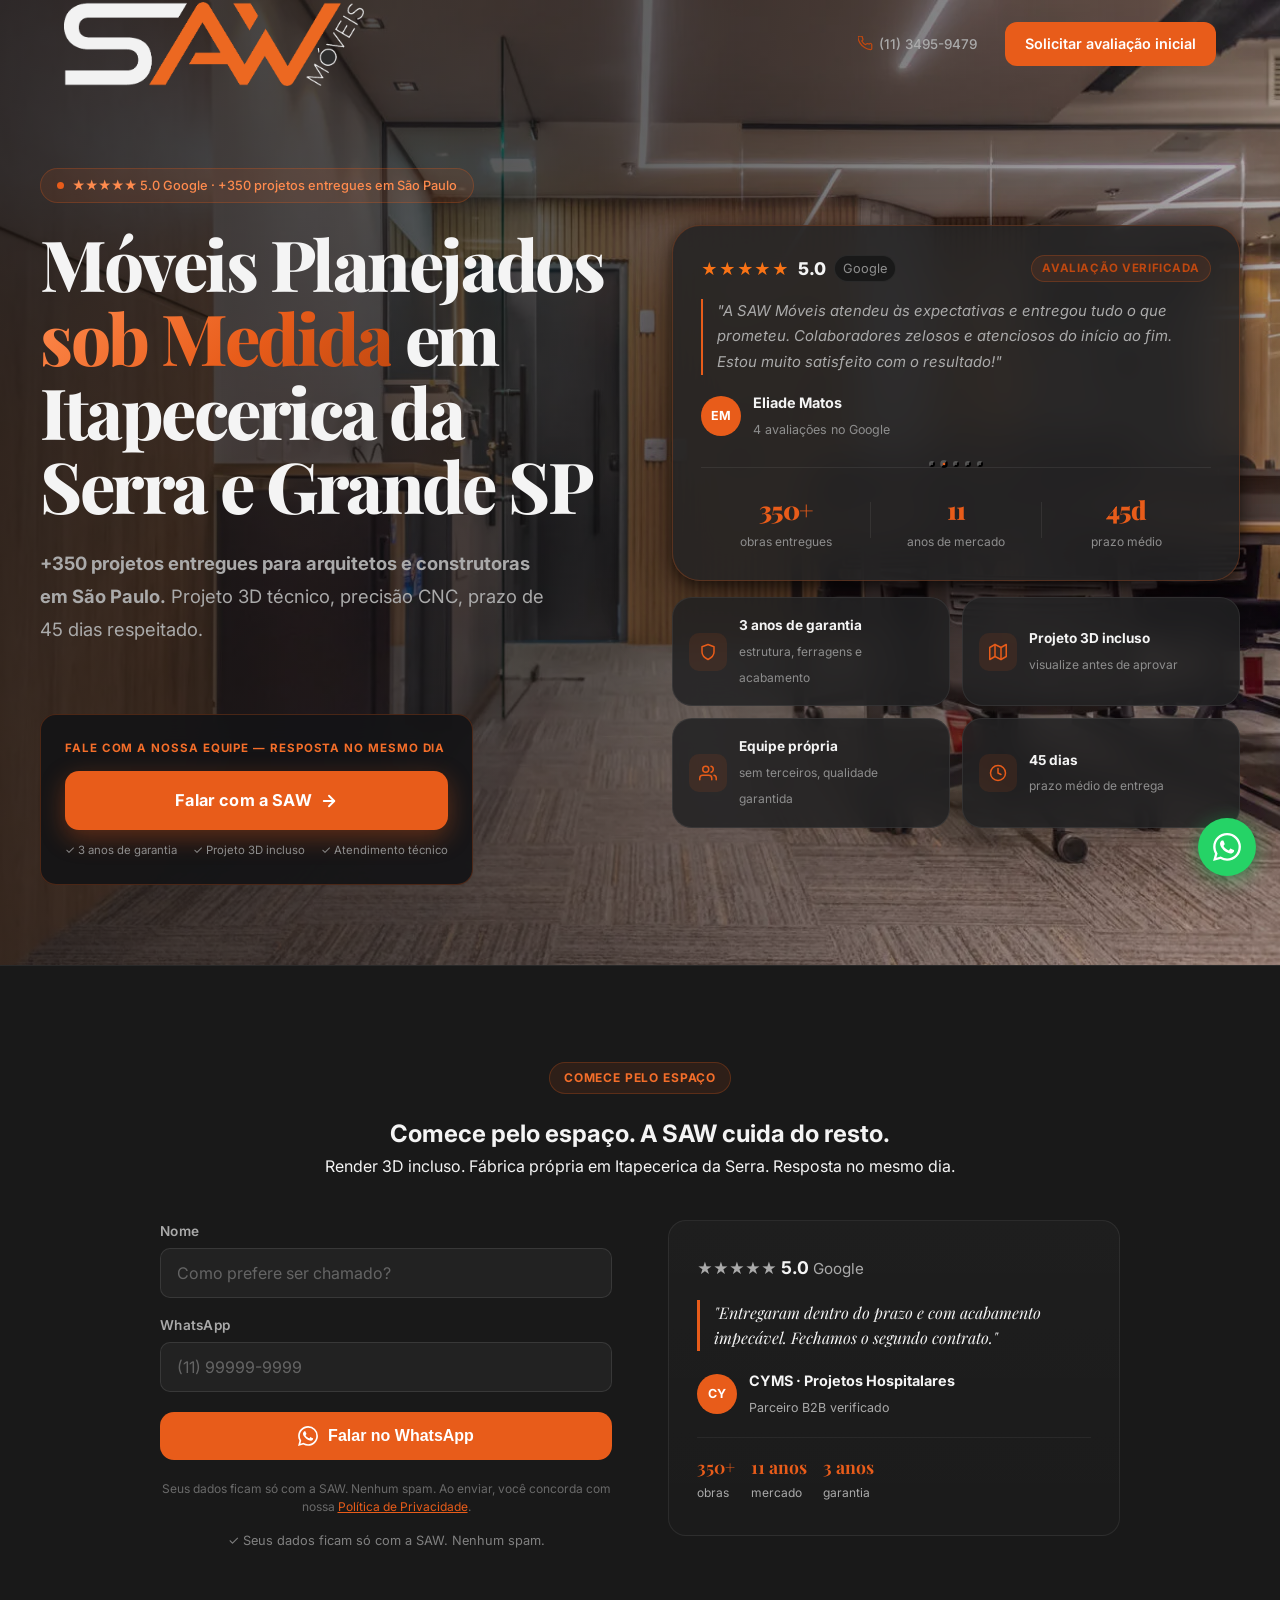
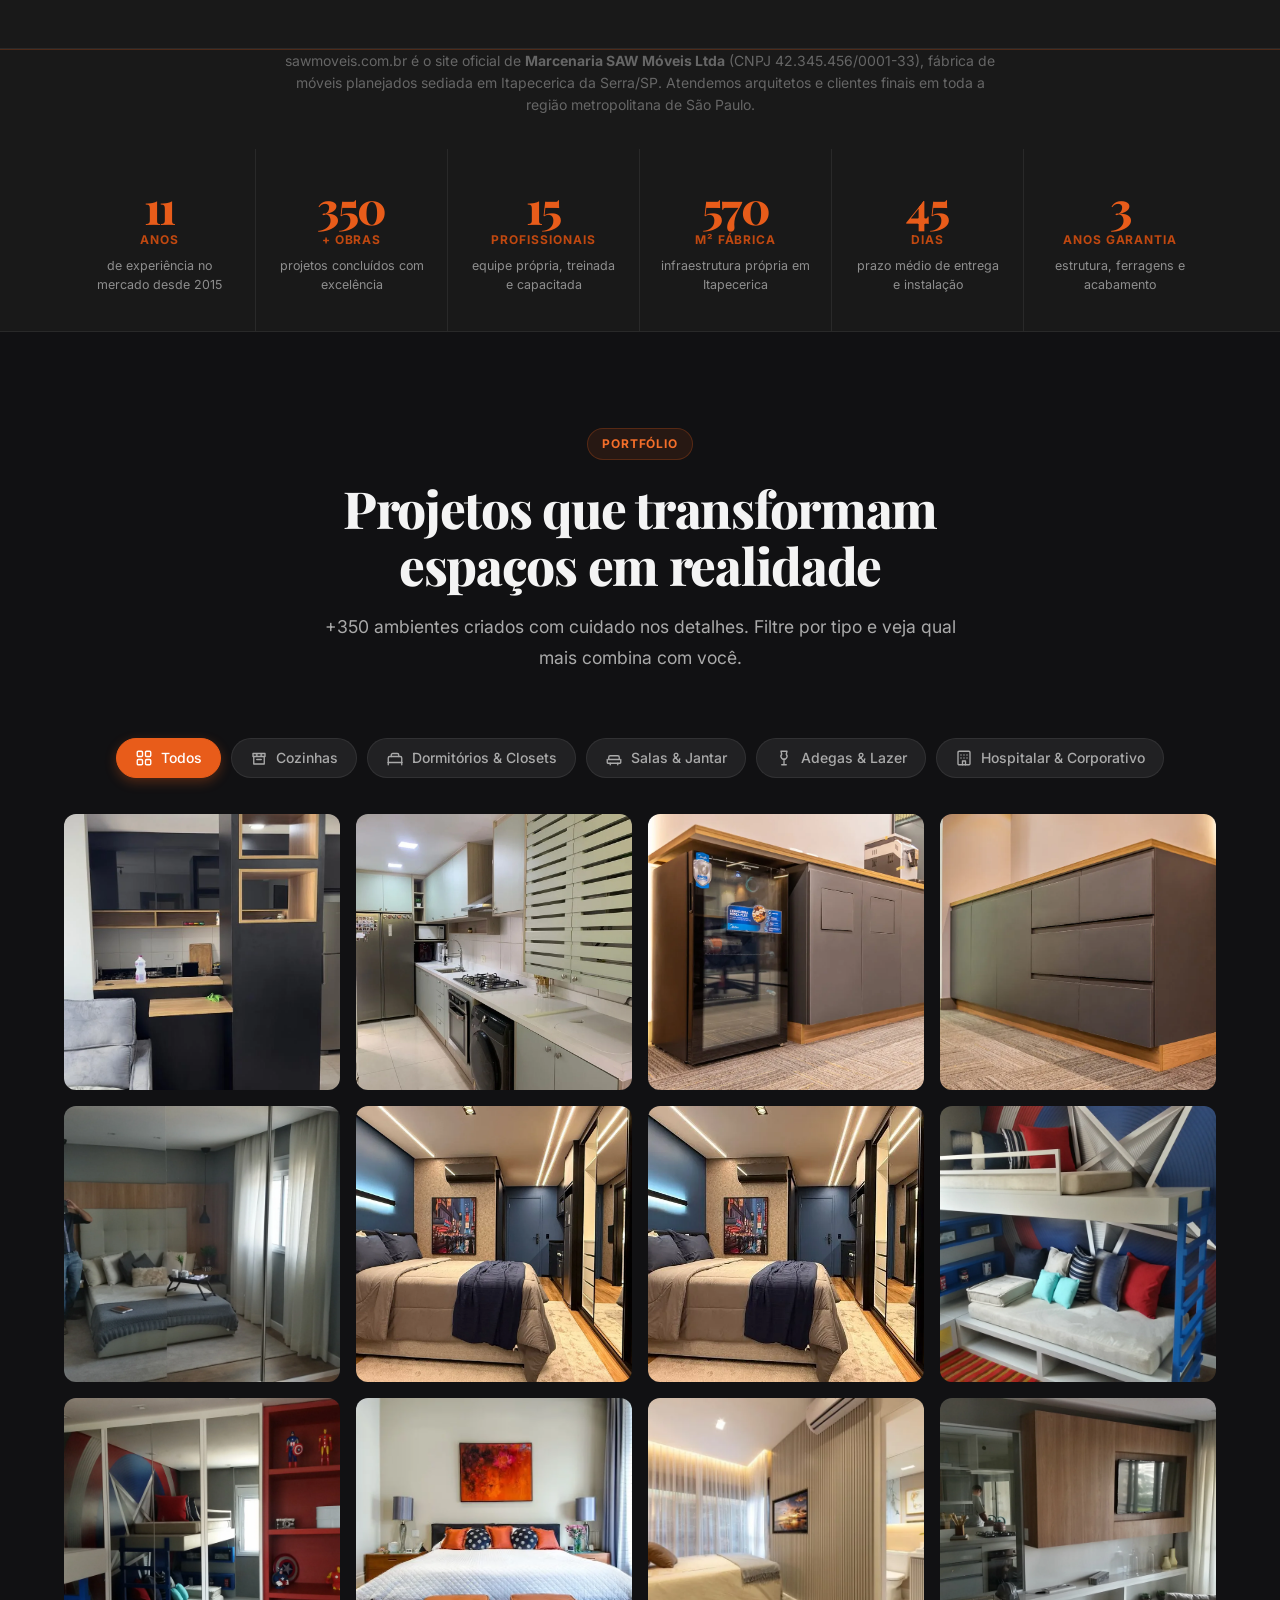
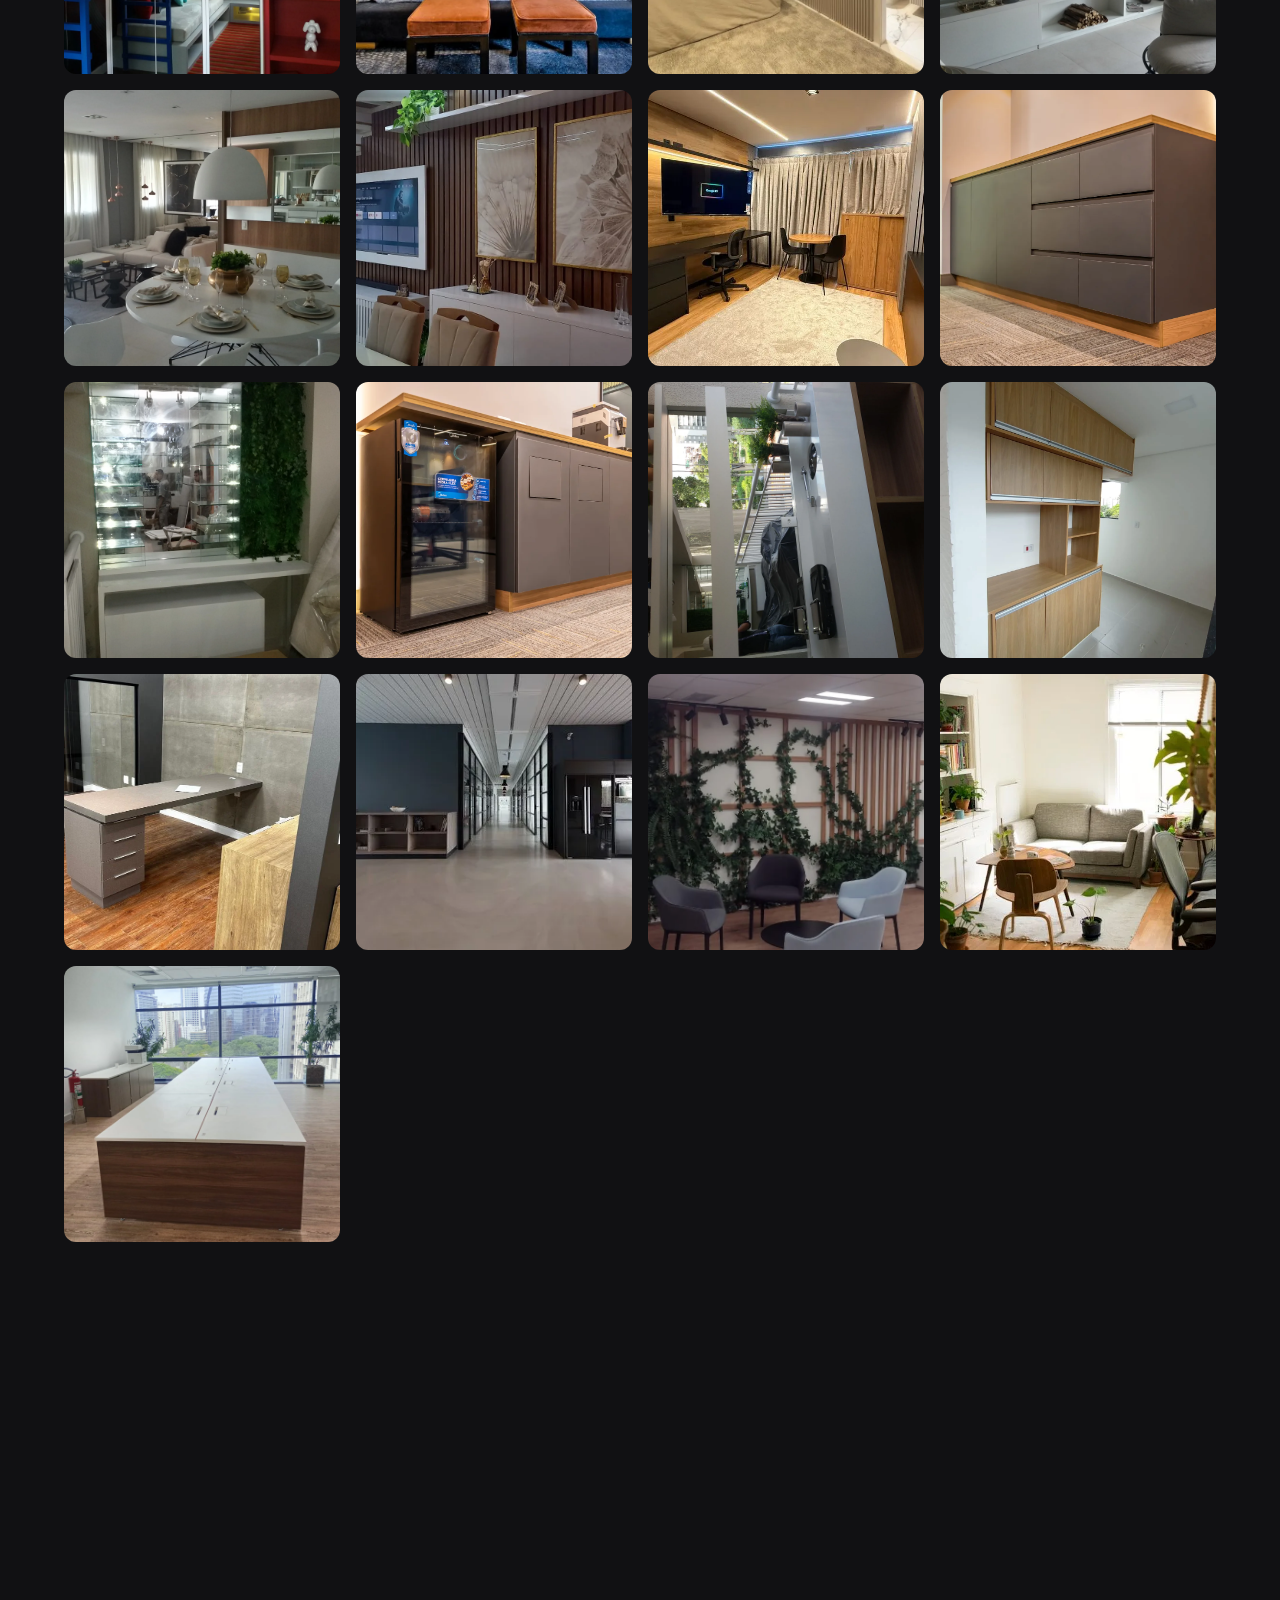
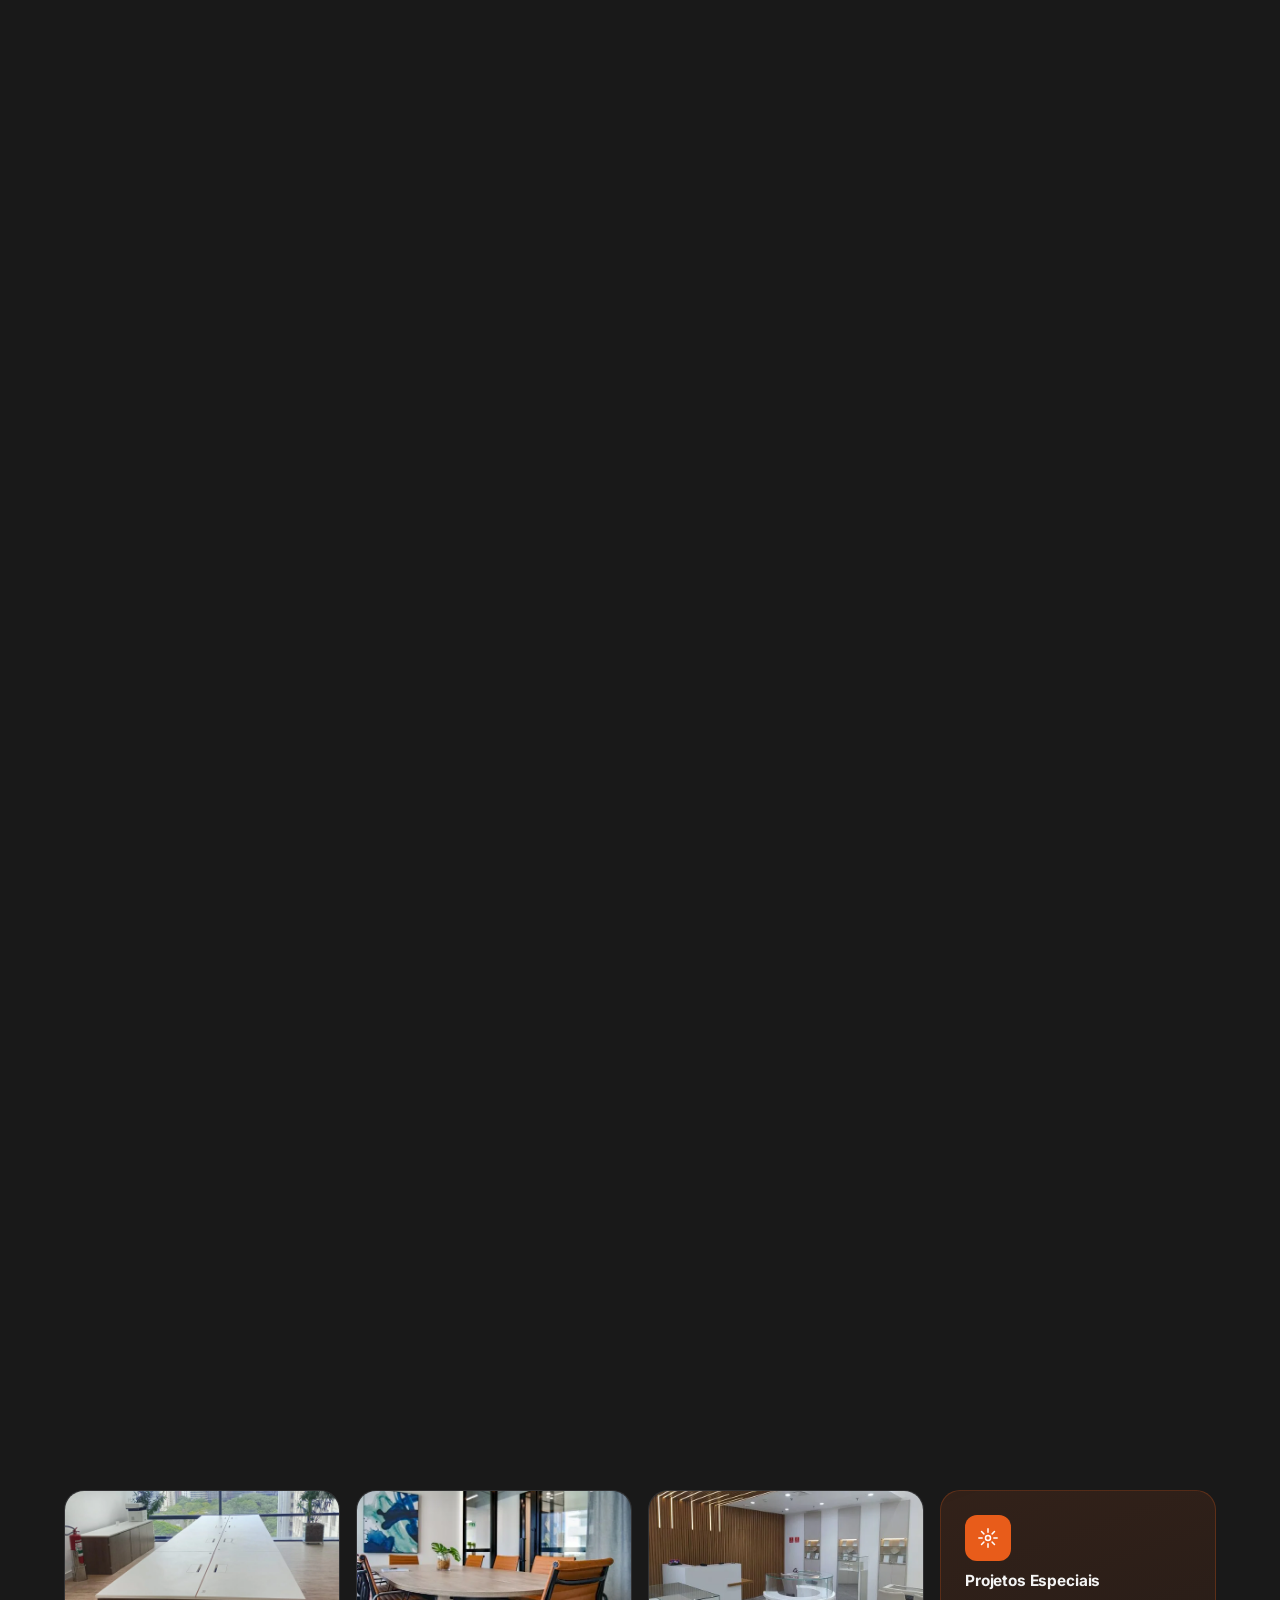
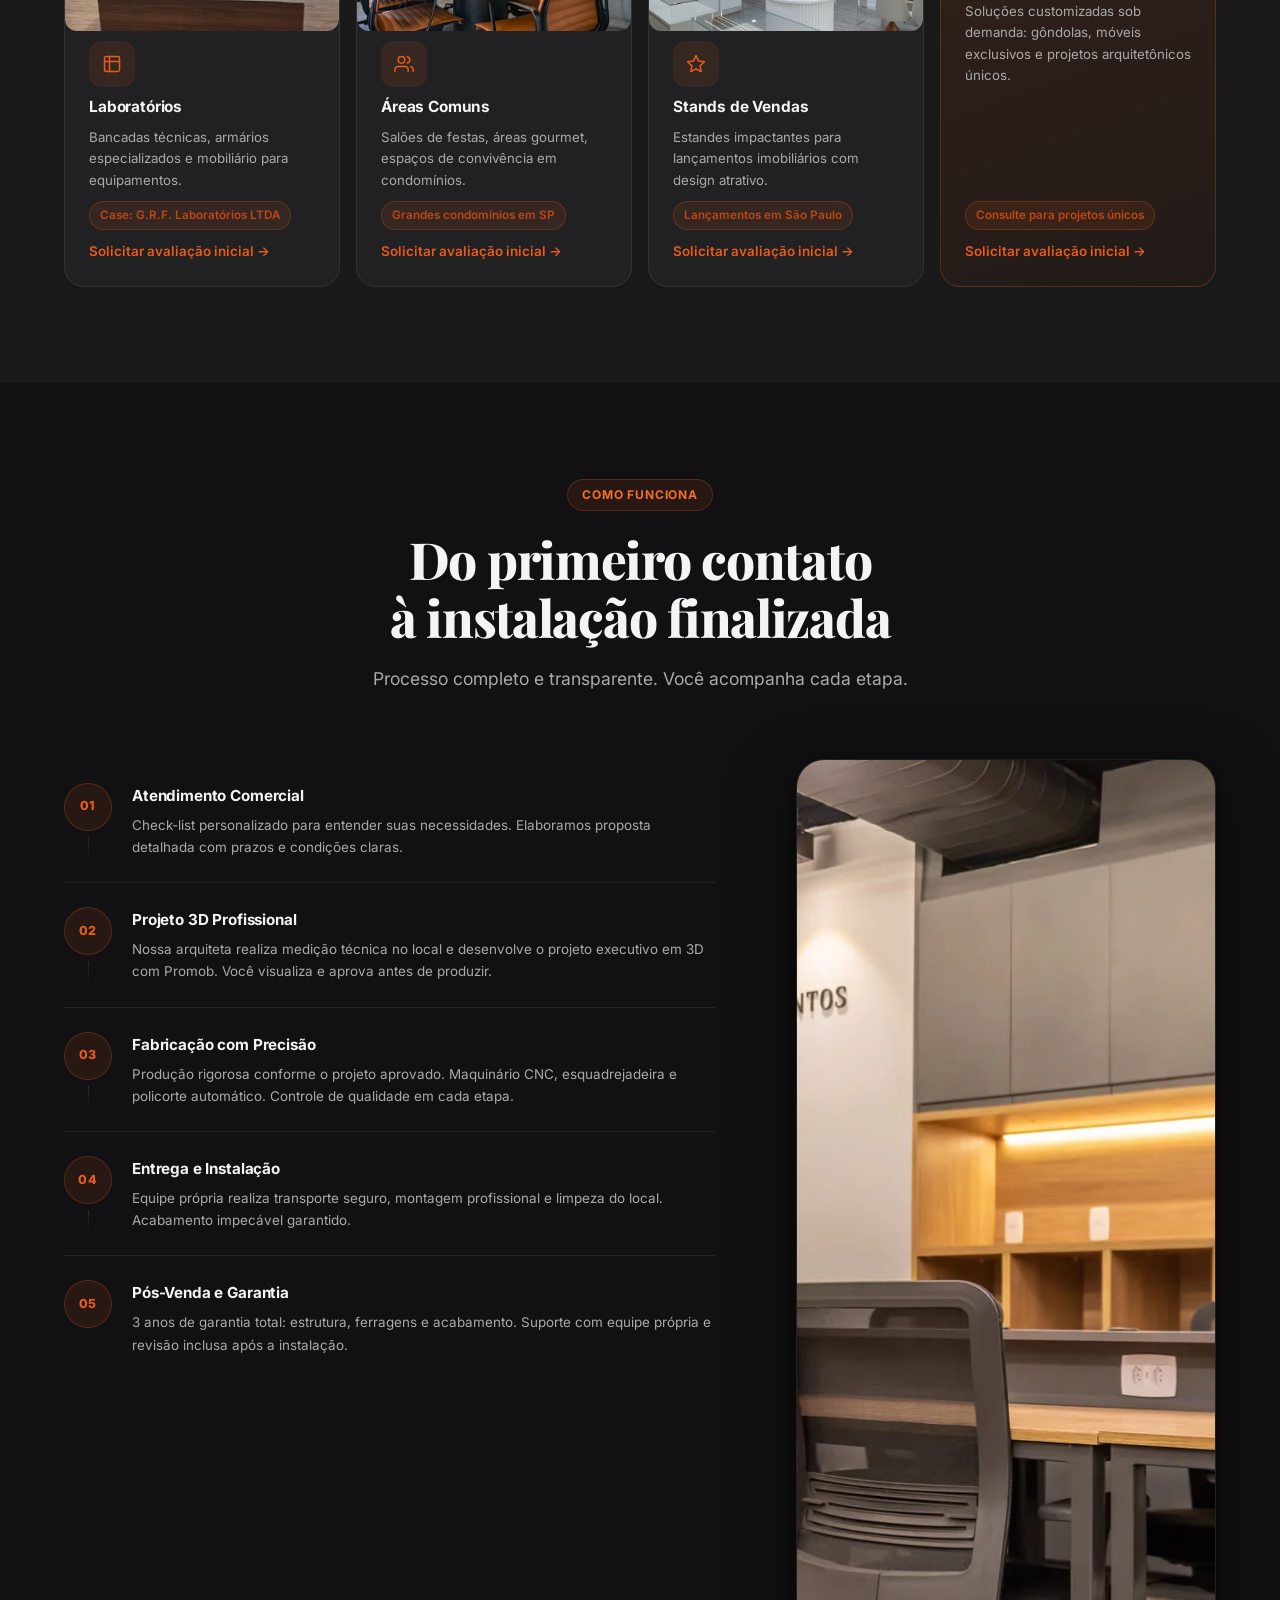
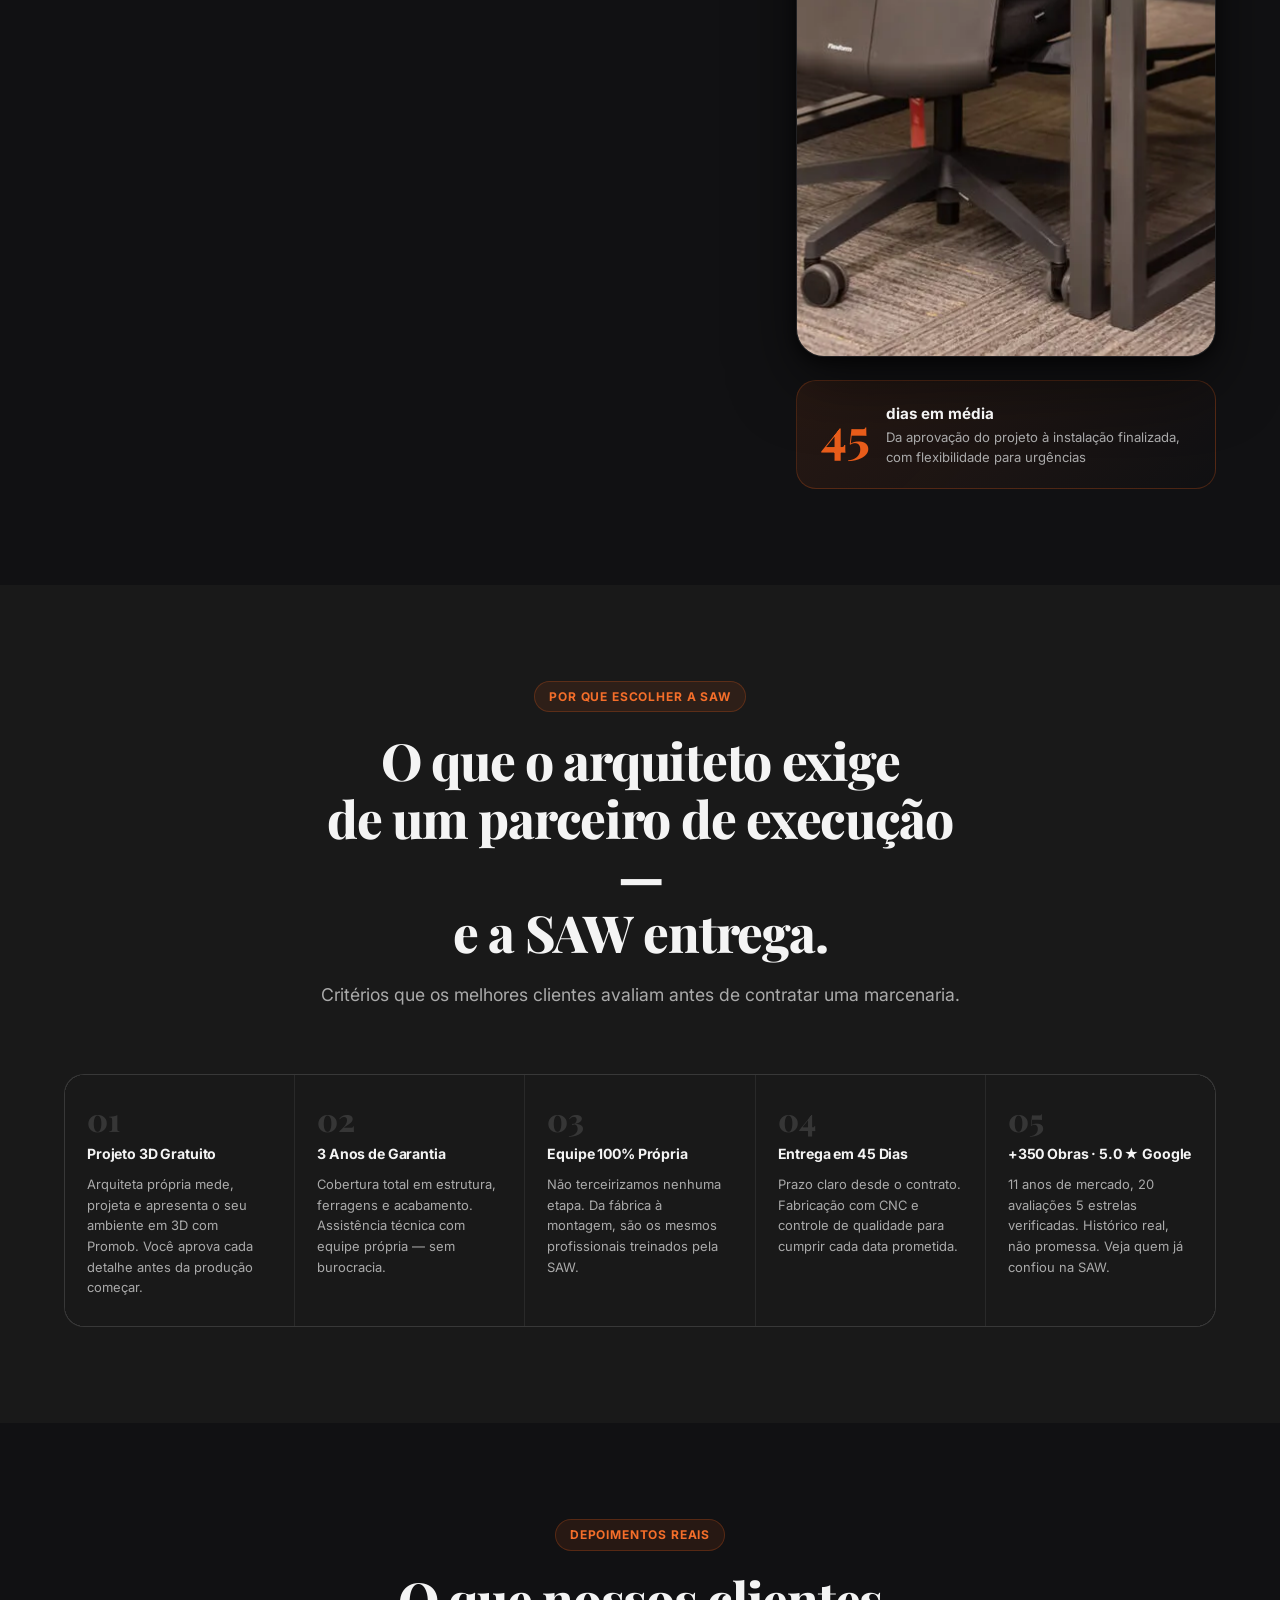
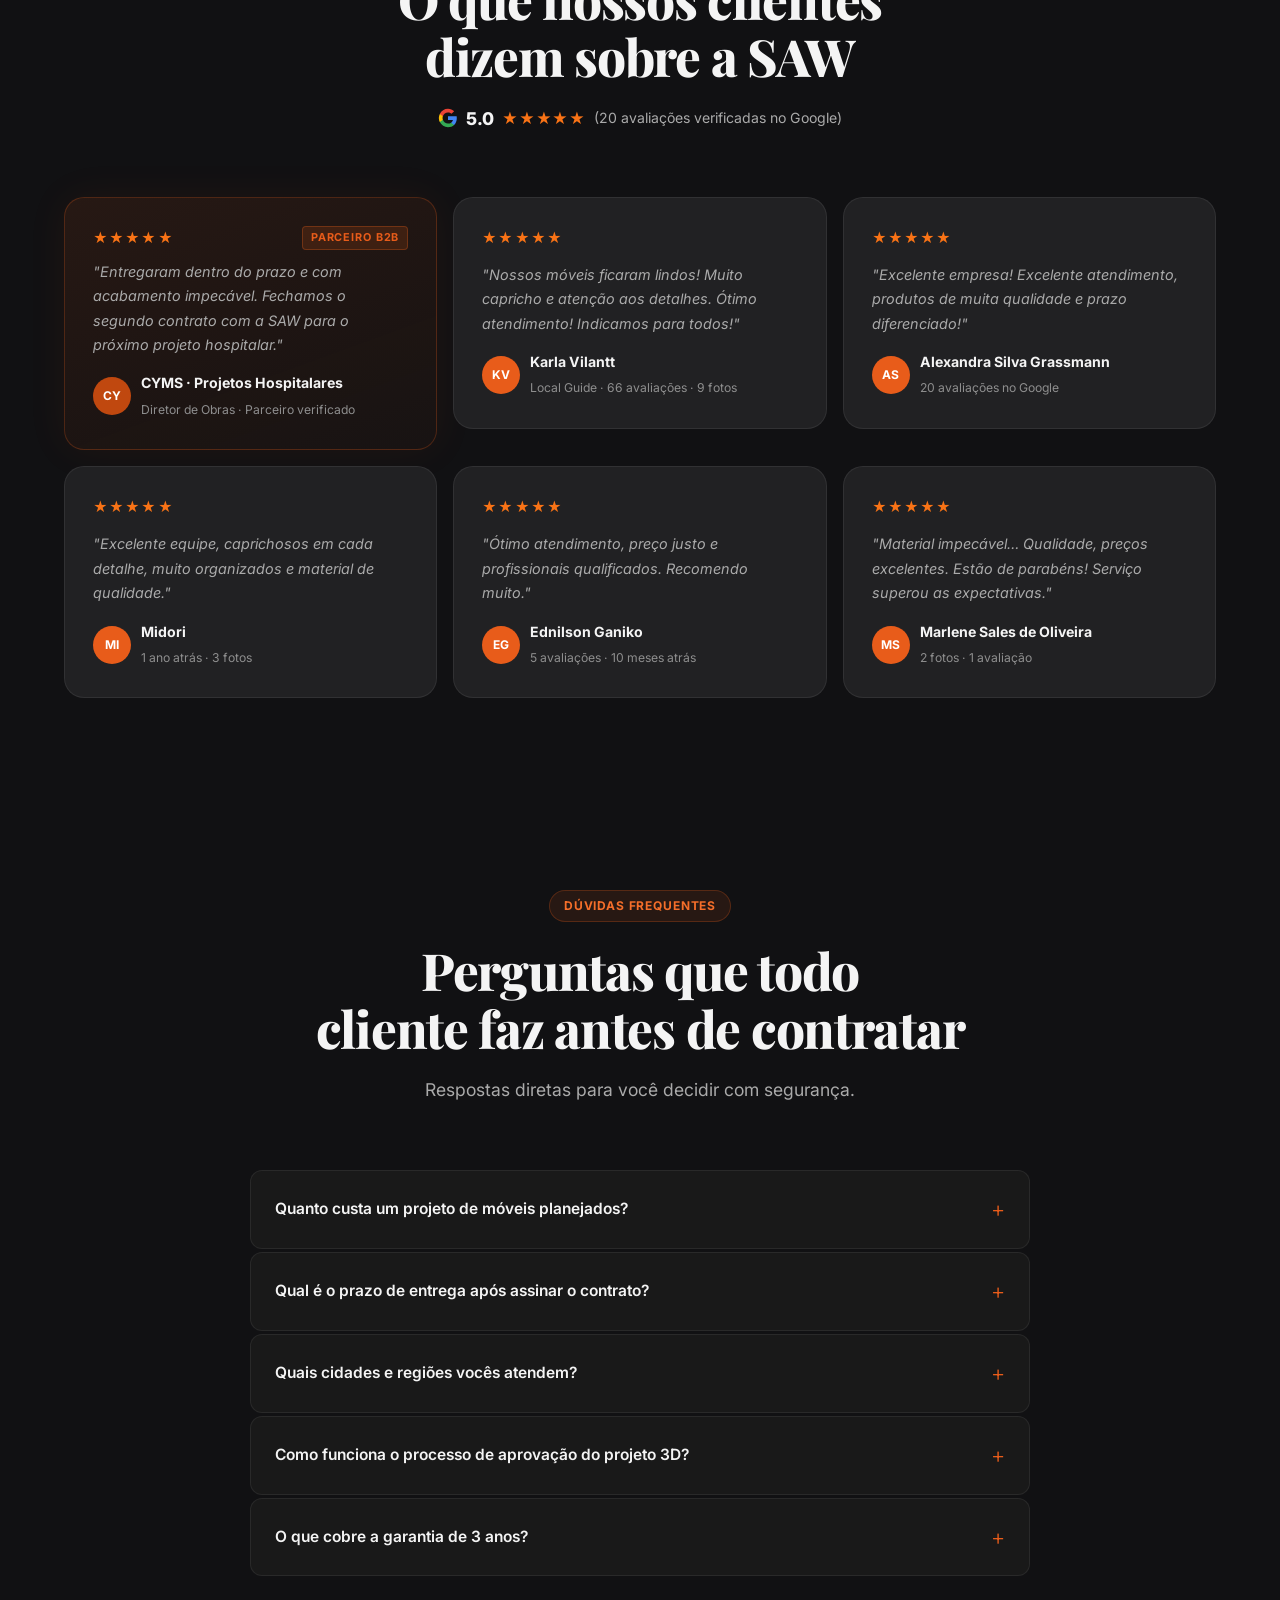
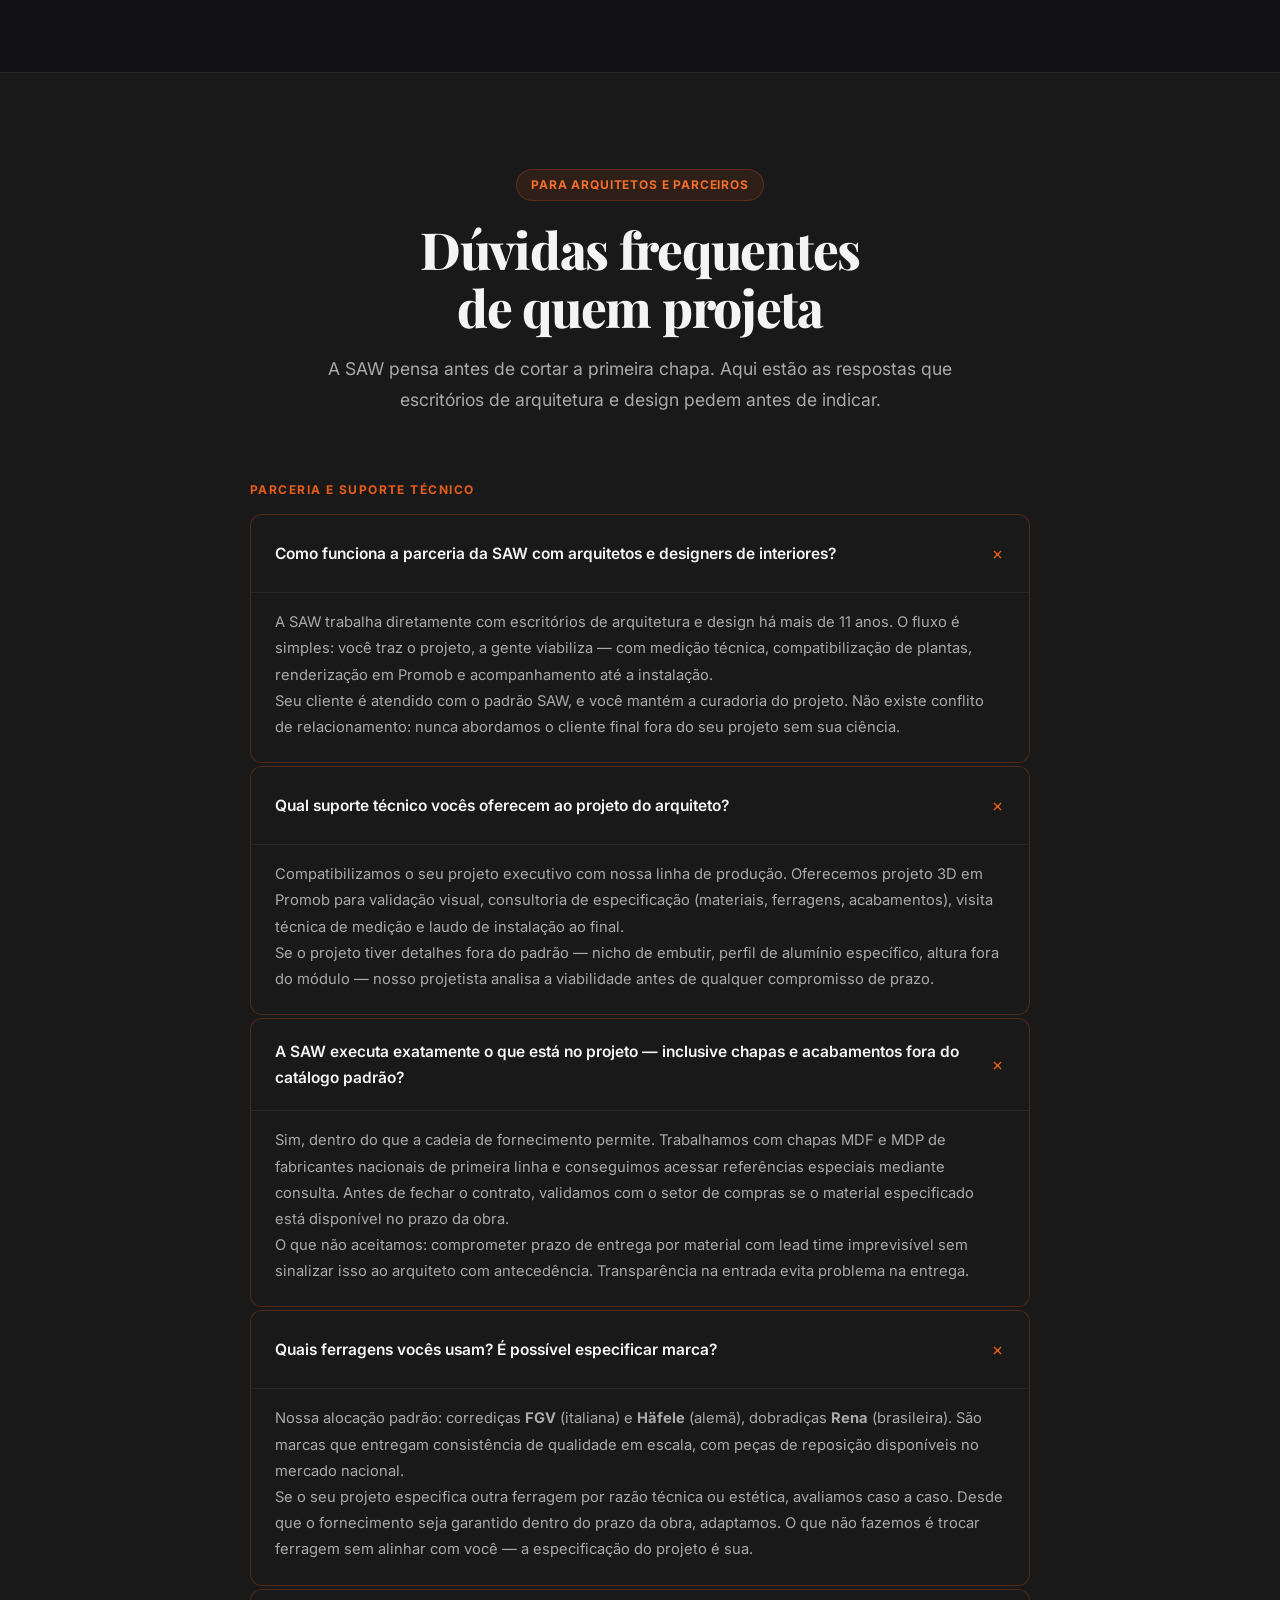
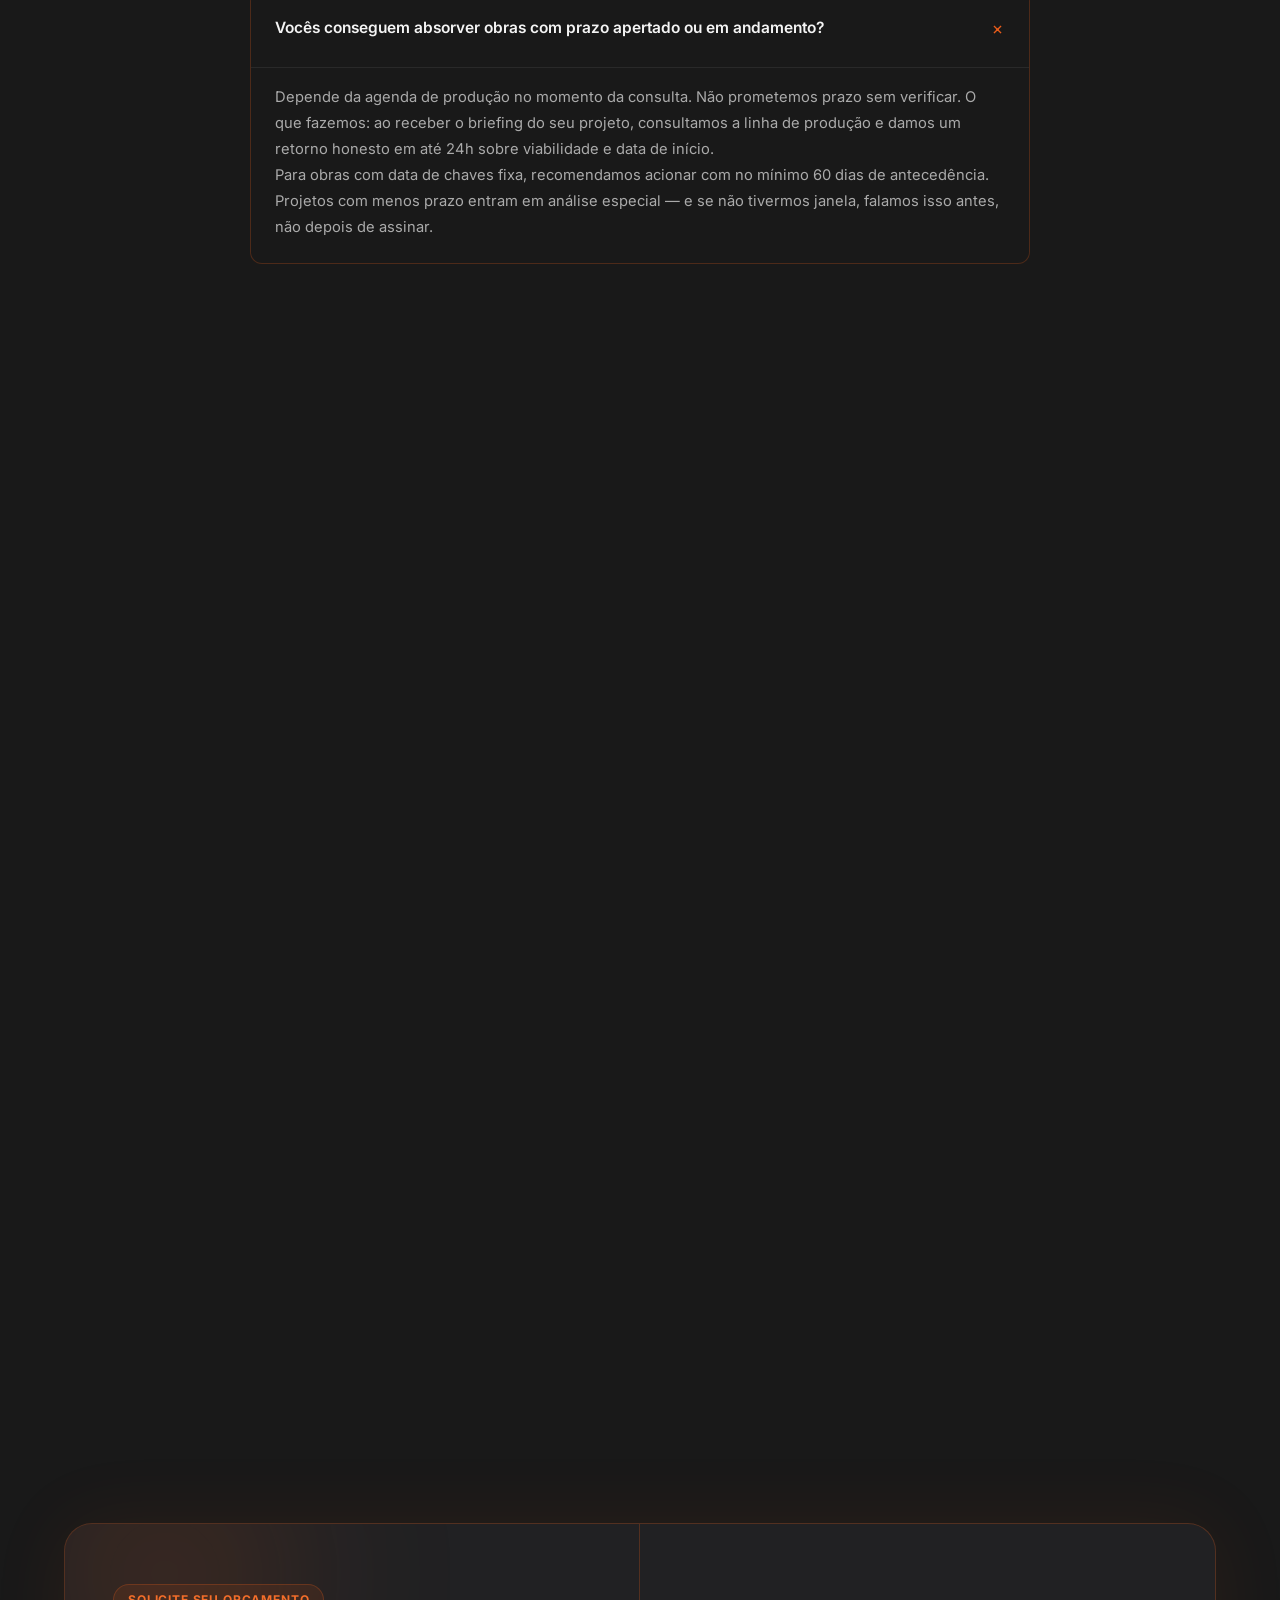
==== commit 11694bf2: "fix(seo): corrige og:image 404 que quebrava preview de link no WhatsApp O og:image e o twitter:image" ====
--- a/index.html
+++ b/index.html
@@ -45,9 +45,12 @@
   <meta property="og:title" content="SAW Móveis — Móveis Planejados sob Medida em Itapecerica da Serra/SP" />
   <meta property="og:description" content="Fábrica de móveis planejados em Itapecerica da Serra/SP. 11 anos, +350 obras, projeto 3D gratuito e 3 anos de garantia. Entrega em 45 dias." />
   <meta property="og:url" content="https://www.sawmoveis.com.br/" />
-  <meta property="og:image" content="https://www.sawmoveis.com.br/assets/gal-cozinha2.webp" />
+  <meta property="og:image" content="https://www.sawmoveis.com.br/assets/og-cover.jpg" />
+  <meta property="og:image:secure_url" content="https://www.sawmoveis.com.br/assets/og-cover.jpg" />
+  <meta property="og:image:type" content="image/jpeg" />
   <meta property="og:image:width" content="1200" />
   <meta property="og:image:height" content="630" />
+  <meta property="og:image:alt" content="Sala de estar planejada pela SAW Móveis com painel ripado, cristaleira iluminada e marcenaria sob medida" />
   <meta property="og:locale" content="pt_BR" />
 
   <!-- ═══════════════════════════════════════════
@@ -56,7 +59,8 @@
   <meta name="twitter:card" content="summary_large_image" />
   <meta name="twitter:title" content="SAW Móveis — Móveis Planejados sob Medida em SP" />
   <meta name="twitter:description" content="Fábrica de móveis planejados em Itapecerica da Serra. +350 obras entregues, projeto 3D gratuito, entrega em 45 dias." />
-  <meta name="twitter:image" content="https://www.sawmoveis.com.br/assets/gal-cozinha2.webp" />
+  <meta name="twitter:image" content="https://www.sawmoveis.com.br/assets/og-cover.jpg" />
+  <meta name="twitter:image:alt" content="Sala de estar planejada pela SAW Móveis com painel ripado, cristaleira iluminada e marcenaria sob medida" />
 
   <!-- ═══════════════════════════════════════════
        SCHEMA.ORG / JSON-LD - LocalBusiness
